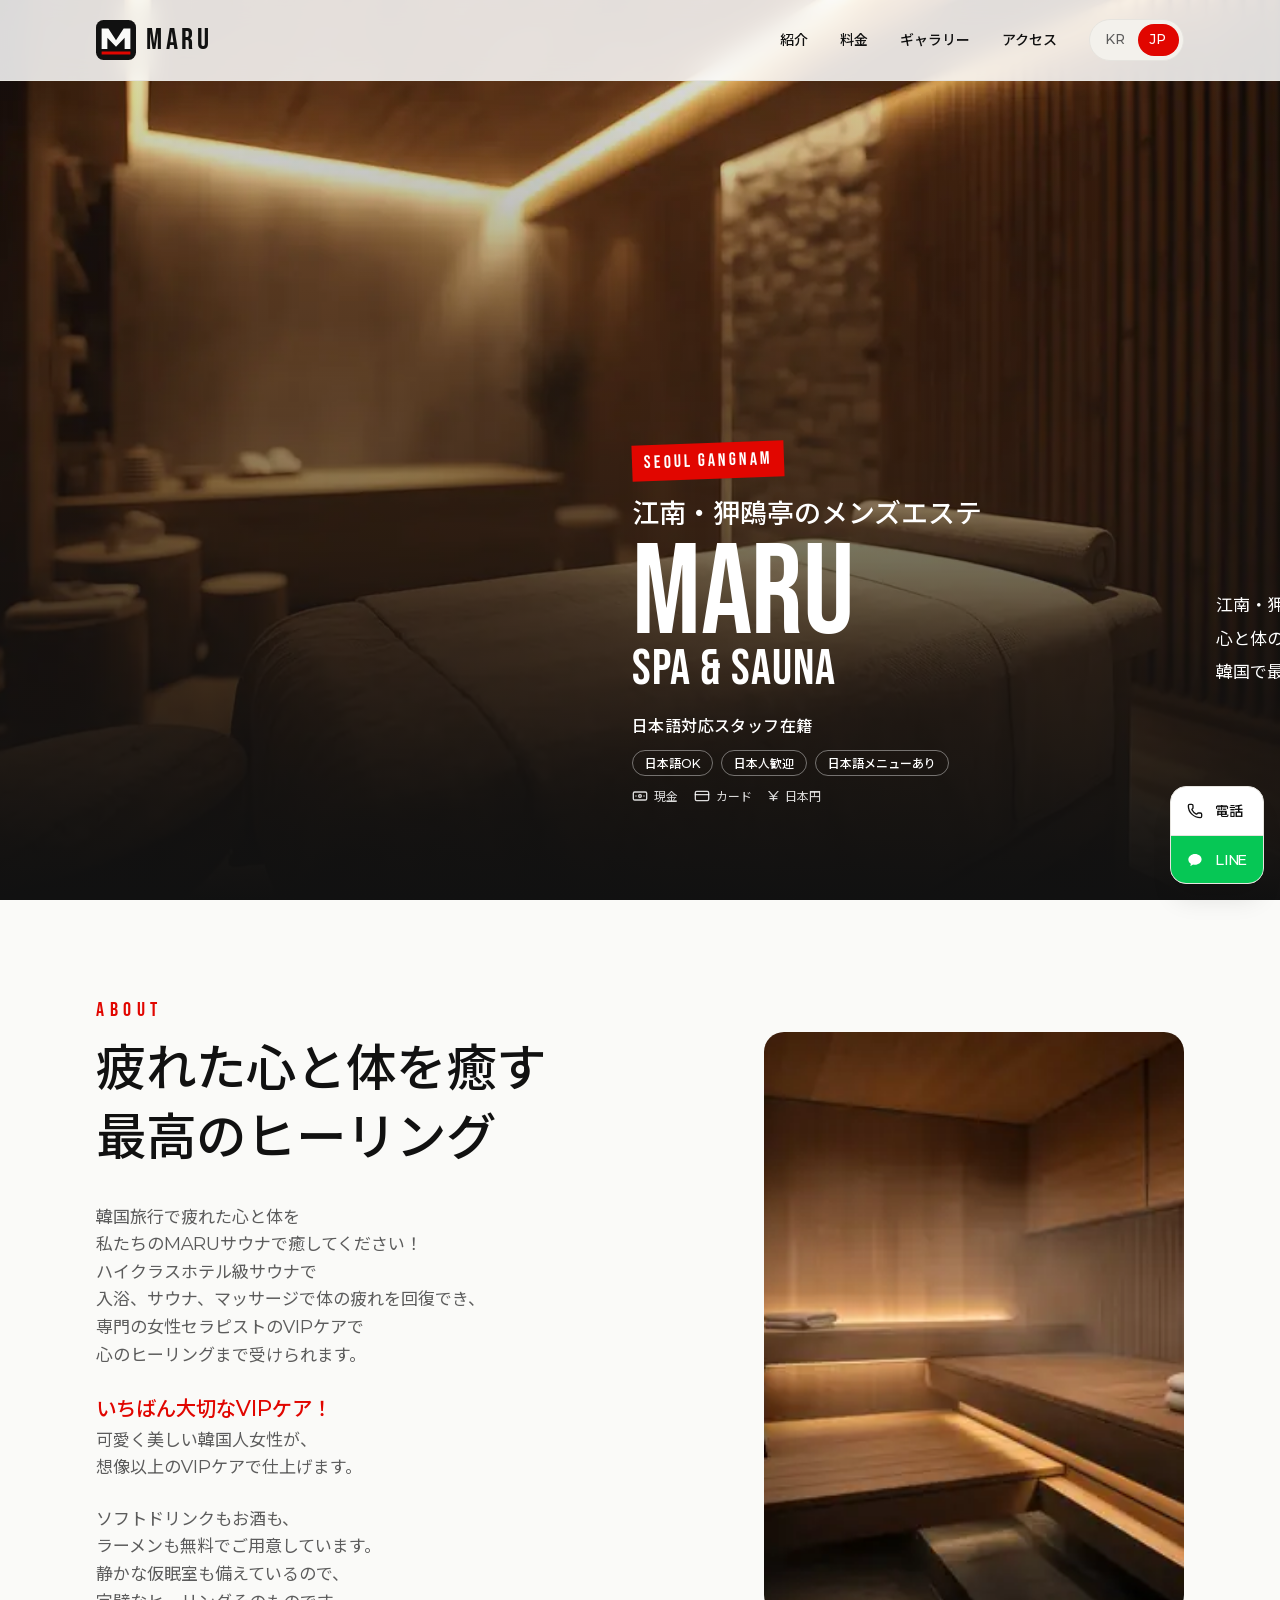
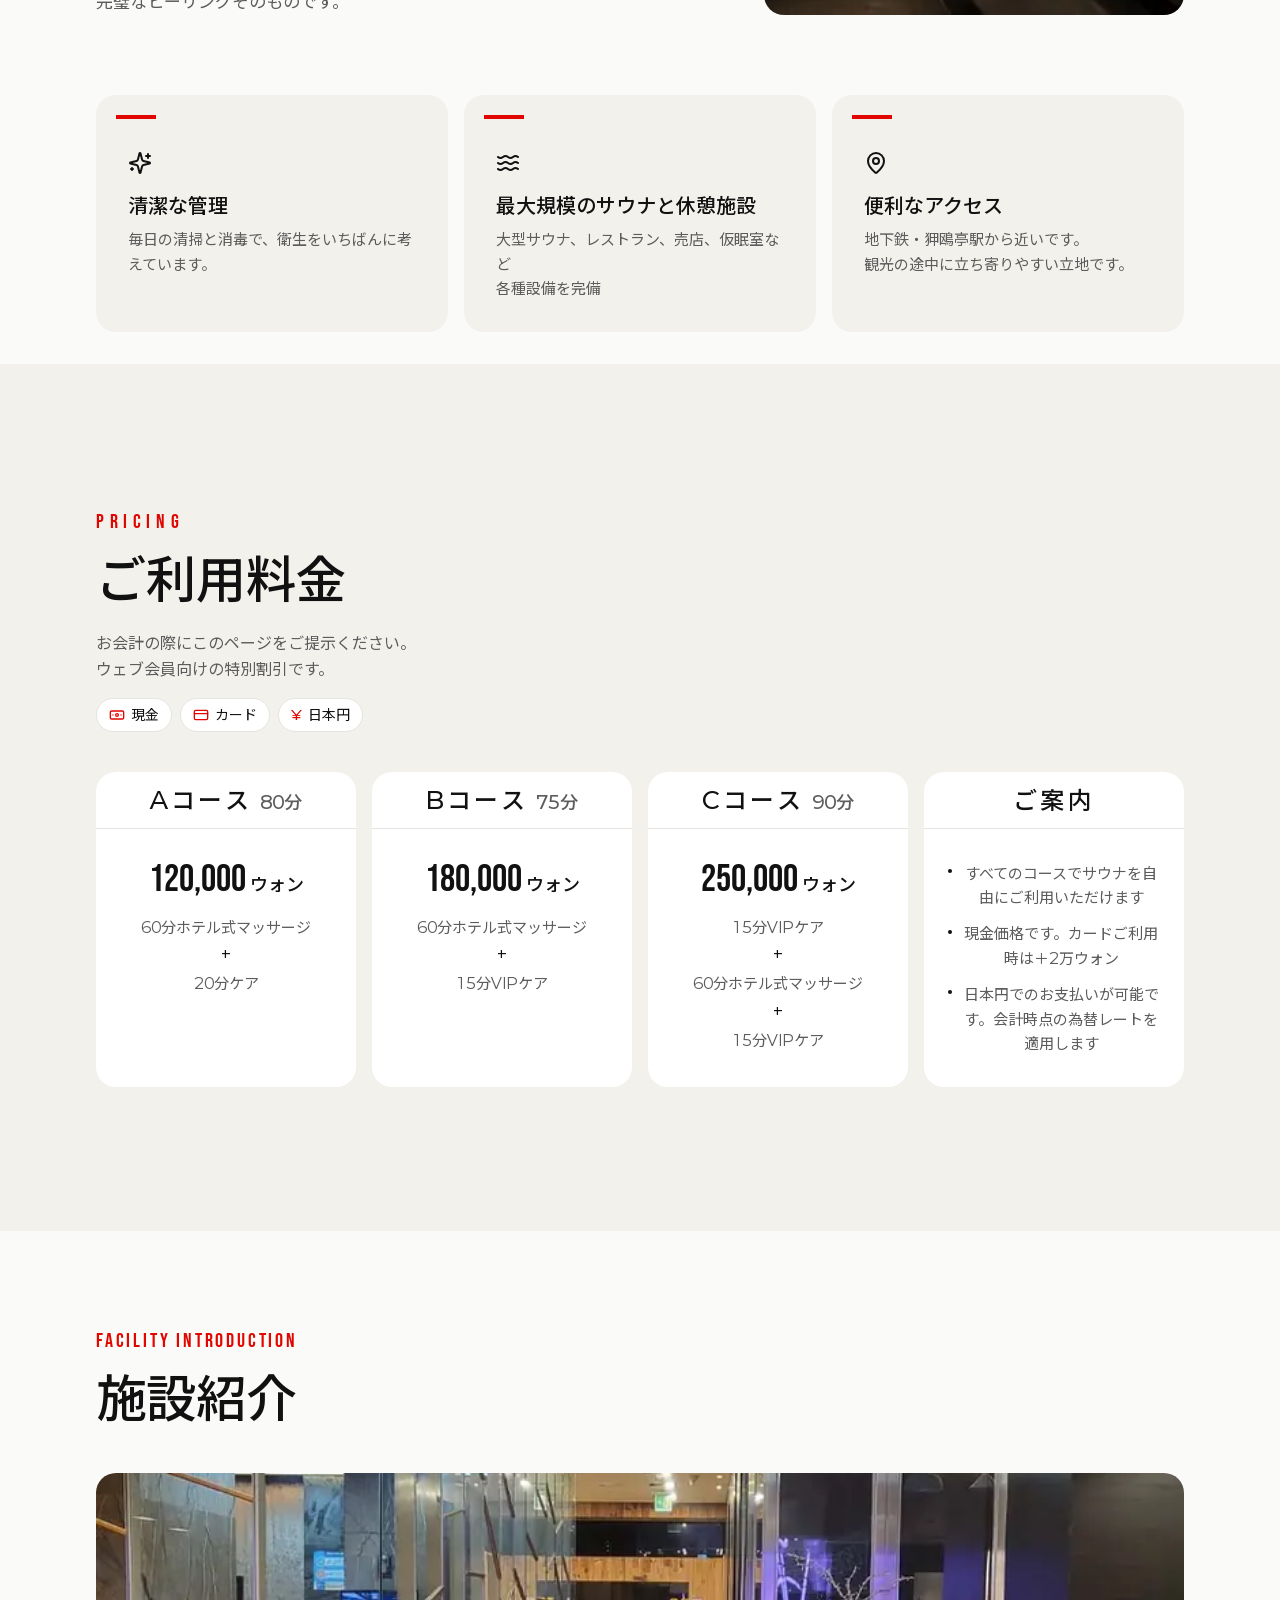
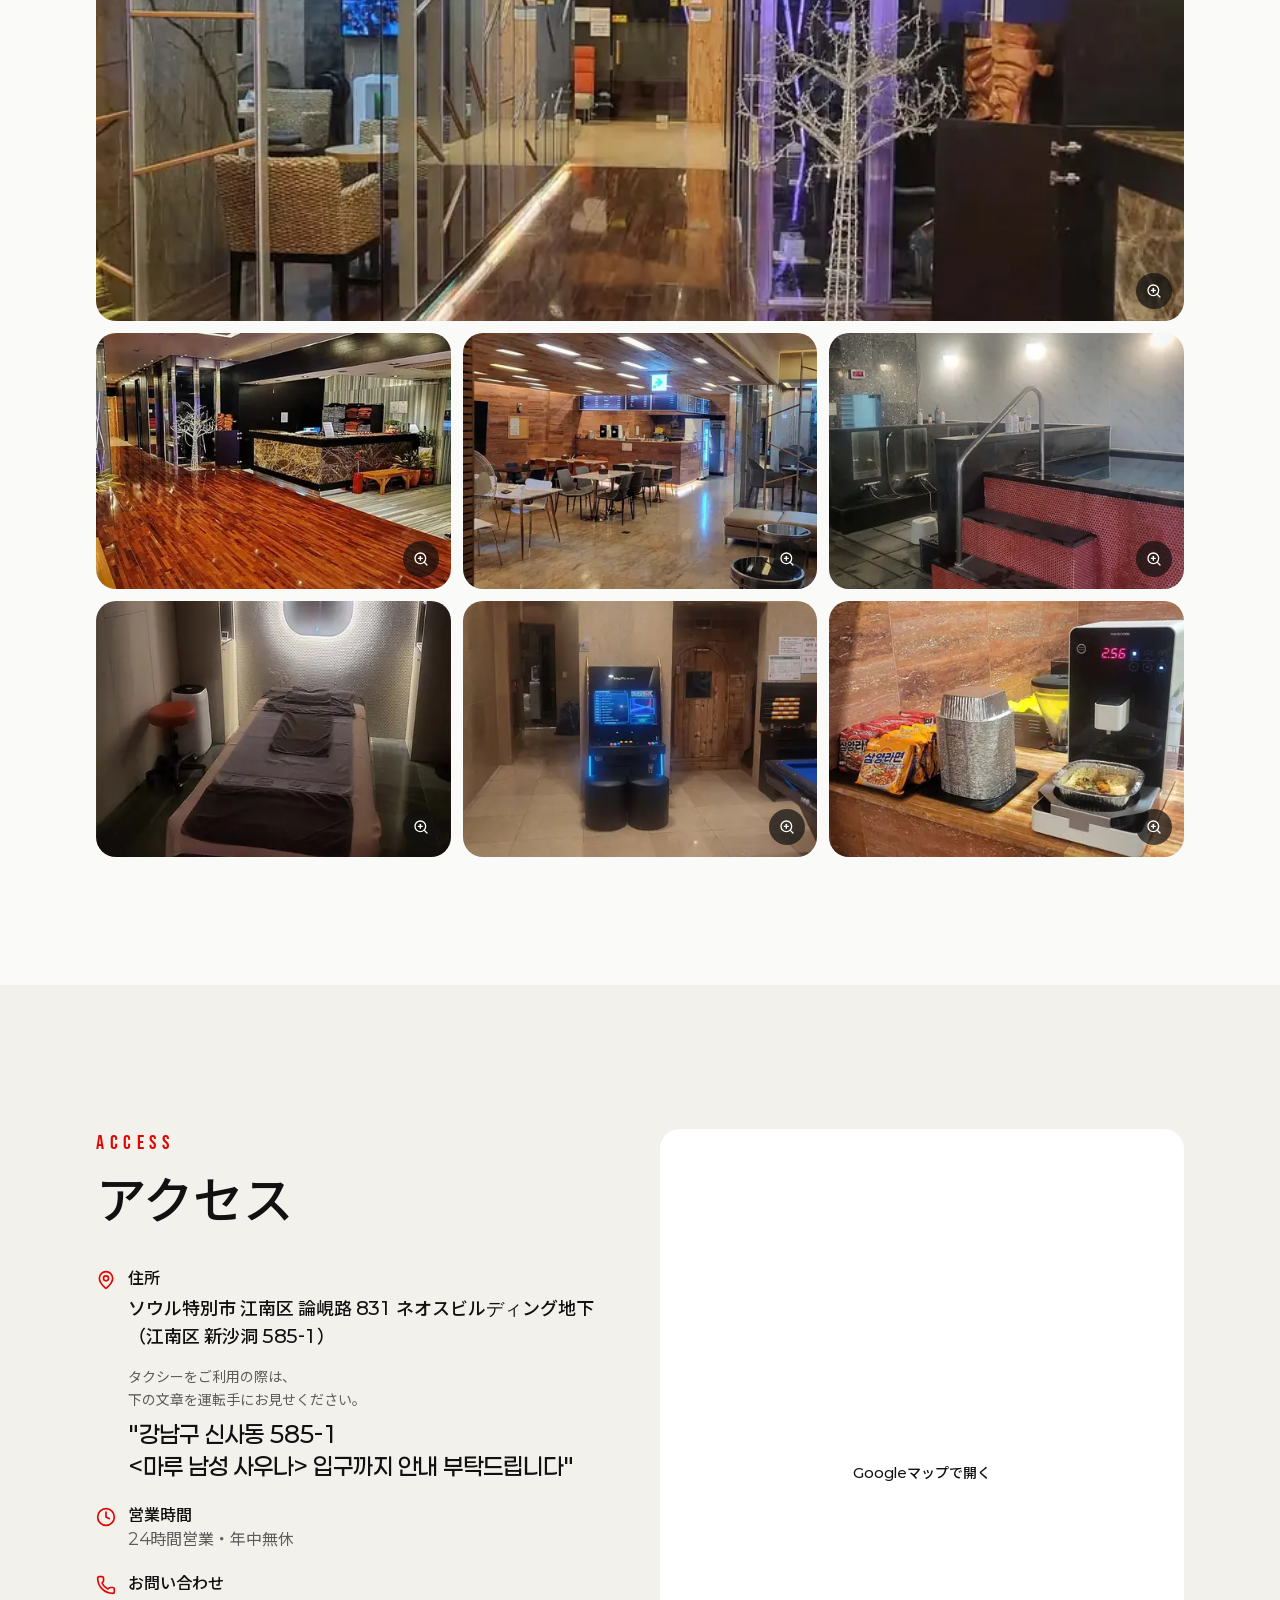
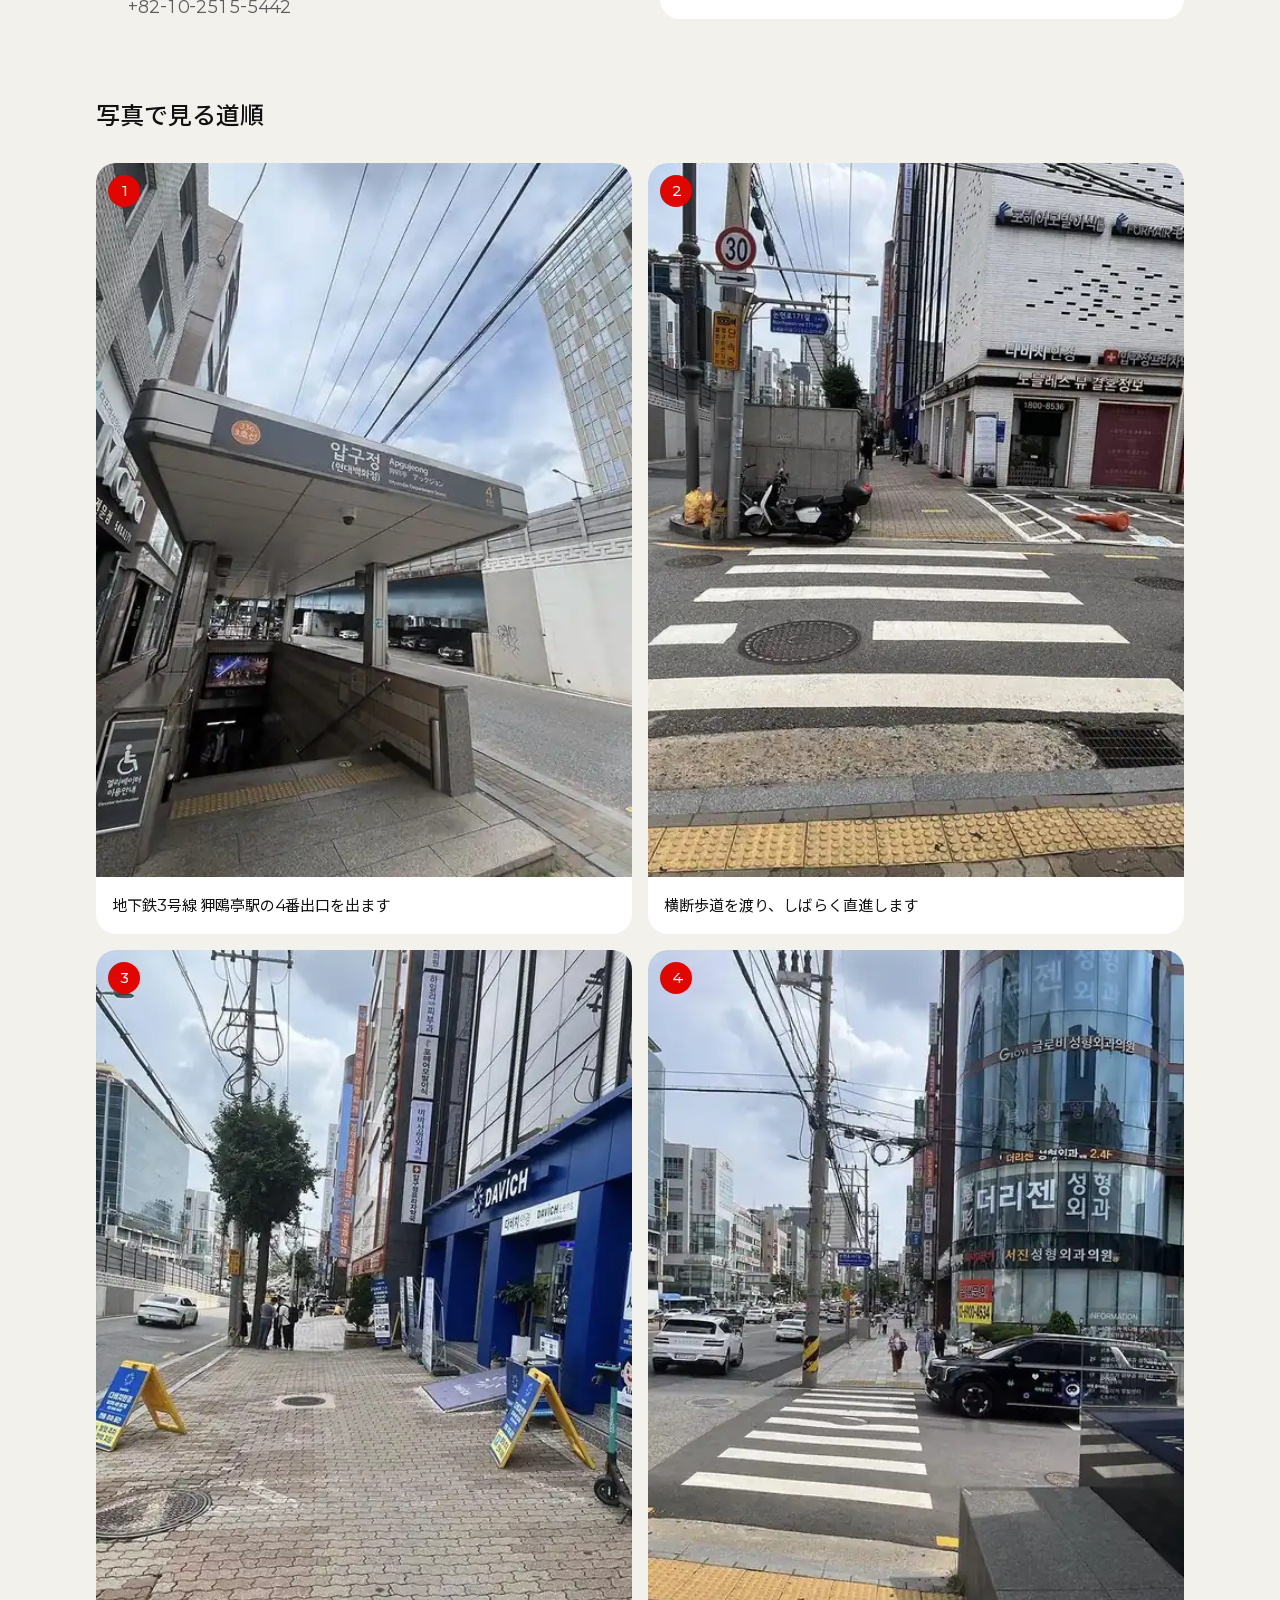
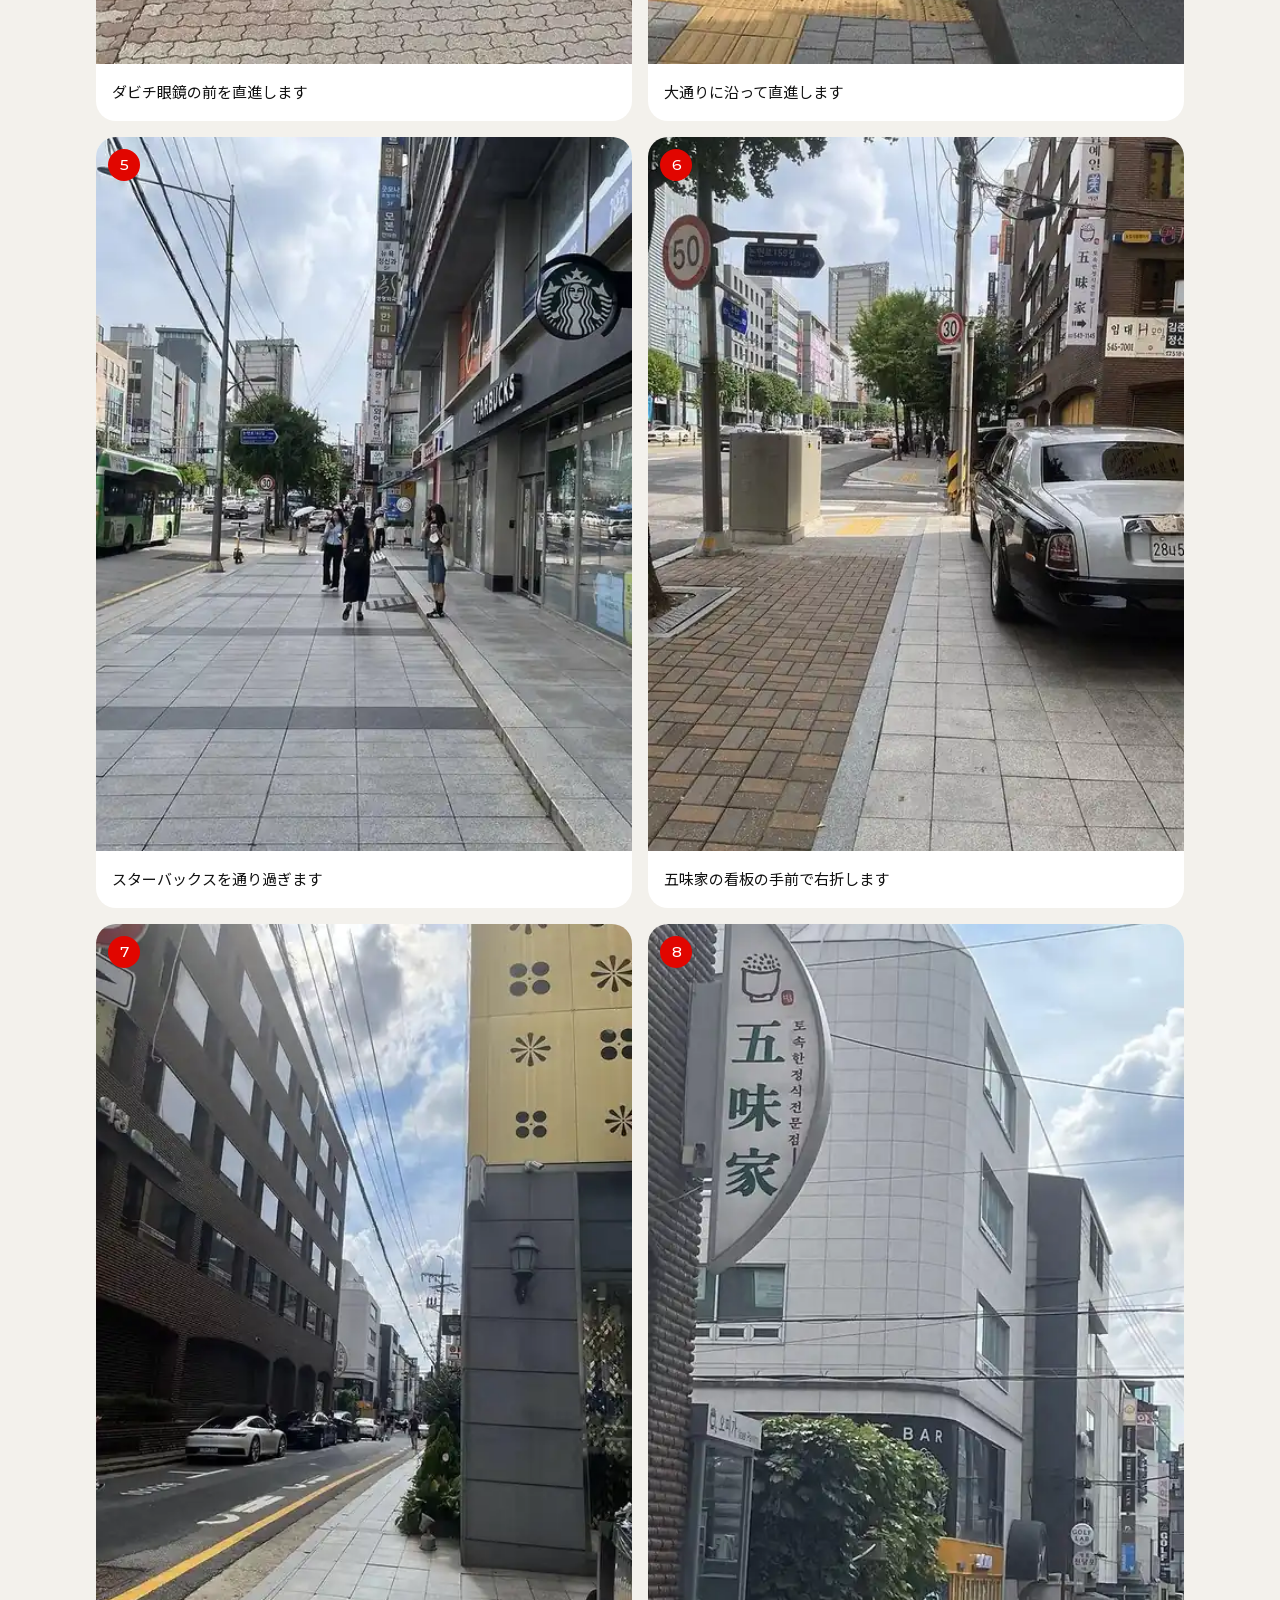
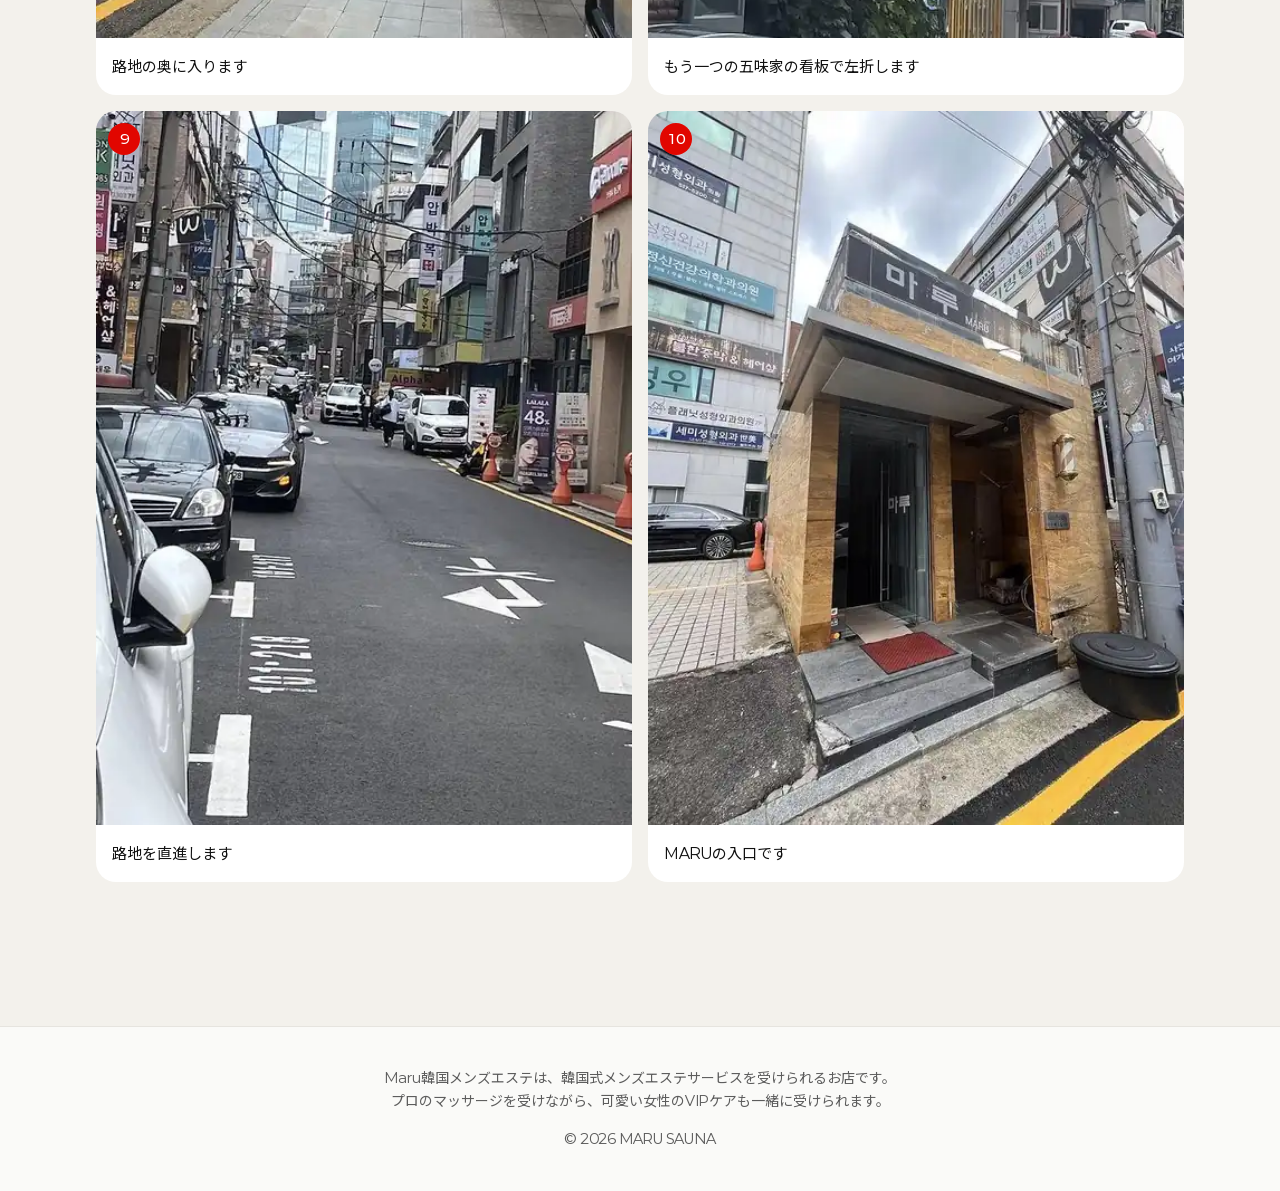
==== index.html @ d3b09a78 "Lock the hero title column so both languages share one position" ====
<!DOCTYPE html><html lang="ja" class="antialiased"><head><meta name="twitter:card" content="summary_large_image"><meta name="twitter:title" content="MARU SPA &amp; SAUNA"><meta property="og:title" content="MARU SPA &amp; SAUNA"><meta property="og:site_name" content="MARU SPA &amp; SAUNA"><meta property="og:description" content="江南・狎鴎亭の男性専用ヒーリングエステ。ホテル式マッサージ、VIPケア、サウナ。24時間営業。"><meta name="twitter:description" content="江南・狎鴎亭の男性専用ヒーリングエステ。ホテル式マッサージ、VIPケア、サウナ。24時間営業。"><meta property="og:type" content="website"><meta property="og:url" content="https://marusauna.com/"><meta property="og:image" content="https://marusauna.com/og.jpg"><meta property="og:image:width" content="1200"><meta property="og:image:height" content="630"><meta name="twitter:image" content="https://marusauna.com/og.jpg"><meta charSet="utf-8"/><meta name="viewport" content="width=device-width, initial-scale=1, viewport-fit=cover"/><link rel="stylesheet" href="/assets/styles-DVl0Yw9A.css" data-precedence="default"/><title>MARU SPA &amp; SAUNA | 江南・狎鴎亭のメンズエステ</title><meta name="theme-color" content="#fafaf8"/><meta name="description" content="江南・狎鴎亭の男性専用ヒーリングエステ。ホテル式マッサージ、VIPケア、サウナ。24時間営業。"/><meta property="og:locale" content="ja_JP"/><meta property="og:locale:alternate" content="ko_KR"/><meta name="robots" content="index, follow, max-image-preview:large"/><meta name="googlebot" content="index, follow, max-image-preview:large"/><meta property="og:image:alt" content="江南・狎鴎亭のメンズエステ MARU"/><meta name="geo.region" content="KR-11"/><meta name="geo.placename" content="ソウル特別市江南区新沙洞"/><link rel="preload" href="/fonts/bebas-neue.woff2" as="font" type="font/woff2" crossorigin="anonymous"/><link rel="preload" href="/fonts/noto-sans-jp-400.woff2" as="font" type="font/woff2" crossorigin="anonymous"/><link rel="icon" href="/favicon.ico" sizes="32x32"/><link rel="icon" type="image/svg+xml" href="/favicon.svg"/><link rel="manifest" href="/__grok/manifest.webmanifest"/><link rel="apple-touch-icon" href="/__grok/icon-180.png"/><link rel="canonical" href="https://marusauna.com/"/><link rel="alternate" hreflang="ko" href="https://marusauna.com/ko"/><link rel="alternate" hreflang="ja" href="https://marusauna.com/"/><link rel="alternate" hreflang="x-default" href="https://marusauna.com/"/><meta name="apple-mobile-web-app-title" content="MARU SPA &amp; SAUNA"><meta name="apple-mobile-web-app-status-bar-style" content="black"><script src="https://grok.com/grok-app-builder/extensions.js" defer></script></head><body><script type="application/ld+json">{"@context":"https://schema.org","@type":"HealthAndBeautyBusiness","name":"MARU SPA & SAUNA","telephone":"+82-10-2515-5442","alternateName":["마루 사우나","マルサウナ"],"image":["https://marusauna.com/og.jpg","https://marusauna.com/photos/hero-spa.jpg"],"url":"https://marusauna.com/","address":{"@type":"PostalAddress","streetAddress":"논현로 831 네오스빌딩 지하","addressLocality":"강남구","addressRegion":"서울특별시","addressCountry":"KR"},"geo":{"@type":"GeoCoordinates","latitude":37.522581,"longitude":127.027856},"hasMap":"https://www.google.com/maps/search/?api=1&query=%EC%84%9C%EC%9A%B8%ED%8A%B9%EB%B3%84%EC%8B%9C%20%EA%B0%95%EB%82%A8%EA%B5%AC%20%EB%85%BC%ED%98%84%EB%A1%9C%20831%20%EB%84%A4%EC%98%A4%EC%8A%A4%EB%B9%8C%EB%94%A9","openingHoursSpecification":{"@type":"OpeningHoursSpecification","dayOfWeek":["Monday","Tuesday","Wednesday","Thursday","Friday","Saturday","Sunday"],"opens":"00:00","closes":"23:59"},"priceRange":"₩120,000 - ₩250,000","currenciesAccepted":"KRW, JPY","paymentAccepted":"Cash, Credit Card","areaServed":"JP","inLanguage":"ja","hasOfferCatalog":{"@type":"OfferCatalog","name":"料金","itemListElement":[{"@type":"Offer","name":"Aコース 80分","price":"120000","priceCurrency":"KRW"},{"@type":"Offer","name":"Bコース 75分","price":"180000","priceCurrency":"KRW"},{"@type":"Offer","name":"Cコース 90分","price":"250000","priceCurrency":"KRW"}]}}</script><!--$--><div class="min-h-screen bg-bg text-ink"><a href="#content" class="sr-only focus:not-sr-only focus:fixed focus:top-3 focus:left-3 focus:z-[70] focus:rounded-full focus:bg-ink focus:px-4 focus:py-3 focus:text-sm focus:text-surface">本文へスキップ</a><header class="fixed inset-x-0 top-0 z-40 border-b border-line bg-surface/85 backdrop-blur-md"><div class="mx-auto flex h-16 max-w-6xl items-center justify-between gap-3 px-5 md:h-20 md:px-8"><a class="flex items-center gap-2.5 active" aria-label="MARU" href="/" data-status="active" aria-current="page"><svg viewBox="0 0 32 32" class="size-9 shrink-0 md:size-10" aria-hidden="true"><rect width="32" height="32" rx="6" fill="#111111"></rect><path fill="#FAFAF8" d="M4.5 23.2V6.8h5.4l6.1 9.4 6.1-9.4h5.4v16.4h-4.6V14.2L16 21.4l-6.9-7.2v9z"></path><rect x="4.5" y="25.2" width="23" height="2.4" fill="#E10600"></rect></svg><span class="font-display text-3xl tracking-[0.12em]">MARU</span></a><div class="ml-auto flex items-center gap-6 md:gap-8"><nav class="hidden gap-8 text-sm font-medium md:flex"><a class="hover:text-accent" href="/about">紹介</a><a class="hover:text-accent" href="/pricing">料金</a><a class="hover:text-accent" href="/gallery">ギャラリー</a><a class="hover:text-accent" href="/access">アクセス</a></nav><div class="inline-flex items-center rounded-full border border-line bg-soft p-1 text-[13px] font-medium tracking-[0.08em]"><a class="rounded-full px-3 py-1.5 text-muted hover:text-ink" href="/ko">KR</a><a aria-current="page" class="rounded-full px-3 py-1.5 bg-accent text-surface active" href="/" data-status="active">JP</a></div><button type="button" class="menu-button grid size-11 cursor-pointer place-items-center rounded-full border border-line md:hidden" popovertarget="mobile-menu" aria-label="メニューを開く"><svg xmlns="http://www.w3.org/2000/svg" width="24" height="24" viewBox="0 0 24 24" fill="none" stroke="currentColor" stroke-width="2" stroke-linecap="round" stroke-linejoin="round" class="lucide lucide-menu menu-open size-5" aria-hidden="true"><path d="M4 12h16"></path><path d="M4 18h16"></path><path d="M4 6h16"></path></svg><svg xmlns="http://www.w3.org/2000/svg" width="24" height="24" viewBox="0 0 24 24" fill="none" stroke="currentColor" stroke-width="2" stroke-linecap="round" stroke-linejoin="round" class="lucide lucide-x menu-close size-5" aria-hidden="true"><path d="M18 6 6 18"></path><path d="m6 6 12 12"></path></svg></button><nav id="mobile-menu" popover="auto" class="mobile-menu md:hidden"><a class="block py-3 text-right text-lg font-medium " href="/about">紹介</a><a class="block py-3 text-right text-lg font-medium " href="/pricing">料金</a><a class="block py-3 text-right text-lg font-medium " href="/gallery">ギャラリー</a><a class="block py-3 text-right text-lg font-medium " href="/access">アクセス</a></nav></div></div></header><main id="content" tabindex="-1" class="scroll-mt-20 outline-none"><section class="relative flex min-h-[100svh] items-end overflow-hidden pt-20"><picture class="block h-full w-full"><source type="image/webp" srcset="/photos/hero-spa-480.webp 480w, /photos/hero-spa-800.webp 800w, /photos/hero-spa-1280.webp 1280w" sizes="100vw"/><img src="/photos/hero-spa-1280.webp" alt="暖かい照明のトリートメントルーム" width="1920" height="1075" sizes="100vw" class="absolute inset-0 h-full w-full object-cover" decoding="async" fetchpriority="high"/></picture><div class="absolute inset-0 bg-gradient-to-t from-ink via-ink/45 to-ink/10"></div><div class="relative z-10 w-full pb-16 pl-[13vw] pr-6 text-surface md:pb-24 md:pr-16"><div class="hero-rise"><div class="mb-4"><p class="inline-block -rotate-2 bg-accent px-3 py-1 font-display text-lg tracking-[0.16em]">SEOUL GANGNAM</p></div></div><div class="grid w-full items-end gap-5 md:grid-cols-[34rem_minmax(0,1fr)] md:gap-10"><h1 class="hero-rise hero-rise-2 w-full font-display leading-[0.8] tracking-tight"><span class="mb-3 block whitespace-nowrap font-sans text-[clamp(1.05rem,2.1vw,1.7rem)] font-medium leading-snug tracking-normal">江南・狎鴎亭のメンズエステ</span><span class="block text-[clamp(4.75rem,10vw,9rem)]">MARU</span><span class="mt-1 block text-[clamp(1.85rem,3.9vw,3.6rem)] tracking-[0.02em]">SPA &amp; SAUNA</span></h1><p class="hero-rise hero-rise-3 flex max-w-none flex-col gap-1.5 pb-1 text-[13.5px] font-light leading-relaxed sm:max-w-lg sm:text-base md:text-[17px]"><span class="whitespace-nowrap">江南・狎鴎亭にある私たちのMARUは</span><span class="whitespace-nowrap">心と体の疲れを一気に吹き飛ばす、</span><span class="whitespace-nowrap">韓国で最も有名な男性専用ヒーリングエステサロンです。</span></p></div><div class="hero-rise hero-rise-4"><p class="mt-6 text-sm font-medium tracking-wide md:text-base">日本語対応スタッフ在籍</p><ul class="mt-3 flex flex-wrap gap-2"><li class="rounded-full border border-white/40 px-3 py-1 text-xs font-medium">日本語OK</li><li class="rounded-full border border-white/40 px-3 py-1 text-xs font-medium">日本人歓迎</li><li class="rounded-full border border-white/40 px-3 py-1 text-xs font-medium">日本語メニューあり</li></ul><ul class="mt-3 flex flex-wrap items-center gap-x-4 gap-y-2 text-xs text-white/85"><li class="flex items-center gap-1.5"><svg xmlns="http://www.w3.org/2000/svg" width="24" height="24" viewBox="0 0 24 24" fill="none" stroke="currentColor" stroke-width="2" stroke-linecap="round" stroke-linejoin="round" class="lucide lucide-banknote size-4" aria-hidden="true"><rect width="20" height="12" x="2" y="6" rx="2"></rect><circle cx="12" cy="12" r="2"></circle><path d="M6 12h.01M18 12h.01"></path></svg>現金</li><li class="flex items-center gap-1.5"><svg xmlns="http://www.w3.org/2000/svg" width="24" height="24" viewBox="0 0 24 24" fill="none" stroke="currentColor" stroke-width="2" stroke-linecap="round" stroke-linejoin="round" class="lucide lucide-credit-card size-4" aria-hidden="true"><rect width="20" height="14" x="2" y="5" rx="2"></rect><line x1="2" x2="22" y1="10" y2="10"></line></svg>カード</li><li class="flex items-center gap-1.5"><span class="text-sm font-semibold leading-none" aria-hidden="true">¥</span>日本円</li></ul></div></div></section><section class="mx-auto max-w-6xl px-4 pb-16 md:px-8 md:pb-20 pt-16 md:pt-24"><p class="font-display text-xl tracking-[0.28em] text-accent">ABOUT</p><div class="mt-2 grid items-stretch gap-8 md:grid-cols-[minmax(0,1fr)_320px] lg:grid-cols-[minmax(0,1fr)_420px] lg:gap-12"><div><h2 class="max-w-full text-[clamp(2rem,4vw,3.15rem)] font-semibold leading-snug">疲れた心と体を癒す<br/>最高のヒーリング</h2><div class="mt-8 space-y-6 text-[15px] leading-relaxed text-muted sm:text-base md:text-[17px]"><p><span class="block  ">韓国旅行で疲れた心と体を</span><span class="block  ">私たちのMARUサウナで癒してください！</span><span class="block  ">ハイクラスホテル級サウナで</span><span class="block  ">入浴、サウナ、マッサージで体の疲れを回復でき、</span><span class="block  ">専門の女性セラピストのVIPケアで</span><span class="block  ">心のヒーリングまで受けられます。</span></p><p><span class="block  text-[1.2em] font-medium text-accent">いちばん大切なVIPケア！</span><span class="block  ">可愛く美しい韓国人女性が、</span><span class="block  ">想像以上のVIPケアで仕上げます。</span></p><p><span class="block  ">ソフトドリンクもお酒も、</span><span class="block  ">ラーメンも無料でご用意しています。</span><span class="block  ">静かな仮眠室も備えているので、</span><span class="block  ">完璧なヒーリングそのものです。</span></p></div></div><div class="relative mt-8 h-56 overflow-hidden rounded-card md:mt-0 md:h-full"><picture class="block h-full w-full"><source type="image/webp" srcset="/photos/sauna-480.webp 480w, /photos/sauna-800.webp 800w" sizes="(min-width: 1024px) 420px, (min-width: 768px) 320px, 100vw"/><img src="/photos/sauna-800.webp" alt="温かい木のサウナ室内" width="1168" height="784" sizes="(min-width: 1024px) 420px, (min-width: 768px) 320px, 100vw" class="absolute inset-0 h-full w-full object-cover" loading="lazy" decoding="async" fetchpriority="low"/></picture></div></div></section><section class="mx-auto grid max-w-6xl gap-4 px-5 pb-8 md:grid-cols-3 md:px-8"><article class="relative rounded-card bg-soft p-8"><span class="absolute top-5 left-5 h-1 w-10 bg-accent"></span><svg xmlns="http://www.w3.org/2000/svg" width="24" height="24" viewBox="0 0 24 24" fill="none" stroke="currentColor" stroke-width="2" stroke-linecap="round" stroke-linejoin="round" class="lucide lucide-sparkles mt-6 size-6" aria-hidden="true"><path d="M9.937 15.5A2 2 0 0 0 8.5 14.063l-6.135-1.582a.5.5 0 0 1 0-.962L8.5 9.936A2 2 0 0 0 9.937 8.5l1.582-6.135a.5.5 0 0 1 .963 0L14.063 8.5A2 2 0 0 0 15.5 9.937l6.135 1.581a.5.5 0 0 1 0 .964L15.5 14.063a2 2 0 0 0-1.437 1.437l-1.582 6.135a.5.5 0 0 1-.963 0z"></path><path d="M20 3v4"></path><path d="M22 5h-4"></path><path d="M4 17v2"></path><path d="M5 18H3"></path></svg><h3 class="mt-4 text-xl font-semibold">清潔な管理</h3><p class="mt-2 whitespace-pre-line text-[15px] leading-relaxed text-muted">毎日の清掃と消毒で、衛生をいちばんに考えています。</p></article><article class="relative rounded-card bg-soft p-8"><span class="absolute top-5 left-5 h-1 w-10 bg-accent"></span><svg xmlns="http://www.w3.org/2000/svg" width="24" height="24" viewBox="0 0 24 24" fill="none" stroke="currentColor" stroke-width="2" stroke-linecap="round" stroke-linejoin="round" class="lucide lucide-waves mt-6 size-6" aria-hidden="true"><path d="M2 6c.6.5 1.2 1 2.5 1C7 7 7 5 9.5 5c2.6 0 2.4 2 5 2 2.5 0 2.5-2 5-2 1.3 0 1.9.5 2.5 1"></path><path d="M2 12c.6.5 1.2 1 2.5 1 2.5 0 2.5-2 5-2 2.6 0 2.4 2 5 2 2.5 0 2.5-2 5-2 1.3 0 1.9.5 2.5 1"></path><path d="M2 18c.6.5 1.2 1 2.5 1 2.5 0 2.5-2 5-2 2.6 0 2.4 2 5 2 2.5 0 2.5-2 5-2 1.3 0 1.9.5 2.5 1"></path></svg><h3 class="mt-4 text-xl font-semibold">最大規模のサウナと休憩施設</h3><p class="mt-2 whitespace-pre-line text-[15px] leading-relaxed text-muted">大型サウナ、レストラン、売店、仮眠室など
各種設備を完備</p></article><article class="relative rounded-card bg-soft p-8"><span class="absolute top-5 left-5 h-1 w-10 bg-accent"></span><svg xmlns="http://www.w3.org/2000/svg" width="24" height="24" viewBox="0 0 24 24" fill="none" stroke="currentColor" stroke-width="2" stroke-linecap="round" stroke-linejoin="round" class="lucide lucide-map-pin mt-6 size-6" aria-hidden="true"><path d="M20 10c0 4.993-5.539 10.193-7.399 11.799a1 1 0 0 1-1.202 0C9.539 20.193 4 14.993 4 10a8 8 0 0 1 16 0"></path><circle cx="12" cy="10" r="3"></circle></svg><h3 class="mt-4 text-xl font-semibold">便利なアクセス</h3><p class="mt-2 whitespace-pre-line text-[15px] leading-relaxed text-muted">地下鉄・狎鴎亭駅から近いです。
観光の途中に立ち寄りやすい立地です。</p></article></section><section class="bg-soft py-28 md:py-36"><div class="mx-auto max-w-6xl px-5 md:px-8"><p class="font-display text-xl tracking-[0.28em] text-accent">PRICING</p><h2 class="mt-2 max-w-full text-[clamp(2rem,4vw,3.15rem)] font-semibold leading-snug">ご利用料金</h2><p class="mt-4 text-[14px] leading-relaxed break-keep text-muted sm:text-base"><span class="block">お会計の際にこのページをご提示ください。</span><span class="block">ウェブ会員向けの特別割引です。</span></p><ul class="mt-4 flex flex-wrap gap-2"><li class="flex items-center gap-1.5 rounded-full border border-line bg-surface px-3 py-1.5 text-sm text-ink"><svg xmlns="http://www.w3.org/2000/svg" width="24" height="24" viewBox="0 0 24 24" fill="none" stroke="currentColor" stroke-width="2" stroke-linecap="round" stroke-linejoin="round" class="lucide lucide-banknote size-4 text-accent" aria-hidden="true"><rect width="20" height="12" x="2" y="6" rx="2"></rect><circle cx="12" cy="12" r="2"></circle><path d="M6 12h.01M18 12h.01"></path></svg>現金</li><li class="flex items-center gap-1.5 rounded-full border border-line bg-surface px-3 py-1.5 text-sm text-ink"><svg xmlns="http://www.w3.org/2000/svg" width="24" height="24" viewBox="0 0 24 24" fill="none" stroke="currentColor" stroke-width="2" stroke-linecap="round" stroke-linejoin="round" class="lucide lucide-credit-card size-4 text-accent" aria-hidden="true"><rect width="20" height="14" x="2" y="5" rx="2"></rect><line x1="2" x2="22" y1="10" y2="10"></line></svg>カード</li><li class="flex items-center gap-1.5 rounded-full border border-line bg-surface px-3 py-1.5 text-sm text-ink"><span class="text-sm font-semibold text-accent" aria-hidden="true">¥</span>日本円</li></ul><div class="mt-10 grid items-stretch gap-4 sm:grid-cols-2 xl:grid-cols-4"><article class="flex h-full flex-col overflow-hidden rounded-card bg-surface text-center ring-2 ring-transparent transition-[box-shadow] duration-300 hover:ring-accent active:ring-accent"><h3 class="border-b border-line px-6 py-3 text-2xl font-semibold tracking-[0.14em]">Aコース<span class="ml-2 text-lg font-medium tracking-normal text-muted">80分</span></h3><div class="flex flex-1 flex-col px-6 py-8"><p class="whitespace-nowrap font-display text-[clamp(2.4rem,3vw,3.25rem)] leading-none tabular-nums">120,000<span class="ml-1 font-sans text-lg font-medium">ウォン</span></p><div class="mt-4 flex flex-col items-center gap-2 text-[15px] font-light leading-relaxed text-muted"><span>60分ホテル式マッサージ</span><span class="text-base leading-none text-ink">+</span><span>20分ケア</span></div></div></article><article class="flex h-full flex-col overflow-hidden rounded-card bg-surface text-center ring-2 ring-transparent transition-[box-shadow] duration-300 hover:ring-accent active:ring-accent"><h3 class="border-b border-line px-6 py-3 text-2xl font-semibold tracking-[0.14em]">Bコース<span class="ml-2 text-lg font-medium tracking-normal text-muted">75分</span></h3><div class="flex flex-1 flex-col px-6 py-8"><p class="whitespace-nowrap font-display text-[clamp(2.4rem,3vw,3.25rem)] leading-none tabular-nums">180,000<span class="ml-1 font-sans text-lg font-medium">ウォン</span></p><div class="mt-4 flex flex-col items-center gap-2 text-[15px] font-light leading-relaxed text-muted"><span>60分ホテル式マッサージ</span><span class="text-base leading-none text-ink">+</span><span>15分VIPケア</span></div></div></article><article class="flex h-full flex-col overflow-hidden rounded-card bg-surface text-center ring-2 ring-transparent transition-[box-shadow] duration-300 hover:ring-accent active:ring-accent"><h3 class="border-b border-line px-6 py-3 text-2xl font-semibold tracking-[0.14em]">Cコース<span class="ml-2 text-lg font-medium tracking-normal text-muted">90分</span></h3><div class="flex flex-1 flex-col px-6 py-8"><p class="whitespace-nowrap font-display text-[clamp(2.4rem,3vw,3.25rem)] leading-none tabular-nums">250,000<span class="ml-1 font-sans text-lg font-medium">ウォン</span></p><div class="mt-4 flex flex-col items-center gap-2 text-[15px] font-light leading-relaxed text-muted"><span>15分VIPケア</span><span class="text-base leading-none text-ink">+</span><span>60分ホテル式マッサージ</span><span class="text-base leading-none text-ink">+</span><span>15分VIPケア</span></div></div></article><article class="flex h-full flex-col overflow-hidden rounded-card bg-surface text-center ring-2 ring-transparent transition-[box-shadow] duration-300 hover:ring-accent active:ring-accent"><h3 class="border-b border-line px-6 py-3 text-2xl font-semibold tracking-[0.14em]">ご案内</h3><ul class="flex flex-1 flex-col items-center justify-center gap-3 px-6 py-8 text-center text-[15px] font-light leading-relaxed text-muted"><li class="flex items-start justify-center gap-2.5"><span class="mt-[0.55em] size-1 shrink-0 rounded-full bg-ink" aria-hidden="true"></span><span>すべてのコースでサウナを自由にご利用いただけます</span></li><li class="flex items-start justify-center gap-2.5"><span class="mt-[0.55em] size-1 shrink-0 rounded-full bg-ink" aria-hidden="true"></span><span>現金価格です。カードご利用時は＋2万ウォン</span></li><li class="flex items-start justify-center gap-2.5"><span class="mt-[0.55em] size-1 shrink-0 rounded-full bg-ink" aria-hidden="true"></span><span>日本円でのお支払いが可能です。会計時点の為替レートを適用します</span></li></ul></article></div></div></section><section id="facility" class="mx-auto max-w-6xl px-5 pb-24 md:px-8 md:pb-32 pt-16 md:pt-24"><p class="font-display text-lg tracking-[0.14em] text-accent md:text-xl">Facility introduction</p><h2 class="mt-2 max-w-full text-[clamp(2rem,4vw,3.15rem)] font-semibold leading-snug">施設紹介</h2><div class="mt-10 grid grid-cols-2 gap-3 md:grid-cols-3"><div class="group relative overflow-hidden rounded-card col-span-2 h-56 md:col-span-3 md:h-[28rem]"><div id="photo-home-0" class="photo absolute inset-0"><picture class="block h-full w-full"><source type="image/webp" srcset="/photos/hall-480.webp 480w, /photos/hall-800.webp 800w" sizes="100vw"/><img src="/photos/hall-800.webp" alt="廊下とラウンジ" width="900" height="600" sizes="100vw" class="h-full w-full object-cover md:group-hover:scale-105" loading="lazy" decoding="async" fetchpriority="low"/></picture><a href="#photo-home-0" class="photo-open absolute inset-0 z-10" aria-label="廊下とラウンジ"><span class="absolute right-3 bottom-3 grid size-9 place-items-center rounded-full bg-ink/70 text-surface"><svg xmlns="http://www.w3.org/2000/svg" width="24" height="24" viewBox="0 0 24 24" fill="none" stroke="currentColor" stroke-width="2" stroke-linecap="round" stroke-linejoin="round" class="lucide lucide-zoom-in size-4" aria-hidden="true"><circle cx="11" cy="11" r="8"></circle><line x1="21" x2="16.65" y1="21" y2="16.65"></line><line x1="11" x2="11" y1="8" y2="14"></line><line x1="8" x2="14" y1="11" y2="11"></line></svg></span></a><a href="#photo-home-1" class="photo-nav photo-next" aria-label="次の写真">›</a><a href="#facility" class="photo-nav photo-close" aria-label="写真を閉じる"><svg xmlns="http://www.w3.org/2000/svg" width="24" height="24" viewBox="0 0 24 24" fill="none" stroke="currentColor" stroke-width="2" stroke-linecap="round" stroke-linejoin="round" class="lucide lucide-x size-5" aria-hidden="true"><path d="M18 6 6 18"></path><path d="m6 6 12 12"></path></svg></a></div></div><div class="group relative overflow-hidden rounded-card h-44 md:h-64"><div id="photo-home-1" class="photo absolute inset-0"><picture class="block h-full w-full"><source type="image/webp" srcset="/photos/reception-480.webp 480w" sizes="(min-width: 768px) 33vw, 50vw"/><img src="/photos/reception-480.webp" alt="フロント" width="800" height="533" sizes="(min-width: 768px) 33vw, 50vw" class="h-full w-full object-cover md:group-hover:scale-105" loading="lazy" decoding="async" fetchpriority="low"/></picture><a href="#photo-home-1" class="photo-open absolute inset-0 z-10" aria-label="フロント"><span class="absolute right-3 bottom-3 grid size-9 place-items-center rounded-full bg-ink/70 text-surface"><svg xmlns="http://www.w3.org/2000/svg" width="24" height="24" viewBox="0 0 24 24" fill="none" stroke="currentColor" stroke-width="2" stroke-linecap="round" stroke-linejoin="round" class="lucide lucide-zoom-in size-4" aria-hidden="true"><circle cx="11" cy="11" r="8"></circle><line x1="21" x2="16.65" y1="21" y2="16.65"></line><line x1="11" x2="11" y1="8" y2="14"></line><line x1="8" x2="14" y1="11" y2="11"></line></svg></span></a><a href="#photo-home-0" class="photo-nav photo-prev" aria-label="前の写真">‹</a><a href="#photo-home-2" class="photo-nav photo-next" aria-label="次の写真">›</a><a href="#facility" class="photo-nav photo-close" aria-label="写真を閉じる"><svg xmlns="http://www.w3.org/2000/svg" width="24" height="24" viewBox="0 0 24 24" fill="none" stroke="currentColor" stroke-width="2" stroke-linecap="round" stroke-linejoin="round" class="lucide lucide-x size-5" aria-hidden="true"><path d="M18 6 6 18"></path><path d="m6 6 12 12"></path></svg></a></div></div><div class="group relative overflow-hidden rounded-card h-44 md:h-64"><div id="photo-home-2" class="photo absolute inset-0"><picture class="block h-full w-full"><source type="image/webp" srcset="/photos/cafe-480.webp 480w, /photos/cafe-800.webp 800w" sizes="(min-width: 768px) 33vw, 50vw"/><img src="/photos/cafe-800.webp" alt="カフェラウンジ" width="900" height="600" sizes="(min-width: 768px) 33vw, 50vw" class="h-full w-full object-cover md:group-hover:scale-105" loading="lazy" decoding="async" fetchpriority="low"/></picture><a href="#photo-home-2" class="photo-open absolute inset-0 z-10" aria-label="カフェラウンジ"><span class="absolute right-3 bottom-3 grid size-9 place-items-center rounded-full bg-ink/70 text-surface"><svg xmlns="http://www.w3.org/2000/svg" width="24" height="24" viewBox="0 0 24 24" fill="none" stroke="currentColor" stroke-width="2" stroke-linecap="round" stroke-linejoin="round" class="lucide lucide-zoom-in size-4" aria-hidden="true"><circle cx="11" cy="11" r="8"></circle><line x1="21" x2="16.65" y1="21" y2="16.65"></line><line x1="11" x2="11" y1="8" y2="14"></line><line x1="8" x2="14" y1="11" y2="11"></line></svg></span></a><a href="#photo-home-1" class="photo-nav photo-prev" aria-label="前の写真">‹</a><a href="#photo-home-3" class="photo-nav photo-next" aria-label="次の写真">›</a><a href="#facility" class="photo-nav photo-close" aria-label="写真を閉じる"><svg xmlns="http://www.w3.org/2000/svg" width="24" height="24" viewBox="0 0 24 24" fill="none" stroke="currentColor" stroke-width="2" stroke-linecap="round" stroke-linejoin="round" class="lucide lucide-x size-5" aria-hidden="true"><path d="M18 6 6 18"></path><path d="m6 6 12 12"></path></svg></a></div></div><div class="group relative overflow-hidden rounded-card h-44 md:h-64"><div id="photo-home-3" class="photo absolute inset-0"><picture class="block h-full w-full"><source type="image/webp" srcset="/photos/bath-480.webp 480w, /photos/bath-800.webp 800w" sizes="(min-width: 768px) 33vw, 50vw"/><img src="/photos/bath-800.webp" alt="入浴施設" width="900" height="600" sizes="(min-width: 768px) 33vw, 50vw" class="h-full w-full object-cover md:group-hover:scale-105" loading="lazy" decoding="async" fetchpriority="low"/></picture><a href="#photo-home-3" class="photo-open absolute inset-0 z-10" aria-label="入浴施設"><span class="absolute right-3 bottom-3 grid size-9 place-items-center rounded-full bg-ink/70 text-surface"><svg xmlns="http://www.w3.org/2000/svg" width="24" height="24" viewBox="0 0 24 24" fill="none" stroke="currentColor" stroke-width="2" stroke-linecap="round" stroke-linejoin="round" class="lucide lucide-zoom-in size-4" aria-hidden="true"><circle cx="11" cy="11" r="8"></circle><line x1="21" x2="16.65" y1="21" y2="16.65"></line><line x1="11" x2="11" y1="8" y2="14"></line><line x1="8" x2="14" y1="11" y2="11"></line></svg></span></a><a href="#photo-home-2" class="photo-nav photo-prev" aria-label="前の写真">‹</a><a href="#photo-home-4" class="photo-nav photo-next" aria-label="次の写真">›</a><a href="#facility" class="photo-nav photo-close" aria-label="写真を閉じる"><svg xmlns="http://www.w3.org/2000/svg" width="24" height="24" viewBox="0 0 24 24" fill="none" stroke="currentColor" stroke-width="2" stroke-linecap="round" stroke-linejoin="round" class="lucide lucide-x size-5" aria-hidden="true"><path d="M18 6 6 18"></path><path d="m6 6 12 12"></path></svg></a></div></div><div class="group relative overflow-hidden rounded-card h-44 md:h-64"><div id="photo-home-4" class="photo absolute inset-0"><picture class="block h-full w-full"><source type="image/webp" srcset="/photos/massage-480.webp 480w" sizes="(min-width: 768px) 33vw, 50vw"/><img src="/photos/massage-480.webp" alt="マッサージルーム" width="700" height="1000" sizes="(min-width: 768px) 33vw, 50vw" class="h-full w-full object-cover md:group-hover:scale-105" loading="lazy" decoding="async" fetchpriority="low"/></picture><a href="#photo-home-4" class="photo-open absolute inset-0 z-10" aria-label="マッサージルーム"><span class="absolute right-3 bottom-3 grid size-9 place-items-center rounded-full bg-ink/70 text-surface"><svg xmlns="http://www.w3.org/2000/svg" width="24" height="24" viewBox="0 0 24 24" fill="none" stroke="currentColor" stroke-width="2" stroke-linecap="round" stroke-linejoin="round" class="lucide lucide-zoom-in size-4" aria-hidden="true"><circle cx="11" cy="11" r="8"></circle><line x1="21" x2="16.65" y1="21" y2="16.65"></line><line x1="11" x2="11" y1="8" y2="14"></line><line x1="8" x2="14" y1="11" y2="11"></line></svg></span></a><a href="#photo-home-3" class="photo-nav photo-prev" aria-label="前の写真">‹</a><a href="#photo-home-5" class="photo-nav photo-next" aria-label="次の写真">›</a><a href="#facility" class="photo-nav photo-close" aria-label="写真を閉じる"><svg xmlns="http://www.w3.org/2000/svg" width="24" height="24" viewBox="0 0 24 24" fill="none" stroke="currentColor" stroke-width="2" stroke-linecap="round" stroke-linejoin="round" class="lucide lucide-x size-5" aria-hidden="true"><path d="M18 6 6 18"></path><path d="m6 6 12 12"></path></svg></a></div></div><div class="group relative overflow-hidden rounded-card h-44 md:h-64"><div id="photo-home-5" class="photo absolute inset-0"><picture class="block h-full w-full"><source type="image/webp" srcset="/photos/karaoke-480.webp 480w, /photos/karaoke-800.webp 800w" sizes="(min-width: 768px) 33vw, 50vw"/><img src="/photos/karaoke-800.webp" alt="カラオケ" width="900" height="600" sizes="(min-width: 768px) 33vw, 50vw" class="h-full w-full object-cover md:group-hover:scale-105" loading="lazy" decoding="async" fetchpriority="low"/></picture><a href="#photo-home-5" class="photo-open absolute inset-0 z-10" aria-label="カラオケ"><span class="absolute right-3 bottom-3 grid size-9 place-items-center rounded-full bg-ink/70 text-surface"><svg xmlns="http://www.w3.org/2000/svg" width="24" height="24" viewBox="0 0 24 24" fill="none" stroke="currentColor" stroke-width="2" stroke-linecap="round" stroke-linejoin="round" class="lucide lucide-zoom-in size-4" aria-hidden="true"><circle cx="11" cy="11" r="8"></circle><line x1="21" x2="16.65" y1="21" y2="16.65"></line><line x1="11" x2="11" y1="8" y2="14"></line><line x1="8" x2="14" y1="11" y2="11"></line></svg></span></a><a href="#photo-home-4" class="photo-nav photo-prev" aria-label="前の写真">‹</a><a href="#photo-home-6" class="photo-nav photo-next" aria-label="次の写真">›</a><a href="#facility" class="photo-nav photo-close" aria-label="写真を閉じる"><svg xmlns="http://www.w3.org/2000/svg" width="24" height="24" viewBox="0 0 24 24" fill="none" stroke="currentColor" stroke-width="2" stroke-linecap="round" stroke-linejoin="round" class="lucide lucide-x size-5" aria-hidden="true"><path d="M18 6 6 18"></path><path d="m6 6 12 12"></path></svg></a></div></div><div class="group relative overflow-hidden rounded-card h-44 md:h-64"><div id="photo-home-6" class="photo absolute inset-0"><picture class="block h-full w-full"><source type="image/webp" srcset="/photos/ramen-480.webp 480w, /photos/ramen-800.webp 800w" sizes="(min-width: 768px) 33vw, 50vw"/><img src="/photos/ramen-800.webp" alt="無料ラーメン" width="900" height="600" sizes="(min-width: 768px) 33vw, 50vw" class="h-full w-full object-cover md:group-hover:scale-105" loading="lazy" decoding="async" fetchpriority="low"/></picture><a href="#photo-home-6" class="photo-open absolute inset-0 z-10" aria-label="無料ラーメン"><span class="absolute right-3 bottom-3 grid size-9 place-items-center rounded-full bg-ink/70 text-surface"><svg xmlns="http://www.w3.org/2000/svg" width="24" height="24" viewBox="0 0 24 24" fill="none" stroke="currentColor" stroke-width="2" stroke-linecap="round" stroke-linejoin="round" class="lucide lucide-zoom-in size-4" aria-hidden="true"><circle cx="11" cy="11" r="8"></circle><line x1="21" x2="16.65" y1="21" y2="16.65"></line><line x1="11" x2="11" y1="8" y2="14"></line><line x1="8" x2="14" y1="11" y2="11"></line></svg></span></a><a href="#photo-home-5" class="photo-nav photo-prev" aria-label="前の写真">‹</a><a href="#facility" class="photo-nav photo-close" aria-label="写真を閉じる"><svg xmlns="http://www.w3.org/2000/svg" width="24" height="24" viewBox="0 0 24 24" fill="none" stroke="currentColor" stroke-width="2" stroke-linecap="round" stroke-linejoin="round" class="lucide lucide-x size-5" aria-hidden="true"><path d="M18 6 6 18"></path><path d="m6 6 12 12"></path></svg></a></div></div></div></section><section class="bg-soft py-28 md:py-36"><div class="mx-auto grid max-w-6xl gap-10 px-5 md:grid-cols-2 md:px-8"><div><p class="font-display text-xl tracking-[0.28em] text-accent">ACCESS</p><h2 class="mt-2 max-w-full text-[clamp(2rem,4vw,3.15rem)] font-semibold leading-snug">アクセス</h2><ul class="mt-8 space-y-5 text-muted"><li class="flex gap-3"><svg xmlns="http://www.w3.org/2000/svg" width="24" height="24" viewBox="0 0 24 24" fill="none" stroke="currentColor" stroke-width="2" stroke-linecap="round" stroke-linejoin="round" class="lucide lucide-map-pin mt-1 size-5 shrink-0 text-accent" aria-hidden="true"><path d="M20 10c0 4.993-5.539 10.193-7.399 11.799a1 1 0 0 1-1.202 0C9.539 20.193 4 14.993 4 10a8 8 0 0 1 16 0"></path><circle cx="12" cy="10" r="3"></circle></svg><span><strong class="block text-ink">住所</strong><span class="mt-1 block text-lg font-medium text-ink"><span class="block">ソウル特別市 江南区 論峴路 831 ネオスビルディング地下</span><span class="block">（江南区 新沙洞 585-1）</span></span><span class="mt-4 block text-sm leading-relaxed whitespace-pre-line text-muted">タクシーをご利用の際は、
下の文章を運転手にお見せください。<span class="mt-2 block text-[15px] font-medium leading-snug text-ink md:text-[19px] lg:text-[23px]"><span class="block break-keep">&quot;강남구 신사동 585-1</span><span class="block break-keep">&lt;마루 남성 사우나&gt; 입구까지 안내 부탁드립니다&quot;</span></span></span></span></li><li class="flex gap-3"><svg xmlns="http://www.w3.org/2000/svg" width="24" height="24" viewBox="0 0 24 24" fill="none" stroke="currentColor" stroke-width="2" stroke-linecap="round" stroke-linejoin="round" class="lucide lucide-clock mt-1 size-5 shrink-0 text-accent" aria-hidden="true"><circle cx="12" cy="12" r="10"></circle><polyline points="12 6 12 12 16 14"></polyline></svg><span><strong class="block text-ink">営業時間</strong>24時間営業・年中無休</span></li><li class="flex gap-3"><svg xmlns="http://www.w3.org/2000/svg" width="24" height="24" viewBox="0 0 24 24" fill="none" stroke="currentColor" stroke-width="2" stroke-linecap="round" stroke-linejoin="round" class="lucide lucide-phone mt-1 size-5 shrink-0 text-accent" aria-hidden="true"><path d="M13.832 16.568a1 1 0 0 0 1.213-.303l.355-.465A2 2 0 0 1 17 15h3a2 2 0 0 1 2 2v3a2 2 0 0 1-2 2A18 18 0 0 1 2 4a2 2 0 0 1 2-2h3a2 2 0 0 1 2 2v3a2 2 0 0 1-.8 1.6l-.468.351a1 1 0 0 0-.292 1.233 14 14 0 0 0 6.392 6.384"></path></svg><span><strong class="block text-ink">お問い合わせ</strong>+82-10-2515-5442</span></li></ul></div><div class="overflow-hidden rounded-card bg-surface"><iframe title="MARU SAUNAのGoogleマップ" class="h-64 w-full border-0 md:h-80" src="https://maps.google.com/maps?q=%EC%84%9C%EC%9A%B8%ED%8A%B9%EB%B3%84%EC%8B%9C%20%EA%B0%95%EB%82%A8%EA%B5%AC%20%EB%85%BC%ED%98%84%EB%A1%9C%20831%20%EB%84%A4%EC%98%A4%EC%8A%A4%EB%B9%8C%EB%94%A9&amp;z=17&amp;hl=ja&amp;output=embed" loading="lazy" referrerPolicy="no-referrer-when-downgrade" allowFullScreen=""></iframe><a href="https://www.google.com/maps/search/?api=1&amp;query=%EC%84%9C%EC%9A%B8%ED%8A%B9%EB%B3%84%EC%8B%9C%20%EA%B0%95%EB%82%A8%EA%B5%AC%20%EB%85%BC%ED%98%84%EB%A1%9C%20831%20%EB%84%A4%EC%98%A4%EC%8A%A4%EB%B9%8C%EB%94%A9" target="_blank" rel="noreferrer" class="flex min-h-12 items-center justify-center bg-surface text-sm font-semibold text-ink">Googleマップで開く</a></div></div><div class="mx-auto mt-16 max-w-6xl px-5 md:mt-20 md:px-8"><h3 class="text-xl font-semibold md:text-2xl">写真で見る道順</h3><ol class="mt-8 grid gap-4 sm:grid-cols-2"><li class="overflow-hidden rounded-card bg-surface"><div class="relative"><picture class="block h-full w-full"><source type="image/webp" srcset="/photos/route-01-480.webp 480w" sizes="(min-width: 640px) 50vw, 100vw"/><img src="/photos/route-01-480.webp" alt="地下鉄3号線 狎鴎亭駅の4番出口を出ます" width="612" height="816" sizes="(min-width: 640px) 50vw, 100vw" class="aspect-[3/4] w-full object-cover" loading="lazy" decoding="async"/></picture><span class="absolute top-3 left-3 grid size-8 place-items-center rounded-full bg-accent text-sm font-semibold text-surface">1</span></div><p class="px-4 py-4 text-[15px] font-light leading-relaxed">地下鉄3号線 狎鴎亭駅の4番出口を出ます</p></li><li class="overflow-hidden rounded-card bg-surface"><div class="relative"><picture class="block h-full w-full"><source type="image/webp" srcset="/photos/route-02-480.webp 480w" sizes="(min-width: 640px) 50vw, 100vw"/><img src="/photos/route-02-480.webp" alt="横断歩道を渡り、しばらく直進します" width="612" height="828" sizes="(min-width: 640px) 50vw, 100vw" class="aspect-[3/4] w-full object-cover" loading="lazy" decoding="async"/></picture><span class="absolute top-3 left-3 grid size-8 place-items-center rounded-full bg-accent text-sm font-semibold text-surface">2</span></div><p class="px-4 py-4 text-[15px] font-light leading-relaxed">横断歩道を渡り、しばらく直進します</p></li><li class="overflow-hidden rounded-card bg-surface"><div class="relative"><picture class="block h-full w-full"><source type="image/webp" srcset="/photos/route-03-480.webp 480w" sizes="(min-width: 640px) 50vw, 100vw"/><img src="/photos/route-03-480.webp" alt="ダビチ眼鏡の前を直進します" width="612" height="816" sizes="(min-width: 640px) 50vw, 100vw" class="aspect-[3/4] w-full object-cover" loading="lazy" decoding="async"/></picture><span class="absolute top-3 left-3 grid size-8 place-items-center rounded-full bg-accent text-sm font-semibold text-surface">3</span></div><p class="px-4 py-4 text-[15px] font-light leading-relaxed">ダビチ眼鏡の前を直進します</p></li><li class="overflow-hidden rounded-card bg-surface"><div class="relative"><picture class="block h-full w-full"><source type="image/webp" srcset="/photos/route-04-480.webp 480w" sizes="(min-width: 640px) 50vw, 100vw"/><img src="/photos/route-04-480.webp" alt="大通りに沿って直進します" width="620" height="828" sizes="(min-width: 640px) 50vw, 100vw" class="aspect-[3/4] w-full object-cover" loading="lazy" decoding="async"/></picture><span class="absolute top-3 left-3 grid size-8 place-items-center rounded-full bg-accent text-sm font-semibold text-surface">4</span></div><p class="px-4 py-4 text-[15px] font-light leading-relaxed">大通りに沿って直進します</p></li><li class="overflow-hidden rounded-card bg-surface"><div class="relative"><picture class="block h-full w-full"><source type="image/webp" srcset="/photos/route-05-480.webp 480w" sizes="(min-width: 640px) 50vw, 100vw"/><img src="/photos/route-05-480.webp" alt="スターバックスを通り過ぎます" width="620" height="828" sizes="(min-width: 640px) 50vw, 100vw" class="aspect-[3/4] w-full object-cover" loading="lazy" decoding="async"/></picture><span class="absolute top-3 left-3 grid size-8 place-items-center rounded-full bg-accent text-sm font-semibold text-surface">5</span></div><p class="px-4 py-4 text-[15px] font-light leading-relaxed">スターバックスを通り過ぎます</p></li><li class="overflow-hidden rounded-card bg-surface"><div class="relative"><picture class="block h-full w-full"><source type="image/webp" srcset="/photos/route-06-480.webp 480w" sizes="(min-width: 640px) 50vw, 100vw"/><img src="/photos/route-06-480.webp" alt="五味家の看板の手前で右折します" width="612" height="828" sizes="(min-width: 640px) 50vw, 100vw" class="aspect-[3/4] w-full object-cover" loading="lazy" decoding="async"/></picture><span class="absolute top-3 left-3 grid size-8 place-items-center rounded-full bg-accent text-sm font-semibold text-surface">6</span></div><p class="px-4 py-4 text-[15px] font-light leading-relaxed">五味家の看板の手前で右折します</p></li><li class="overflow-hidden rounded-card bg-surface"><div class="relative"><picture class="block h-full w-full"><source type="image/webp" srcset="/photos/route-07-480.webp 480w" sizes="(min-width: 640px) 50vw, 100vw"/><img src="/photos/route-07-480.webp" alt="路地の奥に入ります" width="632" height="842" sizes="(min-width: 640px) 50vw, 100vw" class="aspect-[3/4] w-full object-cover" loading="lazy" decoding="async"/></picture><span class="absolute top-3 left-3 grid size-8 place-items-center rounded-full bg-accent text-sm font-semibold text-surface">7</span></div><p class="px-4 py-4 text-[15px] font-light leading-relaxed">路地の奥に入ります</p></li><li class="overflow-hidden rounded-card bg-surface"><div class="relative"><picture class="block h-full w-full"><source type="image/webp" srcset="/photos/route-08-480.webp 480w" sizes="(min-width: 640px) 50vw, 100vw"/><img src="/photos/route-08-480.webp" alt="もう一つの五味家の看板で左折します" width="612" height="842" sizes="(min-width: 640px) 50vw, 100vw" class="aspect-[3/4] w-full object-cover" loading="lazy" decoding="async"/></picture><span class="absolute top-3 left-3 grid size-8 place-items-center rounded-full bg-accent text-sm font-semibold text-surface">8</span></div><p class="px-4 py-4 text-[15px] font-light leading-relaxed">もう一つの五味家の看板で左折します</p></li><li class="overflow-hidden rounded-card bg-surface"><div class="relative"><picture class="block h-full w-full"><source type="image/webp" srcset="/photos/route-09-480.webp 480w" sizes="(min-width: 640px) 50vw, 100vw"/><img src="/photos/route-09-480.webp" alt="路地を直進します" width="612" height="828" sizes="(min-width: 640px) 50vw, 100vw" class="aspect-[3/4] w-full object-cover" loading="lazy" decoding="async"/></picture><span class="absolute top-3 left-3 grid size-8 place-items-center rounded-full bg-accent text-sm font-semibold text-surface">9</span></div><p class="px-4 py-4 text-[15px] font-light leading-relaxed">路地を直進します</p></li><li class="overflow-hidden rounded-card bg-surface"><div class="relative"><picture class="block h-full w-full"><source type="image/webp" srcset="/photos/route-10-480.webp 480w" sizes="(min-width: 640px) 50vw, 100vw"/><img src="/photos/route-10-480.webp" alt="MARUの入口です" width="632" height="842" sizes="(min-width: 640px) 50vw, 100vw" class="aspect-[3/4] w-full object-cover" loading="lazy" decoding="async"/></picture><span class="absolute top-3 left-3 grid size-8 place-items-center rounded-full bg-accent text-sm font-semibold text-surface">10</span></div><p class="px-4 py-4 text-[15px] font-light leading-relaxed">MARUの入口です</p></li></ol></div></section></main><footer class="border-t border-line px-5 py-10 text-center text-sm leading-relaxed text-muted"><p class="mx-auto max-w-3xl"><span class="block">Maru韓国メンズエステは、韓国式メンズエステサービスを受けられるお店です。</span><span class="block">プロのマッサージを受けながら、可愛い女性のVIPケアも一緒に受けられます。</span></p><p class="mt-4">© 2026 MARU SAUNA</p></footer><div class="fixed right-[max(1rem,env(safe-area-inset-right))] bottom-[max(1rem,env(safe-area-inset-bottom))] z-50 flex flex-col overflow-hidden rounded-2xl border border-line bg-surface shadow-xl"><a href="tel:+821025155442" class="flex min-h-12 items-center gap-3 px-4 py-3 text-sm font-medium hover:bg-soft"><svg xmlns="http://www.w3.org/2000/svg" width="24" height="24" viewBox="0 0 24 24" fill="none" stroke="currentColor" stroke-width="2" stroke-linecap="round" stroke-linejoin="round" class="lucide lucide-phone size-4 shrink-0" aria-hidden="true"><path d="M13.832 16.568a1 1 0 0 0 1.213-.303l.355-.465A2 2 0 0 1 17 15h3a2 2 0 0 1 2 2v3a2 2 0 0 1-2 2A18 18 0 0 1 2 4a2 2 0 0 1 2-2h3a2 2 0 0 1 2 2v3a2 2 0 0 1-.8 1.6l-.468.351a1 1 0 0 0-.292 1.233 14 14 0 0 0 6.392 6.384"></path></svg>電話</a><span class="flex min-h-12 items-center gap-3 border-t border-line bg-[#06C755] px-4 py-3 text-sm font-semibold tracking-tight text-white"><svg viewBox="0 0 24 24" class="size-4 shrink-0" aria-hidden="true"><path fill="currentColor" d="M12 3C6.5 3 2 6.8 2 11.4c0 2.6 1.5 4.9 3.8 6.4-.1.7-.5 2.4-.6 2.8-.1.4.2.7.5.5.3-.2 2.4-1.6 3.3-2.2.9.3 1.9.4 2.9.4 5.5 0 10-3.8 10-8.3S17.5 3 12 3z"></path></svg>LINE</span></div></div><!--/$--></body></html>
---- assets/styles-DVl0Yw9A.css ----
/*! tailwindcss v4.3.3 | MIT License | https://tailwindcss.com */
@layer properties{@supports (((-webkit-hyphens:none)) and (not (margin-trim:inline))) or ((-moz-orient:inline) and (not (color:rgb(from red r g b)))){*,:before,:after,::backdrop{--tw-space-y-reverse:0;--tw-border-style:solid;--tw-gradient-position:initial;--tw-gradient-from:#0000;--tw-gradient-via:#0000;--tw-gradient-to:#0000;--tw-gradient-stops:initial;--tw-gradient-via-stops:initial;--tw-gradient-from-position:0%;--tw-gradient-via-position:50%;--tw-gradient-to-position:100%;--tw-leading:initial;--tw-font-weight:initial;--tw-tracking:initial;--tw-ordinal:initial;--tw-slashed-zero:initial;--tw-numeric-figure:initial;--tw-numeric-spacing:initial;--tw-numeric-fraction:initial;--tw-shadow:0 0 #0000;--tw-shadow-color:initial;--tw-shadow-alpha:100%;--tw-inset-shadow:0 0 #0000;--tw-inset-shadow-color:initial;--tw-inset-shadow-alpha:100%;--tw-ring-color:initial;--tw-ring-shadow:0 0 #0000;--tw-inset-ring-color:initial;--tw-inset-ring-shadow:0 0 #0000;--tw-ring-inset:initial;--tw-ring-offset-width:0px;--tw-ring-offset-color:#fff;--tw-ring-offset-shadow:0 0 #0000;--tw-backdrop-blur:initial;--tw-backdrop-brightness:initial;--tw-backdrop-contrast:initial;--tw-backdrop-grayscale:initial;--tw-backdrop-hue-rotate:initial;--tw-backdrop-invert:initial;--tw-backdrop-opacity:initial;--tw-backdrop-saturate:initial;--tw-backdrop-sepia:initial;--tw-duration:initial;--tw-scale-x:1;--tw-scale-y:1;--tw-scale-z:1}}}@layer theme{:root,:host{--font-sans:"Paperlogy", "Noto Sans JP", system-ui, sans-serif;--font-mono:ui-monospace, SFMono-Regular, Menlo, Monaco, Consolas, "Liberation Mono", "Courier New", monospace;--color-white:#fff;--spacing:.25rem;--container-lg:32rem;--container-3xl:48rem;--container-6xl:72rem;--text-xs:.75rem;--text-xs--line-height:calc(1 / .75);--text-sm:.875rem;--text-sm--line-height:calc(1.25 / .875);--text-base:1rem;--text-base--line-height:calc(1.5 / 1);--text-lg:1.125rem;--text-lg--line-height:calc(1.75 / 1.125);--text-xl:1.25rem;--text-xl--line-height:calc(1.75 / 1.25);--text-2xl:1.5rem;--text-2xl--line-height:calc(2 / 1.5);--text-3xl:1.875rem;--text-3xl--line-height:calc(2.25 / 1.875);--font-weight-light:300;--font-weight-medium:500;--font-weight-semibold:600;--tracking-tight:-.025em;--tracking-normal:0em;--tracking-wide:.025em;--leading-snug:1.375;--leading-relaxed:1.625;--radius-2xl:1rem;--blur-md:12px;--default-transition-duration:.15s;--default-transition-timing-function:cubic-bezier(.4, 0, .2, 1);--default-font-family:var(--font-sans);--default-mono-font-family:var(--font-mono);--font-display:"Bebas Neue", "Arial Narrow", sans-serif;--color-bg:#fafaf8;--color-surface:#fff;--color-ink:#111;--color-muted:#5c5c5c;--color-accent:#e10600;--color-line:#e6e4df;--color-soft:#f3f1ec;--radius-card:1.25rem}}@layer base{*,:after,:before,::backdrop{box-sizing:border-box;border:0 solid;margin:0;padding:0}::file-selector-button{box-sizing:border-box;border:0 solid;margin:0;padding:0}html,:host{-webkit-text-size-adjust:100%;tab-size:4;line-height:1.5;font-family:var(--default-font-family,-apple-system, BlinkMacSystemFont, "Segoe UI", Roboto, "Helvetica Neue", "Noto Sans", Arial, sans-serif, "Apple Color Emoji", "Segoe UI Emoji", "Segoe UI Symbol", "Noto Color Emoji");font-feature-settings:var(--default-font-feature-settings,normal);font-variation-settings:var(--default-font-variation-settings,normal);-webkit-tap-highlight-color:transparent}hr{height:0;color:inherit;border-top-width:1px}abbr:where([title]){-webkit-text-decoration:underline dotted;text-decoration:underline dotted}h1,h2,h3,h4,h5,h6{font-size:inherit;font-weight:inherit}a{color:inherit;-webkit-text-decoration:inherit;-webkit-text-decoration:inherit;-webkit-text-decoration:inherit;-webkit-text-decoration:inherit;text-decoration:inherit}b,strong{font-weight:bolder}code,kbd,samp,pre{font-family:var(--default-mono-font-family,ui-monospace, SFMono-Regular, Menlo, Monaco, Consolas, "Liberation Mono", "Courier New", monospace);font-feature-settings:var(--default-mono-font-feature-settings,normal);font-variation-settings:var(--default-mono-font-variation-settings,normal);font-size:1em}small{font-size:80%}sub,sup{vertical-align:baseline;font-size:75%;line-height:0;position:relative}sub{bottom:-.25em}sup{top:-.5em}table{text-indent:0;border-color:inherit;border-collapse:collapse}:-moz-focusring:where(:not(iframe)){outline:auto}progress{vertical-align:baseline}summary{display:list-item}ol,ul,menu{list-style:none}img,svg,video,canvas,audio,iframe,embed,object{vertical-align:middle;display:block}img,video{max-width:100%;height:auto}button,input,select,optgroup,textarea{font:inherit;font-feature-settings:inherit;font-variation-settings:inherit;letter-spacing:inherit;color:inherit;opacity:1;background-color:#0000;border-radius:0}::file-selector-button{font:inherit;font-feature-settings:inherit;font-variation-settings:inherit;letter-spacing:inherit;color:inherit;opacity:1;background-color:#0000;border-radius:0}:where(select:is([multiple],[size])) optgroup{font-weight:bolder}:where(select:is([multiple],[size])) optgroup option{padding-inline-start:20px}::file-selector-button{margin-inline-end:4px}::placeholder{opacity:1}@supports (not ((-webkit-appearance:-apple-pay-button))) or (contain-intrinsic-size:1px){::placeholder{color:currentColor}@supports (color:color-mix(in lab, red, red)){::placeholder{color:color-mix(in oklab, currentcolor 50%, transparent)}}}textarea{resize:vertical}::-webkit-search-decoration{-webkit-appearance:none}::-webkit-date-and-time-value{min-height:1lh;text-align:inherit}::-webkit-datetime-edit{display:inline-flex}::-webkit-datetime-edit-fields-wrapper{padding:0}::-webkit-datetime-edit{padding-block:0}::-webkit-datetime-edit-year-field{padding-block:0}::-webkit-datetime-edit-month-field{padding-block:0}::-webkit-datetime-edit-day-field{padding-block:0}::-webkit-datetime-edit-hour-field{padding-block:0}::-webkit-datetime-edit-minute-field{padding-block:0}::-webkit-datetime-edit-second-field{padding-block:0}::-webkit-datetime-edit-millisecond-field{padding-block:0}::-webkit-datetime-edit-meridiem-field{padding-block:0}::-webkit-calendar-picker-indicator{line-height:1}:-moz-ui-invalid{box-shadow:none}button,input:where([type=button],[type=reset],[type=submit]){appearance:button}::file-selector-button{appearance:button}::-webkit-inner-spin-button{height:auto}::-webkit-outer-spin-button{height:auto}[hidden]:where(:not([hidden=until-found])){display:none!important}html{scroll-behavior:smooth;-webkit-font-smoothing:antialiased}body{background:var(--color-bg);color:var(--color-ink);font-family:var(--font-sans);font-synthesis:none}button:not(:disabled),[role=button]:not(:disabled){cursor:pointer}h1,h2,h3{text-wrap:balance}p{text-wrap:pretty}a:focus-visible,button:focus-visible,summary:focus-visible{outline:2px solid var(--color-accent);outline-offset:3px}@keyframes hero-rise{0%{opacity:0;transform:translateY(28px)}to{opacity:1;transform:translateY(0)}}.hero-rise{animation:1.15s cubic-bezier(.16,1,.3,1) both hero-rise}.hero-rise-2{animation-delay:.14s}.hero-rise-3{animation-delay:.28s}.hero-rise-4{animation-delay:.42s}@media (prefers-reduced-motion:reduce){html{scroll-behavior:auto}*,:before,:after{transition-duration:.01ms!important;animation-duration:.01ms!important;animation-iteration-count:1!important}}.menu-close{display:none}html:has(#mobile-menu:popover-open) .menu-open{display:none}html:has(#mobile-menu:popover-open) .menu-close{display:block}.mobile-menu{border:0;border-top:1px solid var(--color-line);background:var(--color-surface);width:100%;max-width:none;height:auto;padding:.5rem 1.25rem max(1rem, env(safe-area-inset-bottom));color:var(--color-ink);margin:0;position:fixed;inset:4rem 0 auto}.mobile-menu::backdrop{background:0 0}.photo-nav{display:none}.photo:target{z-index:80;background:#111111eb;justify-content:center;align-items:center;display:flex;position:fixed;inset:0}.photo:target picture,.photo:target img{object-fit:contain;width:auto;max-width:92vw;height:auto;max-height:82svh}.photo:target .photo-open{display:none}.photo:target .photo-nav{z-index:2;color:#fafaf8;background:#ffffff29;border-radius:999px;place-items:center;width:2.75rem;height:2.75rem;font-size:1.4rem;display:grid;position:absolute}.photo-prev{top:50%;left:1rem;transform:translateY(-50%)}.photo-next{top:50%;right:1rem;transform:translateY(-50%)}.photo-close{top:1rem;right:1rem}}@layer components;@layer utilities{.sr-only{clip-path:inset(50%);white-space:nowrap;border-width:0;width:1px;height:1px;margin:-1px;padding:0;position:absolute;overflow:hidden}.absolute{position:absolute}.fixed{position:fixed}.relative{position:relative}.inset-0{inset:0}.inset-x-0{inset-inline:0}.top-0{top:0}.top-3{top:calc(var(--spacing) * 3)}.top-5{top:calc(var(--spacing) * 5)}.right-3{right:calc(var(--spacing) * 3)}.right-\[max\(1rem\,env\(safe-area-inset-right\)\)\]{right:max(1rem, env(safe-area-inset-right))}.bottom-3{bottom:calc(var(--spacing) * 3)}.bottom-\[max\(1rem\,env\(safe-area-inset-bottom\)\)\]{bottom:max(1rem, env(safe-area-inset-bottom))}.left-3{left:calc(var(--spacing) * 3)}.left-5{left:calc(var(--spacing) * 5)}.z-10{z-index:10}.z-40{z-index:40}.z-50{z-index:50}.col-span-2{grid-column:span 2/span 2}.mx-auto{margin-inline:auto}.mt-1{margin-top:var(--spacing)}.mt-2{margin-top:calc(var(--spacing) * 2)}.mt-3{margin-top:calc(var(--spacing) * 3)}.mt-4{margin-top:calc(var(--spacing) * 4)}.mt-6{margin-top:calc(var(--spacing) * 6)}.mt-8{margin-top:calc(var(--spacing) * 8)}.mt-10{margin-top:calc(var(--spacing) * 10)}.mt-16{margin-top:calc(var(--spacing) * 16)}.mt-\[0\.55em\]{margin-top:.55em}.mb-3{margin-bottom:calc(var(--spacing) * 3)}.mb-4{margin-bottom:calc(var(--spacing) * 4)}.ml-1{margin-left:var(--spacing)}.ml-2{margin-left:calc(var(--spacing) * 2)}.ml-auto{margin-left:auto}.block{display:block}.flex{display:flex}.grid{display:grid}.hidden{display:none}.inline-block{display:inline-block}.inline-flex{display:inline-flex}.aspect-\[3\/4\]{aspect-ratio:3/4}.size-1{width:var(--spacing);height:var(--spacing)}.size-4{width:calc(var(--spacing) * 4);height:calc(var(--spacing) * 4)}.size-5{width:calc(var(--spacing) * 5);height:calc(var(--spacing) * 5)}.size-6{width:calc(var(--spacing) * 6);height:calc(var(--spacing) * 6)}.size-8{width:calc(var(--spacing) * 8);height:calc(var(--spacing) * 8)}.size-9{width:calc(var(--spacing) * 9);height:calc(var(--spacing) * 9)}.size-11{width:calc(var(--spacing) * 11);height:calc(var(--spacing) * 11)}.h-1{height:var(--spacing)}.h-16{height:calc(var(--spacing) * 16)}.h-44{height:calc(var(--spacing) * 44)}.h-56{height:calc(var(--spacing) * 56)}.h-64{height:calc(var(--spacing) * 64)}.h-full{height:100%}.min-h-12{min-height:calc(var(--spacing) * 12)}.min-h-\[100svh\]{min-height:100svh}.min-h-screen{min-height:100vh}.w-10{width:calc(var(--spacing) * 10)}.w-full{width:100%}.max-w-3xl{max-width:var(--container-3xl)}.max-w-6xl{max-width:var(--container-6xl)}.max-w-full{max-width:100%}.max-w-none{max-width:none}.flex-1{flex:1}.shrink-0{flex-shrink:0}.-rotate-2{rotate:-2deg}.cursor-pointer{cursor:pointer}.scroll-mt-20{scroll-margin-top:calc(var(--spacing) * 20)}.grid-cols-2{grid-template-columns:repeat(2,minmax(0,1fr))}.flex-col{flex-direction:column}.flex-wrap{flex-wrap:wrap}.place-items-center{place-items:center}.items-center{align-items:center}.items-end{align-items:flex-end}.items-start{align-items:flex-start}.items-stretch{align-items:stretch}.justify-between{justify-content:space-between}.justify-center{justify-content:center}.gap-1\.5{gap:calc(var(--spacing) * 1.5)}.gap-2{gap:calc(var(--spacing) * 2)}.gap-2\.5{gap:calc(var(--spacing) * 2.5)}.gap-3{gap:calc(var(--spacing) * 3)}.gap-4{gap:calc(var(--spacing) * 4)}.gap-5{gap:calc(var(--spacing) * 5)}.gap-6{gap:calc(var(--spacing) * 6)}.gap-8{gap:calc(var(--spacing) * 8)}.gap-10{gap:calc(var(--spacing) * 10)}:where(.space-y-5>:not(:last-child)){--tw-space-y-reverse:0;margin-block-start:calc(calc(var(--spacing) * 5) * var(--tw-space-y-reverse));margin-block-end:calc(calc(var(--spacing) * 5) * calc(1 - var(--tw-space-y-reverse)))}:where(.space-y-6>:not(:last-child)){--tw-space-y-reverse:0;margin-block-start:calc(calc(var(--spacing) * 6) * var(--tw-space-y-reverse));margin-block-end:calc(calc(var(--spacing) * 6) * calc(1 - var(--tw-space-y-reverse)))}.gap-x-4{column-gap:calc(var(--spacing) * 4)}.gap-y-2{row-gap:calc(var(--spacing) * 2)}.overflow-hidden{overflow:hidden}.rounded-2xl{border-radius:var(--radius-2xl)}.rounded-card{border-radius:var(--radius-card)}.rounded-full{border-radius:2147483647px}.border{border-style:var(--tw-border-style);border-width:1px}.border-0{border-style:var(--tw-border-style);border-width:0}.border-t{border-top-style:var(--tw-border-style);border-top-width:1px}.border-b{border-bottom-style:var(--tw-border-style);border-bottom-width:1px}.border-line{border-color:var(--color-line)}.border-white\/40{border-color:#fff6}@supports (color:color-mix(in lab, red, red)){.border-white\/40{border-color:color-mix(in oklab, var(--color-white) 40%, transparent)}}.bg-\[\#06C755\]{background-color:#06c755}.bg-accent{background-color:var(--color-accent)}.bg-bg{background-color:var(--color-bg)}.bg-ink{background-color:var(--color-ink)}.bg-ink\/70{background-color:#111111b3}@supports (color:color-mix(in lab, red, red)){.bg-ink\/70{background-color:color-mix(in oklab, var(--color-ink) 70%, transparent)}}.bg-soft{background-color:var(--color-soft)}.bg-surface{background-color:var(--color-surface)}.bg-surface\/85{background-color:#ffffffd9}@supports (color:color-mix(in lab, red, red)){.bg-surface\/85{background-color:color-mix(in oklab, var(--color-surface) 85%, transparent)}}.bg-gradient-to-t{--tw-gradient-position:to top in oklab;background-image:linear-gradient(var(--tw-gradient-stops))}.from-ink{--tw-gradient-from:var(--color-ink);--tw-gradient-stops:var(--tw-gradient-via-stops,var(--tw-gradient-position), var(--tw-gradient-from) var(--tw-gradient-from-position), var(--tw-gradient-to) var(--tw-gradient-to-position))}.via-ink\/45{--tw-gradient-via:#11111173}@supports (color:color-mix(in lab, red, red)){.via-ink\/45{--tw-gradient-via:color-mix(in oklab, var(--color-ink) 45%, transparent)}}.via-ink\/45{--tw-gradient-via-stops:var(--tw-gradient-position), var(--tw-gradient-from) var(--tw-gradient-from-position), var(--tw-gradient-via) var(--tw-gradient-via-position), var(--tw-gradient-to) var(--tw-gradient-to-position);--tw-gradient-stops:var(--tw-gradient-via-stops)}.to-ink\/10{--tw-gradient-to:#1111111a}@supports (color:color-mix(in lab, red, red)){.to-ink\/10{--tw-gradient-to:color-mix(in oklab, var(--color-ink) 10%, transparent)}}.to-ink\/10{--tw-gradient-stops:var(--tw-gradient-via-stops,var(--tw-gradient-position), var(--tw-gradient-from) var(--tw-gradient-from-position), var(--tw-gradient-to) var(--tw-gradient-to-position))}.object-cover{object-fit:cover}.p-1{padding:var(--spacing)}.p-8{padding:calc(var(--spacing) * 8)}.px-3{padding-inline:calc(var(--spacing) * 3)}.px-4{padding-inline:calc(var(--spacing) * 4)}.px-5{padding-inline:calc(var(--spacing) * 5)}.px-6{padding-inline:calc(var(--spacing) * 6)}.py-1{padding-block:var(--spacing)}.py-1\.5{padding-block:calc(var(--spacing) * 1.5)}.py-3{padding-block:calc(var(--spacing) * 3)}.py-4{padding-block:calc(var(--spacing) * 4)}.py-8{padding-block:calc(var(--spacing) * 8)}.py-10{padding-block:calc(var(--spacing) * 10)}.py-28{padding-block:calc(var(--spacing) * 28)}.pt-16{padding-top:calc(var(--spacing) * 16)}.pt-20{padding-top:calc(var(--spacing) * 20)}.pt-28{padding-top:calc(var(--spacing) * 28)}.pr-6{padding-right:calc(var(--spacing) * 6)}.pb-1{padding-bottom:var(--spacing)}.pb-8{padding-bottom:calc(var(--spacing) * 8)}.pb-16{padding-bottom:calc(var(--spacing) * 16)}.pb-24{padding-bottom:calc(var(--spacing) * 24)}.pl-\[13vw\]{padding-left:13vw}.text-center{text-align:center}.text-right{text-align:right}.font-display{font-family:var(--font-display)}.font-sans{font-family:var(--font-sans)}.text-2xl{font-size:var(--text-2xl);line-height:var(--tw-leading,var(--text-2xl--line-height))}.text-3xl{font-size:var(--text-3xl);line-height:var(--tw-leading,var(--text-3xl--line-height))}.text-base{font-size:var(--text-base);line-height:var(--tw-leading,var(--text-base--line-height))}.text-lg{font-size:var(--text-lg);line-height:var(--tw-leading,var(--text-lg--line-height))}.text-sm{font-size:var(--text-sm);line-height:var(--tw-leading,var(--text-sm--line-height))}.text-xl{font-size:var(--text-xl);line-height:var(--tw-leading,var(--text-xl--line-height))}.text-xs{font-size:var(--text-xs);line-height:var(--tw-leading,var(--text-xs--line-height))}.text-\[1\.2em\]{font-size:1.2em}.text-\[13\.5px\]{font-size:13.5px}.text-\[13px\]{font-size:13px}.text-\[14px\]{font-size:14px}.text-\[15px\]{font-size:15px}.text-\[clamp\(1\.05rem\,2\.1vw\,1\.7rem\)\]{font-size:clamp(1.05rem,2.1vw,1.7rem)}.text-\[clamp\(1\.85rem\,3\.9vw\,3\.6rem\)\]{font-size:clamp(1.85rem,3.9vw,3.6rem)}.text-\[clamp\(2\.4rem\,3vw\,3\.25rem\)\]{font-size:clamp(2.4rem,3vw,3.25rem)}.text-\[clamp\(2rem\,4vw\,3\.15rem\)\]{font-size:clamp(2rem,4vw,3.15rem)}.text-\[clamp\(4\.75rem\,10vw\,9rem\)\]{font-size:clamp(4.75rem,10vw,9rem)}.leading-\[0\.8\]{--tw-leading:.8;line-height:.8}.leading-none{--tw-leading:1;line-height:1}.leading-relaxed{--tw-leading:var(--leading-relaxed);line-height:var(--leading-relaxed)}.leading-snug{--tw-leading:var(--leading-snug);line-height:var(--leading-snug)}.font-light{--tw-font-weight:var(--font-weight-light);font-weight:var(--font-weight-light)}.font-medium{--tw-font-weight:var(--font-weight-medium);font-weight:var(--font-weight-medium)}.font-semibold{--tw-font-weight:var(--font-weight-semibold);font-weight:var(--font-weight-semibold)}.tracking-\[0\.02em\]{--tw-tracking:.02em;letter-spacing:.02em}.tracking-\[0\.08em\]{--tw-tracking:.08em;letter-spacing:.08em}.tracking-\[0\.12em\]{--tw-tracking:.12em;letter-spacing:.12em}.tracking-\[0\.14em\]{--tw-tracking:.14em;letter-spacing:.14em}.tracking-\[0\.16em\]{--tw-tracking:.16em;letter-spacing:.16em}.tracking-\[0\.28em\]{--tw-tracking:.28em;letter-spacing:.28em}.tracking-normal{--tw-tracking:var(--tracking-normal);letter-spacing:var(--tracking-normal)}.tracking-tight{--tw-tracking:var(--tracking-tight);letter-spacing:var(--tracking-tight)}.tracking-wide{--tw-tracking:var(--tracking-wide);letter-spacing:var(--tracking-wide)}.text-balance{text-wrap:balance}.break-keep{word-break:keep-all}.whitespace-nowrap{white-space:nowrap}.whitespace-pre-line{white-space:pre-line}.text-accent{color:var(--color-accent)}.text-ink{color:var(--color-ink)}.text-muted{color:var(--color-muted)}.text-surface{color:var(--color-surface)}.text-white{color:var(--color-white)}.text-white\/85{color:#ffffffd9}@supports (color:color-mix(in lab, red, red)){.text-white\/85{color:color-mix(in oklab, var(--color-white) 85%, transparent)}}.tabular-nums{--tw-numeric-spacing:tabular-nums;font-variant-numeric:var(--tw-ordinal,) var(--tw-slashed-zero,) var(--tw-numeric-figure,) var(--tw-numeric-spacing,) var(--tw-numeric-fraction,)}.antialiased{-webkit-font-smoothing:antialiased;-moz-osx-font-smoothing:grayscale}.shadow-xl{--tw-shadow:0 20px 25px -5px var(--tw-shadow-color,#0000001a), 0 8px 10px -6px var(--tw-shadow-color,#0000001a);box-shadow:var(--tw-inset-shadow), var(--tw-inset-ring-shadow), var(--tw-ring-offset-shadow), var(--tw-ring-shadow), var(--tw-shadow)}.ring-2{--tw-ring-shadow:var(--tw-ring-inset,) 0 0 0 calc(2px + var(--tw-ring-offset-width)) var(--tw-ring-color,currentcolor);box-shadow:var(--tw-inset-shadow), var(--tw-inset-ring-shadow), var(--tw-ring-offset-shadow), var(--tw-ring-shadow), var(--tw-shadow)}.ring-transparent{--tw-ring-color:transparent}.backdrop-blur-md{--tw-backdrop-blur:blur(var(--blur-md));-webkit-backdrop-filter:var(--tw-backdrop-blur,) var(--tw-backdrop-brightness,) var(--tw-backdrop-contrast,) var(--tw-backdrop-grayscale,) var(--tw-backdrop-hue-rotate,) var(--tw-backdrop-invert,) var(--tw-backdrop-opacity,) var(--tw-backdrop-saturate,) var(--tw-backdrop-sepia,);backdrop-filter:var(--tw-backdrop-blur,) var(--tw-backdrop-brightness,) var(--tw-backdrop-contrast,) var(--tw-backdrop-grayscale,) var(--tw-backdrop-hue-rotate,) var(--tw-backdrop-invert,) var(--tw-backdrop-opacity,) var(--tw-backdrop-saturate,) var(--tw-backdrop-sepia,)}.transition-\[box-shadow\]{transition-property:box-shadow;transition-timing-function:var(--tw-ease,var(--default-transition-timing-function));transition-duration:var(--tw-duration,var(--default-transition-duration))}.duration-300{--tw-duration:.3s;transition-duration:.3s}.outline-none{--tw-outline-style:none;outline-style:none}@media (hover:hover){.hover\:bg-soft:hover{background-color:var(--color-soft)}.hover\:text-accent:hover{color:var(--color-accent)}.hover\:text-ink:hover{color:var(--color-ink)}.hover\:ring-accent:hover{--tw-ring-color:var(--color-accent)}}.focus\:not-sr-only:focus{clip-path:none;white-space:normal;width:auto;height:auto;margin:0;padding:0;position:static;overflow:visible}.focus\:fixed:focus{position:fixed}.focus\:top-3:focus{top:calc(var(--spacing) * 3)}.focus\:left-3:focus{left:calc(var(--spacing) * 3)}.focus\:z-\[70\]:focus{z-index:70}.focus\:rounded-full:focus{border-radius:2147483647px}.focus\:bg-ink:focus{background-color:var(--color-ink)}.focus\:px-4:focus{padding-inline:calc(var(--spacing) * 4)}.focus\:py-3:focus{padding-block:calc(var(--spacing) * 3)}.focus\:text-sm:focus{font-size:var(--text-sm);line-height:var(--tw-leading,var(--text-sm--line-height))}.focus\:text-surface:focus{color:var(--color-surface)}.active\:ring-accent:active{--tw-ring-color:var(--color-accent)}@media (width>=40rem){.sm\:max-w-lg{max-width:var(--container-lg)}.sm\:grid-cols-2{grid-template-columns:repeat(2,minmax(0,1fr))}.sm\:text-base{font-size:var(--text-base);line-height:var(--tw-leading,var(--text-base--line-height))}}@media (width>=48rem){.md\:col-span-3{grid-column:span 3/span 3}.md\:mt-0{margin-top:0}.md\:mt-20{margin-top:calc(var(--spacing) * 20)}.md\:flex{display:flex}.md\:hidden{display:none}.md\:size-10{width:calc(var(--spacing) * 10);height:calc(var(--spacing) * 10)}.md\:h-20{height:calc(var(--spacing) * 20)}.md\:h-64{height:calc(var(--spacing) * 64)}.md\:h-80{height:calc(var(--spacing) * 80)}.md\:h-\[28rem\]{height:28rem}.md\:h-full{height:100%}.md\:grid-cols-2{grid-template-columns:repeat(2,minmax(0,1fr))}.md\:grid-cols-3{grid-template-columns:repeat(3,minmax(0,1fr))}.md\:grid-cols-\[34rem_minmax\(0\,1fr\)\]{grid-template-columns:34rem minmax(0,1fr)}.md\:grid-cols-\[minmax\(0\,1fr\)_320px\]{grid-template-columns:minmax(0,1fr) 320px}.md\:gap-8{gap:calc(var(--spacing) * 8)}.md\:gap-10{gap:calc(var(--spacing) * 10)}.md\:px-8{padding-inline:calc(var(--spacing) * 8)}.md\:py-36{padding-block:calc(var(--spacing) * 36)}.md\:pt-24{padding-top:calc(var(--spacing) * 24)}.md\:pt-36{padding-top:calc(var(--spacing) * 36)}.md\:pr-16{padding-right:calc(var(--spacing) * 16)}.md\:pb-20{padding-bottom:calc(var(--spacing) * 20)}.md\:pb-24{padding-bottom:calc(var(--spacing) * 24)}.md\:pb-32{padding-bottom:calc(var(--spacing) * 32)}.md\:text-2xl{font-size:var(--text-2xl);line-height:var(--tw-leading,var(--text-2xl--line-height))}.md\:text-base{font-size:var(--text-base);line-height:var(--tw-leading,var(--text-base--line-height))}.md\:text-xl{font-size:var(--text-xl);line-height:var(--tw-leading,var(--text-xl--line-height))}.md\:text-\[17px\]{font-size:17px}.md\:text-\[19px\]{font-size:19px}@media (hover:hover){.md\:group-hover\:scale-105:is(:where(.group):hover *){--tw-scale-x:105%;--tw-scale-y:105%;--tw-scale-z:105%;scale:var(--tw-scale-x) var(--tw-scale-y)}}}@media (width>=64rem){.lg\:grid-cols-\[minmax\(0\,1fr\)_420px\]{grid-template-columns:minmax(0,1fr) 420px}.lg\:gap-12{gap:calc(var(--spacing) * 12)}.lg\:text-\[23px\]{font-size:23px}}@media (width>=80rem){.xl\:grid-cols-4{grid-template-columns:repeat(4,minmax(0,1fr))}}}@font-face{font-family:Bebas Neue;font-style:normal;font-weight:400;font-display:swap;src:url(/fonts/bebas-neue.woff2)format("woff2")}@font-face{font-family:Paperlogy;font-style:normal;font-weight:400;font-display:swap;src:url(/fonts/paperlogy-4regular.woff2)format("woff2")}@font-face{font-family:Paperlogy;font-style:normal;font-weight:500;font-display:swap;src:url(/fonts/paperlogy-5medium.woff2)format("woff2")}@font-face{font-family:Noto Sans JP;font-style:normal;font-weight:400;font-display:swap;unicode-range:U+2026,U+3000-303F,U+3040-30FF,U+4E00-9FFF,U+FF00-FFEF;src:url(/fonts/noto-sans-jp-400.woff2)format("woff2")}@font-face{font-family:Noto Sans JP;font-style:normal;font-weight:500;font-display:swap;unicode-range:U+2026,U+3000-303F,U+3040-30FF,U+4E00-9FFF,U+FF00-FFEF;src:url(/fonts/noto-sans-jp-500.woff2)format("woff2")}@property --tw-space-y-reverse{syntax:"*";inherits:false;initial-value:0}@property --tw-border-style{syntax:"*";inherits:false;initial-value:solid}@property --tw-gradient-position{syntax:"*";inherits:false}@property --tw-gradient-from{syntax:"<color>";inherits:false;initial-value:#0000}@property --tw-gradient-via{syntax:"<color>";inherits:false;initial-value:#0000}@property --tw-gradient-to{syntax:"<color>";inherits:false;initial-value:#0000}@property --tw-gradient-stops{syntax:"*";inherits:false}@property --tw-gradient-via-stops{syntax:"*";inherits:false}@property --tw-gradient-from-position{syntax:"<length-percentage>";inherits:false;initial-value:0%}@property --tw-gradient-via-position{syntax:"<length-percentage>";inherits:false;initial-value:50%}@property --tw-gradient-to-position{syntax:"<length-percentage>";inherits:false;initial-value:100%}@property --tw-leading{syntax:"*";inherits:false}@property --tw-font-weight{syntax:"*";inherits:false}@property --tw-tracking{syntax:"*";inherits:false}@property --tw-ordinal{syntax:"*";inherits:false}@property --tw-slashed-zero{syntax:"*";inherits:false}@property --tw-numeric-figure{syntax:"*";inherits:false}@property --tw-numeric-spacing{syntax:"*";inherits:false}@property --tw-numeric-fraction{syntax:"*";inherits:false}@property --tw-shadow{syntax:"*";inherits:false;initial-value:0 0 #0000}@property --tw-shadow-color{syntax:"*";inherits:false}@property --tw-shadow-alpha{syntax:"<percentage>";inherits:false;initial-value:100%}@property --tw-inset-shadow{syntax:"*";inherits:false;initial-value:0 0 #0000}@property --tw-inset-shadow-color{syntax:"*";inherits:false}@property --tw-inset-shadow-alpha{syntax:"<percentage>";inherits:false;initial-value:100%}@property --tw-ring-color{syntax:"*";inherits:false}@property --tw-ring-shadow{syntax:"*";inherits:false;initial-value:0 0 #0000}@property --tw-inset-ring-color{syntax:"*";inherits:false}@property --tw-inset-ring-shadow{syntax:"*";inherits:false;initial-value:0 0 #0000}@property --tw-ring-inset{syntax:"*";inherits:false}@property --tw-ring-offset-width{syntax:"<length>";inherits:false;initial-value:0}@property --tw-ring-offset-color{syntax:"*";inherits:false;initial-value:#fff}@property --tw-ring-offset-shadow{syntax:"*";inherits:false;initial-value:0 0 #0000}@property --tw-backdrop-blur{syntax:"*";inherits:false}@property --tw-backdrop-brightness{syntax:"*";inherits:false}@property --tw-backdrop-contrast{syntax:"*";inherits:false}@property --tw-backdrop-grayscale{syntax:"*";inherits:false}@property --tw-backdrop-hue-rotate{syntax:"*";inherits:false}@property --tw-backdrop-invert{syntax:"*";inherits:false}@property --tw-backdrop-opacity{syntax:"*";inherits:false}@property --tw-backdrop-saturate{syntax:"*";inherits:false}@property --tw-backdrop-sepia{syntax:"*";inherits:false}@property --tw-duration{syntax:"*";inherits:false}@property --tw-scale-x{syntax:"*";inherits:false;initial-value:1}@property --tw-scale-y{syntax:"*";inherits:false;initial-value:1}@property --tw-scale-z{syntax:"*";inherits:false;initial-value:1}
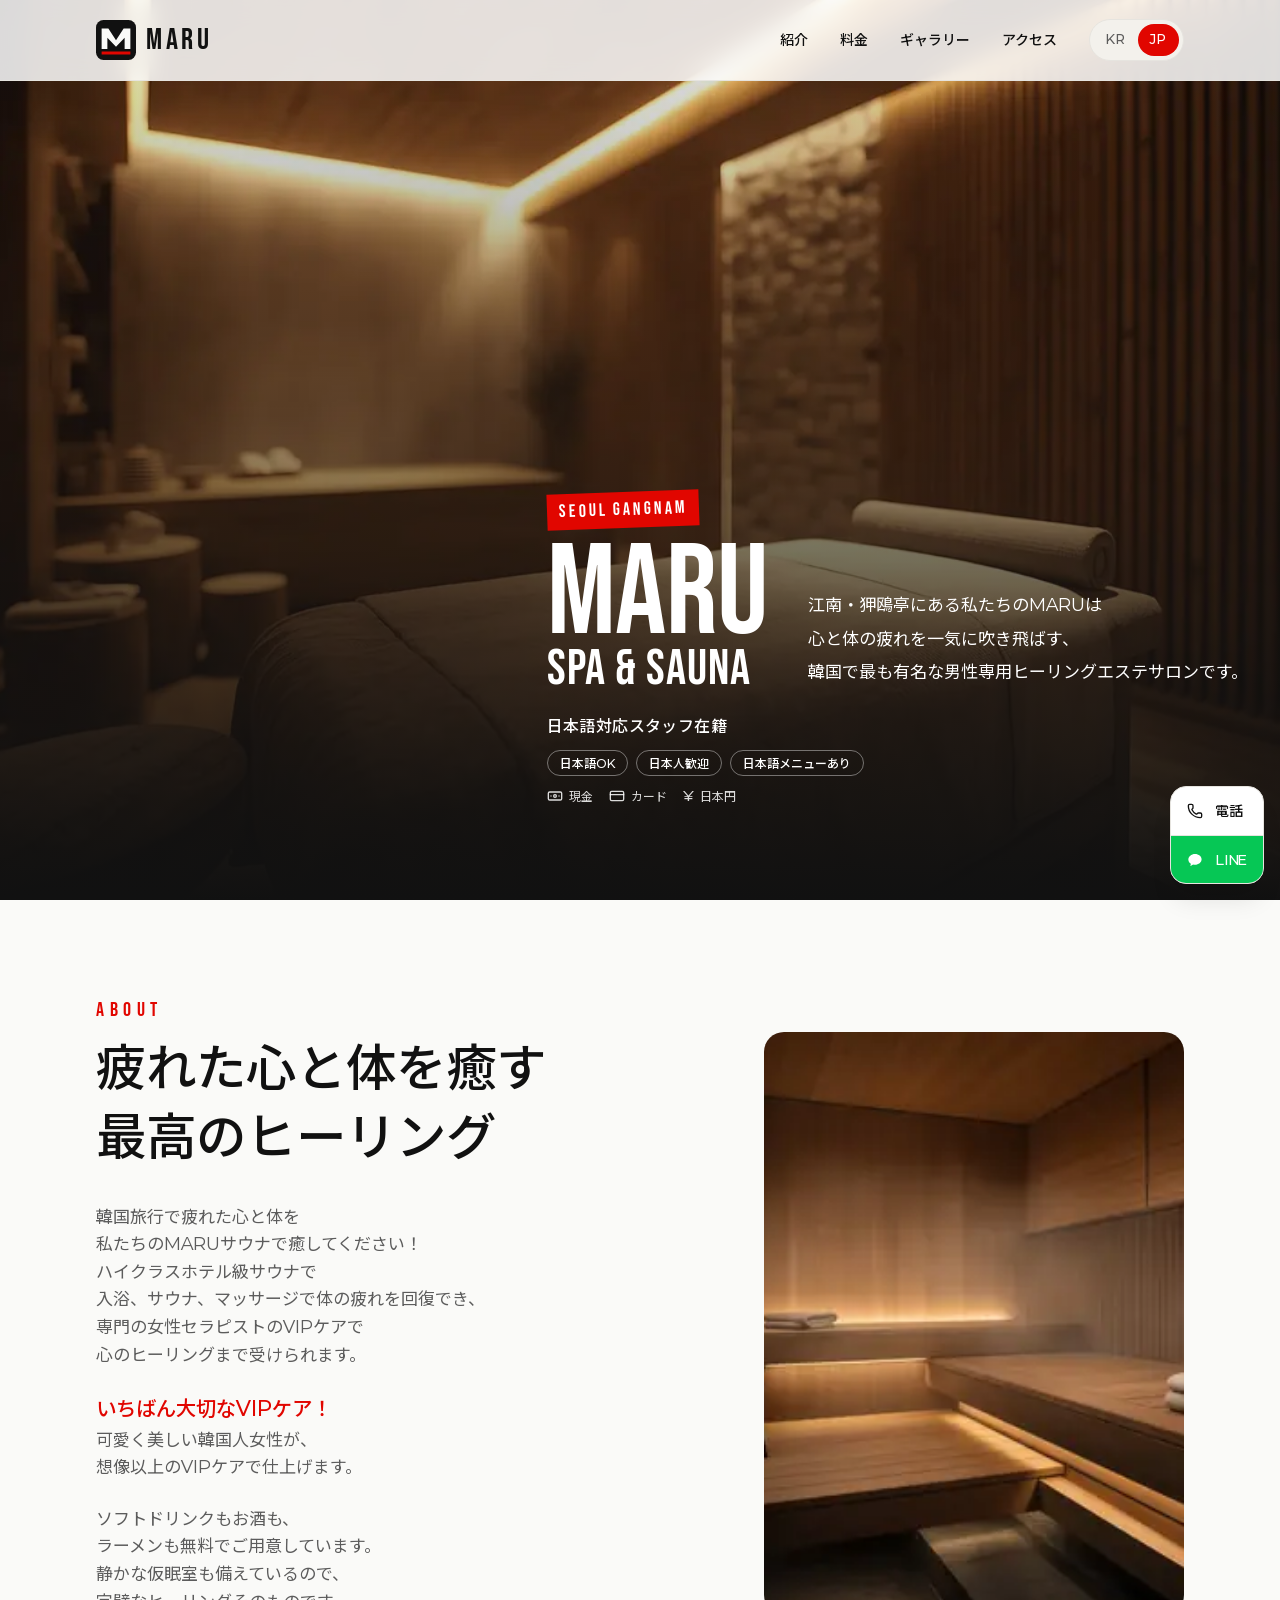
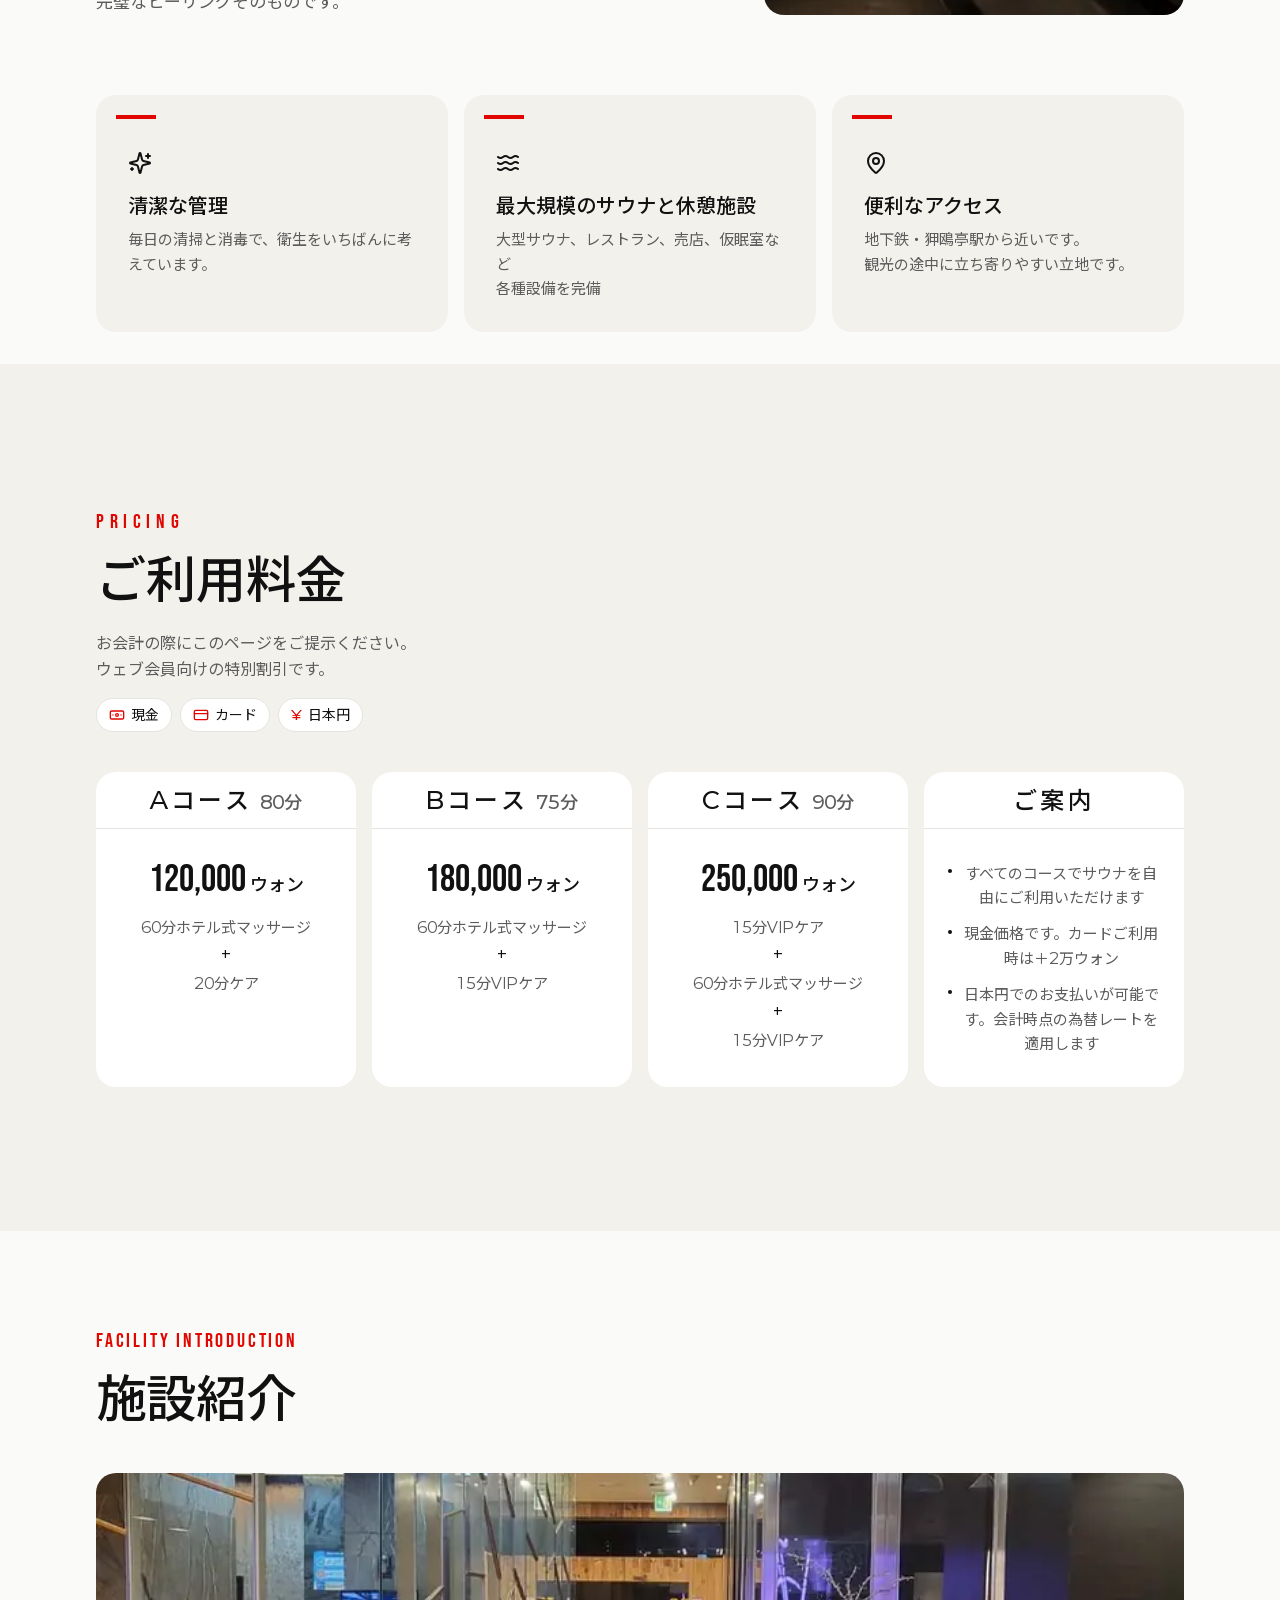
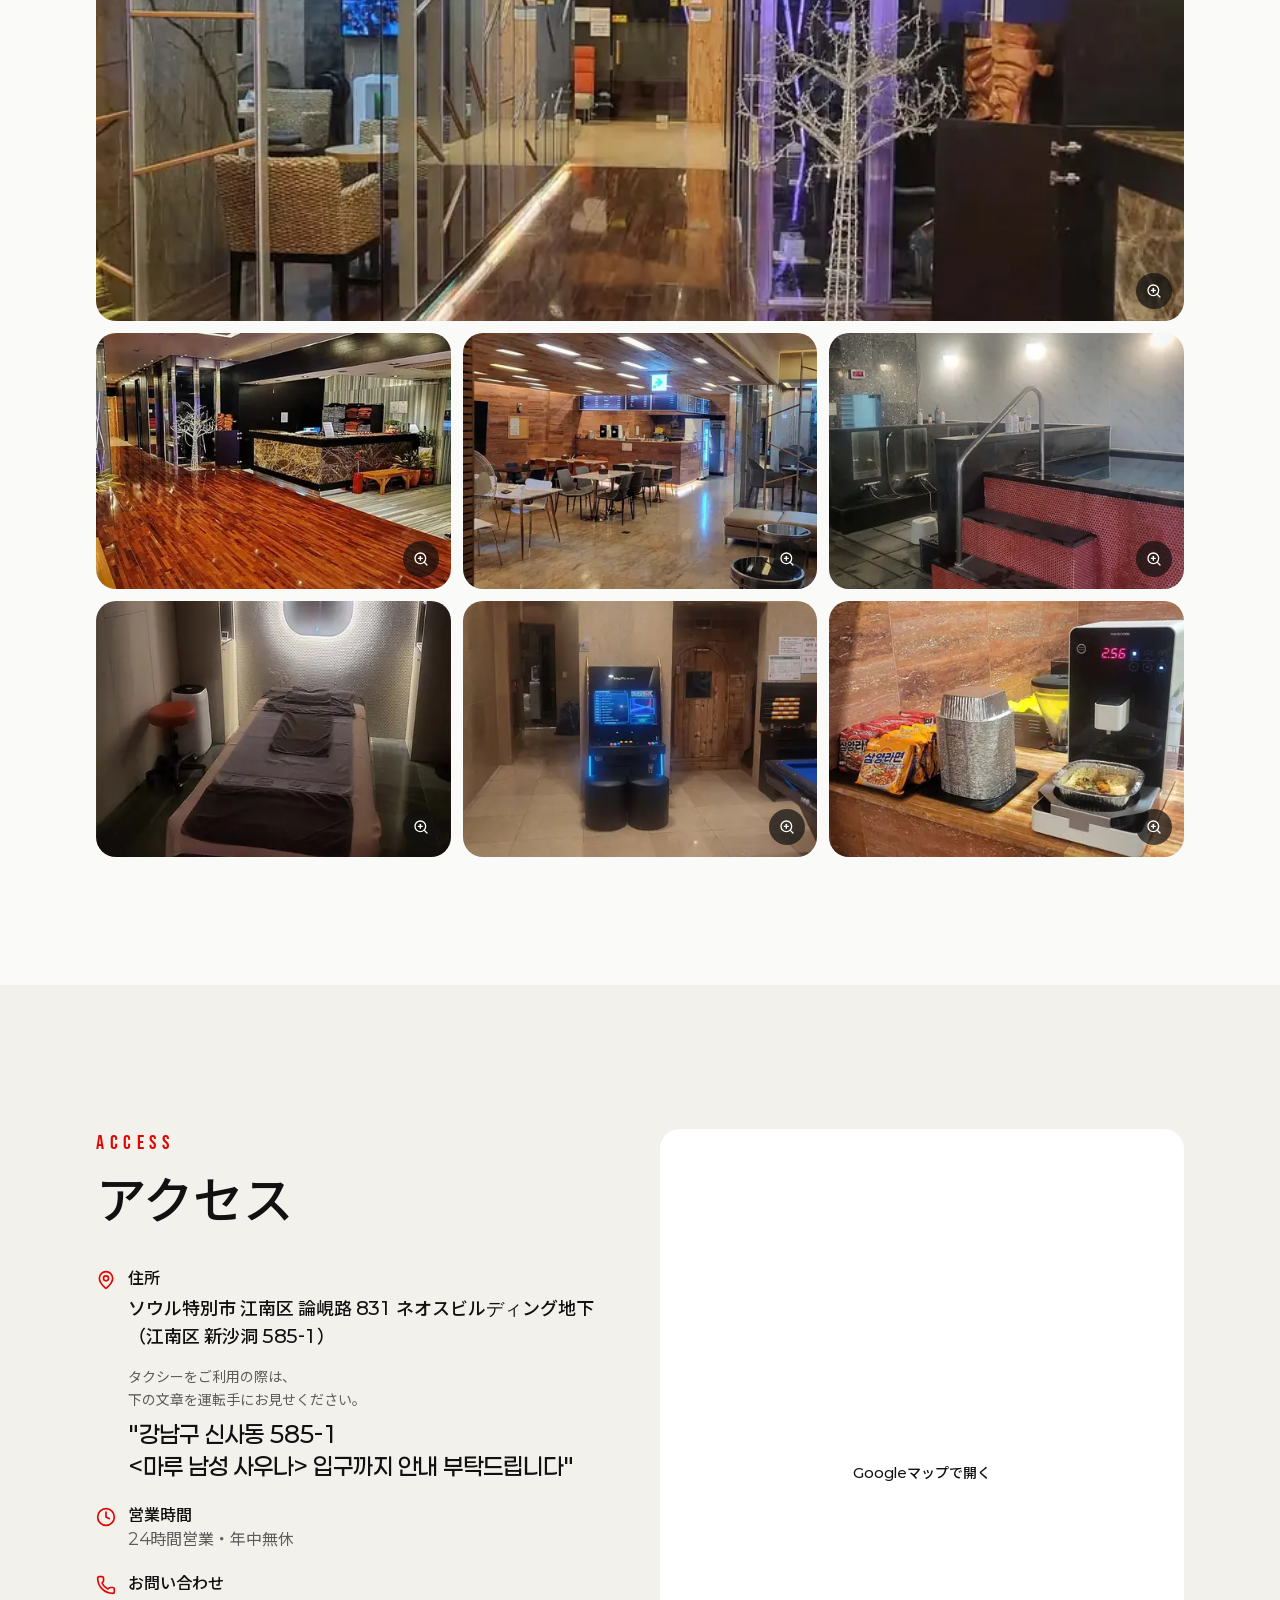
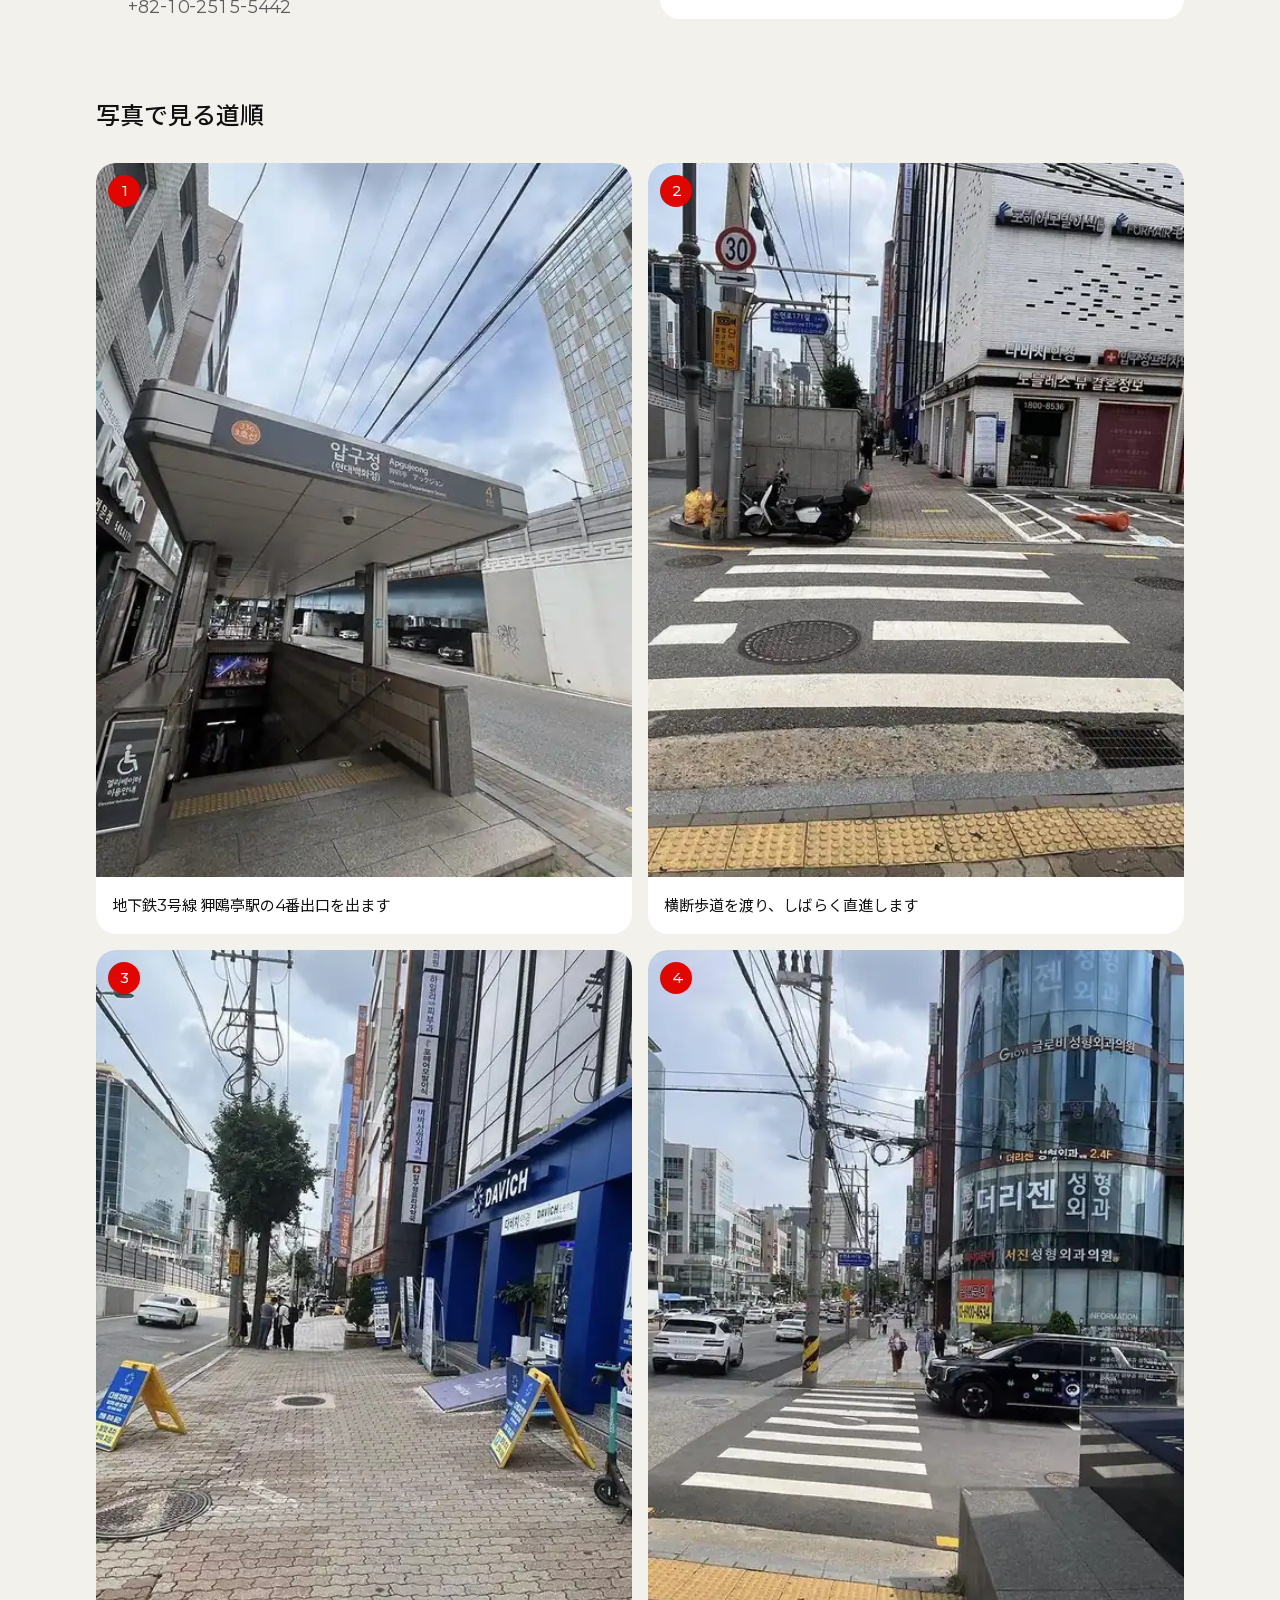
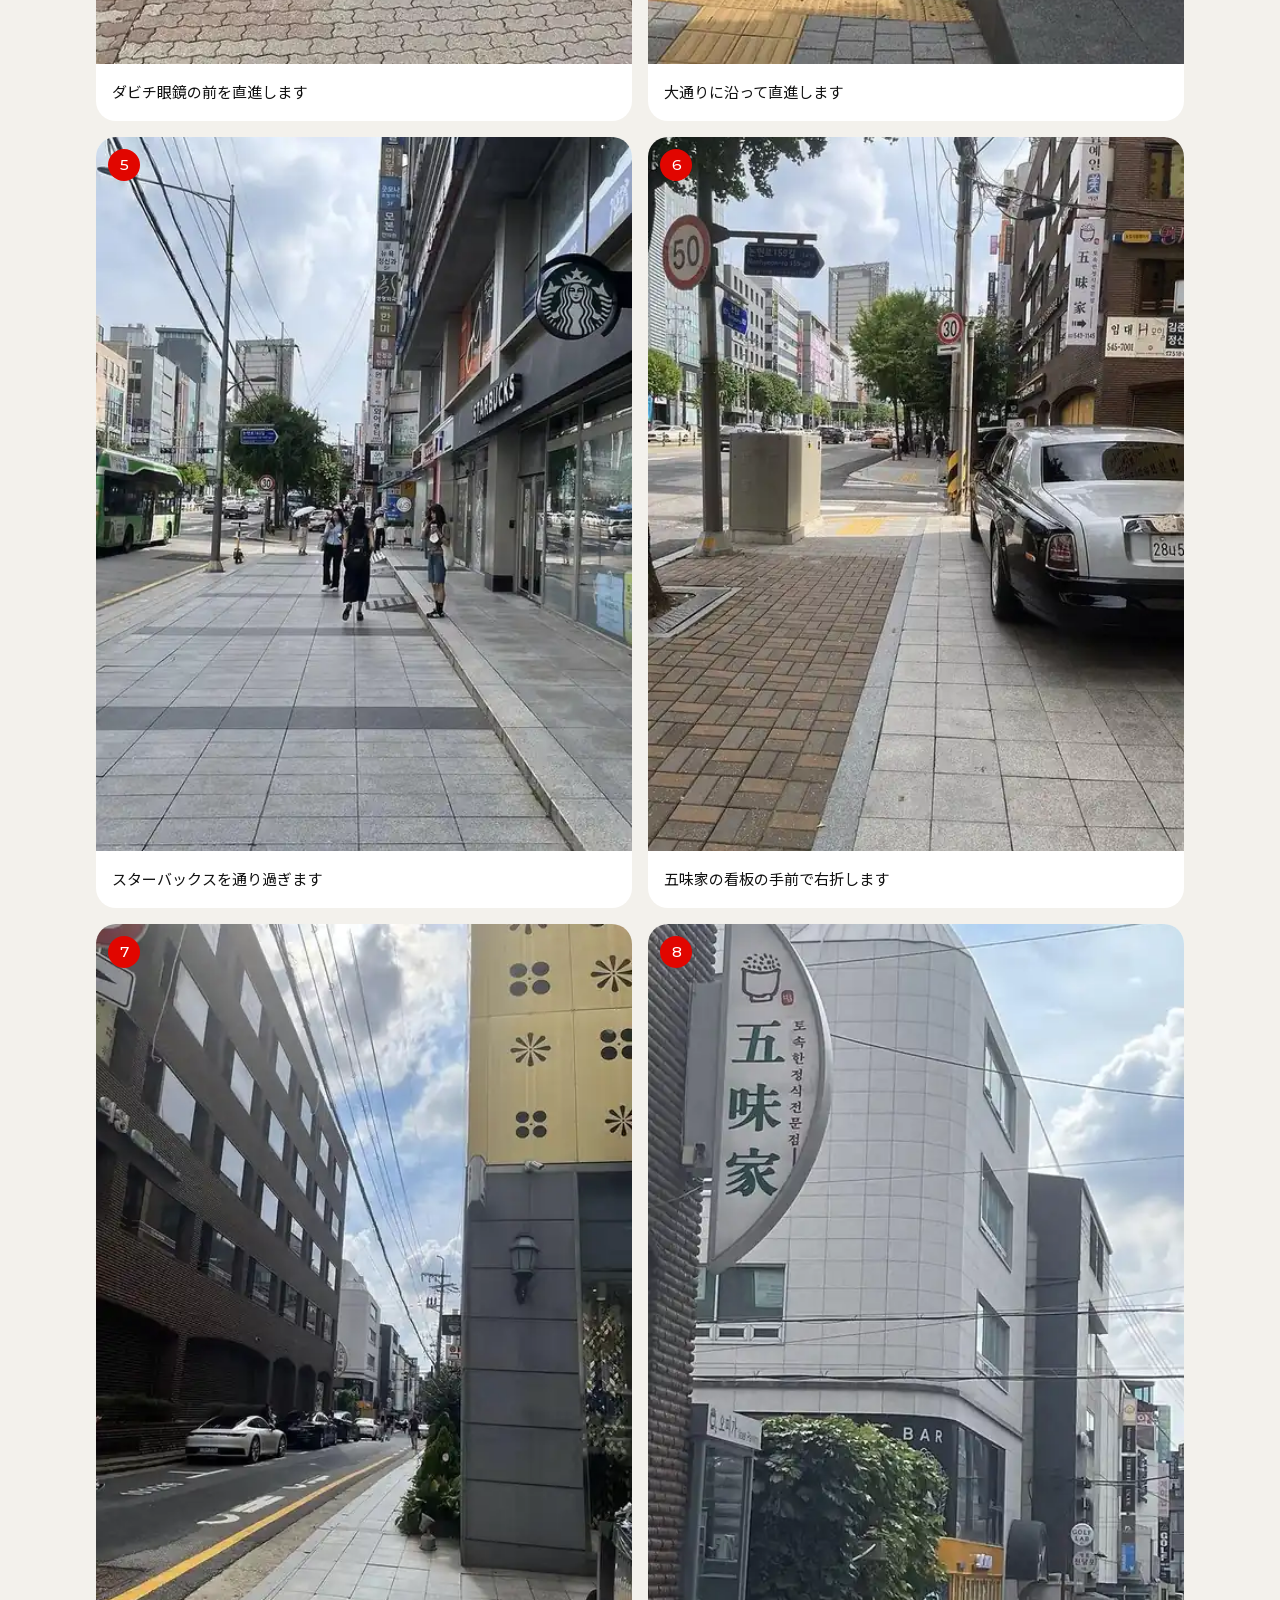
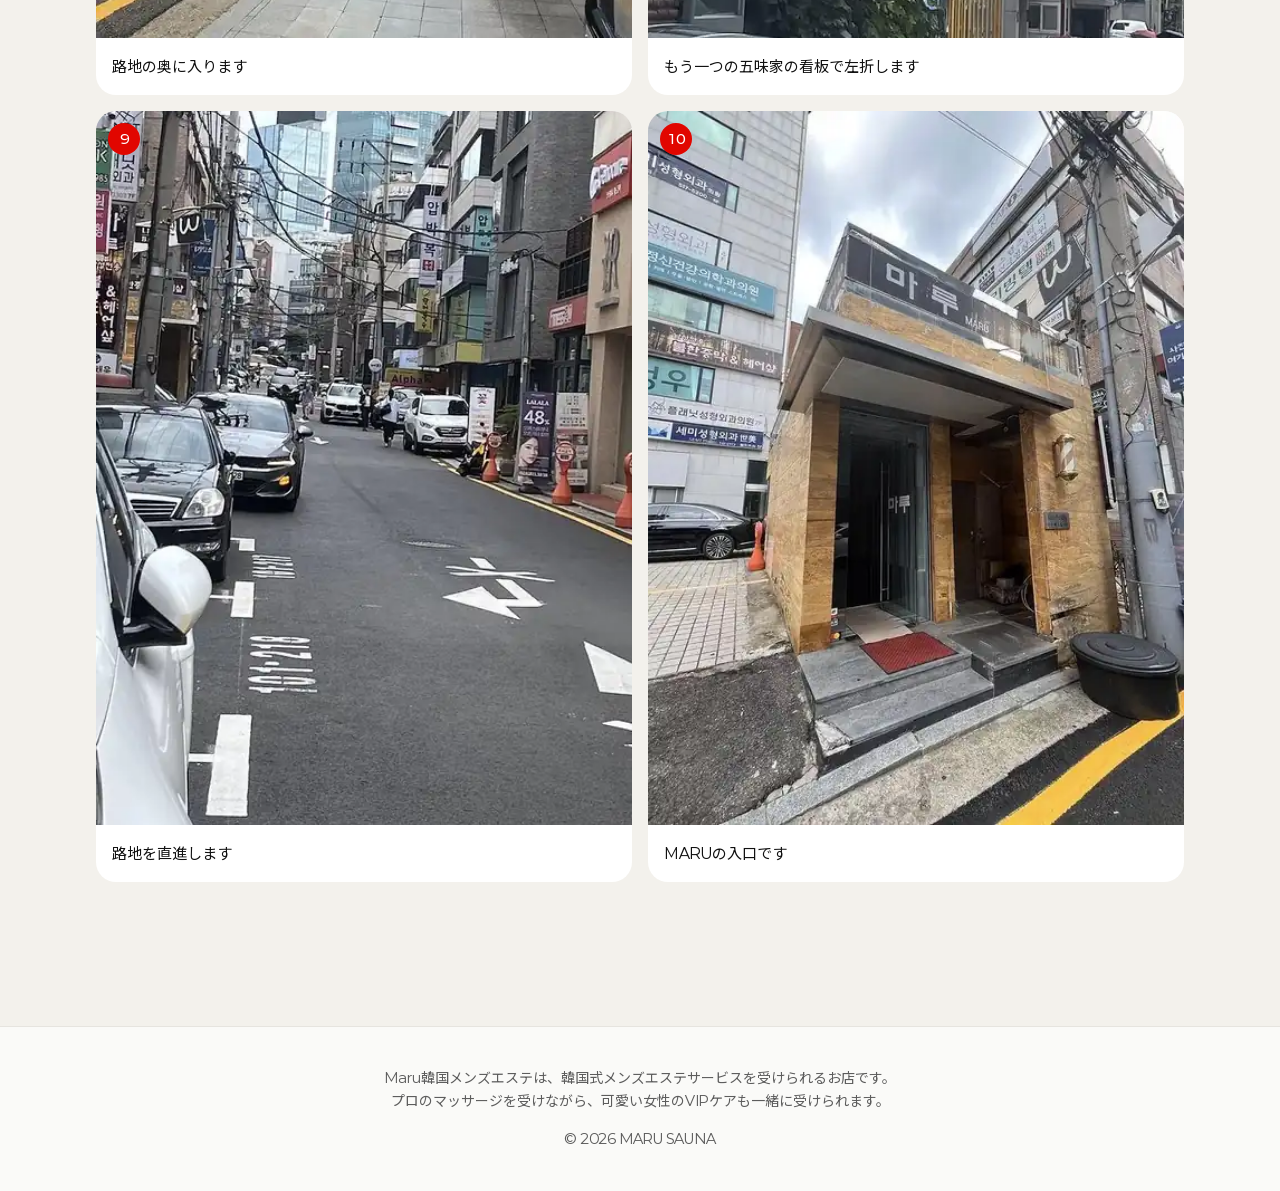
==== commit 0e7f55ce: "Restore the hero to its state from before 3 AM" ====
--- a/index.html
+++ b/index.html
@@ -1,4 +1,4 @@
-<!DOCTYPE html><html lang="ja" class="antialiased"><head><meta name="twitter:card" content="summary_large_image"><meta name="twitter:title" content="MARU SPA &amp; SAUNA"><meta property="og:title" content="MARU SPA &amp; SAUNA"><meta property="og:site_name" content="MARU SPA &amp; SAUNA"><meta property="og:description" content="江南・狎鴎亭の男性専用ヒーリングエステ。ホテル式マッサージ、VIPケア、サウナ。24時間営業。"><meta name="twitter:description" content="江南・狎鴎亭の男性専用ヒーリングエステ。ホテル式マッサージ、VIPケア、サウナ。24時間営業。"><meta property="og:type" content="website"><meta property="og:url" content="https://marusauna.com/"><meta property="og:image" content="https://marusauna.com/og.jpg"><meta property="og:image:width" content="1200"><meta property="og:image:height" content="630"><meta name="twitter:image" content="https://marusauna.com/og.jpg"><meta charSet="utf-8"/><meta name="viewport" content="width=device-width, initial-scale=1, viewport-fit=cover"/><link rel="stylesheet" href="/assets/styles-DVl0Yw9A.css" data-precedence="default"/><title>MARU SPA &amp; SAUNA | 江南・狎鴎亭のメンズエステ</title><meta name="theme-color" content="#fafaf8"/><meta name="description" content="江南・狎鴎亭の男性専用ヒーリングエステ。ホテル式マッサージ、VIPケア、サウナ。24時間営業。"/><meta property="og:locale" content="ja_JP"/><meta property="og:locale:alternate" content="ko_KR"/><meta name="robots" content="index, follow, max-image-preview:large"/><meta name="googlebot" content="index, follow, max-image-preview:large"/><meta property="og:image:alt" content="江南・狎鴎亭のメンズエステ MARU"/><meta name="geo.region" content="KR-11"/><meta name="geo.placename" content="ソウル特別市江南区新沙洞"/><link rel="preload" href="/fonts/bebas-neue.woff2" as="font" type="font/woff2" crossorigin="anonymous"/><link rel="preload" href="/fonts/noto-sans-jp-400.woff2" as="font" type="font/woff2" crossorigin="anonymous"/><link rel="icon" href="/favicon.ico" sizes="32x32"/><link rel="icon" type="image/svg+xml" href="/favicon.svg"/><link rel="manifest" href="/__grok/manifest.webmanifest"/><link rel="apple-touch-icon" href="/__grok/icon-180.png"/><link rel="canonical" href="https://marusauna.com/"/><link rel="alternate" hreflang="ko" href="https://marusauna.com/ko"/><link rel="alternate" hreflang="ja" href="https://marusauna.com/"/><link rel="alternate" hreflang="x-default" href="https://marusauna.com/"/><meta name="apple-mobile-web-app-title" content="MARU SPA &amp; SAUNA"><meta name="apple-mobile-web-app-status-bar-style" content="black"><script src="https://grok.com/grok-app-builder/extensions.js" defer></script></head><body><script type="application/ld+json">{"@context":"https://schema.org","@type":"HealthAndBeautyBusiness","name":"MARU SPA & SAUNA","telephone":"+82-10-2515-5442","alternateName":["마루 사우나","マルサウナ"],"image":["https://marusauna.com/og.jpg","https://marusauna.com/photos/hero-spa.jpg"],"url":"https://marusauna.com/","address":{"@type":"PostalAddress","streetAddress":"논현로 831 네오스빌딩 지하","addressLocality":"강남구","addressRegion":"서울특별시","addressCountry":"KR"},"geo":{"@type":"GeoCoordinates","latitude":37.522581,"longitude":127.027856},"hasMap":"https://www.google.com/maps/search/?api=1&query=%EC%84%9C%EC%9A%B8%ED%8A%B9%EB%B3%84%EC%8B%9C%20%EA%B0%95%EB%82%A8%EA%B5%AC%20%EB%85%BC%ED%98%84%EB%A1%9C%20831%20%EB%84%A4%EC%98%A4%EC%8A%A4%EB%B9%8C%EB%94%A9","openingHoursSpecification":{"@type":"OpeningHoursSpecification","dayOfWeek":["Monday","Tuesday","Wednesday","Thursday","Friday","Saturday","Sunday"],"opens":"00:00","closes":"23:59"},"priceRange":"₩120,000 - ₩250,000","currenciesAccepted":"KRW, JPY","paymentAccepted":"Cash, Credit Card","areaServed":"JP","inLanguage":"ja","hasOfferCatalog":{"@type":"OfferCatalog","name":"料金","itemListElement":[{"@type":"Offer","name":"Aコース 80分","price":"120000","priceCurrency":"KRW"},{"@type":"Offer","name":"Bコース 75分","price":"180000","priceCurrency":"KRW"},{"@type":"Offer","name":"Cコース 90分","price":"250000","priceCurrency":"KRW"}]}}</script><!--$--><div class="min-h-screen bg-bg text-ink"><a href="#content" class="sr-only focus:not-sr-only focus:fixed focus:top-3 focus:left-3 focus:z-[70] focus:rounded-full focus:bg-ink focus:px-4 focus:py-3 focus:text-sm focus:text-surface">本文へスキップ</a><header class="fixed inset-x-0 top-0 z-40 border-b border-line bg-surface/85 backdrop-blur-md"><div class="mx-auto flex h-16 max-w-6xl items-center justify-between gap-3 px-5 md:h-20 md:px-8"><a class="flex items-center gap-2.5 active" aria-label="MARU" href="/" data-status="active" aria-current="page"><svg viewBox="0 0 32 32" class="size-9 shrink-0 md:size-10" aria-hidden="true"><rect width="32" height="32" rx="6" fill="#111111"></rect><path fill="#FAFAF8" d="M4.5 23.2V6.8h5.4l6.1 9.4 6.1-9.4h5.4v16.4h-4.6V14.2L16 21.4l-6.9-7.2v9z"></path><rect x="4.5" y="25.2" width="23" height="2.4" fill="#E10600"></rect></svg><span class="font-display text-3xl tracking-[0.12em]">MARU</span></a><div class="ml-auto flex items-center gap-6 md:gap-8"><nav class="hidden gap-8 text-sm font-medium md:flex"><a class="hover:text-accent" href="/about">紹介</a><a class="hover:text-accent" href="/pricing">料金</a><a class="hover:text-accent" href="/gallery">ギャラリー</a><a class="hover:text-accent" href="/access">アクセス</a></nav><div class="inline-flex items-center rounded-full border border-line bg-soft p-1 text-[13px] font-medium tracking-[0.08em]"><a class="rounded-full px-3 py-1.5 text-muted hover:text-ink" href="/ko">KR</a><a aria-current="page" class="rounded-full px-3 py-1.5 bg-accent text-surface active" href="/" data-status="active">JP</a></div><button type="button" class="menu-button grid size-11 cursor-pointer place-items-center rounded-full border border-line md:hidden" popovertarget="mobile-menu" aria-label="メニューを開く"><svg xmlns="http://www.w3.org/2000/svg" width="24" height="24" viewBox="0 0 24 24" fill="none" stroke="currentColor" stroke-width="2" stroke-linecap="round" stroke-linejoin="round" class="lucide lucide-menu menu-open size-5" aria-hidden="true"><path d="M4 12h16"></path><path d="M4 18h16"></path><path d="M4 6h16"></path></svg><svg xmlns="http://www.w3.org/2000/svg" width="24" height="24" viewBox="0 0 24 24" fill="none" stroke="currentColor" stroke-width="2" stroke-linecap="round" stroke-linejoin="round" class="lucide lucide-x menu-close size-5" aria-hidden="true"><path d="M18 6 6 18"></path><path d="m6 6 12 12"></path></svg></button><nav id="mobile-menu" popover="auto" class="mobile-menu md:hidden"><a class="block py-3 text-right text-lg font-medium " href="/about">紹介</a><a class="block py-3 text-right text-lg font-medium " href="/pricing">料金</a><a class="block py-3 text-right text-lg font-medium " href="/gallery">ギャラリー</a><a class="block py-3 text-right text-lg font-medium " href="/access">アクセス</a></nav></div></div></header><main id="content" tabindex="-1" class="scroll-mt-20 outline-none"><section class="relative flex min-h-[100svh] items-end overflow-hidden pt-20"><picture class="block h-full w-full"><source type="image/webp" srcset="/photos/hero-spa-480.webp 480w, /photos/hero-spa-800.webp 800w, /photos/hero-spa-1280.webp 1280w" sizes="100vw"/><img src="/photos/hero-spa-1280.webp" alt="暖かい照明のトリートメントルーム" width="1920" height="1075" sizes="100vw" class="absolute inset-0 h-full w-full object-cover" decoding="async" fetchpriority="high"/></picture><div class="absolute inset-0 bg-gradient-to-t from-ink via-ink/45 to-ink/10"></div><div class="relative z-10 w-full pb-16 pl-[13vw] pr-6 text-surface md:pb-24 md:pr-16"><div class="hero-rise"><div class="mb-4"><p class="inline-block -rotate-2 bg-accent px-3 py-1 font-display text-lg tracking-[0.16em]">SEOUL GANGNAM</p></div></div><div class="grid w-full items-end gap-5 md:grid-cols-[34rem_minmax(0,1fr)] md:gap-10"><h1 class="hero-rise hero-rise-2 w-full font-display leading-[0.8] tracking-tight"><span class="mb-3 block whitespace-nowrap font-sans text-[clamp(1.05rem,2.1vw,1.7rem)] font-medium leading-snug tracking-normal">江南・狎鴎亭のメンズエステ</span><span class="block text-[clamp(4.75rem,10vw,9rem)]">MARU</span><span class="mt-1 block text-[clamp(1.85rem,3.9vw,3.6rem)] tracking-[0.02em]">SPA &amp; SAUNA</span></h1><p class="hero-rise hero-rise-3 flex max-w-none flex-col gap-1.5 pb-1 text-[13.5px] font-light leading-relaxed sm:max-w-lg sm:text-base md:text-[17px]"><span class="whitespace-nowrap">江南・狎鴎亭にある私たちのMARUは</span><span class="whitespace-nowrap">心と体の疲れを一気に吹き飛ばす、</span><span class="whitespace-nowrap">韓国で最も有名な男性専用ヒーリングエステサロンです。</span></p></div><div class="hero-rise hero-rise-4"><p class="mt-6 text-sm font-medium tracking-wide md:text-base">日本語対応スタッフ在籍</p><ul class="mt-3 flex flex-wrap gap-2"><li class="rounded-full border border-white/40 px-3 py-1 text-xs font-medium">日本語OK</li><li class="rounded-full border border-white/40 px-3 py-1 text-xs font-medium">日本人歓迎</li><li class="rounded-full border border-white/40 px-3 py-1 text-xs font-medium">日本語メニューあり</li></ul><ul class="mt-3 flex flex-wrap items-center gap-x-4 gap-y-2 text-xs text-white/85"><li class="flex items-center gap-1.5"><svg xmlns="http://www.w3.org/2000/svg" width="24" height="24" viewBox="0 0 24 24" fill="none" stroke="currentColor" stroke-width="2" stroke-linecap="round" stroke-linejoin="round" class="lucide lucide-banknote size-4" aria-hidden="true"><rect width="20" height="12" x="2" y="6" rx="2"></rect><circle cx="12" cy="12" r="2"></circle><path d="M6 12h.01M18 12h.01"></path></svg>現金</li><li class="flex items-center gap-1.5"><svg xmlns="http://www.w3.org/2000/svg" width="24" height="24" viewBox="0 0 24 24" fill="none" stroke="currentColor" stroke-width="2" stroke-linecap="round" stroke-linejoin="round" class="lucide lucide-credit-card size-4" aria-hidden="true"><rect width="20" height="14" x="2" y="5" rx="2"></rect><line x1="2" x2="22" y1="10" y2="10"></line></svg>カード</li><li class="flex items-center gap-1.5"><span class="text-sm font-semibold leading-none" aria-hidden="true">¥</span>日本円</li></ul></div></div></section><section class="mx-auto max-w-6xl px-4 pb-16 md:px-8 md:pb-20 pt-16 md:pt-24"><p class="font-display text-xl tracking-[0.28em] text-accent">ABOUT</p><div class="mt-2 grid items-stretch gap-8 md:grid-cols-[minmax(0,1fr)_320px] lg:grid-cols-[minmax(0,1fr)_420px] lg:gap-12"><div><h2 class="max-w-full text-[clamp(2rem,4vw,3.15rem)] font-semibold leading-snug">疲れた心と体を癒す<br/>最高のヒーリング</h2><div class="mt-8 space-y-6 text-[15px] leading-relaxed text-muted sm:text-base md:text-[17px]"><p><span class="block  ">韓国旅行で疲れた心と体を</span><span class="block  ">私たちのMARUサウナで癒してください！</span><span class="block  ">ハイクラスホテル級サウナで</span><span class="block  ">入浴、サウナ、マッサージで体の疲れを回復でき、</span><span class="block  ">専門の女性セラピストのVIPケアで</span><span class="block  ">心のヒーリングまで受けられます。</span></p><p><span class="block  text-[1.2em] font-medium text-accent">いちばん大切なVIPケア！</span><span class="block  ">可愛く美しい韓国人女性が、</span><span class="block  ">想像以上のVIPケアで仕上げます。</span></p><p><span class="block  ">ソフトドリンクもお酒も、</span><span class="block  ">ラーメンも無料でご用意しています。</span><span class="block  ">静かな仮眠室も備えているので、</span><span class="block  ">完璧なヒーリングそのものです。</span></p></div></div><div class="relative mt-8 h-56 overflow-hidden rounded-card md:mt-0 md:h-full"><picture class="block h-full w-full"><source type="image/webp" srcset="/photos/sauna-480.webp 480w, /photos/sauna-800.webp 800w" sizes="(min-width: 1024px) 420px, (min-width: 768px) 320px, 100vw"/><img src="/photos/sauna-800.webp" alt="温かい木のサウナ室内" width="1168" height="784" sizes="(min-width: 1024px) 420px, (min-width: 768px) 320px, 100vw" class="absolute inset-0 h-full w-full object-cover" loading="lazy" decoding="async" fetchpriority="low"/></picture></div></div></section><section class="mx-auto grid max-w-6xl gap-4 px-5 pb-8 md:grid-cols-3 md:px-8"><article class="relative rounded-card bg-soft p-8"><span class="absolute top-5 left-5 h-1 w-10 bg-accent"></span><svg xmlns="http://www.w3.org/2000/svg" width="24" height="24" viewBox="0 0 24 24" fill="none" stroke="currentColor" stroke-width="2" stroke-linecap="round" stroke-linejoin="round" class="lucide lucide-sparkles mt-6 size-6" aria-hidden="true"><path d="M9.937 15.5A2 2 0 0 0 8.5 14.063l-6.135-1.582a.5.5 0 0 1 0-.962L8.5 9.936A2 2 0 0 0 9.937 8.5l1.582-6.135a.5.5 0 0 1 .963 0L14.063 8.5A2 2 0 0 0 15.5 9.937l6.135 1.581a.5.5 0 0 1 0 .964L15.5 14.063a2 2 0 0 0-1.437 1.437l-1.582 6.135a.5.5 0 0 1-.963 0z"></path><path d="M20 3v4"></path><path d="M22 5h-4"></path><path d="M4 17v2"></path><path d="M5 18H3"></path></svg><h3 class="mt-4 text-xl font-semibold">清潔な管理</h3><p class="mt-2 whitespace-pre-line text-[15px] leading-relaxed text-muted">毎日の清掃と消毒で、衛生をいちばんに考えています。</p></article><article class="relative rounded-card bg-soft p-8"><span class="absolute top-5 left-5 h-1 w-10 bg-accent"></span><svg xmlns="http://www.w3.org/2000/svg" width="24" height="24" viewBox="0 0 24 24" fill="none" stroke="currentColor" stroke-width="2" stroke-linecap="round" stroke-linejoin="round" class="lucide lucide-waves mt-6 size-6" aria-hidden="true"><path d="M2 6c.6.5 1.2 1 2.5 1C7 7 7 5 9.5 5c2.6 0 2.4 2 5 2 2.5 0 2.5-2 5-2 1.3 0 1.9.5 2.5 1"></path><path d="M2 12c.6.5 1.2 1 2.5 1 2.5 0 2.5-2 5-2 2.6 0 2.4 2 5 2 2.5 0 2.5-2 5-2 1.3 0 1.9.5 2.5 1"></path><path d="M2 18c.6.5 1.2 1 2.5 1 2.5 0 2.5-2 5-2 2.6 0 2.4 2 5 2 2.5 0 2.5-2 5-2 1.3 0 1.9.5 2.5 1"></path></svg><h3 class="mt-4 text-xl font-semibold">最大規模のサウナと休憩施設</h3><p class="mt-2 whitespace-pre-line text-[15px] leading-relaxed text-muted">大型サウナ、レストラン、売店、仮眠室など
+<!DOCTYPE html><html lang="ja" class="antialiased"><head><meta name="twitter:card" content="summary_large_image"><meta property="og:title" content="MARU SPA &amp; SAUNA"><meta property="og:description" content="江南・狎鴎亭の男性専用ヒーリングエステ。ホテル式マッサージ、VIPケア、サウナ。24時間営業。"><meta charSet="utf-8"/><meta name="viewport" content="width=device-width, initial-scale=1, viewport-fit=cover"/><link rel="stylesheet" href="/assets/styles-BdBiKyeY.css" data-precedence="default"/><title>MARU SPA &amp; SAUNA | 江南・狎鴎亭のメンズエステ</title><meta name="theme-color" content="#fafaf8"/><meta name="description" content="江南・狎鴎亭の男性専用ヒーリングエステ。ホテル式マッサージ、VIPケア、サウナ。24時間営業。"/><meta property="og:locale" content="ja_JP"/><meta property="og:locale:alternate" content="ko_KR"/><meta name="robots" content="index, follow, max-image-preview:large"/><meta name="googlebot" content="index, follow, max-image-preview:large"/><meta property="og:image:alt" content="江南・狎鴎亭のメンズエステ MARU"/><meta name="geo.region" content="KR-11"/><meta name="geo.placename" content="ソウル特別市江南区新沙洞"/><link rel="preload" href="/fonts/bebas-neue.woff2" as="font" type="font/woff2" crossorigin="anonymous"/><link rel="preload" href="/fonts/noto-sans-jp-400.woff2" as="font" type="font/woff2" crossorigin="anonymous"/><link rel="icon" href="/favicon.ico" sizes="32x32"/><link rel="icon" type="image/svg+xml" href="/favicon.svg"/><link rel="manifest" href="/__grok/manifest.webmanifest"/><link rel="apple-touch-icon" href="/__grok/icon-180.png"/><link rel="canonical" href="https://marusauna.com/"/><link rel="alternate" hreflang="ko" href="https://marusauna.com/ko"/><link rel="alternate" hreflang="ja" href="https://marusauna.com/"/><link rel="alternate" hreflang="x-default" href="https://marusauna.com/"/><meta name="apple-mobile-web-app-title" content="MARU SPA &amp; SAUNA"><meta name="apple-mobile-web-app-status-bar-style" content="black"><script src="https://grok.com/grok-app-builder/extensions.js" defer></script></head><body><script type="application/ld+json">{"@context":"https://schema.org","@type":"HealthAndBeautyBusiness","name":"MARU SPA & SAUNA","telephone":"+82-10-2515-5442","alternateName":["마루 사우나","マルサウナ"],"image":["https://marusauna.com/og.jpg","https://marusauna.com/photos/hero-spa.jpg"],"url":"https://marusauna.com/","address":{"@type":"PostalAddress","streetAddress":"논현로 831 네오스빌딩 지하","addressLocality":"강남구","addressRegion":"서울특별시","addressCountry":"KR"},"geo":{"@type":"GeoCoordinates","latitude":37.522581,"longitude":127.027856},"hasMap":"https://www.google.com/maps/search/?api=1&query=%EC%84%9C%EC%9A%B8%ED%8A%B9%EB%B3%84%EC%8B%9C%20%EA%B0%95%EB%82%A8%EA%B5%AC%20%EB%85%BC%ED%98%84%EB%A1%9C%20831%20%EB%84%A4%EC%98%A4%EC%8A%A4%EB%B9%8C%EB%94%A9","openingHoursSpecification":{"@type":"OpeningHoursSpecification","dayOfWeek":["Monday","Tuesday","Wednesday","Thursday","Friday","Saturday","Sunday"],"opens":"00:00","closes":"23:59"},"priceRange":"₩120,000 - ₩250,000","currenciesAccepted":"KRW, JPY","paymentAccepted":"Cash, Credit Card","areaServed":"JP","inLanguage":"ja","hasOfferCatalog":{"@type":"OfferCatalog","name":"料金","itemListElement":[{"@type":"Offer","name":"Aコース 80分","price":"120000","priceCurrency":"KRW"},{"@type":"Offer","name":"Bコース 75分","price":"180000","priceCurrency":"KRW"},{"@type":"Offer","name":"Cコース 90分","price":"250000","priceCurrency":"KRW"}]}}</script><!--$--><div class="min-h-screen bg-bg text-ink"><a href="#content" class="sr-only focus:not-sr-only focus:fixed focus:top-3 focus:left-3 focus:z-[70] focus:rounded-full focus:bg-ink focus:px-4 focus:py-3 focus:text-sm focus:text-surface">本文へスキップ</a><header class="fixed inset-x-0 top-0 z-40 border-b border-line bg-surface/85 backdrop-blur-md"><div class="mx-auto flex h-16 max-w-6xl items-center justify-between gap-3 px-5 md:h-20 md:px-8"><a class="flex items-center gap-2.5 active" aria-label="MARU" href="/" data-status="active" aria-current="page"><svg viewBox="0 0 32 32" class="size-9 shrink-0 md:size-10" aria-hidden="true"><rect width="32" height="32" rx="6" fill="#111111"></rect><path fill="#FAFAF8" d="M4.5 23.2V6.8h5.4l6.1 9.4 6.1-9.4h5.4v16.4h-4.6V14.2L16 21.4l-6.9-7.2v9z"></path><rect x="4.5" y="25.2" width="23" height="2.4" fill="#E10600"></rect></svg><span class="font-display text-3xl tracking-[0.12em]">MARU</span></a><div class="ml-auto flex items-center gap-6 md:gap-8"><nav class="hidden gap-8 text-sm font-medium md:flex"><a class="hover:text-accent" href="/about">紹介</a><a class="hover:text-accent" href="/pricing">料金</a><a class="hover:text-accent" href="/gallery">ギャラリー</a><a class="hover:text-accent" href="/access">アクセス</a></nav><div class="inline-flex items-center rounded-full border border-line bg-soft p-1 text-[13px] font-medium tracking-[0.08em]"><a class="rounded-full px-3 py-1.5 text-muted hover:text-ink" href="/ko">KR</a><a aria-current="page" class="rounded-full px-3 py-1.5 bg-accent text-surface active" href="/" data-status="active">JP</a></div><button type="button" class="menu-button grid size-11 cursor-pointer place-items-center rounded-full border border-line md:hidden" popovertarget="mobile-menu" aria-label="メニューを開く"><svg xmlns="http://www.w3.org/2000/svg" width="24" height="24" viewBox="0 0 24 24" fill="none" stroke="currentColor" stroke-width="2" stroke-linecap="round" stroke-linejoin="round" class="lucide lucide-menu menu-open size-5" aria-hidden="true"><path d="M4 12h16"></path><path d="M4 18h16"></path><path d="M4 6h16"></path></svg><svg xmlns="http://www.w3.org/2000/svg" width="24" height="24" viewBox="0 0 24 24" fill="none" stroke="currentColor" stroke-width="2" stroke-linecap="round" stroke-linejoin="round" class="lucide lucide-x menu-close size-5" aria-hidden="true"><path d="M18 6 6 18"></path><path d="m6 6 12 12"></path></svg></button><nav id="mobile-menu" popover="auto" class="mobile-menu md:hidden"><a class="block py-3 text-right text-lg font-medium " href="/about">紹介</a><a class="block py-3 text-right text-lg font-medium " href="/pricing">料金</a><a class="block py-3 text-right text-lg font-medium " href="/gallery">ギャラリー</a><a class="block py-3 text-right text-lg font-medium " href="/access">アクセス</a></nav></div></div></header><main id="content" tabindex="-1" class="scroll-mt-20 outline-none"><section class="relative flex min-h-[100svh] items-end overflow-hidden pt-20"><picture class="block h-full w-full"><source type="image/webp" srcset="/photos/hero-spa-480.webp 480w, /photos/hero-spa-800.webp 800w, /photos/hero-spa-1280.webp 1280w" sizes="100vw"/><img src="/photos/hero-spa-1280.webp" alt="暖かい照明のトリートメントルーム" width="1920" height="1075" sizes="100vw" class="hero-zoom absolute inset-0 h-full w-full object-cover" decoding="async" fetchpriority="high"/></picture><div class="absolute inset-0 bg-gradient-to-t from-ink via-ink/45 to-ink/10"></div><div class="relative z-10 mx-auto w-full max-w-6xl px-5 pb-16 text-surface md:px-8 md:pb-24"><div class="hero-rise"><div class="mb-4"><p class="inline-block -rotate-2 bg-accent px-3 py-1 font-display text-lg tracking-[0.16em]">SEOUL GANGNAM</p></div></div><div class="flex flex-col items-start gap-5 md:flex-row md:items-end md:gap-10"><h1 class="hero-rise hero-rise-2 font-display leading-[0.8] tracking-tight"><span class="block text-[clamp(4.75rem,10vw,9rem)]">MARU</span><span class="mt-1 block text-[clamp(1.85rem,3.9vw,3.6rem)] tracking-[0.02em]">SPA &amp; SAUNA</span></h1><p class="hero-rise hero-rise-3 flex flex-col gap-1.5 pb-1 font-light leading-relaxed max-w-none text-[13.5px] sm:max-w-lg sm:text-base md:text-[17px]"><span class="whitespace-nowrap">江南・狎鴎亭にある私たちのMARUは</span><span class="whitespace-nowrap">心と体の疲れを一気に吹き飛ばす、</span><span class="whitespace-nowrap">韓国で最も有名な男性専用ヒーリングエステサロンです。</span></p></div><div class="hero-rise hero-rise-4"><p class="mt-6 text-sm font-medium tracking-wide md:text-base">日本語対応スタッフ在籍</p><ul class="mt-3 flex flex-wrap gap-2"><li class="rounded-full border border-white/40 px-3 py-1 text-xs font-medium">日本語OK</li><li class="rounded-full border border-white/40 px-3 py-1 text-xs font-medium">日本人歓迎</li><li class="rounded-full border border-white/40 px-3 py-1 text-xs font-medium">日本語メニューあり</li></ul><ul class="mt-3 flex flex-wrap items-center gap-x-4 gap-y-2 text-xs text-white/85"><li class="flex items-center gap-1.5"><svg xmlns="http://www.w3.org/2000/svg" width="24" height="24" viewBox="0 0 24 24" fill="none" stroke="currentColor" stroke-width="2" stroke-linecap="round" stroke-linejoin="round" class="lucide lucide-banknote size-4" aria-hidden="true"><rect width="20" height="12" x="2" y="6" rx="2"></rect><circle cx="12" cy="12" r="2"></circle><path d="M6 12h.01M18 12h.01"></path></svg>現金</li><li class="flex items-center gap-1.5"><svg xmlns="http://www.w3.org/2000/svg" width="24" height="24" viewBox="0 0 24 24" fill="none" stroke="currentColor" stroke-width="2" stroke-linecap="round" stroke-linejoin="round" class="lucide lucide-credit-card size-4" aria-hidden="true"><rect width="20" height="14" x="2" y="5" rx="2"></rect><line x1="2" x2="22" y1="10" y2="10"></line></svg>カード</li><li class="flex items-center gap-1.5"><span class="text-sm font-semibold leading-none" aria-hidden="true">¥</span>日本円</li></ul></div></div></section><section class="mx-auto max-w-6xl px-4 pb-16 md:px-8 md:pb-20 pt-16 md:pt-24"><p class="font-display text-xl tracking-[0.28em] text-accent">ABOUT</p><div class="mt-2 grid items-stretch gap-8 md:grid-cols-[minmax(0,1fr)_320px] lg:grid-cols-[minmax(0,1fr)_420px] lg:gap-12"><div><h2 class="max-w-full text-[clamp(2rem,4vw,3.15rem)] font-semibold leading-snug">疲れた心と体を癒す<br/>最高のヒーリング</h2><div class="mt-8 space-y-6 text-[15px] leading-relaxed text-muted sm:text-base md:text-[17px]"><p><span class="block  ">韓国旅行で疲れた心と体を</span><span class="block  ">私たちのMARUサウナで癒してください！</span><span class="block  ">ハイクラスホテル級サウナで</span><span class="block  ">入浴、サウナ、マッサージで体の疲れを回復でき、</span><span class="block  ">専門の女性セラピストのVIPケアで</span><span class="block  ">心のヒーリングまで受けられます。</span></p><p><span class="block  text-[1.2em] font-medium text-accent">いちばん大切なVIPケア！</span><span class="block  ">可愛く美しい韓国人女性が、</span><span class="block  ">想像以上のVIPケアで仕上げます。</span></p><p><span class="block  ">ソフトドリンクもお酒も、</span><span class="block  ">ラーメンも無料でご用意しています。</span><span class="block  ">静かな仮眠室も備えているので、</span><span class="block  ">完璧なヒーリングそのものです。</span></p></div></div><div class="relative mt-8 h-56 overflow-hidden rounded-card md:mt-0 md:h-full"><picture class="block h-full w-full"><source type="image/webp" srcset="/photos/sauna-480.webp 480w, /photos/sauna-800.webp 800w" sizes="(min-width: 1024px) 420px, (min-width: 768px) 320px, 100vw"/><img src="/photos/sauna-800.webp" alt="温かい木のサウナ室内" width="1168" height="784" sizes="(min-width: 1024px) 420px, (min-width: 768px) 320px, 100vw" class="absolute inset-0 h-full w-full object-cover" loading="lazy" decoding="async" fetchpriority="low"/></picture></div></div></section><section class="mx-auto grid max-w-6xl gap-4 px-5 pb-8 md:grid-cols-3 md:px-8"><article class="relative rounded-card bg-soft p-8"><span class="absolute top-5 left-5 h-1 w-10 bg-accent"></span><svg xmlns="http://www.w3.org/2000/svg" width="24" height="24" viewBox="0 0 24 24" fill="none" stroke="currentColor" stroke-width="2" stroke-linecap="round" stroke-linejoin="round" class="lucide lucide-sparkles mt-6 size-6" aria-hidden="true"><path d="M9.937 15.5A2 2 0 0 0 8.5 14.063l-6.135-1.582a.5.5 0 0 1 0-.962L8.5 9.936A2 2 0 0 0 9.937 8.5l1.582-6.135a.5.5 0 0 1 .963 0L14.063 8.5A2 2 0 0 0 15.5 9.937l6.135 1.581a.5.5 0 0 1 0 .964L15.5 14.063a2 2 0 0 0-1.437 1.437l-1.582 6.135a.5.5 0 0 1-.963 0z"></path><path d="M20 3v4"></path><path d="M22 5h-4"></path><path d="M4 17v2"></path><path d="M5 18H3"></path></svg><h3 class="mt-4 text-xl font-semibold">清潔な管理</h3><p class="mt-2 whitespace-pre-line text-[15px] leading-relaxed text-muted">毎日の清掃と消毒で、衛生をいちばんに考えています。</p></article><article class="relative rounded-card bg-soft p-8"><span class="absolute top-5 left-5 h-1 w-10 bg-accent"></span><svg xmlns="http://www.w3.org/2000/svg" width="24" height="24" viewBox="0 0 24 24" fill="none" stroke="currentColor" stroke-width="2" stroke-linecap="round" stroke-linejoin="round" class="lucide lucide-waves mt-6 size-6" aria-hidden="true"><path d="M2 6c.6.5 1.2 1 2.5 1C7 7 7 5 9.5 5c2.6 0 2.4 2 5 2 2.5 0 2.5-2 5-2 1.3 0 1.9.5 2.5 1"></path><path d="M2 12c.6.5 1.2 1 2.5 1 2.5 0 2.5-2 5-2 2.6 0 2.4 2 5 2 2.5 0 2.5-2 5-2 1.3 0 1.9.5 2.5 1"></path><path d="M2 18c.6.5 1.2 1 2.5 1 2.5 0 2.5-2 5-2 2.6 0 2.4 2 5 2 2.5 0 2.5-2 5-2 1.3 0 1.9.5 2.5 1"></path></svg><h3 class="mt-4 text-xl font-semibold">最大規模のサウナと休憩施設</h3><p class="mt-2 whitespace-pre-line text-[15px] leading-relaxed text-muted">大型サウナ、レストラン、売店、仮眠室など
 各種設備を完備</p></article><article class="relative rounded-card bg-soft p-8"><span class="absolute top-5 left-5 h-1 w-10 bg-accent"></span><svg xmlns="http://www.w3.org/2000/svg" width="24" height="24" viewBox="0 0 24 24" fill="none" stroke="currentColor" stroke-width="2" stroke-linecap="round" stroke-linejoin="round" class="lucide lucide-map-pin mt-6 size-6" aria-hidden="true"><path d="M20 10c0 4.993-5.539 10.193-7.399 11.799a1 1 0 0 1-1.202 0C9.539 20.193 4 14.993 4 10a8 8 0 0 1 16 0"></path><circle cx="12" cy="10" r="3"></circle></svg><h3 class="mt-4 text-xl font-semibold">便利なアクセス</h3><p class="mt-2 whitespace-pre-line text-[15px] leading-relaxed text-muted">地下鉄・狎鴎亭駅から近いです。
 観光の途中に立ち寄りやすい立地です。</p></article></section><section class="bg-soft py-28 md:py-36"><div class="mx-auto max-w-6xl px-5 md:px-8"><p class="font-display text-xl tracking-[0.28em] text-accent">PRICING</p><h2 class="mt-2 max-w-full text-[clamp(2rem,4vw,3.15rem)] font-semibold leading-snug">ご利用料金</h2><p class="mt-4 text-[14px] leading-relaxed break-keep text-muted sm:text-base"><span class="block">お会計の際にこのページをご提示ください。</span><span class="block">ウェブ会員向けの特別割引です。</span></p><ul class="mt-4 flex flex-wrap gap-2"><li class="flex items-center gap-1.5 rounded-full border border-line bg-surface px-3 py-1.5 text-sm text-ink"><svg xmlns="http://www.w3.org/2000/svg" width="24" height="24" viewBox="0 0 24 24" fill="none" stroke="currentColor" stroke-width="2" stroke-linecap="round" stroke-linejoin="round" class="lucide lucide-banknote size-4 text-accent" aria-hidden="true"><rect width="20" height="12" x="2" y="6" rx="2"></rect><circle cx="12" cy="12" r="2"></circle><path d="M6 12h.01M18 12h.01"></path></svg>現金</li><li class="flex items-center gap-1.5 rounded-full border border-line bg-surface px-3 py-1.5 text-sm text-ink"><svg xmlns="http://www.w3.org/2000/svg" width="24" height="24" viewBox="0 0 24 24" fill="none" stroke="currentColor" stroke-width="2" stroke-linecap="round" stroke-linejoin="round" class="lucide lucide-credit-card size-4 text-accent" aria-hidden="true"><rect width="20" height="14" x="2" y="5" rx="2"></rect><line x1="2" x2="22" y1="10" y2="10"></line></svg>カード</li><li class="flex items-center gap-1.5 rounded-full border border-line bg-surface px-3 py-1.5 text-sm text-ink"><span class="text-sm font-semibold text-accent" aria-hidden="true">¥</span>日本円</li></ul><div class="mt-10 grid items-stretch gap-4 sm:grid-cols-2 xl:grid-cols-4"><article class="flex h-full flex-col overflow-hidden rounded-card bg-surface text-center ring-2 ring-transparent transition-[box-shadow] duration-300 hover:ring-accent active:ring-accent"><h3 class="border-b border-line px-6 py-3 text-2xl font-semibold tracking-[0.14em]">Aコース<span class="ml-2 text-lg font-medium tracking-normal text-muted">80分</span></h3><div class="flex flex-1 flex-col px-6 py-8"><p class="whitespace-nowrap font-display text-[clamp(2.4rem,3vw,3.25rem)] leading-none tabular-nums">120,000<span class="ml-1 font-sans text-lg font-medium">ウォン</span></p><div class="mt-4 flex flex-col items-center gap-2 text-[15px] font-light leading-relaxed text-muted"><span>60分ホテル式マッサージ</span><span class="text-base leading-none text-ink">+</span><span>20分ケア</span></div></div></article><article class="flex h-full flex-col overflow-hidden rounded-card bg-surface text-center ring-2 ring-transparent transition-[box-shadow] duration-300 hover:ring-accent active:ring-accent"><h3 class="border-b border-line px-6 py-3 text-2xl font-semibold tracking-[0.14em]">Bコース<span class="ml-2 text-lg font-medium tracking-normal text-muted">75分</span></h3><div class="flex flex-1 flex-col px-6 py-8"><p class="whitespace-nowrap font-display text-[clamp(2.4rem,3vw,3.25rem)] leading-none tabular-nums">180,000<span class="ml-1 font-sans text-lg font-medium">ウォン</span></p><div class="mt-4 flex flex-col items-center gap-2 text-[15px] font-light leading-relaxed text-muted"><span>60分ホテル式マッサージ</span><span class="text-base leading-none text-ink">+</span><span>15分VIPケア</span></div></div></article><article class="flex h-full flex-col overflow-hidden rounded-card bg-surface text-center ring-2 ring-transparent transition-[box-shadow] duration-300 hover:ring-accent active:ring-accent"><h3 class="border-b border-line px-6 py-3 text-2xl font-semibold tracking-[0.14em]">Cコース<span class="ml-2 text-lg font-medium tracking-normal text-muted">90分</span></h3><div class="flex flex-1 flex-col px-6 py-8"><p class="whitespace-nowrap font-display text-[clamp(2.4rem,3vw,3.25rem)] leading-none tabular-nums">250,000<span class="ml-1 font-sans text-lg font-medium">ウォン</span></p><div class="mt-4 flex flex-col items-center gap-2 text-[15px] font-light leading-relaxed text-muted"><span>15分VIPケア</span><span class="text-base leading-none text-ink">+</span><span>60分ホテル式マッサージ</span><span class="text-base leading-none text-ink">+</span><span>15分VIPケア</span></div></div></article><article class="flex h-full flex-col overflow-hidden rounded-card bg-surface text-center ring-2 ring-transparent transition-[box-shadow] duration-300 hover:ring-accent active:ring-accent"><h3 class="border-b border-line px-6 py-3 text-2xl font-semibold tracking-[0.14em]">ご案内</h3><ul class="flex flex-1 flex-col items-center justify-center gap-3 px-6 py-8 text-center text-[15px] font-light leading-relaxed text-muted"><li class="flex items-start justify-center gap-2.5"><span class="mt-[0.55em] size-1 shrink-0 rounded-full bg-ink" aria-hidden="true"></span><span>すべてのコースでサウナを自由にご利用いただけます</span></li><li class="flex items-start justify-center gap-2.5"><span class="mt-[0.55em] size-1 shrink-0 rounded-full bg-ink" aria-hidden="true"></span><span>現金価格です。カードご利用時は＋2万ウォン</span></li><li class="flex items-start justify-center gap-2.5"><span class="mt-[0.55em] size-1 shrink-0 rounded-full bg-ink" aria-hidden="true"></span><span>日本円でのお支払いが可能です。会計時点の為替レートを適用します</span></li></ul></article></div></div></section><section id="facility" class="mx-auto max-w-6xl px-5 pb-24 md:px-8 md:pb-32 pt-16 md:pt-24"><p class="font-display text-lg tracking-[0.14em] text-accent md:text-xl">Facility introduction</p><h2 class="mt-2 max-w-full text-[clamp(2rem,4vw,3.15rem)] font-semibold leading-snug">施設紹介</h2><div class="mt-10 grid grid-cols-2 gap-3 md:grid-cols-3"><div class="group relative overflow-hidden rounded-card col-span-2 h-56 md:col-span-3 md:h-[28rem]"><div id="photo-home-0" class="photo absolute inset-0"><picture class="block h-full w-full"><source type="image/webp" srcset="/photos/hall-480.webp 480w, /photos/hall-800.webp 800w" sizes="100vw"/><img src="/photos/hall-800.webp" alt="廊下とラウンジ" width="900" height="600" sizes="100vw" class="h-full w-full object-cover md:group-hover:scale-105" loading="lazy" decoding="async" fetchpriority="low"/></picture><a href="#photo-home-0" class="photo-open absolute inset-0 z-10" aria-label="廊下とラウンジ"><span class="absolute right-3 bottom-3 grid size-9 place-items-center rounded-full bg-ink/70 text-surface"><svg xmlns="http://www.w3.org/2000/svg" width="24" height="24" viewBox="0 0 24 24" fill="none" stroke="currentColor" stroke-width="2" stroke-linecap="round" stroke-linejoin="round" class="lucide lucide-zoom-in size-4" aria-hidden="true"><circle cx="11" cy="11" r="8"></circle><line x1="21" x2="16.65" y1="21" y2="16.65"></line><line x1="11" x2="11" y1="8" y2="14"></line><line x1="8" x2="14" y1="11" y2="11"></line></svg></span></a><a href="#photo-home-1" class="photo-nav photo-next" aria-label="次の写真">›</a><a href="#facility" class="photo-nav photo-close" aria-label="写真を閉じる"><svg xmlns="http://www.w3.org/2000/svg" width="24" height="24" viewBox="0 0 24 24" fill="none" stroke="currentColor" stroke-width="2" stroke-linecap="round" stroke-linejoin="round" class="lucide lucide-x size-5" aria-hidden="true"><path d="M18 6 6 18"></path><path d="m6 6 12 12"></path></svg></a></div></div><div class="group relative overflow-hidden rounded-card h-44 md:h-64"><div id="photo-home-1" class="photo absolute inset-0"><picture class="block h-full w-full"><source type="image/webp" srcset="/photos/reception-480.webp 480w" sizes="(min-width: 768px) 33vw, 50vw"/><img src="/photos/reception-480.webp" alt="フロント" width="800" height="533" sizes="(min-width: 768px) 33vw, 50vw" class="h-full w-full object-cover md:group-hover:scale-105" loading="lazy" decoding="async" fetchpriority="low"/></picture><a href="#photo-home-1" class="photo-open absolute inset-0 z-10" aria-label="フロント"><span class="absolute right-3 bottom-3 grid size-9 place-items-center rounded-full bg-ink/70 text-surface"><svg xmlns="http://www.w3.org/2000/svg" width="24" height="24" viewBox="0 0 24 24" fill="none" stroke="currentColor" stroke-width="2" stroke-linecap="round" stroke-linejoin="round" class="lucide lucide-zoom-in size-4" aria-hidden="true"><circle cx="11" cy="11" r="8"></circle><line x1="21" x2="16.65" y1="21" y2="16.65"></line><line x1="11" x2="11" y1="8" y2="14"></line><line x1="8" x2="14" y1="11" y2="11"></line></svg></span></a><a href="#photo-home-0" class="photo-nav photo-prev" aria-label="前の写真">‹</a><a href="#photo-home-2" class="photo-nav photo-next" aria-label="次の写真">›</a><a href="#facility" class="photo-nav photo-close" aria-label="写真を閉じる"><svg xmlns="http://www.w3.org/2000/svg" width="24" height="24" viewBox="0 0 24 24" fill="none" stroke="currentColor" stroke-width="2" stroke-linecap="round" stroke-linejoin="round" class="lucide lucide-x size-5" aria-hidden="true"><path d="M18 6 6 18"></path><path d="m6 6 12 12"></path></svg></a></div></div><div class="group relative overflow-hidden rounded-card h-44 md:h-64"><div id="photo-home-2" class="photo absolute inset-0"><picture class="block h-full w-full"><source type="image/webp" srcset="/photos/cafe-480.webp 480w, /photos/cafe-800.webp 800w" sizes="(min-width: 768px) 33vw, 50vw"/><img src="/photos/cafe-800.webp" alt="カフェラウンジ" width="900" height="600" sizes="(min-width: 768px) 33vw, 50vw" class="h-full w-full object-cover md:group-hover:scale-105" loading="lazy" decoding="async" fetchpriority="low"/></picture><a href="#photo-home-2" class="photo-open absolute inset-0 z-10" aria-label="カフェラウンジ"><span class="absolute right-3 bottom-3 grid size-9 place-items-center rounded-full bg-ink/70 text-surface"><svg xmlns="http://www.w3.org/2000/svg" width="24" height="24" viewBox="0 0 24 24" fill="none" stroke="currentColor" stroke-width="2" stroke-linecap="round" stroke-linejoin="round" class="lucide lucide-zoom-in size-4" aria-hidden="true"><circle cx="11" cy="11" r="8"></circle><line x1="21" x2="16.65" y1="21" y2="16.65"></line><line x1="11" x2="11" y1="8" y2="14"></line><line x1="8" x2="14" y1="11" y2="11"></line></svg></span></a><a href="#photo-home-1" class="photo-nav photo-prev" aria-label="前の写真">‹</a><a href="#photo-home-3" class="photo-nav photo-next" aria-label="次の写真">›</a><a href="#facility" class="photo-nav photo-close" aria-label="写真を閉じる"><svg xmlns="http://www.w3.org/2000/svg" width="24" height="24" viewBox="0 0 24 24" fill="none" stroke="currentColor" stroke-width="2" stroke-linecap="round" stroke-linejoin="round" class="lucide lucide-x size-5" aria-hidden="true"><path d="M18 6 6 18"></path><path d="m6 6 12 12"></path></svg></a></div></div><div class="group relative overflow-hidden rounded-card h-44 md:h-64"><div id="photo-home-3" class="photo absolute inset-0"><picture class="block h-full w-full"><source type="image/webp" srcset="/photos/bath-480.webp 480w, /photos/bath-800.webp 800w" sizes="(min-width: 768px) 33vw, 50vw"/><img src="/photos/bath-800.webp" alt="入浴施設" width="900" height="600" sizes="(min-width: 768px) 33vw, 50vw" class="h-full w-full object-cover md:group-hover:scale-105" loading="lazy" decoding="async" fetchpriority="low"/></picture><a href="#photo-home-3" class="photo-open absolute inset-0 z-10" aria-label="入浴施設"><span class="absolute right-3 bottom-3 grid size-9 place-items-center rounded-full bg-ink/70 text-surface"><svg xmlns="http://www.w3.org/2000/svg" width="24" height="24" viewBox="0 0 24 24" fill="none" stroke="currentColor" stroke-width="2" stroke-linecap="round" stroke-linejoin="round" class="lucide lucide-zoom-in size-4" aria-hidden="true"><circle cx="11" cy="11" r="8"></circle><line x1="21" x2="16.65" y1="21" y2="16.65"></line><line x1="11" x2="11" y1="8" y2="14"></line><line x1="8" x2="14" y1="11" y2="11"></line></svg></span></a><a href="#photo-home-2" class="photo-nav photo-prev" aria-label="前の写真">‹</a><a href="#photo-home-4" class="photo-nav photo-next" aria-label="次の写真">›</a><a href="#facility" class="photo-nav photo-close" aria-label="写真を閉じる"><svg xmlns="http://www.w3.org/2000/svg" width="24" height="24" viewBox="0 0 24 24" fill="none" stroke="currentColor" stroke-width="2" stroke-linecap="round" stroke-linejoin="round" class="lucide lucide-x size-5" aria-hidden="true"><path d="M18 6 6 18"></path><path d="m6 6 12 12"></path></svg></a></div></div><div class="group relative overflow-hidden rounded-card h-44 md:h-64"><div id="photo-home-4" class="photo absolute inset-0"><picture class="block h-full w-full"><source type="image/webp" srcset="/photos/massage-480.webp 480w" sizes="(min-width: 768px) 33vw, 50vw"/><img src="/photos/massage-480.webp" alt="マッサージルーム" width="700" height="1000" sizes="(min-width: 768px) 33vw, 50vw" class="h-full w-full object-cover md:group-hover:scale-105" loading="lazy" decoding="async" fetchpriority="low"/></picture><a href="#photo-home-4" class="photo-open absolute inset-0 z-10" aria-label="マッサージルーム"><span class="absolute right-3 bottom-3 grid size-9 place-items-center rounded-full bg-ink/70 text-surface"><svg xmlns="http://www.w3.org/2000/svg" width="24" height="24" viewBox="0 0 24 24" fill="none" stroke="currentColor" stroke-width="2" stroke-linecap="round" stroke-linejoin="round" class="lucide lucide-zoom-in size-4" aria-hidden="true"><circle cx="11" cy="11" r="8"></circle><line x1="21" x2="16.65" y1="21" y2="16.65"></line><line x1="11" x2="11" y1="8" y2="14"></line><line x1="8" x2="14" y1="11" y2="11"></line></svg></span></a><a href="#photo-home-3" class="photo-nav photo-prev" aria-label="前の写真">‹</a><a href="#photo-home-5" class="photo-nav photo-next" aria-label="次の写真">›</a><a href="#facility" class="photo-nav photo-close" aria-label="写真を閉じる"><svg xmlns="http://www.w3.org/2000/svg" width="24" height="24" viewBox="0 0 24 24" fill="none" stroke="currentColor" stroke-width="2" stroke-linecap="round" stroke-linejoin="round" class="lucide lucide-x size-5" aria-hidden="true"><path d="M18 6 6 18"></path><path d="m6 6 12 12"></path></svg></a></div></div><div class="group relative overflow-hidden rounded-card h-44 md:h-64"><div id="photo-home-5" class="photo absolute inset-0"><picture class="block h-full w-full"><source type="image/webp" srcset="/photos/karaoke-480.webp 480w, /photos/karaoke-800.webp 800w" sizes="(min-width: 768px) 33vw, 50vw"/><img src="/photos/karaoke-800.webp" alt="カラオケ" width="900" height="600" sizes="(min-width: 768px) 33vw, 50vw" class="h-full w-full object-cover md:group-hover:scale-105" loading="lazy" decoding="async" fetchpriority="low"/></picture><a href="#photo-home-5" class="photo-open absolute inset-0 z-10" aria-label="カラオケ"><span class="absolute right-3 bottom-3 grid size-9 place-items-center rounded-full bg-ink/70 text-surface"><svg xmlns="http://www.w3.org/2000/svg" width="24" height="24" viewBox="0 0 24 24" fill="none" stroke="currentColor" stroke-width="2" stroke-linecap="round" stroke-linejoin="round" class="lucide lucide-zoom-in size-4" aria-hidden="true"><circle cx="11" cy="11" r="8"></circle><line x1="21" x2="16.65" y1="21" y2="16.65"></line><line x1="11" x2="11" y1="8" y2="14"></line><line x1="8" x2="14" y1="11" y2="11"></line></svg></span></a><a href="#photo-home-4" class="photo-nav photo-prev" aria-label="前の写真">‹</a><a href="#photo-home-6" class="photo-nav photo-next" aria-label="次の写真">›</a><a href="#facility" class="photo-nav photo-close" aria-label="写真を閉じる"><svg xmlns="http://www.w3.org/2000/svg" width="24" height="24" viewBox="0 0 24 24" fill="none" stroke="currentColor" stroke-width="2" stroke-linecap="round" stroke-linejoin="round" class="lucide lucide-x size-5" aria-hidden="true"><path d="M18 6 6 18"></path><path d="m6 6 12 12"></path></svg></a></div></div><div class="group relative overflow-hidden rounded-card h-44 md:h-64"><div id="photo-home-6" class="photo absolute inset-0"><picture class="block h-full w-full"><source type="image/webp" srcset="/photos/ramen-480.webp 480w, /photos/ramen-800.webp 800w" sizes="(min-width: 768px) 33vw, 50vw"/><img src="/photos/ramen-800.webp" alt="無料ラーメン" width="900" height="600" sizes="(min-width: 768px) 33vw, 50vw" class="h-full w-full object-cover md:group-hover:scale-105" loading="lazy" decoding="async" fetchpriority="low"/></picture><a href="#photo-home-6" class="photo-open absolute inset-0 z-10" aria-label="無料ラーメン"><span class="absolute right-3 bottom-3 grid size-9 place-items-center rounded-full bg-ink/70 text-surface"><svg xmlns="http://www.w3.org/2000/svg" width="24" height="24" viewBox="0 0 24 24" fill="none" stroke="currentColor" stroke-width="2" stroke-linecap="round" stroke-linejoin="round" class="lucide lucide-zoom-in size-4" aria-hidden="true"><circle cx="11" cy="11" r="8"></circle><line x1="21" x2="16.65" y1="21" y2="16.65"></line><line x1="11" x2="11" y1="8" y2="14"></line><line x1="8" x2="14" y1="11" y2="11"></line></svg></span></a><a href="#photo-home-5" class="photo-nav photo-prev" aria-label="前の写真">‹</a><a href="#facility" class="photo-nav photo-close" aria-label="写真を閉じる"><svg xmlns="http://www.w3.org/2000/svg" width="24" height="24" viewBox="0 0 24 24" fill="none" stroke="currentColor" stroke-width="2" stroke-linecap="round" stroke-linejoin="round" class="lucide lucide-x size-5" aria-hidden="true"><path d="M18 6 6 18"></path><path d="m6 6 12 12"></path></svg></a></div></div></div></section><section class="bg-soft py-28 md:py-36"><div class="mx-auto grid max-w-6xl gap-10 px-5 md:grid-cols-2 md:px-8"><div><p class="font-display text-xl tracking-[0.28em] text-accent">ACCESS</p><h2 class="mt-2 max-w-full text-[clamp(2rem,4vw,3.15rem)] font-semibold leading-snug">アクセス</h2><ul class="mt-8 space-y-5 text-muted"><li class="flex gap-3"><svg xmlns="http://www.w3.org/2000/svg" width="24" height="24" viewBox="0 0 24 24" fill="none" stroke="currentColor" stroke-width="2" stroke-linecap="round" stroke-linejoin="round" class="lucide lucide-map-pin mt-1 size-5 shrink-0 text-accent" aria-hidden="true"><path d="M20 10c0 4.993-5.539 10.193-7.399 11.799a1 1 0 0 1-1.202 0C9.539 20.193 4 14.993 4 10a8 8 0 0 1 16 0"></path><circle cx="12" cy="10" r="3"></circle></svg><span><strong class="block text-ink">住所</strong><span class="mt-1 block text-lg font-medium text-ink"><span class="block">ソウル特別市 江南区 論峴路 831 ネオスビルディング地下</span><span class="block">（江南区 新沙洞 585-1）</span></span><span class="mt-4 block text-sm leading-relaxed whitespace-pre-line text-muted">タクシーをご利用の際は、
 下の文章を運転手にお見せください。<span class="mt-2 block text-[15px] font-medium leading-snug text-ink md:text-[19px] lg:text-[23px]"><span class="block break-keep">&quot;강남구 신사동 585-1</span><span class="block break-keep">&lt;마루 남성 사우나&gt; 입구까지 안내 부탁드립니다&quot;</span></span></span></span></li><li class="flex gap-3"><svg xmlns="http://www.w3.org/2000/svg" width="24" height="24" viewBox="0 0 24 24" fill="none" stroke="currentColor" stroke-width="2" stroke-linecap="round" stroke-linejoin="round" class="lucide lucide-clock mt-1 size-5 shrink-0 text-accent" aria-hidden="true"><circle cx="12" cy="12" r="10"></circle><polyline points="12 6 12 12 16 14"></polyline></svg><span><strong class="block text-ink">営業時間</strong>24時間営業・年中無休</span></li><li class="flex gap-3"><svg xmlns="http://www.w3.org/2000/svg" width="24" height="24" viewBox="0 0 24 24" fill="none" stroke="currentColor" stroke-width="2" stroke-linecap="round" stroke-linejoin="round" class="lucide lucide-phone mt-1 size-5 shrink-0 text-accent" aria-hidden="true"><path d="M13.832 16.568a1 1 0 0 0 1.213-.303l.355-.465A2 2 0 0 1 17 15h3a2 2 0 0 1 2 2v3a2 2 0 0 1-2 2A18 18 0 0 1 2 4a2 2 0 0 1 2-2h3a2 2 0 0 1 2 2v3a2 2 0 0 1-.8 1.6l-.468.351a1 1 0 0 0-.292 1.233 14 14 0 0 0 6.392 6.384"></path></svg><span><strong class="block text-ink">お問い合わせ</strong>+82-10-2515-5442</span></li></ul></div><div class="overflow-hidden rounded-card bg-surface"><iframe title="MARU SAUNAのGoogleマップ" class="h-64 w-full border-0 md:h-80" src="https://maps.google.com/maps?q=%EC%84%9C%EC%9A%B8%ED%8A%B9%EB%B3%84%EC%8B%9C%20%EA%B0%95%EB%82%A8%EA%B5%AC%20%EB%85%BC%ED%98%84%EB%A1%9C%20831%20%EB%84%A4%EC%98%A4%EC%8A%A4%EB%B9%8C%EB%94%A9&amp;z=17&amp;hl=ja&amp;output=embed" loading="lazy" referrerPolicy="no-referrer-when-downgrade" allowFullScreen=""></iframe><a href="https://www.google.com/maps/search/?api=1&amp;query=%EC%84%9C%EC%9A%B8%ED%8A%B9%EB%B3%84%EC%8B%9C%20%EA%B0%95%EB%82%A8%EA%B5%AC%20%EB%85%BC%ED%98%84%EB%A1%9C%20831%20%EB%84%A4%EC%98%A4%EC%8A%A4%EB%B9%8C%EB%94%A9" target="_blank" rel="noreferrer" class="flex min-h-12 items-center justify-center bg-surface text-sm font-semibold text-ink">Googleマップで開く</a></div></div><div class="mx-auto mt-16 max-w-6xl px-5 md:mt-20 md:px-8"><h3 class="text-xl font-semibold md:text-2xl">写真で見る道順</h3><ol class="mt-8 grid gap-4 sm:grid-cols-2"><li class="overflow-hidden rounded-card bg-surface"><div class="relative"><picture class="block h-full w-full"><source type="image/webp" srcset="/photos/route-01-480.webp 480w" sizes="(min-width: 640px) 50vw, 100vw"/><img src="/photos/route-01-480.webp" alt="地下鉄3号線 狎鴎亭駅の4番出口を出ます" width="612" height="816" sizes="(min-width: 640px) 50vw, 100vw" class="aspect-[3/4] w-full object-cover" loading="lazy" decoding="async"/></picture><span class="absolute top-3 left-3 grid size-8 place-items-center rounded-full bg-accent text-sm font-semibold text-surface">1</span></div><p class="px-4 py-4 text-[15px] font-light leading-relaxed">地下鉄3号線 狎鴎亭駅の4番出口を出ます</p></li><li class="overflow-hidden rounded-card bg-surface"><div class="relative"><picture class="block h-full w-full"><source type="image/webp" srcset="/photos/route-02-480.webp 480w" sizes="(min-width: 640px) 50vw, 100vw"/><img src="/photos/route-02-480.webp" alt="横断歩道を渡り、しばらく直進します" width="612" height="828" sizes="(min-width: 640px) 50vw, 100vw" class="aspect-[3/4] w-full object-cover" loading="lazy" decoding="async"/></picture><span class="absolute top-3 left-3 grid size-8 place-items-center rounded-full bg-accent text-sm font-semibold text-surface">2</span></div><p class="px-4 py-4 text-[15px] font-light leading-relaxed">横断歩道を渡り、しばらく直進します</p></li><li class="overflow-hidden rounded-card bg-surface"><div class="relative"><picture class="block h-full w-full"><source type="image/webp" srcset="/photos/route-03-480.webp 480w" sizes="(min-width: 640px) 50vw, 100vw"/><img src="/photos/route-03-480.webp" alt="ダビチ眼鏡の前を直進します" width="612" height="816" sizes="(min-width: 640px) 50vw, 100vw" class="aspect-[3/4] w-full object-cover" loading="lazy" decoding="async"/></picture><span class="absolute top-3 left-3 grid size-8 place-items-center rounded-full bg-accent text-sm font-semibold text-surface">3</span></div><p class="px-4 py-4 text-[15px] font-light leading-relaxed">ダビチ眼鏡の前を直進します</p></li><li class="overflow-hidden rounded-card bg-surface"><div class="relative"><picture class="block h-full w-full"><source type="image/webp" srcset="/photos/route-04-480.webp 480w" sizes="(min-width: 640px) 50vw, 100vw"/><img src="/photos/route-04-480.webp" alt="大通りに沿って直進します" width="620" height="828" sizes="(min-width: 640px) 50vw, 100vw" class="aspect-[3/4] w-full object-cover" loading="lazy" decoding="async"/></picture><span class="absolute top-3 left-3 grid size-8 place-items-center rounded-full bg-accent text-sm font-semibold text-surface">4</span></div><p class="px-4 py-4 text-[15px] font-light leading-relaxed">大通りに沿って直進します</p></li><li class="overflow-hidden rounded-card bg-surface"><div class="relative"><picture class="block h-full w-full"><source type="image/webp" srcset="/photos/route-05-480.webp 480w" sizes="(min-width: 640px) 50vw, 100vw"/><img src="/photos/route-05-480.webp" alt="スターバックスを通り過ぎます" width="620" height="828" sizes="(min-width: 640px) 50vw, 100vw" class="aspect-[3/4] w-full object-cover" loading="lazy" decoding="async"/></picture><span class="absolute top-3 left-3 grid size-8 place-items-center rounded-full bg-accent text-sm font-semibold text-surface">5</span></div><p class="px-4 py-4 text-[15px] font-light leading-relaxed">スターバックスを通り過ぎます</p></li><li class="overflow-hidden rounded-card bg-surface"><div class="relative"><picture class="block h-full w-full"><source type="image/webp" srcset="/photos/route-06-480.webp 480w" sizes="(min-width: 640px) 50vw, 100vw"/><img src="/photos/route-06-480.webp" alt="五味家の看板の手前で右折します" width="612" height="828" sizes="(min-width: 640px) 50vw, 100vw" class="aspect-[3/4] w-full object-cover" loading="lazy" decoding="async"/></picture><span class="absolute top-3 left-3 grid size-8 place-items-center rounded-full bg-accent text-sm font-semibold text-surface">6</span></div><p class="px-4 py-4 text-[15px] font-light leading-relaxed">五味家の看板の手前で右折します</p></li><li class="overflow-hidden rounded-card bg-surface"><div class="relative"><picture class="block h-full w-full"><source type="image/webp" srcset="/photos/route-07-480.webp 480w" sizes="(min-width: 640px) 50vw, 100vw"/><img src="/photos/route-07-480.webp" alt="路地の奥に入ります" width="632" height="842" sizes="(min-width: 640px) 50vw, 100vw" class="aspect-[3/4] w-full object-cover" loading="lazy" decoding="async"/></picture><span class="absolute top-3 left-3 grid size-8 place-items-center rounded-full bg-accent text-sm font-semibold text-surface">7</span></div><p class="px-4 py-4 text-[15px] font-light leading-relaxed">路地の奥に入ります</p></li><li class="overflow-hidden rounded-card bg-surface"><div class="relative"><picture class="block h-full w-full"><source type="image/webp" srcset="/photos/route-08-480.webp 480w" sizes="(min-width: 640px) 50vw, 100vw"/><img src="/photos/route-08-480.webp" alt="もう一つの五味家の看板で左折します" width="612" height="842" sizes="(min-width: 640px) 50vw, 100vw" class="aspect-[3/4] w-full object-cover" loading="lazy" decoding="async"/></picture><span class="absolute top-3 left-3 grid size-8 place-items-center rounded-full bg-accent text-sm font-semibold text-surface">8</span></div><p class="px-4 py-4 text-[15px] font-light leading-relaxed">もう一つの五味家の看板で左折します</p></li><li class="overflow-hidden rounded-card bg-surface"><div class="relative"><picture class="block h-full w-full"><source type="image/webp" srcset="/photos/route-09-480.webp 480w" sizes="(min-width: 640px) 50vw, 100vw"/><img src="/photos/route-09-480.webp" alt="路地を直進します" width="612" height="828" sizes="(min-width: 640px) 50vw, 100vw" class="aspect-[3/4] w-full object-cover" loading="lazy" decoding="async"/></picture><span class="absolute top-3 left-3 grid size-8 place-items-center rounded-full bg-accent text-sm font-semibold text-surface">9</span></div><p class="px-4 py-4 text-[15px] font-light leading-relaxed">路地を直進します</p></li><li class="overflow-hidden rounded-card bg-surface"><div class="relative"><picture class="block h-full w-full"><source type="image/webp" srcset="/photos/route-10-480.webp 480w" sizes="(min-width: 640px) 50vw, 100vw"/><img src="/photos/route-10-480.webp" alt="MARUの入口です" width="632" height="842" sizes="(min-width: 640px) 50vw, 100vw" class="aspect-[3/4] w-full object-cover" loading="lazy" decoding="async"/></picture><span class="absolute top-3 left-3 grid size-8 place-items-center rounded-full bg-accent text-sm font-semibold text-surface">10</span></div><p class="px-4 py-4 text-[15px] font-light leading-relaxed">MARUの入口です</p></li></ol></div></section></main><footer class="border-t border-line px-5 py-10 text-center text-sm leading-relaxed text-muted"><p class="mx-auto max-w-3xl"><span class="block">Maru韓国メンズエステは、韓国式メンズエステサービスを受けられるお店です。</span><span class="block">プロのマッサージを受けながら、可愛い女性のVIPケアも一緒に受けられます。</span></p><p class="mt-4">© 2026 MARU SAUNA</p></footer><div class="fixed right-[max(1rem,env(safe-area-inset-right))] bottom-[max(1rem,env(safe-area-inset-bottom))] z-50 flex flex-col overflow-hidden rounded-2xl border border-line bg-surface shadow-xl"><a href="tel:+821025155442" class="flex min-h-12 items-center gap-3 px-4 py-3 text-sm font-medium hover:bg-soft"><svg xmlns="http://www.w3.org/2000/svg" width="24" height="24" viewBox="0 0 24 24" fill="none" stroke="currentColor" stroke-width="2" stroke-linecap="round" stroke-linejoin="round" class="lucide lucide-phone size-4 shrink-0" aria-hidden="true"><path d="M13.832 16.568a1 1 0 0 0 1.213-.303l.355-.465A2 2 0 0 1 17 15h3a2 2 0 0 1 2 2v3a2 2 0 0 1-2 2A18 18 0 0 1 2 4a2 2 0 0 1 2-2h3a2 2 0 0 1 2 2v3a2 2 0 0 1-.8 1.6l-.468.351a1 1 0 0 0-.292 1.233 14 14 0 0 0 6.392 6.384"></path></svg>電話</a><span class="flex min-h-12 items-center gap-3 border-t border-line bg-[#06C755] px-4 py-3 text-sm font-semibold tracking-tight text-white"><svg viewBox="0 0 24 24" class="size-4 shrink-0" aria-hidden="true"><path fill="currentColor" d="M12 3C6.5 3 2 6.8 2 11.4c0 2.6 1.5 4.9 3.8 6.4-.1.7-.5 2.4-.6 2.8-.1.4.2.7.5.5.3-.2 2.4-1.6 3.3-2.2.9.3 1.9.4 2.9.4 5.5 0 10-3.8 10-8.3S17.5 3 12 3z"></path></svg>LINE</span></div></div><!--/$--></body></html>
--- a/assets/styles-BdBiKyeY.css
+++ b/assets/styles-BdBiKyeY.css
@@ -0,0 +1,2 @@
+/*! tailwindcss v4.3.3 | MIT License | https://tailwindcss.com */
+@layer properties{@supports (((-webkit-hyphens:none)) and (not (margin-trim:inline))) or ((-moz-orient:inline) and (not (color:rgb(from red r g b)))){*,:before,:after,::backdrop{--tw-space-y-reverse:0;--tw-border-style:solid;--tw-gradient-position:initial;--tw-gradient-from:#0000;--tw-gradient-via:#0000;--tw-gradient-to:#0000;--tw-gradient-stops:initial;--tw-gradient-via-stops:initial;--tw-gradient-from-position:0%;--tw-gradient-via-position:50%;--tw-gradient-to-position:100%;--tw-leading:initial;--tw-font-weight:initial;--tw-tracking:initial;--tw-ordinal:initial;--tw-slashed-zero:initial;--tw-numeric-figure:initial;--tw-numeric-spacing:initial;--tw-numeric-fraction:initial;--tw-shadow:0 0 #0000;--tw-shadow-color:initial;--tw-shadow-alpha:100%;--tw-inset-shadow:0 0 #0000;--tw-inset-shadow-color:initial;--tw-inset-shadow-alpha:100%;--tw-ring-color:initial;--tw-ring-shadow:0 0 #0000;--tw-inset-ring-color:initial;--tw-inset-ring-shadow:0 0 #0000;--tw-ring-inset:initial;--tw-ring-offset-width:0px;--tw-ring-offset-color:#fff;--tw-ring-offset-shadow:0 0 #0000;--tw-backdrop-blur:initial;--tw-backdrop-brightness:initial;--tw-backdrop-contrast:initial;--tw-backdrop-grayscale:initial;--tw-backdrop-hue-rotate:initial;--tw-backdrop-invert:initial;--tw-backdrop-opacity:initial;--tw-backdrop-saturate:initial;--tw-backdrop-sepia:initial;--tw-duration:initial;--tw-scale-x:1;--tw-scale-y:1;--tw-scale-z:1}}}@layer theme{:root,:host{--font-sans:"Paperlogy", "Noto Sans JP", system-ui, sans-serif;--font-mono:ui-monospace, SFMono-Regular, Menlo, Monaco, Consolas, "Liberation Mono", "Courier New", monospace;--color-white:#fff;--spacing:.25rem;--container-sm:24rem;--container-lg:32rem;--container-3xl:48rem;--container-6xl:72rem;--text-xs:.75rem;--text-xs--line-height:calc(1 / .75);--text-sm:.875rem;--text-sm--line-height:calc(1.25 / .875);--text-base:1rem;--text-base--line-height:calc(1.5 / 1);--text-lg:1.125rem;--text-lg--line-height:calc(1.75 / 1.125);--text-xl:1.25rem;--text-xl--line-height:calc(1.75 / 1.25);--text-2xl:1.5rem;--text-2xl--line-height:calc(2 / 1.5);--text-3xl:1.875rem;--text-3xl--line-height:calc(2.25 / 1.875);--font-weight-light:300;--font-weight-medium:500;--font-weight-semibold:600;--tracking-tight:-.025em;--tracking-normal:0em;--tracking-wide:.025em;--leading-snug:1.375;--leading-relaxed:1.625;--radius-2xl:1rem;--blur-md:12px;--default-transition-duration:.15s;--default-transition-timing-function:cubic-bezier(.4, 0, .2, 1);--default-font-family:var(--font-sans);--default-mono-font-family:var(--font-mono);--font-display:"Bebas Neue", "Arial Narrow", sans-serif;--color-bg:#fafaf8;--color-surface:#fff;--color-ink:#111;--color-muted:#5c5c5c;--color-accent:#e10600;--color-line:#e6e4df;--color-soft:#f3f1ec;--radius-card:1.25rem}}@layer base{*,:after,:before,::backdrop{box-sizing:border-box;border:0 solid;margin:0;padding:0}::file-selector-button{box-sizing:border-box;border:0 solid;margin:0;padding:0}html,:host{-webkit-text-size-adjust:100%;tab-size:4;line-height:1.5;font-family:var(--default-font-family,-apple-system, BlinkMacSystemFont, "Segoe UI", Roboto, "Helvetica Neue", "Noto Sans", Arial, sans-serif, "Apple Color Emoji", "Segoe UI Emoji", "Segoe UI Symbol", "Noto Color Emoji");font-feature-settings:var(--default-font-feature-settings,normal);font-variation-settings:var(--default-font-variation-settings,normal);-webkit-tap-highlight-color:transparent}hr{height:0;color:inherit;border-top-width:1px}abbr:where([title]){-webkit-text-decoration:underline dotted;text-decoration:underline dotted}h1,h2,h3,h4,h5,h6{font-size:inherit;font-weight:inherit}a{color:inherit;-webkit-text-decoration:inherit;-webkit-text-decoration:inherit;-webkit-text-decoration:inherit;-webkit-text-decoration:inherit;text-decoration:inherit}b,strong{font-weight:bolder}code,kbd,samp,pre{font-family:var(--default-mono-font-family,ui-monospace, SFMono-Regular, Menlo, Monaco, Consolas, "Liberation Mono", "Courier New", monospace);font-feature-settings:var(--default-mono-font-feature-settings,normal);font-variation-settings:var(--default-mono-font-variation-settings,normal);font-size:1em}small{font-size:80%}sub,sup{vertical-align:baseline;font-size:75%;line-height:0;position:relative}sub{bottom:-.25em}sup{top:-.5em}table{text-indent:0;border-color:inherit;border-collapse:collapse}:-moz-focusring:where(:not(iframe)){outline:auto}progress{vertical-align:baseline}summary{display:list-item}ol,ul,menu{list-style:none}img,svg,video,canvas,audio,iframe,embed,object{vertical-align:middle;display:block}img,video{max-width:100%;height:auto}button,input,select,optgroup,textarea{font:inherit;font-feature-settings:inherit;font-variation-settings:inherit;letter-spacing:inherit;color:inherit;opacity:1;background-color:#0000;border-radius:0}::file-selector-button{font:inherit;font-feature-settings:inherit;font-variation-settings:inherit;letter-spacing:inherit;color:inherit;opacity:1;background-color:#0000;border-radius:0}:where(select:is([multiple],[size])) optgroup{font-weight:bolder}:where(select:is([multiple],[size])) optgroup option{padding-inline-start:20px}::file-selector-button{margin-inline-end:4px}::placeholder{opacity:1}@supports (not ((-webkit-appearance:-apple-pay-button))) or (contain-intrinsic-size:1px){::placeholder{color:currentColor}@supports (color:color-mix(in lab, red, red)){::placeholder{color:color-mix(in oklab, currentcolor 50%, transparent)}}}textarea{resize:vertical}::-webkit-search-decoration{-webkit-appearance:none}::-webkit-date-and-time-value{min-height:1lh;text-align:inherit}::-webkit-datetime-edit{display:inline-flex}::-webkit-datetime-edit-fields-wrapper{padding:0}::-webkit-datetime-edit{padding-block:0}::-webkit-datetime-edit-year-field{padding-block:0}::-webkit-datetime-edit-month-field{padding-block:0}::-webkit-datetime-edit-day-field{padding-block:0}::-webkit-datetime-edit-hour-field{padding-block:0}::-webkit-datetime-edit-minute-field{padding-block:0}::-webkit-datetime-edit-second-field{padding-block:0}::-webkit-datetime-edit-millisecond-field{padding-block:0}::-webkit-datetime-edit-meridiem-field{padding-block:0}::-webkit-calendar-picker-indicator{line-height:1}:-moz-ui-invalid{box-shadow:none}button,input:where([type=button],[type=reset],[type=submit]){appearance:button}::file-selector-button{appearance:button}::-webkit-inner-spin-button{height:auto}::-webkit-outer-spin-button{height:auto}[hidden]:where(:not([hidden=until-found])){display:none!important}html{scroll-behavior:smooth;-webkit-font-smoothing:antialiased}body{background:var(--color-bg);color:var(--color-ink);font-family:var(--font-sans);font-synthesis:none}button:not(:disabled),[role=button]:not(:disabled){cursor:pointer}h1,h2,h3{text-wrap:balance}p{text-wrap:pretty}a:focus-visible,button:focus-visible,summary:focus-visible{outline:2px solid var(--color-accent);outline-offset:3px}@keyframes hero-drift{0%{transform:scale(1.06)translate(0)}50%{transform:scale(1.16)translate(-2%,-1.2%)}to{transform:scale(1.06)translate(0)}}@keyframes hero-rise{0%{opacity:0;transform:translateY(28px)}to{opacity:1;transform:translateY(0)}}.hero-zoom{animation:18s ease-in-out infinite hero-drift}.hero-rise{animation:1.15s cubic-bezier(.16,1,.3,1) both hero-rise}.hero-rise-2{animation-delay:.14s}.hero-rise-3{animation-delay:.28s}.hero-rise-4{animation-delay:.42s}@media (prefers-reduced-motion:reduce){html{scroll-behavior:auto}*,:before,:after{transition-duration:.01ms!important;animation-duration:.01ms!important;animation-iteration-count:1!important}}.menu-close{display:none}html:has(#mobile-menu:popover-open) .menu-open{display:none}html:has(#mobile-menu:popover-open) .menu-close{display:block}.mobile-menu{border:0;border-top:1px solid var(--color-line);background:var(--color-surface);width:100%;max-width:none;height:auto;padding:.5rem 1.25rem max(1rem, env(safe-area-inset-bottom));color:var(--color-ink);margin:0;position:fixed;inset:4rem 0 auto}.mobile-menu::backdrop{background:0 0}.photo-nav{display:none}.photo:target{z-index:80;background:#111111eb;justify-content:center;align-items:center;display:flex;position:fixed;inset:0}.photo:target picture,.photo:target img{object-fit:contain;width:auto;max-width:92vw;height:auto;max-height:82svh}.photo:target .photo-open{display:none}.photo:target .photo-nav{z-index:2;color:#fafaf8;background:#ffffff29;border-radius:999px;place-items:center;width:2.75rem;height:2.75rem;font-size:1.4rem;display:grid;position:absolute}.photo-prev{top:50%;left:1rem;transform:translateY(-50%)}.photo-next{top:50%;right:1rem;transform:translateY(-50%)}.photo-close{top:1rem;right:1rem}}@layer components;@layer utilities{.sr-only{clip-path:inset(50%);white-space:nowrap;border-width:0;width:1px;height:1px;margin:-1px;padding:0;position:absolute;overflow:hidden}.absolute{position:absolute}.fixed{position:fixed}.relative{position:relative}.inset-0{inset:0}.inset-x-0{inset-inline:0}.top-0{top:0}.top-3{top:calc(var(--spacing) * 3)}.top-5{top:calc(var(--spacing) * 5)}.right-3{right:calc(var(--spacing) * 3)}.right-\[max\(1rem\,env\(safe-area-inset-right\)\)\]{right:max(1rem, env(safe-area-inset-right))}.bottom-3{bottom:calc(var(--spacing) * 3)}.bottom-\[max\(1rem\,env\(safe-area-inset-bottom\)\)\]{bottom:max(1rem, env(safe-area-inset-bottom))}.left-3{left:calc(var(--spacing) * 3)}.left-5{left:calc(var(--spacing) * 5)}.z-10{z-index:10}.z-40{z-index:40}.z-50{z-index:50}.col-span-2{grid-column:span 2/span 2}.mx-auto{margin-inline:auto}.mt-1{margin-top:var(--spacing)}.mt-2{margin-top:calc(var(--spacing) * 2)}.mt-3{margin-top:calc(var(--spacing) * 3)}.mt-4{margin-top:calc(var(--spacing) * 4)}.mt-6{margin-top:calc(var(--spacing) * 6)}.mt-8{margin-top:calc(var(--spacing) * 8)}.mt-10{margin-top:calc(var(--spacing) * 10)}.mt-16{margin-top:calc(var(--spacing) * 16)}.mt-\[0\.55em\]{margin-top:.55em}.mb-4{margin-bottom:calc(var(--spacing) * 4)}.ml-1{margin-left:var(--spacing)}.ml-2{margin-left:calc(var(--spacing) * 2)}.ml-auto{margin-left:auto}.block{display:block}.flex{display:flex}.grid{display:grid}.hidden{display:none}.inline-block{display:inline-block}.inline-flex{display:inline-flex}.aspect-\[3\/4\]{aspect-ratio:3/4}.size-1{width:var(--spacing);height:var(--spacing)}.size-4{width:calc(var(--spacing) * 4);height:calc(var(--spacing) * 4)}.size-5{width:calc(var(--spacing) * 5);height:calc(var(--spacing) * 5)}.size-6{width:calc(var(--spacing) * 6);height:calc(var(--spacing) * 6)}.size-8{width:calc(var(--spacing) * 8);height:calc(var(--spacing) * 8)}.size-9{width:calc(var(--spacing) * 9);height:calc(var(--spacing) * 9)}.size-11{width:calc(var(--spacing) * 11);height:calc(var(--spacing) * 11)}.h-1{height:var(--spacing)}.h-16{height:calc(var(--spacing) * 16)}.h-44{height:calc(var(--spacing) * 44)}.h-56{height:calc(var(--spacing) * 56)}.h-64{height:calc(var(--spacing) * 64)}.h-full{height:100%}.min-h-12{min-height:calc(var(--spacing) * 12)}.min-h-\[100svh\]{min-height:100svh}.min-h-screen{min-height:100vh}.w-10{width:calc(var(--spacing) * 10)}.w-full{width:100%}.max-w-3xl{max-width:var(--container-3xl)}.max-w-6xl{max-width:var(--container-6xl)}.max-w-full{max-width:100%}.max-w-none{max-width:none}.max-w-sm{max-width:var(--container-sm)}.flex-1{flex:1}.shrink-0{flex-shrink:0}.-rotate-2{rotate:-2deg}.cursor-pointer{cursor:pointer}.scroll-mt-20{scroll-margin-top:calc(var(--spacing) * 20)}.grid-cols-2{grid-template-columns:repeat(2,minmax(0,1fr))}.flex-col{flex-direction:column}.flex-wrap{flex-wrap:wrap}.place-items-center{place-items:center}.items-center{align-items:center}.items-end{align-items:flex-end}.items-start{align-items:flex-start}.items-stretch{align-items:stretch}.justify-between{justify-content:space-between}.justify-center{justify-content:center}.gap-1\.5{gap:calc(var(--spacing) * 1.5)}.gap-2{gap:calc(var(--spacing) * 2)}.gap-2\.5{gap:calc(var(--spacing) * 2.5)}.gap-3{gap:calc(var(--spacing) * 3)}.gap-4{gap:calc(var(--spacing) * 4)}.gap-5{gap:calc(var(--spacing) * 5)}.gap-6{gap:calc(var(--spacing) * 6)}.gap-8{gap:calc(var(--spacing) * 8)}.gap-10{gap:calc(var(--spacing) * 10)}:where(.space-y-5>:not(:last-child)){--tw-space-y-reverse:0;margin-block-start:calc(calc(var(--spacing) * 5) * var(--tw-space-y-reverse));margin-block-end:calc(calc(var(--spacing) * 5) * calc(1 - var(--tw-space-y-reverse)))}:where(.space-y-6>:not(:last-child)){--tw-space-y-reverse:0;margin-block-start:calc(calc(var(--spacing) * 6) * var(--tw-space-y-reverse));margin-block-end:calc(calc(var(--spacing) * 6) * calc(1 - var(--tw-space-y-reverse)))}.gap-x-4{column-gap:calc(var(--spacing) * 4)}.gap-y-2{row-gap:calc(var(--spacing) * 2)}.overflow-hidden{overflow:hidden}.rounded-2xl{border-radius:var(--radius-2xl)}.rounded-card{border-radius:var(--radius-card)}.rounded-full{border-radius:2147483647px}.border{border-style:var(--tw-border-style);border-width:1px}.border-0{border-style:var(--tw-border-style);border-width:0}.border-t{border-top-style:var(--tw-border-style);border-top-width:1px}.border-b{border-bottom-style:var(--tw-border-style);border-bottom-width:1px}.border-line{border-color:var(--color-line)}.border-white\/40{border-color:#fff6}@supports (color:color-mix(in lab, red, red)){.border-white\/40{border-color:color-mix(in oklab, var(--color-white) 40%, transparent)}}.bg-\[\#06C755\]{background-color:#06c755}.bg-accent{background-color:var(--color-accent)}.bg-bg{background-color:var(--color-bg)}.bg-ink{background-color:var(--color-ink)}.bg-ink\/70{background-color:#111111b3}@supports (color:color-mix(in lab, red, red)){.bg-ink\/70{background-color:color-mix(in oklab, var(--color-ink) 70%, transparent)}}.bg-soft{background-color:var(--color-soft)}.bg-surface{background-color:var(--color-surface)}.bg-surface\/85{background-color:#ffffffd9}@supports (color:color-mix(in lab, red, red)){.bg-surface\/85{background-color:color-mix(in oklab, var(--color-surface) 85%, transparent)}}.bg-gradient-to-t{--tw-gradient-position:to top in oklab;background-image:linear-gradient(var(--tw-gradient-stops))}.from-ink{--tw-gradient-from:var(--color-ink);--tw-gradient-stops:var(--tw-gradient-via-stops,var(--tw-gradient-position), var(--tw-gradient-from) var(--tw-gradient-from-position), var(--tw-gradient-to) var(--tw-gradient-to-position))}.via-ink\/45{--tw-gradient-via:#11111173}@supports (color:color-mix(in lab, red, red)){.via-ink\/45{--tw-gradient-via:color-mix(in oklab, var(--color-ink) 45%, transparent)}}.via-ink\/45{--tw-gradient-via-stops:var(--tw-gradient-position), var(--tw-gradient-from) var(--tw-gradient-from-position), var(--tw-gradient-via) var(--tw-gradient-via-position), var(--tw-gradient-to) var(--tw-gradient-to-position);--tw-gradient-stops:var(--tw-gradient-via-stops)}.to-ink\/10{--tw-gradient-to:#1111111a}@supports (color:color-mix(in lab, red, red)){.to-ink\/10{--tw-gradient-to:color-mix(in oklab, var(--color-ink) 10%, transparent)}}.to-ink\/10{--tw-gradient-stops:var(--tw-gradient-via-stops,var(--tw-gradient-position), var(--tw-gradient-from) var(--tw-gradient-from-position), var(--tw-gradient-to) var(--tw-gradient-to-position))}.object-cover{object-fit:cover}.p-1{padding:var(--spacing)}.p-8{padding:calc(var(--spacing) * 8)}.px-3{padding-inline:calc(var(--spacing) * 3)}.px-4{padding-inline:calc(var(--spacing) * 4)}.px-5{padding-inline:calc(var(--spacing) * 5)}.px-6{padding-inline:calc(var(--spacing) * 6)}.py-1{padding-block:var(--spacing)}.py-1\.5{padding-block:calc(var(--spacing) * 1.5)}.py-3{padding-block:calc(var(--spacing) * 3)}.py-4{padding-block:calc(var(--spacing) * 4)}.py-8{padding-block:calc(var(--spacing) * 8)}.py-10{padding-block:calc(var(--spacing) * 10)}.py-28{padding-block:calc(var(--spacing) * 28)}.pt-16{padding-top:calc(var(--spacing) * 16)}.pt-20{padding-top:calc(var(--spacing) * 20)}.pt-28{padding-top:calc(var(--spacing) * 28)}.pb-1{padding-bottom:var(--spacing)}.pb-8{padding-bottom:calc(var(--spacing) * 8)}.pb-16{padding-bottom:calc(var(--spacing) * 16)}.pb-24{padding-bottom:calc(var(--spacing) * 24)}.text-center{text-align:center}.text-right{text-align:right}.font-display{font-family:var(--font-display)}.font-sans{font-family:var(--font-sans)}.text-2xl{font-size:var(--text-2xl);line-height:var(--tw-leading,var(--text-2xl--line-height))}.text-3xl{font-size:var(--text-3xl);line-height:var(--tw-leading,var(--text-3xl--line-height))}.text-base{font-size:var(--text-base);line-height:var(--tw-leading,var(--text-base--line-height))}.text-lg{font-size:var(--text-lg);line-height:var(--tw-leading,var(--text-lg--line-height))}.text-sm{font-size:var(--text-sm);line-height:var(--tw-leading,var(--text-sm--line-height))}.text-xl{font-size:var(--text-xl);line-height:var(--tw-leading,var(--text-xl--line-height))}.text-xs{font-size:var(--text-xs);line-height:var(--tw-leading,var(--text-xs--line-height))}.text-\[1\.2em\]{font-size:1.2em}.text-\[13\.5px\]{font-size:13.5px}.text-\[13px\]{font-size:13px}.text-\[14px\]{font-size:14px}.text-\[15px\]{font-size:15px}.text-\[clamp\(1\.85rem\,3\.9vw\,3\.6rem\)\]{font-size:clamp(1.85rem,3.9vw,3.6rem)}.text-\[clamp\(2\.4rem\,3vw\,3\.25rem\)\]{font-size:clamp(2.4rem,3vw,3.25rem)}.text-\[clamp\(2rem\,4vw\,3\.15rem\)\]{font-size:clamp(2rem,4vw,3.15rem)}.text-\[clamp\(4\.75rem\,10vw\,9rem\)\]{font-size:clamp(4.75rem,10vw,9rem)}.leading-\[0\.8\]{--tw-leading:.8;line-height:.8}.leading-none{--tw-leading:1;line-height:1}.leading-relaxed{--tw-leading:var(--leading-relaxed);line-height:var(--leading-relaxed)}.leading-snug{--tw-leading:var(--leading-snug);line-height:var(--leading-snug)}.font-light{--tw-font-weight:var(--font-weight-light);font-weight:var(--font-weight-light)}.font-medium{--tw-font-weight:var(--font-weight-medium);font-weight:var(--font-weight-medium)}.font-semibold{--tw-font-weight:var(--font-weight-semibold);font-weight:var(--font-weight-semibold)}.tracking-\[0\.02em\]{--tw-tracking:.02em;letter-spacing:.02em}.tracking-\[0\.08em\]{--tw-tracking:.08em;letter-spacing:.08em}.tracking-\[0\.12em\]{--tw-tracking:.12em;letter-spacing:.12em}.tracking-\[0\.14em\]{--tw-tracking:.14em;letter-spacing:.14em}.tracking-\[0\.16em\]{--tw-tracking:.16em;letter-spacing:.16em}.tracking-\[0\.28em\]{--tw-tracking:.28em;letter-spacing:.28em}.tracking-normal{--tw-tracking:var(--tracking-normal);letter-spacing:var(--tracking-normal)}.tracking-tight{--tw-tracking:var(--tracking-tight);letter-spacing:var(--tracking-tight)}.tracking-wide{--tw-tracking:var(--tracking-wide);letter-spacing:var(--tracking-wide)}.text-balance{text-wrap:balance}.break-keep{word-break:keep-all}.whitespace-nowrap{white-space:nowrap}.whitespace-pre-line{white-space:pre-line}.text-accent{color:var(--color-accent)}.text-ink{color:var(--color-ink)}.text-muted{color:var(--color-muted)}.text-surface{color:var(--color-surface)}.text-white{color:var(--color-white)}.text-white\/85{color:#ffffffd9}@supports (color:color-mix(in lab, red, red)){.text-white\/85{color:color-mix(in oklab, var(--color-white) 85%, transparent)}}.tabular-nums{--tw-numeric-spacing:tabular-nums;font-variant-numeric:var(--tw-ordinal,) var(--tw-slashed-zero,) var(--tw-numeric-figure,) var(--tw-numeric-spacing,) var(--tw-numeric-fraction,)}.antialiased{-webkit-font-smoothing:antialiased;-moz-osx-font-smoothing:grayscale}.shadow-xl{--tw-shadow:0 20px 25px -5px var(--tw-shadow-color,#0000001a), 0 8px 10px -6px var(--tw-shadow-color,#0000001a);box-shadow:var(--tw-inset-shadow), var(--tw-inset-ring-shadow), var(--tw-ring-offset-shadow), var(--tw-ring-shadow), var(--tw-shadow)}.ring-2{--tw-ring-shadow:var(--tw-ring-inset,) 0 0 0 calc(2px + var(--tw-ring-offset-width)) var(--tw-ring-color,currentcolor);box-shadow:var(--tw-inset-shadow), var(--tw-inset-ring-shadow), var(--tw-ring-offset-shadow), var(--tw-ring-shadow), var(--tw-shadow)}.ring-transparent{--tw-ring-color:transparent}.backdrop-blur-md{--tw-backdrop-blur:blur(var(--blur-md));-webkit-backdrop-filter:var(--tw-backdrop-blur,) var(--tw-backdrop-brightness,) var(--tw-backdrop-contrast,) var(--tw-backdrop-grayscale,) var(--tw-backdrop-hue-rotate,) var(--tw-backdrop-invert,) var(--tw-backdrop-opacity,) var(--tw-backdrop-saturate,) var(--tw-backdrop-sepia,);backdrop-filter:var(--tw-backdrop-blur,) var(--tw-backdrop-brightness,) var(--tw-backdrop-contrast,) var(--tw-backdrop-grayscale,) var(--tw-backdrop-hue-rotate,) var(--tw-backdrop-invert,) var(--tw-backdrop-opacity,) var(--tw-backdrop-saturate,) var(--tw-backdrop-sepia,)}.transition-\[box-shadow\]{transition-property:box-shadow;transition-timing-function:var(--tw-ease,var(--default-transition-timing-function));transition-duration:var(--tw-duration,var(--default-transition-duration))}.duration-300{--tw-duration:.3s;transition-duration:.3s}.outline-none{--tw-outline-style:none;outline-style:none}@media (hover:hover){.hover\:bg-soft:hover{background-color:var(--color-soft)}.hover\:text-accent:hover{color:var(--color-accent)}.hover\:text-ink:hover{color:var(--color-ink)}.hover\:ring-accent:hover{--tw-ring-color:var(--color-accent)}}.focus\:not-sr-only:focus{clip-path:none;white-space:normal;width:auto;height:auto;margin:0;padding:0;position:static;overflow:visible}.focus\:fixed:focus{position:fixed}.focus\:top-3:focus{top:calc(var(--spacing) * 3)}.focus\:left-3:focus{left:calc(var(--spacing) * 3)}.focus\:z-\[70\]:focus{z-index:70}.focus\:rounded-full:focus{border-radius:2147483647px}.focus\:bg-ink:focus{background-color:var(--color-ink)}.focus\:px-4:focus{padding-inline:calc(var(--spacing) * 4)}.focus\:py-3:focus{padding-block:calc(var(--spacing) * 3)}.focus\:text-sm:focus{font-size:var(--text-sm);line-height:var(--tw-leading,var(--text-sm--line-height))}.focus\:text-surface:focus{color:var(--color-surface)}.active\:ring-accent:active{--tw-ring-color:var(--color-accent)}@media (width>=40rem){.sm\:max-w-lg{max-width:var(--container-lg)}.sm\:grid-cols-2{grid-template-columns:repeat(2,minmax(0,1fr))}.sm\:text-base{font-size:var(--text-base);line-height:var(--tw-leading,var(--text-base--line-height))}}@media (width>=48rem){.md\:col-span-3{grid-column:span 3/span 3}.md\:mt-0{margin-top:0}.md\:mt-20{margin-top:calc(var(--spacing) * 20)}.md\:flex{display:flex}.md\:hidden{display:none}.md\:size-10{width:calc(var(--spacing) * 10);height:calc(var(--spacing) * 10)}.md\:h-20{height:calc(var(--spacing) * 20)}.md\:h-64{height:calc(var(--spacing) * 64)}.md\:h-80{height:calc(var(--spacing) * 80)}.md\:h-\[28rem\]{height:28rem}.md\:h-full{height:100%}.md\:grid-cols-2{grid-template-columns:repeat(2,minmax(0,1fr))}.md\:grid-cols-3{grid-template-columns:repeat(3,minmax(0,1fr))}.md\:grid-cols-\[minmax\(0\,1fr\)_320px\]{grid-template-columns:minmax(0,1fr) 320px}.md\:flex-row{flex-direction:row}.md\:items-end{align-items:flex-end}.md\:gap-8{gap:calc(var(--spacing) * 8)}.md\:gap-10{gap:calc(var(--spacing) * 10)}.md\:px-8{padding-inline:calc(var(--spacing) * 8)}.md\:py-36{padding-block:calc(var(--spacing) * 36)}.md\:pt-24{padding-top:calc(var(--spacing) * 24)}.md\:pt-36{padding-top:calc(var(--spacing) * 36)}.md\:pb-20{padding-bottom:calc(var(--spacing) * 20)}.md\:pb-24{padding-bottom:calc(var(--spacing) * 24)}.md\:pb-32{padding-bottom:calc(var(--spacing) * 32)}.md\:text-2xl{font-size:var(--text-2xl);line-height:var(--tw-leading,var(--text-2xl--line-height))}.md\:text-base{font-size:var(--text-base);line-height:var(--tw-leading,var(--text-base--line-height))}.md\:text-xl{font-size:var(--text-xl);line-height:var(--tw-leading,var(--text-xl--line-height))}.md\:text-\[17px\]{font-size:17px}.md\:text-\[19px\]{font-size:19px}@media (hover:hover){.md\:group-hover\:scale-105:is(:where(.group):hover *){--tw-scale-x:105%;--tw-scale-y:105%;--tw-scale-z:105%;scale:var(--tw-scale-x) var(--tw-scale-y)}}}@media (width>=64rem){.lg\:grid-cols-\[minmax\(0\,1fr\)_420px\]{grid-template-columns:minmax(0,1fr) 420px}.lg\:gap-12{gap:calc(var(--spacing) * 12)}.lg\:text-\[23px\]{font-size:23px}}@media (width>=80rem){.xl\:grid-cols-4{grid-template-columns:repeat(4,minmax(0,1fr))}}}@font-face{font-family:Bebas Neue;font-style:normal;font-weight:400;font-display:swap;src:url(/fonts/bebas-neue.woff2)format("woff2")}@font-face{font-family:Paperlogy;font-style:normal;font-weight:400;font-display:swap;src:url(/fonts/paperlogy-4regular.woff2)format("woff2")}@font-face{font-family:Paperlogy;font-style:normal;font-weight:500;font-display:swap;src:url(/fonts/paperlogy-5medium.woff2)format("woff2")}@font-face{font-family:Noto Sans JP;font-style:normal;font-weight:400;font-display:swap;unicode-range:U+2026,U+3000-303F,U+3040-30FF,U+4E00-9FFF,U+FF00-FFEF;src:url(/fonts/noto-sans-jp-400.woff2)format("woff2")}@font-face{font-family:Noto Sans JP;font-style:normal;font-weight:500;font-display:swap;unicode-range:U+2026,U+3000-303F,U+3040-30FF,U+4E00-9FFF,U+FF00-FFEF;src:url(/fonts/noto-sans-jp-500.woff2)format("woff2")}@property --tw-space-y-reverse{syntax:"*";inherits:false;initial-value:0}@property --tw-border-style{syntax:"*";inherits:false;initial-value:solid}@property --tw-gradient-position{syntax:"*";inherits:false}@property --tw-gradient-from{syntax:"<color>";inherits:false;initial-value:#0000}@property --tw-gradient-via{syntax:"<color>";inherits:false;initial-value:#0000}@property --tw-gradient-to{syntax:"<color>";inherits:false;initial-value:#0000}@property --tw-gradient-stops{syntax:"*";inherits:false}@property --tw-gradient-via-stops{syntax:"*";inherits:false}@property --tw-gradient-from-position{syntax:"<length-percentage>";inherits:false;initial-value:0%}@property --tw-gradient-via-position{syntax:"<length-percentage>";inherits:false;initial-value:50%}@property --tw-gradient-to-position{syntax:"<length-percentage>";inherits:false;initial-value:100%}@property --tw-leading{syntax:"*";inherits:false}@property --tw-font-weight{syntax:"*";inherits:false}@property --tw-tracking{syntax:"*";inherits:false}@property --tw-ordinal{syntax:"*";inherits:false}@property --tw-slashed-zero{syntax:"*";inherits:false}@property --tw-numeric-figure{syntax:"*";inherits:false}@property --tw-numeric-spacing{syntax:"*";inherits:false}@property --tw-numeric-fraction{syntax:"*";inherits:false}@property --tw-shadow{syntax:"*";inherits:false;initial-value:0 0 #0000}@property --tw-shadow-color{syntax:"*";inherits:false}@property --tw-shadow-alpha{syntax:"<percentage>";inherits:false;initial-value:100%}@property --tw-inset-shadow{syntax:"*";inherits:false;initial-value:0 0 #0000}@property --tw-inset-shadow-color{syntax:"*";inherits:false}@property --tw-inset-shadow-alpha{syntax:"<percentage>";inherits:false;initial-value:100%}@property --tw-ring-color{syntax:"*";inherits:false}@property --tw-ring-shadow{syntax:"*";inherits:false;initial-value:0 0 #0000}@property --tw-inset-ring-color{syntax:"*";inherits:false}@property --tw-inset-ring-shadow{syntax:"*";inherits:false;initial-value:0 0 #0000}@property --tw-ring-inset{syntax:"*";inherits:false}@property --tw-ring-offset-width{syntax:"<length>";inherits:false;initial-value:0}@property --tw-ring-offset-color{syntax:"*";inherits:false;initial-value:#fff}@property --tw-ring-offset-shadow{syntax:"*";inherits:false;initial-value:0 0 #0000}@property --tw-backdrop-blur{syntax:"*";inherits:false}@property --tw-backdrop-brightness{syntax:"*";inherits:false}@property --tw-backdrop-contrast{syntax:"*";inherits:false}@property --tw-backdrop-grayscale{syntax:"*";inherits:false}@property --tw-backdrop-hue-rotate{syntax:"*";inherits:false}@property --tw-backdrop-invert{syntax:"*";inherits:false}@property --tw-backdrop-opacity{syntax:"*";inherits:false}@property --tw-backdrop-saturate{syntax:"*";inherits:false}@property --tw-backdrop-sepia{syntax:"*";inherits:false}@property --tw-duration{syntax:"*";inherits:false}@property --tw-scale-x{syntax:"*";inherits:false;initial-value:1}@property --tw-scale-y{syntax:"*";inherits:false;initial-value:1}@property --tw-scale-z{syntax:"*";inherits:false;initial-value:1}
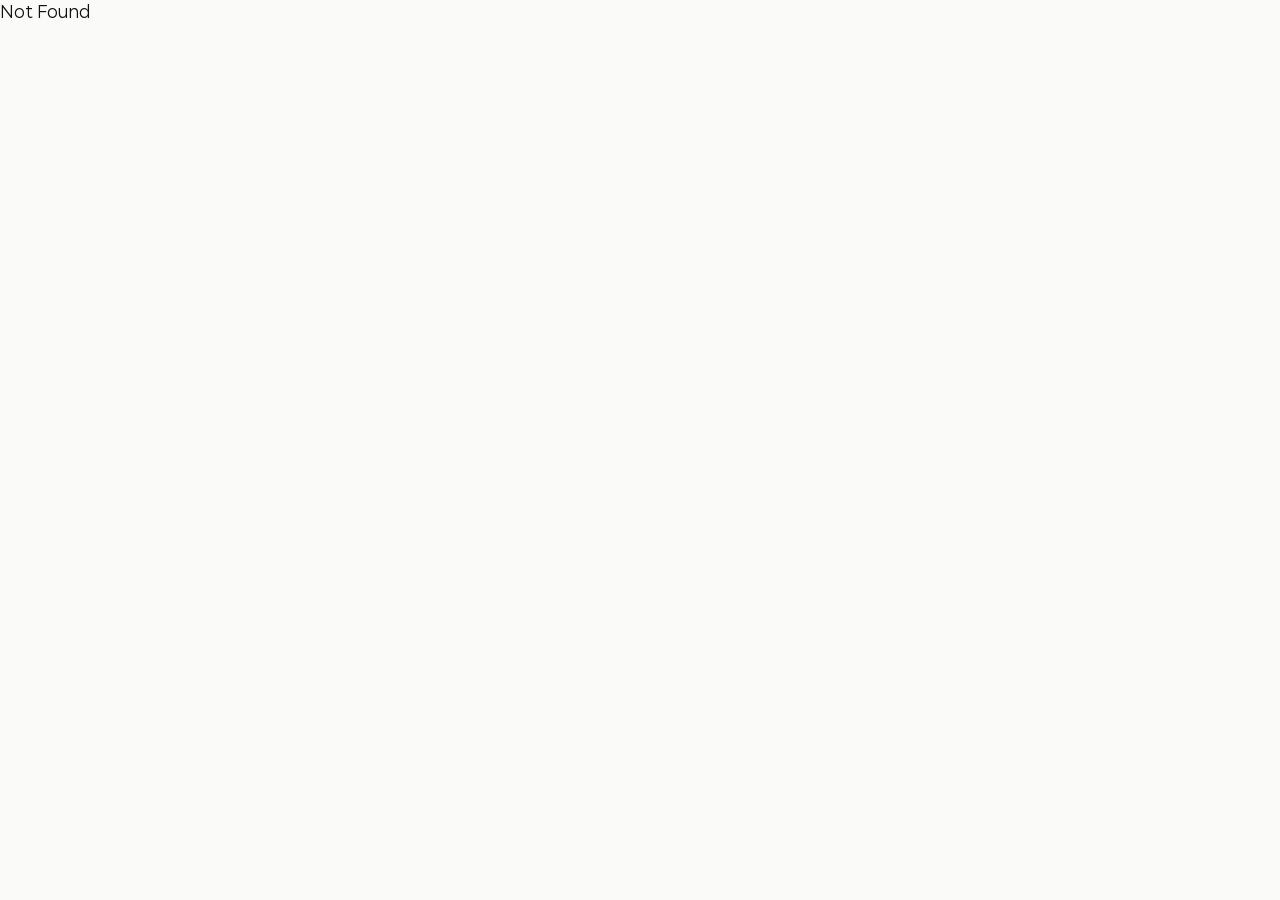
==== commit ab11e03a: "Restore the site to before the JavaScript removal" ====
--- a/index.html
+++ b/index.html
@@ -1,4 +1,4 @@
-<!DOCTYPE html><html lang="ja" class="antialiased"><head><meta name="twitter:card" content="summary_large_image"><meta property="og:title" content="MARU SPA &amp; SAUNA"><meta property="og:description" content="江南・狎鴎亭の男性専用ヒーリングエステ。ホテル式マッサージ、VIPケア、サウナ。24時間営業。"><meta charSet="utf-8"/><meta name="viewport" content="width=device-width, initial-scale=1, viewport-fit=cover"/><link rel="stylesheet" href="/assets/styles-BdBiKyeY.css" data-precedence="default"/><title>MARU SPA &amp; SAUNA | 江南・狎鴎亭のメンズエステ</title><meta name="theme-color" content="#fafaf8"/><meta name="description" content="江南・狎鴎亭の男性専用ヒーリングエステ。ホテル式マッサージ、VIPケア、サウナ。24時間営業。"/><meta property="og:locale" content="ja_JP"/><meta property="og:locale:alternate" content="ko_KR"/><meta name="robots" content="index, follow, max-image-preview:large"/><meta name="googlebot" content="index, follow, max-image-preview:large"/><meta property="og:image:alt" content="江南・狎鴎亭のメンズエステ MARU"/><meta name="geo.region" content="KR-11"/><meta name="geo.placename" content="ソウル特別市江南区新沙洞"/><link rel="preload" href="/fonts/bebas-neue.woff2" as="font" type="font/woff2" crossorigin="anonymous"/><link rel="preload" href="/fonts/noto-sans-jp-400.woff2" as="font" type="font/woff2" crossorigin="anonymous"/><link rel="icon" href="/favicon.ico" sizes="32x32"/><link rel="icon" type="image/svg+xml" href="/favicon.svg"/><link rel="manifest" href="/__grok/manifest.webmanifest"/><link rel="apple-touch-icon" href="/__grok/icon-180.png"/><link rel="canonical" href="https://marusauna.com/"/><link rel="alternate" hreflang="ko" href="https://marusauna.com/ko"/><link rel="alternate" hreflang="ja" href="https://marusauna.com/"/><link rel="alternate" hreflang="x-default" href="https://marusauna.com/"/><meta name="apple-mobile-web-app-title" content="MARU SPA &amp; SAUNA"><meta name="apple-mobile-web-app-status-bar-style" content="black"><script src="https://grok.com/grok-app-builder/extensions.js" defer></script></head><body><script type="application/ld+json">{"@context":"https://schema.org","@type":"HealthAndBeautyBusiness","name":"MARU SPA & SAUNA","telephone":"+82-10-2515-5442","alternateName":["마루 사우나","マルサウナ"],"image":["https://marusauna.com/og.jpg","https://marusauna.com/photos/hero-spa.jpg"],"url":"https://marusauna.com/","address":{"@type":"PostalAddress","streetAddress":"논현로 831 네오스빌딩 지하","addressLocality":"강남구","addressRegion":"서울특별시","addressCountry":"KR"},"geo":{"@type":"GeoCoordinates","latitude":37.522581,"longitude":127.027856},"hasMap":"https://www.google.com/maps/search/?api=1&query=%EC%84%9C%EC%9A%B8%ED%8A%B9%EB%B3%84%EC%8B%9C%20%EA%B0%95%EB%82%A8%EA%B5%AC%20%EB%85%BC%ED%98%84%EB%A1%9C%20831%20%EB%84%A4%EC%98%A4%EC%8A%A4%EB%B9%8C%EB%94%A9","openingHoursSpecification":{"@type":"OpeningHoursSpecification","dayOfWeek":["Monday","Tuesday","Wednesday","Thursday","Friday","Saturday","Sunday"],"opens":"00:00","closes":"23:59"},"priceRange":"₩120,000 - ₩250,000","currenciesAccepted":"KRW, JPY","paymentAccepted":"Cash, Credit Card","areaServed":"JP","inLanguage":"ja","hasOfferCatalog":{"@type":"OfferCatalog","name":"料金","itemListElement":[{"@type":"Offer","name":"Aコース 80分","price":"120000","priceCurrency":"KRW"},{"@type":"Offer","name":"Bコース 75分","price":"180000","priceCurrency":"KRW"},{"@type":"Offer","name":"Cコース 90分","price":"250000","priceCurrency":"KRW"}]}}</script><!--$--><div class="min-h-screen bg-bg text-ink"><a href="#content" class="sr-only focus:not-sr-only focus:fixed focus:top-3 focus:left-3 focus:z-[70] focus:rounded-full focus:bg-ink focus:px-4 focus:py-3 focus:text-sm focus:text-surface">本文へスキップ</a><header class="fixed inset-x-0 top-0 z-40 border-b border-line bg-surface/85 backdrop-blur-md"><div class="mx-auto flex h-16 max-w-6xl items-center justify-between gap-3 px-5 md:h-20 md:px-8"><a class="flex items-center gap-2.5 active" aria-label="MARU" href="/" data-status="active" aria-current="page"><svg viewBox="0 0 32 32" class="size-9 shrink-0 md:size-10" aria-hidden="true"><rect width="32" height="32" rx="6" fill="#111111"></rect><path fill="#FAFAF8" d="M4.5 23.2V6.8h5.4l6.1 9.4 6.1-9.4h5.4v16.4h-4.6V14.2L16 21.4l-6.9-7.2v9z"></path><rect x="4.5" y="25.2" width="23" height="2.4" fill="#E10600"></rect></svg><span class="font-display text-3xl tracking-[0.12em]">MARU</span></a><div class="ml-auto flex items-center gap-6 md:gap-8"><nav class="hidden gap-8 text-sm font-medium md:flex"><a class="hover:text-accent" href="/about">紹介</a><a class="hover:text-accent" href="/pricing">料金</a><a class="hover:text-accent" href="/gallery">ギャラリー</a><a class="hover:text-accent" href="/access">アクセス</a></nav><div class="inline-flex items-center rounded-full border border-line bg-soft p-1 text-[13px] font-medium tracking-[0.08em]"><a class="rounded-full px-3 py-1.5 text-muted hover:text-ink" href="/ko">KR</a><a aria-current="page" class="rounded-full px-3 py-1.5 bg-accent text-surface active" href="/" data-status="active">JP</a></div><button type="button" class="menu-button grid size-11 cursor-pointer place-items-center rounded-full border border-line md:hidden" popovertarget="mobile-menu" aria-label="メニューを開く"><svg xmlns="http://www.w3.org/2000/svg" width="24" height="24" viewBox="0 0 24 24" fill="none" stroke="currentColor" stroke-width="2" stroke-linecap="round" stroke-linejoin="round" class="lucide lucide-menu menu-open size-5" aria-hidden="true"><path d="M4 12h16"></path><path d="M4 18h16"></path><path d="M4 6h16"></path></svg><svg xmlns="http://www.w3.org/2000/svg" width="24" height="24" viewBox="0 0 24 24" fill="none" stroke="currentColor" stroke-width="2" stroke-linecap="round" stroke-linejoin="round" class="lucide lucide-x menu-close size-5" aria-hidden="true"><path d="M18 6 6 18"></path><path d="m6 6 12 12"></path></svg></button><nav id="mobile-menu" popover="auto" class="mobile-menu md:hidden"><a class="block py-3 text-right text-lg font-medium " href="/about">紹介</a><a class="block py-3 text-right text-lg font-medium " href="/pricing">料金</a><a class="block py-3 text-right text-lg font-medium " href="/gallery">ギャラリー</a><a class="block py-3 text-right text-lg font-medium " href="/access">アクセス</a></nav></div></div></header><main id="content" tabindex="-1" class="scroll-mt-20 outline-none"><section class="relative flex min-h-[100svh] items-end overflow-hidden pt-20"><picture class="block h-full w-full"><source type="image/webp" srcset="/photos/hero-spa-480.webp 480w, /photos/hero-spa-800.webp 800w, /photos/hero-spa-1280.webp 1280w" sizes="100vw"/><img src="/photos/hero-spa-1280.webp" alt="暖かい照明のトリートメントルーム" width="1920" height="1075" sizes="100vw" class="hero-zoom absolute inset-0 h-full w-full object-cover" decoding="async" fetchpriority="high"/></picture><div class="absolute inset-0 bg-gradient-to-t from-ink via-ink/45 to-ink/10"></div><div class="relative z-10 mx-auto w-full max-w-6xl px-5 pb-16 text-surface md:px-8 md:pb-24"><div class="hero-rise"><div class="mb-4"><p class="inline-block -rotate-2 bg-accent px-3 py-1 font-display text-lg tracking-[0.16em]">SEOUL GANGNAM</p></div></div><div class="flex flex-col items-start gap-5 md:flex-row md:items-end md:gap-10"><h1 class="hero-rise hero-rise-2 font-display leading-[0.8] tracking-tight"><span class="block text-[clamp(4.75rem,10vw,9rem)]">MARU</span><span class="mt-1 block text-[clamp(1.85rem,3.9vw,3.6rem)] tracking-[0.02em]">SPA &amp; SAUNA</span></h1><p class="hero-rise hero-rise-3 flex flex-col gap-1.5 pb-1 font-light leading-relaxed max-w-none text-[13.5px] sm:max-w-lg sm:text-base md:text-[17px]"><span class="whitespace-nowrap">江南・狎鴎亭にある私たちのMARUは</span><span class="whitespace-nowrap">心と体の疲れを一気に吹き飛ばす、</span><span class="whitespace-nowrap">韓国で最も有名な男性専用ヒーリングエステサロンです。</span></p></div><div class="hero-rise hero-rise-4"><p class="mt-6 text-sm font-medium tracking-wide md:text-base">日本語対応スタッフ在籍</p><ul class="mt-3 flex flex-wrap gap-2"><li class="rounded-full border border-white/40 px-3 py-1 text-xs font-medium">日本語OK</li><li class="rounded-full border border-white/40 px-3 py-1 text-xs font-medium">日本人歓迎</li><li class="rounded-full border border-white/40 px-3 py-1 text-xs font-medium">日本語メニューあり</li></ul><ul class="mt-3 flex flex-wrap items-center gap-x-4 gap-y-2 text-xs text-white/85"><li class="flex items-center gap-1.5"><svg xmlns="http://www.w3.org/2000/svg" width="24" height="24" viewBox="0 0 24 24" fill="none" stroke="currentColor" stroke-width="2" stroke-linecap="round" stroke-linejoin="round" class="lucide lucide-banknote size-4" aria-hidden="true"><rect width="20" height="12" x="2" y="6" rx="2"></rect><circle cx="12" cy="12" r="2"></circle><path d="M6 12h.01M18 12h.01"></path></svg>現金</li><li class="flex items-center gap-1.5"><svg xmlns="http://www.w3.org/2000/svg" width="24" height="24" viewBox="0 0 24 24" fill="none" stroke="currentColor" stroke-width="2" stroke-linecap="round" stroke-linejoin="round" class="lucide lucide-credit-card size-4" aria-hidden="true"><rect width="20" height="14" x="2" y="5" rx="2"></rect><line x1="2" x2="22" y1="10" y2="10"></line></svg>カード</li><li class="flex items-center gap-1.5"><span class="text-sm font-semibold leading-none" aria-hidden="true">¥</span>日本円</li></ul></div></div></section><section class="mx-auto max-w-6xl px-4 pb-16 md:px-8 md:pb-20 pt-16 md:pt-24"><p class="font-display text-xl tracking-[0.28em] text-accent">ABOUT</p><div class="mt-2 grid items-stretch gap-8 md:grid-cols-[minmax(0,1fr)_320px] lg:grid-cols-[minmax(0,1fr)_420px] lg:gap-12"><div><h2 class="max-w-full text-[clamp(2rem,4vw,3.15rem)] font-semibold leading-snug">疲れた心と体を癒す<br/>最高のヒーリング</h2><div class="mt-8 space-y-6 text-[15px] leading-relaxed text-muted sm:text-base md:text-[17px]"><p><span class="block  ">韓国旅行で疲れた心と体を</span><span class="block  ">私たちのMARUサウナで癒してください！</span><span class="block  ">ハイクラスホテル級サウナで</span><span class="block  ">入浴、サウナ、マッサージで体の疲れを回復でき、</span><span class="block  ">専門の女性セラピストのVIPケアで</span><span class="block  ">心のヒーリングまで受けられます。</span></p><p><span class="block  text-[1.2em] font-medium text-accent">いちばん大切なVIPケア！</span><span class="block  ">可愛く美しい韓国人女性が、</span><span class="block  ">想像以上のVIPケアで仕上げます。</span></p><p><span class="block  ">ソフトドリンクもお酒も、</span><span class="block  ">ラーメンも無料でご用意しています。</span><span class="block  ">静かな仮眠室も備えているので、</span><span class="block  ">完璧なヒーリングそのものです。</span></p></div></div><div class="relative mt-8 h-56 overflow-hidden rounded-card md:mt-0 md:h-full"><picture class="block h-full w-full"><source type="image/webp" srcset="/photos/sauna-480.webp 480w, /photos/sauna-800.webp 800w" sizes="(min-width: 1024px) 420px, (min-width: 768px) 320px, 100vw"/><img src="/photos/sauna-800.webp" alt="温かい木のサウナ室内" width="1168" height="784" sizes="(min-width: 1024px) 420px, (min-width: 768px) 320px, 100vw" class="absolute inset-0 h-full w-full object-cover" loading="lazy" decoding="async" fetchpriority="low"/></picture></div></div></section><section class="mx-auto grid max-w-6xl gap-4 px-5 pb-8 md:grid-cols-3 md:px-8"><article class="relative rounded-card bg-soft p-8"><span class="absolute top-5 left-5 h-1 w-10 bg-accent"></span><svg xmlns="http://www.w3.org/2000/svg" width="24" height="24" viewBox="0 0 24 24" fill="none" stroke="currentColor" stroke-width="2" stroke-linecap="round" stroke-linejoin="round" class="lucide lucide-sparkles mt-6 size-6" aria-hidden="true"><path d="M9.937 15.5A2 2 0 0 0 8.5 14.063l-6.135-1.582a.5.5 0 0 1 0-.962L8.5 9.936A2 2 0 0 0 9.937 8.5l1.582-6.135a.5.5 0 0 1 .963 0L14.063 8.5A2 2 0 0 0 15.5 9.937l6.135 1.581a.5.5 0 0 1 0 .964L15.5 14.063a2 2 0 0 0-1.437 1.437l-1.582 6.135a.5.5 0 0 1-.963 0z"></path><path d="M20 3v4"></path><path d="M22 5h-4"></path><path d="M4 17v2"></path><path d="M5 18H3"></path></svg><h3 class="mt-4 text-xl font-semibold">清潔な管理</h3><p class="mt-2 whitespace-pre-line text-[15px] leading-relaxed text-muted">毎日の清掃と消毒で、衛生をいちばんに考えています。</p></article><article class="relative rounded-card bg-soft p-8"><span class="absolute top-5 left-5 h-1 w-10 bg-accent"></span><svg xmlns="http://www.w3.org/2000/svg" width="24" height="24" viewBox="0 0 24 24" fill="none" stroke="currentColor" stroke-width="2" stroke-linecap="round" stroke-linejoin="round" class="lucide lucide-waves mt-6 size-6" aria-hidden="true"><path d="M2 6c.6.5 1.2 1 2.5 1C7 7 7 5 9.5 5c2.6 0 2.4 2 5 2 2.5 0 2.5-2 5-2 1.3 0 1.9.5 2.5 1"></path><path d="M2 12c.6.5 1.2 1 2.5 1 2.5 0 2.5-2 5-2 2.6 0 2.4 2 5 2 2.5 0 2.5-2 5-2 1.3 0 1.9.5 2.5 1"></path><path d="M2 18c.6.5 1.2 1 2.5 1 2.5 0 2.5-2 5-2 2.6 0 2.4 2 5 2 2.5 0 2.5-2 5-2 1.3 0 1.9.5 2.5 1"></path></svg><h3 class="mt-4 text-xl font-semibold">最大規模のサウナと休憩施設</h3><p class="mt-2 whitespace-pre-line text-[15px] leading-relaxed text-muted">大型サウナ、レストラン、売店、仮眠室など
+<!DOCTYPE html><html lang="ja" class="antialiased"><head><meta name="twitter:card" content="summary_large_image"><meta name="twitter:title" content="MARU SPA &amp; SAUNA"><meta property="og:title" content="MARU SPA &amp; SAUNA"><meta property="og:site_name" content="MARU SPA &amp; SAUNA"><meta property="og:description" content="江南・狎鴎亭の男性専用ヒーリングエステ。ホテル式マッサージ、VIPケア、サウナ。24時間営業。"><meta name="twitter:description" content="江南・狎鴎亭の男性専用ヒーリングエステ。ホテル式マッサージ、VIPケア、サウナ。24時間営業。"><meta property="og:type" content="website"><meta property="og:url" content="https://marusauna.com/"><meta property="og:image" content="https://marusauna.com/og.jpg"><meta property="og:image:width" content="1200"><meta property="og:image:height" content="630"><meta name="twitter:image" content="https://marusauna.com/og.jpg"><meta charSet="utf-8"/><meta name="viewport" content="width=device-width, initial-scale=1"/><link rel="preload" as="image" href="/photos/hero-spa.jpg" fetchPriority="high"/><link rel="preload" as="image" href="/photos/sauna.jpg"/><link rel="stylesheet" href="/assets/styles-ChNzn0M5.css" data-precedence="default"/><title>MARU SPA &amp; SAUNA | 江南・狎鴎亭のメンズエステ</title><meta name="theme-color" content="#fafaf8"/><meta name="description" content="江南・狎鴎亭の男性専用ヒーリングエステ。ホテル式マッサージ、VIPケア、サウナ。24時間営業。"/><meta property="og:locale" content="ja_JP"/><meta property="og:locale:alternate" content="ko_KR"/><meta name="robots" content="index, follow, max-image-preview:large"/><meta name="googlebot" content="index, follow, max-image-preview:large"/><meta name="geo.region" content="KR-11"/><meta name="geo.placename" content="ソウル特別市江南区新沙洞"/><link rel="modulepreload" href="/assets/index-BAKFYNxY.js"/><link rel="modulepreload" href="/assets/routes-pkZm2VGm.js"/><link rel="modulepreload" href="/assets/site-page-X49fSrQn.js"/><link rel="icon" href="/favicon.ico" sizes="32x32"/><link rel="icon" type="image/svg+xml" href="/favicon.svg"/><link rel="manifest" href="/__grok/manifest.webmanifest"/><link rel="apple-touch-icon" href="/__grok/icon-180.png"/><link rel="canonical" href="https://marusauna.com/"/><link rel="alternate" hreflang="ko" href="https://marusauna.com/ko"/><link rel="alternate" hreflang="ja" href="https://marusauna.com/"/><link rel="alternate" hreflang="x-default" href="https://marusauna.com/"/><meta name="apple-mobile-web-app-title" content="MARU SPA &amp; SAUNA"><meta name="apple-mobile-web-app-status-bar-style" content="black"><script src="https://grok.com/grok-app-builder/extensions.js" defer></script></head><body><script type="application/ld+json">{"@context":"https://schema.org","@type":["HealthAndBeautyBusiness","Sauna"],"name":"MARU SPA & SAUNA","telephone":"+82-10-2515-5442","alternateName":["마루 사우나","マルサウナ"],"image":["https://marusauna.com/og.jpg","https://marusauna.com/photos/hero-spa.jpg"],"url":"https://marusauna.com/","address":{"@type":"PostalAddress","streetAddress":"논현로 831 네오스빌 지하","addressLocality":"강남구","addressRegion":"서울특별시","addressCountry":"KR"},"geo":{"@type":"GeoCoordinates","latitude":37.522581,"longitude":127.027856},"openingHoursSpecification":{"@type":"OpeningHoursSpecification","dayOfWeek":["Monday","Tuesday","Wednesday","Thursday","Friday","Saturday","Sunday"],"opens":"00:00","closes":"23:59"},"priceRange":"₩120,000 - ₩250,000","currenciesAccepted":"KRW, JPY","paymentAccepted":"Cash, Credit Card","areaServed":"JP","inLanguage":["ja","ko"]}</script><!--$--><div class="min-h-screen bg-bg text-ink"><a href="#content" class="sr-only focus:not-sr-only focus:fixed focus:top-3 focus:left-3 focus:z-[70] focus:rounded-full focus:bg-ink focus:px-4 focus:py-3 focus:text-sm focus:text-surface">本文へスキップ</a><header class="fixed inset-x-0 top-0 z-40 border-b border-line bg-surface/85 backdrop-blur-md"><div class="mx-auto flex h-16 max-w-6xl items-center justify-between gap-3 px-5 md:h-20 md:px-8"><a class="flex items-center gap-2.5 active" aria-label="MARU" href="/" data-status="active" aria-current="page"><svg viewBox="0 0 32 32" class="size-9 shrink-0 md:size-10" aria-hidden="true"><rect width="32" height="32" rx="6" fill="#111111"></rect><path fill="#FAFAF8" d="M4.5 23.2V6.8h5.4l6.1 9.4 6.1-9.4h5.4v16.4h-4.6V14.2L16 21.4l-6.9-7.2v9z"></path><rect x="4.5" y="25.2" width="23" height="2.4" fill="#E10600"></rect></svg><span class="font-display text-3xl tracking-[0.12em]">MARU</span></a><div class="ml-auto flex items-center gap-6 md:gap-8"><nav class="hidden gap-8 text-sm font-medium md:flex"><a class="hover:text-accent" href="/about">紹介</a><a class="hover:text-accent" href="/pricing">料金</a><a class="hover:text-accent" href="/gallery">ギャラリー</a><a class="hover:text-accent" href="/access">アクセス</a></nav><div class="inline-flex items-center rounded-full border border-line bg-soft p-1 text-[13px] font-medium tracking-[0.08em]"><a class="rounded-full px-3 py-1.5 text-muted hover:text-ink" href="/ko">KR</a><a aria-current="page" class="rounded-full px-3 py-1.5 bg-accent text-surface active" href="/" data-status="active">JP</a></div><button type="button" class="grid size-11 place-items-center rounded-full border border-line md:hidden" aria-expanded="false" aria-controls="mobile-menu" aria-label="メニューを開く"><svg xmlns="http://www.w3.org/2000/svg" width="24" height="24" viewBox="0 0 24 24" fill="none" stroke="currentColor" stroke-width="2" stroke-linecap="round" stroke-linejoin="round" class="lucide lucide-menu size-5" aria-hidden="true"><path d="M4 12h16"></path><path d="M4 18h16"></path><path d="M4 6h16"></path></svg></button></div></div><nav id="mobile-menu" hidden="" class="border-t border-line bg-surface px-5 py-4 md:hidden"><a class="block py-3 text-right text-lg font-medium " href="/about">紹介</a><a class="block py-3 text-right text-lg font-medium " href="/pricing">料金</a><a class="block py-3 text-right text-lg font-medium " href="/gallery">ギャラリー</a><a class="block py-3 text-right text-lg font-medium " href="/access">アクセス</a></nav></header><main id="content" tabindex="-1" class="scroll-mt-20 outline-none"><section class="relative flex min-h-[100svh] items-end overflow-hidden pt-20"><img src="/photos/hero-spa.jpg" alt="暖かい照明のトリートメントルーム" fetchPriority="high" decoding="async" class="hero-zoom absolute inset-0 h-full w-full object-cover"/><div class="absolute inset-0 bg-gradient-to-t from-ink via-ink/45 to-ink/10"></div><div class="relative z-10 mx-auto w-full max-w-6xl px-5 pb-16 text-surface md:px-8 md:pb-24"><div class="hero-rise"><div class="mb-4"><p class="inline-block -rotate-2 bg-accent px-3 py-1 font-display text-lg tracking-[0.16em]">SEOUL GANGNAM</p></div></div><div class="flex flex-col items-start gap-5 md:flex-row md:items-end md:gap-10"><h1 class="hero-rise hero-rise-2 font-display leading-[0.8] tracking-tight"><span class="block text-[clamp(4.75rem,10vw,9rem)]">MARU</span><span class="mt-1 block text-[clamp(1.85rem,3.9vw,3.6rem)] tracking-[0.02em]">SPA &amp; SAUNA</span></h1><p class="hero-rise hero-rise-3 flex flex-col gap-1.5 pb-1 font-light leading-relaxed max-w-none text-[13.5px] sm:max-w-lg sm:text-base md:text-[17px]"><span class="whitespace-nowrap">江南・狎鴎亭にある私たちのMARUは</span><span class="whitespace-nowrap">心と体の疲れを一気に吹き飛ばす、</span><span class="whitespace-nowrap">韓国で最も有名な男性専用ヒーリングエステサロンです。</span></p></div><div class="hero-rise hero-rise-4"><p class="mt-6 text-sm font-medium tracking-wide md:text-base">日本語対応スタッフ在籍</p><ul class="mt-3 flex flex-wrap gap-2"><li class="rounded-full border border-white/40 px-3 py-1 text-xs font-medium">日本語OK</li><li class="rounded-full border border-white/40 px-3 py-1 text-xs font-medium">日本人歓迎</li><li class="rounded-full border border-white/40 px-3 py-1 text-xs font-medium">日本語メニューあり</li></ul><ul class="mt-3 flex flex-wrap items-center gap-x-4 gap-y-2 text-xs text-white/85"><li class="flex items-center gap-1.5"><svg xmlns="http://www.w3.org/2000/svg" width="24" height="24" viewBox="0 0 24 24" fill="none" stroke="currentColor" stroke-width="2" stroke-linecap="round" stroke-linejoin="round" class="lucide lucide-banknote size-4" aria-hidden="true"><rect width="20" height="12" x="2" y="6" rx="2"></rect><circle cx="12" cy="12" r="2"></circle><path d="M6 12h.01M18 12h.01"></path></svg>現金</li><li class="flex items-center gap-1.5"><svg xmlns="http://www.w3.org/2000/svg" width="24" height="24" viewBox="0 0 24 24" fill="none" stroke="currentColor" stroke-width="2" stroke-linecap="round" stroke-linejoin="round" class="lucide lucide-credit-card size-4" aria-hidden="true"><rect width="20" height="14" x="2" y="5" rx="2"></rect><line x1="2" x2="22" y1="10" y2="10"></line></svg>カード</li><li class="flex items-center gap-1.5"><span class="text-sm font-semibold leading-none" aria-hidden="true">¥</span>日本円</li></ul></div></div></section><section class="mx-auto max-w-6xl px-4 pb-16 md:px-8 md:pb-20 pt-16 md:pt-24"><p class="font-display text-xl tracking-[0.28em] text-accent">ABOUT</p><div class="mt-2 grid items-stretch gap-8 md:grid-cols-[minmax(0,1fr)_320px] lg:grid-cols-[minmax(0,1fr)_420px] lg:gap-12"><div><h2 class="max-w-full text-[clamp(2rem,4vw,3.15rem)] font-semibold leading-snug">疲れた心と体を癒す<br/>最高のヒーリング</h2><div class="mt-8 space-y-6 text-[15px] leading-relaxed text-muted sm:text-base md:text-[17px]"><p><span class="block  ">韓国旅行で疲れた心と体を</span><span class="block  ">私たちのMARUサウナで癒してください！</span><span class="block  ">ハイクラスホテル級サウナで</span><span class="block  ">入浴、サウナ、マッサージで体の疲れを回復でき、</span><span class="block  ">専門の女性セラピストのVIPケアで</span><span class="block  ">心のヒーリングまで受けられます。</span></p><p><span class="block  text-[1.2em] font-medium text-accent">いちばん大切なVIPケア！</span><span class="block  ">可愛く美しい韓国人女性が、</span><span class="block  ">想像以上のVIPケアで仕上げます。</span></p><p><span class="block  ">ソフトドリンクもお酒も、</span><span class="block  ">ラーメンも無料でご用意しています。</span><span class="block  ">静かな仮眠室も備えているので、</span><span class="block  ">完璧なヒーリングそのものです。</span></p></div></div><div class="relative mt-8 h-56 overflow-hidden rounded-card md:mt-0 md:h-full"><img src="/photos/sauna.jpg" alt="温かい木のサウナ室内" class="absolute inset-0 h-full w-full object-cover"/></div></div></section><section class="mx-auto grid max-w-6xl gap-4 px-5 pb-8 md:grid-cols-3 md:px-8"><article class="relative rounded-card bg-soft p-8"><span class="absolute top-5 left-5 h-1 w-10 bg-accent"></span><svg xmlns="http://www.w3.org/2000/svg" width="24" height="24" viewBox="0 0 24 24" fill="none" stroke="currentColor" stroke-width="2" stroke-linecap="round" stroke-linejoin="round" class="lucide lucide-sparkles mt-6 size-6" aria-hidden="true"><path d="M9.937 15.5A2 2 0 0 0 8.5 14.063l-6.135-1.582a.5.5 0 0 1 0-.962L8.5 9.936A2 2 0 0 0 9.937 8.5l1.582-6.135a.5.5 0 0 1 .963 0L14.063 8.5A2 2 0 0 0 15.5 9.937l6.135 1.581a.5.5 0 0 1 0 .964L15.5 14.063a2 2 0 0 0-1.437 1.437l-1.582 6.135a.5.5 0 0 1-.963 0z"></path><path d="M20 3v4"></path><path d="M22 5h-4"></path><path d="M4 17v2"></path><path d="M5 18H3"></path></svg><h3 class="mt-4 text-xl font-semibold">清潔な管理</h3><p class="mt-2 whitespace-pre-line text-[15px] leading-relaxed text-muted">毎日の清掃と消毒で、衛生をいちばんに考えています。</p></article><article class="relative rounded-card bg-soft p-8"><span class="absolute top-5 left-5 h-1 w-10 bg-accent"></span><svg xmlns="http://www.w3.org/2000/svg" width="24" height="24" viewBox="0 0 24 24" fill="none" stroke="currentColor" stroke-width="2" stroke-linecap="round" stroke-linejoin="round" class="lucide lucide-waves mt-6 size-6" aria-hidden="true"><path d="M2 6c.6.5 1.2 1 2.5 1C7 7 7 5 9.5 5c2.6 0 2.4 2 5 2 2.5 0 2.5-2 5-2 1.3 0 1.9.5 2.5 1"></path><path d="M2 12c.6.5 1.2 1 2.5 1 2.5 0 2.5-2 5-2 2.6 0 2.4 2 5 2 2.5 0 2.5-2 5-2 1.3 0 1.9.5 2.5 1"></path><path d="M2 18c.6.5 1.2 1 2.5 1 2.5 0 2.5-2 5-2 2.6 0 2.4 2 5 2 2.5 0 2.5-2 5-2 1.3 0 1.9.5 2.5 1"></path></svg><h3 class="mt-4 text-xl font-semibold">最大規模のサウナと休憩施設</h3><p class="mt-2 whitespace-pre-line text-[15px] leading-relaxed text-muted">大型サウナ、レストラン、売店、仮眠室など
 各種設備を完備</p></article><article class="relative rounded-card bg-soft p-8"><span class="absolute top-5 left-5 h-1 w-10 bg-accent"></span><svg xmlns="http://www.w3.org/2000/svg" width="24" height="24" viewBox="0 0 24 24" fill="none" stroke="currentColor" stroke-width="2" stroke-linecap="round" stroke-linejoin="round" class="lucide lucide-map-pin mt-6 size-6" aria-hidden="true"><path d="M20 10c0 4.993-5.539 10.193-7.399 11.799a1 1 0 0 1-1.202 0C9.539 20.193 4 14.993 4 10a8 8 0 0 1 16 0"></path><circle cx="12" cy="10" r="3"></circle></svg><h3 class="mt-4 text-xl font-semibold">便利なアクセス</h3><p class="mt-2 whitespace-pre-line text-[15px] leading-relaxed text-muted">地下鉄・狎鴎亭駅から近いです。
-観光の途中に立ち寄りやすい立地です。</p></article></section><section class="bg-soft py-28 md:py-36"><div class="mx-auto max-w-6xl px-5 md:px-8"><p class="font-display text-xl tracking-[0.28em] text-accent">PRICING</p><h2 class="mt-2 max-w-full text-[clamp(2rem,4vw,3.15rem)] font-semibold leading-snug">ご利用料金</h2><p class="mt-4 text-[14px] leading-relaxed break-keep text-muted sm:text-base"><span class="block">お会計の際にこのページをご提示ください。</span><span class="block">ウェブ会員向けの特別割引です。</span></p><ul class="mt-4 flex flex-wrap gap-2"><li class="flex items-center gap-1.5 rounded-full border border-line bg-surface px-3 py-1.5 text-sm text-ink"><svg xmlns="http://www.w3.org/2000/svg" width="24" height="24" viewBox="0 0 24 24" fill="none" stroke="currentColor" stroke-width="2" stroke-linecap="round" stroke-linejoin="round" class="lucide lucide-banknote size-4 text-accent" aria-hidden="true"><rect width="20" height="12" x="2" y="6" rx="2"></rect><circle cx="12" cy="12" r="2"></circle><path d="M6 12h.01M18 12h.01"></path></svg>現金</li><li class="flex items-center gap-1.5 rounded-full border border-line bg-surface px-3 py-1.5 text-sm text-ink"><svg xmlns="http://www.w3.org/2000/svg" width="24" height="24" viewBox="0 0 24 24" fill="none" stroke="currentColor" stroke-width="2" stroke-linecap="round" stroke-linejoin="round" class="lucide lucide-credit-card size-4 text-accent" aria-hidden="true"><rect width="20" height="14" x="2" y="5" rx="2"></rect><line x1="2" x2="22" y1="10" y2="10"></line></svg>カード</li><li class="flex items-center gap-1.5 rounded-full border border-line bg-surface px-3 py-1.5 text-sm text-ink"><span class="text-sm font-semibold text-accent" aria-hidden="true">¥</span>日本円</li></ul><div class="mt-10 grid items-stretch gap-4 sm:grid-cols-2 xl:grid-cols-4"><article class="flex h-full flex-col overflow-hidden rounded-card bg-surface text-center ring-2 ring-transparent transition-[box-shadow] duration-300 hover:ring-accent active:ring-accent"><h3 class="border-b border-line px-6 py-3 text-2xl font-semibold tracking-[0.14em]">Aコース<span class="ml-2 text-lg font-medium tracking-normal text-muted">80分</span></h3><div class="flex flex-1 flex-col px-6 py-8"><p class="whitespace-nowrap font-display text-[clamp(2.4rem,3vw,3.25rem)] leading-none tabular-nums">120,000<span class="ml-1 font-sans text-lg font-medium">ウォン</span></p><div class="mt-4 flex flex-col items-center gap-2 text-[15px] font-light leading-relaxed text-muted"><span>60分ホテル式マッサージ</span><span class="text-base leading-none text-ink">+</span><span>20分ケア</span></div></div></article><article class="flex h-full flex-col overflow-hidden rounded-card bg-surface text-center ring-2 ring-transparent transition-[box-shadow] duration-300 hover:ring-accent active:ring-accent"><h3 class="border-b border-line px-6 py-3 text-2xl font-semibold tracking-[0.14em]">Bコース<span class="ml-2 text-lg font-medium tracking-normal text-muted">75分</span></h3><div class="flex flex-1 flex-col px-6 py-8"><p class="whitespace-nowrap font-display text-[clamp(2.4rem,3vw,3.25rem)] leading-none tabular-nums">180,000<span class="ml-1 font-sans text-lg font-medium">ウォン</span></p><div class="mt-4 flex flex-col items-center gap-2 text-[15px] font-light leading-relaxed text-muted"><span>60分ホテル式マッサージ</span><span class="text-base leading-none text-ink">+</span><span>15分VIPケア</span></div></div></article><article class="flex h-full flex-col overflow-hidden rounded-card bg-surface text-center ring-2 ring-transparent transition-[box-shadow] duration-300 hover:ring-accent active:ring-accent"><h3 class="border-b border-line px-6 py-3 text-2xl font-semibold tracking-[0.14em]">Cコース<span class="ml-2 text-lg font-medium tracking-normal text-muted">90分</span></h3><div class="flex flex-1 flex-col px-6 py-8"><p class="whitespace-nowrap font-display text-[clamp(2.4rem,3vw,3.25rem)] leading-none tabular-nums">250,000<span class="ml-1 font-sans text-lg font-medium">ウォン</span></p><div class="mt-4 flex flex-col items-center gap-2 text-[15px] font-light leading-relaxed text-muted"><span>15分VIPケア</span><span class="text-base leading-none text-ink">+</span><span>60分ホテル式マッサージ</span><span class="text-base leading-none text-ink">+</span><span>15分VIPケア</span></div></div></article><article class="flex h-full flex-col overflow-hidden rounded-card bg-surface text-center ring-2 ring-transparent transition-[box-shadow] duration-300 hover:ring-accent active:ring-accent"><h3 class="border-b border-line px-6 py-3 text-2xl font-semibold tracking-[0.14em]">ご案内</h3><ul class="flex flex-1 flex-col items-center justify-center gap-3 px-6 py-8 text-center text-[15px] font-light leading-relaxed text-muted"><li class="flex items-start justify-center gap-2.5"><span class="mt-[0.55em] size-1 shrink-0 rounded-full bg-ink" aria-hidden="true"></span><span>すべてのコースでサウナを自由にご利用いただけます</span></li><li class="flex items-start justify-center gap-2.5"><span class="mt-[0.55em] size-1 shrink-0 rounded-full bg-ink" aria-hidden="true"></span><span>現金価格です。カードご利用時は＋2万ウォン</span></li><li class="flex items-start justify-center gap-2.5"><span class="mt-[0.55em] size-1 shrink-0 rounded-full bg-ink" aria-hidden="true"></span><span>日本円でのお支払いが可能です。会計時点の為替レートを適用します</span></li></ul></article></div></div></section><section id="facility" class="mx-auto max-w-6xl px-5 pb-24 md:px-8 md:pb-32 pt-16 md:pt-24"><p class="font-display text-lg tracking-[0.14em] text-accent md:text-xl">Facility introduction</p><h2 class="mt-2 max-w-full text-[clamp(2rem,4vw,3.15rem)] font-semibold leading-snug">施設紹介</h2><div class="mt-10 grid grid-cols-2 gap-3 md:grid-cols-3"><div class="group relative overflow-hidden rounded-card col-span-2 h-56 md:col-span-3 md:h-[28rem]"><div id="photo-home-0" class="photo absolute inset-0"><picture class="block h-full w-full"><source type="image/webp" srcset="/photos/hall-480.webp 480w, /photos/hall-800.webp 800w" sizes="100vw"/><img src="/photos/hall-800.webp" alt="廊下とラウンジ" width="900" height="600" sizes="100vw" class="h-full w-full object-cover md:group-hover:scale-105" loading="lazy" decoding="async" fetchpriority="low"/></picture><a href="#photo-home-0" class="photo-open absolute inset-0 z-10" aria-label="廊下とラウンジ"><span class="absolute right-3 bottom-3 grid size-9 place-items-center rounded-full bg-ink/70 text-surface"><svg xmlns="http://www.w3.org/2000/svg" width="24" height="24" viewBox="0 0 24 24" fill="none" stroke="currentColor" stroke-width="2" stroke-linecap="round" stroke-linejoin="round" class="lucide lucide-zoom-in size-4" aria-hidden="true"><circle cx="11" cy="11" r="8"></circle><line x1="21" x2="16.65" y1="21" y2="16.65"></line><line x1="11" x2="11" y1="8" y2="14"></line><line x1="8" x2="14" y1="11" y2="11"></line></svg></span></a><a href="#photo-home-1" class="photo-nav photo-next" aria-label="次の写真">›</a><a href="#facility" class="photo-nav photo-close" aria-label="写真を閉じる"><svg xmlns="http://www.w3.org/2000/svg" width="24" height="24" viewBox="0 0 24 24" fill="none" stroke="currentColor" stroke-width="2" stroke-linecap="round" stroke-linejoin="round" class="lucide lucide-x size-5" aria-hidden="true"><path d="M18 6 6 18"></path><path d="m6 6 12 12"></path></svg></a></div></div><div class="group relative overflow-hidden rounded-card h-44 md:h-64"><div id="photo-home-1" class="photo absolute inset-0"><picture class="block h-full w-full"><source type="image/webp" srcset="/photos/reception-480.webp 480w" sizes="(min-width: 768px) 33vw, 50vw"/><img src="/photos/reception-480.webp" alt="フロント" width="800" height="533" sizes="(min-width: 768px) 33vw, 50vw" class="h-full w-full object-cover md:group-hover:scale-105" loading="lazy" decoding="async" fetchpriority="low"/></picture><a href="#photo-home-1" class="photo-open absolute inset-0 z-10" aria-label="フロント"><span class="absolute right-3 bottom-3 grid size-9 place-items-center rounded-full bg-ink/70 text-surface"><svg xmlns="http://www.w3.org/2000/svg" width="24" height="24" viewBox="0 0 24 24" fill="none" stroke="currentColor" stroke-width="2" stroke-linecap="round" stroke-linejoin="round" class="lucide lucide-zoom-in size-4" aria-hidden="true"><circle cx="11" cy="11" r="8"></circle><line x1="21" x2="16.65" y1="21" y2="16.65"></line><line x1="11" x2="11" y1="8" y2="14"></line><line x1="8" x2="14" y1="11" y2="11"></line></svg></span></a><a href="#photo-home-0" class="photo-nav photo-prev" aria-label="前の写真">‹</a><a href="#photo-home-2" class="photo-nav photo-next" aria-label="次の写真">›</a><a href="#facility" class="photo-nav photo-close" aria-label="写真を閉じる"><svg xmlns="http://www.w3.org/2000/svg" width="24" height="24" viewBox="0 0 24 24" fill="none" stroke="currentColor" stroke-width="2" stroke-linecap="round" stroke-linejoin="round" class="lucide lucide-x size-5" aria-hidden="true"><path d="M18 6 6 18"></path><path d="m6 6 12 12"></path></svg></a></div></div><div class="group relative overflow-hidden rounded-card h-44 md:h-64"><div id="photo-home-2" class="photo absolute inset-0"><picture class="block h-full w-full"><source type="image/webp" srcset="/photos/cafe-480.webp 480w, /photos/cafe-800.webp 800w" sizes="(min-width: 768px) 33vw, 50vw"/><img src="/photos/cafe-800.webp" alt="カフェラウンジ" width="900" height="600" sizes="(min-width: 768px) 33vw, 50vw" class="h-full w-full object-cover md:group-hover:scale-105" loading="lazy" decoding="async" fetchpriority="low"/></picture><a href="#photo-home-2" class="photo-open absolute inset-0 z-10" aria-label="カフェラウンジ"><span class="absolute right-3 bottom-3 grid size-9 place-items-center rounded-full bg-ink/70 text-surface"><svg xmlns="http://www.w3.org/2000/svg" width="24" height="24" viewBox="0 0 24 24" fill="none" stroke="currentColor" stroke-width="2" stroke-linecap="round" stroke-linejoin="round" class="lucide lucide-zoom-in size-4" aria-hidden="true"><circle cx="11" cy="11" r="8"></circle><line x1="21" x2="16.65" y1="21" y2="16.65"></line><line x1="11" x2="11" y1="8" y2="14"></line><line x1="8" x2="14" y1="11" y2="11"></line></svg></span></a><a href="#photo-home-1" class="photo-nav photo-prev" aria-label="前の写真">‹</a><a href="#photo-home-3" class="photo-nav photo-next" aria-label="次の写真">›</a><a href="#facility" class="photo-nav photo-close" aria-label="写真を閉じる"><svg xmlns="http://www.w3.org/2000/svg" width="24" height="24" viewBox="0 0 24 24" fill="none" stroke="currentColor" stroke-width="2" stroke-linecap="round" stroke-linejoin="round" class="lucide lucide-x size-5" aria-hidden="true"><path d="M18 6 6 18"></path><path d="m6 6 12 12"></path></svg></a></div></div><div class="group relative overflow-hidden rounded-card h-44 md:h-64"><div id="photo-home-3" class="photo absolute inset-0"><picture class="block h-full w-full"><source type="image/webp" srcset="/photos/bath-480.webp 480w, /photos/bath-800.webp 800w" sizes="(min-width: 768px) 33vw, 50vw"/><img src="/photos/bath-800.webp" alt="入浴施設" width="900" height="600" sizes="(min-width: 768px) 33vw, 50vw" class="h-full w-full object-cover md:group-hover:scale-105" loading="lazy" decoding="async" fetchpriority="low"/></picture><a href="#photo-home-3" class="photo-open absolute inset-0 z-10" aria-label="入浴施設"><span class="absolute right-3 bottom-3 grid size-9 place-items-center rounded-full bg-ink/70 text-surface"><svg xmlns="http://www.w3.org/2000/svg" width="24" height="24" viewBox="0 0 24 24" fill="none" stroke="currentColor" stroke-width="2" stroke-linecap="round" stroke-linejoin="round" class="lucide lucide-zoom-in size-4" aria-hidden="true"><circle cx="11" cy="11" r="8"></circle><line x1="21" x2="16.65" y1="21" y2="16.65"></line><line x1="11" x2="11" y1="8" y2="14"></line><line x1="8" x2="14" y1="11" y2="11"></line></svg></span></a><a href="#photo-home-2" class="photo-nav photo-prev" aria-label="前の写真">‹</a><a href="#photo-home-4" class="photo-nav photo-next" aria-label="次の写真">›</a><a href="#facility" class="photo-nav photo-close" aria-label="写真を閉じる"><svg xmlns="http://www.w3.org/2000/svg" width="24" height="24" viewBox="0 0 24 24" fill="none" stroke="currentColor" stroke-width="2" stroke-linecap="round" stroke-linejoin="round" class="lucide lucide-x size-5" aria-hidden="true"><path d="M18 6 6 18"></path><path d="m6 6 12 12"></path></svg></a></div></div><div class="group relative overflow-hidden rounded-card h-44 md:h-64"><div id="photo-home-4" class="photo absolute inset-0"><picture class="block h-full w-full"><source type="image/webp" srcset="/photos/massage-480.webp 480w" sizes="(min-width: 768px) 33vw, 50vw"/><img src="/photos/massage-480.webp" alt="マッサージルーム" width="700" height="1000" sizes="(min-width: 768px) 33vw, 50vw" class="h-full w-full object-cover md:group-hover:scale-105" loading="lazy" decoding="async" fetchpriority="low"/></picture><a href="#photo-home-4" class="photo-open absolute inset-0 z-10" aria-label="マッサージルーム"><span class="absolute right-3 bottom-3 grid size-9 place-items-center rounded-full bg-ink/70 text-surface"><svg xmlns="http://www.w3.org/2000/svg" width="24" height="24" viewBox="0 0 24 24" fill="none" stroke="currentColor" stroke-width="2" stroke-linecap="round" stroke-linejoin="round" class="lucide lucide-zoom-in size-4" aria-hidden="true"><circle cx="11" cy="11" r="8"></circle><line x1="21" x2="16.65" y1="21" y2="16.65"></line><line x1="11" x2="11" y1="8" y2="14"></line><line x1="8" x2="14" y1="11" y2="11"></line></svg></span></a><a href="#photo-home-3" class="photo-nav photo-prev" aria-label="前の写真">‹</a><a href="#photo-home-5" class="photo-nav photo-next" aria-label="次の写真">›</a><a href="#facility" class="photo-nav photo-close" aria-label="写真を閉じる"><svg xmlns="http://www.w3.org/2000/svg" width="24" height="24" viewBox="0 0 24 24" fill="none" stroke="currentColor" stroke-width="2" stroke-linecap="round" stroke-linejoin="round" class="lucide lucide-x size-5" aria-hidden="true"><path d="M18 6 6 18"></path><path d="m6 6 12 12"></path></svg></a></div></div><div class="group relative overflow-hidden rounded-card h-44 md:h-64"><div id="photo-home-5" class="photo absolute inset-0"><picture class="block h-full w-full"><source type="image/webp" srcset="/photos/karaoke-480.webp 480w, /photos/karaoke-800.webp 800w" sizes="(min-width: 768px) 33vw, 50vw"/><img src="/photos/karaoke-800.webp" alt="カラオケ" width="900" height="600" sizes="(min-width: 768px) 33vw, 50vw" class="h-full w-full object-cover md:group-hover:scale-105" loading="lazy" decoding="async" fetchpriority="low"/></picture><a href="#photo-home-5" class="photo-open absolute inset-0 z-10" aria-label="カラオケ"><span class="absolute right-3 bottom-3 grid size-9 place-items-center rounded-full bg-ink/70 text-surface"><svg xmlns="http://www.w3.org/2000/svg" width="24" height="24" viewBox="0 0 24 24" fill="none" stroke="currentColor" stroke-width="2" stroke-linecap="round" stroke-linejoin="round" class="lucide lucide-zoom-in size-4" aria-hidden="true"><circle cx="11" cy="11" r="8"></circle><line x1="21" x2="16.65" y1="21" y2="16.65"></line><line x1="11" x2="11" y1="8" y2="14"></line><line x1="8" x2="14" y1="11" y2="11"></line></svg></span></a><a href="#photo-home-4" class="photo-nav photo-prev" aria-label="前の写真">‹</a><a href="#photo-home-6" class="photo-nav photo-next" aria-label="次の写真">›</a><a href="#facility" class="photo-nav photo-close" aria-label="写真を閉じる"><svg xmlns="http://www.w3.org/2000/svg" width="24" height="24" viewBox="0 0 24 24" fill="none" stroke="currentColor" stroke-width="2" stroke-linecap="round" stroke-linejoin="round" class="lucide lucide-x size-5" aria-hidden="true"><path d="M18 6 6 18"></path><path d="m6 6 12 12"></path></svg></a></div></div><div class="group relative overflow-hidden rounded-card h-44 md:h-64"><div id="photo-home-6" class="photo absolute inset-0"><picture class="block h-full w-full"><source type="image/webp" srcset="/photos/ramen-480.webp 480w, /photos/ramen-800.webp 800w" sizes="(min-width: 768px) 33vw, 50vw"/><img src="/photos/ramen-800.webp" alt="無料ラーメン" width="900" height="600" sizes="(min-width: 768px) 33vw, 50vw" class="h-full w-full object-cover md:group-hover:scale-105" loading="lazy" decoding="async" fetchpriority="low"/></picture><a href="#photo-home-6" class="photo-open absolute inset-0 z-10" aria-label="無料ラーメン"><span class="absolute right-3 bottom-3 grid size-9 place-items-center rounded-full bg-ink/70 text-surface"><svg xmlns="http://www.w3.org/2000/svg" width="24" height="24" viewBox="0 0 24 24" fill="none" stroke="currentColor" stroke-width="2" stroke-linecap="round" stroke-linejoin="round" class="lucide lucide-zoom-in size-4" aria-hidden="true"><circle cx="11" cy="11" r="8"></circle><line x1="21" x2="16.65" y1="21" y2="16.65"></line><line x1="11" x2="11" y1="8" y2="14"></line><line x1="8" x2="14" y1="11" y2="11"></line></svg></span></a><a href="#photo-home-5" class="photo-nav photo-prev" aria-label="前の写真">‹</a><a href="#facility" class="photo-nav photo-close" aria-label="写真を閉じる"><svg xmlns="http://www.w3.org/2000/svg" width="24" height="24" viewBox="0 0 24 24" fill="none" stroke="currentColor" stroke-width="2" stroke-linecap="round" stroke-linejoin="round" class="lucide lucide-x size-5" aria-hidden="true"><path d="M18 6 6 18"></path><path d="m6 6 12 12"></path></svg></a></div></div></div></section><section class="bg-soft py-28 md:py-36"><div class="mx-auto grid max-w-6xl gap-10 px-5 md:grid-cols-2 md:px-8"><div><p class="font-display text-xl tracking-[0.28em] text-accent">ACCESS</p><h2 class="mt-2 max-w-full text-[clamp(2rem,4vw,3.15rem)] font-semibold leading-snug">アクセス</h2><ul class="mt-8 space-y-5 text-muted"><li class="flex gap-3"><svg xmlns="http://www.w3.org/2000/svg" width="24" height="24" viewBox="0 0 24 24" fill="none" stroke="currentColor" stroke-width="2" stroke-linecap="round" stroke-linejoin="round" class="lucide lucide-map-pin mt-1 size-5 shrink-0 text-accent" aria-hidden="true"><path d="M20 10c0 4.993-5.539 10.193-7.399 11.799a1 1 0 0 1-1.202 0C9.539 20.193 4 14.993 4 10a8 8 0 0 1 16 0"></path><circle cx="12" cy="10" r="3"></circle></svg><span><strong class="block text-ink">住所</strong><span class="mt-1 block text-lg font-medium text-ink"><span class="block">ソウル特別市 江南区 論峴路 831 ネオスビルディング地下</span><span class="block">（江南区 新沙洞 585-1）</span></span><span class="mt-4 block text-sm leading-relaxed whitespace-pre-line text-muted">タクシーをご利用の際は、
-下の文章を運転手にお見せください。<span class="mt-2 block text-[15px] font-medium leading-snug text-ink md:text-[19px] lg:text-[23px]"><span class="block break-keep">&quot;강남구 신사동 585-1</span><span class="block break-keep">&lt;마루 남성 사우나&gt; 입구까지 안내 부탁드립니다&quot;</span></span></span></span></li><li class="flex gap-3"><svg xmlns="http://www.w3.org/2000/svg" width="24" height="24" viewBox="0 0 24 24" fill="none" stroke="currentColor" stroke-width="2" stroke-linecap="round" stroke-linejoin="round" class="lucide lucide-clock mt-1 size-5 shrink-0 text-accent" aria-hidden="true"><circle cx="12" cy="12" r="10"></circle><polyline points="12 6 12 12 16 14"></polyline></svg><span><strong class="block text-ink">営業時間</strong>24時間営業・年中無休</span></li><li class="flex gap-3"><svg xmlns="http://www.w3.org/2000/svg" width="24" height="24" viewBox="0 0 24 24" fill="none" stroke="currentColor" stroke-width="2" stroke-linecap="round" stroke-linejoin="round" class="lucide lucide-phone mt-1 size-5 shrink-0 text-accent" aria-hidden="true"><path d="M13.832 16.568a1 1 0 0 0 1.213-.303l.355-.465A2 2 0 0 1 17 15h3a2 2 0 0 1 2 2v3a2 2 0 0 1-2 2A18 18 0 0 1 2 4a2 2 0 0 1 2-2h3a2 2 0 0 1 2 2v3a2 2 0 0 1-.8 1.6l-.468.351a1 1 0 0 0-.292 1.233 14 14 0 0 0 6.392 6.384"></path></svg><span><strong class="block text-ink">お問い合わせ</strong>+82-10-2515-5442</span></li></ul></div><div class="overflow-hidden rounded-card bg-surface"><iframe title="MARU SAUNAのGoogleマップ" class="h-64 w-full border-0 md:h-80" src="https://maps.google.com/maps?q=%EC%84%9C%EC%9A%B8%ED%8A%B9%EB%B3%84%EC%8B%9C%20%EA%B0%95%EB%82%A8%EA%B5%AC%20%EB%85%BC%ED%98%84%EB%A1%9C%20831%20%EB%84%A4%EC%98%A4%EC%8A%A4%EB%B9%8C%EB%94%A9&amp;z=17&amp;hl=ja&amp;output=embed" loading="lazy" referrerPolicy="no-referrer-when-downgrade" allowFullScreen=""></iframe><a href="https://www.google.com/maps/search/?api=1&amp;query=%EC%84%9C%EC%9A%B8%ED%8A%B9%EB%B3%84%EC%8B%9C%20%EA%B0%95%EB%82%A8%EA%B5%AC%20%EB%85%BC%ED%98%84%EB%A1%9C%20831%20%EB%84%A4%EC%98%A4%EC%8A%A4%EB%B9%8C%EB%94%A9" target="_blank" rel="noreferrer" class="flex min-h-12 items-center justify-center bg-surface text-sm font-semibold text-ink">Googleマップで開く</a></div></div><div class="mx-auto mt-16 max-w-6xl px-5 md:mt-20 md:px-8"><h3 class="text-xl font-semibold md:text-2xl">写真で見る道順</h3><ol class="mt-8 grid gap-4 sm:grid-cols-2"><li class="overflow-hidden rounded-card bg-surface"><div class="relative"><picture class="block h-full w-full"><source type="image/webp" srcset="/photos/route-01-480.webp 480w" sizes="(min-width: 640px) 50vw, 100vw"/><img src="/photos/route-01-480.webp" alt="地下鉄3号線 狎鴎亭駅の4番出口を出ます" width="612" height="816" sizes="(min-width: 640px) 50vw, 100vw" class="aspect-[3/4] w-full object-cover" loading="lazy" decoding="async"/></picture><span class="absolute top-3 left-3 grid size-8 place-items-center rounded-full bg-accent text-sm font-semibold text-surface">1</span></div><p class="px-4 py-4 text-[15px] font-light leading-relaxed">地下鉄3号線 狎鴎亭駅の4番出口を出ます</p></li><li class="overflow-hidden rounded-card bg-surface"><div class="relative"><picture class="block h-full w-full"><source type="image/webp" srcset="/photos/route-02-480.webp 480w" sizes="(min-width: 640px) 50vw, 100vw"/><img src="/photos/route-02-480.webp" alt="横断歩道を渡り、しばらく直進します" width="612" height="828" sizes="(min-width: 640px) 50vw, 100vw" class="aspect-[3/4] w-full object-cover" loading="lazy" decoding="async"/></picture><span class="absolute top-3 left-3 grid size-8 place-items-center rounded-full bg-accent text-sm font-semibold text-surface">2</span></div><p class="px-4 py-4 text-[15px] font-light leading-relaxed">横断歩道を渡り、しばらく直進します</p></li><li class="overflow-hidden rounded-card bg-surface"><div class="relative"><picture class="block h-full w-full"><source type="image/webp" srcset="/photos/route-03-480.webp 480w" sizes="(min-width: 640px) 50vw, 100vw"/><img src="/photos/route-03-480.webp" alt="ダビチ眼鏡の前を直進します" width="612" height="816" sizes="(min-width: 640px) 50vw, 100vw" class="aspect-[3/4] w-full object-cover" loading="lazy" decoding="async"/></picture><span class="absolute top-3 left-3 grid size-8 place-items-center rounded-full bg-accent text-sm font-semibold text-surface">3</span></div><p class="px-4 py-4 text-[15px] font-light leading-relaxed">ダビチ眼鏡の前を直進します</p></li><li class="overflow-hidden rounded-card bg-surface"><div class="relative"><picture class="block h-full w-full"><source type="image/webp" srcset="/photos/route-04-480.webp 480w" sizes="(min-width: 640px) 50vw, 100vw"/><img src="/photos/route-04-480.webp" alt="大通りに沿って直進します" width="620" height="828" sizes="(min-width: 640px) 50vw, 100vw" class="aspect-[3/4] w-full object-cover" loading="lazy" decoding="async"/></picture><span class="absolute top-3 left-3 grid size-8 place-items-center rounded-full bg-accent text-sm font-semibold text-surface">4</span></div><p class="px-4 py-4 text-[15px] font-light leading-relaxed">大通りに沿って直進します</p></li><li class="overflow-hidden rounded-card bg-surface"><div class="relative"><picture class="block h-full w-full"><source type="image/webp" srcset="/photos/route-05-480.webp 480w" sizes="(min-width: 640px) 50vw, 100vw"/><img src="/photos/route-05-480.webp" alt="スターバックスを通り過ぎます" width="620" height="828" sizes="(min-width: 640px) 50vw, 100vw" class="aspect-[3/4] w-full object-cover" loading="lazy" decoding="async"/></picture><span class="absolute top-3 left-3 grid size-8 place-items-center rounded-full bg-accent text-sm font-semibold text-surface">5</span></div><p class="px-4 py-4 text-[15px] font-light leading-relaxed">スターバックスを通り過ぎます</p></li><li class="overflow-hidden rounded-card bg-surface"><div class="relative"><picture class="block h-full w-full"><source type="image/webp" srcset="/photos/route-06-480.webp 480w" sizes="(min-width: 640px) 50vw, 100vw"/><img src="/photos/route-06-480.webp" alt="五味家の看板の手前で右折します" width="612" height="828" sizes="(min-width: 640px) 50vw, 100vw" class="aspect-[3/4] w-full object-cover" loading="lazy" decoding="async"/></picture><span class="absolute top-3 left-3 grid size-8 place-items-center rounded-full bg-accent text-sm font-semibold text-surface">6</span></div><p class="px-4 py-4 text-[15px] font-light leading-relaxed">五味家の看板の手前で右折します</p></li><li class="overflow-hidden rounded-card bg-surface"><div class="relative"><picture class="block h-full w-full"><source type="image/webp" srcset="/photos/route-07-480.webp 480w" sizes="(min-width: 640px) 50vw, 100vw"/><img src="/photos/route-07-480.webp" alt="路地の奥に入ります" width="632" height="842" sizes="(min-width: 640px) 50vw, 100vw" class="aspect-[3/4] w-full object-cover" loading="lazy" decoding="async"/></picture><span class="absolute top-3 left-3 grid size-8 place-items-center rounded-full bg-accent text-sm font-semibold text-surface">7</span></div><p class="px-4 py-4 text-[15px] font-light leading-relaxed">路地の奥に入ります</p></li><li class="overflow-hidden rounded-card bg-surface"><div class="relative"><picture class="block h-full w-full"><source type="image/webp" srcset="/photos/route-08-480.webp 480w" sizes="(min-width: 640px) 50vw, 100vw"/><img src="/photos/route-08-480.webp" alt="もう一つの五味家の看板で左折します" width="612" height="842" sizes="(min-width: 640px) 50vw, 100vw" class="aspect-[3/4] w-full object-cover" loading="lazy" decoding="async"/></picture><span class="absolute top-3 left-3 grid size-8 place-items-center rounded-full bg-accent text-sm font-semibold text-surface">8</span></div><p class="px-4 py-4 text-[15px] font-light leading-relaxed">もう一つの五味家の看板で左折します</p></li><li class="overflow-hidden rounded-card bg-surface"><div class="relative"><picture class="block h-full w-full"><source type="image/webp" srcset="/photos/route-09-480.webp 480w" sizes="(min-width: 640px) 50vw, 100vw"/><img src="/photos/route-09-480.webp" alt="路地を直進します" width="612" height="828" sizes="(min-width: 640px) 50vw, 100vw" class="aspect-[3/4] w-full object-cover" loading="lazy" decoding="async"/></picture><span class="absolute top-3 left-3 grid size-8 place-items-center rounded-full bg-accent text-sm font-semibold text-surface">9</span></div><p class="px-4 py-4 text-[15px] font-light leading-relaxed">路地を直進します</p></li><li class="overflow-hidden rounded-card bg-surface"><div class="relative"><picture class="block h-full w-full"><source type="image/webp" srcset="/photos/route-10-480.webp 480w" sizes="(min-width: 640px) 50vw, 100vw"/><img src="/photos/route-10-480.webp" alt="MARUの入口です" width="632" height="842" sizes="(min-width: 640px) 50vw, 100vw" class="aspect-[3/4] w-full object-cover" loading="lazy" decoding="async"/></picture><span class="absolute top-3 left-3 grid size-8 place-items-center rounded-full bg-accent text-sm font-semibold text-surface">10</span></div><p class="px-4 py-4 text-[15px] font-light leading-relaxed">MARUの入口です</p></li></ol></div></section></main><footer class="border-t border-line px-5 py-10 text-center text-sm leading-relaxed text-muted"><p class="mx-auto max-w-3xl"><span class="block">Maru韓国メンズエステは、韓国式メンズエステサービスを受けられるお店です。</span><span class="block">プロのマッサージを受けながら、可愛い女性のVIPケアも一緒に受けられます。</span></p><p class="mt-4">© 2026 MARU SAUNA</p></footer><div class="fixed right-[max(1rem,env(safe-area-inset-right))] bottom-[max(1rem,env(safe-area-inset-bottom))] z-50 flex flex-col overflow-hidden rounded-2xl border border-line bg-surface shadow-xl"><a href="tel:+821025155442" class="flex min-h-12 items-center gap-3 px-4 py-3 text-sm font-medium hover:bg-soft"><svg xmlns="http://www.w3.org/2000/svg" width="24" height="24" viewBox="0 0 24 24" fill="none" stroke="currentColor" stroke-width="2" stroke-linecap="round" stroke-linejoin="round" class="lucide lucide-phone size-4 shrink-0" aria-hidden="true"><path d="M13.832 16.568a1 1 0 0 0 1.213-.303l.355-.465A2 2 0 0 1 17 15h3a2 2 0 0 1 2 2v3a2 2 0 0 1-2 2A18 18 0 0 1 2 4a2 2 0 0 1 2-2h3a2 2 0 0 1 2 2v3a2 2 0 0 1-.8 1.6l-.468.351a1 1 0 0 0-.292 1.233 14 14 0 0 0 6.392 6.384"></path></svg>電話</a><span class="flex min-h-12 items-center gap-3 border-t border-line bg-[#06C755] px-4 py-3 text-sm font-semibold tracking-tight text-white"><svg viewBox="0 0 24 24" class="size-4 shrink-0" aria-hidden="true"><path fill="currentColor" d="M12 3C6.5 3 2 6.8 2 11.4c0 2.6 1.5 4.9 3.8 6.4-.1.7-.5 2.4-.6 2.8-.1.4.2.7.5.5.3-.2 2.4-1.6 3.3-2.2.9.3 1.9.4 2.9.4 5.5 0 10-3.8 10-8.3S17.5 3 12 3z"></path></svg>LINE</span></div></div><!--/$--></body></html>+観光の途中に立ち寄りやすい立地です。</p></article></section><section class="bg-soft py-28 md:py-36"><div class="mx-auto max-w-6xl px-5 md:px-8"><p class="font-display text-xl tracking-[0.28em] text-accent">PRICING</p><h2 class="mt-2 max-w-full text-[clamp(2rem,4vw,3.15rem)] font-semibold leading-snug">ご利用料金</h2><p class="mt-4 text-[14px] leading-relaxed break-keep text-muted sm:text-base"><span class="block">お会計の際にこのページをご提示ください。</span><span class="block">ウェブ会員向けの特別割引です。</span></p><ul class="mt-4 flex flex-wrap gap-2"><li class="flex items-center gap-1.5 rounded-full border border-line bg-surface px-3 py-1.5 text-sm text-ink"><svg xmlns="http://www.w3.org/2000/svg" width="24" height="24" viewBox="0 0 24 24" fill="none" stroke="currentColor" stroke-width="2" stroke-linecap="round" stroke-linejoin="round" class="lucide lucide-banknote size-4 text-accent" aria-hidden="true"><rect width="20" height="12" x="2" y="6" rx="2"></rect><circle cx="12" cy="12" r="2"></circle><path d="M6 12h.01M18 12h.01"></path></svg>現金</li><li class="flex items-center gap-1.5 rounded-full border border-line bg-surface px-3 py-1.5 text-sm text-ink"><svg xmlns="http://www.w3.org/2000/svg" width="24" height="24" viewBox="0 0 24 24" fill="none" stroke="currentColor" stroke-width="2" stroke-linecap="round" stroke-linejoin="round" class="lucide lucide-credit-card size-4 text-accent" aria-hidden="true"><rect width="20" height="14" x="2" y="5" rx="2"></rect><line x1="2" x2="22" y1="10" y2="10"></line></svg>カード</li><li class="flex items-center gap-1.5 rounded-full border border-line bg-surface px-3 py-1.5 text-sm text-ink"><span class="text-sm font-semibold text-accent" aria-hidden="true">¥</span>日本円</li></ul><div class="mt-10 grid items-stretch gap-4 sm:grid-cols-2 xl:grid-cols-4"><article class="flex h-full flex-col overflow-hidden rounded-card bg-surface text-center ring-2 ring-transparent transition-[box-shadow] duration-300 hover:ring-accent active:ring-accent"><h3 class="border-b border-line px-6 py-3 text-2xl font-semibold tracking-[0.14em]">Aコース<span class="ml-2 text-lg font-medium tracking-normal text-muted">80分</span></h3><div class="flex flex-1 flex-col px-6 py-8"><p class="whitespace-nowrap font-display text-[clamp(2.4rem,3vw,3.25rem)] leading-none tabular-nums">120,000<span class="ml-1 font-sans text-lg font-medium">ウォン</span></p><div class="mt-4 flex flex-col items-center gap-2 text-[15px] font-light leading-relaxed text-muted"><span>60分ホテル式マッサージ</span><span class="text-base leading-none text-ink">+</span><span>20分ケア</span></div></div></article><article class="flex h-full flex-col overflow-hidden rounded-card bg-surface text-center ring-2 ring-transparent transition-[box-shadow] duration-300 hover:ring-accent active:ring-accent"><h3 class="border-b border-line px-6 py-3 text-2xl font-semibold tracking-[0.14em]">Bコース<span class="ml-2 text-lg font-medium tracking-normal text-muted">75分</span></h3><div class="flex flex-1 flex-col px-6 py-8"><p class="whitespace-nowrap font-display text-[clamp(2.4rem,3vw,3.25rem)] leading-none tabular-nums">180,000<span class="ml-1 font-sans text-lg font-medium">ウォン</span></p><div class="mt-4 flex flex-col items-center gap-2 text-[15px] font-light leading-relaxed text-muted"><span>60分ホテル式マッサージ</span><span class="text-base leading-none text-ink">+</span><span>15分VIPケア</span></div></div></article><article class="flex h-full flex-col overflow-hidden rounded-card bg-surface text-center ring-2 ring-transparent transition-[box-shadow] duration-300 hover:ring-accent active:ring-accent"><h3 class="border-b border-line px-6 py-3 text-2xl font-semibold tracking-[0.14em]">Cコース<span class="ml-2 text-lg font-medium tracking-normal text-muted">90分</span></h3><div class="flex flex-1 flex-col px-6 py-8"><p class="whitespace-nowrap font-display text-[clamp(2.4rem,3vw,3.25rem)] leading-none tabular-nums">250,000<span class="ml-1 font-sans text-lg font-medium">ウォン</span></p><div class="mt-4 flex flex-col items-center gap-2 text-[15px] font-light leading-relaxed text-muted"><span>15分VIPケア</span><span class="text-base leading-none text-ink">+</span><span>60分ホテル式マッサージ</span><span class="text-base leading-none text-ink">+</span><span>15分VIPケア</span></div></div></article><article class="flex h-full flex-col overflow-hidden rounded-card bg-surface text-center ring-2 ring-transparent transition-[box-shadow] duration-300 hover:ring-accent active:ring-accent"><h3 class="border-b border-line px-6 py-3 text-2xl font-semibold tracking-[0.14em]">ご案内</h3><ul class="flex flex-1 flex-col items-center justify-center gap-3 px-6 py-8 text-center text-[15px] font-light leading-relaxed text-muted"><li class="flex items-start justify-center gap-2.5"><span class="mt-[0.55em] size-1 shrink-0 rounded-full bg-ink" aria-hidden="true"></span><span>すべてのコースでサウナを自由にご利用いただけます</span></li><li class="flex items-start justify-center gap-2.5"><span class="mt-[0.55em] size-1 shrink-0 rounded-full bg-ink" aria-hidden="true"></span><span>現金価格です。カードご利用時は＋2万ウォン</span></li><li class="flex items-start justify-center gap-2.5"><span class="mt-[0.55em] size-1 shrink-0 rounded-full bg-ink" aria-hidden="true"></span><span>日本円でのお支払いが可能です。会計時点の為替レートを適用します</span></li></ul></article></div></div></section><section class="mx-auto max-w-6xl px-5 pb-24 md:px-8 md:pb-32 pt-16 md:pt-24"><p class="font-display text-lg tracking-[0.14em] text-accent md:text-xl">Facility introduction</p><h2 class="mt-2 max-w-full text-[clamp(2rem,4vw,3.15rem)] font-semibold leading-snug">施設紹介</h2><div class="mt-10 grid grid-cols-2 gap-3 md:grid-cols-3"><div class="group relative overflow-hidden rounded-card col-span-2 h-56 md:col-span-3 md:h-[28rem]"><img src="/photos/hall.jpg" alt="廊下とラウンジ" loading="lazy" decoding="async" fetchPriority="low" class="h-full w-full object-cover transition-transform duration-500 ease-out md:group-hover:scale-105"/><button type="button" class="absolute inset-0 z-10" aria-label="廊下とラウンジ" aria-haspopup="dialog"><span class="absolute right-3 bottom-3 grid size-9 place-items-center rounded-full bg-ink/70 text-surface"><svg xmlns="http://www.w3.org/2000/svg" width="24" height="24" viewBox="0 0 24 24" fill="none" stroke="currentColor" stroke-width="2" stroke-linecap="round" stroke-linejoin="round" class="lucide lucide-zoom-in size-4" aria-hidden="true"><circle cx="11" cy="11" r="8"></circle><line x1="21" x2="16.65" y1="21" y2="16.65"></line><line x1="11" x2="11" y1="8" y2="14"></line><line x1="8" x2="14" y1="11" y2="11"></line></svg></span></button></div><div class="group relative overflow-hidden rounded-card h-44 md:h-64"><img src="/photos/reception.jpg" alt="フロント" loading="lazy" decoding="async" fetchPriority="low" class="h-full w-full object-cover transition-transform duration-500 ease-out md:group-hover:scale-105"/><button type="button" class="absolute inset-0 z-10" aria-label="フロント" aria-haspopup="dialog"><span class="absolute right-3 bottom-3 grid size-9 place-items-center rounded-full bg-ink/70 text-surface"><svg xmlns="http://www.w3.org/2000/svg" width="24" height="24" viewBox="0 0 24 24" fill="none" stroke="currentColor" stroke-width="2" stroke-linecap="round" stroke-linejoin="round" class="lucide lucide-zoom-in size-4" aria-hidden="true"><circle cx="11" cy="11" r="8"></circle><line x1="21" x2="16.65" y1="21" y2="16.65"></line><line x1="11" x2="11" y1="8" y2="14"></line><line x1="8" x2="14" y1="11" y2="11"></line></svg></span></button></div><div class="group relative overflow-hidden rounded-card h-44 md:h-64"><img src="/photos/cafe.jpg" alt="カフェラウンジ" loading="lazy" decoding="async" fetchPriority="low" class="h-full w-full object-cover transition-transform duration-500 ease-out md:group-hover:scale-105"/><button type="button" class="absolute inset-0 z-10" aria-label="カフェラウンジ" aria-haspopup="dialog"><span class="absolute right-3 bottom-3 grid size-9 place-items-center rounded-full bg-ink/70 text-surface"><svg xmlns="http://www.w3.org/2000/svg" width="24" height="24" viewBox="0 0 24 24" fill="none" stroke="currentColor" stroke-width="2" stroke-linecap="round" stroke-linejoin="round" class="lucide lucide-zoom-in size-4" aria-hidden="true"><circle cx="11" cy="11" r="8"></circle><line x1="21" x2="16.65" y1="21" y2="16.65"></line><line x1="11" x2="11" y1="8" y2="14"></line><line x1="8" x2="14" y1="11" y2="11"></line></svg></span></button></div><div class="group relative overflow-hidden rounded-card h-44 md:h-64"><img src="/photos/bath.jpg" alt="入浴施設" loading="lazy" decoding="async" fetchPriority="low" class="h-full w-full object-cover transition-transform duration-500 ease-out md:group-hover:scale-105"/><button type="button" class="absolute inset-0 z-10" aria-label="入浴施設" aria-haspopup="dialog"><span class="absolute right-3 bottom-3 grid size-9 place-items-center rounded-full bg-ink/70 text-surface"><svg xmlns="http://www.w3.org/2000/svg" width="24" height="24" viewBox="0 0 24 24" fill="none" stroke="currentColor" stroke-width="2" stroke-linecap="round" stroke-linejoin="round" class="lucide lucide-zoom-in size-4" aria-hidden="true"><circle cx="11" cy="11" r="8"></circle><line x1="21" x2="16.65" y1="21" y2="16.65"></line><line x1="11" x2="11" y1="8" y2="14"></line><line x1="8" x2="14" y1="11" y2="11"></line></svg></span></button></div><div class="group relative overflow-hidden rounded-card h-44 md:h-64"><img src="/photos/massage.jpg" alt="マッサージルーム" loading="lazy" decoding="async" fetchPriority="low" class="h-full w-full object-cover transition-transform duration-500 ease-out md:group-hover:scale-105"/><button type="button" class="absolute inset-0 z-10" aria-label="マッサージルーム" aria-haspopup="dialog"><span class="absolute right-3 bottom-3 grid size-9 place-items-center rounded-full bg-ink/70 text-surface"><svg xmlns="http://www.w3.org/2000/svg" width="24" height="24" viewBox="0 0 24 24" fill="none" stroke="currentColor" stroke-width="2" stroke-linecap="round" stroke-linejoin="round" class="lucide lucide-zoom-in size-4" aria-hidden="true"><circle cx="11" cy="11" r="8"></circle><line x1="21" x2="16.65" y1="21" y2="16.65"></line><line x1="11" x2="11" y1="8" y2="14"></line><line x1="8" x2="14" y1="11" y2="11"></line></svg></span></button></div><div class="group relative overflow-hidden rounded-card h-44 md:h-64"><img src="/photos/karaoke.jpg" alt="カラオケ" loading="lazy" decoding="async" fetchPriority="low" class="h-full w-full object-cover transition-transform duration-500 ease-out md:group-hover:scale-105"/><button type="button" class="absolute inset-0 z-10" aria-label="カラオケ" aria-haspopup="dialog"><span class="absolute right-3 bottom-3 grid size-9 place-items-center rounded-full bg-ink/70 text-surface"><svg xmlns="http://www.w3.org/2000/svg" width="24" height="24" viewBox="0 0 24 24" fill="none" stroke="currentColor" stroke-width="2" stroke-linecap="round" stroke-linejoin="round" class="lucide lucide-zoom-in size-4" aria-hidden="true"><circle cx="11" cy="11" r="8"></circle><line x1="21" x2="16.65" y1="21" y2="16.65"></line><line x1="11" x2="11" y1="8" y2="14"></line><line x1="8" x2="14" y1="11" y2="11"></line></svg></span></button></div><div class="group relative overflow-hidden rounded-card h-44 md:h-64"><img src="/photos/ramen.jpg" alt="無料ラーメン" loading="lazy" decoding="async" fetchPriority="low" class="h-full w-full object-cover transition-transform duration-500 ease-out md:group-hover:scale-105"/><button type="button" class="absolute inset-0 z-10" aria-label="無料ラーメン" aria-haspopup="dialog"><span class="absolute right-3 bottom-3 grid size-9 place-items-center rounded-full bg-ink/70 text-surface"><svg xmlns="http://www.w3.org/2000/svg" width="24" height="24" viewBox="0 0 24 24" fill="none" stroke="currentColor" stroke-width="2" stroke-linecap="round" stroke-linejoin="round" class="lucide lucide-zoom-in size-4" aria-hidden="true"><circle cx="11" cy="11" r="8"></circle><line x1="21" x2="16.65" y1="21" y2="16.65"></line><line x1="11" x2="11" y1="8" y2="14"></line><line x1="8" x2="14" y1="11" y2="11"></line></svg></span></button></div></div></section><section class="bg-soft py-28 md:py-36"><div class="mx-auto grid max-w-6xl gap-10 px-5 md:grid-cols-2 md:px-8"><div><p class="font-display text-xl tracking-[0.28em] text-accent">ACCESS</p><h2 class="mt-2 max-w-full text-[clamp(2rem,4vw,3.15rem)] font-semibold leading-snug">アクセス</h2><ul class="mt-8 space-y-5 text-muted"><li class="flex gap-3"><svg xmlns="http://www.w3.org/2000/svg" width="24" height="24" viewBox="0 0 24 24" fill="none" stroke="currentColor" stroke-width="2" stroke-linecap="round" stroke-linejoin="round" class="lucide lucide-map-pin mt-1 size-5 shrink-0 text-accent" aria-hidden="true"><path d="M20 10c0 4.993-5.539 10.193-7.399 11.799a1 1 0 0 1-1.202 0C9.539 20.193 4 14.993 4 10a8 8 0 0 1 16 0"></path><circle cx="12" cy="10" r="3"></circle></svg><span><strong class="block text-ink">住所</strong><span class="mt-1 block text-lg font-medium text-ink"><span class="block">ソウル特別市 江南区 論峴路 831 ネオスビル地下</span><span class="block">（江南区 新沙洞 585-1）</span></span><span class="mt-4 block text-sm leading-relaxed whitespace-pre-line text-muted">タクシーをご利用の際は、
+下の文章を運転手にお見せください。<span class="mt-2 block text-[15px] font-medium leading-snug text-ink md:text-[19px] lg:text-[23px]"><span class="block break-keep">&quot;강남구 신사동 585-1</span><span class="block break-keep">&lt;마루 남성 사우나&gt; 입구까지 안내 부탁드립니다&quot;</span></span></span></span></li><li class="flex gap-3"><svg xmlns="http://www.w3.org/2000/svg" width="24" height="24" viewBox="0 0 24 24" fill="none" stroke="currentColor" stroke-width="2" stroke-linecap="round" stroke-linejoin="round" class="lucide lucide-clock mt-1 size-5 shrink-0 text-accent" aria-hidden="true"><circle cx="12" cy="12" r="10"></circle><polyline points="12 6 12 12 16 14"></polyline></svg><span><strong class="block text-ink">営業時間</strong>24時間営業・年中無休</span></li><li class="flex gap-3"><svg xmlns="http://www.w3.org/2000/svg" width="24" height="24" viewBox="0 0 24 24" fill="none" stroke="currentColor" stroke-width="2" stroke-linecap="round" stroke-linejoin="round" class="lucide lucide-phone mt-1 size-5 shrink-0 text-accent" aria-hidden="true"><path d="M13.832 16.568a1 1 0 0 0 1.213-.303l.355-.465A2 2 0 0 1 17 15h3a2 2 0 0 1 2 2v3a2 2 0 0 1-2 2A18 18 0 0 1 2 4a2 2 0 0 1 2-2h3a2 2 0 0 1 2 2v3a2 2 0 0 1-.8 1.6l-.468.351a1 1 0 0 0-.292 1.233 14 14 0 0 0 6.392 6.384"></path></svg><span><strong class="block text-ink">お問い合わせ</strong>+82-10-2515-5442</span></li></ul></div><div class="overflow-hidden rounded-card bg-surface"><iframe title="MARU SAUNAのGoogleマップ" class="h-64 w-full border-0 md:h-80" src="https://maps.google.com/maps?q=%EC%84%9C%EC%9A%B8%ED%8A%B9%EB%B3%84%EC%8B%9C%20%EA%B0%95%EB%82%A8%EA%B5%AC%20%EB%85%BC%ED%98%84%EB%A1%9C%20831%20%EB%84%A4%EC%98%A4%EC%8A%A4%20%EB%B9%8C%EB%94%A9&amp;z=17&amp;hl=ja&amp;output=embed" loading="lazy" referrerPolicy="no-referrer-when-downgrade" allowFullScreen=""></iframe><a href="https://www.google.com/maps/search/?api=1&amp;query=%EC%84%9C%EC%9A%B8%ED%8A%B9%EB%B3%84%EC%8B%9C%20%EA%B0%95%EB%82%A8%EA%B5%AC%20%EB%85%BC%ED%98%84%EB%A1%9C%20831%20%EB%84%A4%EC%98%A4%EC%8A%A4%20%EB%B9%8C%EB%94%A9" target="_blank" rel="noreferrer" class="flex min-h-12 items-center justify-center bg-surface text-sm font-semibold text-ink">Googleマップで開く</a></div></div><div class="mx-auto mt-16 max-w-6xl px-5 md:mt-20 md:px-8"><h3 class="text-xl font-semibold md:text-2xl">写真で見る道順</h3><ol class="mt-8 grid gap-4 sm:grid-cols-2"><li class="overflow-hidden rounded-card bg-surface"><div class="relative"><img src="/photos/route-01.jpg" alt="地下鉄3号線 狎鴎亭駅の4番出口を出ます" loading="lazy" decoding="async" class="aspect-[3/4] w-full object-cover"/><span class="absolute top-3 left-3 grid size-8 place-items-center rounded-full bg-accent text-sm font-semibold text-surface">1</span></div><p class="px-4 py-4 text-[15px] font-light leading-relaxed">地下鉄3号線 狎鴎亭駅の4番出口を出ます</p></li><li class="overflow-hidden rounded-card bg-surface"><div class="relative"><img src="/photos/route-02.jpg" alt="横断歩道を渡り、しばらく直進します" loading="lazy" decoding="async" class="aspect-[3/4] w-full object-cover"/><span class="absolute top-3 left-3 grid size-8 place-items-center rounded-full bg-accent text-sm font-semibold text-surface">2</span></div><p class="px-4 py-4 text-[15px] font-light leading-relaxed">横断歩道を渡り、しばらく直進します</p></li><li class="overflow-hidden rounded-card bg-surface"><div class="relative"><img src="/photos/route-03.jpg" alt="ダビチ眼鏡の前を直進します" loading="lazy" decoding="async" class="aspect-[3/4] w-full object-cover"/><span class="absolute top-3 left-3 grid size-8 place-items-center rounded-full bg-accent text-sm font-semibold text-surface">3</span></div><p class="px-4 py-4 text-[15px] font-light leading-relaxed">ダビチ眼鏡の前を直進します</p></li><li class="overflow-hidden rounded-card bg-surface"><div class="relative"><img src="/photos/route-04.jpg" alt="大通りに沿って直進します" loading="lazy" decoding="async" class="aspect-[3/4] w-full object-cover"/><span class="absolute top-3 left-3 grid size-8 place-items-center rounded-full bg-accent text-sm font-semibold text-surface">4</span></div><p class="px-4 py-4 text-[15px] font-light leading-relaxed">大通りに沿って直進します</p></li><li class="overflow-hidden rounded-card bg-surface"><div class="relative"><img src="/photos/route-05.jpg" alt="スターバックスを通り過ぎます" loading="lazy" decoding="async" class="aspect-[3/4] w-full object-cover"/><span class="absolute top-3 left-3 grid size-8 place-items-center rounded-full bg-accent text-sm font-semibold text-surface">5</span></div><p class="px-4 py-4 text-[15px] font-light leading-relaxed">スターバックスを通り過ぎます</p></li><li class="overflow-hidden rounded-card bg-surface"><div class="relative"><img src="/photos/route-06.jpg" alt="五味家の看板の手前で右折します" loading="lazy" decoding="async" class="aspect-[3/4] w-full object-cover"/><span class="absolute top-3 left-3 grid size-8 place-items-center rounded-full bg-accent text-sm font-semibold text-surface">6</span></div><p class="px-4 py-4 text-[15px] font-light leading-relaxed">五味家の看板の手前で右折します</p></li><li class="overflow-hidden rounded-card bg-surface"><div class="relative"><img src="/photos/route-07.jpg" alt="路地の奥に入ります" loading="lazy" decoding="async" class="aspect-[3/4] w-full object-cover"/><span class="absolute top-3 left-3 grid size-8 place-items-center rounded-full bg-accent text-sm font-semibold text-surface">7</span></div><p class="px-4 py-4 text-[15px] font-light leading-relaxed">路地の奥に入ります</p></li><li class="overflow-hidden rounded-card bg-surface"><div class="relative"><img src="/photos/route-08.jpg" alt="もう一つの五味家の看板で左折します" loading="lazy" decoding="async" class="aspect-[3/4] w-full object-cover"/><span class="absolute top-3 left-3 grid size-8 place-items-center rounded-full bg-accent text-sm font-semibold text-surface">8</span></div><p class="px-4 py-4 text-[15px] font-light leading-relaxed">もう一つの五味家の看板で左折します</p></li><li class="overflow-hidden rounded-card bg-surface"><div class="relative"><img src="/photos/route-09.jpg" alt="路地を直進します" loading="lazy" decoding="async" class="aspect-[3/4] w-full object-cover"/><span class="absolute top-3 left-3 grid size-8 place-items-center rounded-full bg-accent text-sm font-semibold text-surface">9</span></div><p class="px-4 py-4 text-[15px] font-light leading-relaxed">路地を直進します</p></li><li class="overflow-hidden rounded-card bg-surface"><div class="relative"><img src="/photos/route-10.jpg" alt="MARUの入口です" loading="lazy" decoding="async" class="aspect-[3/4] w-full object-cover"/><span class="absolute top-3 left-3 grid size-8 place-items-center rounded-full bg-accent text-sm font-semibold text-surface">10</span></div><p class="px-4 py-4 text-[15px] font-light leading-relaxed">MARUの入口です</p></li></ol></div></section></main><footer class="border-t border-line px-5 py-10 text-center text-sm leading-relaxed text-muted"><p class="mx-auto max-w-3xl"><span class="block">Maru韓国メンズエステは、韓国式メンズエステサービスを受けられるお店です。</span><span class="block">プロのマッサージを受けながら、可愛い女性のVIPケアも一緒に受けられます。</span></p><p class="mt-4">© 2026 MARU SAUNA</p></footer><div class="fixed right-4 bottom-4 z-50 flex flex-col overflow-hidden rounded-2xl border border-line bg-surface shadow-xl"><a href="tel:+821025155442" class="flex min-h-12 items-center gap-3 px-4 py-3 text-sm font-medium hover:bg-soft"><svg xmlns="http://www.w3.org/2000/svg" width="24" height="24" viewBox="0 0 24 24" fill="none" stroke="currentColor" stroke-width="2" stroke-linecap="round" stroke-linejoin="round" class="lucide lucide-phone size-4 shrink-0" aria-hidden="true"><path d="M13.832 16.568a1 1 0 0 0 1.213-.303l.355-.465A2 2 0 0 1 17 15h3a2 2 0 0 1 2 2v3a2 2 0 0 1-2 2A18 18 0 0 1 2 4a2 2 0 0 1 2-2h3a2 2 0 0 1 2 2v3a2 2 0 0 1-.8 1.6l-.468.351a1 1 0 0 0-.292 1.233 14 14 0 0 0 6.392 6.384"></path></svg>電話</a><span class="flex min-h-12 items-center gap-3 border-t border-line bg-[#06C755] px-4 py-3 text-sm font-semibold tracking-tight text-white"><svg viewBox="0 0 24 24" class="size-4 shrink-0" aria-hidden="true"><path fill="currentColor" d="M12 3C6.5 3 2 6.8 2 11.4c0 2.6 1.5 4.9 3.8 6.4-.1.7-.5 2.4-.6 2.8-.1.4.2.7.5.5.3-.2 2.4-1.6 3.3-2.2.9.3 1.9.4 2.9.4 5.5 0 10-3.8 10-8.3S17.5 3 12 3z"></path></svg>LINE</span></div><dialog aria-label="メニューを閉じる" class="fixed inset-0 z-[60] m-0 h-full max-h-none w-full max-w-none border-0 bg-transparent p-5 open:flex open:items-center open:justify-center backdrop:bg-ink/85"></dialog></div><!--/$--><script data-tsr-stream-part="">(self.$R=self.$R||{})["tsr"]=[];self.$_TSR={h(){this.hydrated=!0,this.c()},e(){this.streamEnded=!0,this.c()},c(){this.hydrated&&this.streamEnded&&(delete self.$_TSR,delete self.$R.tsr)},p(e){this.initialized?e():this.buffer.push(e)},buffer:[]};$_TSR.router=($R=>$R[0]={manifest:$R[1]={routes:$R[2]={__root__:$R[3]={preloads:$R[4]=["/assets/index-BAKFYNxY.js"],scripts:$R[5]=[$R[6]={attrs:$R[7]={type:"module",async:!0,src:"/assets/index-BAKFYNxY.js"}}]},"/":$R[8]={preloads:$R[9]=["/assets/routes-pkZm2VGm.js","/assets/site-page-X49fSrQn.js"]}}},matches:$R[10]=[$R[11]={i:"__root__ ",u:1794856902486,s:"success",ssr:!0},$R[12]={i:"  ",u:1794856902486,s:"success",ssr:!0}]})($R["tsr"]);$_TSR.e();{let s=document.currentScript,p;while((p=s.previousElementSibling)&&p.hasAttribute('data-tsr-stream-part'))p.remove();s.remove()}</script><script type="module" async="" src="/assets/index-BAKFYNxY.js"></script><script>document.currentScript.remove();/*$tsr-stream-boundary*/</script></body></html>
--- a/assets/styles-ChNzn0M5.css
+++ b/assets/styles-ChNzn0M5.css
@@ -0,0 +1,2 @@
+/*! tailwindcss v4.3.3 | MIT License | https://tailwindcss.com */
+@layer properties{@supports (((-webkit-hyphens:none)) and (not (margin-trim:inline))) or ((-moz-orient:inline) and (not (color:rgb(from red r g b)))){*,:before,:after,::backdrop{--tw-translate-x:0;--tw-translate-y:0;--tw-translate-z:0;--tw-scale-x:1;--tw-scale-y:1;--tw-scale-z:1;--tw-rotate-x:initial;--tw-rotate-y:initial;--tw-rotate-z:initial;--tw-skew-x:initial;--tw-skew-y:initial;--tw-space-y-reverse:0;--tw-border-style:solid;--tw-gradient-position:initial;--tw-gradient-from:#0000;--tw-gradient-via:#0000;--tw-gradient-to:#0000;--tw-gradient-stops:initial;--tw-gradient-via-stops:initial;--tw-gradient-from-position:0%;--tw-gradient-via-position:50%;--tw-gradient-to-position:100%;--tw-leading:initial;--tw-font-weight:initial;--tw-tracking:initial;--tw-ordinal:initial;--tw-slashed-zero:initial;--tw-numeric-figure:initial;--tw-numeric-spacing:initial;--tw-numeric-fraction:initial;--tw-shadow:0 0 #0000;--tw-shadow-color:initial;--tw-shadow-alpha:100%;--tw-inset-shadow:0 0 #0000;--tw-inset-shadow-color:initial;--tw-inset-shadow-alpha:100%;--tw-ring-color:initial;--tw-ring-shadow:0 0 #0000;--tw-inset-ring-color:initial;--tw-inset-ring-shadow:0 0 #0000;--tw-ring-inset:initial;--tw-ring-offset-width:0px;--tw-ring-offset-color:#fff;--tw-ring-offset-shadow:0 0 #0000;--tw-outline-style:solid;--tw-blur:initial;--tw-brightness:initial;--tw-contrast:initial;--tw-grayscale:initial;--tw-hue-rotate:initial;--tw-invert:initial;--tw-opacity:initial;--tw-saturate:initial;--tw-sepia:initial;--tw-drop-shadow:initial;--tw-drop-shadow-color:initial;--tw-drop-shadow-alpha:100%;--tw-drop-shadow-size:initial;--tw-backdrop-blur:initial;--tw-backdrop-brightness:initial;--tw-backdrop-contrast:initial;--tw-backdrop-grayscale:initial;--tw-backdrop-hue-rotate:initial;--tw-backdrop-invert:initial;--tw-backdrop-opacity:initial;--tw-backdrop-saturate:initial;--tw-backdrop-sepia:initial;--tw-duration:initial;--tw-ease:initial;--tw-content:""}}}@layer theme{:root,:host{--font-sans:"Paperlogy", "Noto Sans KR", system-ui, sans-serif;--font-mono:ui-monospace, SFMono-Regular, Menlo, Monaco, Consolas, "Liberation Mono", "Courier New", monospace;--color-red-500:oklch(63.7% .237 25.331);--color-zinc-50:oklch(98.5% 0 none);--color-zinc-400:oklch(70.5% .015 286.067);--color-zinc-500:oklch(55.2% .016 285.938);--color-zinc-900:oklch(21% .006 285.885);--color-zinc-950:oklch(14.1% .005 285.823);--color-neutral-100:oklch(97% 0 none);--color-neutral-300:oklch(87% 0 none);--color-neutral-500:oklch(55.6% 0 none);--color-neutral-700:oklch(37.1% 0 none);--color-neutral-900:oklch(20.5% 0 none);--color-black:#000;--color-white:#fff;--spacing:.25rem;--container-sm:24rem;--container-md:28rem;--container-lg:32rem;--container-3xl:48rem;--container-6xl:72rem;--text-xs:.75rem;--text-xs--line-height:calc(1 / .75);--text-sm:.875rem;--text-sm--line-height:calc(1.25 / .875);--text-base:1rem;--text-base--line-height:calc(1.5 / 1);--text-lg:1.125rem;--text-lg--line-height:calc(1.75 / 1.125);--text-xl:1.25rem;--text-xl--line-height:calc(1.75 / 1.25);--text-2xl:1.5rem;--text-2xl--line-height:calc(2 / 1.5);--text-3xl:1.875rem;--text-3xl--line-height:calc(2.25 / 1.875);--font-weight-light:300;--font-weight-medium:500;--font-weight-semibold:600;--tracking-tight:-.025em;--tracking-normal:0em;--tracking-wide:.025em;--leading-tight:1.25;--leading-snug:1.375;--leading-normal:1.5;--leading-relaxed:1.625;--radius-xs:.125rem;--radius-sm:.25rem;--radius-md:.375rem;--radius-lg:.5rem;--radius-xl:.75rem;--radius-2xl:1rem;--ease-out:cubic-bezier(0, 0, .2, 1);--ease-in-out:cubic-bezier(.4, 0, .2, 1);--animate-pulse:pulse 2s cubic-bezier(.4, 0, .6, 1) infinite;--blur-md:12px;--default-transition-duration:.15s;--default-transition-timing-function:cubic-bezier(.4, 0, .2, 1);--default-font-family:var(--font-sans);--default-mono-font-family:var(--font-mono);--font-display:"Bebas Neue", "Arial Narrow", sans-serif;--color-bg:#fafaf8;--color-surface:#fff;--color-ink:#111;--color-muted:#5c5c5c;--color-accent:#e10600;--color-line:#e6e4df;--color-soft:#f3f1ec;--radius-card:1.25rem}}@layer base{*,:after,:before,::backdrop{box-sizing:border-box;border:0 solid;margin:0;padding:0}::file-selector-button{box-sizing:border-box;border:0 solid;margin:0;padding:0}html,:host{-webkit-text-size-adjust:100%;tab-size:4;line-height:1.5;font-family:var(--default-font-family,-apple-system, BlinkMacSystemFont, "Segoe UI", Roboto, "Helvetica Neue", "Noto Sans", Arial, sans-serif, "Apple Color Emoji", "Segoe UI Emoji", "Segoe UI Symbol", "Noto Color Emoji");font-feature-settings:var(--default-font-feature-settings,normal);font-variation-settings:var(--default-font-variation-settings,normal);-webkit-tap-highlight-color:transparent}hr{height:0;color:inherit;border-top-width:1px}abbr:where([title]){-webkit-text-decoration:underline dotted;text-decoration:underline dotted}h1,h2,h3,h4,h5,h6{font-size:inherit;font-weight:inherit}a{color:inherit;-webkit-text-decoration:inherit;-webkit-text-decoration:inherit;-webkit-text-decoration:inherit;-webkit-text-decoration:inherit;text-decoration:inherit}b,strong{font-weight:bolder}code,kbd,samp,pre{font-family:var(--default-mono-font-family,ui-monospace, SFMono-Regular, Menlo, Monaco, Consolas, "Liberation Mono", "Courier New", monospace);font-feature-settings:var(--default-mono-font-feature-settings,normal);font-variation-settings:var(--default-mono-font-variation-settings,normal);font-size:1em}small{font-size:80%}sub,sup{vertical-align:baseline;font-size:75%;line-height:0;position:relative}sub{bottom:-.25em}sup{top:-.5em}table{text-indent:0;border-color:inherit;border-collapse:collapse}:-moz-focusring:where(:not(iframe)){outline:auto}progress{vertical-align:baseline}summary{display:list-item}ol,ul,menu{list-style:none}img,svg,video,canvas,audio,iframe,embed,object{vertical-align:middle;display:block}img,video{max-width:100%;height:auto}button,input,select,optgroup,textarea{font:inherit;font-feature-settings:inherit;font-variation-settings:inherit;letter-spacing:inherit;color:inherit;opacity:1;background-color:#0000;border-radius:0}::file-selector-button{font:inherit;font-feature-settings:inherit;font-variation-settings:inherit;letter-spacing:inherit;color:inherit;opacity:1;background-color:#0000;border-radius:0}:where(select:is([multiple],[size])) optgroup{font-weight:bolder}:where(select:is([multiple],[size])) optgroup option{padding-inline-start:20px}::file-selector-button{margin-inline-end:4px}::placeholder{opacity:1}@supports (not ((-webkit-appearance:-apple-pay-button))) or (contain-intrinsic-size:1px){::placeholder{color:currentColor}@supports (color:color-mix(in lab, red, red)){::placeholder{color:color-mix(in oklab, currentcolor 50%, transparent)}}}textarea{resize:vertical}::-webkit-search-decoration{-webkit-appearance:none}::-webkit-date-and-time-value{min-height:1lh;text-align:inherit}::-webkit-datetime-edit{display:inline-flex}::-webkit-datetime-edit-fields-wrapper{padding:0}::-webkit-datetime-edit{padding-block:0}::-webkit-datetime-edit-year-field{padding-block:0}::-webkit-datetime-edit-month-field{padding-block:0}::-webkit-datetime-edit-day-field{padding-block:0}::-webkit-datetime-edit-hour-field{padding-block:0}::-webkit-datetime-edit-minute-field{padding-block:0}::-webkit-datetime-edit-second-field{padding-block:0}::-webkit-datetime-edit-millisecond-field{padding-block:0}::-webkit-datetime-edit-meridiem-field{padding-block:0}::-webkit-calendar-picker-indicator{line-height:1}:-moz-ui-invalid{box-shadow:none}button,input:where([type=button],[type=reset],[type=submit]){appearance:button}::file-selector-button{appearance:button}::-webkit-inner-spin-button{height:auto}::-webkit-outer-spin-button{height:auto}[hidden]:where(:not([hidden=until-found])){display:none!important}html{scroll-behavior:smooth;-webkit-font-smoothing:antialiased}body{background:var(--color-bg);color:var(--color-ink);font-family:var(--font-sans)}button:not(:disabled),[role=button]:not(:disabled){cursor:pointer}h1,h2,h3{text-wrap:balance}p{text-wrap:pretty}@keyframes hero-drift{0%{transform:scale(1.06)translate(0)}50%{transform:scale(1.16)translate(-2%,-1.2%)}to{transform:scale(1.06)translate(0)}}@keyframes hero-rise{0%{opacity:0;transform:translateY(28px)}to{opacity:1;transform:translateY(0)}}.hero-zoom{animation:18s ease-in-out infinite hero-drift}.hero-rise{animation:1.15s cubic-bezier(.16,1,.3,1) both hero-rise}.hero-rise-2{animation-delay:.14s}.hero-rise-3{animation-delay:.28s}.hero-rise-4{animation-delay:.42s}@media (prefers-reduced-motion:reduce){html{scroll-behavior:auto}*,:before,:after{transition-duration:.01ms!important;animation-duration:.01ms!important;animation-iteration-count:1!important}}}@layer components;@layer utilities{.collapse{visibility:collapse}.invisible{visibility:hidden}.visible{visibility:visible}.sr-only{clip-path:inset(50%);white-space:nowrap;border-width:0;width:1px;height:1px;margin:-1px;padding:0;position:absolute;overflow:hidden}.absolute{position:absolute}.fixed{position:fixed}.relative{position:relative}.static{position:static}.sticky{position:sticky}.inset-0{inset:0}.inset-x-0{inset-inline:0}.top-0{top:0}.top-1\/2{top:50%}.top-3{top:calc(var(--spacing) * 3)}.top-4{top:calc(var(--spacing) * 4)}.top-5{top:calc(var(--spacing) * 5)}.right-1{right:var(--spacing)}.right-2{right:calc(var(--spacing) * 2)}.right-3{right:calc(var(--spacing) * 3)}.right-4{right:calc(var(--spacing) * 4)}.bottom-3{bottom:calc(var(--spacing) * 3)}.bottom-4{bottom:calc(var(--spacing) * 4)}.left-1{left:var(--spacing)}.left-2{left:calc(var(--spacing) * 2)}.left-3{left:calc(var(--spacing) * 3)}.left-4{left:calc(var(--spacing) * 4)}.left-5{left:calc(var(--spacing) * 5)}.z-10{z-index:10}.z-40{z-index:40}.z-50{z-index:50}.z-\[60\]{z-index:60}.col-span-2{grid-column:span 2/span 2}.container{width:100%}@media (width>=40rem){.container{max-width:40rem}}@media (width>=48rem){.container{max-width:48rem}}@media (width>=64rem){.container{max-width:64rem}}@media (width>=80rem){.container{max-width:80rem}}@media (width>=96rem){.container{max-width:96rem}}.m-0{margin:0}.m-32{margin:calc(var(--spacing) * 32)}.mx-1{margin-inline:var(--spacing)}.mx-auto{margin-inline:auto}.my-0{margin-block:0}.mt-1{margin-top:var(--spacing)}.mt-2{margin-top:calc(var(--spacing) * 2)}.mt-3{margin-top:calc(var(--spacing) * 3)}.mt-4{margin-top:calc(var(--spacing) * 4)}.mt-6{margin-top:calc(var(--spacing) * 6)}.mt-8{margin-top:calc(var(--spacing) * 8)}.mt-10{margin-top:calc(var(--spacing) * 10)}.mt-16{margin-top:calc(var(--spacing) * 16)}.mt-\[0\.55em\]{margin-top:.55em}.mr-0{margin-right:0}.mr-1{margin-right:var(--spacing)}.mr-2{margin-right:calc(var(--spacing) * 2)}.mr-3{margin-right:calc(var(--spacing) * 3)}.mb-0{margin-bottom:0}.mb-4{margin-bottom:calc(var(--spacing) * 4)}.mb-12{margin-bottom:calc(var(--spacing) * 12)}.ml-1{margin-left:var(--spacing)}.ml-2{margin-left:calc(var(--spacing) * 2)}.ml-auto{margin-left:auto}.ml-px{margin-left:1px}.block{display:block}.flex{display:flex}.grid{display:grid}.hidden{display:none}.inline{display:inline}.inline-block{display:inline-block}.inline-flex{display:inline-flex}.table{display:table}.aspect-\[3\/4\]{aspect-ratio:3/4}.size-1{width:var(--spacing);height:var(--spacing)}.size-4{width:calc(var(--spacing) * 4);height:calc(var(--spacing) * 4)}.size-5{width:calc(var(--spacing) * 5);height:calc(var(--spacing) * 5)}.size-6{width:calc(var(--spacing) * 6);height:calc(var(--spacing) * 6)}.size-8{width:calc(var(--spacing) * 8);height:calc(var(--spacing) * 8)}.size-9{width:calc(var(--spacing) * 9);height:calc(var(--spacing) * 9)}.size-10{width:calc(var(--spacing) * 10);height:calc(var(--spacing) * 10)}.size-11{width:calc(var(--spacing) * 11);height:calc(var(--spacing) * 11)}.size-full{width:100%;height:100%}.h-1{height:var(--spacing)}.h-8{height:calc(var(--spacing) * 8)}.h-16{height:calc(var(--spacing) * 16)}.h-44{height:calc(var(--spacing) * 44)}.h-56{height:calc(var(--spacing) * 56)}.h-64{height:calc(var(--spacing) * 64)}.h-100{height:calc(var(--spacing) * 100)}.h-full{height:100%}.max-h-\[82svh\]{max-height:82svh}.max-h-none{max-height:none}.min-h-12{min-height:calc(var(--spacing) * 12)}.min-h-\[100svh\]{min-height:100svh}.min-h-screen{min-height:100vh}.w-8{width:calc(var(--spacing) * 8)}.w-10{width:calc(var(--spacing) * 10)}.w-100{width:calc(var(--spacing) * 100)}.w-full{width:100%}.max-w-3xl{max-width:var(--container-3xl)}.max-w-6xl{max-width:var(--container-6xl)}.max-w-full{max-width:100%}.max-w-md{max-width:var(--container-md)}.max-w-none{max-width:none}.max-w-sm{max-width:var(--container-sm)}.flex-1{flex:1}.shrink{flex-shrink:1}.shrink-0{flex-shrink:0}.flex-grow-1{flex-grow:1}.-translate-y-1\/2{--tw-translate-y:calc(calc(1 / 2 * 100%) * -1);translate:var(--tw-translate-x) var(--tw-translate-y)}.scale-100{--tw-scale-x:100%;--tw-scale-y:100%;--tw-scale-z:100%;scale:var(--tw-scale-x) var(--tw-scale-y)}.scale-\[0\.25\]{scale:.25}.-rotate-2{rotate:-2deg}.transform{transform:var(--tw-rotate-x,) var(--tw-rotate-y,) var(--tw-rotate-z,) var(--tw-skew-x,) var(--tw-skew-y,)}.animate-pulse{animation:var(--animate-pulse)}.cursor-pointer{cursor:pointer}.touch-none{touch-action:none}.resize{resize:both}.scroll-mt-20{scroll-margin-top:calc(var(--spacing) * 20)}.grid-cols-2{grid-template-columns:repeat(2,minmax(0,1fr))}.flex-col{flex-direction:column}.flex-wrap{flex-wrap:wrap}.place-items-center{place-items:center}.items-center{align-items:center}.items-end{align-items:flex-end}.items-start{align-items:flex-start}.items-stretch{align-items:stretch}.justify-between{justify-content:space-between}.justify-center{justify-content:center}.gap-1\.5{gap:calc(var(--spacing) * 1.5)}.gap-2{gap:calc(var(--spacing) * 2)}.gap-2\.5{gap:calc(var(--spacing) * 2.5)}.gap-3{gap:calc(var(--spacing) * 3)}.gap-4{gap:calc(var(--spacing) * 4)}.gap-5{gap:calc(var(--spacing) * 5)}.gap-6{gap:calc(var(--spacing) * 6)}.gap-8{gap:calc(var(--spacing) * 8)}.gap-10{gap:calc(var(--spacing) * 10)}:where(.space-y-3>:not(:last-child)){--tw-space-y-reverse:0;margin-block-start:calc(calc(var(--spacing) * 3) * var(--tw-space-y-reverse));margin-block-end:calc(calc(var(--spacing) * 3) * calc(1 - var(--tw-space-y-reverse)))}:where(.space-y-5>:not(:last-child)){--tw-space-y-reverse:0;margin-block-start:calc(calc(var(--spacing) * 5) * var(--tw-space-y-reverse));margin-block-end:calc(calc(var(--spacing) * 5) * calc(1 - var(--tw-space-y-reverse)))}:where(.space-y-6>:not(:last-child)){--tw-space-y-reverse:0;margin-block-start:calc(calc(var(--spacing) * 6) * var(--tw-space-y-reverse));margin-block-end:calc(calc(var(--spacing) * 6) * calc(1 - var(--tw-space-y-reverse)))}.gap-x-4{column-gap:calc(var(--spacing) * 4)}.gap-y-2{row-gap:calc(var(--spacing) * 2)}.truncate{text-overflow:ellipsis;white-space:nowrap;overflow:hidden}.overflow-hidden{overflow:hidden}.overflow-visible{overflow:visible}.rounded{border-radius:.25rem}.rounded-2xl{border-radius:var(--radius-2xl)}.rounded-card{border-radius:var(--radius-card)}.rounded-full{border-radius:2147483647px}.rounded-lg{border-radius:var(--radius-lg)}.rounded-md{border-radius:var(--radius-md)}.rounded-xl{border-radius:var(--radius-xl)}.border{border-style:var(--tw-border-style);border-width:1px}.border-0{border-style:var(--tw-border-style);border-width:0}.border-t{border-top-style:var(--tw-border-style);border-top-width:1px}.border-b{border-bottom-style:var(--tw-border-style);border-bottom-width:1px}.border-line{border-color:var(--color-line)}.border-neutral-300{border-color:var(--color-neutral-300)}.border-white\/40{border-color:#fff6}@supports (color:color-mix(in lab, red, red)){.border-white\/40{border-color:color-mix(in oklab, var(--color-white) 40%, transparent)}}.bg-\[\#06C755\]{background-color:#06c755}.bg-accent{background-color:var(--color-accent)}.bg-bg{background-color:var(--color-bg)}.bg-black{background-color:var(--color-black)}.bg-black\/10{background-color:#0000001a}@supports (color:color-mix(in lab, red, red)){.bg-black\/10{background-color:color-mix(in oklab, var(--color-black) 10%, transparent)}}.bg-ink{background-color:var(--color-ink)}.bg-ink\/70{background-color:#111111b3}@supports (color:color-mix(in lab, red, red)){.bg-ink\/70{background-color:color-mix(in oklab, var(--color-ink) 70%, transparent)}}.bg-ink\/85{background-color:#111111d9}@supports (color:color-mix(in lab, red, red)){.bg-ink\/85{background-color:color-mix(in oklab, var(--color-ink) 85%, transparent)}}.bg-soft{background-color:var(--color-soft)}.bg-surface{background-color:var(--color-surface)}.bg-surface\/15{background-color:#ffffff26}@supports (color:color-mix(in lab, red, red)){.bg-surface\/15{background-color:color-mix(in oklab, var(--color-surface) 15%, transparent)}}.bg-surface\/85{background-color:#ffffffd9}@supports (color:color-mix(in lab, red, red)){.bg-surface\/85{background-color:color-mix(in oklab, var(--color-surface) 85%, transparent)}}.bg-transparent{background-color:#0000}.bg-white{background-color:var(--color-white)}.bg-zinc-50{background-color:var(--color-zinc-50)}.bg-gradient-to-t{--tw-gradient-position:to top in oklab;background-image:linear-gradient(var(--tw-gradient-stops))}.from-ink{--tw-gradient-from:var(--color-ink);--tw-gradient-stops:var(--tw-gradient-via-stops,var(--tw-gradient-position), var(--tw-gradient-from) var(--tw-gradient-from-position), var(--tw-gradient-to) var(--tw-gradient-to-position))}.via-ink\/45{--tw-gradient-via:#11111173}@supports (color:color-mix(in lab, red, red)){.via-ink\/45{--tw-gradient-via:color-mix(in oklab, var(--color-ink) 45%, transparent)}}.via-ink\/45{--tw-gradient-via-stops:var(--tw-gradient-position), var(--tw-gradient-from) var(--tw-gradient-from-position), var(--tw-gradient-via) var(--tw-gradient-via-position), var(--tw-gradient-to) var(--tw-gradient-to-position);--tw-gradient-stops:var(--tw-gradient-via-stops)}.to-ink\/10{--tw-gradient-to:#1111111a}@supports (color:color-mix(in lab, red, red)){.to-ink\/10{--tw-gradient-to:color-mix(in oklab, var(--color-ink) 10%, transparent)}}.to-ink\/10{--tw-gradient-stops:var(--tw-gradient-via-stops,var(--tw-gradient-position), var(--tw-gradient-from) var(--tw-gradient-from-position), var(--tw-gradient-to) var(--tw-gradient-to-position))}.object-contain{object-fit:contain}.object-cover{object-fit:cover}.p-1{padding:var(--spacing)}.p-2{padding:calc(var(--spacing) * 2)}.p-5{padding:calc(var(--spacing) * 5)}.p-6{padding:calc(var(--spacing) * 6)}.p-8{padding:calc(var(--spacing) * 8)}.p-42{padding:calc(var(--spacing) * 42)}.p-\[16px\]{padding:16px}.px-3{padding-inline:calc(var(--spacing) * 3)}.px-4{padding-inline:calc(var(--spacing) * 4)}.px-5{padding-inline:calc(var(--spacing) * 5)}.px-6{padding-inline:calc(var(--spacing) * 6)}.py-0{padding-block:0}.py-1{padding-block:var(--spacing)}.py-1\.5{padding-block:calc(var(--spacing) * 1.5)}.py-2{padding-block:calc(var(--spacing) * 2)}.py-3{padding-block:calc(var(--spacing) * 3)}.py-4{padding-block:calc(var(--spacing) * 4)}.py-8{padding-block:calc(var(--spacing) * 8)}.py-10{padding-block:calc(var(--spacing) * 10)}.py-28{padding-block:calc(var(--spacing) * 28)}.pt-3{padding-top:calc(var(--spacing) * 3)}.pt-4{padding-top:calc(var(--spacing) * 4)}.pt-16{padding-top:calc(var(--spacing) * 16)}.pt-20{padding-top:calc(var(--spacing) * 20)}.pt-28{padding-top:calc(var(--spacing) * 28)}.pr-3\.5{padding-right:calc(var(--spacing) * 3.5)}.pb-1{padding-bottom:var(--spacing)}.pb-8{padding-bottom:calc(var(--spacing) * 8)}.pb-16{padding-bottom:calc(var(--spacing) * 16)}.pb-24{padding-bottom:calc(var(--spacing) * 24)}.pl-4{padding-left:calc(var(--spacing) * 4)}.text-center{text-align:center}.text-left{text-align:left}.text-right{text-align:right}.font-display{font-family:var(--font-display)}.font-sans{font-family:var(--font-sans)}.text-2xl{font-size:var(--text-2xl);line-height:var(--tw-leading,var(--text-2xl--line-height))}.text-3xl{font-size:var(--text-3xl);line-height:var(--tw-leading,var(--text-3xl--line-height))}.text-base{font-size:var(--text-base);line-height:var(--tw-leading,var(--text-base--line-height))}.text-lg{font-size:var(--text-lg);line-height:var(--tw-leading,var(--text-lg--line-height))}.text-sm{font-size:var(--text-sm);line-height:var(--tw-leading,var(--text-sm--line-height))}.text-xl{font-size:var(--text-xl);line-height:var(--tw-leading,var(--text-xl--line-height))}.text-xs{font-size:var(--text-xs);line-height:var(--tw-leading,var(--text-xs--line-height))}.text-\[1\.2em\]{font-size:1.2em}.text-\[13\.5px\]{font-size:13.5px}.text-\[13px\]{font-size:13px}.text-\[14px\]{font-size:14px}.text-\[15px\]{font-size:15px}.text-\[clamp\(1\.85rem\,3\.9vw\,3\.6rem\)\]{font-size:clamp(1.85rem,3.9vw,3.6rem)}.text-\[clamp\(2\.4rem\,3vw\,3\.25rem\)\]{font-size:clamp(2.4rem,3vw,3.25rem)}.text-\[clamp\(2rem\,4vw\,3\.15rem\)\]{font-size:clamp(2rem,4vw,3.15rem)}.text-\[clamp\(4\.75rem\,10vw\,9rem\)\]{font-size:clamp(4.75rem,10vw,9rem)}.leading-\[0\.8\]{--tw-leading:.8;line-height:.8}.leading-none{--tw-leading:1;line-height:1}.leading-relaxed{--tw-leading:var(--leading-relaxed);line-height:var(--leading-relaxed)}.leading-snug{--tw-leading:var(--leading-snug);line-height:var(--leading-snug)}.font-light{--tw-font-weight:var(--font-weight-light);font-weight:var(--font-weight-light)}.font-medium{--tw-font-weight:var(--font-weight-medium);font-weight:var(--font-weight-medium)}.font-semibold{--tw-font-weight:var(--font-weight-semibold);font-weight:var(--font-weight-semibold)}.tracking-\[0\.02em\]{--tw-tracking:.02em;letter-spacing:.02em}.tracking-\[0\.08em\]{--tw-tracking:.08em;letter-spacing:.08em}.tracking-\[0\.12em\]{--tw-tracking:.12em;letter-spacing:.12em}.tracking-\[0\.14em\]{--tw-tracking:.14em;letter-spacing:.14em}.tracking-\[0\.16em\]{--tw-tracking:.16em;letter-spacing:.16em}.tracking-\[0\.28em\]{--tw-tracking:.28em;letter-spacing:.28em}.tracking-normal{--tw-tracking:var(--tracking-normal);letter-spacing:var(--tracking-normal)}.tracking-tight{--tw-tracking:var(--tracking-tight);letter-spacing:var(--tracking-tight)}.tracking-wide{--tw-tracking:var(--tracking-wide);letter-spacing:var(--tracking-wide)}.text-balance{text-wrap:balance}.text-wrap{text-wrap:wrap}.break-words{overflow-wrap:break-word}.break-keep{word-break:keep-all}.whitespace-nowrap{white-space:nowrap}.whitespace-pre-line{white-space:pre-line}.text-accent{color:var(--color-accent)}.text-black{color:var(--color-black)}.text-ink{color:var(--color-ink)}.text-muted{color:var(--color-muted)}.text-neutral-500{color:var(--color-neutral-500)}.text-red-500{color:var(--color-red-500)}.text-surface{color:var(--color-surface)}.text-white{color:var(--color-white)}.text-white\/85{color:#ffffffd9}@supports (color:color-mix(in lab, red, red)){.text-white\/85{color:color-mix(in oklab, var(--color-white) 85%, transparent)}}.text-zinc-500{color:var(--color-zinc-500)}.text-zinc-900{color:var(--color-zinc-900)}.tabular-nums{--tw-numeric-spacing:tabular-nums;font-variant-numeric:var(--tw-ordinal,) var(--tw-slashed-zero,) var(--tw-numeric-figure,) var(--tw-numeric-spacing,) var(--tw-numeric-fraction,)}.underline-offset-4{text-underline-offset:4px}.antialiased{-webkit-font-smoothing:antialiased;-moz-osx-font-smoothing:grayscale}.opacity-0{opacity:0}.opacity-70{opacity:.7}.opacity-100{opacity:1}.shadow{--tw-shadow:0 1px 3px 0 var(--tw-shadow-color,#0000001a), 0 1px 2px -1px var(--tw-shadow-color,#0000001a);box-shadow:var(--tw-inset-shadow), var(--tw-inset-ring-shadow), var(--tw-ring-offset-shadow), var(--tw-ring-shadow), var(--tw-shadow)}.shadow-lg{--tw-shadow:0 10px 15px -3px var(--tw-shadow-color,#0000001a), 0 4px 6px -4px var(--tw-shadow-color,#0000001a);box-shadow:var(--tw-inset-shadow), var(--tw-inset-ring-shadow), var(--tw-ring-offset-shadow), var(--tw-ring-shadow), var(--tw-shadow)}.shadow-xl{--tw-shadow:0 20px 25px -5px var(--tw-shadow-color,#0000001a), 0 8px 10px -6px var(--tw-shadow-color,#0000001a);box-shadow:var(--tw-inset-shadow), var(--tw-inset-ring-shadow), var(--tw-ring-offset-shadow), var(--tw-ring-shadow), var(--tw-shadow)}.ring{--tw-ring-shadow:var(--tw-ring-inset,) 0 0 0 calc(1px + var(--tw-ring-offset-width)) var(--tw-ring-color,currentcolor);box-shadow:var(--tw-inset-shadow), var(--tw-inset-ring-shadow), var(--tw-ring-offset-shadow), var(--tw-ring-shadow), var(--tw-shadow)}.ring-2{--tw-ring-shadow:var(--tw-ring-inset,) 0 0 0 calc(2px + var(--tw-ring-offset-width)) var(--tw-ring-color,currentcolor);box-shadow:var(--tw-inset-shadow), var(--tw-inset-ring-shadow), var(--tw-ring-offset-shadow), var(--tw-ring-shadow), var(--tw-shadow)}.ring-transparent{--tw-ring-color:transparent}.outline,.outline-1{outline-style:var(--tw-outline-style);outline-width:1px}.-outline-offset-1{outline-offset:calc(1px * -1)}.outline-black\/10{outline-color:#0000001a}@supports (color:color-mix(in lab, red, red)){.outline-black\/10{outline-color:color-mix(in oklab, var(--color-black) 10%, transparent)}}.blur{--tw-blur:blur(8px);filter:var(--tw-blur,) var(--tw-brightness,) var(--tw-contrast,) var(--tw-grayscale,) var(--tw-hue-rotate,) var(--tw-invert,) var(--tw-saturate,) var(--tw-sepia,) var(--tw-drop-shadow,)}.blur-\[4px\]{--tw-blur:blur(4px);filter:var(--tw-blur,) var(--tw-brightness,) var(--tw-contrast,) var(--tw-grayscale,) var(--tw-hue-rotate,) var(--tw-invert,) var(--tw-saturate,) var(--tw-sepia,) var(--tw-drop-shadow,)}.blur-none{--tw-blur: ;filter:var(--tw-blur,) var(--tw-brightness,) var(--tw-contrast,) var(--tw-grayscale,) var(--tw-hue-rotate,) var(--tw-invert,) var(--tw-saturate,) var(--tw-sepia,) var(--tw-drop-shadow,)}.grayscale{--tw-grayscale:grayscale(100%);filter:var(--tw-blur,) var(--tw-brightness,) var(--tw-contrast,) var(--tw-grayscale,) var(--tw-hue-rotate,) var(--tw-invert,) var(--tw-saturate,) var(--tw-sepia,) var(--tw-drop-shadow,)}.invert{--tw-invert:invert(100%);filter:var(--tw-blur,) var(--tw-brightness,) var(--tw-contrast,) var(--tw-grayscale,) var(--tw-hue-rotate,) var(--tw-invert,) var(--tw-saturate,) var(--tw-sepia,) var(--tw-drop-shadow,)}.sepia{--tw-sepia:sepia(100%);filter:var(--tw-blur,) var(--tw-brightness,) var(--tw-contrast,) var(--tw-grayscale,) var(--tw-hue-rotate,) var(--tw-invert,) var(--tw-saturate,) var(--tw-sepia,) var(--tw-drop-shadow,)}.filter{filter:var(--tw-blur,) var(--tw-brightness,) var(--tw-contrast,) var(--tw-grayscale,) var(--tw-hue-rotate,) var(--tw-invert,) var(--tw-saturate,) var(--tw-sepia,) var(--tw-drop-shadow,)}.backdrop-blur-md{--tw-backdrop-blur:blur(var(--blur-md));-webkit-backdrop-filter:var(--tw-backdrop-blur,) var(--tw-backdrop-brightness,) var(--tw-backdrop-contrast,) var(--tw-backdrop-grayscale,) var(--tw-backdrop-hue-rotate,) var(--tw-backdrop-invert,) var(--tw-backdrop-opacity,) var(--tw-backdrop-saturate,) var(--tw-backdrop-sepia,);backdrop-filter:var(--tw-backdrop-blur,) var(--tw-backdrop-brightness,) var(--tw-backdrop-contrast,) var(--tw-backdrop-grayscale,) var(--tw-backdrop-hue-rotate,) var(--tw-backdrop-invert,) var(--tw-backdrop-opacity,) var(--tw-backdrop-saturate,) var(--tw-backdrop-sepia,)}.backdrop-filter{-webkit-backdrop-filter:var(--tw-backdrop-blur,) var(--tw-backdrop-brightness,) var(--tw-backdrop-contrast,) var(--tw-backdrop-grayscale,) var(--tw-backdrop-hue-rotate,) var(--tw-backdrop-invert,) var(--tw-backdrop-opacity,) var(--tw-backdrop-saturate,) var(--tw-backdrop-sepia,);backdrop-filter:var(--tw-backdrop-blur,) var(--tw-backdrop-brightness,) var(--tw-backdrop-contrast,) var(--tw-backdrop-grayscale,) var(--tw-backdrop-hue-rotate,) var(--tw-backdrop-invert,) var(--tw-backdrop-opacity,) var(--tw-backdrop-saturate,) var(--tw-backdrop-sepia,)}.transition{transition-property:color,background-color,border-color,outline-color,text-decoration-color,fill,stroke,--tw-gradient-from,--tw-gradient-via,--tw-gradient-to,opacity,box-shadow,transform,translate,scale,rotate,filter,-webkit-backdrop-filter,backdrop-filter,display,content-visibility,overlay,pointer-events;transition-timing-function:var(--tw-ease,var(--default-transition-timing-function));transition-duration:var(--tw-duration,var(--default-transition-duration))}.transition-\[box-shadow\]{transition-property:box-shadow;transition-timing-function:var(--tw-ease,var(--default-transition-timing-function));transition-duration:var(--tw-duration,var(--default-transition-duration))}.transition-\[opacity\,filter\,scale\]{transition-property:opacity,filter,scale;transition-timing-function:var(--tw-ease,var(--default-transition-timing-function));transition-duration:var(--tw-duration,var(--default-transition-duration))}.transition-\[scale\,background-color\]{transition-property:scale,background-color;transition-timing-function:var(--tw-ease,var(--default-transition-timing-function));transition-duration:var(--tw-duration,var(--default-transition-duration))}.transition-\[scale\,opacity\,filter\]{transition-property:scale,opacity,filter;transition-timing-function:var(--tw-ease,var(--default-transition-timing-function));transition-duration:var(--tw-duration,var(--default-transition-duration))}.transition-transform{transition-property:transform,translate,scale,rotate;transition-timing-function:var(--tw-ease,var(--default-transition-timing-function));transition-duration:var(--tw-duration,var(--default-transition-duration))}.duration-150{--tw-duration:.15s;transition-duration:.15s}.duration-300{--tw-duration:.3s;transition-duration:.3s}.duration-500{--tw-duration:.5s;transition-duration:.5s}.ease-\[cubic-bezier\(0\.2\,0\,0\,1\)\]{--tw-ease:cubic-bezier(.2,0,0,1);transition-timing-function:cubic-bezier(.2,0,0,1)}.ease-out{--tw-ease:var(--ease-out);transition-timing-function:var(--ease-out)}.outline-none{--tw-outline-style:none;outline-style:none}.select-none{-webkit-user-select:none;user-select:none}.backdrop\:bg-ink\/85::backdrop{background-color:#111111d9}@supports (color:color-mix(in lab, red, red)){.backdrop\:bg-ink\/85::backdrop{background-color:color-mix(in oklab, var(--color-ink) 85%, transparent)}}.after\:absolute:after{content:var(--tw-content);position:absolute}.after\:top-1\/2:after{content:var(--tw-content);top:50%}.after\:left-1\/2:after{content:var(--tw-content);left:50%}.after\:size-10:after{content:var(--tw-content);width:calc(var(--spacing) * 10);height:calc(var(--spacing) * 10)}.after\:-translate-1\/2:after{content:var(--tw-content);--tw-translate-x:calc(calc(1 / 2 * 100%) * -1);--tw-translate-y:calc(calc(1 / 2 * 100%) * -1);translate:var(--tw-translate-x) var(--tw-translate-y)}.open\:flex:is([open],:popover-open,:open){display:flex}.open\:items-center:is([open],:popover-open,:open){align-items:center}.open\:justify-center:is([open],:popover-open,:open){justify-content:center}@media (hover:hover){.hover\:bg-neutral-100:hover{background-color:var(--color-neutral-100)}.hover\:bg-soft:hover{background-color:var(--color-soft)}.hover\:text-accent:hover{color:var(--color-accent)}.hover\:text-ink:hover{color:var(--color-ink)}.hover\:underline:hover{text-decoration-line:underline}.hover\:ring-accent:hover{--tw-ring-color:var(--color-accent)}}.focus\:not-sr-only:focus{clip-path:none;white-space:normal;width:auto;height:auto;margin:0;padding:0;position:static;overflow:visible}.focus\:fixed:focus{position:fixed}.focus\:top-3:focus{top:calc(var(--spacing) * 3)}.focus\:left-3:focus{left:calc(var(--spacing) * 3)}.focus\:z-\[70\]:focus{z-index:70}.focus\:rounded-full:focus{border-radius:2147483647px}.focus\:bg-ink:focus{background-color:var(--color-ink)}.focus\:px-4:focus{padding-inline:calc(var(--spacing) * 4)}.focus\:py-3:focus{padding-block:calc(var(--spacing) * 3)}.focus\:text-sm:focus{font-size:var(--text-sm);line-height:var(--tw-leading,var(--text-sm--line-height))}.focus\:text-surface:focus{color:var(--color-surface)}.active\:scale-\[0\.96\]:active{scale:.96}.active\:ring-accent:active{--tw-ring-color:var(--color-accent)}.active\:not-disabled\:scale-\[0\.96\]:active:not(:disabled){scale:.96}.disabled\:cursor-wait:disabled{cursor:wait}.disabled\:no-underline:disabled{text-decoration-line:none}@media (width>=40rem){.sm\:max-w-lg{max-width:var(--container-lg)}.sm\:grid-cols-2{grid-template-columns:repeat(2,minmax(0,1fr))}.sm\:text-base{font-size:var(--text-base);line-height:var(--tw-leading,var(--text-base--line-height))}}@media (width>=48rem){.md\:col-span-3{grid-column:span 3/span 3}.md\:mt-0{margin-top:0}.md\:mt-20{margin-top:calc(var(--spacing) * 20)}.md\:flex{display:flex}.md\:hidden{display:none}.md\:size-10{width:calc(var(--spacing) * 10);height:calc(var(--spacing) * 10)}.md\:h-20{height:calc(var(--spacing) * 20)}.md\:h-64{height:calc(var(--spacing) * 64)}.md\:h-80{height:calc(var(--spacing) * 80)}.md\:h-\[28rem\]{height:28rem}.md\:h-full{height:100%}.md\:grid-cols-2{grid-template-columns:repeat(2,minmax(0,1fr))}.md\:grid-cols-3{grid-template-columns:repeat(3,minmax(0,1fr))}.md\:grid-cols-\[minmax\(0\,1fr\)_320px\]{grid-template-columns:minmax(0,1fr) 320px}.md\:flex-row{flex-direction:row}.md\:items-end{align-items:flex-end}.md\:gap-8{gap:calc(var(--spacing) * 8)}.md\:gap-10{gap:calc(var(--spacing) * 10)}.md\:px-8{padding-inline:calc(var(--spacing) * 8)}.md\:py-36{padding-block:calc(var(--spacing) * 36)}.md\:pt-24{padding-top:calc(var(--spacing) * 24)}.md\:pt-36{padding-top:calc(var(--spacing) * 36)}.md\:pb-20{padding-bottom:calc(var(--spacing) * 20)}.md\:pb-24{padding-bottom:calc(var(--spacing) * 24)}.md\:pb-32{padding-bottom:calc(var(--spacing) * 32)}.md\:text-2xl{font-size:var(--text-2xl);line-height:var(--tw-leading,var(--text-2xl--line-height))}.md\:text-base{font-size:var(--text-base);line-height:var(--tw-leading,var(--text-base--line-height))}.md\:text-xl{font-size:var(--text-xl);line-height:var(--tw-leading,var(--text-xl--line-height))}.md\:text-\[17px\]{font-size:17px}.md\:text-\[19px\]{font-size:19px}@media (hover:hover){.md\:group-hover\:scale-105:is(:where(.group):hover *){--tw-scale-x:105%;--tw-scale-y:105%;--tw-scale-z:105%;scale:var(--tw-scale-x) var(--tw-scale-y)}}}@media (width>=64rem){.lg\:grid-cols-\[minmax\(0\,1fr\)_420px\]{grid-template-columns:minmax(0,1fr) 420px}.lg\:gap-12{gap:calc(var(--spacing) * 12)}.lg\:text-\[23px\]{font-size:23px}}@media (width>=80rem){.xl\:grid-cols-4{grid-template-columns:repeat(4,minmax(0,1fr))}}@media (prefers-color-scheme:dark){.dark\:border-neutral-700{border-color:var(--color-neutral-700)}.dark\:bg-white\/20{background-color:#fff3}@supports (color:color-mix(in lab, red, red)){.dark\:bg-white\/20{background-color:color-mix(in oklab, var(--color-white) 20%, transparent)}}.dark\:bg-zinc-950{background-color:var(--color-zinc-950)}.dark\:text-zinc-50{color:var(--color-zinc-50)}.dark\:text-zinc-400{color:var(--color-zinc-400)}.dark\:outline-white\/10{outline-color:#ffffff1a}@supports (color:color-mix(in lab, red, red)){.dark\:outline-white\/10{outline-color:color-mix(in oklab, var(--color-white) 10%, transparent)}}@media (hover:hover){.dark\:hover\:bg-neutral-900:hover{background-color:var(--color-neutral-900)}}}}@font-face{font-family:Bebas Neue;font-style:normal;font-weight:400;font-display:swap;src:url(/fonts/bebas-neue.woff2)format("woff2")}@font-face{font-family:Paperlogy;font-style:normal;font-weight:300;font-display:swap;src:url(/fonts/paperlogy-3light.woff2)format("woff2")}@font-face{font-family:Paperlogy;font-style:normal;font-weight:400;font-display:swap;src:url(/fonts/paperlogy-4regular.woff2)format("woff2")}@font-face{font-family:Paperlogy;font-style:normal;font-weight:500;font-display:swap;src:url(/fonts/paperlogy-5medium.woff2)format("woff2")}@font-face{font-family:Paperlogy;font-style:normal;font-weight:600;font-display:swap;src:url(/fonts/paperlogy-6semibold.woff2)format("woff2")}@property --tw-translate-x{syntax:"*";inherits:false;initial-value:0}@property --tw-translate-y{syntax:"*";inherits:false;initial-value:0}@property --tw-translate-z{syntax:"*";inherits:false;initial-value:0}@property --tw-scale-x{syntax:"*";inherits:false;initial-value:1}@property --tw-scale-y{syntax:"*";inherits:false;initial-value:1}@property --tw-scale-z{syntax:"*";inherits:false;initial-value:1}@property --tw-rotate-x{syntax:"*";inherits:false}@property --tw-rotate-y{syntax:"*";inherits:false}@property --tw-rotate-z{syntax:"*";inherits:false}@property --tw-skew-x{syntax:"*";inherits:false}@property --tw-skew-y{syntax:"*";inherits:false}@property --tw-space-y-reverse{syntax:"*";inherits:false;initial-value:0}@property --tw-border-style{syntax:"*";inherits:false;initial-value:solid}@property --tw-gradient-position{syntax:"*";inherits:false}@property --tw-gradient-from{syntax:"<color>";inherits:false;initial-value:#0000}@property --tw-gradient-via{syntax:"<color>";inherits:false;initial-value:#0000}@property --tw-gradient-to{syntax:"<color>";inherits:false;initial-value:#0000}@property --tw-gradient-stops{syntax:"*";inherits:false}@property --tw-gradient-via-stops{syntax:"*";inherits:false}@property --tw-gradient-from-position{syntax:"<length-percentage>";inherits:false;initial-value:0%}@property --tw-gradient-via-position{syntax:"<length-percentage>";inherits:false;initial-value:50%}@property --tw-gradient-to-position{syntax:"<length-percentage>";inherits:false;initial-value:100%}@property --tw-leading{syntax:"*";inherits:false}@property --tw-font-weight{syntax:"*";inherits:false}@property --tw-tracking{syntax:"*";inherits:false}@property --tw-ordinal{syntax:"*";inherits:false}@property --tw-slashed-zero{syntax:"*";inherits:false}@property --tw-numeric-figure{syntax:"*";inherits:false}@property --tw-numeric-spacing{syntax:"*";inherits:false}@property --tw-numeric-fraction{syntax:"*";inherits:false}@property --tw-shadow{syntax:"*";inherits:false;initial-value:0 0 #0000}@property --tw-shadow-color{syntax:"*";inherits:false}@property --tw-shadow-alpha{syntax:"<percentage>";inherits:false;initial-value:100%}@property --tw-inset-shadow{syntax:"*";inherits:false;initial-value:0 0 #0000}@property --tw-inset-shadow-color{syntax:"*";inherits:false}@property --tw-inset-shadow-alpha{syntax:"<percentage>";inherits:false;initial-value:100%}@property --tw-ring-color{syntax:"*";inherits:false}@property --tw-ring-shadow{syntax:"*";inherits:false;initial-value:0 0 #0000}@property --tw-inset-ring-color{syntax:"*";inherits:false}@property --tw-inset-ring-shadow{syntax:"*";inherits:false;initial-value:0 0 #0000}@property --tw-ring-inset{syntax:"*";inherits:false}@property --tw-ring-offset-width{syntax:"<length>";inherits:false;initial-value:0}@property --tw-ring-offset-color{syntax:"*";inherits:false;initial-value:#fff}@property --tw-ring-offset-shadow{syntax:"*";inherits:false;initial-value:0 0 #0000}@property --tw-outline-style{syntax:"*";inherits:false;initial-value:solid}@property --tw-blur{syntax:"*";inherits:false}@property --tw-brightness{syntax:"*";inherits:false}@property --tw-contrast{syntax:"*";inherits:false}@property --tw-grayscale{syntax:"*";inherits:false}@property --tw-hue-rotate{syntax:"*";inherits:false}@property --tw-invert{syntax:"*";inherits:false}@property --tw-opacity{syntax:"*";inherits:false}@property --tw-saturate{syntax:"*";inherits:false}@property --tw-sepia{syntax:"*";inherits:false}@property --tw-drop-shadow{syntax:"*";inherits:false}@property --tw-drop-shadow-color{syntax:"*";inherits:false}@property --tw-drop-shadow-alpha{syntax:"<percentage>";inherits:false;initial-value:100%}@property --tw-drop-shadow-size{syntax:"*";inherits:false}@property --tw-backdrop-blur{syntax:"*";inherits:false}@property --tw-backdrop-brightness{syntax:"*";inherits:false}@property --tw-backdrop-contrast{syntax:"*";inherits:false}@property --tw-backdrop-grayscale{syntax:"*";inherits:false}@property --tw-backdrop-hue-rotate{syntax:"*";inherits:false}@property --tw-backdrop-invert{syntax:"*";inherits:false}@property --tw-backdrop-opacity{syntax:"*";inherits:false}@property --tw-backdrop-saturate{syntax:"*";inherits:false}@property --tw-backdrop-sepia{syntax:"*";inherits:false}@property --tw-duration{syntax:"*";inherits:false}@property --tw-ease{syntax:"*";inherits:false}@property --tw-content{syntax:"*";inherits:false;initial-value:""}@keyframes pulse{50%{opacity:.5}}
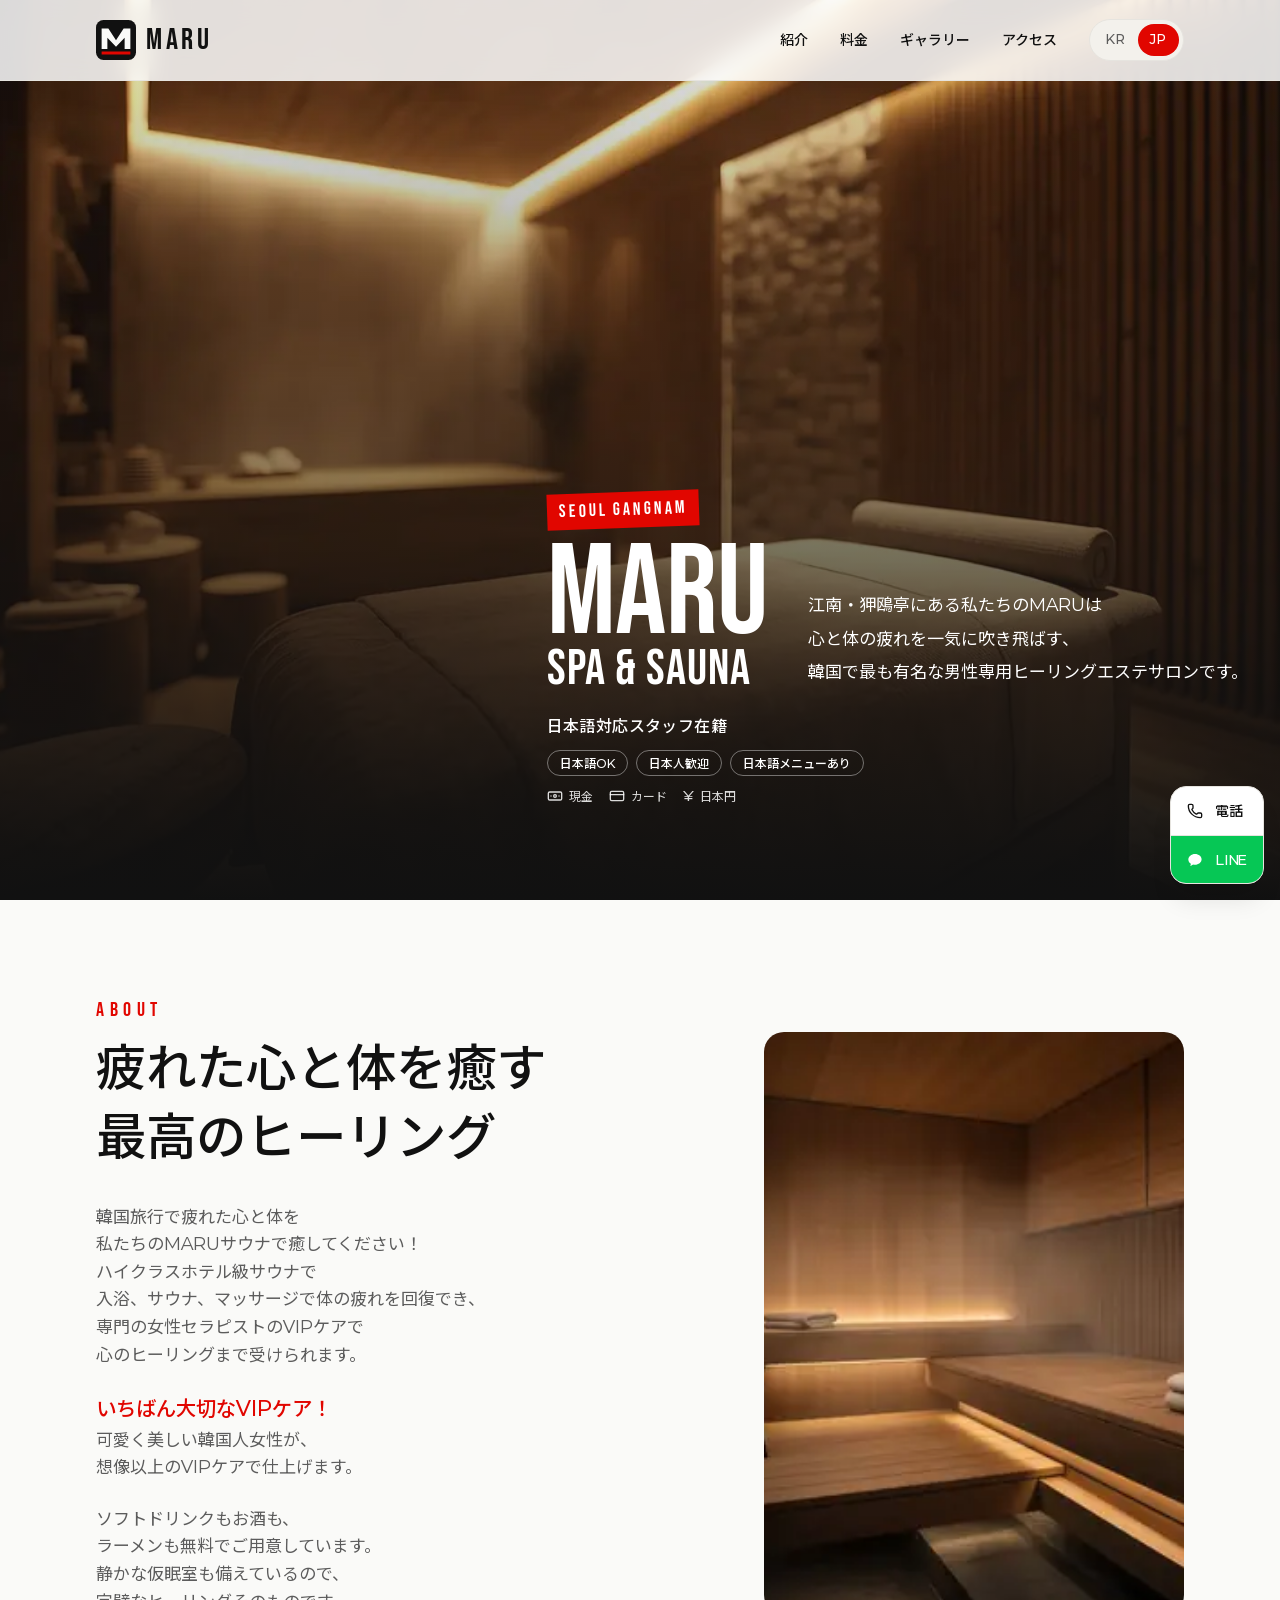
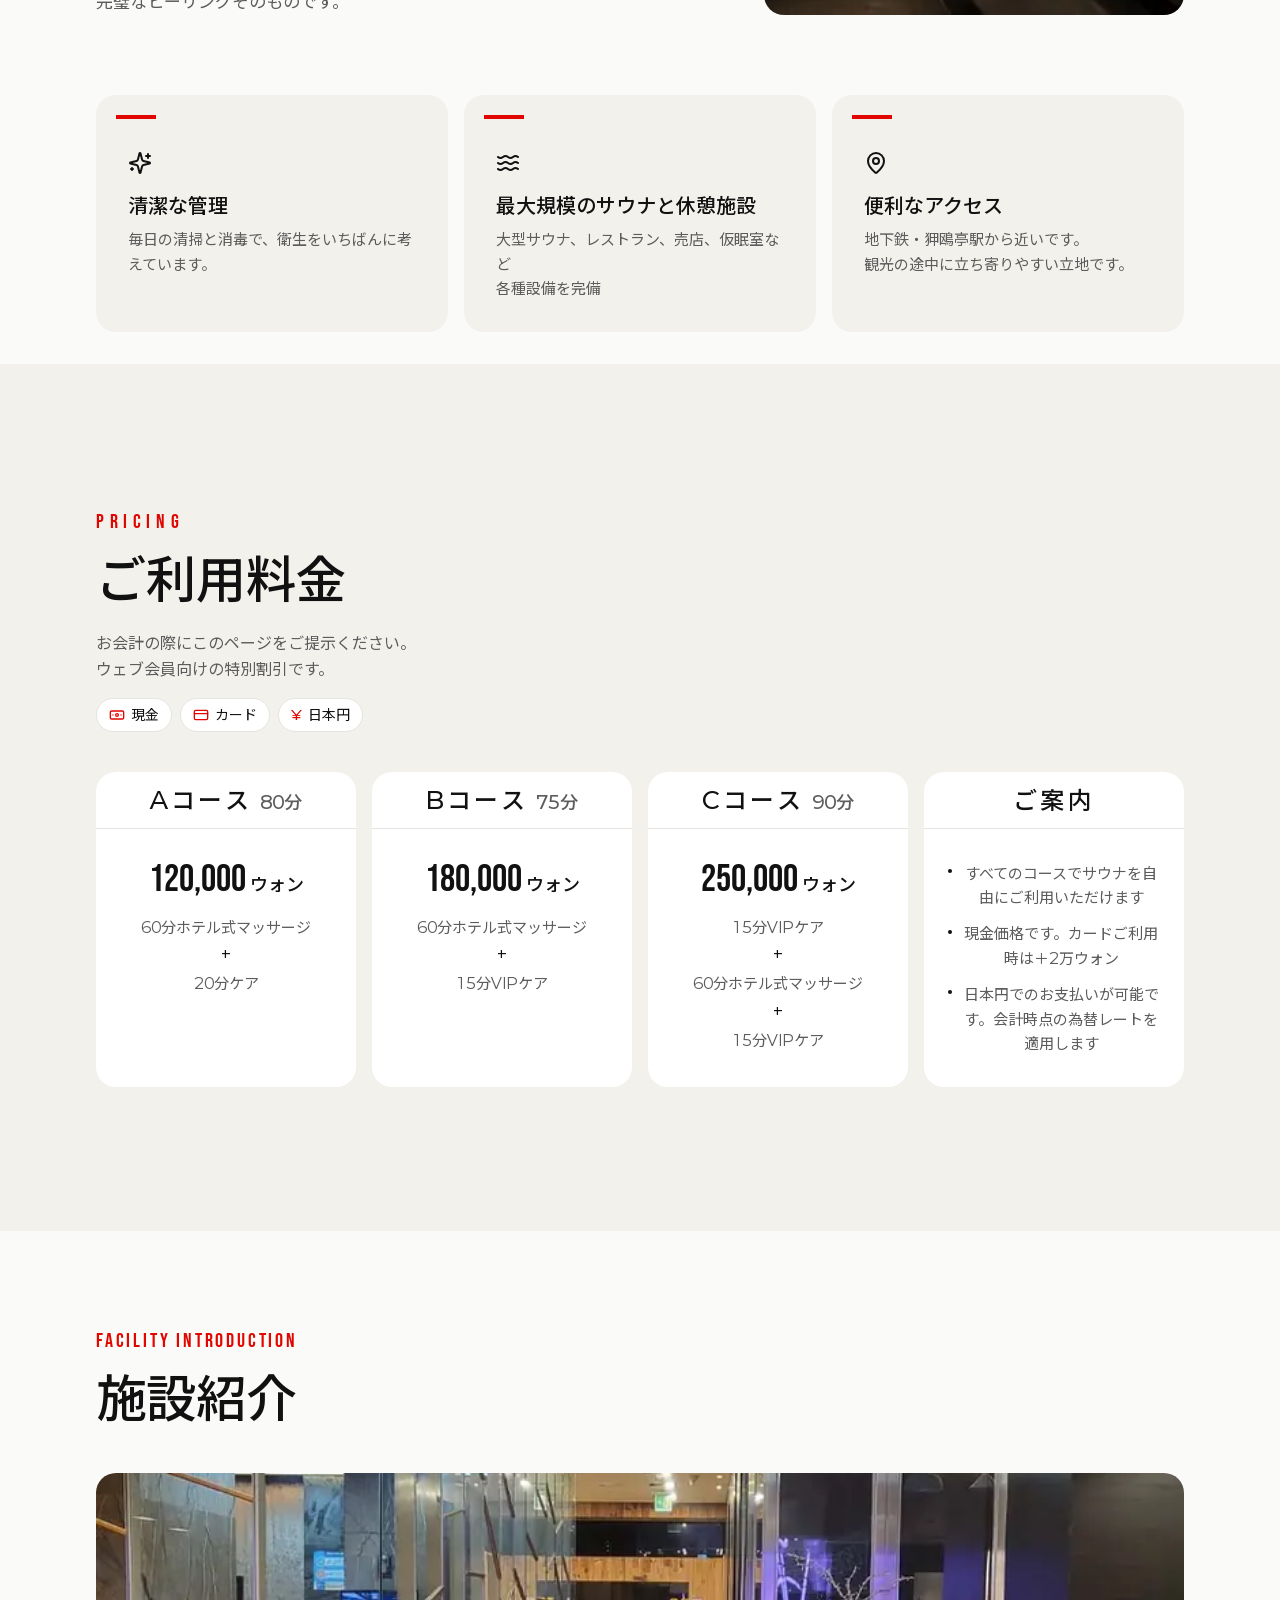
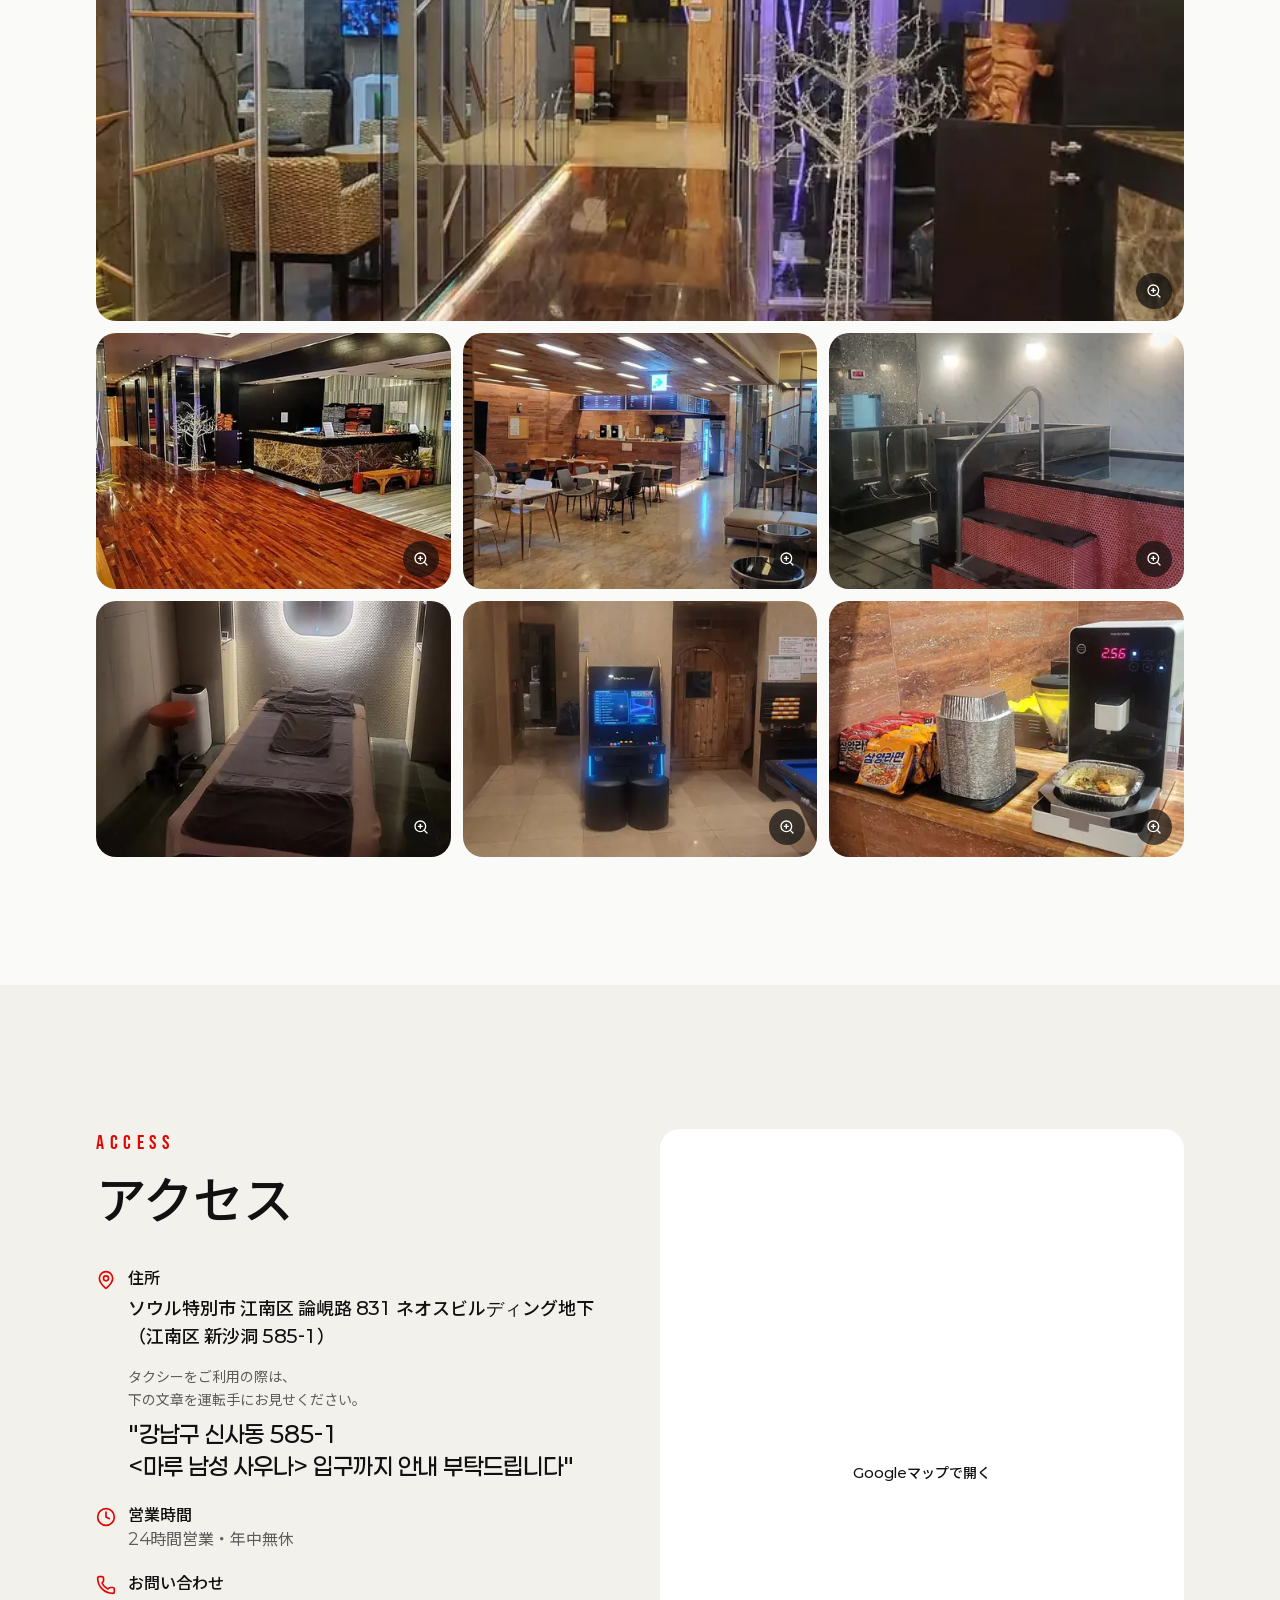
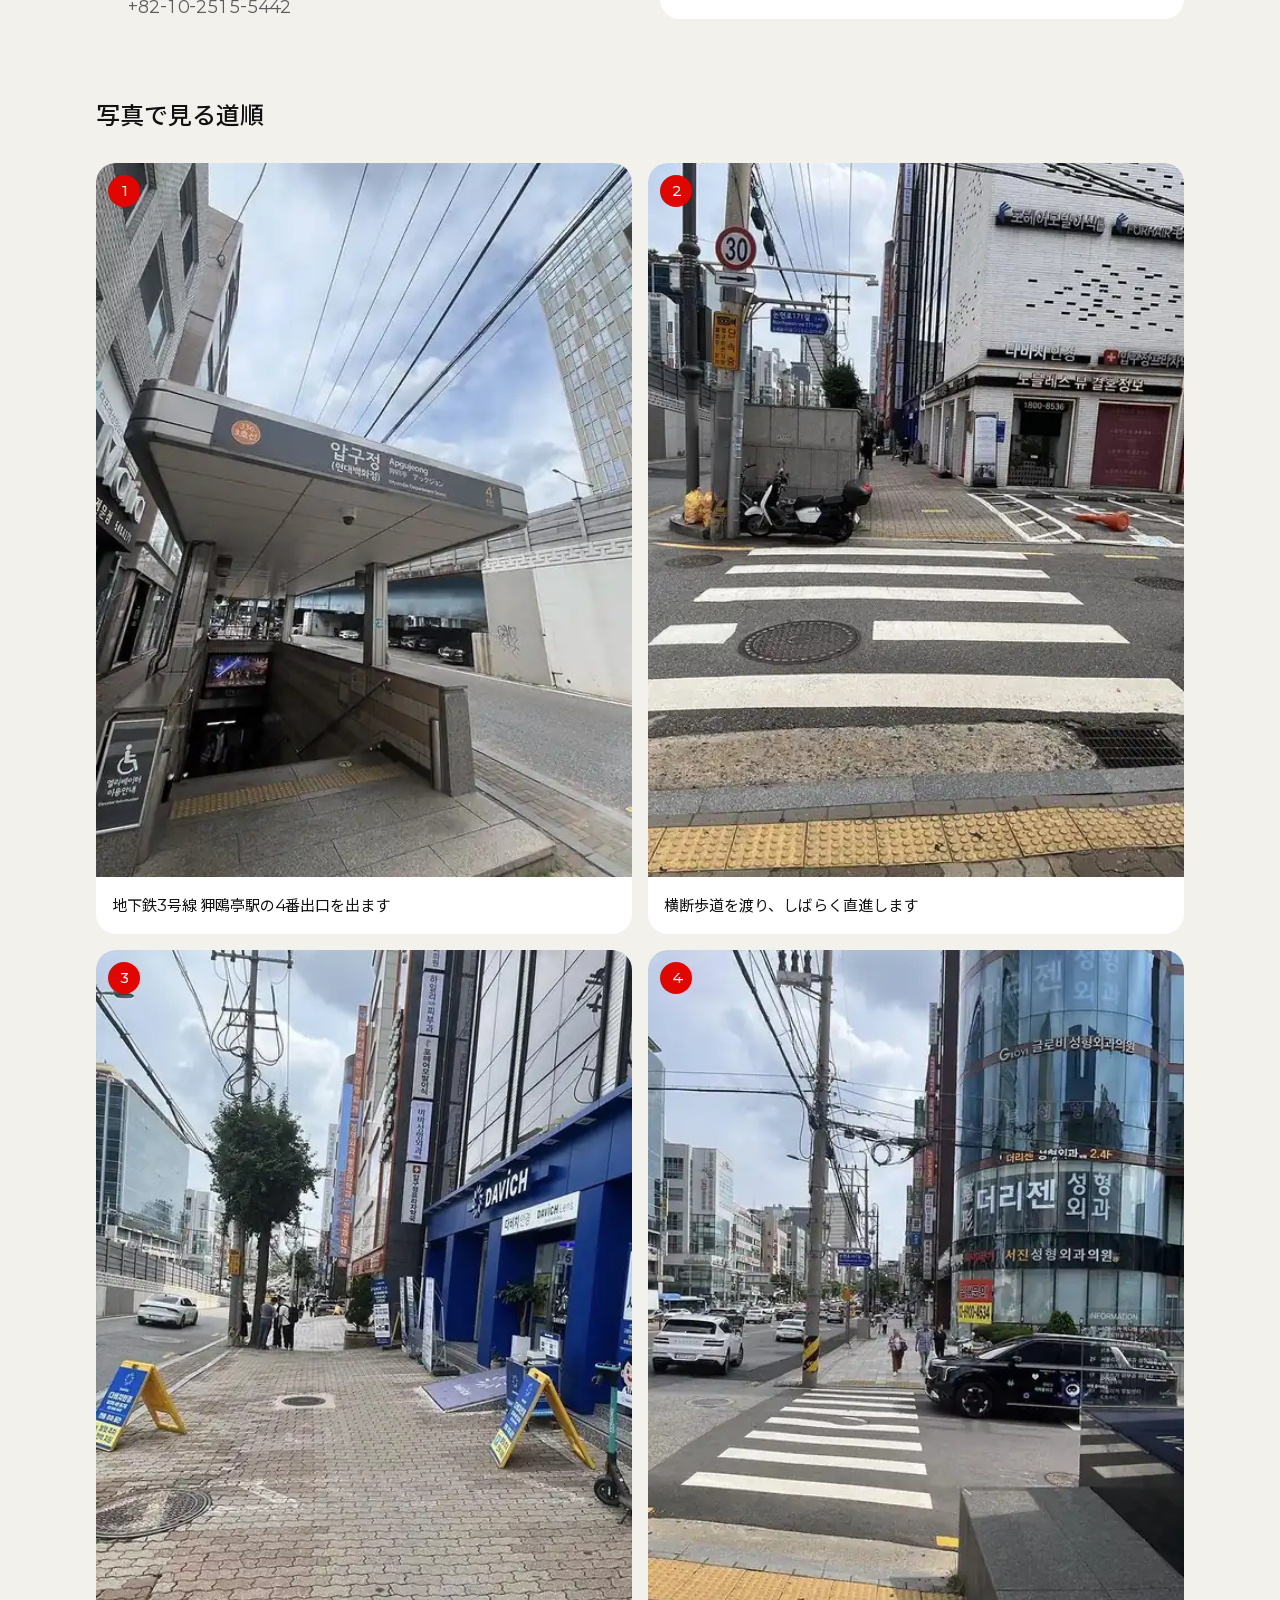
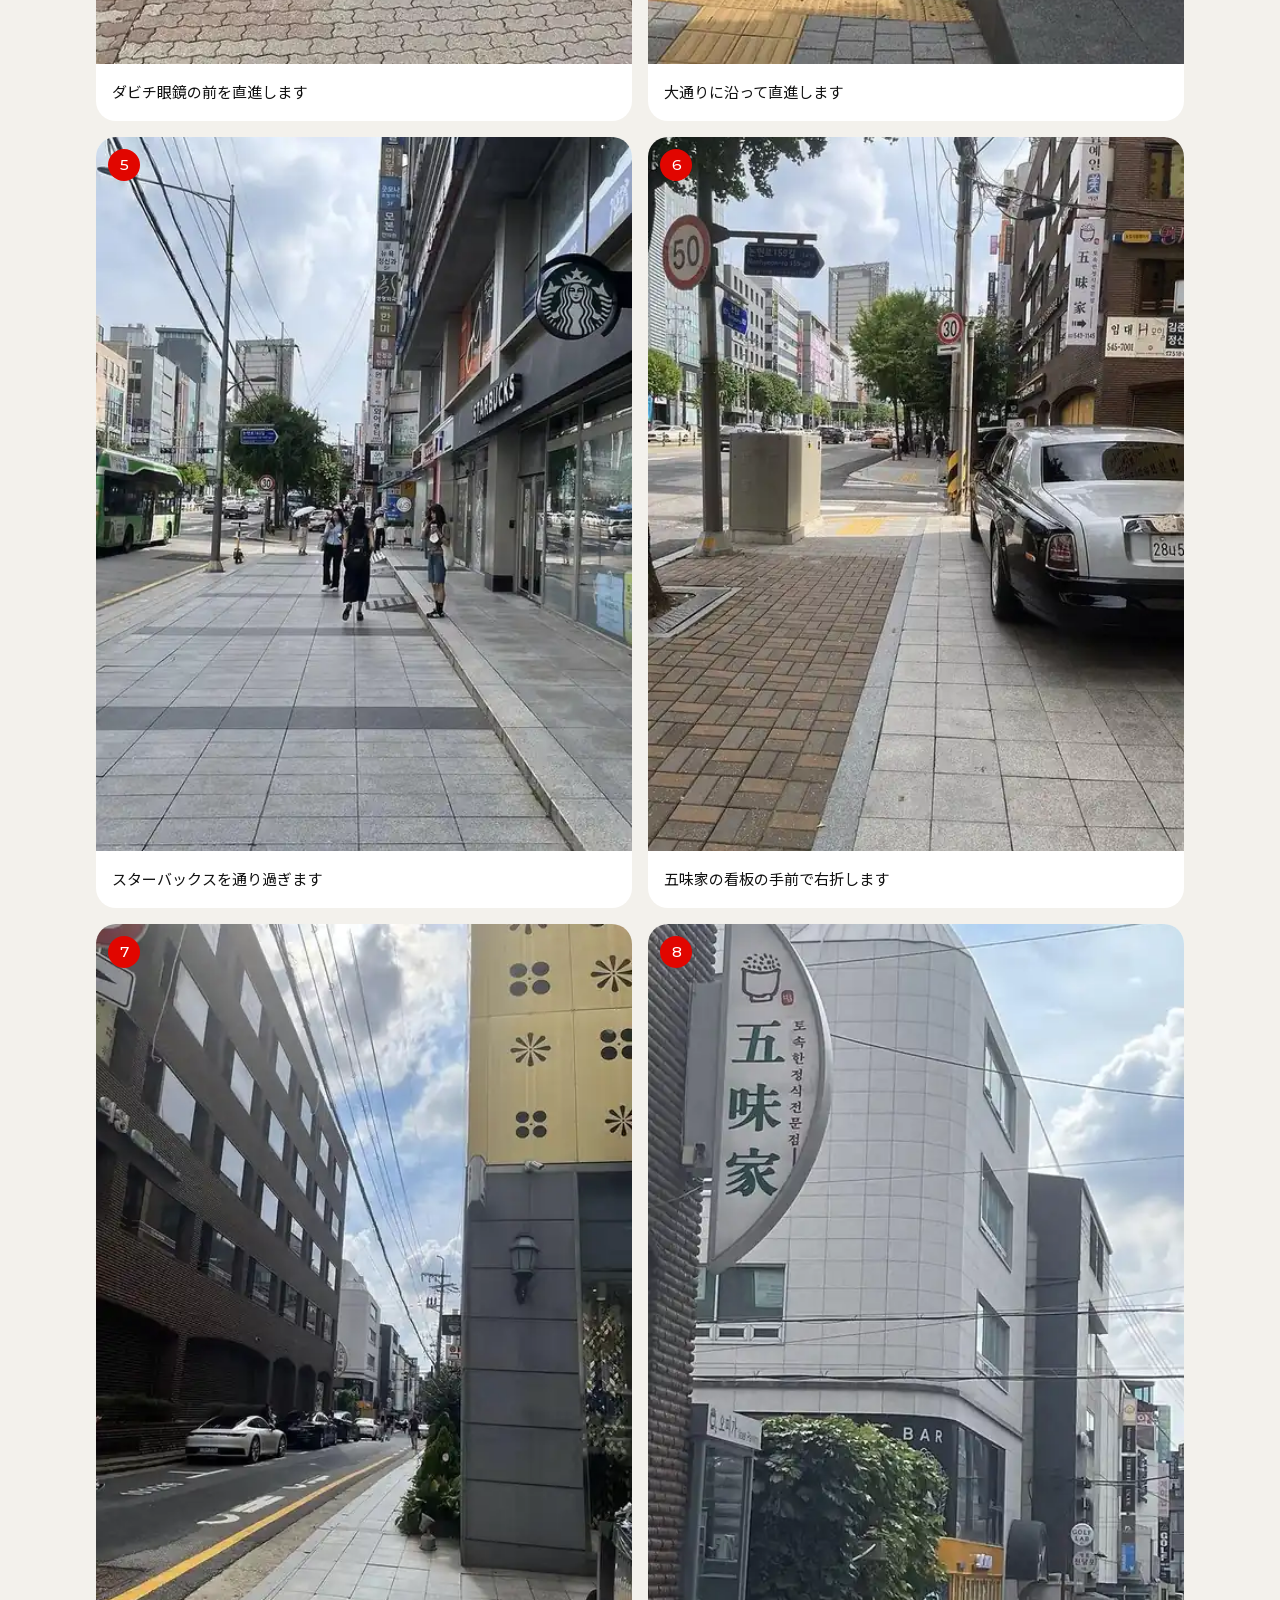
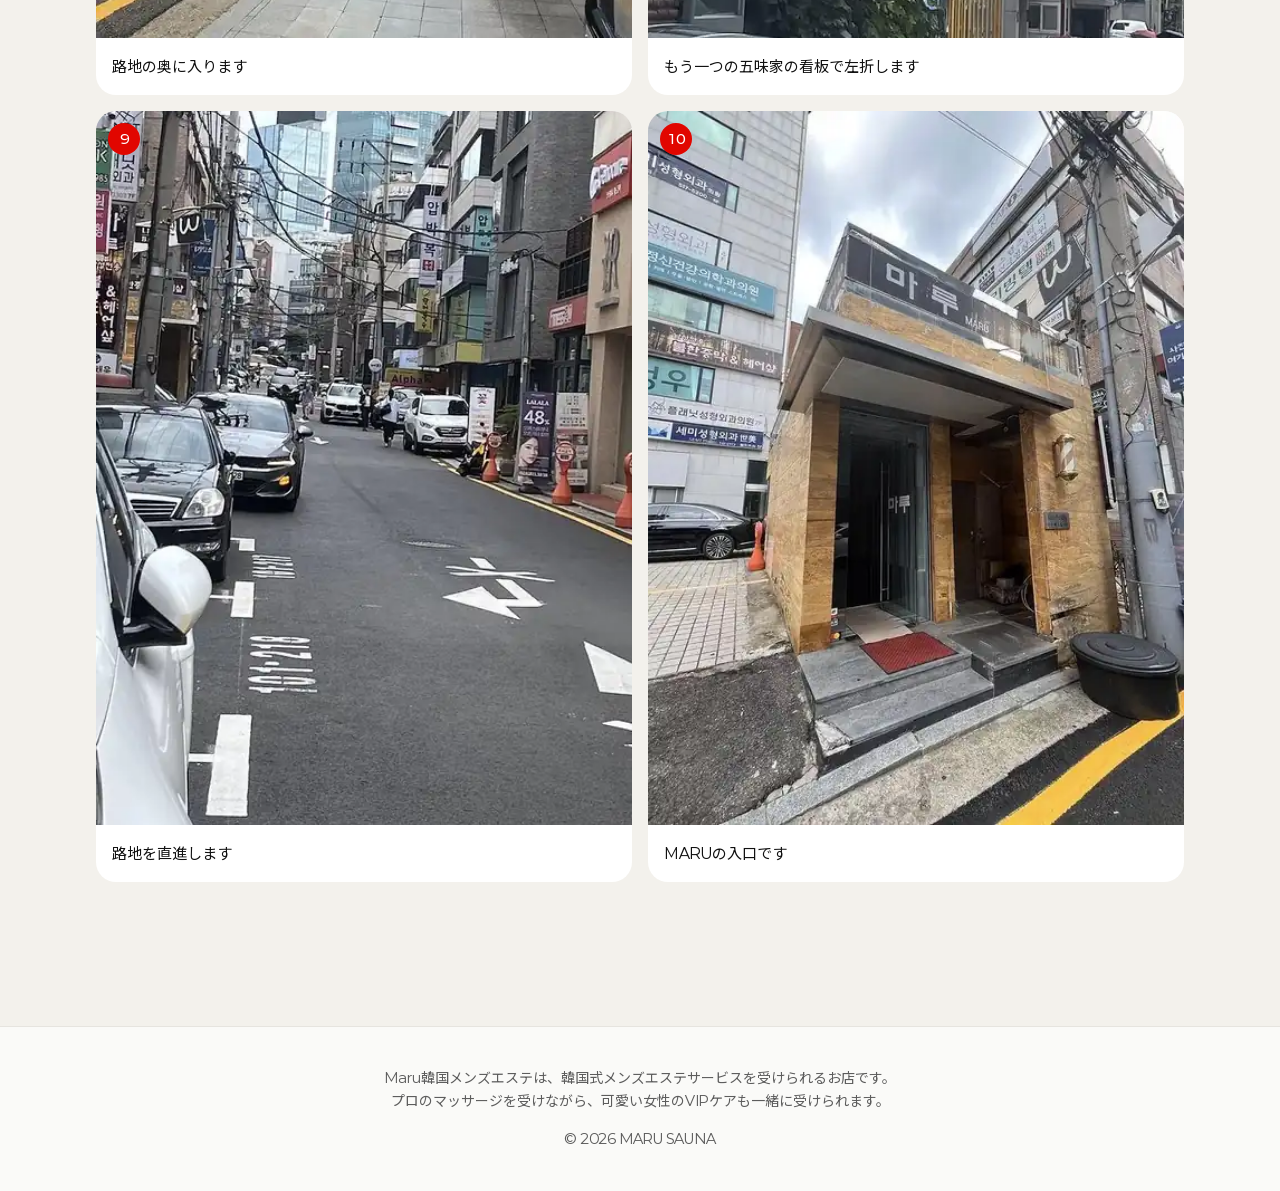
==== commit 81a5886f: "Revert "Restore the site to before the JavaScript removal" This reverts commit ab11e03a2db994e0e4de4" ====
--- a/index.html
+++ b/index.html
@@ -1,4 +1,4 @@
-<!DOCTYPE html><html lang="ja" class="antialiased"><head><meta name="twitter:card" content="summary_large_image"><meta name="twitter:title" content="MARU SPA &amp; SAUNA"><meta property="og:title" content="MARU SPA &amp; SAUNA"><meta property="og:site_name" content="MARU SPA &amp; SAUNA"><meta property="og:description" content="江南・狎鴎亭の男性専用ヒーリングエステ。ホテル式マッサージ、VIPケア、サウナ。24時間営業。"><meta name="twitter:description" content="江南・狎鴎亭の男性専用ヒーリングエステ。ホテル式マッサージ、VIPケア、サウナ。24時間営業。"><meta property="og:type" content="website"><meta property="og:url" content="https://marusauna.com/"><meta property="og:image" content="https://marusauna.com/og.jpg"><meta property="og:image:width" content="1200"><meta property="og:image:height" content="630"><meta name="twitter:image" content="https://marusauna.com/og.jpg"><meta charSet="utf-8"/><meta name="viewport" content="width=device-width, initial-scale=1"/><link rel="preload" as="image" href="/photos/hero-spa.jpg" fetchPriority="high"/><link rel="preload" as="image" href="/photos/sauna.jpg"/><link rel="stylesheet" href="/assets/styles-ChNzn0M5.css" data-precedence="default"/><title>MARU SPA &amp; SAUNA | 江南・狎鴎亭のメンズエステ</title><meta name="theme-color" content="#fafaf8"/><meta name="description" content="江南・狎鴎亭の男性専用ヒーリングエステ。ホテル式マッサージ、VIPケア、サウナ。24時間営業。"/><meta property="og:locale" content="ja_JP"/><meta property="og:locale:alternate" content="ko_KR"/><meta name="robots" content="index, follow, max-image-preview:large"/><meta name="googlebot" content="index, follow, max-image-preview:large"/><meta name="geo.region" content="KR-11"/><meta name="geo.placename" content="ソウル特別市江南区新沙洞"/><link rel="modulepreload" href="/assets/index-BAKFYNxY.js"/><link rel="modulepreload" href="/assets/routes-pkZm2VGm.js"/><link rel="modulepreload" href="/assets/site-page-X49fSrQn.js"/><link rel="icon" href="/favicon.ico" sizes="32x32"/><link rel="icon" type="image/svg+xml" href="/favicon.svg"/><link rel="manifest" href="/__grok/manifest.webmanifest"/><link rel="apple-touch-icon" href="/__grok/icon-180.png"/><link rel="canonical" href="https://marusauna.com/"/><link rel="alternate" hreflang="ko" href="https://marusauna.com/ko"/><link rel="alternate" hreflang="ja" href="https://marusauna.com/"/><link rel="alternate" hreflang="x-default" href="https://marusauna.com/"/><meta name="apple-mobile-web-app-title" content="MARU SPA &amp; SAUNA"><meta name="apple-mobile-web-app-status-bar-style" content="black"><script src="https://grok.com/grok-app-builder/extensions.js" defer></script></head><body><script type="application/ld+json">{"@context":"https://schema.org","@type":["HealthAndBeautyBusiness","Sauna"],"name":"MARU SPA & SAUNA","telephone":"+82-10-2515-5442","alternateName":["마루 사우나","マルサウナ"],"image":["https://marusauna.com/og.jpg","https://marusauna.com/photos/hero-spa.jpg"],"url":"https://marusauna.com/","address":{"@type":"PostalAddress","streetAddress":"논현로 831 네오스빌 지하","addressLocality":"강남구","addressRegion":"서울특별시","addressCountry":"KR"},"geo":{"@type":"GeoCoordinates","latitude":37.522581,"longitude":127.027856},"openingHoursSpecification":{"@type":"OpeningHoursSpecification","dayOfWeek":["Monday","Tuesday","Wednesday","Thursday","Friday","Saturday","Sunday"],"opens":"00:00","closes":"23:59"},"priceRange":"₩120,000 - ₩250,000","currenciesAccepted":"KRW, JPY","paymentAccepted":"Cash, Credit Card","areaServed":"JP","inLanguage":["ja","ko"]}</script><!--$--><div class="min-h-screen bg-bg text-ink"><a href="#content" class="sr-only focus:not-sr-only focus:fixed focus:top-3 focus:left-3 focus:z-[70] focus:rounded-full focus:bg-ink focus:px-4 focus:py-3 focus:text-sm focus:text-surface">本文へスキップ</a><header class="fixed inset-x-0 top-0 z-40 border-b border-line bg-surface/85 backdrop-blur-md"><div class="mx-auto flex h-16 max-w-6xl items-center justify-between gap-3 px-5 md:h-20 md:px-8"><a class="flex items-center gap-2.5 active" aria-label="MARU" href="/" data-status="active" aria-current="page"><svg viewBox="0 0 32 32" class="size-9 shrink-0 md:size-10" aria-hidden="true"><rect width="32" height="32" rx="6" fill="#111111"></rect><path fill="#FAFAF8" d="M4.5 23.2V6.8h5.4l6.1 9.4 6.1-9.4h5.4v16.4h-4.6V14.2L16 21.4l-6.9-7.2v9z"></path><rect x="4.5" y="25.2" width="23" height="2.4" fill="#E10600"></rect></svg><span class="font-display text-3xl tracking-[0.12em]">MARU</span></a><div class="ml-auto flex items-center gap-6 md:gap-8"><nav class="hidden gap-8 text-sm font-medium md:flex"><a class="hover:text-accent" href="/about">紹介</a><a class="hover:text-accent" href="/pricing">料金</a><a class="hover:text-accent" href="/gallery">ギャラリー</a><a class="hover:text-accent" href="/access">アクセス</a></nav><div class="inline-flex items-center rounded-full border border-line bg-soft p-1 text-[13px] font-medium tracking-[0.08em]"><a class="rounded-full px-3 py-1.5 text-muted hover:text-ink" href="/ko">KR</a><a aria-current="page" class="rounded-full px-3 py-1.5 bg-accent text-surface active" href="/" data-status="active">JP</a></div><button type="button" class="grid size-11 place-items-center rounded-full border border-line md:hidden" aria-expanded="false" aria-controls="mobile-menu" aria-label="メニューを開く"><svg xmlns="http://www.w3.org/2000/svg" width="24" height="24" viewBox="0 0 24 24" fill="none" stroke="currentColor" stroke-width="2" stroke-linecap="round" stroke-linejoin="round" class="lucide lucide-menu size-5" aria-hidden="true"><path d="M4 12h16"></path><path d="M4 18h16"></path><path d="M4 6h16"></path></svg></button></div></div><nav id="mobile-menu" hidden="" class="border-t border-line bg-surface px-5 py-4 md:hidden"><a class="block py-3 text-right text-lg font-medium " href="/about">紹介</a><a class="block py-3 text-right text-lg font-medium " href="/pricing">料金</a><a class="block py-3 text-right text-lg font-medium " href="/gallery">ギャラリー</a><a class="block py-3 text-right text-lg font-medium " href="/access">アクセス</a></nav></header><main id="content" tabindex="-1" class="scroll-mt-20 outline-none"><section class="relative flex min-h-[100svh] items-end overflow-hidden pt-20"><img src="/photos/hero-spa.jpg" alt="暖かい照明のトリートメントルーム" fetchPriority="high" decoding="async" class="hero-zoom absolute inset-0 h-full w-full object-cover"/><div class="absolute inset-0 bg-gradient-to-t from-ink via-ink/45 to-ink/10"></div><div class="relative z-10 mx-auto w-full max-w-6xl px-5 pb-16 text-surface md:px-8 md:pb-24"><div class="hero-rise"><div class="mb-4"><p class="inline-block -rotate-2 bg-accent px-3 py-1 font-display text-lg tracking-[0.16em]">SEOUL GANGNAM</p></div></div><div class="flex flex-col items-start gap-5 md:flex-row md:items-end md:gap-10"><h1 class="hero-rise hero-rise-2 font-display leading-[0.8] tracking-tight"><span class="block text-[clamp(4.75rem,10vw,9rem)]">MARU</span><span class="mt-1 block text-[clamp(1.85rem,3.9vw,3.6rem)] tracking-[0.02em]">SPA &amp; SAUNA</span></h1><p class="hero-rise hero-rise-3 flex flex-col gap-1.5 pb-1 font-light leading-relaxed max-w-none text-[13.5px] sm:max-w-lg sm:text-base md:text-[17px]"><span class="whitespace-nowrap">江南・狎鴎亭にある私たちのMARUは</span><span class="whitespace-nowrap">心と体の疲れを一気に吹き飛ばす、</span><span class="whitespace-nowrap">韓国で最も有名な男性専用ヒーリングエステサロンです。</span></p></div><div class="hero-rise hero-rise-4"><p class="mt-6 text-sm font-medium tracking-wide md:text-base">日本語対応スタッフ在籍</p><ul class="mt-3 flex flex-wrap gap-2"><li class="rounded-full border border-white/40 px-3 py-1 text-xs font-medium">日本語OK</li><li class="rounded-full border border-white/40 px-3 py-1 text-xs font-medium">日本人歓迎</li><li class="rounded-full border border-white/40 px-3 py-1 text-xs font-medium">日本語メニューあり</li></ul><ul class="mt-3 flex flex-wrap items-center gap-x-4 gap-y-2 text-xs text-white/85"><li class="flex items-center gap-1.5"><svg xmlns="http://www.w3.org/2000/svg" width="24" height="24" viewBox="0 0 24 24" fill="none" stroke="currentColor" stroke-width="2" stroke-linecap="round" stroke-linejoin="round" class="lucide lucide-banknote size-4" aria-hidden="true"><rect width="20" height="12" x="2" y="6" rx="2"></rect><circle cx="12" cy="12" r="2"></circle><path d="M6 12h.01M18 12h.01"></path></svg>現金</li><li class="flex items-center gap-1.5"><svg xmlns="http://www.w3.org/2000/svg" width="24" height="24" viewBox="0 0 24 24" fill="none" stroke="currentColor" stroke-width="2" stroke-linecap="round" stroke-linejoin="round" class="lucide lucide-credit-card size-4" aria-hidden="true"><rect width="20" height="14" x="2" y="5" rx="2"></rect><line x1="2" x2="22" y1="10" y2="10"></line></svg>カード</li><li class="flex items-center gap-1.5"><span class="text-sm font-semibold leading-none" aria-hidden="true">¥</span>日本円</li></ul></div></div></section><section class="mx-auto max-w-6xl px-4 pb-16 md:px-8 md:pb-20 pt-16 md:pt-24"><p class="font-display text-xl tracking-[0.28em] text-accent">ABOUT</p><div class="mt-2 grid items-stretch gap-8 md:grid-cols-[minmax(0,1fr)_320px] lg:grid-cols-[minmax(0,1fr)_420px] lg:gap-12"><div><h2 class="max-w-full text-[clamp(2rem,4vw,3.15rem)] font-semibold leading-snug">疲れた心と体を癒す<br/>最高のヒーリング</h2><div class="mt-8 space-y-6 text-[15px] leading-relaxed text-muted sm:text-base md:text-[17px]"><p><span class="block  ">韓国旅行で疲れた心と体を</span><span class="block  ">私たちのMARUサウナで癒してください！</span><span class="block  ">ハイクラスホテル級サウナで</span><span class="block  ">入浴、サウナ、マッサージで体の疲れを回復でき、</span><span class="block  ">専門の女性セラピストのVIPケアで</span><span class="block  ">心のヒーリングまで受けられます。</span></p><p><span class="block  text-[1.2em] font-medium text-accent">いちばん大切なVIPケア！</span><span class="block  ">可愛く美しい韓国人女性が、</span><span class="block  ">想像以上のVIPケアで仕上げます。</span></p><p><span class="block  ">ソフトドリンクもお酒も、</span><span class="block  ">ラーメンも無料でご用意しています。</span><span class="block  ">静かな仮眠室も備えているので、</span><span class="block  ">完璧なヒーリングそのものです。</span></p></div></div><div class="relative mt-8 h-56 overflow-hidden rounded-card md:mt-0 md:h-full"><img src="/photos/sauna.jpg" alt="温かい木のサウナ室内" class="absolute inset-0 h-full w-full object-cover"/></div></div></section><section class="mx-auto grid max-w-6xl gap-4 px-5 pb-8 md:grid-cols-3 md:px-8"><article class="relative rounded-card bg-soft p-8"><span class="absolute top-5 left-5 h-1 w-10 bg-accent"></span><svg xmlns="http://www.w3.org/2000/svg" width="24" height="24" viewBox="0 0 24 24" fill="none" stroke="currentColor" stroke-width="2" stroke-linecap="round" stroke-linejoin="round" class="lucide lucide-sparkles mt-6 size-6" aria-hidden="true"><path d="M9.937 15.5A2 2 0 0 0 8.5 14.063l-6.135-1.582a.5.5 0 0 1 0-.962L8.5 9.936A2 2 0 0 0 9.937 8.5l1.582-6.135a.5.5 0 0 1 .963 0L14.063 8.5A2 2 0 0 0 15.5 9.937l6.135 1.581a.5.5 0 0 1 0 .964L15.5 14.063a2 2 0 0 0-1.437 1.437l-1.582 6.135a.5.5 0 0 1-.963 0z"></path><path d="M20 3v4"></path><path d="M22 5h-4"></path><path d="M4 17v2"></path><path d="M5 18H3"></path></svg><h3 class="mt-4 text-xl font-semibold">清潔な管理</h3><p class="mt-2 whitespace-pre-line text-[15px] leading-relaxed text-muted">毎日の清掃と消毒で、衛生をいちばんに考えています。</p></article><article class="relative rounded-card bg-soft p-8"><span class="absolute top-5 left-5 h-1 w-10 bg-accent"></span><svg xmlns="http://www.w3.org/2000/svg" width="24" height="24" viewBox="0 0 24 24" fill="none" stroke="currentColor" stroke-width="2" stroke-linecap="round" stroke-linejoin="round" class="lucide lucide-waves mt-6 size-6" aria-hidden="true"><path d="M2 6c.6.5 1.2 1 2.5 1C7 7 7 5 9.5 5c2.6 0 2.4 2 5 2 2.5 0 2.5-2 5-2 1.3 0 1.9.5 2.5 1"></path><path d="M2 12c.6.5 1.2 1 2.5 1 2.5 0 2.5-2 5-2 2.6 0 2.4 2 5 2 2.5 0 2.5-2 5-2 1.3 0 1.9.5 2.5 1"></path><path d="M2 18c.6.5 1.2 1 2.5 1 2.5 0 2.5-2 5-2 2.6 0 2.4 2 5 2 2.5 0 2.5-2 5-2 1.3 0 1.9.5 2.5 1"></path></svg><h3 class="mt-4 text-xl font-semibold">最大規模のサウナと休憩施設</h3><p class="mt-2 whitespace-pre-line text-[15px] leading-relaxed text-muted">大型サウナ、レストラン、売店、仮眠室など
+<!DOCTYPE html><html lang="ja" class="antialiased"><head><meta name="twitter:card" content="summary_large_image"><meta property="og:title" content="MARU SPA &amp; SAUNA"><meta property="og:description" content="江南・狎鴎亭の男性専用ヒーリングエステ。ホテル式マッサージ、VIPケア、サウナ。24時間営業。"><meta charSet="utf-8"/><meta name="viewport" content="width=device-width, initial-scale=1, viewport-fit=cover"/><link rel="stylesheet" href="/assets/styles-BdBiKyeY.css" data-precedence="default"/><title>MARU SPA &amp; SAUNA | 江南・狎鴎亭のメンズエステ</title><meta name="theme-color" content="#fafaf8"/><meta name="description" content="江南・狎鴎亭の男性専用ヒーリングエステ。ホテル式マッサージ、VIPケア、サウナ。24時間営業。"/><meta property="og:locale" content="ja_JP"/><meta property="og:locale:alternate" content="ko_KR"/><meta name="robots" content="index, follow, max-image-preview:large"/><meta name="googlebot" content="index, follow, max-image-preview:large"/><meta property="og:image:alt" content="江南・狎鴎亭のメンズエステ MARU"/><meta name="geo.region" content="KR-11"/><meta name="geo.placename" content="ソウル特別市江南区新沙洞"/><link rel="preload" href="/fonts/bebas-neue.woff2" as="font" type="font/woff2" crossorigin="anonymous"/><link rel="preload" href="/fonts/noto-sans-jp-400.woff2" as="font" type="font/woff2" crossorigin="anonymous"/><link rel="icon" href="/favicon.ico" sizes="32x32"/><link rel="icon" type="image/svg+xml" href="/favicon.svg"/><link rel="manifest" href="/__grok/manifest.webmanifest"/><link rel="apple-touch-icon" href="/__grok/icon-180.png"/><link rel="canonical" href="https://marusauna.com/"/><link rel="alternate" hreflang="ko" href="https://marusauna.com/ko"/><link rel="alternate" hreflang="ja" href="https://marusauna.com/"/><link rel="alternate" hreflang="x-default" href="https://marusauna.com/"/><meta name="apple-mobile-web-app-title" content="MARU SPA &amp; SAUNA"><meta name="apple-mobile-web-app-status-bar-style" content="black"><script src="https://grok.com/grok-app-builder/extensions.js" defer></script></head><body><script type="application/ld+json">{"@context":"https://schema.org","@type":"HealthAndBeautyBusiness","name":"MARU SPA & SAUNA","telephone":"+82-10-2515-5442","alternateName":["마루 사우나","マルサウナ"],"image":["https://marusauna.com/og.jpg","https://marusauna.com/photos/hero-spa.jpg"],"url":"https://marusauna.com/","address":{"@type":"PostalAddress","streetAddress":"논현로 831 네오스빌딩 지하","addressLocality":"강남구","addressRegion":"서울특별시","addressCountry":"KR"},"geo":{"@type":"GeoCoordinates","latitude":37.522581,"longitude":127.027856},"hasMap":"https://www.google.com/maps/search/?api=1&query=%EC%84%9C%EC%9A%B8%ED%8A%B9%EB%B3%84%EC%8B%9C%20%EA%B0%95%EB%82%A8%EA%B5%AC%20%EB%85%BC%ED%98%84%EB%A1%9C%20831%20%EB%84%A4%EC%98%A4%EC%8A%A4%EB%B9%8C%EB%94%A9","openingHoursSpecification":{"@type":"OpeningHoursSpecification","dayOfWeek":["Monday","Tuesday","Wednesday","Thursday","Friday","Saturday","Sunday"],"opens":"00:00","closes":"23:59"},"priceRange":"₩120,000 - ₩250,000","currenciesAccepted":"KRW, JPY","paymentAccepted":"Cash, Credit Card","areaServed":"JP","inLanguage":"ja","hasOfferCatalog":{"@type":"OfferCatalog","name":"料金","itemListElement":[{"@type":"Offer","name":"Aコース 80分","price":"120000","priceCurrency":"KRW"},{"@type":"Offer","name":"Bコース 75分","price":"180000","priceCurrency":"KRW"},{"@type":"Offer","name":"Cコース 90分","price":"250000","priceCurrency":"KRW"}]}}</script><!--$--><div class="min-h-screen bg-bg text-ink"><a href="#content" class="sr-only focus:not-sr-only focus:fixed focus:top-3 focus:left-3 focus:z-[70] focus:rounded-full focus:bg-ink focus:px-4 focus:py-3 focus:text-sm focus:text-surface">本文へスキップ</a><header class="fixed inset-x-0 top-0 z-40 border-b border-line bg-surface/85 backdrop-blur-md"><div class="mx-auto flex h-16 max-w-6xl items-center justify-between gap-3 px-5 md:h-20 md:px-8"><a class="flex items-center gap-2.5 active" aria-label="MARU" href="/" data-status="active" aria-current="page"><svg viewBox="0 0 32 32" class="size-9 shrink-0 md:size-10" aria-hidden="true"><rect width="32" height="32" rx="6" fill="#111111"></rect><path fill="#FAFAF8" d="M4.5 23.2V6.8h5.4l6.1 9.4 6.1-9.4h5.4v16.4h-4.6V14.2L16 21.4l-6.9-7.2v9z"></path><rect x="4.5" y="25.2" width="23" height="2.4" fill="#E10600"></rect></svg><span class="font-display text-3xl tracking-[0.12em]">MARU</span></a><div class="ml-auto flex items-center gap-6 md:gap-8"><nav class="hidden gap-8 text-sm font-medium md:flex"><a class="hover:text-accent" href="/about">紹介</a><a class="hover:text-accent" href="/pricing">料金</a><a class="hover:text-accent" href="/gallery">ギャラリー</a><a class="hover:text-accent" href="/access">アクセス</a></nav><div class="inline-flex items-center rounded-full border border-line bg-soft p-1 text-[13px] font-medium tracking-[0.08em]"><a class="rounded-full px-3 py-1.5 text-muted hover:text-ink" href="/ko">KR</a><a aria-current="page" class="rounded-full px-3 py-1.5 bg-accent text-surface active" href="/" data-status="active">JP</a></div><button type="button" class="menu-button grid size-11 cursor-pointer place-items-center rounded-full border border-line md:hidden" popovertarget="mobile-menu" aria-label="メニューを開く"><svg xmlns="http://www.w3.org/2000/svg" width="24" height="24" viewBox="0 0 24 24" fill="none" stroke="currentColor" stroke-width="2" stroke-linecap="round" stroke-linejoin="round" class="lucide lucide-menu menu-open size-5" aria-hidden="true"><path d="M4 12h16"></path><path d="M4 18h16"></path><path d="M4 6h16"></path></svg><svg xmlns="http://www.w3.org/2000/svg" width="24" height="24" viewBox="0 0 24 24" fill="none" stroke="currentColor" stroke-width="2" stroke-linecap="round" stroke-linejoin="round" class="lucide lucide-x menu-close size-5" aria-hidden="true"><path d="M18 6 6 18"></path><path d="m6 6 12 12"></path></svg></button><nav id="mobile-menu" popover="auto" class="mobile-menu md:hidden"><a class="block py-3 text-right text-lg font-medium " href="/about">紹介</a><a class="block py-3 text-right text-lg font-medium " href="/pricing">料金</a><a class="block py-3 text-right text-lg font-medium " href="/gallery">ギャラリー</a><a class="block py-3 text-right text-lg font-medium " href="/access">アクセス</a></nav></div></div></header><main id="content" tabindex="-1" class="scroll-mt-20 outline-none"><section class="relative flex min-h-[100svh] items-end overflow-hidden pt-20"><picture class="block h-full w-full"><source type="image/webp" srcset="/photos/hero-spa-480.webp 480w, /photos/hero-spa-800.webp 800w, /photos/hero-spa-1280.webp 1280w" sizes="100vw"/><img src="/photos/hero-spa-1280.webp" alt="暖かい照明のトリートメントルーム" width="1920" height="1075" sizes="100vw" class="hero-zoom absolute inset-0 h-full w-full object-cover" decoding="async" fetchpriority="high"/></picture><div class="absolute inset-0 bg-gradient-to-t from-ink via-ink/45 to-ink/10"></div><div class="relative z-10 mx-auto w-full max-w-6xl px-5 pb-16 text-surface md:px-8 md:pb-24"><div class="hero-rise"><div class="mb-4"><p class="inline-block -rotate-2 bg-accent px-3 py-1 font-display text-lg tracking-[0.16em]">SEOUL GANGNAM</p></div></div><div class="flex flex-col items-start gap-5 md:flex-row md:items-end md:gap-10"><h1 class="hero-rise hero-rise-2 font-display leading-[0.8] tracking-tight"><span class="block text-[clamp(4.75rem,10vw,9rem)]">MARU</span><span class="mt-1 block text-[clamp(1.85rem,3.9vw,3.6rem)] tracking-[0.02em]">SPA &amp; SAUNA</span></h1><p class="hero-rise hero-rise-3 flex flex-col gap-1.5 pb-1 font-light leading-relaxed max-w-none text-[13.5px] sm:max-w-lg sm:text-base md:text-[17px]"><span class="whitespace-nowrap">江南・狎鴎亭にある私たちのMARUは</span><span class="whitespace-nowrap">心と体の疲れを一気に吹き飛ばす、</span><span class="whitespace-nowrap">韓国で最も有名な男性専用ヒーリングエステサロンです。</span></p></div><div class="hero-rise hero-rise-4"><p class="mt-6 text-sm font-medium tracking-wide md:text-base">日本語対応スタッフ在籍</p><ul class="mt-3 flex flex-wrap gap-2"><li class="rounded-full border border-white/40 px-3 py-1 text-xs font-medium">日本語OK</li><li class="rounded-full border border-white/40 px-3 py-1 text-xs font-medium">日本人歓迎</li><li class="rounded-full border border-white/40 px-3 py-1 text-xs font-medium">日本語メニューあり</li></ul><ul class="mt-3 flex flex-wrap items-center gap-x-4 gap-y-2 text-xs text-white/85"><li class="flex items-center gap-1.5"><svg xmlns="http://www.w3.org/2000/svg" width="24" height="24" viewBox="0 0 24 24" fill="none" stroke="currentColor" stroke-width="2" stroke-linecap="round" stroke-linejoin="round" class="lucide lucide-banknote size-4" aria-hidden="true"><rect width="20" height="12" x="2" y="6" rx="2"></rect><circle cx="12" cy="12" r="2"></circle><path d="M6 12h.01M18 12h.01"></path></svg>現金</li><li class="flex items-center gap-1.5"><svg xmlns="http://www.w3.org/2000/svg" width="24" height="24" viewBox="0 0 24 24" fill="none" stroke="currentColor" stroke-width="2" stroke-linecap="round" stroke-linejoin="round" class="lucide lucide-credit-card size-4" aria-hidden="true"><rect width="20" height="14" x="2" y="5" rx="2"></rect><line x1="2" x2="22" y1="10" y2="10"></line></svg>カード</li><li class="flex items-center gap-1.5"><span class="text-sm font-semibold leading-none" aria-hidden="true">¥</span>日本円</li></ul></div></div></section><section class="mx-auto max-w-6xl px-4 pb-16 md:px-8 md:pb-20 pt-16 md:pt-24"><p class="font-display text-xl tracking-[0.28em] text-accent">ABOUT</p><div class="mt-2 grid items-stretch gap-8 md:grid-cols-[minmax(0,1fr)_320px] lg:grid-cols-[minmax(0,1fr)_420px] lg:gap-12"><div><h2 class="max-w-full text-[clamp(2rem,4vw,3.15rem)] font-semibold leading-snug">疲れた心と体を癒す<br/>最高のヒーリング</h2><div class="mt-8 space-y-6 text-[15px] leading-relaxed text-muted sm:text-base md:text-[17px]"><p><span class="block  ">韓国旅行で疲れた心と体を</span><span class="block  ">私たちのMARUサウナで癒してください！</span><span class="block  ">ハイクラスホテル級サウナで</span><span class="block  ">入浴、サウナ、マッサージで体の疲れを回復でき、</span><span class="block  ">専門の女性セラピストのVIPケアで</span><span class="block  ">心のヒーリングまで受けられます。</span></p><p><span class="block  text-[1.2em] font-medium text-accent">いちばん大切なVIPケア！</span><span class="block  ">可愛く美しい韓国人女性が、</span><span class="block  ">想像以上のVIPケアで仕上げます。</span></p><p><span class="block  ">ソフトドリンクもお酒も、</span><span class="block  ">ラーメンも無料でご用意しています。</span><span class="block  ">静かな仮眠室も備えているので、</span><span class="block  ">完璧なヒーリングそのものです。</span></p></div></div><div class="relative mt-8 h-56 overflow-hidden rounded-card md:mt-0 md:h-full"><picture class="block h-full w-full"><source type="image/webp" srcset="/photos/sauna-480.webp 480w, /photos/sauna-800.webp 800w" sizes="(min-width: 1024px) 420px, (min-width: 768px) 320px, 100vw"/><img src="/photos/sauna-800.webp" alt="温かい木のサウナ室内" width="1168" height="784" sizes="(min-width: 1024px) 420px, (min-width: 768px) 320px, 100vw" class="absolute inset-0 h-full w-full object-cover" loading="lazy" decoding="async" fetchpriority="low"/></picture></div></div></section><section class="mx-auto grid max-w-6xl gap-4 px-5 pb-8 md:grid-cols-3 md:px-8"><article class="relative rounded-card bg-soft p-8"><span class="absolute top-5 left-5 h-1 w-10 bg-accent"></span><svg xmlns="http://www.w3.org/2000/svg" width="24" height="24" viewBox="0 0 24 24" fill="none" stroke="currentColor" stroke-width="2" stroke-linecap="round" stroke-linejoin="round" class="lucide lucide-sparkles mt-6 size-6" aria-hidden="true"><path d="M9.937 15.5A2 2 0 0 0 8.5 14.063l-6.135-1.582a.5.5 0 0 1 0-.962L8.5 9.936A2 2 0 0 0 9.937 8.5l1.582-6.135a.5.5 0 0 1 .963 0L14.063 8.5A2 2 0 0 0 15.5 9.937l6.135 1.581a.5.5 0 0 1 0 .964L15.5 14.063a2 2 0 0 0-1.437 1.437l-1.582 6.135a.5.5 0 0 1-.963 0z"></path><path d="M20 3v4"></path><path d="M22 5h-4"></path><path d="M4 17v2"></path><path d="M5 18H3"></path></svg><h3 class="mt-4 text-xl font-semibold">清潔な管理</h3><p class="mt-2 whitespace-pre-line text-[15px] leading-relaxed text-muted">毎日の清掃と消毒で、衛生をいちばんに考えています。</p></article><article class="relative rounded-card bg-soft p-8"><span class="absolute top-5 left-5 h-1 w-10 bg-accent"></span><svg xmlns="http://www.w3.org/2000/svg" width="24" height="24" viewBox="0 0 24 24" fill="none" stroke="currentColor" stroke-width="2" stroke-linecap="round" stroke-linejoin="round" class="lucide lucide-waves mt-6 size-6" aria-hidden="true"><path d="M2 6c.6.5 1.2 1 2.5 1C7 7 7 5 9.5 5c2.6 0 2.4 2 5 2 2.5 0 2.5-2 5-2 1.3 0 1.9.5 2.5 1"></path><path d="M2 12c.6.5 1.2 1 2.5 1 2.5 0 2.5-2 5-2 2.6 0 2.4 2 5 2 2.5 0 2.5-2 5-2 1.3 0 1.9.5 2.5 1"></path><path d="M2 18c.6.5 1.2 1 2.5 1 2.5 0 2.5-2 5-2 2.6 0 2.4 2 5 2 2.5 0 2.5-2 5-2 1.3 0 1.9.5 2.5 1"></path></svg><h3 class="mt-4 text-xl font-semibold">最大規模のサウナと休憩施設</h3><p class="mt-2 whitespace-pre-line text-[15px] leading-relaxed text-muted">大型サウナ、レストラン、売店、仮眠室など
 各種設備を完備</p></article><article class="relative rounded-card bg-soft p-8"><span class="absolute top-5 left-5 h-1 w-10 bg-accent"></span><svg xmlns="http://www.w3.org/2000/svg" width="24" height="24" viewBox="0 0 24 24" fill="none" stroke="currentColor" stroke-width="2" stroke-linecap="round" stroke-linejoin="round" class="lucide lucide-map-pin mt-6 size-6" aria-hidden="true"><path d="M20 10c0 4.993-5.539 10.193-7.399 11.799a1 1 0 0 1-1.202 0C9.539 20.193 4 14.993 4 10a8 8 0 0 1 16 0"></path><circle cx="12" cy="10" r="3"></circle></svg><h3 class="mt-4 text-xl font-semibold">便利なアクセス</h3><p class="mt-2 whitespace-pre-line text-[15px] leading-relaxed text-muted">地下鉄・狎鴎亭駅から近いです。
-観光の途中に立ち寄りやすい立地です。</p></article></section><section class="bg-soft py-28 md:py-36"><div class="mx-auto max-w-6xl px-5 md:px-8"><p class="font-display text-xl tracking-[0.28em] text-accent">PRICING</p><h2 class="mt-2 max-w-full text-[clamp(2rem,4vw,3.15rem)] font-semibold leading-snug">ご利用料金</h2><p class="mt-4 text-[14px] leading-relaxed break-keep text-muted sm:text-base"><span class="block">お会計の際にこのページをご提示ください。</span><span class="block">ウェブ会員向けの特別割引です。</span></p><ul class="mt-4 flex flex-wrap gap-2"><li class="flex items-center gap-1.5 rounded-full border border-line bg-surface px-3 py-1.5 text-sm text-ink"><svg xmlns="http://www.w3.org/2000/svg" width="24" height="24" viewBox="0 0 24 24" fill="none" stroke="currentColor" stroke-width="2" stroke-linecap="round" stroke-linejoin="round" class="lucide lucide-banknote size-4 text-accent" aria-hidden="true"><rect width="20" height="12" x="2" y="6" rx="2"></rect><circle cx="12" cy="12" r="2"></circle><path d="M6 12h.01M18 12h.01"></path></svg>現金</li><li class="flex items-center gap-1.5 rounded-full border border-line bg-surface px-3 py-1.5 text-sm text-ink"><svg xmlns="http://www.w3.org/2000/svg" width="24" height="24" viewBox="0 0 24 24" fill="none" stroke="currentColor" stroke-width="2" stroke-linecap="round" stroke-linejoin="round" class="lucide lucide-credit-card size-4 text-accent" aria-hidden="true"><rect width="20" height="14" x="2" y="5" rx="2"></rect><line x1="2" x2="22" y1="10" y2="10"></line></svg>カード</li><li class="flex items-center gap-1.5 rounded-full border border-line bg-surface px-3 py-1.5 text-sm text-ink"><span class="text-sm font-semibold text-accent" aria-hidden="true">¥</span>日本円</li></ul><div class="mt-10 grid items-stretch gap-4 sm:grid-cols-2 xl:grid-cols-4"><article class="flex h-full flex-col overflow-hidden rounded-card bg-surface text-center ring-2 ring-transparent transition-[box-shadow] duration-300 hover:ring-accent active:ring-accent"><h3 class="border-b border-line px-6 py-3 text-2xl font-semibold tracking-[0.14em]">Aコース<span class="ml-2 text-lg font-medium tracking-normal text-muted">80分</span></h3><div class="flex flex-1 flex-col px-6 py-8"><p class="whitespace-nowrap font-display text-[clamp(2.4rem,3vw,3.25rem)] leading-none tabular-nums">120,000<span class="ml-1 font-sans text-lg font-medium">ウォン</span></p><div class="mt-4 flex flex-col items-center gap-2 text-[15px] font-light leading-relaxed text-muted"><span>60分ホテル式マッサージ</span><span class="text-base leading-none text-ink">+</span><span>20分ケア</span></div></div></article><article class="flex h-full flex-col overflow-hidden rounded-card bg-surface text-center ring-2 ring-transparent transition-[box-shadow] duration-300 hover:ring-accent active:ring-accent"><h3 class="border-b border-line px-6 py-3 text-2xl font-semibold tracking-[0.14em]">Bコース<span class="ml-2 text-lg font-medium tracking-normal text-muted">75分</span></h3><div class="flex flex-1 flex-col px-6 py-8"><p class="whitespace-nowrap font-display text-[clamp(2.4rem,3vw,3.25rem)] leading-none tabular-nums">180,000<span class="ml-1 font-sans text-lg font-medium">ウォン</span></p><div class="mt-4 flex flex-col items-center gap-2 text-[15px] font-light leading-relaxed text-muted"><span>60分ホテル式マッサージ</span><span class="text-base leading-none text-ink">+</span><span>15分VIPケア</span></div></div></article><article class="flex h-full flex-col overflow-hidden rounded-card bg-surface text-center ring-2 ring-transparent transition-[box-shadow] duration-300 hover:ring-accent active:ring-accent"><h3 class="border-b border-line px-6 py-3 text-2xl font-semibold tracking-[0.14em]">Cコース<span class="ml-2 text-lg font-medium tracking-normal text-muted">90分</span></h3><div class="flex flex-1 flex-col px-6 py-8"><p class="whitespace-nowrap font-display text-[clamp(2.4rem,3vw,3.25rem)] leading-none tabular-nums">250,000<span class="ml-1 font-sans text-lg font-medium">ウォン</span></p><div class="mt-4 flex flex-col items-center gap-2 text-[15px] font-light leading-relaxed text-muted"><span>15分VIPケア</span><span class="text-base leading-none text-ink">+</span><span>60分ホテル式マッサージ</span><span class="text-base leading-none text-ink">+</span><span>15分VIPケア</span></div></div></article><article class="flex h-full flex-col overflow-hidden rounded-card bg-surface text-center ring-2 ring-transparent transition-[box-shadow] duration-300 hover:ring-accent active:ring-accent"><h3 class="border-b border-line px-6 py-3 text-2xl font-semibold tracking-[0.14em]">ご案内</h3><ul class="flex flex-1 flex-col items-center justify-center gap-3 px-6 py-8 text-center text-[15px] font-light leading-relaxed text-muted"><li class="flex items-start justify-center gap-2.5"><span class="mt-[0.55em] size-1 shrink-0 rounded-full bg-ink" aria-hidden="true"></span><span>すべてのコースでサウナを自由にご利用いただけます</span></li><li class="flex items-start justify-center gap-2.5"><span class="mt-[0.55em] size-1 shrink-0 rounded-full bg-ink" aria-hidden="true"></span><span>現金価格です。カードご利用時は＋2万ウォン</span></li><li class="flex items-start justify-center gap-2.5"><span class="mt-[0.55em] size-1 shrink-0 rounded-full bg-ink" aria-hidden="true"></span><span>日本円でのお支払いが可能です。会計時点の為替レートを適用します</span></li></ul></article></div></div></section><section class="mx-auto max-w-6xl px-5 pb-24 md:px-8 md:pb-32 pt-16 md:pt-24"><p class="font-display text-lg tracking-[0.14em] text-accent md:text-xl">Facility introduction</p><h2 class="mt-2 max-w-full text-[clamp(2rem,4vw,3.15rem)] font-semibold leading-snug">施設紹介</h2><div class="mt-10 grid grid-cols-2 gap-3 md:grid-cols-3"><div class="group relative overflow-hidden rounded-card col-span-2 h-56 md:col-span-3 md:h-[28rem]"><img src="/photos/hall.jpg" alt="廊下とラウンジ" loading="lazy" decoding="async" fetchPriority="low" class="h-full w-full object-cover transition-transform duration-500 ease-out md:group-hover:scale-105"/><button type="button" class="absolute inset-0 z-10" aria-label="廊下とラウンジ" aria-haspopup="dialog"><span class="absolute right-3 bottom-3 grid size-9 place-items-center rounded-full bg-ink/70 text-surface"><svg xmlns="http://www.w3.org/2000/svg" width="24" height="24" viewBox="0 0 24 24" fill="none" stroke="currentColor" stroke-width="2" stroke-linecap="round" stroke-linejoin="round" class="lucide lucide-zoom-in size-4" aria-hidden="true"><circle cx="11" cy="11" r="8"></circle><line x1="21" x2="16.65" y1="21" y2="16.65"></line><line x1="11" x2="11" y1="8" y2="14"></line><line x1="8" x2="14" y1="11" y2="11"></line></svg></span></button></div><div class="group relative overflow-hidden rounded-card h-44 md:h-64"><img src="/photos/reception.jpg" alt="フロント" loading="lazy" decoding="async" fetchPriority="low" class="h-full w-full object-cover transition-transform duration-500 ease-out md:group-hover:scale-105"/><button type="button" class="absolute inset-0 z-10" aria-label="フロント" aria-haspopup="dialog"><span class="absolute right-3 bottom-3 grid size-9 place-items-center rounded-full bg-ink/70 text-surface"><svg xmlns="http://www.w3.org/2000/svg" width="24" height="24" viewBox="0 0 24 24" fill="none" stroke="currentColor" stroke-width="2" stroke-linecap="round" stroke-linejoin="round" class="lucide lucide-zoom-in size-4" aria-hidden="true"><circle cx="11" cy="11" r="8"></circle><line x1="21" x2="16.65" y1="21" y2="16.65"></line><line x1="11" x2="11" y1="8" y2="14"></line><line x1="8" x2="14" y1="11" y2="11"></line></svg></span></button></div><div class="group relative overflow-hidden rounded-card h-44 md:h-64"><img src="/photos/cafe.jpg" alt="カフェラウンジ" loading="lazy" decoding="async" fetchPriority="low" class="h-full w-full object-cover transition-transform duration-500 ease-out md:group-hover:scale-105"/><button type="button" class="absolute inset-0 z-10" aria-label="カフェラウンジ" aria-haspopup="dialog"><span class="absolute right-3 bottom-3 grid size-9 place-items-center rounded-full bg-ink/70 text-surface"><svg xmlns="http://www.w3.org/2000/svg" width="24" height="24" viewBox="0 0 24 24" fill="none" stroke="currentColor" stroke-width="2" stroke-linecap="round" stroke-linejoin="round" class="lucide lucide-zoom-in size-4" aria-hidden="true"><circle cx="11" cy="11" r="8"></circle><line x1="21" x2="16.65" y1="21" y2="16.65"></line><line x1="11" x2="11" y1="8" y2="14"></line><line x1="8" x2="14" y1="11" y2="11"></line></svg></span></button></div><div class="group relative overflow-hidden rounded-card h-44 md:h-64"><img src="/photos/bath.jpg" alt="入浴施設" loading="lazy" decoding="async" fetchPriority="low" class="h-full w-full object-cover transition-transform duration-500 ease-out md:group-hover:scale-105"/><button type="button" class="absolute inset-0 z-10" aria-label="入浴施設" aria-haspopup="dialog"><span class="absolute right-3 bottom-3 grid size-9 place-items-center rounded-full bg-ink/70 text-surface"><svg xmlns="http://www.w3.org/2000/svg" width="24" height="24" viewBox="0 0 24 24" fill="none" stroke="currentColor" stroke-width="2" stroke-linecap="round" stroke-linejoin="round" class="lucide lucide-zoom-in size-4" aria-hidden="true"><circle cx="11" cy="11" r="8"></circle><line x1="21" x2="16.65" y1="21" y2="16.65"></line><line x1="11" x2="11" y1="8" y2="14"></line><line x1="8" x2="14" y1="11" y2="11"></line></svg></span></button></div><div class="group relative overflow-hidden rounded-card h-44 md:h-64"><img src="/photos/massage.jpg" alt="マッサージルーム" loading="lazy" decoding="async" fetchPriority="low" class="h-full w-full object-cover transition-transform duration-500 ease-out md:group-hover:scale-105"/><button type="button" class="absolute inset-0 z-10" aria-label="マッサージルーム" aria-haspopup="dialog"><span class="absolute right-3 bottom-3 grid size-9 place-items-center rounded-full bg-ink/70 text-surface"><svg xmlns="http://www.w3.org/2000/svg" width="24" height="24" viewBox="0 0 24 24" fill="none" stroke="currentColor" stroke-width="2" stroke-linecap="round" stroke-linejoin="round" class="lucide lucide-zoom-in size-4" aria-hidden="true"><circle cx="11" cy="11" r="8"></circle><line x1="21" x2="16.65" y1="21" y2="16.65"></line><line x1="11" x2="11" y1="8" y2="14"></line><line x1="8" x2="14" y1="11" y2="11"></line></svg></span></button></div><div class="group relative overflow-hidden rounded-card h-44 md:h-64"><img src="/photos/karaoke.jpg" alt="カラオケ" loading="lazy" decoding="async" fetchPriority="low" class="h-full w-full object-cover transition-transform duration-500 ease-out md:group-hover:scale-105"/><button type="button" class="absolute inset-0 z-10" aria-label="カラオケ" aria-haspopup="dialog"><span class="absolute right-3 bottom-3 grid size-9 place-items-center rounded-full bg-ink/70 text-surface"><svg xmlns="http://www.w3.org/2000/svg" width="24" height="24" viewBox="0 0 24 24" fill="none" stroke="currentColor" stroke-width="2" stroke-linecap="round" stroke-linejoin="round" class="lucide lucide-zoom-in size-4" aria-hidden="true"><circle cx="11" cy="11" r="8"></circle><line x1="21" x2="16.65" y1="21" y2="16.65"></line><line x1="11" x2="11" y1="8" y2="14"></line><line x1="8" x2="14" y1="11" y2="11"></line></svg></span></button></div><div class="group relative overflow-hidden rounded-card h-44 md:h-64"><img src="/photos/ramen.jpg" alt="無料ラーメン" loading="lazy" decoding="async" fetchPriority="low" class="h-full w-full object-cover transition-transform duration-500 ease-out md:group-hover:scale-105"/><button type="button" class="absolute inset-0 z-10" aria-label="無料ラーメン" aria-haspopup="dialog"><span class="absolute right-3 bottom-3 grid size-9 place-items-center rounded-full bg-ink/70 text-surface"><svg xmlns="http://www.w3.org/2000/svg" width="24" height="24" viewBox="0 0 24 24" fill="none" stroke="currentColor" stroke-width="2" stroke-linecap="round" stroke-linejoin="round" class="lucide lucide-zoom-in size-4" aria-hidden="true"><circle cx="11" cy="11" r="8"></circle><line x1="21" x2="16.65" y1="21" y2="16.65"></line><line x1="11" x2="11" y1="8" y2="14"></line><line x1="8" x2="14" y1="11" y2="11"></line></svg></span></button></div></div></section><section class="bg-soft py-28 md:py-36"><div class="mx-auto grid max-w-6xl gap-10 px-5 md:grid-cols-2 md:px-8"><div><p class="font-display text-xl tracking-[0.28em] text-accent">ACCESS</p><h2 class="mt-2 max-w-full text-[clamp(2rem,4vw,3.15rem)] font-semibold leading-snug">アクセス</h2><ul class="mt-8 space-y-5 text-muted"><li class="flex gap-3"><svg xmlns="http://www.w3.org/2000/svg" width="24" height="24" viewBox="0 0 24 24" fill="none" stroke="currentColor" stroke-width="2" stroke-linecap="round" stroke-linejoin="round" class="lucide lucide-map-pin mt-1 size-5 shrink-0 text-accent" aria-hidden="true"><path d="M20 10c0 4.993-5.539 10.193-7.399 11.799a1 1 0 0 1-1.202 0C9.539 20.193 4 14.993 4 10a8 8 0 0 1 16 0"></path><circle cx="12" cy="10" r="3"></circle></svg><span><strong class="block text-ink">住所</strong><span class="mt-1 block text-lg font-medium text-ink"><span class="block">ソウル特別市 江南区 論峴路 831 ネオスビル地下</span><span class="block">（江南区 新沙洞 585-1）</span></span><span class="mt-4 block text-sm leading-relaxed whitespace-pre-line text-muted">タクシーをご利用の際は、
-下の文章を運転手にお見せください。<span class="mt-2 block text-[15px] font-medium leading-snug text-ink md:text-[19px] lg:text-[23px]"><span class="block break-keep">&quot;강남구 신사동 585-1</span><span class="block break-keep">&lt;마루 남성 사우나&gt; 입구까지 안내 부탁드립니다&quot;</span></span></span></span></li><li class="flex gap-3"><svg xmlns="http://www.w3.org/2000/svg" width="24" height="24" viewBox="0 0 24 24" fill="none" stroke="currentColor" stroke-width="2" stroke-linecap="round" stroke-linejoin="round" class="lucide lucide-clock mt-1 size-5 shrink-0 text-accent" aria-hidden="true"><circle cx="12" cy="12" r="10"></circle><polyline points="12 6 12 12 16 14"></polyline></svg><span><strong class="block text-ink">営業時間</strong>24時間営業・年中無休</span></li><li class="flex gap-3"><svg xmlns="http://www.w3.org/2000/svg" width="24" height="24" viewBox="0 0 24 24" fill="none" stroke="currentColor" stroke-width="2" stroke-linecap="round" stroke-linejoin="round" class="lucide lucide-phone mt-1 size-5 shrink-0 text-accent" aria-hidden="true"><path d="M13.832 16.568a1 1 0 0 0 1.213-.303l.355-.465A2 2 0 0 1 17 15h3a2 2 0 0 1 2 2v3a2 2 0 0 1-2 2A18 18 0 0 1 2 4a2 2 0 0 1 2-2h3a2 2 0 0 1 2 2v3a2 2 0 0 1-.8 1.6l-.468.351a1 1 0 0 0-.292 1.233 14 14 0 0 0 6.392 6.384"></path></svg><span><strong class="block text-ink">お問い合わせ</strong>+82-10-2515-5442</span></li></ul></div><div class="overflow-hidden rounded-card bg-surface"><iframe title="MARU SAUNAのGoogleマップ" class="h-64 w-full border-0 md:h-80" src="https://maps.google.com/maps?q=%EC%84%9C%EC%9A%B8%ED%8A%B9%EB%B3%84%EC%8B%9C%20%EA%B0%95%EB%82%A8%EA%B5%AC%20%EB%85%BC%ED%98%84%EB%A1%9C%20831%20%EB%84%A4%EC%98%A4%EC%8A%A4%20%EB%B9%8C%EB%94%A9&amp;z=17&amp;hl=ja&amp;output=embed" loading="lazy" referrerPolicy="no-referrer-when-downgrade" allowFullScreen=""></iframe><a href="https://www.google.com/maps/search/?api=1&amp;query=%EC%84%9C%EC%9A%B8%ED%8A%B9%EB%B3%84%EC%8B%9C%20%EA%B0%95%EB%82%A8%EA%B5%AC%20%EB%85%BC%ED%98%84%EB%A1%9C%20831%20%EB%84%A4%EC%98%A4%EC%8A%A4%20%EB%B9%8C%EB%94%A9" target="_blank" rel="noreferrer" class="flex min-h-12 items-center justify-center bg-surface text-sm font-semibold text-ink">Googleマップで開く</a></div></div><div class="mx-auto mt-16 max-w-6xl px-5 md:mt-20 md:px-8"><h3 class="text-xl font-semibold md:text-2xl">写真で見る道順</h3><ol class="mt-8 grid gap-4 sm:grid-cols-2"><li class="overflow-hidden rounded-card bg-surface"><div class="relative"><img src="/photos/route-01.jpg" alt="地下鉄3号線 狎鴎亭駅の4番出口を出ます" loading="lazy" decoding="async" class="aspect-[3/4] w-full object-cover"/><span class="absolute top-3 left-3 grid size-8 place-items-center rounded-full bg-accent text-sm font-semibold text-surface">1</span></div><p class="px-4 py-4 text-[15px] font-light leading-relaxed">地下鉄3号線 狎鴎亭駅の4番出口を出ます</p></li><li class="overflow-hidden rounded-card bg-surface"><div class="relative"><img src="/photos/route-02.jpg" alt="横断歩道を渡り、しばらく直進します" loading="lazy" decoding="async" class="aspect-[3/4] w-full object-cover"/><span class="absolute top-3 left-3 grid size-8 place-items-center rounded-full bg-accent text-sm font-semibold text-surface">2</span></div><p class="px-4 py-4 text-[15px] font-light leading-relaxed">横断歩道を渡り、しばらく直進します</p></li><li class="overflow-hidden rounded-card bg-surface"><div class="relative"><img src="/photos/route-03.jpg" alt="ダビチ眼鏡の前を直進します" loading="lazy" decoding="async" class="aspect-[3/4] w-full object-cover"/><span class="absolute top-3 left-3 grid size-8 place-items-center rounded-full bg-accent text-sm font-semibold text-surface">3</span></div><p class="px-4 py-4 text-[15px] font-light leading-relaxed">ダビチ眼鏡の前を直進します</p></li><li class="overflow-hidden rounded-card bg-surface"><div class="relative"><img src="/photos/route-04.jpg" alt="大通りに沿って直進します" loading="lazy" decoding="async" class="aspect-[3/4] w-full object-cover"/><span class="absolute top-3 left-3 grid size-8 place-items-center rounded-full bg-accent text-sm font-semibold text-surface">4</span></div><p class="px-4 py-4 text-[15px] font-light leading-relaxed">大通りに沿って直進します</p></li><li class="overflow-hidden rounded-card bg-surface"><div class="relative"><img src="/photos/route-05.jpg" alt="スターバックスを通り過ぎます" loading="lazy" decoding="async" class="aspect-[3/4] w-full object-cover"/><span class="absolute top-3 left-3 grid size-8 place-items-center rounded-full bg-accent text-sm font-semibold text-surface">5</span></div><p class="px-4 py-4 text-[15px] font-light leading-relaxed">スターバックスを通り過ぎます</p></li><li class="overflow-hidden rounded-card bg-surface"><div class="relative"><img src="/photos/route-06.jpg" alt="五味家の看板の手前で右折します" loading="lazy" decoding="async" class="aspect-[3/4] w-full object-cover"/><span class="absolute top-3 left-3 grid size-8 place-items-center rounded-full bg-accent text-sm font-semibold text-surface">6</span></div><p class="px-4 py-4 text-[15px] font-light leading-relaxed">五味家の看板の手前で右折します</p></li><li class="overflow-hidden rounded-card bg-surface"><div class="relative"><img src="/photos/route-07.jpg" alt="路地の奥に入ります" loading="lazy" decoding="async" class="aspect-[3/4] w-full object-cover"/><span class="absolute top-3 left-3 grid size-8 place-items-center rounded-full bg-accent text-sm font-semibold text-surface">7</span></div><p class="px-4 py-4 text-[15px] font-light leading-relaxed">路地の奥に入ります</p></li><li class="overflow-hidden rounded-card bg-surface"><div class="relative"><img src="/photos/route-08.jpg" alt="もう一つの五味家の看板で左折します" loading="lazy" decoding="async" class="aspect-[3/4] w-full object-cover"/><span class="absolute top-3 left-3 grid size-8 place-items-center rounded-full bg-accent text-sm font-semibold text-surface">8</span></div><p class="px-4 py-4 text-[15px] font-light leading-relaxed">もう一つの五味家の看板で左折します</p></li><li class="overflow-hidden rounded-card bg-surface"><div class="relative"><img src="/photos/route-09.jpg" alt="路地を直進します" loading="lazy" decoding="async" class="aspect-[3/4] w-full object-cover"/><span class="absolute top-3 left-3 grid size-8 place-items-center rounded-full bg-accent text-sm font-semibold text-surface">9</span></div><p class="px-4 py-4 text-[15px] font-light leading-relaxed">路地を直進します</p></li><li class="overflow-hidden rounded-card bg-surface"><div class="relative"><img src="/photos/route-10.jpg" alt="MARUの入口です" loading="lazy" decoding="async" class="aspect-[3/4] w-full object-cover"/><span class="absolute top-3 left-3 grid size-8 place-items-center rounded-full bg-accent text-sm font-semibold text-surface">10</span></div><p class="px-4 py-4 text-[15px] font-light leading-relaxed">MARUの入口です</p></li></ol></div></section></main><footer class="border-t border-line px-5 py-10 text-center text-sm leading-relaxed text-muted"><p class="mx-auto max-w-3xl"><span class="block">Maru韓国メンズエステは、韓国式メンズエステサービスを受けられるお店です。</span><span class="block">プロのマッサージを受けながら、可愛い女性のVIPケアも一緒に受けられます。</span></p><p class="mt-4">© 2026 MARU SAUNA</p></footer><div class="fixed right-4 bottom-4 z-50 flex flex-col overflow-hidden rounded-2xl border border-line bg-surface shadow-xl"><a href="tel:+821025155442" class="flex min-h-12 items-center gap-3 px-4 py-3 text-sm font-medium hover:bg-soft"><svg xmlns="http://www.w3.org/2000/svg" width="24" height="24" viewBox="0 0 24 24" fill="none" stroke="currentColor" stroke-width="2" stroke-linecap="round" stroke-linejoin="round" class="lucide lucide-phone size-4 shrink-0" aria-hidden="true"><path d="M13.832 16.568a1 1 0 0 0 1.213-.303l.355-.465A2 2 0 0 1 17 15h3a2 2 0 0 1 2 2v3a2 2 0 0 1-2 2A18 18 0 0 1 2 4a2 2 0 0 1 2-2h3a2 2 0 0 1 2 2v3a2 2 0 0 1-.8 1.6l-.468.351a1 1 0 0 0-.292 1.233 14 14 0 0 0 6.392 6.384"></path></svg>電話</a><span class="flex min-h-12 items-center gap-3 border-t border-line bg-[#06C755] px-4 py-3 text-sm font-semibold tracking-tight text-white"><svg viewBox="0 0 24 24" class="size-4 shrink-0" aria-hidden="true"><path fill="currentColor" d="M12 3C6.5 3 2 6.8 2 11.4c0 2.6 1.5 4.9 3.8 6.4-.1.7-.5 2.4-.6 2.8-.1.4.2.7.5.5.3-.2 2.4-1.6 3.3-2.2.9.3 1.9.4 2.9.4 5.5 0 10-3.8 10-8.3S17.5 3 12 3z"></path></svg>LINE</span></div><dialog aria-label="メニューを閉じる" class="fixed inset-0 z-[60] m-0 h-full max-h-none w-full max-w-none border-0 bg-transparent p-5 open:flex open:items-center open:justify-center backdrop:bg-ink/85"></dialog></div><!--/$--><script data-tsr-stream-part="">(self.$R=self.$R||{})["tsr"]=[];self.$_TSR={h(){this.hydrated=!0,this.c()},e(){this.streamEnded=!0,this.c()},c(){this.hydrated&&this.streamEnded&&(delete self.$_TSR,delete self.$R.tsr)},p(e){this.initialized?e():this.buffer.push(e)},buffer:[]};$_TSR.router=($R=>$R[0]={manifest:$R[1]={routes:$R[2]={__root__:$R[3]={preloads:$R[4]=["/assets/index-BAKFYNxY.js"],scripts:$R[5]=[$R[6]={attrs:$R[7]={type:"module",async:!0,src:"/assets/index-BAKFYNxY.js"}}]},"/":$R[8]={preloads:$R[9]=["/assets/routes-pkZm2VGm.js","/assets/site-page-X49fSrQn.js"]}}},matches:$R[10]=[$R[11]={i:"__root__ ",u:1794856902486,s:"success",ssr:!0},$R[12]={i:"  ",u:1794856902486,s:"success",ssr:!0}]})($R["tsr"]);$_TSR.e();{let s=document.currentScript,p;while((p=s.previousElementSibling)&&p.hasAttribute('data-tsr-stream-part'))p.remove();s.remove()}</script><script type="module" async="" src="/assets/index-BAKFYNxY.js"></script><script>document.currentScript.remove();/*$tsr-stream-boundary*/</script></body></html>+観光の途中に立ち寄りやすい立地です。</p></article></section><section class="bg-soft py-28 md:py-36"><div class="mx-auto max-w-6xl px-5 md:px-8"><p class="font-display text-xl tracking-[0.28em] text-accent">PRICING</p><h2 class="mt-2 max-w-full text-[clamp(2rem,4vw,3.15rem)] font-semibold leading-snug">ご利用料金</h2><p class="mt-4 text-[14px] leading-relaxed break-keep text-muted sm:text-base"><span class="block">お会計の際にこのページをご提示ください。</span><span class="block">ウェブ会員向けの特別割引です。</span></p><ul class="mt-4 flex flex-wrap gap-2"><li class="flex items-center gap-1.5 rounded-full border border-line bg-surface px-3 py-1.5 text-sm text-ink"><svg xmlns="http://www.w3.org/2000/svg" width="24" height="24" viewBox="0 0 24 24" fill="none" stroke="currentColor" stroke-width="2" stroke-linecap="round" stroke-linejoin="round" class="lucide lucide-banknote size-4 text-accent" aria-hidden="true"><rect width="20" height="12" x="2" y="6" rx="2"></rect><circle cx="12" cy="12" r="2"></circle><path d="M6 12h.01M18 12h.01"></path></svg>現金</li><li class="flex items-center gap-1.5 rounded-full border border-line bg-surface px-3 py-1.5 text-sm text-ink"><svg xmlns="http://www.w3.org/2000/svg" width="24" height="24" viewBox="0 0 24 24" fill="none" stroke="currentColor" stroke-width="2" stroke-linecap="round" stroke-linejoin="round" class="lucide lucide-credit-card size-4 text-accent" aria-hidden="true"><rect width="20" height="14" x="2" y="5" rx="2"></rect><line x1="2" x2="22" y1="10" y2="10"></line></svg>カード</li><li class="flex items-center gap-1.5 rounded-full border border-line bg-surface px-3 py-1.5 text-sm text-ink"><span class="text-sm font-semibold text-accent" aria-hidden="true">¥</span>日本円</li></ul><div class="mt-10 grid items-stretch gap-4 sm:grid-cols-2 xl:grid-cols-4"><article class="flex h-full flex-col overflow-hidden rounded-card bg-surface text-center ring-2 ring-transparent transition-[box-shadow] duration-300 hover:ring-accent active:ring-accent"><h3 class="border-b border-line px-6 py-3 text-2xl font-semibold tracking-[0.14em]">Aコース<span class="ml-2 text-lg font-medium tracking-normal text-muted">80分</span></h3><div class="flex flex-1 flex-col px-6 py-8"><p class="whitespace-nowrap font-display text-[clamp(2.4rem,3vw,3.25rem)] leading-none tabular-nums">120,000<span class="ml-1 font-sans text-lg font-medium">ウォン</span></p><div class="mt-4 flex flex-col items-center gap-2 text-[15px] font-light leading-relaxed text-muted"><span>60分ホテル式マッサージ</span><span class="text-base leading-none text-ink">+</span><span>20分ケア</span></div></div></article><article class="flex h-full flex-col overflow-hidden rounded-card bg-surface text-center ring-2 ring-transparent transition-[box-shadow] duration-300 hover:ring-accent active:ring-accent"><h3 class="border-b border-line px-6 py-3 text-2xl font-semibold tracking-[0.14em]">Bコース<span class="ml-2 text-lg font-medium tracking-normal text-muted">75分</span></h3><div class="flex flex-1 flex-col px-6 py-8"><p class="whitespace-nowrap font-display text-[clamp(2.4rem,3vw,3.25rem)] leading-none tabular-nums">180,000<span class="ml-1 font-sans text-lg font-medium">ウォン</span></p><div class="mt-4 flex flex-col items-center gap-2 text-[15px] font-light leading-relaxed text-muted"><span>60分ホテル式マッサージ</span><span class="text-base leading-none text-ink">+</span><span>15分VIPケア</span></div></div></article><article class="flex h-full flex-col overflow-hidden rounded-card bg-surface text-center ring-2 ring-transparent transition-[box-shadow] duration-300 hover:ring-accent active:ring-accent"><h3 class="border-b border-line px-6 py-3 text-2xl font-semibold tracking-[0.14em]">Cコース<span class="ml-2 text-lg font-medium tracking-normal text-muted">90分</span></h3><div class="flex flex-1 flex-col px-6 py-8"><p class="whitespace-nowrap font-display text-[clamp(2.4rem,3vw,3.25rem)] leading-none tabular-nums">250,000<span class="ml-1 font-sans text-lg font-medium">ウォン</span></p><div class="mt-4 flex flex-col items-center gap-2 text-[15px] font-light leading-relaxed text-muted"><span>15分VIPケア</span><span class="text-base leading-none text-ink">+</span><span>60分ホテル式マッサージ</span><span class="text-base leading-none text-ink">+</span><span>15分VIPケア</span></div></div></article><article class="flex h-full flex-col overflow-hidden rounded-card bg-surface text-center ring-2 ring-transparent transition-[box-shadow] duration-300 hover:ring-accent active:ring-accent"><h3 class="border-b border-line px-6 py-3 text-2xl font-semibold tracking-[0.14em]">ご案内</h3><ul class="flex flex-1 flex-col items-center justify-center gap-3 px-6 py-8 text-center text-[15px] font-light leading-relaxed text-muted"><li class="flex items-start justify-center gap-2.5"><span class="mt-[0.55em] size-1 shrink-0 rounded-full bg-ink" aria-hidden="true"></span><span>すべてのコースでサウナを自由にご利用いただけます</span></li><li class="flex items-start justify-center gap-2.5"><span class="mt-[0.55em] size-1 shrink-0 rounded-full bg-ink" aria-hidden="true"></span><span>現金価格です。カードご利用時は＋2万ウォン</span></li><li class="flex items-start justify-center gap-2.5"><span class="mt-[0.55em] size-1 shrink-0 rounded-full bg-ink" aria-hidden="true"></span><span>日本円でのお支払いが可能です。会計時点の為替レートを適用します</span></li></ul></article></div></div></section><section id="facility" class="mx-auto max-w-6xl px-5 pb-24 md:px-8 md:pb-32 pt-16 md:pt-24"><p class="font-display text-lg tracking-[0.14em] text-accent md:text-xl">Facility introduction</p><h2 class="mt-2 max-w-full text-[clamp(2rem,4vw,3.15rem)] font-semibold leading-snug">施設紹介</h2><div class="mt-10 grid grid-cols-2 gap-3 md:grid-cols-3"><div class="group relative overflow-hidden rounded-card col-span-2 h-56 md:col-span-3 md:h-[28rem]"><div id="photo-home-0" class="photo absolute inset-0"><picture class="block h-full w-full"><source type="image/webp" srcset="/photos/hall-480.webp 480w, /photos/hall-800.webp 800w" sizes="100vw"/><img src="/photos/hall-800.webp" alt="廊下とラウンジ" width="900" height="600" sizes="100vw" class="h-full w-full object-cover md:group-hover:scale-105" loading="lazy" decoding="async" fetchpriority="low"/></picture><a href="#photo-home-0" class="photo-open absolute inset-0 z-10" aria-label="廊下とラウンジ"><span class="absolute right-3 bottom-3 grid size-9 place-items-center rounded-full bg-ink/70 text-surface"><svg xmlns="http://www.w3.org/2000/svg" width="24" height="24" viewBox="0 0 24 24" fill="none" stroke="currentColor" stroke-width="2" stroke-linecap="round" stroke-linejoin="round" class="lucide lucide-zoom-in size-4" aria-hidden="true"><circle cx="11" cy="11" r="8"></circle><line x1="21" x2="16.65" y1="21" y2="16.65"></line><line x1="11" x2="11" y1="8" y2="14"></line><line x1="8" x2="14" y1="11" y2="11"></line></svg></span></a><a href="#photo-home-1" class="photo-nav photo-next" aria-label="次の写真">›</a><a href="#facility" class="photo-nav photo-close" aria-label="写真を閉じる"><svg xmlns="http://www.w3.org/2000/svg" width="24" height="24" viewBox="0 0 24 24" fill="none" stroke="currentColor" stroke-width="2" stroke-linecap="round" stroke-linejoin="round" class="lucide lucide-x size-5" aria-hidden="true"><path d="M18 6 6 18"></path><path d="m6 6 12 12"></path></svg></a></div></div><div class="group relative overflow-hidden rounded-card h-44 md:h-64"><div id="photo-home-1" class="photo absolute inset-0"><picture class="block h-full w-full"><source type="image/webp" srcset="/photos/reception-480.webp 480w" sizes="(min-width: 768px) 33vw, 50vw"/><img src="/photos/reception-480.webp" alt="フロント" width="800" height="533" sizes="(min-width: 768px) 33vw, 50vw" class="h-full w-full object-cover md:group-hover:scale-105" loading="lazy" decoding="async" fetchpriority="low"/></picture><a href="#photo-home-1" class="photo-open absolute inset-0 z-10" aria-label="フロント"><span class="absolute right-3 bottom-3 grid size-9 place-items-center rounded-full bg-ink/70 text-surface"><svg xmlns="http://www.w3.org/2000/svg" width="24" height="24" viewBox="0 0 24 24" fill="none" stroke="currentColor" stroke-width="2" stroke-linecap="round" stroke-linejoin="round" class="lucide lucide-zoom-in size-4" aria-hidden="true"><circle cx="11" cy="11" r="8"></circle><line x1="21" x2="16.65" y1="21" y2="16.65"></line><line x1="11" x2="11" y1="8" y2="14"></line><line x1="8" x2="14" y1="11" y2="11"></line></svg></span></a><a href="#photo-home-0" class="photo-nav photo-prev" aria-label="前の写真">‹</a><a href="#photo-home-2" class="photo-nav photo-next" aria-label="次の写真">›</a><a href="#facility" class="photo-nav photo-close" aria-label="写真を閉じる"><svg xmlns="http://www.w3.org/2000/svg" width="24" height="24" viewBox="0 0 24 24" fill="none" stroke="currentColor" stroke-width="2" stroke-linecap="round" stroke-linejoin="round" class="lucide lucide-x size-5" aria-hidden="true"><path d="M18 6 6 18"></path><path d="m6 6 12 12"></path></svg></a></div></div><div class="group relative overflow-hidden rounded-card h-44 md:h-64"><div id="photo-home-2" class="photo absolute inset-0"><picture class="block h-full w-full"><source type="image/webp" srcset="/photos/cafe-480.webp 480w, /photos/cafe-800.webp 800w" sizes="(min-width: 768px) 33vw, 50vw"/><img src="/photos/cafe-800.webp" alt="カフェラウンジ" width="900" height="600" sizes="(min-width: 768px) 33vw, 50vw" class="h-full w-full object-cover md:group-hover:scale-105" loading="lazy" decoding="async" fetchpriority="low"/></picture><a href="#photo-home-2" class="photo-open absolute inset-0 z-10" aria-label="カフェラウンジ"><span class="absolute right-3 bottom-3 grid size-9 place-items-center rounded-full bg-ink/70 text-surface"><svg xmlns="http://www.w3.org/2000/svg" width="24" height="24" viewBox="0 0 24 24" fill="none" stroke="currentColor" stroke-width="2" stroke-linecap="round" stroke-linejoin="round" class="lucide lucide-zoom-in size-4" aria-hidden="true"><circle cx="11" cy="11" r="8"></circle><line x1="21" x2="16.65" y1="21" y2="16.65"></line><line x1="11" x2="11" y1="8" y2="14"></line><line x1="8" x2="14" y1="11" y2="11"></line></svg></span></a><a href="#photo-home-1" class="photo-nav photo-prev" aria-label="前の写真">‹</a><a href="#photo-home-3" class="photo-nav photo-next" aria-label="次の写真">›</a><a href="#facility" class="photo-nav photo-close" aria-label="写真を閉じる"><svg xmlns="http://www.w3.org/2000/svg" width="24" height="24" viewBox="0 0 24 24" fill="none" stroke="currentColor" stroke-width="2" stroke-linecap="round" stroke-linejoin="round" class="lucide lucide-x size-5" aria-hidden="true"><path d="M18 6 6 18"></path><path d="m6 6 12 12"></path></svg></a></div></div><div class="group relative overflow-hidden rounded-card h-44 md:h-64"><div id="photo-home-3" class="photo absolute inset-0"><picture class="block h-full w-full"><source type="image/webp" srcset="/photos/bath-480.webp 480w, /photos/bath-800.webp 800w" sizes="(min-width: 768px) 33vw, 50vw"/><img src="/photos/bath-800.webp" alt="入浴施設" width="900" height="600" sizes="(min-width: 768px) 33vw, 50vw" class="h-full w-full object-cover md:group-hover:scale-105" loading="lazy" decoding="async" fetchpriority="low"/></picture><a href="#photo-home-3" class="photo-open absolute inset-0 z-10" aria-label="入浴施設"><span class="absolute right-3 bottom-3 grid size-9 place-items-center rounded-full bg-ink/70 text-surface"><svg xmlns="http://www.w3.org/2000/svg" width="24" height="24" viewBox="0 0 24 24" fill="none" stroke="currentColor" stroke-width="2" stroke-linecap="round" stroke-linejoin="round" class="lucide lucide-zoom-in size-4" aria-hidden="true"><circle cx="11" cy="11" r="8"></circle><line x1="21" x2="16.65" y1="21" y2="16.65"></line><line x1="11" x2="11" y1="8" y2="14"></line><line x1="8" x2="14" y1="11" y2="11"></line></svg></span></a><a href="#photo-home-2" class="photo-nav photo-prev" aria-label="前の写真">‹</a><a href="#photo-home-4" class="photo-nav photo-next" aria-label="次の写真">›</a><a href="#facility" class="photo-nav photo-close" aria-label="写真を閉じる"><svg xmlns="http://www.w3.org/2000/svg" width="24" height="24" viewBox="0 0 24 24" fill="none" stroke="currentColor" stroke-width="2" stroke-linecap="round" stroke-linejoin="round" class="lucide lucide-x size-5" aria-hidden="true"><path d="M18 6 6 18"></path><path d="m6 6 12 12"></path></svg></a></div></div><div class="group relative overflow-hidden rounded-card h-44 md:h-64"><div id="photo-home-4" class="photo absolute inset-0"><picture class="block h-full w-full"><source type="image/webp" srcset="/photos/massage-480.webp 480w" sizes="(min-width: 768px) 33vw, 50vw"/><img src="/photos/massage-480.webp" alt="マッサージルーム" width="700" height="1000" sizes="(min-width: 768px) 33vw, 50vw" class="h-full w-full object-cover md:group-hover:scale-105" loading="lazy" decoding="async" fetchpriority="low"/></picture><a href="#photo-home-4" class="photo-open absolute inset-0 z-10" aria-label="マッサージルーム"><span class="absolute right-3 bottom-3 grid size-9 place-items-center rounded-full bg-ink/70 text-surface"><svg xmlns="http://www.w3.org/2000/svg" width="24" height="24" viewBox="0 0 24 24" fill="none" stroke="currentColor" stroke-width="2" stroke-linecap="round" stroke-linejoin="round" class="lucide lucide-zoom-in size-4" aria-hidden="true"><circle cx="11" cy="11" r="8"></circle><line x1="21" x2="16.65" y1="21" y2="16.65"></line><line x1="11" x2="11" y1="8" y2="14"></line><line x1="8" x2="14" y1="11" y2="11"></line></svg></span></a><a href="#photo-home-3" class="photo-nav photo-prev" aria-label="前の写真">‹</a><a href="#photo-home-5" class="photo-nav photo-next" aria-label="次の写真">›</a><a href="#facility" class="photo-nav photo-close" aria-label="写真を閉じる"><svg xmlns="http://www.w3.org/2000/svg" width="24" height="24" viewBox="0 0 24 24" fill="none" stroke="currentColor" stroke-width="2" stroke-linecap="round" stroke-linejoin="round" class="lucide lucide-x size-5" aria-hidden="true"><path d="M18 6 6 18"></path><path d="m6 6 12 12"></path></svg></a></div></div><div class="group relative overflow-hidden rounded-card h-44 md:h-64"><div id="photo-home-5" class="photo absolute inset-0"><picture class="block h-full w-full"><source type="image/webp" srcset="/photos/karaoke-480.webp 480w, /photos/karaoke-800.webp 800w" sizes="(min-width: 768px) 33vw, 50vw"/><img src="/photos/karaoke-800.webp" alt="カラオケ" width="900" height="600" sizes="(min-width: 768px) 33vw, 50vw" class="h-full w-full object-cover md:group-hover:scale-105" loading="lazy" decoding="async" fetchpriority="low"/></picture><a href="#photo-home-5" class="photo-open absolute inset-0 z-10" aria-label="カラオケ"><span class="absolute right-3 bottom-3 grid size-9 place-items-center rounded-full bg-ink/70 text-surface"><svg xmlns="http://www.w3.org/2000/svg" width="24" height="24" viewBox="0 0 24 24" fill="none" stroke="currentColor" stroke-width="2" stroke-linecap="round" stroke-linejoin="round" class="lucide lucide-zoom-in size-4" aria-hidden="true"><circle cx="11" cy="11" r="8"></circle><line x1="21" x2="16.65" y1="21" y2="16.65"></line><line x1="11" x2="11" y1="8" y2="14"></line><line x1="8" x2="14" y1="11" y2="11"></line></svg></span></a><a href="#photo-home-4" class="photo-nav photo-prev" aria-label="前の写真">‹</a><a href="#photo-home-6" class="photo-nav photo-next" aria-label="次の写真">›</a><a href="#facility" class="photo-nav photo-close" aria-label="写真を閉じる"><svg xmlns="http://www.w3.org/2000/svg" width="24" height="24" viewBox="0 0 24 24" fill="none" stroke="currentColor" stroke-width="2" stroke-linecap="round" stroke-linejoin="round" class="lucide lucide-x size-5" aria-hidden="true"><path d="M18 6 6 18"></path><path d="m6 6 12 12"></path></svg></a></div></div><div class="group relative overflow-hidden rounded-card h-44 md:h-64"><div id="photo-home-6" class="photo absolute inset-0"><picture class="block h-full w-full"><source type="image/webp" srcset="/photos/ramen-480.webp 480w, /photos/ramen-800.webp 800w" sizes="(min-width: 768px) 33vw, 50vw"/><img src="/photos/ramen-800.webp" alt="無料ラーメン" width="900" height="600" sizes="(min-width: 768px) 33vw, 50vw" class="h-full w-full object-cover md:group-hover:scale-105" loading="lazy" decoding="async" fetchpriority="low"/></picture><a href="#photo-home-6" class="photo-open absolute inset-0 z-10" aria-label="無料ラーメン"><span class="absolute right-3 bottom-3 grid size-9 place-items-center rounded-full bg-ink/70 text-surface"><svg xmlns="http://www.w3.org/2000/svg" width="24" height="24" viewBox="0 0 24 24" fill="none" stroke="currentColor" stroke-width="2" stroke-linecap="round" stroke-linejoin="round" class="lucide lucide-zoom-in size-4" aria-hidden="true"><circle cx="11" cy="11" r="8"></circle><line x1="21" x2="16.65" y1="21" y2="16.65"></line><line x1="11" x2="11" y1="8" y2="14"></line><line x1="8" x2="14" y1="11" y2="11"></line></svg></span></a><a href="#photo-home-5" class="photo-nav photo-prev" aria-label="前の写真">‹</a><a href="#facility" class="photo-nav photo-close" aria-label="写真を閉じる"><svg xmlns="http://www.w3.org/2000/svg" width="24" height="24" viewBox="0 0 24 24" fill="none" stroke="currentColor" stroke-width="2" stroke-linecap="round" stroke-linejoin="round" class="lucide lucide-x size-5" aria-hidden="true"><path d="M18 6 6 18"></path><path d="m6 6 12 12"></path></svg></a></div></div></div></section><section class="bg-soft py-28 md:py-36"><div class="mx-auto grid max-w-6xl gap-10 px-5 md:grid-cols-2 md:px-8"><div><p class="font-display text-xl tracking-[0.28em] text-accent">ACCESS</p><h2 class="mt-2 max-w-full text-[clamp(2rem,4vw,3.15rem)] font-semibold leading-snug">アクセス</h2><ul class="mt-8 space-y-5 text-muted"><li class="flex gap-3"><svg xmlns="http://www.w3.org/2000/svg" width="24" height="24" viewBox="0 0 24 24" fill="none" stroke="currentColor" stroke-width="2" stroke-linecap="round" stroke-linejoin="round" class="lucide lucide-map-pin mt-1 size-5 shrink-0 text-accent" aria-hidden="true"><path d="M20 10c0 4.993-5.539 10.193-7.399 11.799a1 1 0 0 1-1.202 0C9.539 20.193 4 14.993 4 10a8 8 0 0 1 16 0"></path><circle cx="12" cy="10" r="3"></circle></svg><span><strong class="block text-ink">住所</strong><span class="mt-1 block text-lg font-medium text-ink"><span class="block">ソウル特別市 江南区 論峴路 831 ネオスビルディング地下</span><span class="block">（江南区 新沙洞 585-1）</span></span><span class="mt-4 block text-sm leading-relaxed whitespace-pre-line text-muted">タクシーをご利用の際は、
+下の文章を運転手にお見せください。<span class="mt-2 block text-[15px] font-medium leading-snug text-ink md:text-[19px] lg:text-[23px]"><span class="block break-keep">&quot;강남구 신사동 585-1</span><span class="block break-keep">&lt;마루 남성 사우나&gt; 입구까지 안내 부탁드립니다&quot;</span></span></span></span></li><li class="flex gap-3"><svg xmlns="http://www.w3.org/2000/svg" width="24" height="24" viewBox="0 0 24 24" fill="none" stroke="currentColor" stroke-width="2" stroke-linecap="round" stroke-linejoin="round" class="lucide lucide-clock mt-1 size-5 shrink-0 text-accent" aria-hidden="true"><circle cx="12" cy="12" r="10"></circle><polyline points="12 6 12 12 16 14"></polyline></svg><span><strong class="block text-ink">営業時間</strong>24時間営業・年中無休</span></li><li class="flex gap-3"><svg xmlns="http://www.w3.org/2000/svg" width="24" height="24" viewBox="0 0 24 24" fill="none" stroke="currentColor" stroke-width="2" stroke-linecap="round" stroke-linejoin="round" class="lucide lucide-phone mt-1 size-5 shrink-0 text-accent" aria-hidden="true"><path d="M13.832 16.568a1 1 0 0 0 1.213-.303l.355-.465A2 2 0 0 1 17 15h3a2 2 0 0 1 2 2v3a2 2 0 0 1-2 2A18 18 0 0 1 2 4a2 2 0 0 1 2-2h3a2 2 0 0 1 2 2v3a2 2 0 0 1-.8 1.6l-.468.351a1 1 0 0 0-.292 1.233 14 14 0 0 0 6.392 6.384"></path></svg><span><strong class="block text-ink">お問い合わせ</strong>+82-10-2515-5442</span></li></ul></div><div class="overflow-hidden rounded-card bg-surface"><iframe title="MARU SAUNAのGoogleマップ" class="h-64 w-full border-0 md:h-80" src="https://maps.google.com/maps?q=%EC%84%9C%EC%9A%B8%ED%8A%B9%EB%B3%84%EC%8B%9C%20%EA%B0%95%EB%82%A8%EA%B5%AC%20%EB%85%BC%ED%98%84%EB%A1%9C%20831%20%EB%84%A4%EC%98%A4%EC%8A%A4%EB%B9%8C%EB%94%A9&amp;z=17&amp;hl=ja&amp;output=embed" loading="lazy" referrerPolicy="no-referrer-when-downgrade" allowFullScreen=""></iframe><a href="https://www.google.com/maps/search/?api=1&amp;query=%EC%84%9C%EC%9A%B8%ED%8A%B9%EB%B3%84%EC%8B%9C%20%EA%B0%95%EB%82%A8%EA%B5%AC%20%EB%85%BC%ED%98%84%EB%A1%9C%20831%20%EB%84%A4%EC%98%A4%EC%8A%A4%EB%B9%8C%EB%94%A9" target="_blank" rel="noreferrer" class="flex min-h-12 items-center justify-center bg-surface text-sm font-semibold text-ink">Googleマップで開く</a></div></div><div class="mx-auto mt-16 max-w-6xl px-5 md:mt-20 md:px-8"><h3 class="text-xl font-semibold md:text-2xl">写真で見る道順</h3><ol class="mt-8 grid gap-4 sm:grid-cols-2"><li class="overflow-hidden rounded-card bg-surface"><div class="relative"><picture class="block h-full w-full"><source type="image/webp" srcset="/photos/route-01-480.webp 480w" sizes="(min-width: 640px) 50vw, 100vw"/><img src="/photos/route-01-480.webp" alt="地下鉄3号線 狎鴎亭駅の4番出口を出ます" width="612" height="816" sizes="(min-width: 640px) 50vw, 100vw" class="aspect-[3/4] w-full object-cover" loading="lazy" decoding="async"/></picture><span class="absolute top-3 left-3 grid size-8 place-items-center rounded-full bg-accent text-sm font-semibold text-surface">1</span></div><p class="px-4 py-4 text-[15px] font-light leading-relaxed">地下鉄3号線 狎鴎亭駅の4番出口を出ます</p></li><li class="overflow-hidden rounded-card bg-surface"><div class="relative"><picture class="block h-full w-full"><source type="image/webp" srcset="/photos/route-02-480.webp 480w" sizes="(min-width: 640px) 50vw, 100vw"/><img src="/photos/route-02-480.webp" alt="横断歩道を渡り、しばらく直進します" width="612" height="828" sizes="(min-width: 640px) 50vw, 100vw" class="aspect-[3/4] w-full object-cover" loading="lazy" decoding="async"/></picture><span class="absolute top-3 left-3 grid size-8 place-items-center rounded-full bg-accent text-sm font-semibold text-surface">2</span></div><p class="px-4 py-4 text-[15px] font-light leading-relaxed">横断歩道を渡り、しばらく直進します</p></li><li class="overflow-hidden rounded-card bg-surface"><div class="relative"><picture class="block h-full w-full"><source type="image/webp" srcset="/photos/route-03-480.webp 480w" sizes="(min-width: 640px) 50vw, 100vw"/><img src="/photos/route-03-480.webp" alt="ダビチ眼鏡の前を直進します" width="612" height="816" sizes="(min-width: 640px) 50vw, 100vw" class="aspect-[3/4] w-full object-cover" loading="lazy" decoding="async"/></picture><span class="absolute top-3 left-3 grid size-8 place-items-center rounded-full bg-accent text-sm font-semibold text-surface">3</span></div><p class="px-4 py-4 text-[15px] font-light leading-relaxed">ダビチ眼鏡の前を直進します</p></li><li class="overflow-hidden rounded-card bg-surface"><div class="relative"><picture class="block h-full w-full"><source type="image/webp" srcset="/photos/route-04-480.webp 480w" sizes="(min-width: 640px) 50vw, 100vw"/><img src="/photos/route-04-480.webp" alt="大通りに沿って直進します" width="620" height="828" sizes="(min-width: 640px) 50vw, 100vw" class="aspect-[3/4] w-full object-cover" loading="lazy" decoding="async"/></picture><span class="absolute top-3 left-3 grid size-8 place-items-center rounded-full bg-accent text-sm font-semibold text-surface">4</span></div><p class="px-4 py-4 text-[15px] font-light leading-relaxed">大通りに沿って直進します</p></li><li class="overflow-hidden rounded-card bg-surface"><div class="relative"><picture class="block h-full w-full"><source type="image/webp" srcset="/photos/route-05-480.webp 480w" sizes="(min-width: 640px) 50vw, 100vw"/><img src="/photos/route-05-480.webp" alt="スターバックスを通り過ぎます" width="620" height="828" sizes="(min-width: 640px) 50vw, 100vw" class="aspect-[3/4] w-full object-cover" loading="lazy" decoding="async"/></picture><span class="absolute top-3 left-3 grid size-8 place-items-center rounded-full bg-accent text-sm font-semibold text-surface">5</span></div><p class="px-4 py-4 text-[15px] font-light leading-relaxed">スターバックスを通り過ぎます</p></li><li class="overflow-hidden rounded-card bg-surface"><div class="relative"><picture class="block h-full w-full"><source type="image/webp" srcset="/photos/route-06-480.webp 480w" sizes="(min-width: 640px) 50vw, 100vw"/><img src="/photos/route-06-480.webp" alt="五味家の看板の手前で右折します" width="612" height="828" sizes="(min-width: 640px) 50vw, 100vw" class="aspect-[3/4] w-full object-cover" loading="lazy" decoding="async"/></picture><span class="absolute top-3 left-3 grid size-8 place-items-center rounded-full bg-accent text-sm font-semibold text-surface">6</span></div><p class="px-4 py-4 text-[15px] font-light leading-relaxed">五味家の看板の手前で右折します</p></li><li class="overflow-hidden rounded-card bg-surface"><div class="relative"><picture class="block h-full w-full"><source type="image/webp" srcset="/photos/route-07-480.webp 480w" sizes="(min-width: 640px) 50vw, 100vw"/><img src="/photos/route-07-480.webp" alt="路地の奥に入ります" width="632" height="842" sizes="(min-width: 640px) 50vw, 100vw" class="aspect-[3/4] w-full object-cover" loading="lazy" decoding="async"/></picture><span class="absolute top-3 left-3 grid size-8 place-items-center rounded-full bg-accent text-sm font-semibold text-surface">7</span></div><p class="px-4 py-4 text-[15px] font-light leading-relaxed">路地の奥に入ります</p></li><li class="overflow-hidden rounded-card bg-surface"><div class="relative"><picture class="block h-full w-full"><source type="image/webp" srcset="/photos/route-08-480.webp 480w" sizes="(min-width: 640px) 50vw, 100vw"/><img src="/photos/route-08-480.webp" alt="もう一つの五味家の看板で左折します" width="612" height="842" sizes="(min-width: 640px) 50vw, 100vw" class="aspect-[3/4] w-full object-cover" loading="lazy" decoding="async"/></picture><span class="absolute top-3 left-3 grid size-8 place-items-center rounded-full bg-accent text-sm font-semibold text-surface">8</span></div><p class="px-4 py-4 text-[15px] font-light leading-relaxed">もう一つの五味家の看板で左折します</p></li><li class="overflow-hidden rounded-card bg-surface"><div class="relative"><picture class="block h-full w-full"><source type="image/webp" srcset="/photos/route-09-480.webp 480w" sizes="(min-width: 640px) 50vw, 100vw"/><img src="/photos/route-09-480.webp" alt="路地を直進します" width="612" height="828" sizes="(min-width: 640px) 50vw, 100vw" class="aspect-[3/4] w-full object-cover" loading="lazy" decoding="async"/></picture><span class="absolute top-3 left-3 grid size-8 place-items-center rounded-full bg-accent text-sm font-semibold text-surface">9</span></div><p class="px-4 py-4 text-[15px] font-light leading-relaxed">路地を直進します</p></li><li class="overflow-hidden rounded-card bg-surface"><div class="relative"><picture class="block h-full w-full"><source type="image/webp" srcset="/photos/route-10-480.webp 480w" sizes="(min-width: 640px) 50vw, 100vw"/><img src="/photos/route-10-480.webp" alt="MARUの入口です" width="632" height="842" sizes="(min-width: 640px) 50vw, 100vw" class="aspect-[3/4] w-full object-cover" loading="lazy" decoding="async"/></picture><span class="absolute top-3 left-3 grid size-8 place-items-center rounded-full bg-accent text-sm font-semibold text-surface">10</span></div><p class="px-4 py-4 text-[15px] font-light leading-relaxed">MARUの入口です</p></li></ol></div></section></main><footer class="border-t border-line px-5 py-10 text-center text-sm leading-relaxed text-muted"><p class="mx-auto max-w-3xl"><span class="block">Maru韓国メンズエステは、韓国式メンズエステサービスを受けられるお店です。</span><span class="block">プロのマッサージを受けながら、可愛い女性のVIPケアも一緒に受けられます。</span></p><p class="mt-4">© 2026 MARU SAUNA</p></footer><div class="fixed right-[max(1rem,env(safe-area-inset-right))] bottom-[max(1rem,env(safe-area-inset-bottom))] z-50 flex flex-col overflow-hidden rounded-2xl border border-line bg-surface shadow-xl"><a href="tel:+821025155442" class="flex min-h-12 items-center gap-3 px-4 py-3 text-sm font-medium hover:bg-soft"><svg xmlns="http://www.w3.org/2000/svg" width="24" height="24" viewBox="0 0 24 24" fill="none" stroke="currentColor" stroke-width="2" stroke-linecap="round" stroke-linejoin="round" class="lucide lucide-phone size-4 shrink-0" aria-hidden="true"><path d="M13.832 16.568a1 1 0 0 0 1.213-.303l.355-.465A2 2 0 0 1 17 15h3a2 2 0 0 1 2 2v3a2 2 0 0 1-2 2A18 18 0 0 1 2 4a2 2 0 0 1 2-2h3a2 2 0 0 1 2 2v3a2 2 0 0 1-.8 1.6l-.468.351a1 1 0 0 0-.292 1.233 14 14 0 0 0 6.392 6.384"></path></svg>電話</a><span class="flex min-h-12 items-center gap-3 border-t border-line bg-[#06C755] px-4 py-3 text-sm font-semibold tracking-tight text-white"><svg viewBox="0 0 24 24" class="size-4 shrink-0" aria-hidden="true"><path fill="currentColor" d="M12 3C6.5 3 2 6.8 2 11.4c0 2.6 1.5 4.9 3.8 6.4-.1.7-.5 2.4-.6 2.8-.1.4.2.7.5.5.3-.2 2.4-1.6 3.3-2.2.9.3 1.9.4 2.9.4 5.5 0 10-3.8 10-8.3S17.5 3 12 3z"></path></svg>LINE</span></div></div><!--/$--></body></html>
--- a/assets/styles-BdBiKyeY.css
+++ b/assets/styles-BdBiKyeY.css
@@ -0,0 +1,2 @@
+/*! tailwindcss v4.3.3 | MIT License | https://tailwindcss.com */
+@layer properties{@supports (((-webkit-hyphens:none)) and (not (margin-trim:inline))) or ((-moz-orient:inline) and (not (color:rgb(from red r g b)))){*,:before,:after,::backdrop{--tw-space-y-reverse:0;--tw-border-style:solid;--tw-gradient-position:initial;--tw-gradient-from:#0000;--tw-gradient-via:#0000;--tw-gradient-to:#0000;--tw-gradient-stops:initial;--tw-gradient-via-stops:initial;--tw-gradient-from-position:0%;--tw-gradient-via-position:50%;--tw-gradient-to-position:100%;--tw-leading:initial;--tw-font-weight:initial;--tw-tracking:initial;--tw-ordinal:initial;--tw-slashed-zero:initial;--tw-numeric-figure:initial;--tw-numeric-spacing:initial;--tw-numeric-fraction:initial;--tw-shadow:0 0 #0000;--tw-shadow-color:initial;--tw-shadow-alpha:100%;--tw-inset-shadow:0 0 #0000;--tw-inset-shadow-color:initial;--tw-inset-shadow-alpha:100%;--tw-ring-color:initial;--tw-ring-shadow:0 0 #0000;--tw-inset-ring-color:initial;--tw-inset-ring-shadow:0 0 #0000;--tw-ring-inset:initial;--tw-ring-offset-width:0px;--tw-ring-offset-color:#fff;--tw-ring-offset-shadow:0 0 #0000;--tw-backdrop-blur:initial;--tw-backdrop-brightness:initial;--tw-backdrop-contrast:initial;--tw-backdrop-grayscale:initial;--tw-backdrop-hue-rotate:initial;--tw-backdrop-invert:initial;--tw-backdrop-opacity:initial;--tw-backdrop-saturate:initial;--tw-backdrop-sepia:initial;--tw-duration:initial;--tw-scale-x:1;--tw-scale-y:1;--tw-scale-z:1}}}@layer theme{:root,:host{--font-sans:"Paperlogy", "Noto Sans JP", system-ui, sans-serif;--font-mono:ui-monospace, SFMono-Regular, Menlo, Monaco, Consolas, "Liberation Mono", "Courier New", monospace;--color-white:#fff;--spacing:.25rem;--container-sm:24rem;--container-lg:32rem;--container-3xl:48rem;--container-6xl:72rem;--text-xs:.75rem;--text-xs--line-height:calc(1 / .75);--text-sm:.875rem;--text-sm--line-height:calc(1.25 / .875);--text-base:1rem;--text-base--line-height:calc(1.5 / 1);--text-lg:1.125rem;--text-lg--line-height:calc(1.75 / 1.125);--text-xl:1.25rem;--text-xl--line-height:calc(1.75 / 1.25);--text-2xl:1.5rem;--text-2xl--line-height:calc(2 / 1.5);--text-3xl:1.875rem;--text-3xl--line-height:calc(2.25 / 1.875);--font-weight-light:300;--font-weight-medium:500;--font-weight-semibold:600;--tracking-tight:-.025em;--tracking-normal:0em;--tracking-wide:.025em;--leading-snug:1.375;--leading-relaxed:1.625;--radius-2xl:1rem;--blur-md:12px;--default-transition-duration:.15s;--default-transition-timing-function:cubic-bezier(.4, 0, .2, 1);--default-font-family:var(--font-sans);--default-mono-font-family:var(--font-mono);--font-display:"Bebas Neue", "Arial Narrow", sans-serif;--color-bg:#fafaf8;--color-surface:#fff;--color-ink:#111;--color-muted:#5c5c5c;--color-accent:#e10600;--color-line:#e6e4df;--color-soft:#f3f1ec;--radius-card:1.25rem}}@layer base{*,:after,:before,::backdrop{box-sizing:border-box;border:0 solid;margin:0;padding:0}::file-selector-button{box-sizing:border-box;border:0 solid;margin:0;padding:0}html,:host{-webkit-text-size-adjust:100%;tab-size:4;line-height:1.5;font-family:var(--default-font-family,-apple-system, BlinkMacSystemFont, "Segoe UI", Roboto, "Helvetica Neue", "Noto Sans", Arial, sans-serif, "Apple Color Emoji", "Segoe UI Emoji", "Segoe UI Symbol", "Noto Color Emoji");font-feature-settings:var(--default-font-feature-settings,normal);font-variation-settings:var(--default-font-variation-settings,normal);-webkit-tap-highlight-color:transparent}hr{height:0;color:inherit;border-top-width:1px}abbr:where([title]){-webkit-text-decoration:underline dotted;text-decoration:underline dotted}h1,h2,h3,h4,h5,h6{font-size:inherit;font-weight:inherit}a{color:inherit;-webkit-text-decoration:inherit;-webkit-text-decoration:inherit;-webkit-text-decoration:inherit;-webkit-text-decoration:inherit;text-decoration:inherit}b,strong{font-weight:bolder}code,kbd,samp,pre{font-family:var(--default-mono-font-family,ui-monospace, SFMono-Regular, Menlo, Monaco, Consolas, "Liberation Mono", "Courier New", monospace);font-feature-settings:var(--default-mono-font-feature-settings,normal);font-variation-settings:var(--default-mono-font-variation-settings,normal);font-size:1em}small{font-size:80%}sub,sup{vertical-align:baseline;font-size:75%;line-height:0;position:relative}sub{bottom:-.25em}sup{top:-.5em}table{text-indent:0;border-color:inherit;border-collapse:collapse}:-moz-focusring:where(:not(iframe)){outline:auto}progress{vertical-align:baseline}summary{display:list-item}ol,ul,menu{list-style:none}img,svg,video,canvas,audio,iframe,embed,object{vertical-align:middle;display:block}img,video{max-width:100%;height:auto}button,input,select,optgroup,textarea{font:inherit;font-feature-settings:inherit;font-variation-settings:inherit;letter-spacing:inherit;color:inherit;opacity:1;background-color:#0000;border-radius:0}::file-selector-button{font:inherit;font-feature-settings:inherit;font-variation-settings:inherit;letter-spacing:inherit;color:inherit;opacity:1;background-color:#0000;border-radius:0}:where(select:is([multiple],[size])) optgroup{font-weight:bolder}:where(select:is([multiple],[size])) optgroup option{padding-inline-start:20px}::file-selector-button{margin-inline-end:4px}::placeholder{opacity:1}@supports (not ((-webkit-appearance:-apple-pay-button))) or (contain-intrinsic-size:1px){::placeholder{color:currentColor}@supports (color:color-mix(in lab, red, red)){::placeholder{color:color-mix(in oklab, currentcolor 50%, transparent)}}}textarea{resize:vertical}::-webkit-search-decoration{-webkit-appearance:none}::-webkit-date-and-time-value{min-height:1lh;text-align:inherit}::-webkit-datetime-edit{display:inline-flex}::-webkit-datetime-edit-fields-wrapper{padding:0}::-webkit-datetime-edit{padding-block:0}::-webkit-datetime-edit-year-field{padding-block:0}::-webkit-datetime-edit-month-field{padding-block:0}::-webkit-datetime-edit-day-field{padding-block:0}::-webkit-datetime-edit-hour-field{padding-block:0}::-webkit-datetime-edit-minute-field{padding-block:0}::-webkit-datetime-edit-second-field{padding-block:0}::-webkit-datetime-edit-millisecond-field{padding-block:0}::-webkit-datetime-edit-meridiem-field{padding-block:0}::-webkit-calendar-picker-indicator{line-height:1}:-moz-ui-invalid{box-shadow:none}button,input:where([type=button],[type=reset],[type=submit]){appearance:button}::file-selector-button{appearance:button}::-webkit-inner-spin-button{height:auto}::-webkit-outer-spin-button{height:auto}[hidden]:where(:not([hidden=until-found])){display:none!important}html{scroll-behavior:smooth;-webkit-font-smoothing:antialiased}body{background:var(--color-bg);color:var(--color-ink);font-family:var(--font-sans);font-synthesis:none}button:not(:disabled),[role=button]:not(:disabled){cursor:pointer}h1,h2,h3{text-wrap:balance}p{text-wrap:pretty}a:focus-visible,button:focus-visible,summary:focus-visible{outline:2px solid var(--color-accent);outline-offset:3px}@keyframes hero-drift{0%{transform:scale(1.06)translate(0)}50%{transform:scale(1.16)translate(-2%,-1.2%)}to{transform:scale(1.06)translate(0)}}@keyframes hero-rise{0%{opacity:0;transform:translateY(28px)}to{opacity:1;transform:translateY(0)}}.hero-zoom{animation:18s ease-in-out infinite hero-drift}.hero-rise{animation:1.15s cubic-bezier(.16,1,.3,1) both hero-rise}.hero-rise-2{animation-delay:.14s}.hero-rise-3{animation-delay:.28s}.hero-rise-4{animation-delay:.42s}@media (prefers-reduced-motion:reduce){html{scroll-behavior:auto}*,:before,:after{transition-duration:.01ms!important;animation-duration:.01ms!important;animation-iteration-count:1!important}}.menu-close{display:none}html:has(#mobile-menu:popover-open) .menu-open{display:none}html:has(#mobile-menu:popover-open) .menu-close{display:block}.mobile-menu{border:0;border-top:1px solid var(--color-line);background:var(--color-surface);width:100%;max-width:none;height:auto;padding:.5rem 1.25rem max(1rem, env(safe-area-inset-bottom));color:var(--color-ink);margin:0;position:fixed;inset:4rem 0 auto}.mobile-menu::backdrop{background:0 0}.photo-nav{display:none}.photo:target{z-index:80;background:#111111eb;justify-content:center;align-items:center;display:flex;position:fixed;inset:0}.photo:target picture,.photo:target img{object-fit:contain;width:auto;max-width:92vw;height:auto;max-height:82svh}.photo:target .photo-open{display:none}.photo:target .photo-nav{z-index:2;color:#fafaf8;background:#ffffff29;border-radius:999px;place-items:center;width:2.75rem;height:2.75rem;font-size:1.4rem;display:grid;position:absolute}.photo-prev{top:50%;left:1rem;transform:translateY(-50%)}.photo-next{top:50%;right:1rem;transform:translateY(-50%)}.photo-close{top:1rem;right:1rem}}@layer components;@layer utilities{.sr-only{clip-path:inset(50%);white-space:nowrap;border-width:0;width:1px;height:1px;margin:-1px;padding:0;position:absolute;overflow:hidden}.absolute{position:absolute}.fixed{position:fixed}.relative{position:relative}.inset-0{inset:0}.inset-x-0{inset-inline:0}.top-0{top:0}.top-3{top:calc(var(--spacing) * 3)}.top-5{top:calc(var(--spacing) * 5)}.right-3{right:calc(var(--spacing) * 3)}.right-\[max\(1rem\,env\(safe-area-inset-right\)\)\]{right:max(1rem, env(safe-area-inset-right))}.bottom-3{bottom:calc(var(--spacing) * 3)}.bottom-\[max\(1rem\,env\(safe-area-inset-bottom\)\)\]{bottom:max(1rem, env(safe-area-inset-bottom))}.left-3{left:calc(var(--spacing) * 3)}.left-5{left:calc(var(--spacing) * 5)}.z-10{z-index:10}.z-40{z-index:40}.z-50{z-index:50}.col-span-2{grid-column:span 2/span 2}.mx-auto{margin-inline:auto}.mt-1{margin-top:var(--spacing)}.mt-2{margin-top:calc(var(--spacing) * 2)}.mt-3{margin-top:calc(var(--spacing) * 3)}.mt-4{margin-top:calc(var(--spacing) * 4)}.mt-6{margin-top:calc(var(--spacing) * 6)}.mt-8{margin-top:calc(var(--spacing) * 8)}.mt-10{margin-top:calc(var(--spacing) * 10)}.mt-16{margin-top:calc(var(--spacing) * 16)}.mt-\[0\.55em\]{margin-top:.55em}.mb-4{margin-bottom:calc(var(--spacing) * 4)}.ml-1{margin-left:var(--spacing)}.ml-2{margin-left:calc(var(--spacing) * 2)}.ml-auto{margin-left:auto}.block{display:block}.flex{display:flex}.grid{display:grid}.hidden{display:none}.inline-block{display:inline-block}.inline-flex{display:inline-flex}.aspect-\[3\/4\]{aspect-ratio:3/4}.size-1{width:var(--spacing);height:var(--spacing)}.size-4{width:calc(var(--spacing) * 4);height:calc(var(--spacing) * 4)}.size-5{width:calc(var(--spacing) * 5);height:calc(var(--spacing) * 5)}.size-6{width:calc(var(--spacing) * 6);height:calc(var(--spacing) * 6)}.size-8{width:calc(var(--spacing) * 8);height:calc(var(--spacing) * 8)}.size-9{width:calc(var(--spacing) * 9);height:calc(var(--spacing) * 9)}.size-11{width:calc(var(--spacing) * 11);height:calc(var(--spacing) * 11)}.h-1{height:var(--spacing)}.h-16{height:calc(var(--spacing) * 16)}.h-44{height:calc(var(--spacing) * 44)}.h-56{height:calc(var(--spacing) * 56)}.h-64{height:calc(var(--spacing) * 64)}.h-full{height:100%}.min-h-12{min-height:calc(var(--spacing) * 12)}.min-h-\[100svh\]{min-height:100svh}.min-h-screen{min-height:100vh}.w-10{width:calc(var(--spacing) * 10)}.w-full{width:100%}.max-w-3xl{max-width:var(--container-3xl)}.max-w-6xl{max-width:var(--container-6xl)}.max-w-full{max-width:100%}.max-w-none{max-width:none}.max-w-sm{max-width:var(--container-sm)}.flex-1{flex:1}.shrink-0{flex-shrink:0}.-rotate-2{rotate:-2deg}.cursor-pointer{cursor:pointer}.scroll-mt-20{scroll-margin-top:calc(var(--spacing) * 20)}.grid-cols-2{grid-template-columns:repeat(2,minmax(0,1fr))}.flex-col{flex-direction:column}.flex-wrap{flex-wrap:wrap}.place-items-center{place-items:center}.items-center{align-items:center}.items-end{align-items:flex-end}.items-start{align-items:flex-start}.items-stretch{align-items:stretch}.justify-between{justify-content:space-between}.justify-center{justify-content:center}.gap-1\.5{gap:calc(var(--spacing) * 1.5)}.gap-2{gap:calc(var(--spacing) * 2)}.gap-2\.5{gap:calc(var(--spacing) * 2.5)}.gap-3{gap:calc(var(--spacing) * 3)}.gap-4{gap:calc(var(--spacing) * 4)}.gap-5{gap:calc(var(--spacing) * 5)}.gap-6{gap:calc(var(--spacing) * 6)}.gap-8{gap:calc(var(--spacing) * 8)}.gap-10{gap:calc(var(--spacing) * 10)}:where(.space-y-5>:not(:last-child)){--tw-space-y-reverse:0;margin-block-start:calc(calc(var(--spacing) * 5) * var(--tw-space-y-reverse));margin-block-end:calc(calc(var(--spacing) * 5) * calc(1 - var(--tw-space-y-reverse)))}:where(.space-y-6>:not(:last-child)){--tw-space-y-reverse:0;margin-block-start:calc(calc(var(--spacing) * 6) * var(--tw-space-y-reverse));margin-block-end:calc(calc(var(--spacing) * 6) * calc(1 - var(--tw-space-y-reverse)))}.gap-x-4{column-gap:calc(var(--spacing) * 4)}.gap-y-2{row-gap:calc(var(--spacing) * 2)}.overflow-hidden{overflow:hidden}.rounded-2xl{border-radius:var(--radius-2xl)}.rounded-card{border-radius:var(--radius-card)}.rounded-full{border-radius:2147483647px}.border{border-style:var(--tw-border-style);border-width:1px}.border-0{border-style:var(--tw-border-style);border-width:0}.border-t{border-top-style:var(--tw-border-style);border-top-width:1px}.border-b{border-bottom-style:var(--tw-border-style);border-bottom-width:1px}.border-line{border-color:var(--color-line)}.border-white\/40{border-color:#fff6}@supports (color:color-mix(in lab, red, red)){.border-white\/40{border-color:color-mix(in oklab, var(--color-white) 40%, transparent)}}.bg-\[\#06C755\]{background-color:#06c755}.bg-accent{background-color:var(--color-accent)}.bg-bg{background-color:var(--color-bg)}.bg-ink{background-color:var(--color-ink)}.bg-ink\/70{background-color:#111111b3}@supports (color:color-mix(in lab, red, red)){.bg-ink\/70{background-color:color-mix(in oklab, var(--color-ink) 70%, transparent)}}.bg-soft{background-color:var(--color-soft)}.bg-surface{background-color:var(--color-surface)}.bg-surface\/85{background-color:#ffffffd9}@supports (color:color-mix(in lab, red, red)){.bg-surface\/85{background-color:color-mix(in oklab, var(--color-surface) 85%, transparent)}}.bg-gradient-to-t{--tw-gradient-position:to top in oklab;background-image:linear-gradient(var(--tw-gradient-stops))}.from-ink{--tw-gradient-from:var(--color-ink);--tw-gradient-stops:var(--tw-gradient-via-stops,var(--tw-gradient-position), var(--tw-gradient-from) var(--tw-gradient-from-position), var(--tw-gradient-to) var(--tw-gradient-to-position))}.via-ink\/45{--tw-gradient-via:#11111173}@supports (color:color-mix(in lab, red, red)){.via-ink\/45{--tw-gradient-via:color-mix(in oklab, var(--color-ink) 45%, transparent)}}.via-ink\/45{--tw-gradient-via-stops:var(--tw-gradient-position), var(--tw-gradient-from) var(--tw-gradient-from-position), var(--tw-gradient-via) var(--tw-gradient-via-position), var(--tw-gradient-to) var(--tw-gradient-to-position);--tw-gradient-stops:var(--tw-gradient-via-stops)}.to-ink\/10{--tw-gradient-to:#1111111a}@supports (color:color-mix(in lab, red, red)){.to-ink\/10{--tw-gradient-to:color-mix(in oklab, var(--color-ink) 10%, transparent)}}.to-ink\/10{--tw-gradient-stops:var(--tw-gradient-via-stops,var(--tw-gradient-position), var(--tw-gradient-from) var(--tw-gradient-from-position), var(--tw-gradient-to) var(--tw-gradient-to-position))}.object-cover{object-fit:cover}.p-1{padding:var(--spacing)}.p-8{padding:calc(var(--spacing) * 8)}.px-3{padding-inline:calc(var(--spacing) * 3)}.px-4{padding-inline:calc(var(--spacing) * 4)}.px-5{padding-inline:calc(var(--spacing) * 5)}.px-6{padding-inline:calc(var(--spacing) * 6)}.py-1{padding-block:var(--spacing)}.py-1\.5{padding-block:calc(var(--spacing) * 1.5)}.py-3{padding-block:calc(var(--spacing) * 3)}.py-4{padding-block:calc(var(--spacing) * 4)}.py-8{padding-block:calc(var(--spacing) * 8)}.py-10{padding-block:calc(var(--spacing) * 10)}.py-28{padding-block:calc(var(--spacing) * 28)}.pt-16{padding-top:calc(var(--spacing) * 16)}.pt-20{padding-top:calc(var(--spacing) * 20)}.pt-28{padding-top:calc(var(--spacing) * 28)}.pb-1{padding-bottom:var(--spacing)}.pb-8{padding-bottom:calc(var(--spacing) * 8)}.pb-16{padding-bottom:calc(var(--spacing) * 16)}.pb-24{padding-bottom:calc(var(--spacing) * 24)}.text-center{text-align:center}.text-right{text-align:right}.font-display{font-family:var(--font-display)}.font-sans{font-family:var(--font-sans)}.text-2xl{font-size:var(--text-2xl);line-height:var(--tw-leading,var(--text-2xl--line-height))}.text-3xl{font-size:var(--text-3xl);line-height:var(--tw-leading,var(--text-3xl--line-height))}.text-base{font-size:var(--text-base);line-height:var(--tw-leading,var(--text-base--line-height))}.text-lg{font-size:var(--text-lg);line-height:var(--tw-leading,var(--text-lg--line-height))}.text-sm{font-size:var(--text-sm);line-height:var(--tw-leading,var(--text-sm--line-height))}.text-xl{font-size:var(--text-xl);line-height:var(--tw-leading,var(--text-xl--line-height))}.text-xs{font-size:var(--text-xs);line-height:var(--tw-leading,var(--text-xs--line-height))}.text-\[1\.2em\]{font-size:1.2em}.text-\[13\.5px\]{font-size:13.5px}.text-\[13px\]{font-size:13px}.text-\[14px\]{font-size:14px}.text-\[15px\]{font-size:15px}.text-\[clamp\(1\.85rem\,3\.9vw\,3\.6rem\)\]{font-size:clamp(1.85rem,3.9vw,3.6rem)}.text-\[clamp\(2\.4rem\,3vw\,3\.25rem\)\]{font-size:clamp(2.4rem,3vw,3.25rem)}.text-\[clamp\(2rem\,4vw\,3\.15rem\)\]{font-size:clamp(2rem,4vw,3.15rem)}.text-\[clamp\(4\.75rem\,10vw\,9rem\)\]{font-size:clamp(4.75rem,10vw,9rem)}.leading-\[0\.8\]{--tw-leading:.8;line-height:.8}.leading-none{--tw-leading:1;line-height:1}.leading-relaxed{--tw-leading:var(--leading-relaxed);line-height:var(--leading-relaxed)}.leading-snug{--tw-leading:var(--leading-snug);line-height:var(--leading-snug)}.font-light{--tw-font-weight:var(--font-weight-light);font-weight:var(--font-weight-light)}.font-medium{--tw-font-weight:var(--font-weight-medium);font-weight:var(--font-weight-medium)}.font-semibold{--tw-font-weight:var(--font-weight-semibold);font-weight:var(--font-weight-semibold)}.tracking-\[0\.02em\]{--tw-tracking:.02em;letter-spacing:.02em}.tracking-\[0\.08em\]{--tw-tracking:.08em;letter-spacing:.08em}.tracking-\[0\.12em\]{--tw-tracking:.12em;letter-spacing:.12em}.tracking-\[0\.14em\]{--tw-tracking:.14em;letter-spacing:.14em}.tracking-\[0\.16em\]{--tw-tracking:.16em;letter-spacing:.16em}.tracking-\[0\.28em\]{--tw-tracking:.28em;letter-spacing:.28em}.tracking-normal{--tw-tracking:var(--tracking-normal);letter-spacing:var(--tracking-normal)}.tracking-tight{--tw-tracking:var(--tracking-tight);letter-spacing:var(--tracking-tight)}.tracking-wide{--tw-tracking:var(--tracking-wide);letter-spacing:var(--tracking-wide)}.text-balance{text-wrap:balance}.break-keep{word-break:keep-all}.whitespace-nowrap{white-space:nowrap}.whitespace-pre-line{white-space:pre-line}.text-accent{color:var(--color-accent)}.text-ink{color:var(--color-ink)}.text-muted{color:var(--color-muted)}.text-surface{color:var(--color-surface)}.text-white{color:var(--color-white)}.text-white\/85{color:#ffffffd9}@supports (color:color-mix(in lab, red, red)){.text-white\/85{color:color-mix(in oklab, var(--color-white) 85%, transparent)}}.tabular-nums{--tw-numeric-spacing:tabular-nums;font-variant-numeric:var(--tw-ordinal,) var(--tw-slashed-zero,) var(--tw-numeric-figure,) var(--tw-numeric-spacing,) var(--tw-numeric-fraction,)}.antialiased{-webkit-font-smoothing:antialiased;-moz-osx-font-smoothing:grayscale}.shadow-xl{--tw-shadow:0 20px 25px -5px var(--tw-shadow-color,#0000001a), 0 8px 10px -6px var(--tw-shadow-color,#0000001a);box-shadow:var(--tw-inset-shadow), var(--tw-inset-ring-shadow), var(--tw-ring-offset-shadow), var(--tw-ring-shadow), var(--tw-shadow)}.ring-2{--tw-ring-shadow:var(--tw-ring-inset,) 0 0 0 calc(2px + var(--tw-ring-offset-width)) var(--tw-ring-color,currentcolor);box-shadow:var(--tw-inset-shadow), var(--tw-inset-ring-shadow), var(--tw-ring-offset-shadow), var(--tw-ring-shadow), var(--tw-shadow)}.ring-transparent{--tw-ring-color:transparent}.backdrop-blur-md{--tw-backdrop-blur:blur(var(--blur-md));-webkit-backdrop-filter:var(--tw-backdrop-blur,) var(--tw-backdrop-brightness,) var(--tw-backdrop-contrast,) var(--tw-backdrop-grayscale,) var(--tw-backdrop-hue-rotate,) var(--tw-backdrop-invert,) var(--tw-backdrop-opacity,) var(--tw-backdrop-saturate,) var(--tw-backdrop-sepia,);backdrop-filter:var(--tw-backdrop-blur,) var(--tw-backdrop-brightness,) var(--tw-backdrop-contrast,) var(--tw-backdrop-grayscale,) var(--tw-backdrop-hue-rotate,) var(--tw-backdrop-invert,) var(--tw-backdrop-opacity,) var(--tw-backdrop-saturate,) var(--tw-backdrop-sepia,)}.transition-\[box-shadow\]{transition-property:box-shadow;transition-timing-function:var(--tw-ease,var(--default-transition-timing-function));transition-duration:var(--tw-duration,var(--default-transition-duration))}.duration-300{--tw-duration:.3s;transition-duration:.3s}.outline-none{--tw-outline-style:none;outline-style:none}@media (hover:hover){.hover\:bg-soft:hover{background-color:var(--color-soft)}.hover\:text-accent:hover{color:var(--color-accent)}.hover\:text-ink:hover{color:var(--color-ink)}.hover\:ring-accent:hover{--tw-ring-color:var(--color-accent)}}.focus\:not-sr-only:focus{clip-path:none;white-space:normal;width:auto;height:auto;margin:0;padding:0;position:static;overflow:visible}.focus\:fixed:focus{position:fixed}.focus\:top-3:focus{top:calc(var(--spacing) * 3)}.focus\:left-3:focus{left:calc(var(--spacing) * 3)}.focus\:z-\[70\]:focus{z-index:70}.focus\:rounded-full:focus{border-radius:2147483647px}.focus\:bg-ink:focus{background-color:var(--color-ink)}.focus\:px-4:focus{padding-inline:calc(var(--spacing) * 4)}.focus\:py-3:focus{padding-block:calc(var(--spacing) * 3)}.focus\:text-sm:focus{font-size:var(--text-sm);line-height:var(--tw-leading,var(--text-sm--line-height))}.focus\:text-surface:focus{color:var(--color-surface)}.active\:ring-accent:active{--tw-ring-color:var(--color-accent)}@media (width>=40rem){.sm\:max-w-lg{max-width:var(--container-lg)}.sm\:grid-cols-2{grid-template-columns:repeat(2,minmax(0,1fr))}.sm\:text-base{font-size:var(--text-base);line-height:var(--tw-leading,var(--text-base--line-height))}}@media (width>=48rem){.md\:col-span-3{grid-column:span 3/span 3}.md\:mt-0{margin-top:0}.md\:mt-20{margin-top:calc(var(--spacing) * 20)}.md\:flex{display:flex}.md\:hidden{display:none}.md\:size-10{width:calc(var(--spacing) * 10);height:calc(var(--spacing) * 10)}.md\:h-20{height:calc(var(--spacing) * 20)}.md\:h-64{height:calc(var(--spacing) * 64)}.md\:h-80{height:calc(var(--spacing) * 80)}.md\:h-\[28rem\]{height:28rem}.md\:h-full{height:100%}.md\:grid-cols-2{grid-template-columns:repeat(2,minmax(0,1fr))}.md\:grid-cols-3{grid-template-columns:repeat(3,minmax(0,1fr))}.md\:grid-cols-\[minmax\(0\,1fr\)_320px\]{grid-template-columns:minmax(0,1fr) 320px}.md\:flex-row{flex-direction:row}.md\:items-end{align-items:flex-end}.md\:gap-8{gap:calc(var(--spacing) * 8)}.md\:gap-10{gap:calc(var(--spacing) * 10)}.md\:px-8{padding-inline:calc(var(--spacing) * 8)}.md\:py-36{padding-block:calc(var(--spacing) * 36)}.md\:pt-24{padding-top:calc(var(--spacing) * 24)}.md\:pt-36{padding-top:calc(var(--spacing) * 36)}.md\:pb-20{padding-bottom:calc(var(--spacing) * 20)}.md\:pb-24{padding-bottom:calc(var(--spacing) * 24)}.md\:pb-32{padding-bottom:calc(var(--spacing) * 32)}.md\:text-2xl{font-size:var(--text-2xl);line-height:var(--tw-leading,var(--text-2xl--line-height))}.md\:text-base{font-size:var(--text-base);line-height:var(--tw-leading,var(--text-base--line-height))}.md\:text-xl{font-size:var(--text-xl);line-height:var(--tw-leading,var(--text-xl--line-height))}.md\:text-\[17px\]{font-size:17px}.md\:text-\[19px\]{font-size:19px}@media (hover:hover){.md\:group-hover\:scale-105:is(:where(.group):hover *){--tw-scale-x:105%;--tw-scale-y:105%;--tw-scale-z:105%;scale:var(--tw-scale-x) var(--tw-scale-y)}}}@media (width>=64rem){.lg\:grid-cols-\[minmax\(0\,1fr\)_420px\]{grid-template-columns:minmax(0,1fr) 420px}.lg\:gap-12{gap:calc(var(--spacing) * 12)}.lg\:text-\[23px\]{font-size:23px}}@media (width>=80rem){.xl\:grid-cols-4{grid-template-columns:repeat(4,minmax(0,1fr))}}}@font-face{font-family:Bebas Neue;font-style:normal;font-weight:400;font-display:swap;src:url(/fonts/bebas-neue.woff2)format("woff2")}@font-face{font-family:Paperlogy;font-style:normal;font-weight:400;font-display:swap;src:url(/fonts/paperlogy-4regular.woff2)format("woff2")}@font-face{font-family:Paperlogy;font-style:normal;font-weight:500;font-display:swap;src:url(/fonts/paperlogy-5medium.woff2)format("woff2")}@font-face{font-family:Noto Sans JP;font-style:normal;font-weight:400;font-display:swap;unicode-range:U+2026,U+3000-303F,U+3040-30FF,U+4E00-9FFF,U+FF00-FFEF;src:url(/fonts/noto-sans-jp-400.woff2)format("woff2")}@font-face{font-family:Noto Sans JP;font-style:normal;font-weight:500;font-display:swap;unicode-range:U+2026,U+3000-303F,U+3040-30FF,U+4E00-9FFF,U+FF00-FFEF;src:url(/fonts/noto-sans-jp-500.woff2)format("woff2")}@property --tw-space-y-reverse{syntax:"*";inherits:false;initial-value:0}@property --tw-border-style{syntax:"*";inherits:false;initial-value:solid}@property --tw-gradient-position{syntax:"*";inherits:false}@property --tw-gradient-from{syntax:"<color>";inherits:false;initial-value:#0000}@property --tw-gradient-via{syntax:"<color>";inherits:false;initial-value:#0000}@property --tw-gradient-to{syntax:"<color>";inherits:false;initial-value:#0000}@property --tw-gradient-stops{syntax:"*";inherits:false}@property --tw-gradient-via-stops{syntax:"*";inherits:false}@property --tw-gradient-from-position{syntax:"<length-percentage>";inherits:false;initial-value:0%}@property --tw-gradient-via-position{syntax:"<length-percentage>";inherits:false;initial-value:50%}@property --tw-gradient-to-position{syntax:"<length-percentage>";inherits:false;initial-value:100%}@property --tw-leading{syntax:"*";inherits:false}@property --tw-font-weight{syntax:"*";inherits:false}@property --tw-tracking{syntax:"*";inherits:false}@property --tw-ordinal{syntax:"*";inherits:false}@property --tw-slashed-zero{syntax:"*";inherits:false}@property --tw-numeric-figure{syntax:"*";inherits:false}@property --tw-numeric-spacing{syntax:"*";inherits:false}@property --tw-numeric-fraction{syntax:"*";inherits:false}@property --tw-shadow{syntax:"*";inherits:false;initial-value:0 0 #0000}@property --tw-shadow-color{syntax:"*";inherits:false}@property --tw-shadow-alpha{syntax:"<percentage>";inherits:false;initial-value:100%}@property --tw-inset-shadow{syntax:"*";inherits:false;initial-value:0 0 #0000}@property --tw-inset-shadow-color{syntax:"*";inherits:false}@property --tw-inset-shadow-alpha{syntax:"<percentage>";inherits:false;initial-value:100%}@property --tw-ring-color{syntax:"*";inherits:false}@property --tw-ring-shadow{syntax:"*";inherits:false;initial-value:0 0 #0000}@property --tw-inset-ring-color{syntax:"*";inherits:false}@property --tw-inset-ring-shadow{syntax:"*";inherits:false;initial-value:0 0 #0000}@property --tw-ring-inset{syntax:"*";inherits:false}@property --tw-ring-offset-width{syntax:"<length>";inherits:false;initial-value:0}@property --tw-ring-offset-color{syntax:"*";inherits:false;initial-value:#fff}@property --tw-ring-offset-shadow{syntax:"*";inherits:false;initial-value:0 0 #0000}@property --tw-backdrop-blur{syntax:"*";inherits:false}@property --tw-backdrop-brightness{syntax:"*";inherits:false}@property --tw-backdrop-contrast{syntax:"*";inherits:false}@property --tw-backdrop-grayscale{syntax:"*";inherits:false}@property --tw-backdrop-hue-rotate{syntax:"*";inherits:false}@property --tw-backdrop-invert{syntax:"*";inherits:false}@property --tw-backdrop-opacity{syntax:"*";inherits:false}@property --tw-backdrop-saturate{syntax:"*";inherits:false}@property --tw-backdrop-sepia{syntax:"*";inherits:false}@property --tw-duration{syntax:"*";inherits:false}@property --tw-scale-x{syntax:"*";inherits:false;initial-value:1}@property --tw-scale-y{syntax:"*";inherits:false;initial-value:1}@property --tw-scale-z{syntax:"*";inherits:false;initial-value:1}
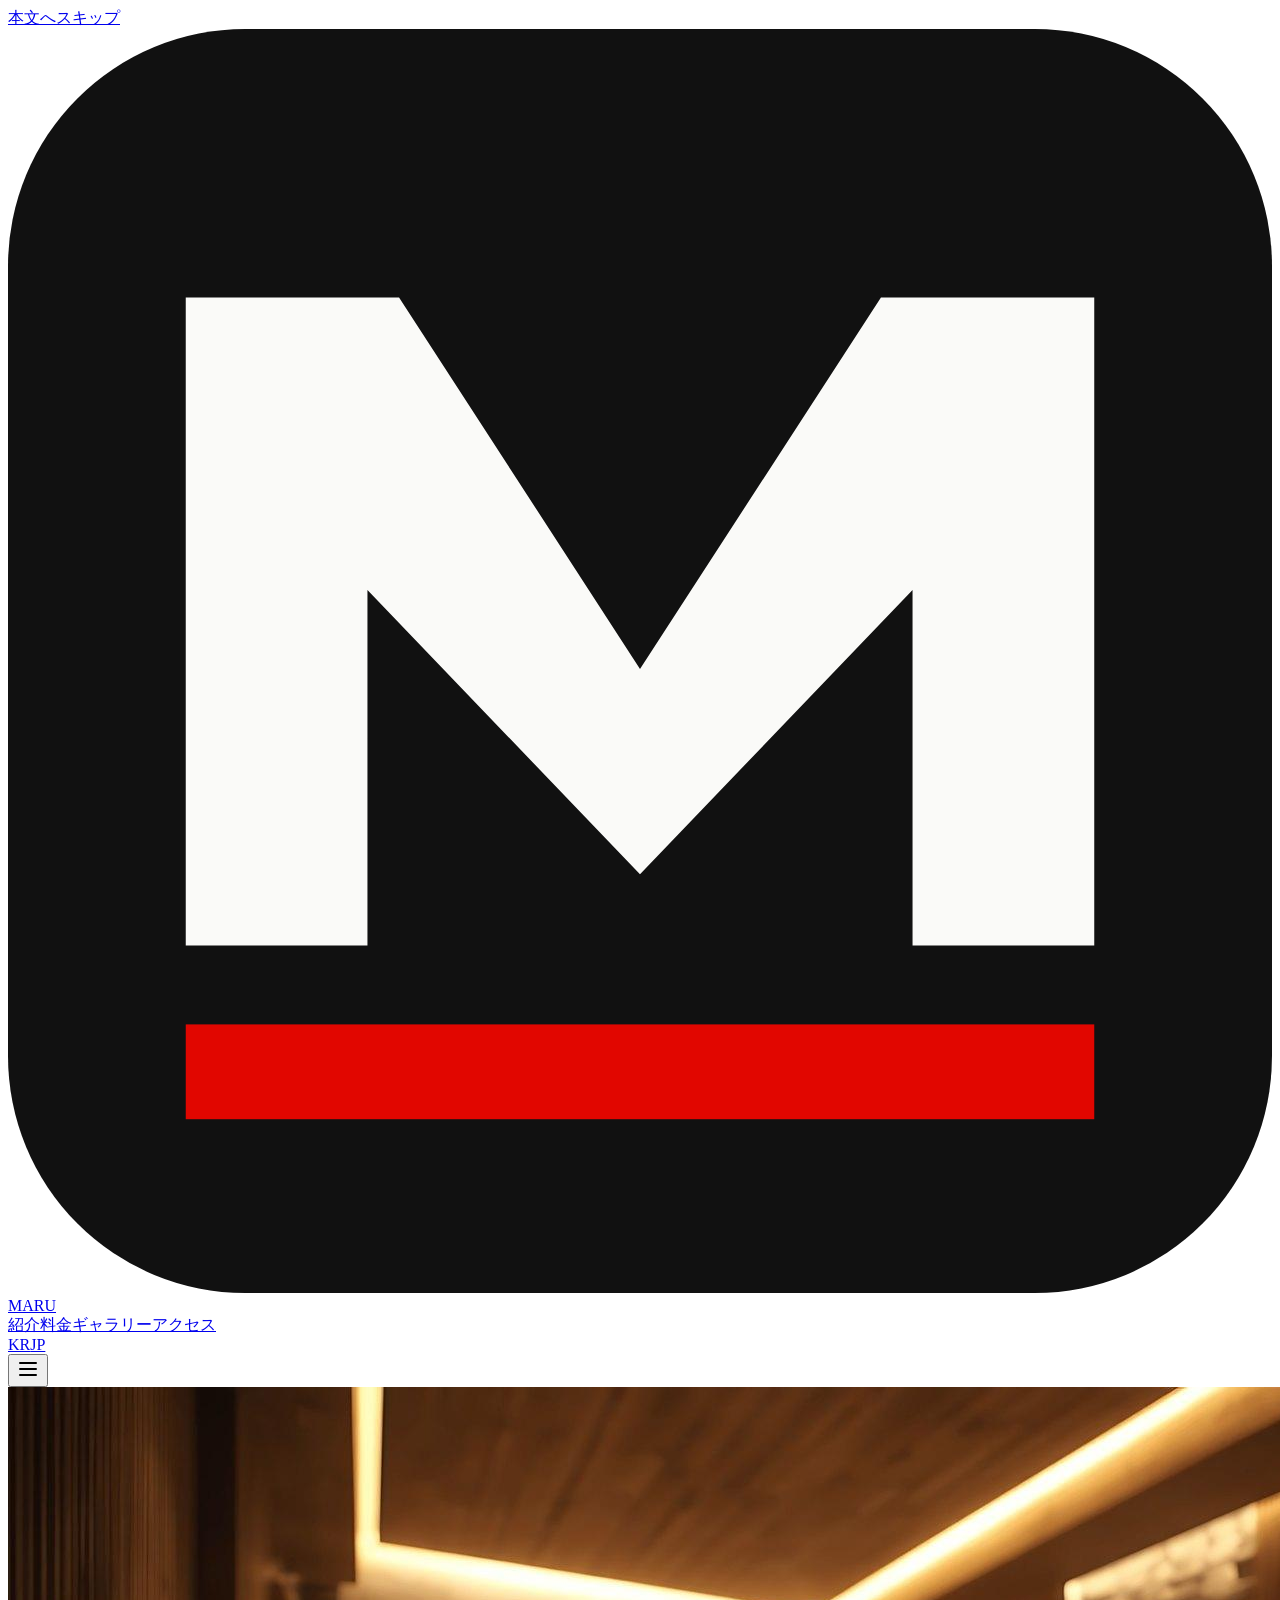
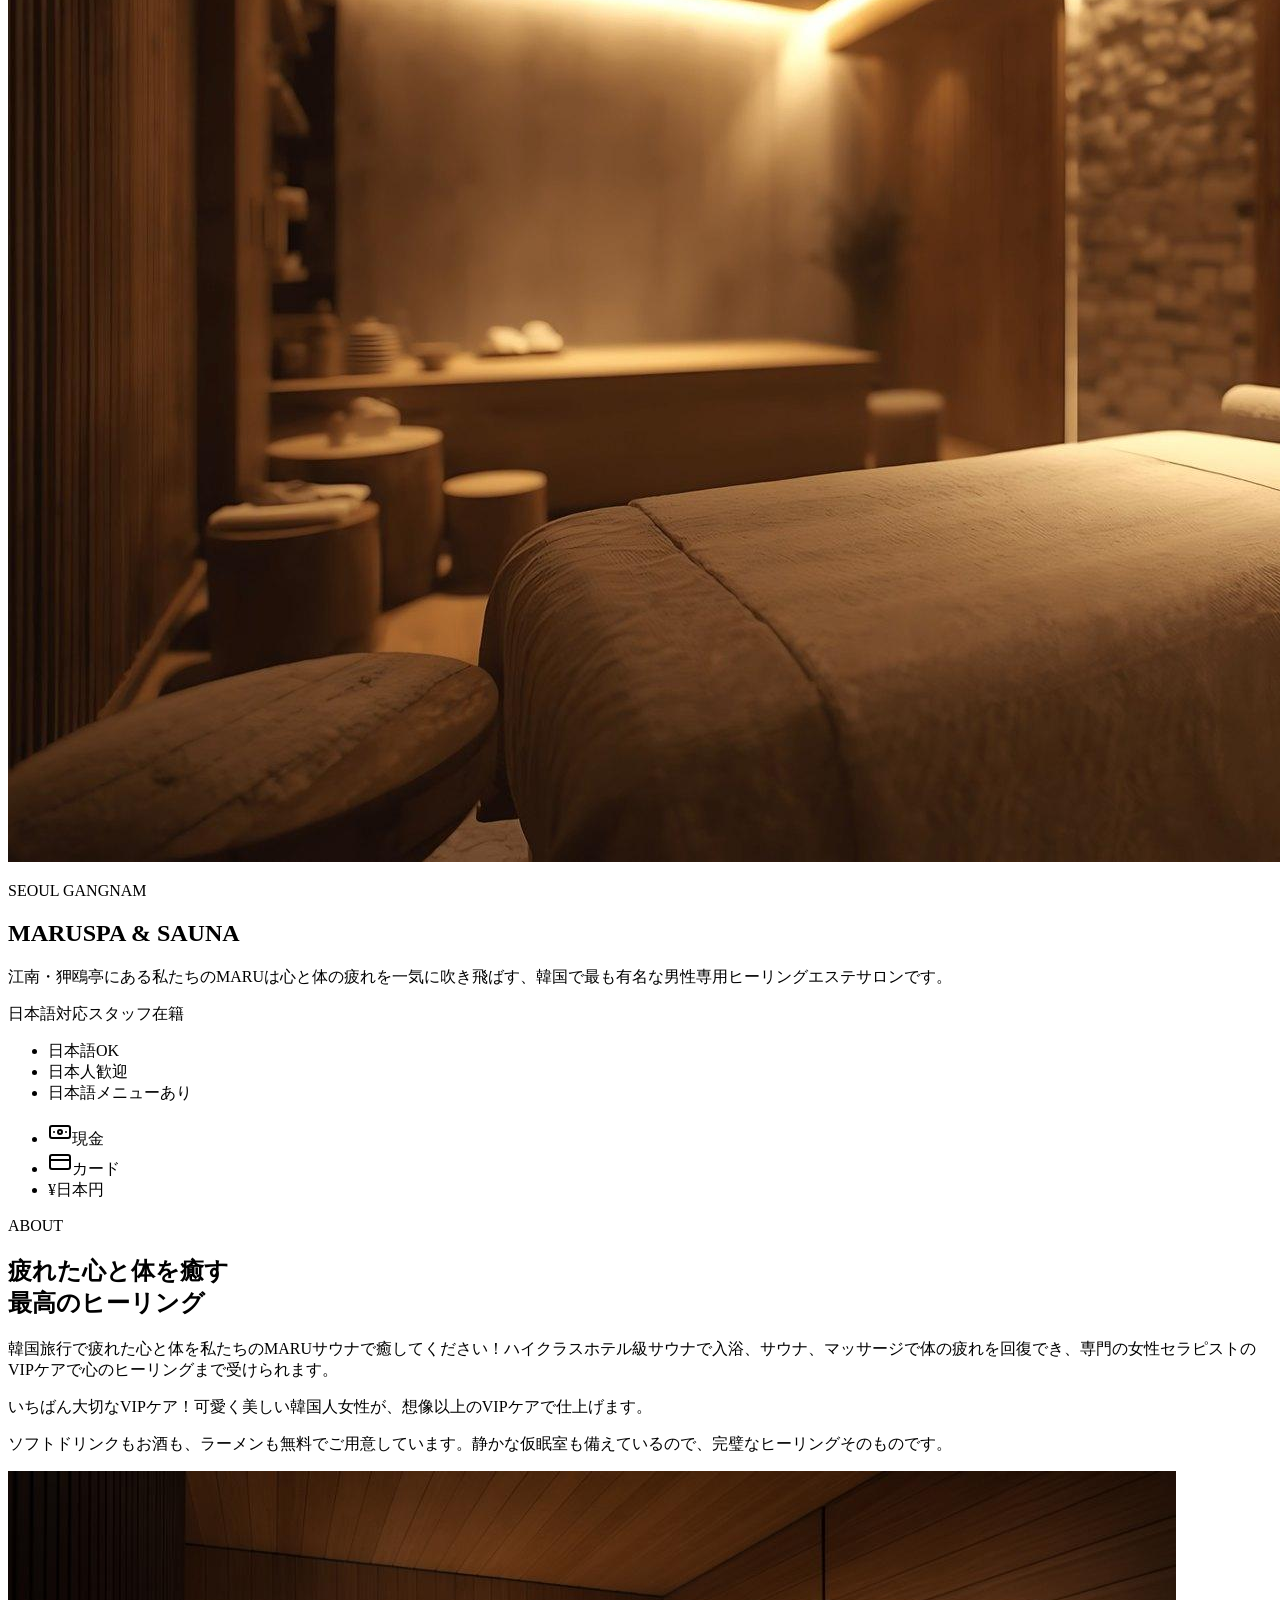
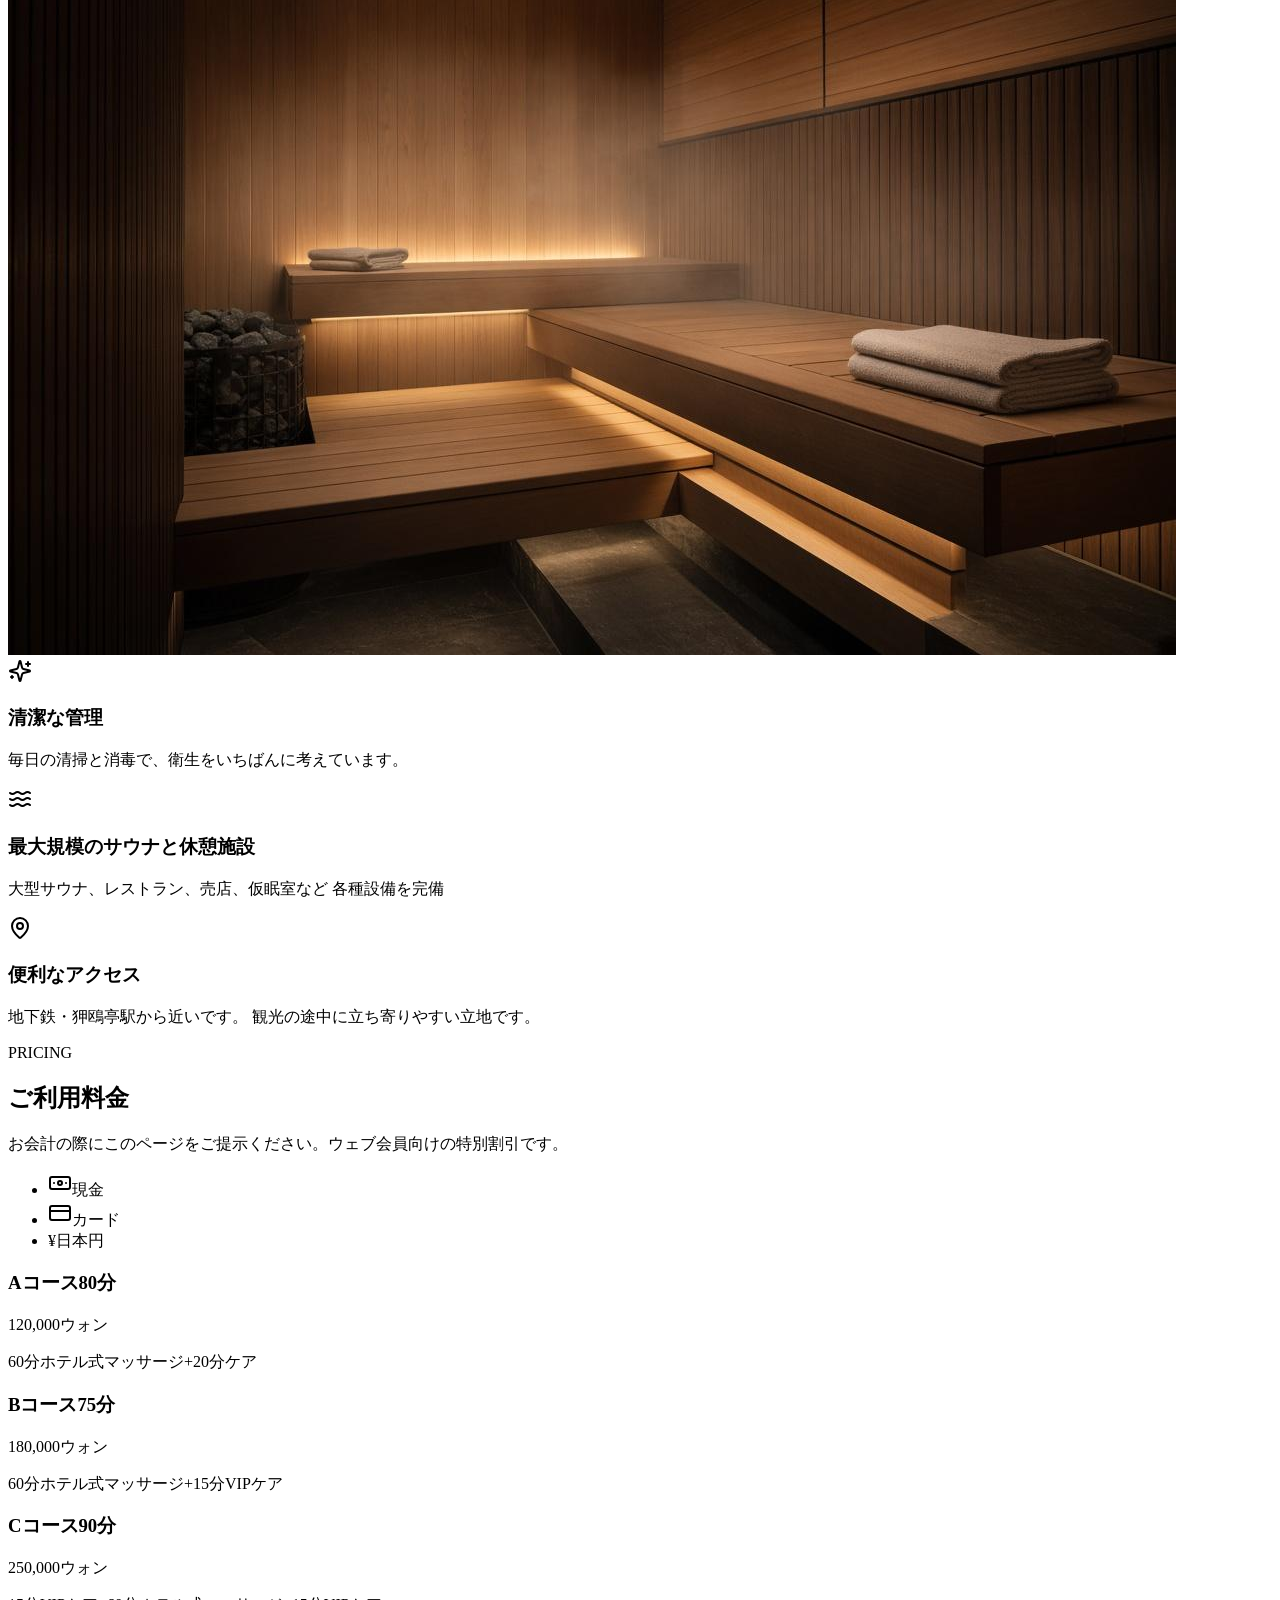
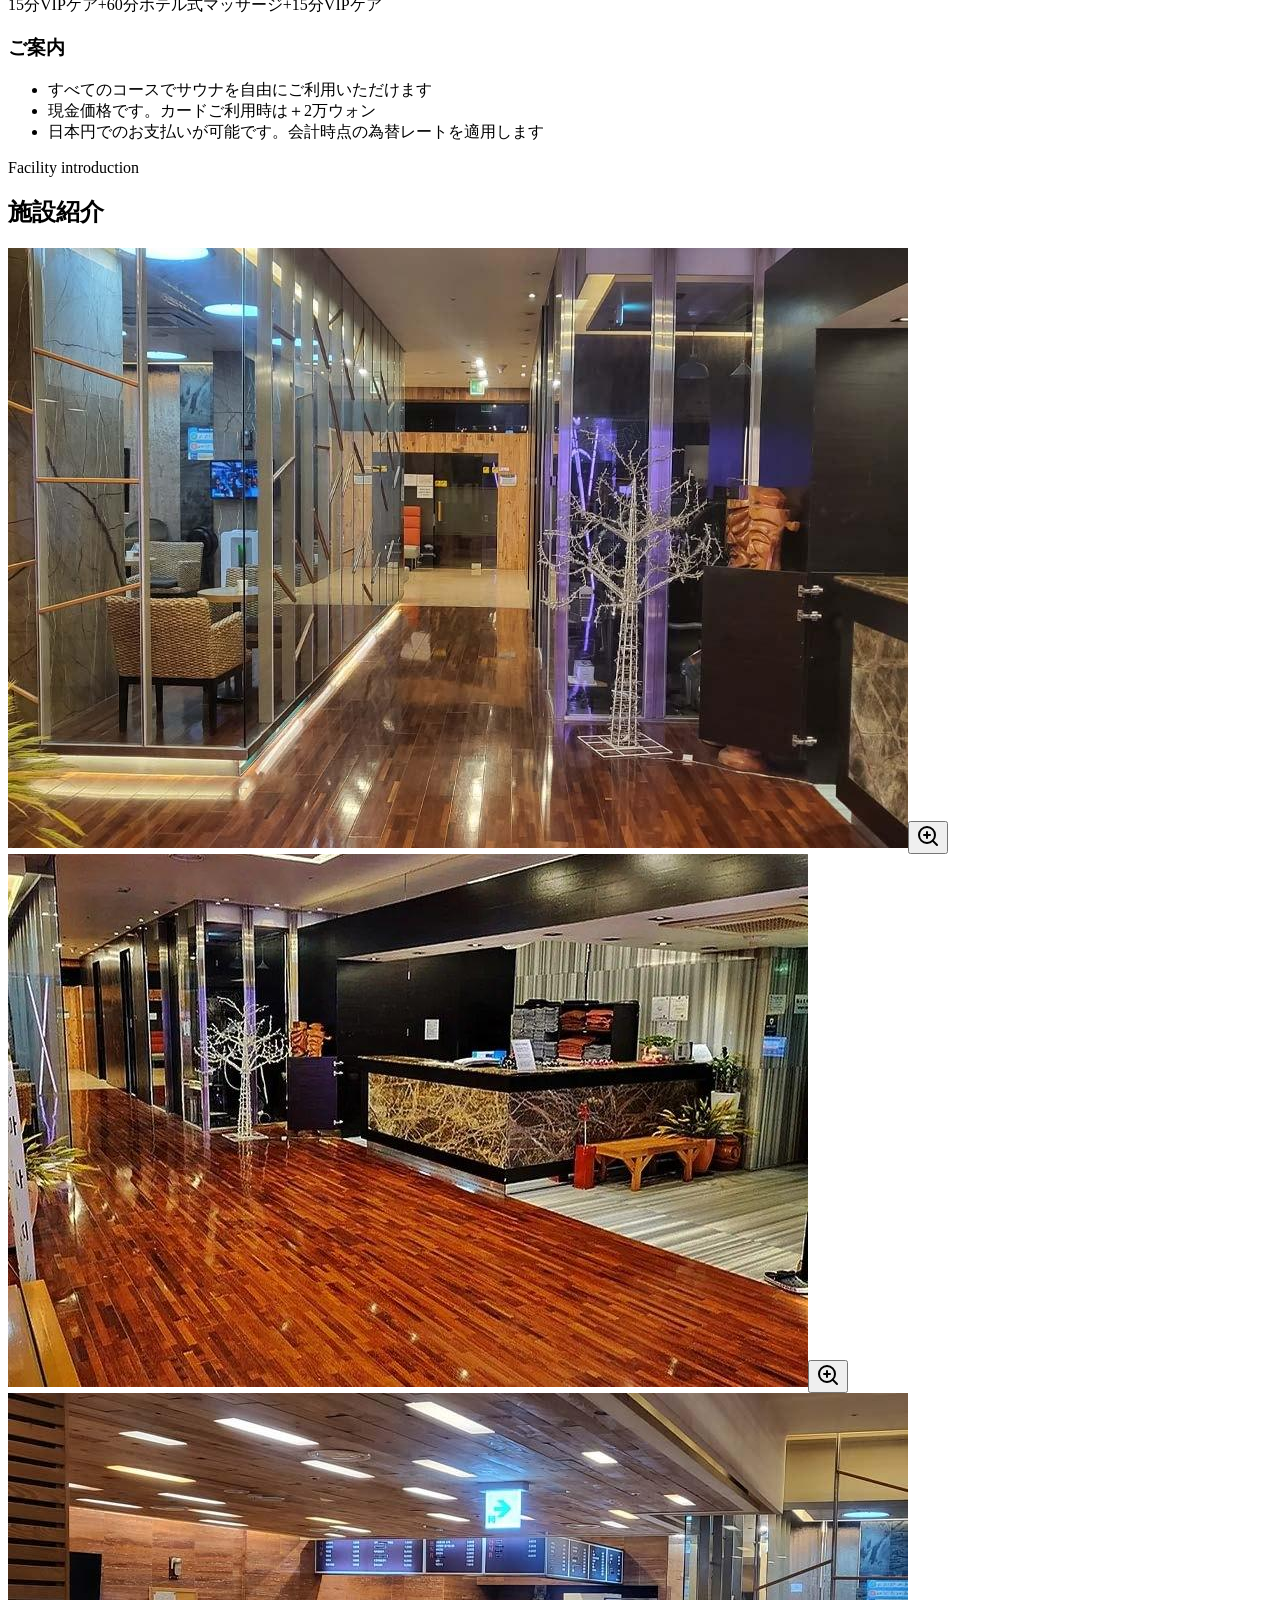
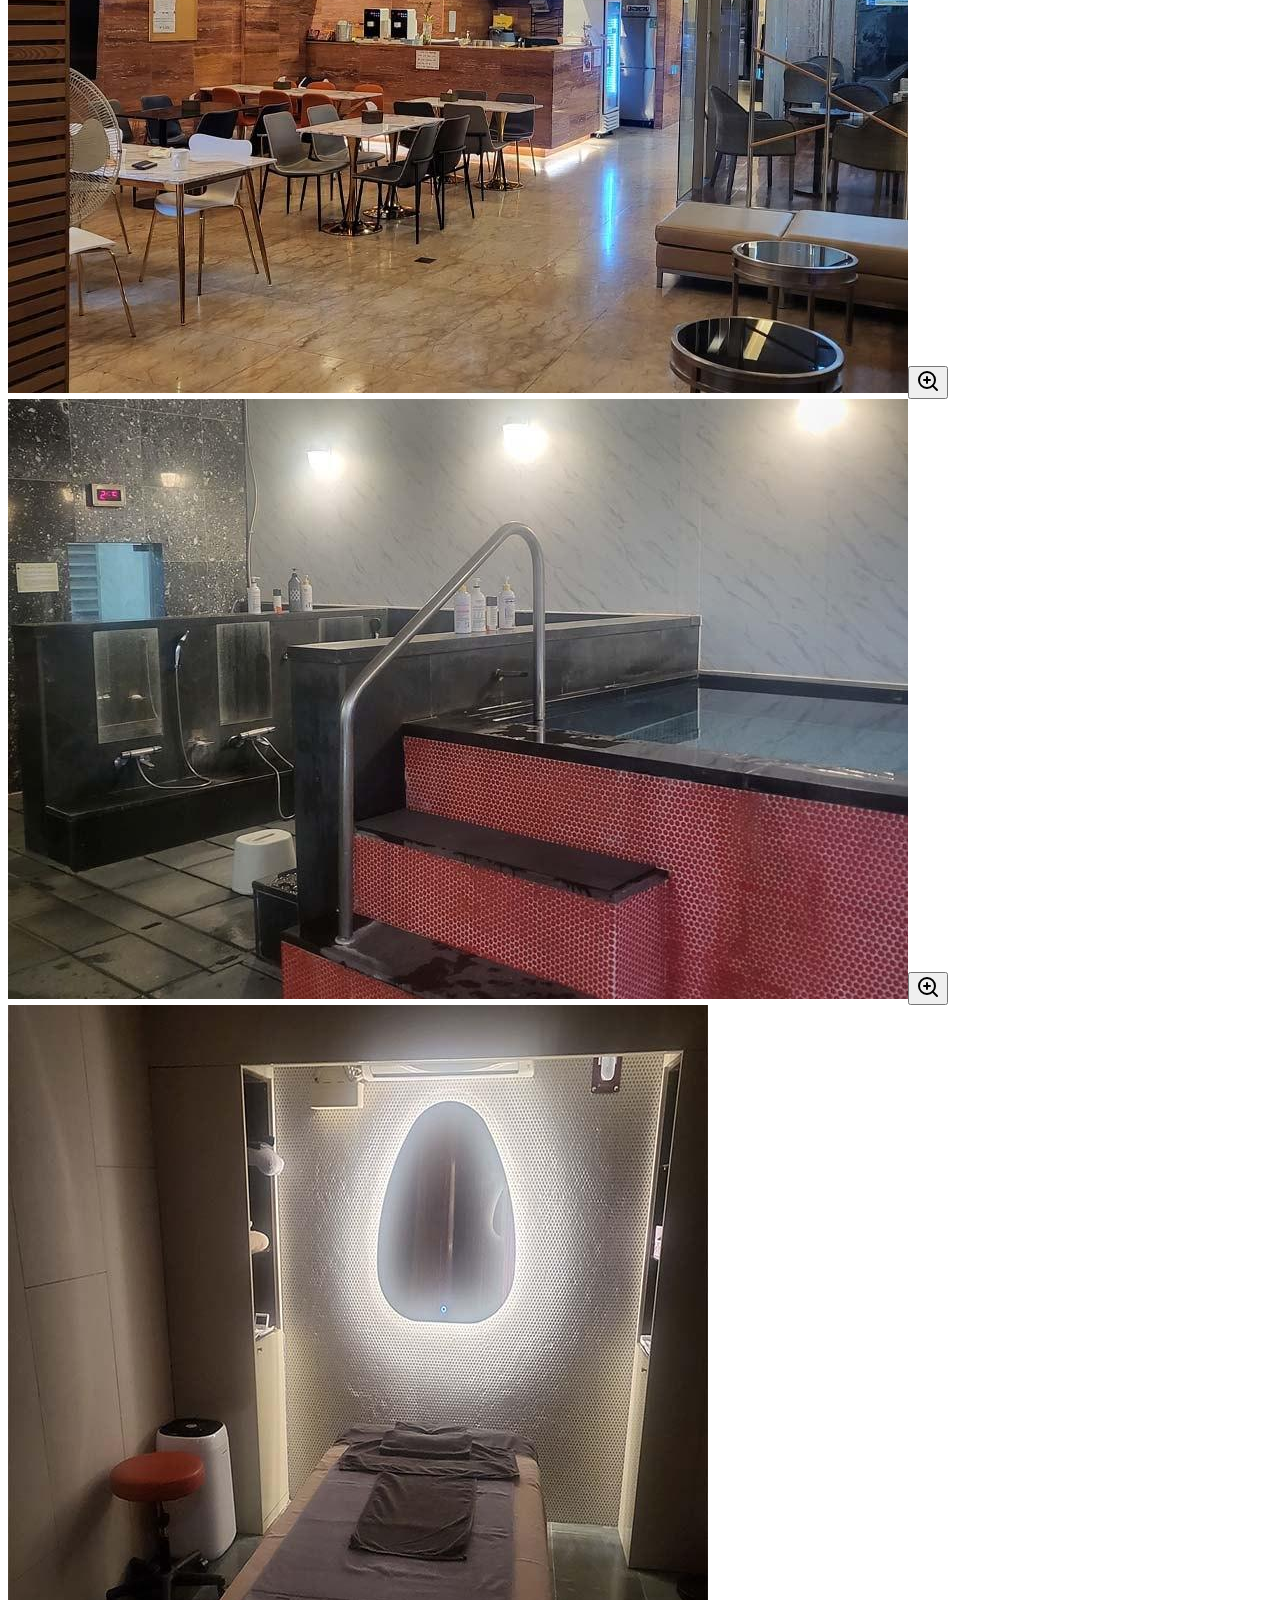
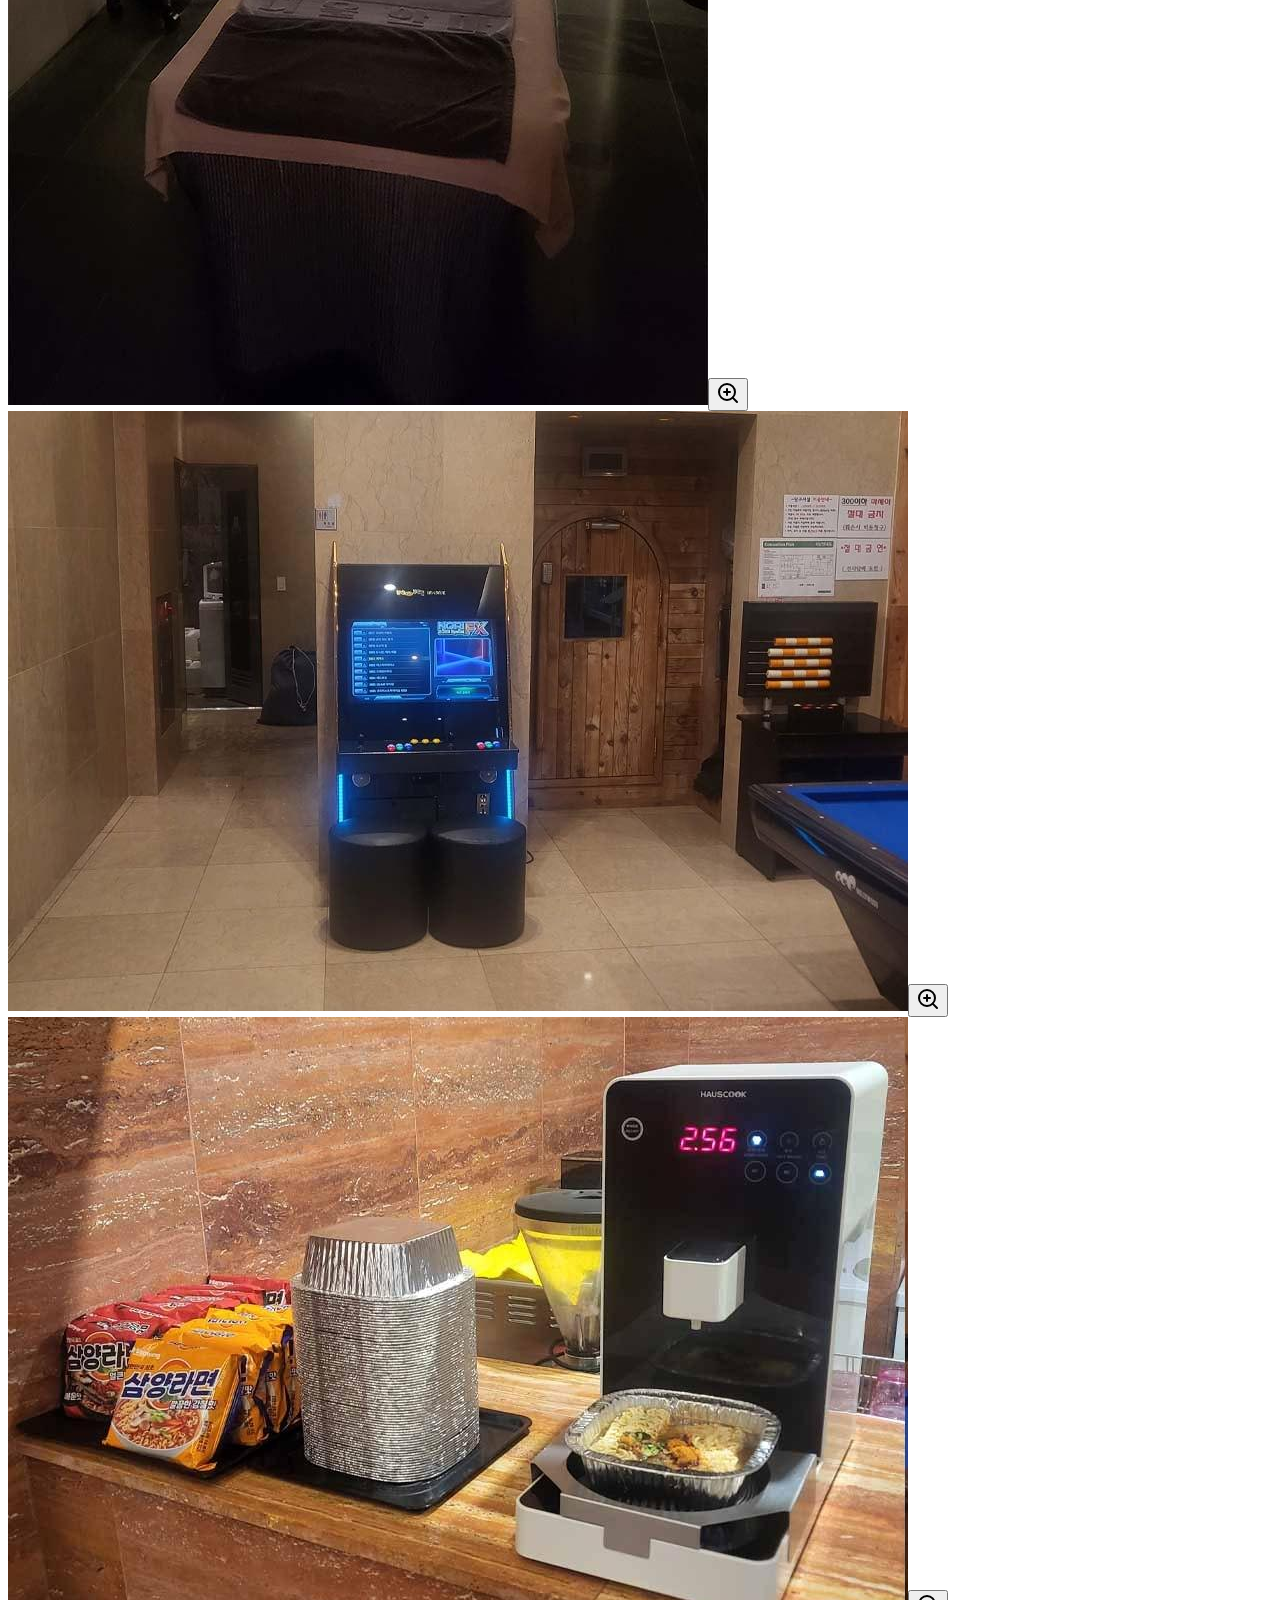
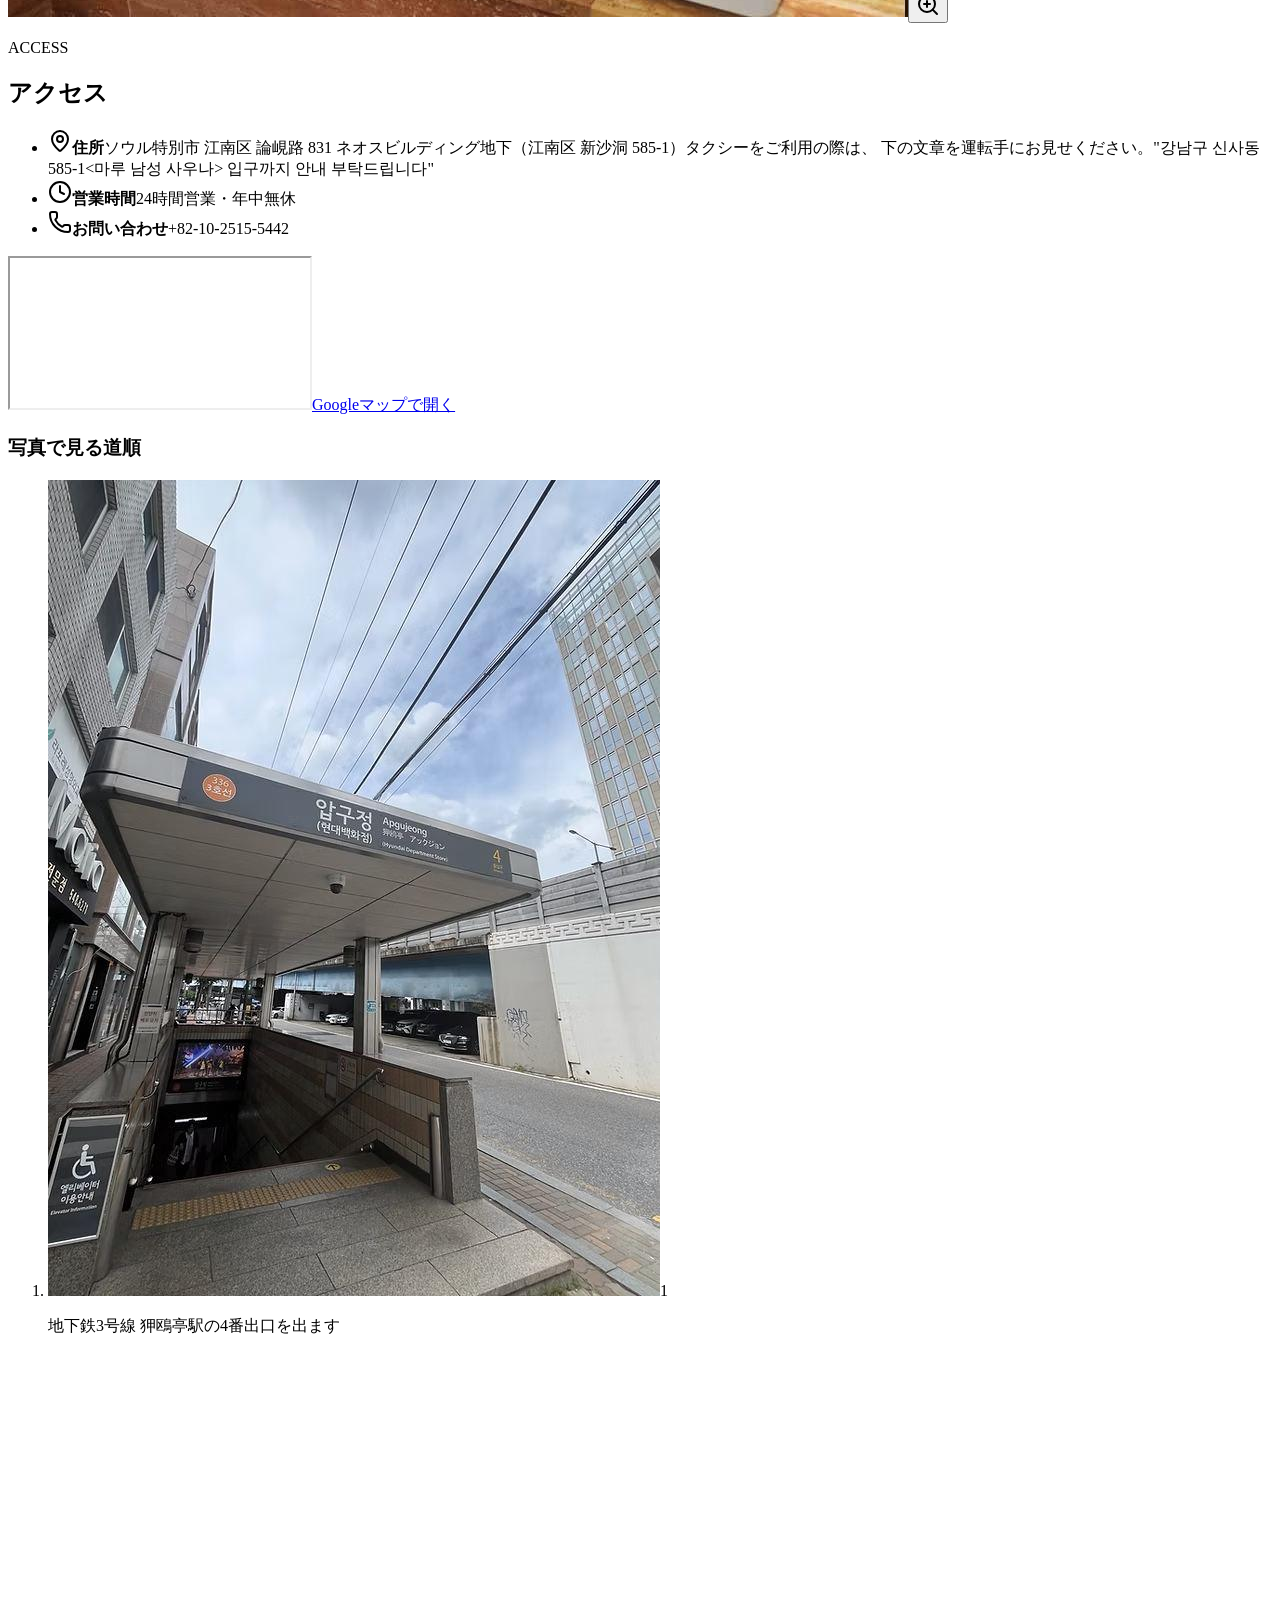
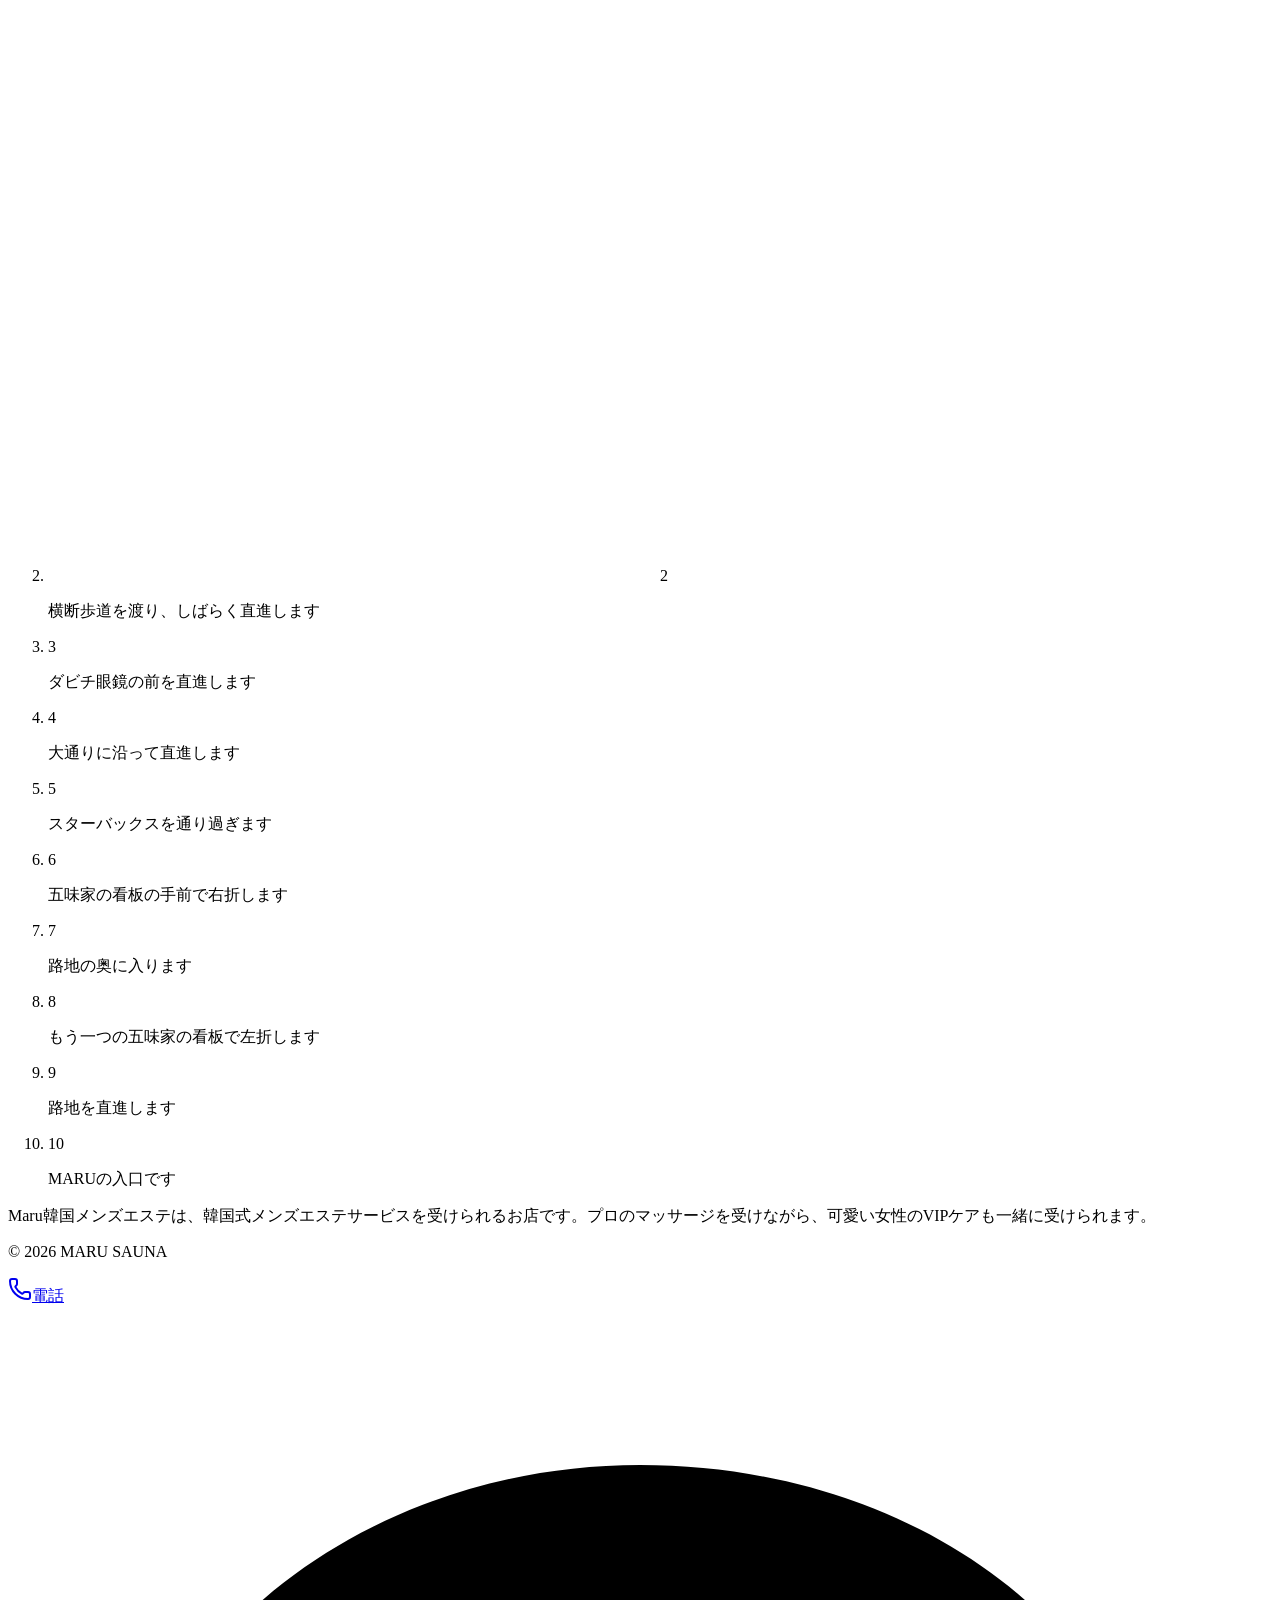
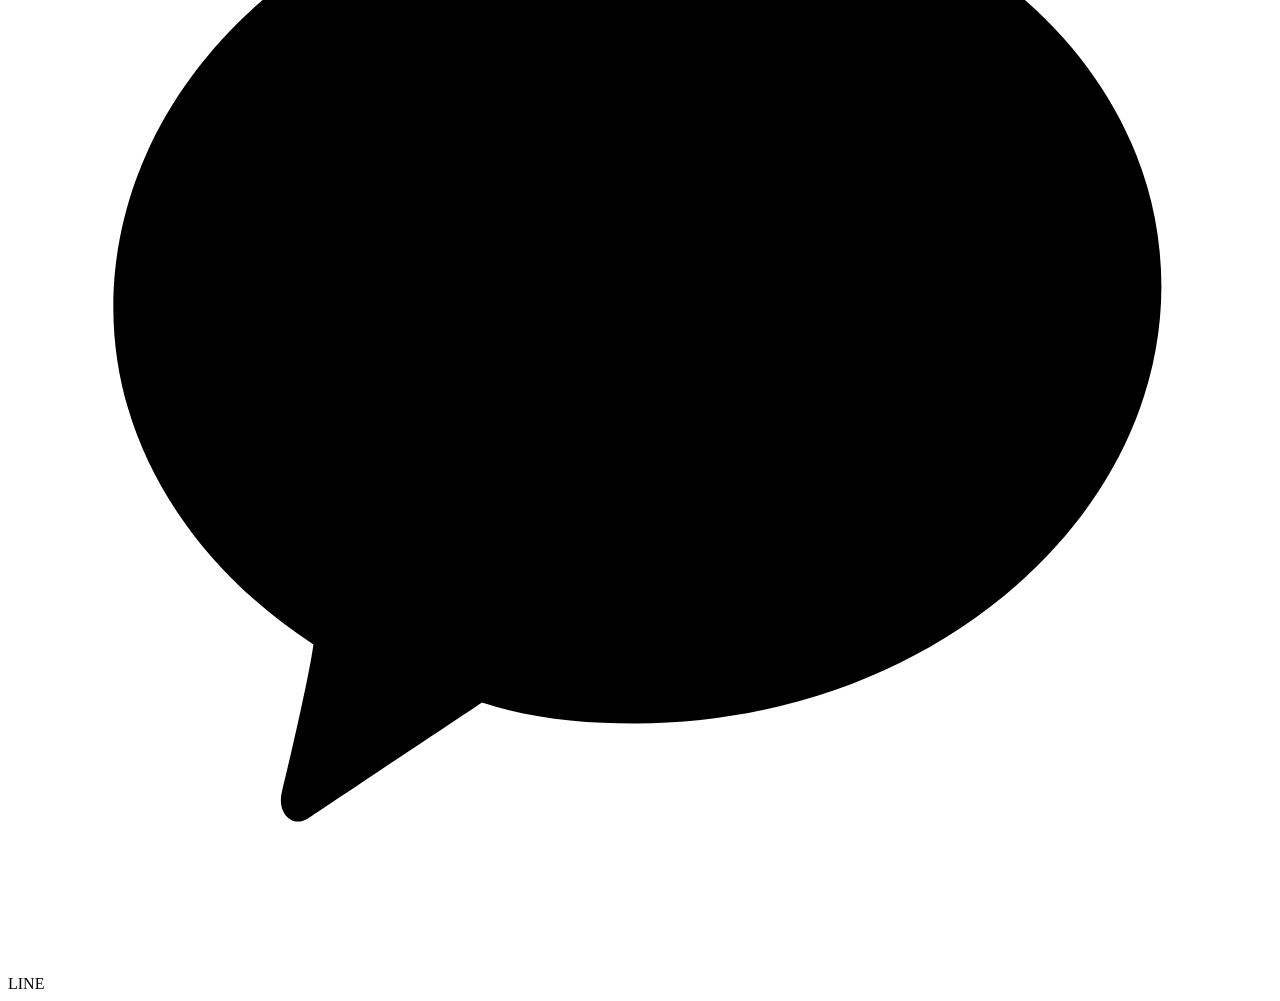
==== commit 9a70aaca: "Rename the building to 네오스빌딩 on the restored site" ====
--- a/index.html
+++ b/index.html
@@ -1,4 +1,4 @@
-<!DOCTYPE html><html lang="ja" class="antialiased"><head><meta name="twitter:card" content="summary_large_image"><meta property="og:title" content="MARU SPA &amp; SAUNA"><meta property="og:description" content="江南・狎鴎亭の男性専用ヒーリングエステ。ホテル式マッサージ、VIPケア、サウナ。24時間営業。"><meta charSet="utf-8"/><meta name="viewport" content="width=device-width, initial-scale=1, viewport-fit=cover"/><link rel="stylesheet" href="/assets/styles-BdBiKyeY.css" data-precedence="default"/><title>MARU SPA &amp; SAUNA | 江南・狎鴎亭のメンズエステ</title><meta name="theme-color" content="#fafaf8"/><meta name="description" content="江南・狎鴎亭の男性専用ヒーリングエステ。ホテル式マッサージ、VIPケア、サウナ。24時間営業。"/><meta property="og:locale" content="ja_JP"/><meta property="og:locale:alternate" content="ko_KR"/><meta name="robots" content="index, follow, max-image-preview:large"/><meta name="googlebot" content="index, follow, max-image-preview:large"/><meta property="og:image:alt" content="江南・狎鴎亭のメンズエステ MARU"/><meta name="geo.region" content="KR-11"/><meta name="geo.placename" content="ソウル特別市江南区新沙洞"/><link rel="preload" href="/fonts/bebas-neue.woff2" as="font" type="font/woff2" crossorigin="anonymous"/><link rel="preload" href="/fonts/noto-sans-jp-400.woff2" as="font" type="font/woff2" crossorigin="anonymous"/><link rel="icon" href="/favicon.ico" sizes="32x32"/><link rel="icon" type="image/svg+xml" href="/favicon.svg"/><link rel="manifest" href="/__grok/manifest.webmanifest"/><link rel="apple-touch-icon" href="/__grok/icon-180.png"/><link rel="canonical" href="https://marusauna.com/"/><link rel="alternate" hreflang="ko" href="https://marusauna.com/ko"/><link rel="alternate" hreflang="ja" href="https://marusauna.com/"/><link rel="alternate" hreflang="x-default" href="https://marusauna.com/"/><meta name="apple-mobile-web-app-title" content="MARU SPA &amp; SAUNA"><meta name="apple-mobile-web-app-status-bar-style" content="black"><script src="https://grok.com/grok-app-builder/extensions.js" defer></script></head><body><script type="application/ld+json">{"@context":"https://schema.org","@type":"HealthAndBeautyBusiness","name":"MARU SPA & SAUNA","telephone":"+82-10-2515-5442","alternateName":["마루 사우나","マルサウナ"],"image":["https://marusauna.com/og.jpg","https://marusauna.com/photos/hero-spa.jpg"],"url":"https://marusauna.com/","address":{"@type":"PostalAddress","streetAddress":"논현로 831 네오스빌딩 지하","addressLocality":"강남구","addressRegion":"서울특별시","addressCountry":"KR"},"geo":{"@type":"GeoCoordinates","latitude":37.522581,"longitude":127.027856},"hasMap":"https://www.google.com/maps/search/?api=1&query=%EC%84%9C%EC%9A%B8%ED%8A%B9%EB%B3%84%EC%8B%9C%20%EA%B0%95%EB%82%A8%EA%B5%AC%20%EB%85%BC%ED%98%84%EB%A1%9C%20831%20%EB%84%A4%EC%98%A4%EC%8A%A4%EB%B9%8C%EB%94%A9","openingHoursSpecification":{"@type":"OpeningHoursSpecification","dayOfWeek":["Monday","Tuesday","Wednesday","Thursday","Friday","Saturday","Sunday"],"opens":"00:00","closes":"23:59"},"priceRange":"₩120,000 - ₩250,000","currenciesAccepted":"KRW, JPY","paymentAccepted":"Cash, Credit Card","areaServed":"JP","inLanguage":"ja","hasOfferCatalog":{"@type":"OfferCatalog","name":"料金","itemListElement":[{"@type":"Offer","name":"Aコース 80分","price":"120000","priceCurrency":"KRW"},{"@type":"Offer","name":"Bコース 75分","price":"180000","priceCurrency":"KRW"},{"@type":"Offer","name":"Cコース 90分","price":"250000","priceCurrency":"KRW"}]}}</script><!--$--><div class="min-h-screen bg-bg text-ink"><a href="#content" class="sr-only focus:not-sr-only focus:fixed focus:top-3 focus:left-3 focus:z-[70] focus:rounded-full focus:bg-ink focus:px-4 focus:py-3 focus:text-sm focus:text-surface">本文へスキップ</a><header class="fixed inset-x-0 top-0 z-40 border-b border-line bg-surface/85 backdrop-blur-md"><div class="mx-auto flex h-16 max-w-6xl items-center justify-between gap-3 px-5 md:h-20 md:px-8"><a class="flex items-center gap-2.5 active" aria-label="MARU" href="/" data-status="active" aria-current="page"><svg viewBox="0 0 32 32" class="size-9 shrink-0 md:size-10" aria-hidden="true"><rect width="32" height="32" rx="6" fill="#111111"></rect><path fill="#FAFAF8" d="M4.5 23.2V6.8h5.4l6.1 9.4 6.1-9.4h5.4v16.4h-4.6V14.2L16 21.4l-6.9-7.2v9z"></path><rect x="4.5" y="25.2" width="23" height="2.4" fill="#E10600"></rect></svg><span class="font-display text-3xl tracking-[0.12em]">MARU</span></a><div class="ml-auto flex items-center gap-6 md:gap-8"><nav class="hidden gap-8 text-sm font-medium md:flex"><a class="hover:text-accent" href="/about">紹介</a><a class="hover:text-accent" href="/pricing">料金</a><a class="hover:text-accent" href="/gallery">ギャラリー</a><a class="hover:text-accent" href="/access">アクセス</a></nav><div class="inline-flex items-center rounded-full border border-line bg-soft p-1 text-[13px] font-medium tracking-[0.08em]"><a class="rounded-full px-3 py-1.5 text-muted hover:text-ink" href="/ko">KR</a><a aria-current="page" class="rounded-full px-3 py-1.5 bg-accent text-surface active" href="/" data-status="active">JP</a></div><button type="button" class="menu-button grid size-11 cursor-pointer place-items-center rounded-full border border-line md:hidden" popovertarget="mobile-menu" aria-label="メニューを開く"><svg xmlns="http://www.w3.org/2000/svg" width="24" height="24" viewBox="0 0 24 24" fill="none" stroke="currentColor" stroke-width="2" stroke-linecap="round" stroke-linejoin="round" class="lucide lucide-menu menu-open size-5" aria-hidden="true"><path d="M4 12h16"></path><path d="M4 18h16"></path><path d="M4 6h16"></path></svg><svg xmlns="http://www.w3.org/2000/svg" width="24" height="24" viewBox="0 0 24 24" fill="none" stroke="currentColor" stroke-width="2" stroke-linecap="round" stroke-linejoin="round" class="lucide lucide-x menu-close size-5" aria-hidden="true"><path d="M18 6 6 18"></path><path d="m6 6 12 12"></path></svg></button><nav id="mobile-menu" popover="auto" class="mobile-menu md:hidden"><a class="block py-3 text-right text-lg font-medium " href="/about">紹介</a><a class="block py-3 text-right text-lg font-medium " href="/pricing">料金</a><a class="block py-3 text-right text-lg font-medium " href="/gallery">ギャラリー</a><a class="block py-3 text-right text-lg font-medium " href="/access">アクセス</a></nav></div></div></header><main id="content" tabindex="-1" class="scroll-mt-20 outline-none"><section class="relative flex min-h-[100svh] items-end overflow-hidden pt-20"><picture class="block h-full w-full"><source type="image/webp" srcset="/photos/hero-spa-480.webp 480w, /photos/hero-spa-800.webp 800w, /photos/hero-spa-1280.webp 1280w" sizes="100vw"/><img src="/photos/hero-spa-1280.webp" alt="暖かい照明のトリートメントルーム" width="1920" height="1075" sizes="100vw" class="hero-zoom absolute inset-0 h-full w-full object-cover" decoding="async" fetchpriority="high"/></picture><div class="absolute inset-0 bg-gradient-to-t from-ink via-ink/45 to-ink/10"></div><div class="relative z-10 mx-auto w-full max-w-6xl px-5 pb-16 text-surface md:px-8 md:pb-24"><div class="hero-rise"><div class="mb-4"><p class="inline-block -rotate-2 bg-accent px-3 py-1 font-display text-lg tracking-[0.16em]">SEOUL GANGNAM</p></div></div><div class="flex flex-col items-start gap-5 md:flex-row md:items-end md:gap-10"><h1 class="hero-rise hero-rise-2 font-display leading-[0.8] tracking-tight"><span class="block text-[clamp(4.75rem,10vw,9rem)]">MARU</span><span class="mt-1 block text-[clamp(1.85rem,3.9vw,3.6rem)] tracking-[0.02em]">SPA &amp; SAUNA</span></h1><p class="hero-rise hero-rise-3 flex flex-col gap-1.5 pb-1 font-light leading-relaxed max-w-none text-[13.5px] sm:max-w-lg sm:text-base md:text-[17px]"><span class="whitespace-nowrap">江南・狎鴎亭にある私たちのMARUは</span><span class="whitespace-nowrap">心と体の疲れを一気に吹き飛ばす、</span><span class="whitespace-nowrap">韓国で最も有名な男性専用ヒーリングエステサロンです。</span></p></div><div class="hero-rise hero-rise-4"><p class="mt-6 text-sm font-medium tracking-wide md:text-base">日本語対応スタッフ在籍</p><ul class="mt-3 flex flex-wrap gap-2"><li class="rounded-full border border-white/40 px-3 py-1 text-xs font-medium">日本語OK</li><li class="rounded-full border border-white/40 px-3 py-1 text-xs font-medium">日本人歓迎</li><li class="rounded-full border border-white/40 px-3 py-1 text-xs font-medium">日本語メニューあり</li></ul><ul class="mt-3 flex flex-wrap items-center gap-x-4 gap-y-2 text-xs text-white/85"><li class="flex items-center gap-1.5"><svg xmlns="http://www.w3.org/2000/svg" width="24" height="24" viewBox="0 0 24 24" fill="none" stroke="currentColor" stroke-width="2" stroke-linecap="round" stroke-linejoin="round" class="lucide lucide-banknote size-4" aria-hidden="true"><rect width="20" height="12" x="2" y="6" rx="2"></rect><circle cx="12" cy="12" r="2"></circle><path d="M6 12h.01M18 12h.01"></path></svg>現金</li><li class="flex items-center gap-1.5"><svg xmlns="http://www.w3.org/2000/svg" width="24" height="24" viewBox="0 0 24 24" fill="none" stroke="currentColor" stroke-width="2" stroke-linecap="round" stroke-linejoin="round" class="lucide lucide-credit-card size-4" aria-hidden="true"><rect width="20" height="14" x="2" y="5" rx="2"></rect><line x1="2" x2="22" y1="10" y2="10"></line></svg>カード</li><li class="flex items-center gap-1.5"><span class="text-sm font-semibold leading-none" aria-hidden="true">¥</span>日本円</li></ul></div></div></section><section class="mx-auto max-w-6xl px-4 pb-16 md:px-8 md:pb-20 pt-16 md:pt-24"><p class="font-display text-xl tracking-[0.28em] text-accent">ABOUT</p><div class="mt-2 grid items-stretch gap-8 md:grid-cols-[minmax(0,1fr)_320px] lg:grid-cols-[minmax(0,1fr)_420px] lg:gap-12"><div><h2 class="max-w-full text-[clamp(2rem,4vw,3.15rem)] font-semibold leading-snug">疲れた心と体を癒す<br/>最高のヒーリング</h2><div class="mt-8 space-y-6 text-[15px] leading-relaxed text-muted sm:text-base md:text-[17px]"><p><span class="block  ">韓国旅行で疲れた心と体を</span><span class="block  ">私たちのMARUサウナで癒してください！</span><span class="block  ">ハイクラスホテル級サウナで</span><span class="block  ">入浴、サウナ、マッサージで体の疲れを回復でき、</span><span class="block  ">専門の女性セラピストのVIPケアで</span><span class="block  ">心のヒーリングまで受けられます。</span></p><p><span class="block  text-[1.2em] font-medium text-accent">いちばん大切なVIPケア！</span><span class="block  ">可愛く美しい韓国人女性が、</span><span class="block  ">想像以上のVIPケアで仕上げます。</span></p><p><span class="block  ">ソフトドリンクもお酒も、</span><span class="block  ">ラーメンも無料でご用意しています。</span><span class="block  ">静かな仮眠室も備えているので、</span><span class="block  ">完璧なヒーリングそのものです。</span></p></div></div><div class="relative mt-8 h-56 overflow-hidden rounded-card md:mt-0 md:h-full"><picture class="block h-full w-full"><source type="image/webp" srcset="/photos/sauna-480.webp 480w, /photos/sauna-800.webp 800w" sizes="(min-width: 1024px) 420px, (min-width: 768px) 320px, 100vw"/><img src="/photos/sauna-800.webp" alt="温かい木のサウナ室内" width="1168" height="784" sizes="(min-width: 1024px) 420px, (min-width: 768px) 320px, 100vw" class="absolute inset-0 h-full w-full object-cover" loading="lazy" decoding="async" fetchpriority="low"/></picture></div></div></section><section class="mx-auto grid max-w-6xl gap-4 px-5 pb-8 md:grid-cols-3 md:px-8"><article class="relative rounded-card bg-soft p-8"><span class="absolute top-5 left-5 h-1 w-10 bg-accent"></span><svg xmlns="http://www.w3.org/2000/svg" width="24" height="24" viewBox="0 0 24 24" fill="none" stroke="currentColor" stroke-width="2" stroke-linecap="round" stroke-linejoin="round" class="lucide lucide-sparkles mt-6 size-6" aria-hidden="true"><path d="M9.937 15.5A2 2 0 0 0 8.5 14.063l-6.135-1.582a.5.5 0 0 1 0-.962L8.5 9.936A2 2 0 0 0 9.937 8.5l1.582-6.135a.5.5 0 0 1 .963 0L14.063 8.5A2 2 0 0 0 15.5 9.937l6.135 1.581a.5.5 0 0 1 0 .964L15.5 14.063a2 2 0 0 0-1.437 1.437l-1.582 6.135a.5.5 0 0 1-.963 0z"></path><path d="M20 3v4"></path><path d="M22 5h-4"></path><path d="M4 17v2"></path><path d="M5 18H3"></path></svg><h3 class="mt-4 text-xl font-semibold">清潔な管理</h3><p class="mt-2 whitespace-pre-line text-[15px] leading-relaxed text-muted">毎日の清掃と消毒で、衛生をいちばんに考えています。</p></article><article class="relative rounded-card bg-soft p-8"><span class="absolute top-5 left-5 h-1 w-10 bg-accent"></span><svg xmlns="http://www.w3.org/2000/svg" width="24" height="24" viewBox="0 0 24 24" fill="none" stroke="currentColor" stroke-width="2" stroke-linecap="round" stroke-linejoin="round" class="lucide lucide-waves mt-6 size-6" aria-hidden="true"><path d="M2 6c.6.5 1.2 1 2.5 1C7 7 7 5 9.5 5c2.6 0 2.4 2 5 2 2.5 0 2.5-2 5-2 1.3 0 1.9.5 2.5 1"></path><path d="M2 12c.6.5 1.2 1 2.5 1 2.5 0 2.5-2 5-2 2.6 0 2.4 2 5 2 2.5 0 2.5-2 5-2 1.3 0 1.9.5 2.5 1"></path><path d="M2 18c.6.5 1.2 1 2.5 1 2.5 0 2.5-2 5-2 2.6 0 2.4 2 5 2 2.5 0 2.5-2 5-2 1.3 0 1.9.5 2.5 1"></path></svg><h3 class="mt-4 text-xl font-semibold">最大規模のサウナと休憩施設</h3><p class="mt-2 whitespace-pre-line text-[15px] leading-relaxed text-muted">大型サウナ、レストラン、売店、仮眠室など
+<!DOCTYPE html><html lang="ja" class="antialiased"><head><meta name="twitter:card" content="summary_large_image"><meta name="twitter:title" content="MARU SPA &amp; SAUNA"><meta property="og:title" content="MARU SPA &amp; SAUNA"><meta property="og:site_name" content="MARU SPA &amp; SAUNA"><meta property="og:description" content="江南・狎鴎亭の男性専用ヒーリングエステ。ホテル式マッサージ、VIPケア、サウナ。24時間営業。"><meta name="twitter:description" content="江南・狎鴎亭の男性専用ヒーリングエステ。ホテル式マッサージ、VIPケア、サウナ。24時間営業。"><meta property="og:type" content="website"><meta property="og:url" content="https://marusauna.com/"><meta property="og:image" content="https://marusauna.com/og.jpg"><meta property="og:image:width" content="1200"><meta property="og:image:height" content="630"><meta name="twitter:image" content="https://marusauna.com/og.jpg"><meta charSet="utf-8"/><meta name="viewport" content="width=device-width, initial-scale=1"/><link rel="preload" as="image" href="/photos/hero-spa.jpg" fetchPriority="high"/><link rel="preload" as="image" href="/photos/sauna.jpg"/><link rel="stylesheet" href="/assets/styles-ChNzn0M5.css" data-precedence="default"/><title>MARU SPA &amp; SAUNA | 江南・狎鴎亭のメンズエステ</title><meta name="theme-color" content="#fafaf8"/><meta name="description" content="江南・狎鴎亭の男性専用ヒーリングエステ。ホテル式マッサージ、VIPケア、サウナ。24時間営業。"/><meta property="og:locale" content="ja_JP"/><meta property="og:locale:alternate" content="ko_KR"/><meta name="robots" content="index, follow, max-image-preview:large"/><meta name="googlebot" content="index, follow, max-image-preview:large"/><meta name="geo.region" content="KR-11"/><meta name="geo.placename" content="ソウル特別市江南区新沙洞"/><link rel="modulepreload" href="/assets/index-BAKFYNxY.js"/><link rel="modulepreload" href="/assets/routes-pkZm2VGm.js"/><link rel="modulepreload" href="/assets/site-page-X49fSrQn.js"/><link rel="icon" href="/favicon.ico" sizes="32x32"/><link rel="icon" type="image/svg+xml" href="/favicon.svg"/><link rel="manifest" href="/__grok/manifest.webmanifest"/><link rel="apple-touch-icon" href="/__grok/icon-180.png"/><link rel="canonical" href="https://marusauna.com/"/><link rel="alternate" hreflang="ko" href="https://marusauna.com/ko"/><link rel="alternate" hreflang="ja" href="https://marusauna.com/"/><link rel="alternate" hreflang="x-default" href="https://marusauna.com/"/><meta name="apple-mobile-web-app-title" content="MARU SPA &amp; SAUNA"><meta name="apple-mobile-web-app-status-bar-style" content="black"><script src="https://grok.com/grok-app-builder/extensions.js" defer></script></head><body><script type="application/ld+json">{"@context":"https://schema.org","@type":["HealthAndBeautyBusiness","Sauna"],"name":"MARU SPA & SAUNA","telephone":"+82-10-2515-5442","alternateName":["마루 사우나","マルサウナ"],"image":["https://marusauna.com/og.jpg","https://marusauna.com/photos/hero-spa.jpg"],"url":"https://marusauna.com/","address":{"@type":"PostalAddress","streetAddress":"논현로 831 네오스빌딩 지하","addressLocality":"강남구","addressRegion":"서울특별시","addressCountry":"KR"},"geo":{"@type":"GeoCoordinates","latitude":37.522581,"longitude":127.027856},"openingHoursSpecification":{"@type":"OpeningHoursSpecification","dayOfWeek":["Monday","Tuesday","Wednesday","Thursday","Friday","Saturday","Sunday"],"opens":"00:00","closes":"23:59"},"priceRange":"₩120,000 - ₩250,000","currenciesAccepted":"KRW, JPY","paymentAccepted":"Cash, Credit Card","areaServed":"JP","inLanguage":["ja","ko"]}</script><!--$--><div class="min-h-screen bg-bg text-ink"><a href="#content" class="sr-only focus:not-sr-only focus:fixed focus:top-3 focus:left-3 focus:z-[70] focus:rounded-full focus:bg-ink focus:px-4 focus:py-3 focus:text-sm focus:text-surface">本文へスキップ</a><header class="fixed inset-x-0 top-0 z-40 border-b border-line bg-surface/85 backdrop-blur-md"><div class="mx-auto flex h-16 max-w-6xl items-center justify-between gap-3 px-5 md:h-20 md:px-8"><a class="flex items-center gap-2.5 active" aria-label="MARU" href="/" data-status="active" aria-current="page"><svg viewBox="0 0 32 32" class="size-9 shrink-0 md:size-10" aria-hidden="true"><rect width="32" height="32" rx="6" fill="#111111"></rect><path fill="#FAFAF8" d="M4.5 23.2V6.8h5.4l6.1 9.4 6.1-9.4h5.4v16.4h-4.6V14.2L16 21.4l-6.9-7.2v9z"></path><rect x="4.5" y="25.2" width="23" height="2.4" fill="#E10600"></rect></svg><span class="font-display text-3xl tracking-[0.12em]">MARU</span></a><div class="ml-auto flex items-center gap-6 md:gap-8"><nav class="hidden gap-8 text-sm font-medium md:flex"><a class="hover:text-accent" href="/about">紹介</a><a class="hover:text-accent" href="/pricing">料金</a><a class="hover:text-accent" href="/gallery">ギャラリー</a><a class="hover:text-accent" href="/access">アクセス</a></nav><div class="inline-flex items-center rounded-full border border-line bg-soft p-1 text-[13px] font-medium tracking-[0.08em]"><a class="rounded-full px-3 py-1.5 text-muted hover:text-ink" href="/ko">KR</a><a aria-current="page" class="rounded-full px-3 py-1.5 bg-accent text-surface active" href="/" data-status="active">JP</a></div><button type="button" class="grid size-11 place-items-center rounded-full border border-line md:hidden" aria-expanded="false" aria-controls="mobile-menu" aria-label="メニューを開く"><svg xmlns="http://www.w3.org/2000/svg" width="24" height="24" viewBox="0 0 24 24" fill="none" stroke="currentColor" stroke-width="2" stroke-linecap="round" stroke-linejoin="round" class="lucide lucide-menu size-5" aria-hidden="true"><path d="M4 12h16"></path><path d="M4 18h16"></path><path d="M4 6h16"></path></svg></button></div></div><nav id="mobile-menu" hidden="" class="border-t border-line bg-surface px-5 py-4 md:hidden"><a class="block py-3 text-right text-lg font-medium " href="/about">紹介</a><a class="block py-3 text-right text-lg font-medium " href="/pricing">料金</a><a class="block py-3 text-right text-lg font-medium " href="/gallery">ギャラリー</a><a class="block py-3 text-right text-lg font-medium " href="/access">アクセス</a></nav></header><main id="content" tabindex="-1" class="scroll-mt-20 outline-none"><section class="relative flex min-h-[100svh] items-end overflow-hidden pt-20"><img src="/photos/hero-spa.jpg" alt="暖かい照明のトリートメントルーム" fetchPriority="high" decoding="async" class="hero-zoom absolute inset-0 h-full w-full object-cover"/><div class="absolute inset-0 bg-gradient-to-t from-ink via-ink/45 to-ink/10"></div><div class="relative z-10 mx-auto w-full max-w-6xl px-5 pb-16 text-surface md:px-8 md:pb-24"><div class="hero-rise"><div class="mb-4"><p class="inline-block -rotate-2 bg-accent px-3 py-1 font-display text-lg tracking-[0.16em]">SEOUL GANGNAM</p></div></div><div class="flex flex-col items-start gap-5 md:flex-row md:items-end md:gap-10"><h1 class="hero-rise hero-rise-2 font-display leading-[0.8] tracking-tight"><span class="block text-[clamp(4.75rem,10vw,9rem)]">MARU</span><span class="mt-1 block text-[clamp(1.85rem,3.9vw,3.6rem)] tracking-[0.02em]">SPA &amp; SAUNA</span></h1><p class="hero-rise hero-rise-3 flex flex-col gap-1.5 pb-1 font-light leading-relaxed max-w-none text-[13.5px] sm:max-w-lg sm:text-base md:text-[17px]"><span class="whitespace-nowrap">江南・狎鴎亭にある私たちのMARUは</span><span class="whitespace-nowrap">心と体の疲れを一気に吹き飛ばす、</span><span class="whitespace-nowrap">韓国で最も有名な男性専用ヒーリングエステサロンです。</span></p></div><div class="hero-rise hero-rise-4"><p class="mt-6 text-sm font-medium tracking-wide md:text-base">日本語対応スタッフ在籍</p><ul class="mt-3 flex flex-wrap gap-2"><li class="rounded-full border border-white/40 px-3 py-1 text-xs font-medium">日本語OK</li><li class="rounded-full border border-white/40 px-3 py-1 text-xs font-medium">日本人歓迎</li><li class="rounded-full border border-white/40 px-3 py-1 text-xs font-medium">日本語メニューあり</li></ul><ul class="mt-3 flex flex-wrap items-center gap-x-4 gap-y-2 text-xs text-white/85"><li class="flex items-center gap-1.5"><svg xmlns="http://www.w3.org/2000/svg" width="24" height="24" viewBox="0 0 24 24" fill="none" stroke="currentColor" stroke-width="2" stroke-linecap="round" stroke-linejoin="round" class="lucide lucide-banknote size-4" aria-hidden="true"><rect width="20" height="12" x="2" y="6" rx="2"></rect><circle cx="12" cy="12" r="2"></circle><path d="M6 12h.01M18 12h.01"></path></svg>現金</li><li class="flex items-center gap-1.5"><svg xmlns="http://www.w3.org/2000/svg" width="24" height="24" viewBox="0 0 24 24" fill="none" stroke="currentColor" stroke-width="2" stroke-linecap="round" stroke-linejoin="round" class="lucide lucide-credit-card size-4" aria-hidden="true"><rect width="20" height="14" x="2" y="5" rx="2"></rect><line x1="2" x2="22" y1="10" y2="10"></line></svg>カード</li><li class="flex items-center gap-1.5"><span class="text-sm font-semibold leading-none" aria-hidden="true">¥</span>日本円</li></ul></div></div></section><section class="mx-auto max-w-6xl px-4 pb-16 md:px-8 md:pb-20 pt-16 md:pt-24"><p class="font-display text-xl tracking-[0.28em] text-accent">ABOUT</p><div class="mt-2 grid items-stretch gap-8 md:grid-cols-[minmax(0,1fr)_320px] lg:grid-cols-[minmax(0,1fr)_420px] lg:gap-12"><div><h2 class="max-w-full text-[clamp(2rem,4vw,3.15rem)] font-semibold leading-snug">疲れた心と体を癒す<br/>最高のヒーリング</h2><div class="mt-8 space-y-6 text-[15px] leading-relaxed text-muted sm:text-base md:text-[17px]"><p><span class="block  ">韓国旅行で疲れた心と体を</span><span class="block  ">私たちのMARUサウナで癒してください！</span><span class="block  ">ハイクラスホテル級サウナで</span><span class="block  ">入浴、サウナ、マッサージで体の疲れを回復でき、</span><span class="block  ">専門の女性セラピストのVIPケアで</span><span class="block  ">心のヒーリングまで受けられます。</span></p><p><span class="block  text-[1.2em] font-medium text-accent">いちばん大切なVIPケア！</span><span class="block  ">可愛く美しい韓国人女性が、</span><span class="block  ">想像以上のVIPケアで仕上げます。</span></p><p><span class="block  ">ソフトドリンクもお酒も、</span><span class="block  ">ラーメンも無料でご用意しています。</span><span class="block  ">静かな仮眠室も備えているので、</span><span class="block  ">完璧なヒーリングそのものです。</span></p></div></div><div class="relative mt-8 h-56 overflow-hidden rounded-card md:mt-0 md:h-full"><img src="/photos/sauna.jpg" alt="温かい木のサウナ室内" class="absolute inset-0 h-full w-full object-cover"/></div></div></section><section class="mx-auto grid max-w-6xl gap-4 px-5 pb-8 md:grid-cols-3 md:px-8"><article class="relative rounded-card bg-soft p-8"><span class="absolute top-5 left-5 h-1 w-10 bg-accent"></span><svg xmlns="http://www.w3.org/2000/svg" width="24" height="24" viewBox="0 0 24 24" fill="none" stroke="currentColor" stroke-width="2" stroke-linecap="round" stroke-linejoin="round" class="lucide lucide-sparkles mt-6 size-6" aria-hidden="true"><path d="M9.937 15.5A2 2 0 0 0 8.5 14.063l-6.135-1.582a.5.5 0 0 1 0-.962L8.5 9.936A2 2 0 0 0 9.937 8.5l1.582-6.135a.5.5 0 0 1 .963 0L14.063 8.5A2 2 0 0 0 15.5 9.937l6.135 1.581a.5.5 0 0 1 0 .964L15.5 14.063a2 2 0 0 0-1.437 1.437l-1.582 6.135a.5.5 0 0 1-.963 0z"></path><path d="M20 3v4"></path><path d="M22 5h-4"></path><path d="M4 17v2"></path><path d="M5 18H3"></path></svg><h3 class="mt-4 text-xl font-semibold">清潔な管理</h3><p class="mt-2 whitespace-pre-line text-[15px] leading-relaxed text-muted">毎日の清掃と消毒で、衛生をいちばんに考えています。</p></article><article class="relative rounded-card bg-soft p-8"><span class="absolute top-5 left-5 h-1 w-10 bg-accent"></span><svg xmlns="http://www.w3.org/2000/svg" width="24" height="24" viewBox="0 0 24 24" fill="none" stroke="currentColor" stroke-width="2" stroke-linecap="round" stroke-linejoin="round" class="lucide lucide-waves mt-6 size-6" aria-hidden="true"><path d="M2 6c.6.5 1.2 1 2.5 1C7 7 7 5 9.5 5c2.6 0 2.4 2 5 2 2.5 0 2.5-2 5-2 1.3 0 1.9.5 2.5 1"></path><path d="M2 12c.6.5 1.2 1 2.5 1 2.5 0 2.5-2 5-2 2.6 0 2.4 2 5 2 2.5 0 2.5-2 5-2 1.3 0 1.9.5 2.5 1"></path><path d="M2 18c.6.5 1.2 1 2.5 1 2.5 0 2.5-2 5-2 2.6 0 2.4 2 5 2 2.5 0 2.5-2 5-2 1.3 0 1.9.5 2.5 1"></path></svg><h3 class="mt-4 text-xl font-semibold">最大規模のサウナと休憩施設</h3><p class="mt-2 whitespace-pre-line text-[15px] leading-relaxed text-muted">大型サウナ、レストラン、売店、仮眠室など
 各種設備を完備</p></article><article class="relative rounded-card bg-soft p-8"><span class="absolute top-5 left-5 h-1 w-10 bg-accent"></span><svg xmlns="http://www.w3.org/2000/svg" width="24" height="24" viewBox="0 0 24 24" fill="none" stroke="currentColor" stroke-width="2" stroke-linecap="round" stroke-linejoin="round" class="lucide lucide-map-pin mt-6 size-6" aria-hidden="true"><path d="M20 10c0 4.993-5.539 10.193-7.399 11.799a1 1 0 0 1-1.202 0C9.539 20.193 4 14.993 4 10a8 8 0 0 1 16 0"></path><circle cx="12" cy="10" r="3"></circle></svg><h3 class="mt-4 text-xl font-semibold">便利なアクセス</h3><p class="mt-2 whitespace-pre-line text-[15px] leading-relaxed text-muted">地下鉄・狎鴎亭駅から近いです。
-観光の途中に立ち寄りやすい立地です。</p></article></section><section class="bg-soft py-28 md:py-36"><div class="mx-auto max-w-6xl px-5 md:px-8"><p class="font-display text-xl tracking-[0.28em] text-accent">PRICING</p><h2 class="mt-2 max-w-full text-[clamp(2rem,4vw,3.15rem)] font-semibold leading-snug">ご利用料金</h2><p class="mt-4 text-[14px] leading-relaxed break-keep text-muted sm:text-base"><span class="block">お会計の際にこのページをご提示ください。</span><span class="block">ウェブ会員向けの特別割引です。</span></p><ul class="mt-4 flex flex-wrap gap-2"><li class="flex items-center gap-1.5 rounded-full border border-line bg-surface px-3 py-1.5 text-sm text-ink"><svg xmlns="http://www.w3.org/2000/svg" width="24" height="24" viewBox="0 0 24 24" fill="none" stroke="currentColor" stroke-width="2" stroke-linecap="round" stroke-linejoin="round" class="lucide lucide-banknote size-4 text-accent" aria-hidden="true"><rect width="20" height="12" x="2" y="6" rx="2"></rect><circle cx="12" cy="12" r="2"></circle><path d="M6 12h.01M18 12h.01"></path></svg>現金</li><li class="flex items-center gap-1.5 rounded-full border border-line bg-surface px-3 py-1.5 text-sm text-ink"><svg xmlns="http://www.w3.org/2000/svg" width="24" height="24" viewBox="0 0 24 24" fill="none" stroke="currentColor" stroke-width="2" stroke-linecap="round" stroke-linejoin="round" class="lucide lucide-credit-card size-4 text-accent" aria-hidden="true"><rect width="20" height="14" x="2" y="5" rx="2"></rect><line x1="2" x2="22" y1="10" y2="10"></line></svg>カード</li><li class="flex items-center gap-1.5 rounded-full border border-line bg-surface px-3 py-1.5 text-sm text-ink"><span class="text-sm font-semibold text-accent" aria-hidden="true">¥</span>日本円</li></ul><div class="mt-10 grid items-stretch gap-4 sm:grid-cols-2 xl:grid-cols-4"><article class="flex h-full flex-col overflow-hidden rounded-card bg-surface text-center ring-2 ring-transparent transition-[box-shadow] duration-300 hover:ring-accent active:ring-accent"><h3 class="border-b border-line px-6 py-3 text-2xl font-semibold tracking-[0.14em]">Aコース<span class="ml-2 text-lg font-medium tracking-normal text-muted">80分</span></h3><div class="flex flex-1 flex-col px-6 py-8"><p class="whitespace-nowrap font-display text-[clamp(2.4rem,3vw,3.25rem)] leading-none tabular-nums">120,000<span class="ml-1 font-sans text-lg font-medium">ウォン</span></p><div class="mt-4 flex flex-col items-center gap-2 text-[15px] font-light leading-relaxed text-muted"><span>60分ホテル式マッサージ</span><span class="text-base leading-none text-ink">+</span><span>20分ケア</span></div></div></article><article class="flex h-full flex-col overflow-hidden rounded-card bg-surface text-center ring-2 ring-transparent transition-[box-shadow] duration-300 hover:ring-accent active:ring-accent"><h3 class="border-b border-line px-6 py-3 text-2xl font-semibold tracking-[0.14em]">Bコース<span class="ml-2 text-lg font-medium tracking-normal text-muted">75分</span></h3><div class="flex flex-1 flex-col px-6 py-8"><p class="whitespace-nowrap font-display text-[clamp(2.4rem,3vw,3.25rem)] leading-none tabular-nums">180,000<span class="ml-1 font-sans text-lg font-medium">ウォン</span></p><div class="mt-4 flex flex-col items-center gap-2 text-[15px] font-light leading-relaxed text-muted"><span>60分ホテル式マッサージ</span><span class="text-base leading-none text-ink">+</span><span>15分VIPケア</span></div></div></article><article class="flex h-full flex-col overflow-hidden rounded-card bg-surface text-center ring-2 ring-transparent transition-[box-shadow] duration-300 hover:ring-accent active:ring-accent"><h3 class="border-b border-line px-6 py-3 text-2xl font-semibold tracking-[0.14em]">Cコース<span class="ml-2 text-lg font-medium tracking-normal text-muted">90分</span></h3><div class="flex flex-1 flex-col px-6 py-8"><p class="whitespace-nowrap font-display text-[clamp(2.4rem,3vw,3.25rem)] leading-none tabular-nums">250,000<span class="ml-1 font-sans text-lg font-medium">ウォン</span></p><div class="mt-4 flex flex-col items-center gap-2 text-[15px] font-light leading-relaxed text-muted"><span>15分VIPケア</span><span class="text-base leading-none text-ink">+</span><span>60分ホテル式マッサージ</span><span class="text-base leading-none text-ink">+</span><span>15分VIPケア</span></div></div></article><article class="flex h-full flex-col overflow-hidden rounded-card bg-surface text-center ring-2 ring-transparent transition-[box-shadow] duration-300 hover:ring-accent active:ring-accent"><h3 class="border-b border-line px-6 py-3 text-2xl font-semibold tracking-[0.14em]">ご案内</h3><ul class="flex flex-1 flex-col items-center justify-center gap-3 px-6 py-8 text-center text-[15px] font-light leading-relaxed text-muted"><li class="flex items-start justify-center gap-2.5"><span class="mt-[0.55em] size-1 shrink-0 rounded-full bg-ink" aria-hidden="true"></span><span>すべてのコースでサウナを自由にご利用いただけます</span></li><li class="flex items-start justify-center gap-2.5"><span class="mt-[0.55em] size-1 shrink-0 rounded-full bg-ink" aria-hidden="true"></span><span>現金価格です。カードご利用時は＋2万ウォン</span></li><li class="flex items-start justify-center gap-2.5"><span class="mt-[0.55em] size-1 shrink-0 rounded-full bg-ink" aria-hidden="true"></span><span>日本円でのお支払いが可能です。会計時点の為替レートを適用します</span></li></ul></article></div></div></section><section id="facility" class="mx-auto max-w-6xl px-5 pb-24 md:px-8 md:pb-32 pt-16 md:pt-24"><p class="font-display text-lg tracking-[0.14em] text-accent md:text-xl">Facility introduction</p><h2 class="mt-2 max-w-full text-[clamp(2rem,4vw,3.15rem)] font-semibold leading-snug">施設紹介</h2><div class="mt-10 grid grid-cols-2 gap-3 md:grid-cols-3"><div class="group relative overflow-hidden rounded-card col-span-2 h-56 md:col-span-3 md:h-[28rem]"><div id="photo-home-0" class="photo absolute inset-0"><picture class="block h-full w-full"><source type="image/webp" srcset="/photos/hall-480.webp 480w, /photos/hall-800.webp 800w" sizes="100vw"/><img src="/photos/hall-800.webp" alt="廊下とラウンジ" width="900" height="600" sizes="100vw" class="h-full w-full object-cover md:group-hover:scale-105" loading="lazy" decoding="async" fetchpriority="low"/></picture><a href="#photo-home-0" class="photo-open absolute inset-0 z-10" aria-label="廊下とラウンジ"><span class="absolute right-3 bottom-3 grid size-9 place-items-center rounded-full bg-ink/70 text-surface"><svg xmlns="http://www.w3.org/2000/svg" width="24" height="24" viewBox="0 0 24 24" fill="none" stroke="currentColor" stroke-width="2" stroke-linecap="round" stroke-linejoin="round" class="lucide lucide-zoom-in size-4" aria-hidden="true"><circle cx="11" cy="11" r="8"></circle><line x1="21" x2="16.65" y1="21" y2="16.65"></line><line x1="11" x2="11" y1="8" y2="14"></line><line x1="8" x2="14" y1="11" y2="11"></line></svg></span></a><a href="#photo-home-1" class="photo-nav photo-next" aria-label="次の写真">›</a><a href="#facility" class="photo-nav photo-close" aria-label="写真を閉じる"><svg xmlns="http://www.w3.org/2000/svg" width="24" height="24" viewBox="0 0 24 24" fill="none" stroke="currentColor" stroke-width="2" stroke-linecap="round" stroke-linejoin="round" class="lucide lucide-x size-5" aria-hidden="true"><path d="M18 6 6 18"></path><path d="m6 6 12 12"></path></svg></a></div></div><div class="group relative overflow-hidden rounded-card h-44 md:h-64"><div id="photo-home-1" class="photo absolute inset-0"><picture class="block h-full w-full"><source type="image/webp" srcset="/photos/reception-480.webp 480w" sizes="(min-width: 768px) 33vw, 50vw"/><img src="/photos/reception-480.webp" alt="フロント" width="800" height="533" sizes="(min-width: 768px) 33vw, 50vw" class="h-full w-full object-cover md:group-hover:scale-105" loading="lazy" decoding="async" fetchpriority="low"/></picture><a href="#photo-home-1" class="photo-open absolute inset-0 z-10" aria-label="フロント"><span class="absolute right-3 bottom-3 grid size-9 place-items-center rounded-full bg-ink/70 text-surface"><svg xmlns="http://www.w3.org/2000/svg" width="24" height="24" viewBox="0 0 24 24" fill="none" stroke="currentColor" stroke-width="2" stroke-linecap="round" stroke-linejoin="round" class="lucide lucide-zoom-in size-4" aria-hidden="true"><circle cx="11" cy="11" r="8"></circle><line x1="21" x2="16.65" y1="21" y2="16.65"></line><line x1="11" x2="11" y1="8" y2="14"></line><line x1="8" x2="14" y1="11" y2="11"></line></svg></span></a><a href="#photo-home-0" class="photo-nav photo-prev" aria-label="前の写真">‹</a><a href="#photo-home-2" class="photo-nav photo-next" aria-label="次の写真">›</a><a href="#facility" class="photo-nav photo-close" aria-label="写真を閉じる"><svg xmlns="http://www.w3.org/2000/svg" width="24" height="24" viewBox="0 0 24 24" fill="none" stroke="currentColor" stroke-width="2" stroke-linecap="round" stroke-linejoin="round" class="lucide lucide-x size-5" aria-hidden="true"><path d="M18 6 6 18"></path><path d="m6 6 12 12"></path></svg></a></div></div><div class="group relative overflow-hidden rounded-card h-44 md:h-64"><div id="photo-home-2" class="photo absolute inset-0"><picture class="block h-full w-full"><source type="image/webp" srcset="/photos/cafe-480.webp 480w, /photos/cafe-800.webp 800w" sizes="(min-width: 768px) 33vw, 50vw"/><img src="/photos/cafe-800.webp" alt="カフェラウンジ" width="900" height="600" sizes="(min-width: 768px) 33vw, 50vw" class="h-full w-full object-cover md:group-hover:scale-105" loading="lazy" decoding="async" fetchpriority="low"/></picture><a href="#photo-home-2" class="photo-open absolute inset-0 z-10" aria-label="カフェラウンジ"><span class="absolute right-3 bottom-3 grid size-9 place-items-center rounded-full bg-ink/70 text-surface"><svg xmlns="http://www.w3.org/2000/svg" width="24" height="24" viewBox="0 0 24 24" fill="none" stroke="currentColor" stroke-width="2" stroke-linecap="round" stroke-linejoin="round" class="lucide lucide-zoom-in size-4" aria-hidden="true"><circle cx="11" cy="11" r="8"></circle><line x1="21" x2="16.65" y1="21" y2="16.65"></line><line x1="11" x2="11" y1="8" y2="14"></line><line x1="8" x2="14" y1="11" y2="11"></line></svg></span></a><a href="#photo-home-1" class="photo-nav photo-prev" aria-label="前の写真">‹</a><a href="#photo-home-3" class="photo-nav photo-next" aria-label="次の写真">›</a><a href="#facility" class="photo-nav photo-close" aria-label="写真を閉じる"><svg xmlns="http://www.w3.org/2000/svg" width="24" height="24" viewBox="0 0 24 24" fill="none" stroke="currentColor" stroke-width="2" stroke-linecap="round" stroke-linejoin="round" class="lucide lucide-x size-5" aria-hidden="true"><path d="M18 6 6 18"></path><path d="m6 6 12 12"></path></svg></a></div></div><div class="group relative overflow-hidden rounded-card h-44 md:h-64"><div id="photo-home-3" class="photo absolute inset-0"><picture class="block h-full w-full"><source type="image/webp" srcset="/photos/bath-480.webp 480w, /photos/bath-800.webp 800w" sizes="(min-width: 768px) 33vw, 50vw"/><img src="/photos/bath-800.webp" alt="入浴施設" width="900" height="600" sizes="(min-width: 768px) 33vw, 50vw" class="h-full w-full object-cover md:group-hover:scale-105" loading="lazy" decoding="async" fetchpriority="low"/></picture><a href="#photo-home-3" class="photo-open absolute inset-0 z-10" aria-label="入浴施設"><span class="absolute right-3 bottom-3 grid size-9 place-items-center rounded-full bg-ink/70 text-surface"><svg xmlns="http://www.w3.org/2000/svg" width="24" height="24" viewBox="0 0 24 24" fill="none" stroke="currentColor" stroke-width="2" stroke-linecap="round" stroke-linejoin="round" class="lucide lucide-zoom-in size-4" aria-hidden="true"><circle cx="11" cy="11" r="8"></circle><line x1="21" x2="16.65" y1="21" y2="16.65"></line><line x1="11" x2="11" y1="8" y2="14"></line><line x1="8" x2="14" y1="11" y2="11"></line></svg></span></a><a href="#photo-home-2" class="photo-nav photo-prev" aria-label="前の写真">‹</a><a href="#photo-home-4" class="photo-nav photo-next" aria-label="次の写真">›</a><a href="#facility" class="photo-nav photo-close" aria-label="写真を閉じる"><svg xmlns="http://www.w3.org/2000/svg" width="24" height="24" viewBox="0 0 24 24" fill="none" stroke="currentColor" stroke-width="2" stroke-linecap="round" stroke-linejoin="round" class="lucide lucide-x size-5" aria-hidden="true"><path d="M18 6 6 18"></path><path d="m6 6 12 12"></path></svg></a></div></div><div class="group relative overflow-hidden rounded-card h-44 md:h-64"><div id="photo-home-4" class="photo absolute inset-0"><picture class="block h-full w-full"><source type="image/webp" srcset="/photos/massage-480.webp 480w" sizes="(min-width: 768px) 33vw, 50vw"/><img src="/photos/massage-480.webp" alt="マッサージルーム" width="700" height="1000" sizes="(min-width: 768px) 33vw, 50vw" class="h-full w-full object-cover md:group-hover:scale-105" loading="lazy" decoding="async" fetchpriority="low"/></picture><a href="#photo-home-4" class="photo-open absolute inset-0 z-10" aria-label="マッサージルーム"><span class="absolute right-3 bottom-3 grid size-9 place-items-center rounded-full bg-ink/70 text-surface"><svg xmlns="http://www.w3.org/2000/svg" width="24" height="24" viewBox="0 0 24 24" fill="none" stroke="currentColor" stroke-width="2" stroke-linecap="round" stroke-linejoin="round" class="lucide lucide-zoom-in size-4" aria-hidden="true"><circle cx="11" cy="11" r="8"></circle><line x1="21" x2="16.65" y1="21" y2="16.65"></line><line x1="11" x2="11" y1="8" y2="14"></line><line x1="8" x2="14" y1="11" y2="11"></line></svg></span></a><a href="#photo-home-3" class="photo-nav photo-prev" aria-label="前の写真">‹</a><a href="#photo-home-5" class="photo-nav photo-next" aria-label="次の写真">›</a><a href="#facility" class="photo-nav photo-close" aria-label="写真を閉じる"><svg xmlns="http://www.w3.org/2000/svg" width="24" height="24" viewBox="0 0 24 24" fill="none" stroke="currentColor" stroke-width="2" stroke-linecap="round" stroke-linejoin="round" class="lucide lucide-x size-5" aria-hidden="true"><path d="M18 6 6 18"></path><path d="m6 6 12 12"></path></svg></a></div></div><div class="group relative overflow-hidden rounded-card h-44 md:h-64"><div id="photo-home-5" class="photo absolute inset-0"><picture class="block h-full w-full"><source type="image/webp" srcset="/photos/karaoke-480.webp 480w, /photos/karaoke-800.webp 800w" sizes="(min-width: 768px) 33vw, 50vw"/><img src="/photos/karaoke-800.webp" alt="カラオケ" width="900" height="600" sizes="(min-width: 768px) 33vw, 50vw" class="h-full w-full object-cover md:group-hover:scale-105" loading="lazy" decoding="async" fetchpriority="low"/></picture><a href="#photo-home-5" class="photo-open absolute inset-0 z-10" aria-label="カラオケ"><span class="absolute right-3 bottom-3 grid size-9 place-items-center rounded-full bg-ink/70 text-surface"><svg xmlns="http://www.w3.org/2000/svg" width="24" height="24" viewBox="0 0 24 24" fill="none" stroke="currentColor" stroke-width="2" stroke-linecap="round" stroke-linejoin="round" class="lucide lucide-zoom-in size-4" aria-hidden="true"><circle cx="11" cy="11" r="8"></circle><line x1="21" x2="16.65" y1="21" y2="16.65"></line><line x1="11" x2="11" y1="8" y2="14"></line><line x1="8" x2="14" y1="11" y2="11"></line></svg></span></a><a href="#photo-home-4" class="photo-nav photo-prev" aria-label="前の写真">‹</a><a href="#photo-home-6" class="photo-nav photo-next" aria-label="次の写真">›</a><a href="#facility" class="photo-nav photo-close" aria-label="写真を閉じる"><svg xmlns="http://www.w3.org/2000/svg" width="24" height="24" viewBox="0 0 24 24" fill="none" stroke="currentColor" stroke-width="2" stroke-linecap="round" stroke-linejoin="round" class="lucide lucide-x size-5" aria-hidden="true"><path d="M18 6 6 18"></path><path d="m6 6 12 12"></path></svg></a></div></div><div class="group relative overflow-hidden rounded-card h-44 md:h-64"><div id="photo-home-6" class="photo absolute inset-0"><picture class="block h-full w-full"><source type="image/webp" srcset="/photos/ramen-480.webp 480w, /photos/ramen-800.webp 800w" sizes="(min-width: 768px) 33vw, 50vw"/><img src="/photos/ramen-800.webp" alt="無料ラーメン" width="900" height="600" sizes="(min-width: 768px) 33vw, 50vw" class="h-full w-full object-cover md:group-hover:scale-105" loading="lazy" decoding="async" fetchpriority="low"/></picture><a href="#photo-home-6" class="photo-open absolute inset-0 z-10" aria-label="無料ラーメン"><span class="absolute right-3 bottom-3 grid size-9 place-items-center rounded-full bg-ink/70 text-surface"><svg xmlns="http://www.w3.org/2000/svg" width="24" height="24" viewBox="0 0 24 24" fill="none" stroke="currentColor" stroke-width="2" stroke-linecap="round" stroke-linejoin="round" class="lucide lucide-zoom-in size-4" aria-hidden="true"><circle cx="11" cy="11" r="8"></circle><line x1="21" x2="16.65" y1="21" y2="16.65"></line><line x1="11" x2="11" y1="8" y2="14"></line><line x1="8" x2="14" y1="11" y2="11"></line></svg></span></a><a href="#photo-home-5" class="photo-nav photo-prev" aria-label="前の写真">‹</a><a href="#facility" class="photo-nav photo-close" aria-label="写真を閉じる"><svg xmlns="http://www.w3.org/2000/svg" width="24" height="24" viewBox="0 0 24 24" fill="none" stroke="currentColor" stroke-width="2" stroke-linecap="round" stroke-linejoin="round" class="lucide lucide-x size-5" aria-hidden="true"><path d="M18 6 6 18"></path><path d="m6 6 12 12"></path></svg></a></div></div></div></section><section class="bg-soft py-28 md:py-36"><div class="mx-auto grid max-w-6xl gap-10 px-5 md:grid-cols-2 md:px-8"><div><p class="font-display text-xl tracking-[0.28em] text-accent">ACCESS</p><h2 class="mt-2 max-w-full text-[clamp(2rem,4vw,3.15rem)] font-semibold leading-snug">アクセス</h2><ul class="mt-8 space-y-5 text-muted"><li class="flex gap-3"><svg xmlns="http://www.w3.org/2000/svg" width="24" height="24" viewBox="0 0 24 24" fill="none" stroke="currentColor" stroke-width="2" stroke-linecap="round" stroke-linejoin="round" class="lucide lucide-map-pin mt-1 size-5 shrink-0 text-accent" aria-hidden="true"><path d="M20 10c0 4.993-5.539 10.193-7.399 11.799a1 1 0 0 1-1.202 0C9.539 20.193 4 14.993 4 10a8 8 0 0 1 16 0"></path><circle cx="12" cy="10" r="3"></circle></svg><span><strong class="block text-ink">住所</strong><span class="mt-1 block text-lg font-medium text-ink"><span class="block">ソウル特別市 江南区 論峴路 831 ネオスビルディング地下</span><span class="block">（江南区 新沙洞 585-1）</span></span><span class="mt-4 block text-sm leading-relaxed whitespace-pre-line text-muted">タクシーをご利用の際は、
-下の文章を運転手にお見せください。<span class="mt-2 block text-[15px] font-medium leading-snug text-ink md:text-[19px] lg:text-[23px]"><span class="block break-keep">&quot;강남구 신사동 585-1</span><span class="block break-keep">&lt;마루 남성 사우나&gt; 입구까지 안내 부탁드립니다&quot;</span></span></span></span></li><li class="flex gap-3"><svg xmlns="http://www.w3.org/2000/svg" width="24" height="24" viewBox="0 0 24 24" fill="none" stroke="currentColor" stroke-width="2" stroke-linecap="round" stroke-linejoin="round" class="lucide lucide-clock mt-1 size-5 shrink-0 text-accent" aria-hidden="true"><circle cx="12" cy="12" r="10"></circle><polyline points="12 6 12 12 16 14"></polyline></svg><span><strong class="block text-ink">営業時間</strong>24時間営業・年中無休</span></li><li class="flex gap-3"><svg xmlns="http://www.w3.org/2000/svg" width="24" height="24" viewBox="0 0 24 24" fill="none" stroke="currentColor" stroke-width="2" stroke-linecap="round" stroke-linejoin="round" class="lucide lucide-phone mt-1 size-5 shrink-0 text-accent" aria-hidden="true"><path d="M13.832 16.568a1 1 0 0 0 1.213-.303l.355-.465A2 2 0 0 1 17 15h3a2 2 0 0 1 2 2v3a2 2 0 0 1-2 2A18 18 0 0 1 2 4a2 2 0 0 1 2-2h3a2 2 0 0 1 2 2v3a2 2 0 0 1-.8 1.6l-.468.351a1 1 0 0 0-.292 1.233 14 14 0 0 0 6.392 6.384"></path></svg><span><strong class="block text-ink">お問い合わせ</strong>+82-10-2515-5442</span></li></ul></div><div class="overflow-hidden rounded-card bg-surface"><iframe title="MARU SAUNAのGoogleマップ" class="h-64 w-full border-0 md:h-80" src="https://maps.google.com/maps?q=%EC%84%9C%EC%9A%B8%ED%8A%B9%EB%B3%84%EC%8B%9C%20%EA%B0%95%EB%82%A8%EA%B5%AC%20%EB%85%BC%ED%98%84%EB%A1%9C%20831%20%EB%84%A4%EC%98%A4%EC%8A%A4%EB%B9%8C%EB%94%A9&amp;z=17&amp;hl=ja&amp;output=embed" loading="lazy" referrerPolicy="no-referrer-when-downgrade" allowFullScreen=""></iframe><a href="https://www.google.com/maps/search/?api=1&amp;query=%EC%84%9C%EC%9A%B8%ED%8A%B9%EB%B3%84%EC%8B%9C%20%EA%B0%95%EB%82%A8%EA%B5%AC%20%EB%85%BC%ED%98%84%EB%A1%9C%20831%20%EB%84%A4%EC%98%A4%EC%8A%A4%EB%B9%8C%EB%94%A9" target="_blank" rel="noreferrer" class="flex min-h-12 items-center justify-center bg-surface text-sm font-semibold text-ink">Googleマップで開く</a></div></div><div class="mx-auto mt-16 max-w-6xl px-5 md:mt-20 md:px-8"><h3 class="text-xl font-semibold md:text-2xl">写真で見る道順</h3><ol class="mt-8 grid gap-4 sm:grid-cols-2"><li class="overflow-hidden rounded-card bg-surface"><div class="relative"><picture class="block h-full w-full"><source type="image/webp" srcset="/photos/route-01-480.webp 480w" sizes="(min-width: 640px) 50vw, 100vw"/><img src="/photos/route-01-480.webp" alt="地下鉄3号線 狎鴎亭駅の4番出口を出ます" width="612" height="816" sizes="(min-width: 640px) 50vw, 100vw" class="aspect-[3/4] w-full object-cover" loading="lazy" decoding="async"/></picture><span class="absolute top-3 left-3 grid size-8 place-items-center rounded-full bg-accent text-sm font-semibold text-surface">1</span></div><p class="px-4 py-4 text-[15px] font-light leading-relaxed">地下鉄3号線 狎鴎亭駅の4番出口を出ます</p></li><li class="overflow-hidden rounded-card bg-surface"><div class="relative"><picture class="block h-full w-full"><source type="image/webp" srcset="/photos/route-02-480.webp 480w" sizes="(min-width: 640px) 50vw, 100vw"/><img src="/photos/route-02-480.webp" alt="横断歩道を渡り、しばらく直進します" width="612" height="828" sizes="(min-width: 640px) 50vw, 100vw" class="aspect-[3/4] w-full object-cover" loading="lazy" decoding="async"/></picture><span class="absolute top-3 left-3 grid size-8 place-items-center rounded-full bg-accent text-sm font-semibold text-surface">2</span></div><p class="px-4 py-4 text-[15px] font-light leading-relaxed">横断歩道を渡り、しばらく直進します</p></li><li class="overflow-hidden rounded-card bg-surface"><div class="relative"><picture class="block h-full w-full"><source type="image/webp" srcset="/photos/route-03-480.webp 480w" sizes="(min-width: 640px) 50vw, 100vw"/><img src="/photos/route-03-480.webp" alt="ダビチ眼鏡の前を直進します" width="612" height="816" sizes="(min-width: 640px) 50vw, 100vw" class="aspect-[3/4] w-full object-cover" loading="lazy" decoding="async"/></picture><span class="absolute top-3 left-3 grid size-8 place-items-center rounded-full bg-accent text-sm font-semibold text-surface">3</span></div><p class="px-4 py-4 text-[15px] font-light leading-relaxed">ダビチ眼鏡の前を直進します</p></li><li class="overflow-hidden rounded-card bg-surface"><div class="relative"><picture class="block h-full w-full"><source type="image/webp" srcset="/photos/route-04-480.webp 480w" sizes="(min-width: 640px) 50vw, 100vw"/><img src="/photos/route-04-480.webp" alt="大通りに沿って直進します" width="620" height="828" sizes="(min-width: 640px) 50vw, 100vw" class="aspect-[3/4] w-full object-cover" loading="lazy" decoding="async"/></picture><span class="absolute top-3 left-3 grid size-8 place-items-center rounded-full bg-accent text-sm font-semibold text-surface">4</span></div><p class="px-4 py-4 text-[15px] font-light leading-relaxed">大通りに沿って直進します</p></li><li class="overflow-hidden rounded-card bg-surface"><div class="relative"><picture class="block h-full w-full"><source type="image/webp" srcset="/photos/route-05-480.webp 480w" sizes="(min-width: 640px) 50vw, 100vw"/><img src="/photos/route-05-480.webp" alt="スターバックスを通り過ぎます" width="620" height="828" sizes="(min-width: 640px) 50vw, 100vw" class="aspect-[3/4] w-full object-cover" loading="lazy" decoding="async"/></picture><span class="absolute top-3 left-3 grid size-8 place-items-center rounded-full bg-accent text-sm font-semibold text-surface">5</span></div><p class="px-4 py-4 text-[15px] font-light leading-relaxed">スターバックスを通り過ぎます</p></li><li class="overflow-hidden rounded-card bg-surface"><div class="relative"><picture class="block h-full w-full"><source type="image/webp" srcset="/photos/route-06-480.webp 480w" sizes="(min-width: 640px) 50vw, 100vw"/><img src="/photos/route-06-480.webp" alt="五味家の看板の手前で右折します" width="612" height="828" sizes="(min-width: 640px) 50vw, 100vw" class="aspect-[3/4] w-full object-cover" loading="lazy" decoding="async"/></picture><span class="absolute top-3 left-3 grid size-8 place-items-center rounded-full bg-accent text-sm font-semibold text-surface">6</span></div><p class="px-4 py-4 text-[15px] font-light leading-relaxed">五味家の看板の手前で右折します</p></li><li class="overflow-hidden rounded-card bg-surface"><div class="relative"><picture class="block h-full w-full"><source type="image/webp" srcset="/photos/route-07-480.webp 480w" sizes="(min-width: 640px) 50vw, 100vw"/><img src="/photos/route-07-480.webp" alt="路地の奥に入ります" width="632" height="842" sizes="(min-width: 640px) 50vw, 100vw" class="aspect-[3/4] w-full object-cover" loading="lazy" decoding="async"/></picture><span class="absolute top-3 left-3 grid size-8 place-items-center rounded-full bg-accent text-sm font-semibold text-surface">7</span></div><p class="px-4 py-4 text-[15px] font-light leading-relaxed">路地の奥に入ります</p></li><li class="overflow-hidden rounded-card bg-surface"><div class="relative"><picture class="block h-full w-full"><source type="image/webp" srcset="/photos/route-08-480.webp 480w" sizes="(min-width: 640px) 50vw, 100vw"/><img src="/photos/route-08-480.webp" alt="もう一つの五味家の看板で左折します" width="612" height="842" sizes="(min-width: 640px) 50vw, 100vw" class="aspect-[3/4] w-full object-cover" loading="lazy" decoding="async"/></picture><span class="absolute top-3 left-3 grid size-8 place-items-center rounded-full bg-accent text-sm font-semibold text-surface">8</span></div><p class="px-4 py-4 text-[15px] font-light leading-relaxed">もう一つの五味家の看板で左折します</p></li><li class="overflow-hidden rounded-card bg-surface"><div class="relative"><picture class="block h-full w-full"><source type="image/webp" srcset="/photos/route-09-480.webp 480w" sizes="(min-width: 640px) 50vw, 100vw"/><img src="/photos/route-09-480.webp" alt="路地を直進します" width="612" height="828" sizes="(min-width: 640px) 50vw, 100vw" class="aspect-[3/4] w-full object-cover" loading="lazy" decoding="async"/></picture><span class="absolute top-3 left-3 grid size-8 place-items-center rounded-full bg-accent text-sm font-semibold text-surface">9</span></div><p class="px-4 py-4 text-[15px] font-light leading-relaxed">路地を直進します</p></li><li class="overflow-hidden rounded-card bg-surface"><div class="relative"><picture class="block h-full w-full"><source type="image/webp" srcset="/photos/route-10-480.webp 480w" sizes="(min-width: 640px) 50vw, 100vw"/><img src="/photos/route-10-480.webp" alt="MARUの入口です" width="632" height="842" sizes="(min-width: 640px) 50vw, 100vw" class="aspect-[3/4] w-full object-cover" loading="lazy" decoding="async"/></picture><span class="absolute top-3 left-3 grid size-8 place-items-center rounded-full bg-accent text-sm font-semibold text-surface">10</span></div><p class="px-4 py-4 text-[15px] font-light leading-relaxed">MARUの入口です</p></li></ol></div></section></main><footer class="border-t border-line px-5 py-10 text-center text-sm leading-relaxed text-muted"><p class="mx-auto max-w-3xl"><span class="block">Maru韓国メンズエステは、韓国式メンズエステサービスを受けられるお店です。</span><span class="block">プロのマッサージを受けながら、可愛い女性のVIPケアも一緒に受けられます。</span></p><p class="mt-4">© 2026 MARU SAUNA</p></footer><div class="fixed right-[max(1rem,env(safe-area-inset-right))] bottom-[max(1rem,env(safe-area-inset-bottom))] z-50 flex flex-col overflow-hidden rounded-2xl border border-line bg-surface shadow-xl"><a href="tel:+821025155442" class="flex min-h-12 items-center gap-3 px-4 py-3 text-sm font-medium hover:bg-soft"><svg xmlns="http://www.w3.org/2000/svg" width="24" height="24" viewBox="0 0 24 24" fill="none" stroke="currentColor" stroke-width="2" stroke-linecap="round" stroke-linejoin="round" class="lucide lucide-phone size-4 shrink-0" aria-hidden="true"><path d="M13.832 16.568a1 1 0 0 0 1.213-.303l.355-.465A2 2 0 0 1 17 15h3a2 2 0 0 1 2 2v3a2 2 0 0 1-2 2A18 18 0 0 1 2 4a2 2 0 0 1 2-2h3a2 2 0 0 1 2 2v3a2 2 0 0 1-.8 1.6l-.468.351a1 1 0 0 0-.292 1.233 14 14 0 0 0 6.392 6.384"></path></svg>電話</a><span class="flex min-h-12 items-center gap-3 border-t border-line bg-[#06C755] px-4 py-3 text-sm font-semibold tracking-tight text-white"><svg viewBox="0 0 24 24" class="size-4 shrink-0" aria-hidden="true"><path fill="currentColor" d="M12 3C6.5 3 2 6.8 2 11.4c0 2.6 1.5 4.9 3.8 6.4-.1.7-.5 2.4-.6 2.8-.1.4.2.7.5.5.3-.2 2.4-1.6 3.3-2.2.9.3 1.9.4 2.9.4 5.5 0 10-3.8 10-8.3S17.5 3 12 3z"></path></svg>LINE</span></div></div><!--/$--></body></html>+観光の途中に立ち寄りやすい立地です。</p></article></section><section class="bg-soft py-28 md:py-36"><div class="mx-auto max-w-6xl px-5 md:px-8"><p class="font-display text-xl tracking-[0.28em] text-accent">PRICING</p><h2 class="mt-2 max-w-full text-[clamp(2rem,4vw,3.15rem)] font-semibold leading-snug">ご利用料金</h2><p class="mt-4 text-[14px] leading-relaxed break-keep text-muted sm:text-base"><span class="block">お会計の際にこのページをご提示ください。</span><span class="block">ウェブ会員向けの特別割引です。</span></p><ul class="mt-4 flex flex-wrap gap-2"><li class="flex items-center gap-1.5 rounded-full border border-line bg-surface px-3 py-1.5 text-sm text-ink"><svg xmlns="http://www.w3.org/2000/svg" width="24" height="24" viewBox="0 0 24 24" fill="none" stroke="currentColor" stroke-width="2" stroke-linecap="round" stroke-linejoin="round" class="lucide lucide-banknote size-4 text-accent" aria-hidden="true"><rect width="20" height="12" x="2" y="6" rx="2"></rect><circle cx="12" cy="12" r="2"></circle><path d="M6 12h.01M18 12h.01"></path></svg>現金</li><li class="flex items-center gap-1.5 rounded-full border border-line bg-surface px-3 py-1.5 text-sm text-ink"><svg xmlns="http://www.w3.org/2000/svg" width="24" height="24" viewBox="0 0 24 24" fill="none" stroke="currentColor" stroke-width="2" stroke-linecap="round" stroke-linejoin="round" class="lucide lucide-credit-card size-4 text-accent" aria-hidden="true"><rect width="20" height="14" x="2" y="5" rx="2"></rect><line x1="2" x2="22" y1="10" y2="10"></line></svg>カード</li><li class="flex items-center gap-1.5 rounded-full border border-line bg-surface px-3 py-1.5 text-sm text-ink"><span class="text-sm font-semibold text-accent" aria-hidden="true">¥</span>日本円</li></ul><div class="mt-10 grid items-stretch gap-4 sm:grid-cols-2 xl:grid-cols-4"><article class="flex h-full flex-col overflow-hidden rounded-card bg-surface text-center ring-2 ring-transparent transition-[box-shadow] duration-300 hover:ring-accent active:ring-accent"><h3 class="border-b border-line px-6 py-3 text-2xl font-semibold tracking-[0.14em]">Aコース<span class="ml-2 text-lg font-medium tracking-normal text-muted">80分</span></h3><div class="flex flex-1 flex-col px-6 py-8"><p class="whitespace-nowrap font-display text-[clamp(2.4rem,3vw,3.25rem)] leading-none tabular-nums">120,000<span class="ml-1 font-sans text-lg font-medium">ウォン</span></p><div class="mt-4 flex flex-col items-center gap-2 text-[15px] font-light leading-relaxed text-muted"><span>60分ホテル式マッサージ</span><span class="text-base leading-none text-ink">+</span><span>20分ケア</span></div></div></article><article class="flex h-full flex-col overflow-hidden rounded-card bg-surface text-center ring-2 ring-transparent transition-[box-shadow] duration-300 hover:ring-accent active:ring-accent"><h3 class="border-b border-line px-6 py-3 text-2xl font-semibold tracking-[0.14em]">Bコース<span class="ml-2 text-lg font-medium tracking-normal text-muted">75分</span></h3><div class="flex flex-1 flex-col px-6 py-8"><p class="whitespace-nowrap font-display text-[clamp(2.4rem,3vw,3.25rem)] leading-none tabular-nums">180,000<span class="ml-1 font-sans text-lg font-medium">ウォン</span></p><div class="mt-4 flex flex-col items-center gap-2 text-[15px] font-light leading-relaxed text-muted"><span>60分ホテル式マッサージ</span><span class="text-base leading-none text-ink">+</span><span>15分VIPケア</span></div></div></article><article class="flex h-full flex-col overflow-hidden rounded-card bg-surface text-center ring-2 ring-transparent transition-[box-shadow] duration-300 hover:ring-accent active:ring-accent"><h3 class="border-b border-line px-6 py-3 text-2xl font-semibold tracking-[0.14em]">Cコース<span class="ml-2 text-lg font-medium tracking-normal text-muted">90分</span></h3><div class="flex flex-1 flex-col px-6 py-8"><p class="whitespace-nowrap font-display text-[clamp(2.4rem,3vw,3.25rem)] leading-none tabular-nums">250,000<span class="ml-1 font-sans text-lg font-medium">ウォン</span></p><div class="mt-4 flex flex-col items-center gap-2 text-[15px] font-light leading-relaxed text-muted"><span>15分VIPケア</span><span class="text-base leading-none text-ink">+</span><span>60分ホテル式マッサージ</span><span class="text-base leading-none text-ink">+</span><span>15分VIPケア</span></div></div></article><article class="flex h-full flex-col overflow-hidden rounded-card bg-surface text-center ring-2 ring-transparent transition-[box-shadow] duration-300 hover:ring-accent active:ring-accent"><h3 class="border-b border-line px-6 py-3 text-2xl font-semibold tracking-[0.14em]">ご案内</h3><ul class="flex flex-1 flex-col items-center justify-center gap-3 px-6 py-8 text-center text-[15px] font-light leading-relaxed text-muted"><li class="flex items-start justify-center gap-2.5"><span class="mt-[0.55em] size-1 shrink-0 rounded-full bg-ink" aria-hidden="true"></span><span>すべてのコースでサウナを自由にご利用いただけます</span></li><li class="flex items-start justify-center gap-2.5"><span class="mt-[0.55em] size-1 shrink-0 rounded-full bg-ink" aria-hidden="true"></span><span>現金価格です。カードご利用時は＋2万ウォン</span></li><li class="flex items-start justify-center gap-2.5"><span class="mt-[0.55em] size-1 shrink-0 rounded-full bg-ink" aria-hidden="true"></span><span>日本円でのお支払いが可能です。会計時点の為替レートを適用します</span></li></ul></article></div></div></section><section class="mx-auto max-w-6xl px-5 pb-24 md:px-8 md:pb-32 pt-16 md:pt-24"><p class="font-display text-lg tracking-[0.14em] text-accent md:text-xl">Facility introduction</p><h2 class="mt-2 max-w-full text-[clamp(2rem,4vw,3.15rem)] font-semibold leading-snug">施設紹介</h2><div class="mt-10 grid grid-cols-2 gap-3 md:grid-cols-3"><div class="group relative overflow-hidden rounded-card col-span-2 h-56 md:col-span-3 md:h-[28rem]"><img src="/photos/hall.jpg" alt="廊下とラウンジ" loading="lazy" decoding="async" fetchPriority="low" class="h-full w-full object-cover transition-transform duration-500 ease-out md:group-hover:scale-105"/><button type="button" class="absolute inset-0 z-10" aria-label="廊下とラウンジ" aria-haspopup="dialog"><span class="absolute right-3 bottom-3 grid size-9 place-items-center rounded-full bg-ink/70 text-surface"><svg xmlns="http://www.w3.org/2000/svg" width="24" height="24" viewBox="0 0 24 24" fill="none" stroke="currentColor" stroke-width="2" stroke-linecap="round" stroke-linejoin="round" class="lucide lucide-zoom-in size-4" aria-hidden="true"><circle cx="11" cy="11" r="8"></circle><line x1="21" x2="16.65" y1="21" y2="16.65"></line><line x1="11" x2="11" y1="8" y2="14"></line><line x1="8" x2="14" y1="11" y2="11"></line></svg></span></button></div><div class="group relative overflow-hidden rounded-card h-44 md:h-64"><img src="/photos/reception.jpg" alt="フロント" loading="lazy" decoding="async" fetchPriority="low" class="h-full w-full object-cover transition-transform duration-500 ease-out md:group-hover:scale-105"/><button type="button" class="absolute inset-0 z-10" aria-label="フロント" aria-haspopup="dialog"><span class="absolute right-3 bottom-3 grid size-9 place-items-center rounded-full bg-ink/70 text-surface"><svg xmlns="http://www.w3.org/2000/svg" width="24" height="24" viewBox="0 0 24 24" fill="none" stroke="currentColor" stroke-width="2" stroke-linecap="round" stroke-linejoin="round" class="lucide lucide-zoom-in size-4" aria-hidden="true"><circle cx="11" cy="11" r="8"></circle><line x1="21" x2="16.65" y1="21" y2="16.65"></line><line x1="11" x2="11" y1="8" y2="14"></line><line x1="8" x2="14" y1="11" y2="11"></line></svg></span></button></div><div class="group relative overflow-hidden rounded-card h-44 md:h-64"><img src="/photos/cafe.jpg" alt="カフェラウンジ" loading="lazy" decoding="async" fetchPriority="low" class="h-full w-full object-cover transition-transform duration-500 ease-out md:group-hover:scale-105"/><button type="button" class="absolute inset-0 z-10" aria-label="カフェラウンジ" aria-haspopup="dialog"><span class="absolute right-3 bottom-3 grid size-9 place-items-center rounded-full bg-ink/70 text-surface"><svg xmlns="http://www.w3.org/2000/svg" width="24" height="24" viewBox="0 0 24 24" fill="none" stroke="currentColor" stroke-width="2" stroke-linecap="round" stroke-linejoin="round" class="lucide lucide-zoom-in size-4" aria-hidden="true"><circle cx="11" cy="11" r="8"></circle><line x1="21" x2="16.65" y1="21" y2="16.65"></line><line x1="11" x2="11" y1="8" y2="14"></line><line x1="8" x2="14" y1="11" y2="11"></line></svg></span></button></div><div class="group relative overflow-hidden rounded-card h-44 md:h-64"><img src="/photos/bath.jpg" alt="入浴施設" loading="lazy" decoding="async" fetchPriority="low" class="h-full w-full object-cover transition-transform duration-500 ease-out md:group-hover:scale-105"/><button type="button" class="absolute inset-0 z-10" aria-label="入浴施設" aria-haspopup="dialog"><span class="absolute right-3 bottom-3 grid size-9 place-items-center rounded-full bg-ink/70 text-surface"><svg xmlns="http://www.w3.org/2000/svg" width="24" height="24" viewBox="0 0 24 24" fill="none" stroke="currentColor" stroke-width="2" stroke-linecap="round" stroke-linejoin="round" class="lucide lucide-zoom-in size-4" aria-hidden="true"><circle cx="11" cy="11" r="8"></circle><line x1="21" x2="16.65" y1="21" y2="16.65"></line><line x1="11" x2="11" y1="8" y2="14"></line><line x1="8" x2="14" y1="11" y2="11"></line></svg></span></button></div><div class="group relative overflow-hidden rounded-card h-44 md:h-64"><img src="/photos/massage.jpg" alt="マッサージルーム" loading="lazy" decoding="async" fetchPriority="low" class="h-full w-full object-cover transition-transform duration-500 ease-out md:group-hover:scale-105"/><button type="button" class="absolute inset-0 z-10" aria-label="マッサージルーム" aria-haspopup="dialog"><span class="absolute right-3 bottom-3 grid size-9 place-items-center rounded-full bg-ink/70 text-surface"><svg xmlns="http://www.w3.org/2000/svg" width="24" height="24" viewBox="0 0 24 24" fill="none" stroke="currentColor" stroke-width="2" stroke-linecap="round" stroke-linejoin="round" class="lucide lucide-zoom-in size-4" aria-hidden="true"><circle cx="11" cy="11" r="8"></circle><line x1="21" x2="16.65" y1="21" y2="16.65"></line><line x1="11" x2="11" y1="8" y2="14"></line><line x1="8" x2="14" y1="11" y2="11"></line></svg></span></button></div><div class="group relative overflow-hidden rounded-card h-44 md:h-64"><img src="/photos/karaoke.jpg" alt="カラオケ" loading="lazy" decoding="async" fetchPriority="low" class="h-full w-full object-cover transition-transform duration-500 ease-out md:group-hover:scale-105"/><button type="button" class="absolute inset-0 z-10" aria-label="カラオケ" aria-haspopup="dialog"><span class="absolute right-3 bottom-3 grid size-9 place-items-center rounded-full bg-ink/70 text-surface"><svg xmlns="http://www.w3.org/2000/svg" width="24" height="24" viewBox="0 0 24 24" fill="none" stroke="currentColor" stroke-width="2" stroke-linecap="round" stroke-linejoin="round" class="lucide lucide-zoom-in size-4" aria-hidden="true"><circle cx="11" cy="11" r="8"></circle><line x1="21" x2="16.65" y1="21" y2="16.65"></line><line x1="11" x2="11" y1="8" y2="14"></line><line x1="8" x2="14" y1="11" y2="11"></line></svg></span></button></div><div class="group relative overflow-hidden rounded-card h-44 md:h-64"><img src="/photos/ramen.jpg" alt="無料ラーメン" loading="lazy" decoding="async" fetchPriority="low" class="h-full w-full object-cover transition-transform duration-500 ease-out md:group-hover:scale-105"/><button type="button" class="absolute inset-0 z-10" aria-label="無料ラーメン" aria-haspopup="dialog"><span class="absolute right-3 bottom-3 grid size-9 place-items-center rounded-full bg-ink/70 text-surface"><svg xmlns="http://www.w3.org/2000/svg" width="24" height="24" viewBox="0 0 24 24" fill="none" stroke="currentColor" stroke-width="2" stroke-linecap="round" stroke-linejoin="round" class="lucide lucide-zoom-in size-4" aria-hidden="true"><circle cx="11" cy="11" r="8"></circle><line x1="21" x2="16.65" y1="21" y2="16.65"></line><line x1="11" x2="11" y1="8" y2="14"></line><line x1="8" x2="14" y1="11" y2="11"></line></svg></span></button></div></div></section><section class="bg-soft py-28 md:py-36"><div class="mx-auto grid max-w-6xl gap-10 px-5 md:grid-cols-2 md:px-8"><div><p class="font-display text-xl tracking-[0.28em] text-accent">ACCESS</p><h2 class="mt-2 max-w-full text-[clamp(2rem,4vw,3.15rem)] font-semibold leading-snug">アクセス</h2><ul class="mt-8 space-y-5 text-muted"><li class="flex gap-3"><svg xmlns="http://www.w3.org/2000/svg" width="24" height="24" viewBox="0 0 24 24" fill="none" stroke="currentColor" stroke-width="2" stroke-linecap="round" stroke-linejoin="round" class="lucide lucide-map-pin mt-1 size-5 shrink-0 text-accent" aria-hidden="true"><path d="M20 10c0 4.993-5.539 10.193-7.399 11.799a1 1 0 0 1-1.202 0C9.539 20.193 4 14.993 4 10a8 8 0 0 1 16 0"></path><circle cx="12" cy="10" r="3"></circle></svg><span><strong class="block text-ink">住所</strong><span class="mt-1 block text-lg font-medium text-ink"><span class="block">ソウル特別市 江南区 論峴路 831 ネオスビルディング地下</span><span class="block">（江南区 新沙洞 585-1）</span></span><span class="mt-4 block text-sm leading-relaxed whitespace-pre-line text-muted">タクシーをご利用の際は、
+下の文章を運転手にお見せください。<span class="mt-2 block text-[15px] font-medium leading-snug text-ink md:text-[19px] lg:text-[23px]"><span class="block break-keep">&quot;강남구 신사동 585-1</span><span class="block break-keep">&lt;마루 남성 사우나&gt; 입구까지 안내 부탁드립니다&quot;</span></span></span></span></li><li class="flex gap-3"><svg xmlns="http://www.w3.org/2000/svg" width="24" height="24" viewBox="0 0 24 24" fill="none" stroke="currentColor" stroke-width="2" stroke-linecap="round" stroke-linejoin="round" class="lucide lucide-clock mt-1 size-5 shrink-0 text-accent" aria-hidden="true"><circle cx="12" cy="12" r="10"></circle><polyline points="12 6 12 12 16 14"></polyline></svg><span><strong class="block text-ink">営業時間</strong>24時間営業・年中無休</span></li><li class="flex gap-3"><svg xmlns="http://www.w3.org/2000/svg" width="24" height="24" viewBox="0 0 24 24" fill="none" stroke="currentColor" stroke-width="2" stroke-linecap="round" stroke-linejoin="round" class="lucide lucide-phone mt-1 size-5 shrink-0 text-accent" aria-hidden="true"><path d="M13.832 16.568a1 1 0 0 0 1.213-.303l.355-.465A2 2 0 0 1 17 15h3a2 2 0 0 1 2 2v3a2 2 0 0 1-2 2A18 18 0 0 1 2 4a2 2 0 0 1 2-2h3a2 2 0 0 1 2 2v3a2 2 0 0 1-.8 1.6l-.468.351a1 1 0 0 0-.292 1.233 14 14 0 0 0 6.392 6.384"></path></svg><span><strong class="block text-ink">お問い合わせ</strong>+82-10-2515-5442</span></li></ul></div><div class="overflow-hidden rounded-card bg-surface"><iframe title="MARU SAUNAのGoogleマップ" class="h-64 w-full border-0 md:h-80" src="https://maps.google.com/maps?q=%EC%84%9C%EC%9A%B8%ED%8A%B9%EB%B3%84%EC%8B%9C%20%EA%B0%95%EB%82%A8%EA%B5%AC%20%EB%85%BC%ED%98%84%EB%A1%9C%20831%20%EB%84%A4%EC%98%A4%EC%8A%A4%EB%B9%8C%EB%94%A9&amp;z=17&amp;hl=ja&amp;output=embed" loading="lazy" referrerPolicy="no-referrer-when-downgrade" allowFullScreen=""></iframe><a href="https://www.google.com/maps/search/?api=1&amp;query=%EC%84%9C%EC%9A%B8%ED%8A%B9%EB%B3%84%EC%8B%9C%20%EA%B0%95%EB%82%A8%EA%B5%AC%20%EB%85%BC%ED%98%84%EB%A1%9C%20831%20%EB%84%A4%EC%98%A4%EC%8A%A4%EB%B9%8C%EB%94%A9" target="_blank" rel="noreferrer" class="flex min-h-12 items-center justify-center bg-surface text-sm font-semibold text-ink">Googleマップで開く</a></div></div><div class="mx-auto mt-16 max-w-6xl px-5 md:mt-20 md:px-8"><h3 class="text-xl font-semibold md:text-2xl">写真で見る道順</h3><ol class="mt-8 grid gap-4 sm:grid-cols-2"><li class="overflow-hidden rounded-card bg-surface"><div class="relative"><img src="/photos/route-01.jpg" alt="地下鉄3号線 狎鴎亭駅の4番出口を出ます" loading="lazy" decoding="async" class="aspect-[3/4] w-full object-cover"/><span class="absolute top-3 left-3 grid size-8 place-items-center rounded-full bg-accent text-sm font-semibold text-surface">1</span></div><p class="px-4 py-4 text-[15px] font-light leading-relaxed">地下鉄3号線 狎鴎亭駅の4番出口を出ます</p></li><li class="overflow-hidden rounded-card bg-surface"><div class="relative"><img src="/photos/route-02.jpg" alt="横断歩道を渡り、しばらく直進します" loading="lazy" decoding="async" class="aspect-[3/4] w-full object-cover"/><span class="absolute top-3 left-3 grid size-8 place-items-center rounded-full bg-accent text-sm font-semibold text-surface">2</span></div><p class="px-4 py-4 text-[15px] font-light leading-relaxed">横断歩道を渡り、しばらく直進します</p></li><li class="overflow-hidden rounded-card bg-surface"><div class="relative"><img src="/photos/route-03.jpg" alt="ダビチ眼鏡の前を直進します" loading="lazy" decoding="async" class="aspect-[3/4] w-full object-cover"/><span class="absolute top-3 left-3 grid size-8 place-items-center rounded-full bg-accent text-sm font-semibold text-surface">3</span></div><p class="px-4 py-4 text-[15px] font-light leading-relaxed">ダビチ眼鏡の前を直進します</p></li><li class="overflow-hidden rounded-card bg-surface"><div class="relative"><img src="/photos/route-04.jpg" alt="大通りに沿って直進します" loading="lazy" decoding="async" class="aspect-[3/4] w-full object-cover"/><span class="absolute top-3 left-3 grid size-8 place-items-center rounded-full bg-accent text-sm font-semibold text-surface">4</span></div><p class="px-4 py-4 text-[15px] font-light leading-relaxed">大通りに沿って直進します</p></li><li class="overflow-hidden rounded-card bg-surface"><div class="relative"><img src="/photos/route-05.jpg" alt="スターバックスを通り過ぎます" loading="lazy" decoding="async" class="aspect-[3/4] w-full object-cover"/><span class="absolute top-3 left-3 grid size-8 place-items-center rounded-full bg-accent text-sm font-semibold text-surface">5</span></div><p class="px-4 py-4 text-[15px] font-light leading-relaxed">スターバックスを通り過ぎます</p></li><li class="overflow-hidden rounded-card bg-surface"><div class="relative"><img src="/photos/route-06.jpg" alt="五味家の看板の手前で右折します" loading="lazy" decoding="async" class="aspect-[3/4] w-full object-cover"/><span class="absolute top-3 left-3 grid size-8 place-items-center rounded-full bg-accent text-sm font-semibold text-surface">6</span></div><p class="px-4 py-4 text-[15px] font-light leading-relaxed">五味家の看板の手前で右折します</p></li><li class="overflow-hidden rounded-card bg-surface"><div class="relative"><img src="/photos/route-07.jpg" alt="路地の奥に入ります" loading="lazy" decoding="async" class="aspect-[3/4] w-full object-cover"/><span class="absolute top-3 left-3 grid size-8 place-items-center rounded-full bg-accent text-sm font-semibold text-surface">7</span></div><p class="px-4 py-4 text-[15px] font-light leading-relaxed">路地の奥に入ります</p></li><li class="overflow-hidden rounded-card bg-surface"><div class="relative"><img src="/photos/route-08.jpg" alt="もう一つの五味家の看板で左折します" loading="lazy" decoding="async" class="aspect-[3/4] w-full object-cover"/><span class="absolute top-3 left-3 grid size-8 place-items-center rounded-full bg-accent text-sm font-semibold text-surface">8</span></div><p class="px-4 py-4 text-[15px] font-light leading-relaxed">もう一つの五味家の看板で左折します</p></li><li class="overflow-hidden rounded-card bg-surface"><div class="relative"><img src="/photos/route-09.jpg" alt="路地を直進します" loading="lazy" decoding="async" class="aspect-[3/4] w-full object-cover"/><span class="absolute top-3 left-3 grid size-8 place-items-center rounded-full bg-accent text-sm font-semibold text-surface">9</span></div><p class="px-4 py-4 text-[15px] font-light leading-relaxed">路地を直進します</p></li><li class="overflow-hidden rounded-card bg-surface"><div class="relative"><img src="/photos/route-10.jpg" alt="MARUの入口です" loading="lazy" decoding="async" class="aspect-[3/4] w-full object-cover"/><span class="absolute top-3 left-3 grid size-8 place-items-center rounded-full bg-accent text-sm font-semibold text-surface">10</span></div><p class="px-4 py-4 text-[15px] font-light leading-relaxed">MARUの入口です</p></li></ol></div></section></main><footer class="border-t border-line px-5 py-10 text-center text-sm leading-relaxed text-muted"><p class="mx-auto max-w-3xl"><span class="block">Maru韓国メンズエステは、韓国式メンズエステサービスを受けられるお店です。</span><span class="block">プロのマッサージを受けながら、可愛い女性のVIPケアも一緒に受けられます。</span></p><p class="mt-4">© 2026 MARU SAUNA</p></footer><div class="fixed right-4 bottom-4 z-50 flex flex-col overflow-hidden rounded-2xl border border-line bg-surface shadow-xl"><a href="tel:+821025155442" class="flex min-h-12 items-center gap-3 px-4 py-3 text-sm font-medium hover:bg-soft"><svg xmlns="http://www.w3.org/2000/svg" width="24" height="24" viewBox="0 0 24 24" fill="none" stroke="currentColor" stroke-width="2" stroke-linecap="round" stroke-linejoin="round" class="lucide lucide-phone size-4 shrink-0" aria-hidden="true"><path d="M13.832 16.568a1 1 0 0 0 1.213-.303l.355-.465A2 2 0 0 1 17 15h3a2 2 0 0 1 2 2v3a2 2 0 0 1-2 2A18 18 0 0 1 2 4a2 2 0 0 1 2-2h3a2 2 0 0 1 2 2v3a2 2 0 0 1-.8 1.6l-.468.351a1 1 0 0 0-.292 1.233 14 14 0 0 0 6.392 6.384"></path></svg>電話</a><span class="flex min-h-12 items-center gap-3 border-t border-line bg-[#06C755] px-4 py-3 text-sm font-semibold tracking-tight text-white"><svg viewBox="0 0 24 24" class="size-4 shrink-0" aria-hidden="true"><path fill="currentColor" d="M12 3C6.5 3 2 6.8 2 11.4c0 2.6 1.5 4.9 3.8 6.4-.1.7-.5 2.4-.6 2.8-.1.4.2.7.5.5.3-.2 2.4-1.6 3.3-2.2.9.3 1.9.4 2.9.4 5.5 0 10-3.8 10-8.3S17.5 3 12 3z"></path></svg>LINE</span></div><dialog aria-label="メニューを閉じる" class="fixed inset-0 z-[60] m-0 h-full max-h-none w-full max-w-none border-0 bg-transparent p-5 open:flex open:items-center open:justify-center backdrop:bg-ink/85"></dialog></div><!--/$--><script data-tsr-stream-part="">(self.$R=self.$R||{})["tsr"]=[];self.$_TSR={h(){this.hydrated=!0,this.c()},e(){this.streamEnded=!0,this.c()},c(){this.hydrated&&this.streamEnded&&(delete self.$_TSR,delete self.$R.tsr)},p(e){this.initialized?e():this.buffer.push(e)},buffer:[]};$_TSR.router=($R=>$R[0]={manifest:$R[1]={routes:$R[2]={__root__:$R[3]={preloads:$R[4]=["/assets/index-BAKFYNxY.js"],scripts:$R[5]=[$R[6]={attrs:$R[7]={type:"module",async:!0,src:"/assets/index-BAKFYNxY.js"}}]},"/":$R[8]={preloads:$R[9]=["/assets/routes-pkZm2VGm.js","/assets/site-page-X49fSrQn.js"]}}},matches:$R[10]=[$R[11]={i:"__root__ ",u:1794856902486,s:"success",ssr:!0},$R[12]={i:"  ",u:1794856902486,s:"success",ssr:!0}]})($R["tsr"]);$_TSR.e();{let s=document.currentScript,p;while((p=s.previousElementSibling)&&p.hasAttribute('data-tsr-stream-part'))p.remove();s.remove()}</script><script type="module" async="" src="/assets/index-BAKFYNxY.js"></script><script>document.currentScript.remove();/*$tsr-stream-boundary*/</script></body></html>
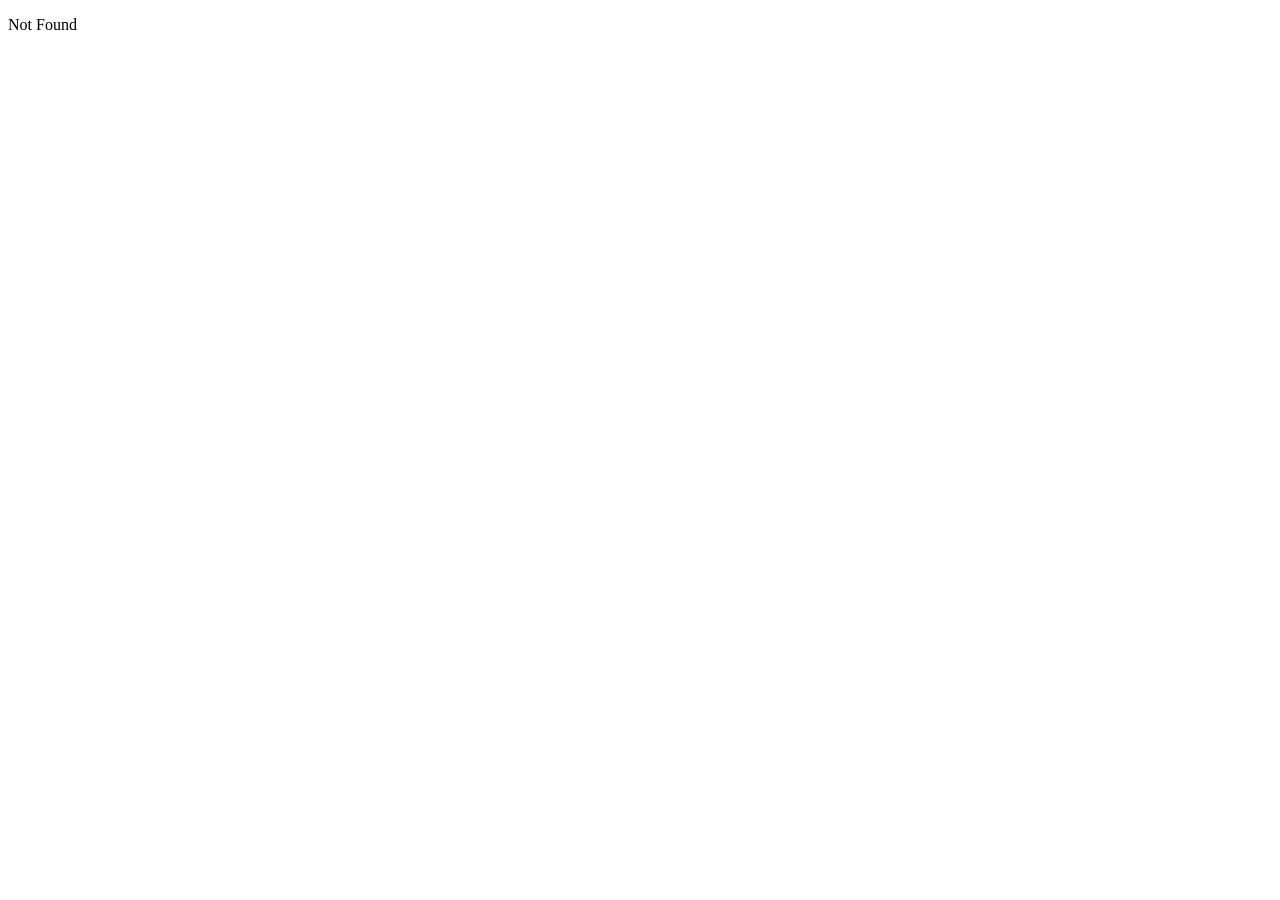
==== commit 8bf670af: "Update the React bundle address to 네오스빌딩" ====
--- a/index.html
+++ b/index.html
@@ -1,4 +1,4 @@
-<!DOCTYPE html><html lang="ja" class="antialiased"><head><meta name="twitter:card" content="summary_large_image"><meta name="twitter:title" content="MARU SPA &amp; SAUNA"><meta property="og:title" content="MARU SPA &amp; SAUNA"><meta property="og:site_name" content="MARU SPA &amp; SAUNA"><meta property="og:description" content="江南・狎鴎亭の男性専用ヒーリングエステ。ホテル式マッサージ、VIPケア、サウナ。24時間営業。"><meta name="twitter:description" content="江南・狎鴎亭の男性専用ヒーリングエステ。ホテル式マッサージ、VIPケア、サウナ。24時間営業。"><meta property="og:type" content="website"><meta property="og:url" content="https://marusauna.com/"><meta property="og:image" content="https://marusauna.com/og.jpg"><meta property="og:image:width" content="1200"><meta property="og:image:height" content="630"><meta name="twitter:image" content="https://marusauna.com/og.jpg"><meta charSet="utf-8"/><meta name="viewport" content="width=device-width, initial-scale=1"/><link rel="preload" as="image" href="/photos/hero-spa.jpg" fetchPriority="high"/><link rel="preload" as="image" href="/photos/sauna.jpg"/><link rel="stylesheet" href="/assets/styles-ChNzn0M5.css" data-precedence="default"/><title>MARU SPA &amp; SAUNA | 江南・狎鴎亭のメンズエステ</title><meta name="theme-color" content="#fafaf8"/><meta name="description" content="江南・狎鴎亭の男性専用ヒーリングエステ。ホテル式マッサージ、VIPケア、サウナ。24時間営業。"/><meta property="og:locale" content="ja_JP"/><meta property="og:locale:alternate" content="ko_KR"/><meta name="robots" content="index, follow, max-image-preview:large"/><meta name="googlebot" content="index, follow, max-image-preview:large"/><meta name="geo.region" content="KR-11"/><meta name="geo.placename" content="ソウル特別市江南区新沙洞"/><link rel="modulepreload" href="/assets/index-BAKFYNxY.js"/><link rel="modulepreload" href="/assets/routes-pkZm2VGm.js"/><link rel="modulepreload" href="/assets/site-page-X49fSrQn.js"/><link rel="icon" href="/favicon.ico" sizes="32x32"/><link rel="icon" type="image/svg+xml" href="/favicon.svg"/><link rel="manifest" href="/__grok/manifest.webmanifest"/><link rel="apple-touch-icon" href="/__grok/icon-180.png"/><link rel="canonical" href="https://marusauna.com/"/><link rel="alternate" hreflang="ko" href="https://marusauna.com/ko"/><link rel="alternate" hreflang="ja" href="https://marusauna.com/"/><link rel="alternate" hreflang="x-default" href="https://marusauna.com/"/><meta name="apple-mobile-web-app-title" content="MARU SPA &amp; SAUNA"><meta name="apple-mobile-web-app-status-bar-style" content="black"><script src="https://grok.com/grok-app-builder/extensions.js" defer></script></head><body><script type="application/ld+json">{"@context":"https://schema.org","@type":["HealthAndBeautyBusiness","Sauna"],"name":"MARU SPA & SAUNA","telephone":"+82-10-2515-5442","alternateName":["마루 사우나","マルサウナ"],"image":["https://marusauna.com/og.jpg","https://marusauna.com/photos/hero-spa.jpg"],"url":"https://marusauna.com/","address":{"@type":"PostalAddress","streetAddress":"논현로 831 네오스빌딩 지하","addressLocality":"강남구","addressRegion":"서울특별시","addressCountry":"KR"},"geo":{"@type":"GeoCoordinates","latitude":37.522581,"longitude":127.027856},"openingHoursSpecification":{"@type":"OpeningHoursSpecification","dayOfWeek":["Monday","Tuesday","Wednesday","Thursday","Friday","Saturday","Sunday"],"opens":"00:00","closes":"23:59"},"priceRange":"₩120,000 - ₩250,000","currenciesAccepted":"KRW, JPY","paymentAccepted":"Cash, Credit Card","areaServed":"JP","inLanguage":["ja","ko"]}</script><!--$--><div class="min-h-screen bg-bg text-ink"><a href="#content" class="sr-only focus:not-sr-only focus:fixed focus:top-3 focus:left-3 focus:z-[70] focus:rounded-full focus:bg-ink focus:px-4 focus:py-3 focus:text-sm focus:text-surface">本文へスキップ</a><header class="fixed inset-x-0 top-0 z-40 border-b border-line bg-surface/85 backdrop-blur-md"><div class="mx-auto flex h-16 max-w-6xl items-center justify-between gap-3 px-5 md:h-20 md:px-8"><a class="flex items-center gap-2.5 active" aria-label="MARU" href="/" data-status="active" aria-current="page"><svg viewBox="0 0 32 32" class="size-9 shrink-0 md:size-10" aria-hidden="true"><rect width="32" height="32" rx="6" fill="#111111"></rect><path fill="#FAFAF8" d="M4.5 23.2V6.8h5.4l6.1 9.4 6.1-9.4h5.4v16.4h-4.6V14.2L16 21.4l-6.9-7.2v9z"></path><rect x="4.5" y="25.2" width="23" height="2.4" fill="#E10600"></rect></svg><span class="font-display text-3xl tracking-[0.12em]">MARU</span></a><div class="ml-auto flex items-center gap-6 md:gap-8"><nav class="hidden gap-8 text-sm font-medium md:flex"><a class="hover:text-accent" href="/about">紹介</a><a class="hover:text-accent" href="/pricing">料金</a><a class="hover:text-accent" href="/gallery">ギャラリー</a><a class="hover:text-accent" href="/access">アクセス</a></nav><div class="inline-flex items-center rounded-full border border-line bg-soft p-1 text-[13px] font-medium tracking-[0.08em]"><a class="rounded-full px-3 py-1.5 text-muted hover:text-ink" href="/ko">KR</a><a aria-current="page" class="rounded-full px-3 py-1.5 bg-accent text-surface active" href="/" data-status="active">JP</a></div><button type="button" class="grid size-11 place-items-center rounded-full border border-line md:hidden" aria-expanded="false" aria-controls="mobile-menu" aria-label="メニューを開く"><svg xmlns="http://www.w3.org/2000/svg" width="24" height="24" viewBox="0 0 24 24" fill="none" stroke="currentColor" stroke-width="2" stroke-linecap="round" stroke-linejoin="round" class="lucide lucide-menu size-5" aria-hidden="true"><path d="M4 12h16"></path><path d="M4 18h16"></path><path d="M4 6h16"></path></svg></button></div></div><nav id="mobile-menu" hidden="" class="border-t border-line bg-surface px-5 py-4 md:hidden"><a class="block py-3 text-right text-lg font-medium " href="/about">紹介</a><a class="block py-3 text-right text-lg font-medium " href="/pricing">料金</a><a class="block py-3 text-right text-lg font-medium " href="/gallery">ギャラリー</a><a class="block py-3 text-right text-lg font-medium " href="/access">アクセス</a></nav></header><main id="content" tabindex="-1" class="scroll-mt-20 outline-none"><section class="relative flex min-h-[100svh] items-end overflow-hidden pt-20"><img src="/photos/hero-spa.jpg" alt="暖かい照明のトリートメントルーム" fetchPriority="high" decoding="async" class="hero-zoom absolute inset-0 h-full w-full object-cover"/><div class="absolute inset-0 bg-gradient-to-t from-ink via-ink/45 to-ink/10"></div><div class="relative z-10 mx-auto w-full max-w-6xl px-5 pb-16 text-surface md:px-8 md:pb-24"><div class="hero-rise"><div class="mb-4"><p class="inline-block -rotate-2 bg-accent px-3 py-1 font-display text-lg tracking-[0.16em]">SEOUL GANGNAM</p></div></div><div class="flex flex-col items-start gap-5 md:flex-row md:items-end md:gap-10"><h1 class="hero-rise hero-rise-2 font-display leading-[0.8] tracking-tight"><span class="block text-[clamp(4.75rem,10vw,9rem)]">MARU</span><span class="mt-1 block text-[clamp(1.85rem,3.9vw,3.6rem)] tracking-[0.02em]">SPA &amp; SAUNA</span></h1><p class="hero-rise hero-rise-3 flex flex-col gap-1.5 pb-1 font-light leading-relaxed max-w-none text-[13.5px] sm:max-w-lg sm:text-base md:text-[17px]"><span class="whitespace-nowrap">江南・狎鴎亭にある私たちのMARUは</span><span class="whitespace-nowrap">心と体の疲れを一気に吹き飛ばす、</span><span class="whitespace-nowrap">韓国で最も有名な男性専用ヒーリングエステサロンです。</span></p></div><div class="hero-rise hero-rise-4"><p class="mt-6 text-sm font-medium tracking-wide md:text-base">日本語対応スタッフ在籍</p><ul class="mt-3 flex flex-wrap gap-2"><li class="rounded-full border border-white/40 px-3 py-1 text-xs font-medium">日本語OK</li><li class="rounded-full border border-white/40 px-3 py-1 text-xs font-medium">日本人歓迎</li><li class="rounded-full border border-white/40 px-3 py-1 text-xs font-medium">日本語メニューあり</li></ul><ul class="mt-3 flex flex-wrap items-center gap-x-4 gap-y-2 text-xs text-white/85"><li class="flex items-center gap-1.5"><svg xmlns="http://www.w3.org/2000/svg" width="24" height="24" viewBox="0 0 24 24" fill="none" stroke="currentColor" stroke-width="2" stroke-linecap="round" stroke-linejoin="round" class="lucide lucide-banknote size-4" aria-hidden="true"><rect width="20" height="12" x="2" y="6" rx="2"></rect><circle cx="12" cy="12" r="2"></circle><path d="M6 12h.01M18 12h.01"></path></svg>現金</li><li class="flex items-center gap-1.5"><svg xmlns="http://www.w3.org/2000/svg" width="24" height="24" viewBox="0 0 24 24" fill="none" stroke="currentColor" stroke-width="2" stroke-linecap="round" stroke-linejoin="round" class="lucide lucide-credit-card size-4" aria-hidden="true"><rect width="20" height="14" x="2" y="5" rx="2"></rect><line x1="2" x2="22" y1="10" y2="10"></line></svg>カード</li><li class="flex items-center gap-1.5"><span class="text-sm font-semibold leading-none" aria-hidden="true">¥</span>日本円</li></ul></div></div></section><section class="mx-auto max-w-6xl px-4 pb-16 md:px-8 md:pb-20 pt-16 md:pt-24"><p class="font-display text-xl tracking-[0.28em] text-accent">ABOUT</p><div class="mt-2 grid items-stretch gap-8 md:grid-cols-[minmax(0,1fr)_320px] lg:grid-cols-[minmax(0,1fr)_420px] lg:gap-12"><div><h2 class="max-w-full text-[clamp(2rem,4vw,3.15rem)] font-semibold leading-snug">疲れた心と体を癒す<br/>最高のヒーリング</h2><div class="mt-8 space-y-6 text-[15px] leading-relaxed text-muted sm:text-base md:text-[17px]"><p><span class="block  ">韓国旅行で疲れた心と体を</span><span class="block  ">私たちのMARUサウナで癒してください！</span><span class="block  ">ハイクラスホテル級サウナで</span><span class="block  ">入浴、サウナ、マッサージで体の疲れを回復でき、</span><span class="block  ">専門の女性セラピストのVIPケアで</span><span class="block  ">心のヒーリングまで受けられます。</span></p><p><span class="block  text-[1.2em] font-medium text-accent">いちばん大切なVIPケア！</span><span class="block  ">可愛く美しい韓国人女性が、</span><span class="block  ">想像以上のVIPケアで仕上げます。</span></p><p><span class="block  ">ソフトドリンクもお酒も、</span><span class="block  ">ラーメンも無料でご用意しています。</span><span class="block  ">静かな仮眠室も備えているので、</span><span class="block  ">完璧なヒーリングそのものです。</span></p></div></div><div class="relative mt-8 h-56 overflow-hidden rounded-card md:mt-0 md:h-full"><img src="/photos/sauna.jpg" alt="温かい木のサウナ室内" class="absolute inset-0 h-full w-full object-cover"/></div></div></section><section class="mx-auto grid max-w-6xl gap-4 px-5 pb-8 md:grid-cols-3 md:px-8"><article class="relative rounded-card bg-soft p-8"><span class="absolute top-5 left-5 h-1 w-10 bg-accent"></span><svg xmlns="http://www.w3.org/2000/svg" width="24" height="24" viewBox="0 0 24 24" fill="none" stroke="currentColor" stroke-width="2" stroke-linecap="round" stroke-linejoin="round" class="lucide lucide-sparkles mt-6 size-6" aria-hidden="true"><path d="M9.937 15.5A2 2 0 0 0 8.5 14.063l-6.135-1.582a.5.5 0 0 1 0-.962L8.5 9.936A2 2 0 0 0 9.937 8.5l1.582-6.135a.5.5 0 0 1 .963 0L14.063 8.5A2 2 0 0 0 15.5 9.937l6.135 1.581a.5.5 0 0 1 0 .964L15.5 14.063a2 2 0 0 0-1.437 1.437l-1.582 6.135a.5.5 0 0 1-.963 0z"></path><path d="M20 3v4"></path><path d="M22 5h-4"></path><path d="M4 17v2"></path><path d="M5 18H3"></path></svg><h3 class="mt-4 text-xl font-semibold">清潔な管理</h3><p class="mt-2 whitespace-pre-line text-[15px] leading-relaxed text-muted">毎日の清掃と消毒で、衛生をいちばんに考えています。</p></article><article class="relative rounded-card bg-soft p-8"><span class="absolute top-5 left-5 h-1 w-10 bg-accent"></span><svg xmlns="http://www.w3.org/2000/svg" width="24" height="24" viewBox="0 0 24 24" fill="none" stroke="currentColor" stroke-width="2" stroke-linecap="round" stroke-linejoin="round" class="lucide lucide-waves mt-6 size-6" aria-hidden="true"><path d="M2 6c.6.5 1.2 1 2.5 1C7 7 7 5 9.5 5c2.6 0 2.4 2 5 2 2.5 0 2.5-2 5-2 1.3 0 1.9.5 2.5 1"></path><path d="M2 12c.6.5 1.2 1 2.5 1 2.5 0 2.5-2 5-2 2.6 0 2.4 2 5 2 2.5 0 2.5-2 5-2 1.3 0 1.9.5 2.5 1"></path><path d="M2 18c.6.5 1.2 1 2.5 1 2.5 0 2.5-2 5-2 2.6 0 2.4 2 5 2 2.5 0 2.5-2 5-2 1.3 0 1.9.5 2.5 1"></path></svg><h3 class="mt-4 text-xl font-semibold">最大規模のサウナと休憩施設</h3><p class="mt-2 whitespace-pre-line text-[15px] leading-relaxed text-muted">大型サウナ、レストラン、売店、仮眠室など
+<!DOCTYPE html><html lang="ja" class="antialiased"><head><meta name="twitter:card" content="summary_large_image"><meta name="twitter:title" content="MARU SPA &amp; SAUNA"><meta property="og:title" content="MARU SPA &amp; SAUNA"><meta property="og:site_name" content="MARU SPA &amp; SAUNA"><meta property="og:description" content="江南・狎鴎亭の男性専用ヒーリングエステ。ホテル式マッサージ、VIPケア、サウナ。24時間営業。"><meta name="twitter:description" content="江南・狎鴎亭の男性専用ヒーリングエステ。ホテル式マッサージ、VIPケア、サウナ。24時間営業。"><meta property="og:type" content="website"><meta property="og:url" content="https://marusauna.com/"><meta property="og:image" content="https://marusauna.com/og.jpg"><meta property="og:image:width" content="1200"><meta property="og:image:height" content="630"><meta name="twitter:image" content="https://marusauna.com/og.jpg"><meta charSet="utf-8"/><meta name="viewport" content="width=device-width, initial-scale=1"/><link rel="preload" as="image" href="/photos/hero-spa.jpg" fetchPriority="high"/><link rel="preload" as="image" href="/photos/sauna.jpg"/><link rel="stylesheet" href="/assets/styles-ChNzn0M5.css" data-precedence="default"/><title>MARU SPA &amp; SAUNA | 江南・狎鴎亭のメンズエステ</title><meta name="theme-color" content="#fafaf8"/><meta name="description" content="江南・狎鴎亭の男性専用ヒーリングエステ。ホテル式マッサージ、VIPケア、サウナ。24時間営業。"/><meta property="og:locale" content="ja_JP"/><meta property="og:locale:alternate" content="ko_KR"/><meta name="robots" content="index, follow, max-image-preview:large"/><meta name="googlebot" content="index, follow, max-image-preview:large"/><meta name="geo.region" content="KR-11"/><meta name="geo.placename" content="ソウル特別市江南区新沙洞"/><link rel="modulepreload" href="/assets/index-NeosBldg.js"/><link rel="modulepreload" href="/assets/routes-pkZm2VGm.js"/><link rel="modulepreload" href="/assets/site-page-NeosBldg.js"/><link rel="icon" href="/favicon.ico" sizes="32x32"/><link rel="icon" type="image/svg+xml" href="/favicon.svg"/><link rel="manifest" href="/__grok/manifest.webmanifest"/><link rel="apple-touch-icon" href="/__grok/icon-180.png"/><link rel="canonical" href="https://marusauna.com/"/><link rel="alternate" hreflang="ko" href="https://marusauna.com/ko"/><link rel="alternate" hreflang="ja" href="https://marusauna.com/"/><link rel="alternate" hreflang="x-default" href="https://marusauna.com/"/><meta name="apple-mobile-web-app-title" content="MARU SPA &amp; SAUNA"><meta name="apple-mobile-web-app-status-bar-style" content="black"><script src="https://grok.com/grok-app-builder/extensions.js" defer></script></head><body><script type="application/ld+json">{"@context":"https://schema.org","@type":["HealthAndBeautyBusiness","Sauna"],"name":"MARU SPA & SAUNA","telephone":"+82-10-2515-5442","alternateName":["마루 사우나","マルサウナ"],"image":["https://marusauna.com/og.jpg","https://marusauna.com/photos/hero-spa.jpg"],"url":"https://marusauna.com/","address":{"@type":"PostalAddress","streetAddress":"논현로 831 네오스빌딩 지하","addressLocality":"강남구","addressRegion":"서울특별시","addressCountry":"KR"},"geo":{"@type":"GeoCoordinates","latitude":37.522581,"longitude":127.027856},"openingHoursSpecification":{"@type":"OpeningHoursSpecification","dayOfWeek":["Monday","Tuesday","Wednesday","Thursday","Friday","Saturday","Sunday"],"opens":"00:00","closes":"23:59"},"priceRange":"₩120,000 - ₩250,000","currenciesAccepted":"KRW, JPY","paymentAccepted":"Cash, Credit Card","areaServed":"JP","inLanguage":["ja","ko"]}</script><!--$--><div class="min-h-screen bg-bg text-ink"><a href="#content" class="sr-only focus:not-sr-only focus:fixed focus:top-3 focus:left-3 focus:z-[70] focus:rounded-full focus:bg-ink focus:px-4 focus:py-3 focus:text-sm focus:text-surface">本文へスキップ</a><header class="fixed inset-x-0 top-0 z-40 border-b border-line bg-surface/85 backdrop-blur-md"><div class="mx-auto flex h-16 max-w-6xl items-center justify-between gap-3 px-5 md:h-20 md:px-8"><a class="flex items-center gap-2.5 active" aria-label="MARU" href="/" data-status="active" aria-current="page"><svg viewBox="0 0 32 32" class="size-9 shrink-0 md:size-10" aria-hidden="true"><rect width="32" height="32" rx="6" fill="#111111"></rect><path fill="#FAFAF8" d="M4.5 23.2V6.8h5.4l6.1 9.4 6.1-9.4h5.4v16.4h-4.6V14.2L16 21.4l-6.9-7.2v9z"></path><rect x="4.5" y="25.2" width="23" height="2.4" fill="#E10600"></rect></svg><span class="font-display text-3xl tracking-[0.12em]">MARU</span></a><div class="ml-auto flex items-center gap-6 md:gap-8"><nav class="hidden gap-8 text-sm font-medium md:flex"><a class="hover:text-accent" href="/about">紹介</a><a class="hover:text-accent" href="/pricing">料金</a><a class="hover:text-accent" href="/gallery">ギャラリー</a><a class="hover:text-accent" href="/access">アクセス</a></nav><div class="inline-flex items-center rounded-full border border-line bg-soft p-1 text-[13px] font-medium tracking-[0.08em]"><a class="rounded-full px-3 py-1.5 text-muted hover:text-ink" href="/ko">KR</a><a aria-current="page" class="rounded-full px-3 py-1.5 bg-accent text-surface active" href="/" data-status="active">JP</a></div><button type="button" class="grid size-11 place-items-center rounded-full border border-line md:hidden" aria-expanded="false" aria-controls="mobile-menu" aria-label="メニューを開く"><svg xmlns="http://www.w3.org/2000/svg" width="24" height="24" viewBox="0 0 24 24" fill="none" stroke="currentColor" stroke-width="2" stroke-linecap="round" stroke-linejoin="round" class="lucide lucide-menu size-5" aria-hidden="true"><path d="M4 12h16"></path><path d="M4 18h16"></path><path d="M4 6h16"></path></svg></button></div></div><nav id="mobile-menu" hidden="" class="border-t border-line bg-surface px-5 py-4 md:hidden"><a class="block py-3 text-right text-lg font-medium " href="/about">紹介</a><a class="block py-3 text-right text-lg font-medium " href="/pricing">料金</a><a class="block py-3 text-right text-lg font-medium " href="/gallery">ギャラリー</a><a class="block py-3 text-right text-lg font-medium " href="/access">アクセス</a></nav></header><main id="content" tabindex="-1" class="scroll-mt-20 outline-none"><section class="relative flex min-h-[100svh] items-end overflow-hidden pt-20"><img src="/photos/hero-spa.jpg" alt="暖かい照明のトリートメントルーム" fetchPriority="high" decoding="async" class="hero-zoom absolute inset-0 h-full w-full object-cover"/><div class="absolute inset-0 bg-gradient-to-t from-ink via-ink/45 to-ink/10"></div><div class="relative z-10 mx-auto w-full max-w-6xl px-5 pb-16 text-surface md:px-8 md:pb-24"><div class="hero-rise"><div class="mb-4"><p class="inline-block -rotate-2 bg-accent px-3 py-1 font-display text-lg tracking-[0.16em]">SEOUL GANGNAM</p></div></div><div class="flex flex-col items-start gap-5 md:flex-row md:items-end md:gap-10"><h1 class="hero-rise hero-rise-2 font-display leading-[0.8] tracking-tight"><span class="block text-[clamp(4.75rem,10vw,9rem)]">MARU</span><span class="mt-1 block text-[clamp(1.85rem,3.9vw,3.6rem)] tracking-[0.02em]">SPA &amp; SAUNA</span></h1><p class="hero-rise hero-rise-3 flex flex-col gap-1.5 pb-1 font-light leading-relaxed max-w-none text-[13.5px] sm:max-w-lg sm:text-base md:text-[17px]"><span class="whitespace-nowrap">江南・狎鴎亭にある私たちのMARUは</span><span class="whitespace-nowrap">心と体の疲れを一気に吹き飛ばす、</span><span class="whitespace-nowrap">韓国で最も有名な男性専用ヒーリングエステサロンです。</span></p></div><div class="hero-rise hero-rise-4"><p class="mt-6 text-sm font-medium tracking-wide md:text-base">日本語対応スタッフ在籍</p><ul class="mt-3 flex flex-wrap gap-2"><li class="rounded-full border border-white/40 px-3 py-1 text-xs font-medium">日本語OK</li><li class="rounded-full border border-white/40 px-3 py-1 text-xs font-medium">日本人歓迎</li><li class="rounded-full border border-white/40 px-3 py-1 text-xs font-medium">日本語メニューあり</li></ul><ul class="mt-3 flex flex-wrap items-center gap-x-4 gap-y-2 text-xs text-white/85"><li class="flex items-center gap-1.5"><svg xmlns="http://www.w3.org/2000/svg" width="24" height="24" viewBox="0 0 24 24" fill="none" stroke="currentColor" stroke-width="2" stroke-linecap="round" stroke-linejoin="round" class="lucide lucide-banknote size-4" aria-hidden="true"><rect width="20" height="12" x="2" y="6" rx="2"></rect><circle cx="12" cy="12" r="2"></circle><path d="M6 12h.01M18 12h.01"></path></svg>現金</li><li class="flex items-center gap-1.5"><svg xmlns="http://www.w3.org/2000/svg" width="24" height="24" viewBox="0 0 24 24" fill="none" stroke="currentColor" stroke-width="2" stroke-linecap="round" stroke-linejoin="round" class="lucide lucide-credit-card size-4" aria-hidden="true"><rect width="20" height="14" x="2" y="5" rx="2"></rect><line x1="2" x2="22" y1="10" y2="10"></line></svg>カード</li><li class="flex items-center gap-1.5"><span class="text-sm font-semibold leading-none" aria-hidden="true">¥</span>日本円</li></ul></div></div></section><section class="mx-auto max-w-6xl px-4 pb-16 md:px-8 md:pb-20 pt-16 md:pt-24"><p class="font-display text-xl tracking-[0.28em] text-accent">ABOUT</p><div class="mt-2 grid items-stretch gap-8 md:grid-cols-[minmax(0,1fr)_320px] lg:grid-cols-[minmax(0,1fr)_420px] lg:gap-12"><div><h2 class="max-w-full text-[clamp(2rem,4vw,3.15rem)] font-semibold leading-snug">疲れた心と体を癒す<br/>最高のヒーリング</h2><div class="mt-8 space-y-6 text-[15px] leading-relaxed text-muted sm:text-base md:text-[17px]"><p><span class="block  ">韓国旅行で疲れた心と体を</span><span class="block  ">私たちのMARUサウナで癒してください！</span><span class="block  ">ハイクラスホテル級サウナで</span><span class="block  ">入浴、サウナ、マッサージで体の疲れを回復でき、</span><span class="block  ">専門の女性セラピストのVIPケアで</span><span class="block  ">心のヒーリングまで受けられます。</span></p><p><span class="block  text-[1.2em] font-medium text-accent">いちばん大切なVIPケア！</span><span class="block  ">可愛く美しい韓国人女性が、</span><span class="block  ">想像以上のVIPケアで仕上げます。</span></p><p><span class="block  ">ソフトドリンクもお酒も、</span><span class="block  ">ラーメンも無料でご用意しています。</span><span class="block  ">静かな仮眠室も備えているので、</span><span class="block  ">完璧なヒーリングそのものです。</span></p></div></div><div class="relative mt-8 h-56 overflow-hidden rounded-card md:mt-0 md:h-full"><img src="/photos/sauna.jpg" alt="温かい木のサウナ室内" class="absolute inset-0 h-full w-full object-cover"/></div></div></section><section class="mx-auto grid max-w-6xl gap-4 px-5 pb-8 md:grid-cols-3 md:px-8"><article class="relative rounded-card bg-soft p-8"><span class="absolute top-5 left-5 h-1 w-10 bg-accent"></span><svg xmlns="http://www.w3.org/2000/svg" width="24" height="24" viewBox="0 0 24 24" fill="none" stroke="currentColor" stroke-width="2" stroke-linecap="round" stroke-linejoin="round" class="lucide lucide-sparkles mt-6 size-6" aria-hidden="true"><path d="M9.937 15.5A2 2 0 0 0 8.5 14.063l-6.135-1.582a.5.5 0 0 1 0-.962L8.5 9.936A2 2 0 0 0 9.937 8.5l1.582-6.135a.5.5 0 0 1 .963 0L14.063 8.5A2 2 0 0 0 15.5 9.937l6.135 1.581a.5.5 0 0 1 0 .964L15.5 14.063a2 2 0 0 0-1.437 1.437l-1.582 6.135a.5.5 0 0 1-.963 0z"></path><path d="M20 3v4"></path><path d="M22 5h-4"></path><path d="M4 17v2"></path><path d="M5 18H3"></path></svg><h3 class="mt-4 text-xl font-semibold">清潔な管理</h3><p class="mt-2 whitespace-pre-line text-[15px] leading-relaxed text-muted">毎日の清掃と消毒で、衛生をいちばんに考えています。</p></article><article class="relative rounded-card bg-soft p-8"><span class="absolute top-5 left-5 h-1 w-10 bg-accent"></span><svg xmlns="http://www.w3.org/2000/svg" width="24" height="24" viewBox="0 0 24 24" fill="none" stroke="currentColor" stroke-width="2" stroke-linecap="round" stroke-linejoin="round" class="lucide lucide-waves mt-6 size-6" aria-hidden="true"><path d="M2 6c.6.5 1.2 1 2.5 1C7 7 7 5 9.5 5c2.6 0 2.4 2 5 2 2.5 0 2.5-2 5-2 1.3 0 1.9.5 2.5 1"></path><path d="M2 12c.6.5 1.2 1 2.5 1 2.5 0 2.5-2 5-2 2.6 0 2.4 2 5 2 2.5 0 2.5-2 5-2 1.3 0 1.9.5 2.5 1"></path><path d="M2 18c.6.5 1.2 1 2.5 1 2.5 0 2.5-2 5-2 2.6 0 2.4 2 5 2 2.5 0 2.5-2 5-2 1.3 0 1.9.5 2.5 1"></path></svg><h3 class="mt-4 text-xl font-semibold">最大規模のサウナと休憩施設</h3><p class="mt-2 whitespace-pre-line text-[15px] leading-relaxed text-muted">大型サウナ、レストラン、売店、仮眠室など
 各種設備を完備</p></article><article class="relative rounded-card bg-soft p-8"><span class="absolute top-5 left-5 h-1 w-10 bg-accent"></span><svg xmlns="http://www.w3.org/2000/svg" width="24" height="24" viewBox="0 0 24 24" fill="none" stroke="currentColor" stroke-width="2" stroke-linecap="round" stroke-linejoin="round" class="lucide lucide-map-pin mt-6 size-6" aria-hidden="true"><path d="M20 10c0 4.993-5.539 10.193-7.399 11.799a1 1 0 0 1-1.202 0C9.539 20.193 4 14.993 4 10a8 8 0 0 1 16 0"></path><circle cx="12" cy="10" r="3"></circle></svg><h3 class="mt-4 text-xl font-semibold">便利なアクセス</h3><p class="mt-2 whitespace-pre-line text-[15px] leading-relaxed text-muted">地下鉄・狎鴎亭駅から近いです。
 観光の途中に立ち寄りやすい立地です。</p></article></section><section class="bg-soft py-28 md:py-36"><div class="mx-auto max-w-6xl px-5 md:px-8"><p class="font-display text-xl tracking-[0.28em] text-accent">PRICING</p><h2 class="mt-2 max-w-full text-[clamp(2rem,4vw,3.15rem)] font-semibold leading-snug">ご利用料金</h2><p class="mt-4 text-[14px] leading-relaxed break-keep text-muted sm:text-base"><span class="block">お会計の際にこのページをご提示ください。</span><span class="block">ウェブ会員向けの特別割引です。</span></p><ul class="mt-4 flex flex-wrap gap-2"><li class="flex items-center gap-1.5 rounded-full border border-line bg-surface px-3 py-1.5 text-sm text-ink"><svg xmlns="http://www.w3.org/2000/svg" width="24" height="24" viewBox="0 0 24 24" fill="none" stroke="currentColor" stroke-width="2" stroke-linecap="round" stroke-linejoin="round" class="lucide lucide-banknote size-4 text-accent" aria-hidden="true"><rect width="20" height="12" x="2" y="6" rx="2"></rect><circle cx="12" cy="12" r="2"></circle><path d="M6 12h.01M18 12h.01"></path></svg>現金</li><li class="flex items-center gap-1.5 rounded-full border border-line bg-surface px-3 py-1.5 text-sm text-ink"><svg xmlns="http://www.w3.org/2000/svg" width="24" height="24" viewBox="0 0 24 24" fill="none" stroke="currentColor" stroke-width="2" stroke-linecap="round" stroke-linejoin="round" class="lucide lucide-credit-card size-4 text-accent" aria-hidden="true"><rect width="20" height="14" x="2" y="5" rx="2"></rect><line x1="2" x2="22" y1="10" y2="10"></line></svg>カード</li><li class="flex items-center gap-1.5 rounded-full border border-line bg-surface px-3 py-1.5 text-sm text-ink"><span class="text-sm font-semibold text-accent" aria-hidden="true">¥</span>日本円</li></ul><div class="mt-10 grid items-stretch gap-4 sm:grid-cols-2 xl:grid-cols-4"><article class="flex h-full flex-col overflow-hidden rounded-card bg-surface text-center ring-2 ring-transparent transition-[box-shadow] duration-300 hover:ring-accent active:ring-accent"><h3 class="border-b border-line px-6 py-3 text-2xl font-semibold tracking-[0.14em]">Aコース<span class="ml-2 text-lg font-medium tracking-normal text-muted">80分</span></h3><div class="flex flex-1 flex-col px-6 py-8"><p class="whitespace-nowrap font-display text-[clamp(2.4rem,3vw,3.25rem)] leading-none tabular-nums">120,000<span class="ml-1 font-sans text-lg font-medium">ウォン</span></p><div class="mt-4 flex flex-col items-center gap-2 text-[15px] font-light leading-relaxed text-muted"><span>60分ホテル式マッサージ</span><span class="text-base leading-none text-ink">+</span><span>20分ケア</span></div></div></article><article class="flex h-full flex-col overflow-hidden rounded-card bg-surface text-center ring-2 ring-transparent transition-[box-shadow] duration-300 hover:ring-accent active:ring-accent"><h3 class="border-b border-line px-6 py-3 text-2xl font-semibold tracking-[0.14em]">Bコース<span class="ml-2 text-lg font-medium tracking-normal text-muted">75分</span></h3><div class="flex flex-1 flex-col px-6 py-8"><p class="whitespace-nowrap font-display text-[clamp(2.4rem,3vw,3.25rem)] leading-none tabular-nums">180,000<span class="ml-1 font-sans text-lg font-medium">ウォン</span></p><div class="mt-4 flex flex-col items-center gap-2 text-[15px] font-light leading-relaxed text-muted"><span>60分ホテル式マッサージ</span><span class="text-base leading-none text-ink">+</span><span>15分VIPケア</span></div></div></article><article class="flex h-full flex-col overflow-hidden rounded-card bg-surface text-center ring-2 ring-transparent transition-[box-shadow] duration-300 hover:ring-accent active:ring-accent"><h3 class="border-b border-line px-6 py-3 text-2xl font-semibold tracking-[0.14em]">Cコース<span class="ml-2 text-lg font-medium tracking-normal text-muted">90分</span></h3><div class="flex flex-1 flex-col px-6 py-8"><p class="whitespace-nowrap font-display text-[clamp(2.4rem,3vw,3.25rem)] leading-none tabular-nums">250,000<span class="ml-1 font-sans text-lg font-medium">ウォン</span></p><div class="mt-4 flex flex-col items-center gap-2 text-[15px] font-light leading-relaxed text-muted"><span>15分VIPケア</span><span class="text-base leading-none text-ink">+</span><span>60分ホテル式マッサージ</span><span class="text-base leading-none text-ink">+</span><span>15分VIPケア</span></div></div></article><article class="flex h-full flex-col overflow-hidden rounded-card bg-surface text-center ring-2 ring-transparent transition-[box-shadow] duration-300 hover:ring-accent active:ring-accent"><h3 class="border-b border-line px-6 py-3 text-2xl font-semibold tracking-[0.14em]">ご案内</h3><ul class="flex flex-1 flex-col items-center justify-center gap-3 px-6 py-8 text-center text-[15px] font-light leading-relaxed text-muted"><li class="flex items-start justify-center gap-2.5"><span class="mt-[0.55em] size-1 shrink-0 rounded-full bg-ink" aria-hidden="true"></span><span>すべてのコースでサウナを自由にご利用いただけます</span></li><li class="flex items-start justify-center gap-2.5"><span class="mt-[0.55em] size-1 shrink-0 rounded-full bg-ink" aria-hidden="true"></span><span>現金価格です。カードご利用時は＋2万ウォン</span></li><li class="flex items-start justify-center gap-2.5"><span class="mt-[0.55em] size-1 shrink-0 rounded-full bg-ink" aria-hidden="true"></span><span>日本円でのお支払いが可能です。会計時点の為替レートを適用します</span></li></ul></article></div></div></section><section class="mx-auto max-w-6xl px-5 pb-24 md:px-8 md:pb-32 pt-16 md:pt-24"><p class="font-display text-lg tracking-[0.14em] text-accent md:text-xl">Facility introduction</p><h2 class="mt-2 max-w-full text-[clamp(2rem,4vw,3.15rem)] font-semibold leading-snug">施設紹介</h2><div class="mt-10 grid grid-cols-2 gap-3 md:grid-cols-3"><div class="group relative overflow-hidden rounded-card col-span-2 h-56 md:col-span-3 md:h-[28rem]"><img src="/photos/hall.jpg" alt="廊下とラウンジ" loading="lazy" decoding="async" fetchPriority="low" class="h-full w-full object-cover transition-transform duration-500 ease-out md:group-hover:scale-105"/><button type="button" class="absolute inset-0 z-10" aria-label="廊下とラウンジ" aria-haspopup="dialog"><span class="absolute right-3 bottom-3 grid size-9 place-items-center rounded-full bg-ink/70 text-surface"><svg xmlns="http://www.w3.org/2000/svg" width="24" height="24" viewBox="0 0 24 24" fill="none" stroke="currentColor" stroke-width="2" stroke-linecap="round" stroke-linejoin="round" class="lucide lucide-zoom-in size-4" aria-hidden="true"><circle cx="11" cy="11" r="8"></circle><line x1="21" x2="16.65" y1="21" y2="16.65"></line><line x1="11" x2="11" y1="8" y2="14"></line><line x1="8" x2="14" y1="11" y2="11"></line></svg></span></button></div><div class="group relative overflow-hidden rounded-card h-44 md:h-64"><img src="/photos/reception.jpg" alt="フロント" loading="lazy" decoding="async" fetchPriority="low" class="h-full w-full object-cover transition-transform duration-500 ease-out md:group-hover:scale-105"/><button type="button" class="absolute inset-0 z-10" aria-label="フロント" aria-haspopup="dialog"><span class="absolute right-3 bottom-3 grid size-9 place-items-center rounded-full bg-ink/70 text-surface"><svg xmlns="http://www.w3.org/2000/svg" width="24" height="24" viewBox="0 0 24 24" fill="none" stroke="currentColor" stroke-width="2" stroke-linecap="round" stroke-linejoin="round" class="lucide lucide-zoom-in size-4" aria-hidden="true"><circle cx="11" cy="11" r="8"></circle><line x1="21" x2="16.65" y1="21" y2="16.65"></line><line x1="11" x2="11" y1="8" y2="14"></line><line x1="8" x2="14" y1="11" y2="11"></line></svg></span></button></div><div class="group relative overflow-hidden rounded-card h-44 md:h-64"><img src="/photos/cafe.jpg" alt="カフェラウンジ" loading="lazy" decoding="async" fetchPriority="low" class="h-full w-full object-cover transition-transform duration-500 ease-out md:group-hover:scale-105"/><button type="button" class="absolute inset-0 z-10" aria-label="カフェラウンジ" aria-haspopup="dialog"><span class="absolute right-3 bottom-3 grid size-9 place-items-center rounded-full bg-ink/70 text-surface"><svg xmlns="http://www.w3.org/2000/svg" width="24" height="24" viewBox="0 0 24 24" fill="none" stroke="currentColor" stroke-width="2" stroke-linecap="round" stroke-linejoin="round" class="lucide lucide-zoom-in size-4" aria-hidden="true"><circle cx="11" cy="11" r="8"></circle><line x1="21" x2="16.65" y1="21" y2="16.65"></line><line x1="11" x2="11" y1="8" y2="14"></line><line x1="8" x2="14" y1="11" y2="11"></line></svg></span></button></div><div class="group relative overflow-hidden rounded-card h-44 md:h-64"><img src="/photos/bath.jpg" alt="入浴施設" loading="lazy" decoding="async" fetchPriority="low" class="h-full w-full object-cover transition-transform duration-500 ease-out md:group-hover:scale-105"/><button type="button" class="absolute inset-0 z-10" aria-label="入浴施設" aria-haspopup="dialog"><span class="absolute right-3 bottom-3 grid size-9 place-items-center rounded-full bg-ink/70 text-surface"><svg xmlns="http://www.w3.org/2000/svg" width="24" height="24" viewBox="0 0 24 24" fill="none" stroke="currentColor" stroke-width="2" stroke-linecap="round" stroke-linejoin="round" class="lucide lucide-zoom-in size-4" aria-hidden="true"><circle cx="11" cy="11" r="8"></circle><line x1="21" x2="16.65" y1="21" y2="16.65"></line><line x1="11" x2="11" y1="8" y2="14"></line><line x1="8" x2="14" y1="11" y2="11"></line></svg></span></button></div><div class="group relative overflow-hidden rounded-card h-44 md:h-64"><img src="/photos/massage.jpg" alt="マッサージルーム" loading="lazy" decoding="async" fetchPriority="low" class="h-full w-full object-cover transition-transform duration-500 ease-out md:group-hover:scale-105"/><button type="button" class="absolute inset-0 z-10" aria-label="マッサージルーム" aria-haspopup="dialog"><span class="absolute right-3 bottom-3 grid size-9 place-items-center rounded-full bg-ink/70 text-surface"><svg xmlns="http://www.w3.org/2000/svg" width="24" height="24" viewBox="0 0 24 24" fill="none" stroke="currentColor" stroke-width="2" stroke-linecap="round" stroke-linejoin="round" class="lucide lucide-zoom-in size-4" aria-hidden="true"><circle cx="11" cy="11" r="8"></circle><line x1="21" x2="16.65" y1="21" y2="16.65"></line><line x1="11" x2="11" y1="8" y2="14"></line><line x1="8" x2="14" y1="11" y2="11"></line></svg></span></button></div><div class="group relative overflow-hidden rounded-card h-44 md:h-64"><img src="/photos/karaoke.jpg" alt="カラオケ" loading="lazy" decoding="async" fetchPriority="low" class="h-full w-full object-cover transition-transform duration-500 ease-out md:group-hover:scale-105"/><button type="button" class="absolute inset-0 z-10" aria-label="カラオケ" aria-haspopup="dialog"><span class="absolute right-3 bottom-3 grid size-9 place-items-center rounded-full bg-ink/70 text-surface"><svg xmlns="http://www.w3.org/2000/svg" width="24" height="24" viewBox="0 0 24 24" fill="none" stroke="currentColor" stroke-width="2" stroke-linecap="round" stroke-linejoin="round" class="lucide lucide-zoom-in size-4" aria-hidden="true"><circle cx="11" cy="11" r="8"></circle><line x1="21" x2="16.65" y1="21" y2="16.65"></line><line x1="11" x2="11" y1="8" y2="14"></line><line x1="8" x2="14" y1="11" y2="11"></line></svg></span></button></div><div class="group relative overflow-hidden rounded-card h-44 md:h-64"><img src="/photos/ramen.jpg" alt="無料ラーメン" loading="lazy" decoding="async" fetchPriority="low" class="h-full w-full object-cover transition-transform duration-500 ease-out md:group-hover:scale-105"/><button type="button" class="absolute inset-0 z-10" aria-label="無料ラーメン" aria-haspopup="dialog"><span class="absolute right-3 bottom-3 grid size-9 place-items-center rounded-full bg-ink/70 text-surface"><svg xmlns="http://www.w3.org/2000/svg" width="24" height="24" viewBox="0 0 24 24" fill="none" stroke="currentColor" stroke-width="2" stroke-linecap="round" stroke-linejoin="round" class="lucide lucide-zoom-in size-4" aria-hidden="true"><circle cx="11" cy="11" r="8"></circle><line x1="21" x2="16.65" y1="21" y2="16.65"></line><line x1="11" x2="11" y1="8" y2="14"></line><line x1="8" x2="14" y1="11" y2="11"></line></svg></span></button></div></div></section><section class="bg-soft py-28 md:py-36"><div class="mx-auto grid max-w-6xl gap-10 px-5 md:grid-cols-2 md:px-8"><div><p class="font-display text-xl tracking-[0.28em] text-accent">ACCESS</p><h2 class="mt-2 max-w-full text-[clamp(2rem,4vw,3.15rem)] font-semibold leading-snug">アクセス</h2><ul class="mt-8 space-y-5 text-muted"><li class="flex gap-3"><svg xmlns="http://www.w3.org/2000/svg" width="24" height="24" viewBox="0 0 24 24" fill="none" stroke="currentColor" stroke-width="2" stroke-linecap="round" stroke-linejoin="round" class="lucide lucide-map-pin mt-1 size-5 shrink-0 text-accent" aria-hidden="true"><path d="M20 10c0 4.993-5.539 10.193-7.399 11.799a1 1 0 0 1-1.202 0C9.539 20.193 4 14.993 4 10a8 8 0 0 1 16 0"></path><circle cx="12" cy="10" r="3"></circle></svg><span><strong class="block text-ink">住所</strong><span class="mt-1 block text-lg font-medium text-ink"><span class="block">ソウル特別市 江南区 論峴路 831 ネオスビルディング地下</span><span class="block">（江南区 新沙洞 585-1）</span></span><span class="mt-4 block text-sm leading-relaxed whitespace-pre-line text-muted">タクシーをご利用の際は、
-下の文章を運転手にお見せください。<span class="mt-2 block text-[15px] font-medium leading-snug text-ink md:text-[19px] lg:text-[23px]"><span class="block break-keep">&quot;강남구 신사동 585-1</span><span class="block break-keep">&lt;마루 남성 사우나&gt; 입구까지 안내 부탁드립니다&quot;</span></span></span></span></li><li class="flex gap-3"><svg xmlns="http://www.w3.org/2000/svg" width="24" height="24" viewBox="0 0 24 24" fill="none" stroke="currentColor" stroke-width="2" stroke-linecap="round" stroke-linejoin="round" class="lucide lucide-clock mt-1 size-5 shrink-0 text-accent" aria-hidden="true"><circle cx="12" cy="12" r="10"></circle><polyline points="12 6 12 12 16 14"></polyline></svg><span><strong class="block text-ink">営業時間</strong>24時間営業・年中無休</span></li><li class="flex gap-3"><svg xmlns="http://www.w3.org/2000/svg" width="24" height="24" viewBox="0 0 24 24" fill="none" stroke="currentColor" stroke-width="2" stroke-linecap="round" stroke-linejoin="round" class="lucide lucide-phone mt-1 size-5 shrink-0 text-accent" aria-hidden="true"><path d="M13.832 16.568a1 1 0 0 0 1.213-.303l.355-.465A2 2 0 0 1 17 15h3a2 2 0 0 1 2 2v3a2 2 0 0 1-2 2A18 18 0 0 1 2 4a2 2 0 0 1 2-2h3a2 2 0 0 1 2 2v3a2 2 0 0 1-.8 1.6l-.468.351a1 1 0 0 0-.292 1.233 14 14 0 0 0 6.392 6.384"></path></svg><span><strong class="block text-ink">お問い合わせ</strong>+82-10-2515-5442</span></li></ul></div><div class="overflow-hidden rounded-card bg-surface"><iframe title="MARU SAUNAのGoogleマップ" class="h-64 w-full border-0 md:h-80" src="https://maps.google.com/maps?q=%EC%84%9C%EC%9A%B8%ED%8A%B9%EB%B3%84%EC%8B%9C%20%EA%B0%95%EB%82%A8%EA%B5%AC%20%EB%85%BC%ED%98%84%EB%A1%9C%20831%20%EB%84%A4%EC%98%A4%EC%8A%A4%EB%B9%8C%EB%94%A9&amp;z=17&amp;hl=ja&amp;output=embed" loading="lazy" referrerPolicy="no-referrer-when-downgrade" allowFullScreen=""></iframe><a href="https://www.google.com/maps/search/?api=1&amp;query=%EC%84%9C%EC%9A%B8%ED%8A%B9%EB%B3%84%EC%8B%9C%20%EA%B0%95%EB%82%A8%EA%B5%AC%20%EB%85%BC%ED%98%84%EB%A1%9C%20831%20%EB%84%A4%EC%98%A4%EC%8A%A4%EB%B9%8C%EB%94%A9" target="_blank" rel="noreferrer" class="flex min-h-12 items-center justify-center bg-surface text-sm font-semibold text-ink">Googleマップで開く</a></div></div><div class="mx-auto mt-16 max-w-6xl px-5 md:mt-20 md:px-8"><h3 class="text-xl font-semibold md:text-2xl">写真で見る道順</h3><ol class="mt-8 grid gap-4 sm:grid-cols-2"><li class="overflow-hidden rounded-card bg-surface"><div class="relative"><img src="/photos/route-01.jpg" alt="地下鉄3号線 狎鴎亭駅の4番出口を出ます" loading="lazy" decoding="async" class="aspect-[3/4] w-full object-cover"/><span class="absolute top-3 left-3 grid size-8 place-items-center rounded-full bg-accent text-sm font-semibold text-surface">1</span></div><p class="px-4 py-4 text-[15px] font-light leading-relaxed">地下鉄3号線 狎鴎亭駅の4番出口を出ます</p></li><li class="overflow-hidden rounded-card bg-surface"><div class="relative"><img src="/photos/route-02.jpg" alt="横断歩道を渡り、しばらく直進します" loading="lazy" decoding="async" class="aspect-[3/4] w-full object-cover"/><span class="absolute top-3 left-3 grid size-8 place-items-center rounded-full bg-accent text-sm font-semibold text-surface">2</span></div><p class="px-4 py-4 text-[15px] font-light leading-relaxed">横断歩道を渡り、しばらく直進します</p></li><li class="overflow-hidden rounded-card bg-surface"><div class="relative"><img src="/photos/route-03.jpg" alt="ダビチ眼鏡の前を直進します" loading="lazy" decoding="async" class="aspect-[3/4] w-full object-cover"/><span class="absolute top-3 left-3 grid size-8 place-items-center rounded-full bg-accent text-sm font-semibold text-surface">3</span></div><p class="px-4 py-4 text-[15px] font-light leading-relaxed">ダビチ眼鏡の前を直進します</p></li><li class="overflow-hidden rounded-card bg-surface"><div class="relative"><img src="/photos/route-04.jpg" alt="大通りに沿って直進します" loading="lazy" decoding="async" class="aspect-[3/4] w-full object-cover"/><span class="absolute top-3 left-3 grid size-8 place-items-center rounded-full bg-accent text-sm font-semibold text-surface">4</span></div><p class="px-4 py-4 text-[15px] font-light leading-relaxed">大通りに沿って直進します</p></li><li class="overflow-hidden rounded-card bg-surface"><div class="relative"><img src="/photos/route-05.jpg" alt="スターバックスを通り過ぎます" loading="lazy" decoding="async" class="aspect-[3/4] w-full object-cover"/><span class="absolute top-3 left-3 grid size-8 place-items-center rounded-full bg-accent text-sm font-semibold text-surface">5</span></div><p class="px-4 py-4 text-[15px] font-light leading-relaxed">スターバックスを通り過ぎます</p></li><li class="overflow-hidden rounded-card bg-surface"><div class="relative"><img src="/photos/route-06.jpg" alt="五味家の看板の手前で右折します" loading="lazy" decoding="async" class="aspect-[3/4] w-full object-cover"/><span class="absolute top-3 left-3 grid size-8 place-items-center rounded-full bg-accent text-sm font-semibold text-surface">6</span></div><p class="px-4 py-4 text-[15px] font-light leading-relaxed">五味家の看板の手前で右折します</p></li><li class="overflow-hidden rounded-card bg-surface"><div class="relative"><img src="/photos/route-07.jpg" alt="路地の奥に入ります" loading="lazy" decoding="async" class="aspect-[3/4] w-full object-cover"/><span class="absolute top-3 left-3 grid size-8 place-items-center rounded-full bg-accent text-sm font-semibold text-surface">7</span></div><p class="px-4 py-4 text-[15px] font-light leading-relaxed">路地の奥に入ります</p></li><li class="overflow-hidden rounded-card bg-surface"><div class="relative"><img src="/photos/route-08.jpg" alt="もう一つの五味家の看板で左折します" loading="lazy" decoding="async" class="aspect-[3/4] w-full object-cover"/><span class="absolute top-3 left-3 grid size-8 place-items-center rounded-full bg-accent text-sm font-semibold text-surface">8</span></div><p class="px-4 py-4 text-[15px] font-light leading-relaxed">もう一つの五味家の看板で左折します</p></li><li class="overflow-hidden rounded-card bg-surface"><div class="relative"><img src="/photos/route-09.jpg" alt="路地を直進します" loading="lazy" decoding="async" class="aspect-[3/4] w-full object-cover"/><span class="absolute top-3 left-3 grid size-8 place-items-center rounded-full bg-accent text-sm font-semibold text-surface">9</span></div><p class="px-4 py-4 text-[15px] font-light leading-relaxed">路地を直進します</p></li><li class="overflow-hidden rounded-card bg-surface"><div class="relative"><img src="/photos/route-10.jpg" alt="MARUの入口です" loading="lazy" decoding="async" class="aspect-[3/4] w-full object-cover"/><span class="absolute top-3 left-3 grid size-8 place-items-center rounded-full bg-accent text-sm font-semibold text-surface">10</span></div><p class="px-4 py-4 text-[15px] font-light leading-relaxed">MARUの入口です</p></li></ol></div></section></main><footer class="border-t border-line px-5 py-10 text-center text-sm leading-relaxed text-muted"><p class="mx-auto max-w-3xl"><span class="block">Maru韓国メンズエステは、韓国式メンズエステサービスを受けられるお店です。</span><span class="block">プロのマッサージを受けながら、可愛い女性のVIPケアも一緒に受けられます。</span></p><p class="mt-4">© 2026 MARU SAUNA</p></footer><div class="fixed right-4 bottom-4 z-50 flex flex-col overflow-hidden rounded-2xl border border-line bg-surface shadow-xl"><a href="tel:+821025155442" class="flex min-h-12 items-center gap-3 px-4 py-3 text-sm font-medium hover:bg-soft"><svg xmlns="http://www.w3.org/2000/svg" width="24" height="24" viewBox="0 0 24 24" fill="none" stroke="currentColor" stroke-width="2" stroke-linecap="round" stroke-linejoin="round" class="lucide lucide-phone size-4 shrink-0" aria-hidden="true"><path d="M13.832 16.568a1 1 0 0 0 1.213-.303l.355-.465A2 2 0 0 1 17 15h3a2 2 0 0 1 2 2v3a2 2 0 0 1-2 2A18 18 0 0 1 2 4a2 2 0 0 1 2-2h3a2 2 0 0 1 2 2v3a2 2 0 0 1-.8 1.6l-.468.351a1 1 0 0 0-.292 1.233 14 14 0 0 0 6.392 6.384"></path></svg>電話</a><span class="flex min-h-12 items-center gap-3 border-t border-line bg-[#06C755] px-4 py-3 text-sm font-semibold tracking-tight text-white"><svg viewBox="0 0 24 24" class="size-4 shrink-0" aria-hidden="true"><path fill="currentColor" d="M12 3C6.5 3 2 6.8 2 11.4c0 2.6 1.5 4.9 3.8 6.4-.1.7-.5 2.4-.6 2.8-.1.4.2.7.5.5.3-.2 2.4-1.6 3.3-2.2.9.3 1.9.4 2.9.4 5.5 0 10-3.8 10-8.3S17.5 3 12 3z"></path></svg>LINE</span></div><dialog aria-label="メニューを閉じる" class="fixed inset-0 z-[60] m-0 h-full max-h-none w-full max-w-none border-0 bg-transparent p-5 open:flex open:items-center open:justify-center backdrop:bg-ink/85"></dialog></div><!--/$--><script data-tsr-stream-part="">(self.$R=self.$R||{})["tsr"]=[];self.$_TSR={h(){this.hydrated=!0,this.c()},e(){this.streamEnded=!0,this.c()},c(){this.hydrated&&this.streamEnded&&(delete self.$_TSR,delete self.$R.tsr)},p(e){this.initialized?e():this.buffer.push(e)},buffer:[]};$_TSR.router=($R=>$R[0]={manifest:$R[1]={routes:$R[2]={__root__:$R[3]={preloads:$R[4]=["/assets/index-BAKFYNxY.js"],scripts:$R[5]=[$R[6]={attrs:$R[7]={type:"module",async:!0,src:"/assets/index-BAKFYNxY.js"}}]},"/":$R[8]={preloads:$R[9]=["/assets/routes-pkZm2VGm.js","/assets/site-page-X49fSrQn.js"]}}},matches:$R[10]=[$R[11]={i:"__root__ ",u:1794856902486,s:"success",ssr:!0},$R[12]={i:"  ",u:1794856902486,s:"success",ssr:!0}]})($R["tsr"]);$_TSR.e();{let s=document.currentScript,p;while((p=s.previousElementSibling)&&p.hasAttribute('data-tsr-stream-part'))p.remove();s.remove()}</script><script type="module" async="" src="/assets/index-BAKFYNxY.js"></script><script>document.currentScript.remove();/*$tsr-stream-boundary*/</script></body></html>+下の文章を運転手にお見せください。<span class="mt-2 block text-[15px] font-medium leading-snug text-ink md:text-[19px] lg:text-[23px]"><span class="block break-keep">&quot;강남구 신사동 585-1</span><span class="block break-keep">&lt;마루 남성 사우나&gt; 입구까지 안내 부탁드립니다&quot;</span></span></span></span></li><li class="flex gap-3"><svg xmlns="http://www.w3.org/2000/svg" width="24" height="24" viewBox="0 0 24 24" fill="none" stroke="currentColor" stroke-width="2" stroke-linecap="round" stroke-linejoin="round" class="lucide lucide-clock mt-1 size-5 shrink-0 text-accent" aria-hidden="true"><circle cx="12" cy="12" r="10"></circle><polyline points="12 6 12 12 16 14"></polyline></svg><span><strong class="block text-ink">営業時間</strong>24時間営業・年中無休</span></li><li class="flex gap-3"><svg xmlns="http://www.w3.org/2000/svg" width="24" height="24" viewBox="0 0 24 24" fill="none" stroke="currentColor" stroke-width="2" stroke-linecap="round" stroke-linejoin="round" class="lucide lucide-phone mt-1 size-5 shrink-0 text-accent" aria-hidden="true"><path d="M13.832 16.568a1 1 0 0 0 1.213-.303l.355-.465A2 2 0 0 1 17 15h3a2 2 0 0 1 2 2v3a2 2 0 0 1-2 2A18 18 0 0 1 2 4a2 2 0 0 1 2-2h3a2 2 0 0 1 2 2v3a2 2 0 0 1-.8 1.6l-.468.351a1 1 0 0 0-.292 1.233 14 14 0 0 0 6.392 6.384"></path></svg><span><strong class="block text-ink">お問い合わせ</strong>+82-10-2515-5442</span></li></ul></div><div class="overflow-hidden rounded-card bg-surface"><iframe title="MARU SAUNAのGoogleマップ" class="h-64 w-full border-0 md:h-80" src="https://maps.google.com/maps?q=%EC%84%9C%EC%9A%B8%ED%8A%B9%EB%B3%84%EC%8B%9C%20%EA%B0%95%EB%82%A8%EA%B5%AC%20%EB%85%BC%ED%98%84%EB%A1%9C%20831%20%EB%84%A4%EC%98%A4%EC%8A%A4%EB%B9%8C%EB%94%A9&amp;z=17&amp;hl=ja&amp;output=embed" loading="lazy" referrerPolicy="no-referrer-when-downgrade" allowFullScreen=""></iframe><a href="https://www.google.com/maps/search/?api=1&amp;query=%EC%84%9C%EC%9A%B8%ED%8A%B9%EB%B3%84%EC%8B%9C%20%EA%B0%95%EB%82%A8%EA%B5%AC%20%EB%85%BC%ED%98%84%EB%A1%9C%20831%20%EB%84%A4%EC%98%A4%EC%8A%A4%EB%B9%8C%EB%94%A9" target="_blank" rel="noreferrer" class="flex min-h-12 items-center justify-center bg-surface text-sm font-semibold text-ink">Googleマップで開く</a></div></div><div class="mx-auto mt-16 max-w-6xl px-5 md:mt-20 md:px-8"><h3 class="text-xl font-semibold md:text-2xl">写真で見る道順</h3><ol class="mt-8 grid gap-4 sm:grid-cols-2"><li class="overflow-hidden rounded-card bg-surface"><div class="relative"><img src="/photos/route-01.jpg" alt="地下鉄3号線 狎鴎亭駅の4番出口を出ます" loading="lazy" decoding="async" class="aspect-[3/4] w-full object-cover"/><span class="absolute top-3 left-3 grid size-8 place-items-center rounded-full bg-accent text-sm font-semibold text-surface">1</span></div><p class="px-4 py-4 text-[15px] font-light leading-relaxed">地下鉄3号線 狎鴎亭駅の4番出口を出ます</p></li><li class="overflow-hidden rounded-card bg-surface"><div class="relative"><img src="/photos/route-02.jpg" alt="横断歩道を渡り、しばらく直進します" loading="lazy" decoding="async" class="aspect-[3/4] w-full object-cover"/><span class="absolute top-3 left-3 grid size-8 place-items-center rounded-full bg-accent text-sm font-semibold text-surface">2</span></div><p class="px-4 py-4 text-[15px] font-light leading-relaxed">横断歩道を渡り、しばらく直進します</p></li><li class="overflow-hidden rounded-card bg-surface"><div class="relative"><img src="/photos/route-03.jpg" alt="ダビチ眼鏡の前を直進します" loading="lazy" decoding="async" class="aspect-[3/4] w-full object-cover"/><span class="absolute top-3 left-3 grid size-8 place-items-center rounded-full bg-accent text-sm font-semibold text-surface">3</span></div><p class="px-4 py-4 text-[15px] font-light leading-relaxed">ダビチ眼鏡の前を直進します</p></li><li class="overflow-hidden rounded-card bg-surface"><div class="relative"><img src="/photos/route-04.jpg" alt="大通りに沿って直進します" loading="lazy" decoding="async" class="aspect-[3/4] w-full object-cover"/><span class="absolute top-3 left-3 grid size-8 place-items-center rounded-full bg-accent text-sm font-semibold text-surface">4</span></div><p class="px-4 py-4 text-[15px] font-light leading-relaxed">大通りに沿って直進します</p></li><li class="overflow-hidden rounded-card bg-surface"><div class="relative"><img src="/photos/route-05.jpg" alt="スターバックスを通り過ぎます" loading="lazy" decoding="async" class="aspect-[3/4] w-full object-cover"/><span class="absolute top-3 left-3 grid size-8 place-items-center rounded-full bg-accent text-sm font-semibold text-surface">5</span></div><p class="px-4 py-4 text-[15px] font-light leading-relaxed">スターバックスを通り過ぎます</p></li><li class="overflow-hidden rounded-card bg-surface"><div class="relative"><img src="/photos/route-06.jpg" alt="五味家の看板の手前で右折します" loading="lazy" decoding="async" class="aspect-[3/4] w-full object-cover"/><span class="absolute top-3 left-3 grid size-8 place-items-center rounded-full bg-accent text-sm font-semibold text-surface">6</span></div><p class="px-4 py-4 text-[15px] font-light leading-relaxed">五味家の看板の手前で右折します</p></li><li class="overflow-hidden rounded-card bg-surface"><div class="relative"><img src="/photos/route-07.jpg" alt="路地の奥に入ります" loading="lazy" decoding="async" class="aspect-[3/4] w-full object-cover"/><span class="absolute top-3 left-3 grid size-8 place-items-center rounded-full bg-accent text-sm font-semibold text-surface">7</span></div><p class="px-4 py-4 text-[15px] font-light leading-relaxed">路地の奥に入ります</p></li><li class="overflow-hidden rounded-card bg-surface"><div class="relative"><img src="/photos/route-08.jpg" alt="もう一つの五味家の看板で左折します" loading="lazy" decoding="async" class="aspect-[3/4] w-full object-cover"/><span class="absolute top-3 left-3 grid size-8 place-items-center rounded-full bg-accent text-sm font-semibold text-surface">8</span></div><p class="px-4 py-4 text-[15px] font-light leading-relaxed">もう一つの五味家の看板で左折します</p></li><li class="overflow-hidden rounded-card bg-surface"><div class="relative"><img src="/photos/route-09.jpg" alt="路地を直進します" loading="lazy" decoding="async" class="aspect-[3/4] w-full object-cover"/><span class="absolute top-3 left-3 grid size-8 place-items-center rounded-full bg-accent text-sm font-semibold text-surface">9</span></div><p class="px-4 py-4 text-[15px] font-light leading-relaxed">路地を直進します</p></li><li class="overflow-hidden rounded-card bg-surface"><div class="relative"><img src="/photos/route-10.jpg" alt="MARUの入口です" loading="lazy" decoding="async" class="aspect-[3/4] w-full object-cover"/><span class="absolute top-3 left-3 grid size-8 place-items-center rounded-full bg-accent text-sm font-semibold text-surface">10</span></div><p class="px-4 py-4 text-[15px] font-light leading-relaxed">MARUの入口です</p></li></ol></div></section></main><footer class="border-t border-line px-5 py-10 text-center text-sm leading-relaxed text-muted"><p class="mx-auto max-w-3xl"><span class="block">Maru韓国メンズエステは、韓国式メンズエステサービスを受けられるお店です。</span><span class="block">プロのマッサージを受けながら、可愛い女性のVIPケアも一緒に受けられます。</span></p><p class="mt-4">© 2026 MARU SAUNA</p></footer><div class="fixed right-4 bottom-4 z-50 flex flex-col overflow-hidden rounded-2xl border border-line bg-surface shadow-xl"><a href="tel:+821025155442" class="flex min-h-12 items-center gap-3 px-4 py-3 text-sm font-medium hover:bg-soft"><svg xmlns="http://www.w3.org/2000/svg" width="24" height="24" viewBox="0 0 24 24" fill="none" stroke="currentColor" stroke-width="2" stroke-linecap="round" stroke-linejoin="round" class="lucide lucide-phone size-4 shrink-0" aria-hidden="true"><path d="M13.832 16.568a1 1 0 0 0 1.213-.303l.355-.465A2 2 0 0 1 17 15h3a2 2 0 0 1 2 2v3a2 2 0 0 1-2 2A18 18 0 0 1 2 4a2 2 0 0 1 2-2h3a2 2 0 0 1 2 2v3a2 2 0 0 1-.8 1.6l-.468.351a1 1 0 0 0-.292 1.233 14 14 0 0 0 6.392 6.384"></path></svg>電話</a><span class="flex min-h-12 items-center gap-3 border-t border-line bg-[#06C755] px-4 py-3 text-sm font-semibold tracking-tight text-white"><svg viewBox="0 0 24 24" class="size-4 shrink-0" aria-hidden="true"><path fill="currentColor" d="M12 3C6.5 3 2 6.8 2 11.4c0 2.6 1.5 4.9 3.8 6.4-.1.7-.5 2.4-.6 2.8-.1.4.2.7.5.5.3-.2 2.4-1.6 3.3-2.2.9.3 1.9.4 2.9.4 5.5 0 10-3.8 10-8.3S17.5 3 12 3z"></path></svg>LINE</span></div><dialog aria-label="メニューを閉じる" class="fixed inset-0 z-[60] m-0 h-full max-h-none w-full max-w-none border-0 bg-transparent p-5 open:flex open:items-center open:justify-center backdrop:bg-ink/85"></dialog></div><!--/$--><script data-tsr-stream-part="">(self.$R=self.$R||{})["tsr"]=[];self.$_TSR={h(){this.hydrated=!0,this.c()},e(){this.streamEnded=!0,this.c()},c(){this.hydrated&&this.streamEnded&&(delete self.$_TSR,delete self.$R.tsr)},p(e){this.initialized?e():this.buffer.push(e)},buffer:[]};$_TSR.router=($R=>$R[0]={manifest:$R[1]={routes:$R[2]={__root__:$R[3]={preloads:$R[4]=["/assets/index-NeosBldg.js"],scripts:$R[5]=[$R[6]={attrs:$R[7]={type:"module",async:!0,src:"/assets/index-NeosBldg.js"}}]},"/":$R[8]={preloads:$R[9]=["/assets/routes-pkZm2VGm.js","/assets/site-page-NeosBldg.js"]}}},matches:$R[10]=[$R[11]={i:"__root__ ",u:1794856902486,s:"success",ssr:!0},$R[12]={i:"  ",u:1794856902486,s:"success",ssr:!0}]})($R["tsr"]);$_TSR.e();{let s=document.currentScript,p;while((p=s.previousElementSibling)&&p.hasAttribute('data-tsr-stream-part'))p.remove();s.remove()}</script><script type="module" async="" src="/assets/index-NeosBldg.js"></script><script>document.currentScript.remove();/*$tsr-stream-boundary*/</script></body></html>
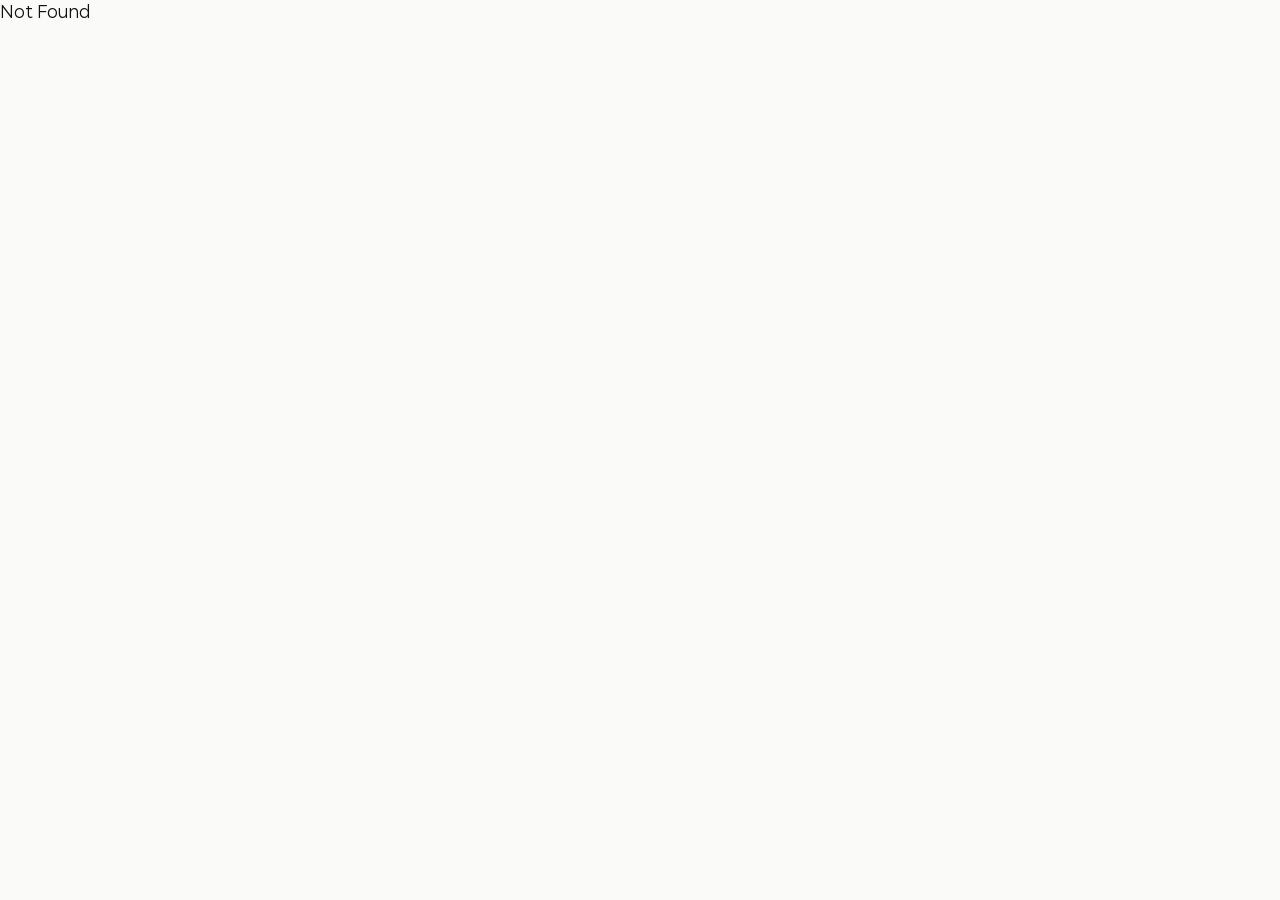
==== commit 208884a7: "Make the hero title 1.3 times larger" ====
--- a/index.html
+++ b/index.html
@@ -1,4 +1,4 @@
-<!DOCTYPE html><html lang="ja" class="antialiased"><head><meta name="twitter:card" content="summary_large_image"><meta name="twitter:title" content="MARU SPA &amp; SAUNA"><meta property="og:title" content="MARU SPA &amp; SAUNA"><meta property="og:site_name" content="MARU SPA &amp; SAUNA"><meta property="og:description" content="江南・狎鴎亭の男性専用ヒーリングエステ。ホテル式マッサージ、VIPケア、サウナ。24時間営業。"><meta name="twitter:description" content="江南・狎鴎亭の男性専用ヒーリングエステ。ホテル式マッサージ、VIPケア、サウナ。24時間営業。"><meta property="og:type" content="website"><meta property="og:url" content="https://marusauna.com/"><meta property="og:image" content="https://marusauna.com/og.jpg"><meta property="og:image:width" content="1200"><meta property="og:image:height" content="630"><meta name="twitter:image" content="https://marusauna.com/og.jpg"><meta charSet="utf-8"/><meta name="viewport" content="width=device-width, initial-scale=1"/><link rel="preload" as="image" href="/photos/hero-spa.jpg" fetchPriority="high"/><link rel="preload" as="image" href="/photos/sauna.jpg"/><link rel="stylesheet" href="/assets/styles-ChNzn0M5.css" data-precedence="default"/><title>MARU SPA &amp; SAUNA | 江南・狎鴎亭のメンズエステ</title><meta name="theme-color" content="#fafaf8"/><meta name="description" content="江南・狎鴎亭の男性専用ヒーリングエステ。ホテル式マッサージ、VIPケア、サウナ。24時間営業。"/><meta property="og:locale" content="ja_JP"/><meta property="og:locale:alternate" content="ko_KR"/><meta name="robots" content="index, follow, max-image-preview:large"/><meta name="googlebot" content="index, follow, max-image-preview:large"/><meta name="geo.region" content="KR-11"/><meta name="geo.placename" content="ソウル特別市江南区新沙洞"/><link rel="modulepreload" href="/assets/index-NeosBldg.js"/><link rel="modulepreload" href="/assets/routes-pkZm2VGm.js"/><link rel="modulepreload" href="/assets/site-page-NeosBldg.js"/><link rel="icon" href="/favicon.ico" sizes="32x32"/><link rel="icon" type="image/svg+xml" href="/favicon.svg"/><link rel="manifest" href="/__grok/manifest.webmanifest"/><link rel="apple-touch-icon" href="/__grok/icon-180.png"/><link rel="canonical" href="https://marusauna.com/"/><link rel="alternate" hreflang="ko" href="https://marusauna.com/ko"/><link rel="alternate" hreflang="ja" href="https://marusauna.com/"/><link rel="alternate" hreflang="x-default" href="https://marusauna.com/"/><meta name="apple-mobile-web-app-title" content="MARU SPA &amp; SAUNA"><meta name="apple-mobile-web-app-status-bar-style" content="black"><script src="https://grok.com/grok-app-builder/extensions.js" defer></script></head><body><script type="application/ld+json">{"@context":"https://schema.org","@type":["HealthAndBeautyBusiness","Sauna"],"name":"MARU SPA & SAUNA","telephone":"+82-10-2515-5442","alternateName":["마루 사우나","マルサウナ"],"image":["https://marusauna.com/og.jpg","https://marusauna.com/photos/hero-spa.jpg"],"url":"https://marusauna.com/","address":{"@type":"PostalAddress","streetAddress":"논현로 831 네오스빌딩 지하","addressLocality":"강남구","addressRegion":"서울특별시","addressCountry":"KR"},"geo":{"@type":"GeoCoordinates","latitude":37.522581,"longitude":127.027856},"openingHoursSpecification":{"@type":"OpeningHoursSpecification","dayOfWeek":["Monday","Tuesday","Wednesday","Thursday","Friday","Saturday","Sunday"],"opens":"00:00","closes":"23:59"},"priceRange":"₩120,000 - ₩250,000","currenciesAccepted":"KRW, JPY","paymentAccepted":"Cash, Credit Card","areaServed":"JP","inLanguage":["ja","ko"]}</script><!--$--><div class="min-h-screen bg-bg text-ink"><a href="#content" class="sr-only focus:not-sr-only focus:fixed focus:top-3 focus:left-3 focus:z-[70] focus:rounded-full focus:bg-ink focus:px-4 focus:py-3 focus:text-sm focus:text-surface">本文へスキップ</a><header class="fixed inset-x-0 top-0 z-40 border-b border-line bg-surface/85 backdrop-blur-md"><div class="mx-auto flex h-16 max-w-6xl items-center justify-between gap-3 px-5 md:h-20 md:px-8"><a class="flex items-center gap-2.5 active" aria-label="MARU" href="/" data-status="active" aria-current="page"><svg viewBox="0 0 32 32" class="size-9 shrink-0 md:size-10" aria-hidden="true"><rect width="32" height="32" rx="6" fill="#111111"></rect><path fill="#FAFAF8" d="M4.5 23.2V6.8h5.4l6.1 9.4 6.1-9.4h5.4v16.4h-4.6V14.2L16 21.4l-6.9-7.2v9z"></path><rect x="4.5" y="25.2" width="23" height="2.4" fill="#E10600"></rect></svg><span class="font-display text-3xl tracking-[0.12em]">MARU</span></a><div class="ml-auto flex items-center gap-6 md:gap-8"><nav class="hidden gap-8 text-sm font-medium md:flex"><a class="hover:text-accent" href="/about">紹介</a><a class="hover:text-accent" href="/pricing">料金</a><a class="hover:text-accent" href="/gallery">ギャラリー</a><a class="hover:text-accent" href="/access">アクセス</a></nav><div class="inline-flex items-center rounded-full border border-line bg-soft p-1 text-[13px] font-medium tracking-[0.08em]"><a class="rounded-full px-3 py-1.5 text-muted hover:text-ink" href="/ko">KR</a><a aria-current="page" class="rounded-full px-3 py-1.5 bg-accent text-surface active" href="/" data-status="active">JP</a></div><button type="button" class="grid size-11 place-items-center rounded-full border border-line md:hidden" aria-expanded="false" aria-controls="mobile-menu" aria-label="メニューを開く"><svg xmlns="http://www.w3.org/2000/svg" width="24" height="24" viewBox="0 0 24 24" fill="none" stroke="currentColor" stroke-width="2" stroke-linecap="round" stroke-linejoin="round" class="lucide lucide-menu size-5" aria-hidden="true"><path d="M4 12h16"></path><path d="M4 18h16"></path><path d="M4 6h16"></path></svg></button></div></div><nav id="mobile-menu" hidden="" class="border-t border-line bg-surface px-5 py-4 md:hidden"><a class="block py-3 text-right text-lg font-medium " href="/about">紹介</a><a class="block py-3 text-right text-lg font-medium " href="/pricing">料金</a><a class="block py-3 text-right text-lg font-medium " href="/gallery">ギャラリー</a><a class="block py-3 text-right text-lg font-medium " href="/access">アクセス</a></nav></header><main id="content" tabindex="-1" class="scroll-mt-20 outline-none"><section class="relative flex min-h-[100svh] items-end overflow-hidden pt-20"><img src="/photos/hero-spa.jpg" alt="暖かい照明のトリートメントルーム" fetchPriority="high" decoding="async" class="hero-zoom absolute inset-0 h-full w-full object-cover"/><div class="absolute inset-0 bg-gradient-to-t from-ink via-ink/45 to-ink/10"></div><div class="relative z-10 mx-auto w-full max-w-6xl px-5 pb-16 text-surface md:px-8 md:pb-24"><div class="hero-rise"><div class="mb-4"><p class="inline-block -rotate-2 bg-accent px-3 py-1 font-display text-lg tracking-[0.16em]">SEOUL GANGNAM</p></div></div><div class="flex flex-col items-start gap-5 md:flex-row md:items-end md:gap-10"><h1 class="hero-rise hero-rise-2 font-display leading-[0.8] tracking-tight"><span class="block text-[clamp(4.75rem,10vw,9rem)]">MARU</span><span class="mt-1 block text-[clamp(1.85rem,3.9vw,3.6rem)] tracking-[0.02em]">SPA &amp; SAUNA</span></h1><p class="hero-rise hero-rise-3 flex flex-col gap-1.5 pb-1 font-light leading-relaxed max-w-none text-[13.5px] sm:max-w-lg sm:text-base md:text-[17px]"><span class="whitespace-nowrap">江南・狎鴎亭にある私たちのMARUは</span><span class="whitespace-nowrap">心と体の疲れを一気に吹き飛ばす、</span><span class="whitespace-nowrap">韓国で最も有名な男性専用ヒーリングエステサロンです。</span></p></div><div class="hero-rise hero-rise-4"><p class="mt-6 text-sm font-medium tracking-wide md:text-base">日本語対応スタッフ在籍</p><ul class="mt-3 flex flex-wrap gap-2"><li class="rounded-full border border-white/40 px-3 py-1 text-xs font-medium">日本語OK</li><li class="rounded-full border border-white/40 px-3 py-1 text-xs font-medium">日本人歓迎</li><li class="rounded-full border border-white/40 px-3 py-1 text-xs font-medium">日本語メニューあり</li></ul><ul class="mt-3 flex flex-wrap items-center gap-x-4 gap-y-2 text-xs text-white/85"><li class="flex items-center gap-1.5"><svg xmlns="http://www.w3.org/2000/svg" width="24" height="24" viewBox="0 0 24 24" fill="none" stroke="currentColor" stroke-width="2" stroke-linecap="round" stroke-linejoin="round" class="lucide lucide-banknote size-4" aria-hidden="true"><rect width="20" height="12" x="2" y="6" rx="2"></rect><circle cx="12" cy="12" r="2"></circle><path d="M6 12h.01M18 12h.01"></path></svg>現金</li><li class="flex items-center gap-1.5"><svg xmlns="http://www.w3.org/2000/svg" width="24" height="24" viewBox="0 0 24 24" fill="none" stroke="currentColor" stroke-width="2" stroke-linecap="round" stroke-linejoin="round" class="lucide lucide-credit-card size-4" aria-hidden="true"><rect width="20" height="14" x="2" y="5" rx="2"></rect><line x1="2" x2="22" y1="10" y2="10"></line></svg>カード</li><li class="flex items-center gap-1.5"><span class="text-sm font-semibold leading-none" aria-hidden="true">¥</span>日本円</li></ul></div></div></section><section class="mx-auto max-w-6xl px-4 pb-16 md:px-8 md:pb-20 pt-16 md:pt-24"><p class="font-display text-xl tracking-[0.28em] text-accent">ABOUT</p><div class="mt-2 grid items-stretch gap-8 md:grid-cols-[minmax(0,1fr)_320px] lg:grid-cols-[minmax(0,1fr)_420px] lg:gap-12"><div><h2 class="max-w-full text-[clamp(2rem,4vw,3.15rem)] font-semibold leading-snug">疲れた心と体を癒す<br/>最高のヒーリング</h2><div class="mt-8 space-y-6 text-[15px] leading-relaxed text-muted sm:text-base md:text-[17px]"><p><span class="block  ">韓国旅行で疲れた心と体を</span><span class="block  ">私たちのMARUサウナで癒してください！</span><span class="block  ">ハイクラスホテル級サウナで</span><span class="block  ">入浴、サウナ、マッサージで体の疲れを回復でき、</span><span class="block  ">専門の女性セラピストのVIPケアで</span><span class="block  ">心のヒーリングまで受けられます。</span></p><p><span class="block  text-[1.2em] font-medium text-accent">いちばん大切なVIPケア！</span><span class="block  ">可愛く美しい韓国人女性が、</span><span class="block  ">想像以上のVIPケアで仕上げます。</span></p><p><span class="block  ">ソフトドリンクもお酒も、</span><span class="block  ">ラーメンも無料でご用意しています。</span><span class="block  ">静かな仮眠室も備えているので、</span><span class="block  ">完璧なヒーリングそのものです。</span></p></div></div><div class="relative mt-8 h-56 overflow-hidden rounded-card md:mt-0 md:h-full"><img src="/photos/sauna.jpg" alt="温かい木のサウナ室内" class="absolute inset-0 h-full w-full object-cover"/></div></div></section><section class="mx-auto grid max-w-6xl gap-4 px-5 pb-8 md:grid-cols-3 md:px-8"><article class="relative rounded-card bg-soft p-8"><span class="absolute top-5 left-5 h-1 w-10 bg-accent"></span><svg xmlns="http://www.w3.org/2000/svg" width="24" height="24" viewBox="0 0 24 24" fill="none" stroke="currentColor" stroke-width="2" stroke-linecap="round" stroke-linejoin="round" class="lucide lucide-sparkles mt-6 size-6" aria-hidden="true"><path d="M9.937 15.5A2 2 0 0 0 8.5 14.063l-6.135-1.582a.5.5 0 0 1 0-.962L8.5 9.936A2 2 0 0 0 9.937 8.5l1.582-6.135a.5.5 0 0 1 .963 0L14.063 8.5A2 2 0 0 0 15.5 9.937l6.135 1.581a.5.5 0 0 1 0 .964L15.5 14.063a2 2 0 0 0-1.437 1.437l-1.582 6.135a.5.5 0 0 1-.963 0z"></path><path d="M20 3v4"></path><path d="M22 5h-4"></path><path d="M4 17v2"></path><path d="M5 18H3"></path></svg><h3 class="mt-4 text-xl font-semibold">清潔な管理</h3><p class="mt-2 whitespace-pre-line text-[15px] leading-relaxed text-muted">毎日の清掃と消毒で、衛生をいちばんに考えています。</p></article><article class="relative rounded-card bg-soft p-8"><span class="absolute top-5 left-5 h-1 w-10 bg-accent"></span><svg xmlns="http://www.w3.org/2000/svg" width="24" height="24" viewBox="0 0 24 24" fill="none" stroke="currentColor" stroke-width="2" stroke-linecap="round" stroke-linejoin="round" class="lucide lucide-waves mt-6 size-6" aria-hidden="true"><path d="M2 6c.6.5 1.2 1 2.5 1C7 7 7 5 9.5 5c2.6 0 2.4 2 5 2 2.5 0 2.5-2 5-2 1.3 0 1.9.5 2.5 1"></path><path d="M2 12c.6.5 1.2 1 2.5 1 2.5 0 2.5-2 5-2 2.6 0 2.4 2 5 2 2.5 0 2.5-2 5-2 1.3 0 1.9.5 2.5 1"></path><path d="M2 18c.6.5 1.2 1 2.5 1 2.5 0 2.5-2 5-2 2.6 0 2.4 2 5 2 2.5 0 2.5-2 5-2 1.3 0 1.9.5 2.5 1"></path></svg><h3 class="mt-4 text-xl font-semibold">最大規模のサウナと休憩施設</h3><p class="mt-2 whitespace-pre-line text-[15px] leading-relaxed text-muted">大型サウナ、レストラン、売店、仮眠室など
+<!DOCTYPE html><html lang="ja" class="antialiased"><head><meta name="twitter:card" content="summary_large_image"><meta name="twitter:title" content="MARU SPA &amp; SAUNA"><meta property="og:title" content="MARU SPA &amp; SAUNA"><meta property="og:site_name" content="MARU SPA &amp; SAUNA"><meta property="og:description" content="江南・狎鴎亭の男性専用ヒーリングエステ。ホテル式マッサージ、VIPケア、サウナ。24時間営業。"><meta name="twitter:description" content="江南・狎鴎亭の男性専用ヒーリングエステ。ホテル式マッサージ、VIPケア、サウナ。24時間営業。"><meta property="og:type" content="website"><meta property="og:url" content="https://marusauna.com/"><meta property="og:image" content="https://marusauna.com/og.jpg"><meta property="og:image:width" content="1200"><meta property="og:image:height" content="630"><meta name="twitter:image" content="https://marusauna.com/og.jpg"><meta charSet="utf-8"/><meta name="viewport" content="width=device-width, initial-scale=1"/><link rel="preload" as="image" href="/photos/hero-spa.jpg" fetchPriority="high"/><link rel="preload" as="image" href="/photos/sauna.jpg"/><link rel="stylesheet" href="/assets/styles-Hero13x.css" data-precedence="default"/><title>MARU SPA &amp; SAUNA | 江南・狎鴎亭のメンズエステ</title><meta name="theme-color" content="#fafaf8"/><meta name="description" content="江南・狎鴎亭の男性専用ヒーリングエステ。ホテル式マッサージ、VIPケア、サウナ。24時間営業。"/><meta property="og:locale" content="ja_JP"/><meta property="og:locale:alternate" content="ko_KR"/><meta name="robots" content="index, follow, max-image-preview:large"/><meta name="googlebot" content="index, follow, max-image-preview:large"/><meta name="geo.region" content="KR-11"/><meta name="geo.placename" content="ソウル特別市江南区新沙洞"/><link rel="modulepreload" href="/assets/index-BAKFYNxY.js"/><link rel="modulepreload" href="/assets/routes-pkZm2VGm.js"/><link rel="modulepreload" href="/assets/site-page-X49fSrQn.js"/><link rel="icon" href="/favicon.ico" sizes="32x32"/><link rel="icon" type="image/svg+xml" href="/favicon.svg"/><link rel="manifest" href="/__grok/manifest.webmanifest"/><link rel="apple-touch-icon" href="/__grok/icon-180.png"/><link rel="canonical" href="https://marusauna.com/"/><link rel="alternate" hreflang="ko" href="https://marusauna.com/ko"/><link rel="alternate" hreflang="ja" href="https://marusauna.com/"/><link rel="alternate" hreflang="x-default" href="https://marusauna.com/"/><meta name="apple-mobile-web-app-title" content="MARU SPA &amp; SAUNA"><meta name="apple-mobile-web-app-status-bar-style" content="black"><script src="https://grok.com/grok-app-builder/extensions.js" defer></script></head><body><script type="application/ld+json">{"@context":"https://schema.org","@type":["HealthAndBeautyBusiness","Sauna"],"name":"MARU SPA & SAUNA","telephone":"+82-10-2515-5442","alternateName":["마루 사우나","マルサウナ"],"image":["https://marusauna.com/og.jpg","https://marusauna.com/photos/hero-spa.jpg"],"url":"https://marusauna.com/","address":{"@type":"PostalAddress","streetAddress":"논현로 831 네오스빌딩 지하","addressLocality":"강남구","addressRegion":"서울특별시","addressCountry":"KR"},"geo":{"@type":"GeoCoordinates","latitude":37.522581,"longitude":127.027856},"openingHoursSpecification":{"@type":"OpeningHoursSpecification","dayOfWeek":["Monday","Tuesday","Wednesday","Thursday","Friday","Saturday","Sunday"],"opens":"00:00","closes":"23:59"},"priceRange":"₩120,000 - ₩250,000","currenciesAccepted":"KRW, JPY","paymentAccepted":"Cash, Credit Card","areaServed":"JP","inLanguage":["ja","ko"]}</script><!--$--><div class="min-h-screen bg-bg text-ink"><a href="#content" class="sr-only focus:not-sr-only focus:fixed focus:top-3 focus:left-3 focus:z-[70] focus:rounded-full focus:bg-ink focus:px-4 focus:py-3 focus:text-sm focus:text-surface">本文へスキップ</a><header class="fixed inset-x-0 top-0 z-40 border-b border-line bg-surface/85 backdrop-blur-md"><div class="mx-auto flex h-16 max-w-6xl items-center justify-between gap-3 px-5 md:h-20 md:px-8"><a class="flex items-center gap-2.5 active" aria-label="MARU" href="/" data-status="active" aria-current="page"><svg viewBox="0 0 32 32" class="size-9 shrink-0 md:size-10" aria-hidden="true"><rect width="32" height="32" rx="6" fill="#111111"></rect><path fill="#FAFAF8" d="M4.5 23.2V6.8h5.4l6.1 9.4 6.1-9.4h5.4v16.4h-4.6V14.2L16 21.4l-6.9-7.2v9z"></path><rect x="4.5" y="25.2" width="23" height="2.4" fill="#E10600"></rect></svg><span class="font-display text-3xl tracking-[0.12em]">MARU</span></a><div class="ml-auto flex items-center gap-6 md:gap-8"><nav class="hidden gap-8 text-sm font-medium md:flex"><a class="hover:text-accent" href="/about">紹介</a><a class="hover:text-accent" href="/pricing">料金</a><a class="hover:text-accent" href="/gallery">ギャラリー</a><a class="hover:text-accent" href="/access">アクセス</a></nav><div class="inline-flex items-center rounded-full border border-line bg-soft p-1 text-[13px] font-medium tracking-[0.08em]"><a class="rounded-full px-3 py-1.5 text-muted hover:text-ink" href="/ko">KR</a><a aria-current="page" class="rounded-full px-3 py-1.5 bg-accent text-surface active" href="/" data-status="active">JP</a></div><button type="button" class="grid size-11 place-items-center rounded-full border border-line md:hidden" aria-expanded="false" aria-controls="mobile-menu" aria-label="メニューを開く"><svg xmlns="http://www.w3.org/2000/svg" width="24" height="24" viewBox="0 0 24 24" fill="none" stroke="currentColor" stroke-width="2" stroke-linecap="round" stroke-linejoin="round" class="lucide lucide-menu size-5" aria-hidden="true"><path d="M4 12h16"></path><path d="M4 18h16"></path><path d="M4 6h16"></path></svg></button></div></div><nav id="mobile-menu" hidden="" class="border-t border-line bg-surface px-5 py-4 md:hidden"><a class="block py-3 text-right text-lg font-medium " href="/about">紹介</a><a class="block py-3 text-right text-lg font-medium " href="/pricing">料金</a><a class="block py-3 text-right text-lg font-medium " href="/gallery">ギャラリー</a><a class="block py-3 text-right text-lg font-medium " href="/access">アクセス</a></nav></header><main id="content" tabindex="-1" class="scroll-mt-20 outline-none"><section class="relative flex min-h-[100svh] items-end overflow-hidden pt-20"><img src="/photos/hero-spa.jpg" alt="暖かい照明のトリートメントルーム" fetchPriority="high" decoding="async" class="hero-zoom absolute inset-0 h-full w-full object-cover"/><div class="absolute inset-0 bg-gradient-to-t from-ink via-ink/45 to-ink/10"></div><div class="relative z-10 mx-auto w-full max-w-6xl px-5 pb-16 text-surface md:px-8 md:pb-24"><div class="hero-rise"><div class="mb-4"><p class="inline-block -rotate-2 bg-accent px-3 py-1 font-display text-lg tracking-[0.16em]">SEOUL GANGNAM</p></div></div><div class="flex flex-col items-start gap-5 md:flex-row md:items-end md:gap-10"><h1 class="hero-rise hero-rise-2 font-display leading-[0.8] tracking-tight"><span class="block text-[clamp(4.75rem,10vw,9rem)]">MARU</span><span class="mt-1 block text-[clamp(1.85rem,3.9vw,3.6rem)] tracking-[0.02em]">SPA &amp; SAUNA</span></h1><p class="hero-rise hero-rise-3 flex flex-col gap-1.5 pb-1 font-light leading-relaxed max-w-none text-[13.5px] sm:max-w-lg sm:text-base md:text-[17px]"><span class="whitespace-nowrap">江南・狎鴎亭にある私たちのMARUは</span><span class="whitespace-nowrap">心と体の疲れを一気に吹き飛ばす、</span><span class="whitespace-nowrap">韓国で最も有名な男性専用ヒーリングエステサロンです。</span></p></div><div class="hero-rise hero-rise-4"><p class="mt-6 text-sm font-medium tracking-wide md:text-base">日本語対応スタッフ在籍</p><ul class="mt-3 flex flex-wrap gap-2"><li class="rounded-full border border-white/40 px-3 py-1 text-xs font-medium">日本語OK</li><li class="rounded-full border border-white/40 px-3 py-1 text-xs font-medium">日本人歓迎</li><li class="rounded-full border border-white/40 px-3 py-1 text-xs font-medium">日本語メニューあり</li></ul><ul class="mt-3 flex flex-wrap items-center gap-x-4 gap-y-2 text-xs text-white/85"><li class="flex items-center gap-1.5"><svg xmlns="http://www.w3.org/2000/svg" width="24" height="24" viewBox="0 0 24 24" fill="none" stroke="currentColor" stroke-width="2" stroke-linecap="round" stroke-linejoin="round" class="lucide lucide-banknote size-4" aria-hidden="true"><rect width="20" height="12" x="2" y="6" rx="2"></rect><circle cx="12" cy="12" r="2"></circle><path d="M6 12h.01M18 12h.01"></path></svg>現金</li><li class="flex items-center gap-1.5"><svg xmlns="http://www.w3.org/2000/svg" width="24" height="24" viewBox="0 0 24 24" fill="none" stroke="currentColor" stroke-width="2" stroke-linecap="round" stroke-linejoin="round" class="lucide lucide-credit-card size-4" aria-hidden="true"><rect width="20" height="14" x="2" y="5" rx="2"></rect><line x1="2" x2="22" y1="10" y2="10"></line></svg>カード</li><li class="flex items-center gap-1.5"><span class="text-sm font-semibold leading-none" aria-hidden="true">¥</span>日本円</li></ul></div></div></section><section class="mx-auto max-w-6xl px-4 pb-16 md:px-8 md:pb-20 pt-16 md:pt-24"><p class="font-display text-xl tracking-[0.28em] text-accent">ABOUT</p><div class="mt-2 grid items-stretch gap-8 md:grid-cols-[minmax(0,1fr)_320px] lg:grid-cols-[minmax(0,1fr)_420px] lg:gap-12"><div><h2 class="max-w-full text-[clamp(2rem,4vw,3.15rem)] font-semibold leading-snug">疲れた心と体を癒す<br/>最高のヒーリング</h2><div class="mt-8 space-y-6 text-[15px] leading-relaxed text-muted sm:text-base md:text-[17px]"><p><span class="block  ">韓国旅行で疲れた心と体を</span><span class="block  ">私たちのMARUサウナで癒してください！</span><span class="block  ">ハイクラスホテル級サウナで</span><span class="block  ">入浴、サウナ、マッサージで体の疲れを回復でき、</span><span class="block  ">専門の女性セラピストのVIPケアで</span><span class="block  ">心のヒーリングまで受けられます。</span></p><p><span class="block  text-[1.2em] font-medium text-accent">いちばん大切なVIPケア！</span><span class="block  ">可愛く美しい韓国人女性が、</span><span class="block  ">想像以上のVIPケアで仕上げます。</span></p><p><span class="block  ">ソフトドリンクもお酒も、</span><span class="block  ">ラーメンも無料でご用意しています。</span><span class="block  ">静かな仮眠室も備えているので、</span><span class="block  ">完璧なヒーリングそのものです。</span></p></div></div><div class="relative mt-8 h-56 overflow-hidden rounded-card md:mt-0 md:h-full"><img src="/photos/sauna.jpg" alt="温かい木のサウナ室内" class="absolute inset-0 h-full w-full object-cover"/></div></div></section><section class="mx-auto grid max-w-6xl gap-4 px-5 pb-8 md:grid-cols-3 md:px-8"><article class="relative rounded-card bg-soft p-8"><span class="absolute top-5 left-5 h-1 w-10 bg-accent"></span><svg xmlns="http://www.w3.org/2000/svg" width="24" height="24" viewBox="0 0 24 24" fill="none" stroke="currentColor" stroke-width="2" stroke-linecap="round" stroke-linejoin="round" class="lucide lucide-sparkles mt-6 size-6" aria-hidden="true"><path d="M9.937 15.5A2 2 0 0 0 8.5 14.063l-6.135-1.582a.5.5 0 0 1 0-.962L8.5 9.936A2 2 0 0 0 9.937 8.5l1.582-6.135a.5.5 0 0 1 .963 0L14.063 8.5A2 2 0 0 0 15.5 9.937l6.135 1.581a.5.5 0 0 1 0 .964L15.5 14.063a2 2 0 0 0-1.437 1.437l-1.582 6.135a.5.5 0 0 1-.963 0z"></path><path d="M20 3v4"></path><path d="M22 5h-4"></path><path d="M4 17v2"></path><path d="M5 18H3"></path></svg><h3 class="mt-4 text-xl font-semibold">清潔な管理</h3><p class="mt-2 whitespace-pre-line text-[15px] leading-relaxed text-muted">毎日の清掃と消毒で、衛生をいちばんに考えています。</p></article><article class="relative rounded-card bg-soft p-8"><span class="absolute top-5 left-5 h-1 w-10 bg-accent"></span><svg xmlns="http://www.w3.org/2000/svg" width="24" height="24" viewBox="0 0 24 24" fill="none" stroke="currentColor" stroke-width="2" stroke-linecap="round" stroke-linejoin="round" class="lucide lucide-waves mt-6 size-6" aria-hidden="true"><path d="M2 6c.6.5 1.2 1 2.5 1C7 7 7 5 9.5 5c2.6 0 2.4 2 5 2 2.5 0 2.5-2 5-2 1.3 0 1.9.5 2.5 1"></path><path d="M2 12c.6.5 1.2 1 2.5 1 2.5 0 2.5-2 5-2 2.6 0 2.4 2 5 2 2.5 0 2.5-2 5-2 1.3 0 1.9.5 2.5 1"></path><path d="M2 18c.6.5 1.2 1 2.5 1 2.5 0 2.5-2 5-2 2.6 0 2.4 2 5 2 2.5 0 2.5-2 5-2 1.3 0 1.9.5 2.5 1"></path></svg><h3 class="mt-4 text-xl font-semibold">最大規模のサウナと休憩施設</h3><p class="mt-2 whitespace-pre-line text-[15px] leading-relaxed text-muted">大型サウナ、レストラン、売店、仮眠室など
 各種設備を完備</p></article><article class="relative rounded-card bg-soft p-8"><span class="absolute top-5 left-5 h-1 w-10 bg-accent"></span><svg xmlns="http://www.w3.org/2000/svg" width="24" height="24" viewBox="0 0 24 24" fill="none" stroke="currentColor" stroke-width="2" stroke-linecap="round" stroke-linejoin="round" class="lucide lucide-map-pin mt-6 size-6" aria-hidden="true"><path d="M20 10c0 4.993-5.539 10.193-7.399 11.799a1 1 0 0 1-1.202 0C9.539 20.193 4 14.993 4 10a8 8 0 0 1 16 0"></path><circle cx="12" cy="10" r="3"></circle></svg><h3 class="mt-4 text-xl font-semibold">便利なアクセス</h3><p class="mt-2 whitespace-pre-line text-[15px] leading-relaxed text-muted">地下鉄・狎鴎亭駅から近いです。
 観光の途中に立ち寄りやすい立地です。</p></article></section><section class="bg-soft py-28 md:py-36"><div class="mx-auto max-w-6xl px-5 md:px-8"><p class="font-display text-xl tracking-[0.28em] text-accent">PRICING</p><h2 class="mt-2 max-w-full text-[clamp(2rem,4vw,3.15rem)] font-semibold leading-snug">ご利用料金</h2><p class="mt-4 text-[14px] leading-relaxed break-keep text-muted sm:text-base"><span class="block">お会計の際にこのページをご提示ください。</span><span class="block">ウェブ会員向けの特別割引です。</span></p><ul class="mt-4 flex flex-wrap gap-2"><li class="flex items-center gap-1.5 rounded-full border border-line bg-surface px-3 py-1.5 text-sm text-ink"><svg xmlns="http://www.w3.org/2000/svg" width="24" height="24" viewBox="0 0 24 24" fill="none" stroke="currentColor" stroke-width="2" stroke-linecap="round" stroke-linejoin="round" class="lucide lucide-banknote size-4 text-accent" aria-hidden="true"><rect width="20" height="12" x="2" y="6" rx="2"></rect><circle cx="12" cy="12" r="2"></circle><path d="M6 12h.01M18 12h.01"></path></svg>現金</li><li class="flex items-center gap-1.5 rounded-full border border-line bg-surface px-3 py-1.5 text-sm text-ink"><svg xmlns="http://www.w3.org/2000/svg" width="24" height="24" viewBox="0 0 24 24" fill="none" stroke="currentColor" stroke-width="2" stroke-linecap="round" stroke-linejoin="round" class="lucide lucide-credit-card size-4 text-accent" aria-hidden="true"><rect width="20" height="14" x="2" y="5" rx="2"></rect><line x1="2" x2="22" y1="10" y2="10"></line></svg>カード</li><li class="flex items-center gap-1.5 rounded-full border border-line bg-surface px-3 py-1.5 text-sm text-ink"><span class="text-sm font-semibold text-accent" aria-hidden="true">¥</span>日本円</li></ul><div class="mt-10 grid items-stretch gap-4 sm:grid-cols-2 xl:grid-cols-4"><article class="flex h-full flex-col overflow-hidden rounded-card bg-surface text-center ring-2 ring-transparent transition-[box-shadow] duration-300 hover:ring-accent active:ring-accent"><h3 class="border-b border-line px-6 py-3 text-2xl font-semibold tracking-[0.14em]">Aコース<span class="ml-2 text-lg font-medium tracking-normal text-muted">80分</span></h3><div class="flex flex-1 flex-col px-6 py-8"><p class="whitespace-nowrap font-display text-[clamp(2.4rem,3vw,3.25rem)] leading-none tabular-nums">120,000<span class="ml-1 font-sans text-lg font-medium">ウォン</span></p><div class="mt-4 flex flex-col items-center gap-2 text-[15px] font-light leading-relaxed text-muted"><span>60分ホテル式マッサージ</span><span class="text-base leading-none text-ink">+</span><span>20分ケア</span></div></div></article><article class="flex h-full flex-col overflow-hidden rounded-card bg-surface text-center ring-2 ring-transparent transition-[box-shadow] duration-300 hover:ring-accent active:ring-accent"><h3 class="border-b border-line px-6 py-3 text-2xl font-semibold tracking-[0.14em]">Bコース<span class="ml-2 text-lg font-medium tracking-normal text-muted">75分</span></h3><div class="flex flex-1 flex-col px-6 py-8"><p class="whitespace-nowrap font-display text-[clamp(2.4rem,3vw,3.25rem)] leading-none tabular-nums">180,000<span class="ml-1 font-sans text-lg font-medium">ウォン</span></p><div class="mt-4 flex flex-col items-center gap-2 text-[15px] font-light leading-relaxed text-muted"><span>60分ホテル式マッサージ</span><span class="text-base leading-none text-ink">+</span><span>15分VIPケア</span></div></div></article><article class="flex h-full flex-col overflow-hidden rounded-card bg-surface text-center ring-2 ring-transparent transition-[box-shadow] duration-300 hover:ring-accent active:ring-accent"><h3 class="border-b border-line px-6 py-3 text-2xl font-semibold tracking-[0.14em]">Cコース<span class="ml-2 text-lg font-medium tracking-normal text-muted">90分</span></h3><div class="flex flex-1 flex-col px-6 py-8"><p class="whitespace-nowrap font-display text-[clamp(2.4rem,3vw,3.25rem)] leading-none tabular-nums">250,000<span class="ml-1 font-sans text-lg font-medium">ウォン</span></p><div class="mt-4 flex flex-col items-center gap-2 text-[15px] font-light leading-relaxed text-muted"><span>15分VIPケア</span><span class="text-base leading-none text-ink">+</span><span>60分ホテル式マッサージ</span><span class="text-base leading-none text-ink">+</span><span>15分VIPケア</span></div></div></article><article class="flex h-full flex-col overflow-hidden rounded-card bg-surface text-center ring-2 ring-transparent transition-[box-shadow] duration-300 hover:ring-accent active:ring-accent"><h3 class="border-b border-line px-6 py-3 text-2xl font-semibold tracking-[0.14em]">ご案内</h3><ul class="flex flex-1 flex-col items-center justify-center gap-3 px-6 py-8 text-center text-[15px] font-light leading-relaxed text-muted"><li class="flex items-start justify-center gap-2.5"><span class="mt-[0.55em] size-1 shrink-0 rounded-full bg-ink" aria-hidden="true"></span><span>すべてのコースでサウナを自由にご利用いただけます</span></li><li class="flex items-start justify-center gap-2.5"><span class="mt-[0.55em] size-1 shrink-0 rounded-full bg-ink" aria-hidden="true"></span><span>現金価格です。カードご利用時は＋2万ウォン</span></li><li class="flex items-start justify-center gap-2.5"><span class="mt-[0.55em] size-1 shrink-0 rounded-full bg-ink" aria-hidden="true"></span><span>日本円でのお支払いが可能です。会計時点の為替レートを適用します</span></li></ul></article></div></div></section><section class="mx-auto max-w-6xl px-5 pb-24 md:px-8 md:pb-32 pt-16 md:pt-24"><p class="font-display text-lg tracking-[0.14em] text-accent md:text-xl">Facility introduction</p><h2 class="mt-2 max-w-full text-[clamp(2rem,4vw,3.15rem)] font-semibold leading-snug">施設紹介</h2><div class="mt-10 grid grid-cols-2 gap-3 md:grid-cols-3"><div class="group relative overflow-hidden rounded-card col-span-2 h-56 md:col-span-3 md:h-[28rem]"><img src="/photos/hall.jpg" alt="廊下とラウンジ" loading="lazy" decoding="async" fetchPriority="low" class="h-full w-full object-cover transition-transform duration-500 ease-out md:group-hover:scale-105"/><button type="button" class="absolute inset-0 z-10" aria-label="廊下とラウンジ" aria-haspopup="dialog"><span class="absolute right-3 bottom-3 grid size-9 place-items-center rounded-full bg-ink/70 text-surface"><svg xmlns="http://www.w3.org/2000/svg" width="24" height="24" viewBox="0 0 24 24" fill="none" stroke="currentColor" stroke-width="2" stroke-linecap="round" stroke-linejoin="round" class="lucide lucide-zoom-in size-4" aria-hidden="true"><circle cx="11" cy="11" r="8"></circle><line x1="21" x2="16.65" y1="21" y2="16.65"></line><line x1="11" x2="11" y1="8" y2="14"></line><line x1="8" x2="14" y1="11" y2="11"></line></svg></span></button></div><div class="group relative overflow-hidden rounded-card h-44 md:h-64"><img src="/photos/reception.jpg" alt="フロント" loading="lazy" decoding="async" fetchPriority="low" class="h-full w-full object-cover transition-transform duration-500 ease-out md:group-hover:scale-105"/><button type="button" class="absolute inset-0 z-10" aria-label="フロント" aria-haspopup="dialog"><span class="absolute right-3 bottom-3 grid size-9 place-items-center rounded-full bg-ink/70 text-surface"><svg xmlns="http://www.w3.org/2000/svg" width="24" height="24" viewBox="0 0 24 24" fill="none" stroke="currentColor" stroke-width="2" stroke-linecap="round" stroke-linejoin="round" class="lucide lucide-zoom-in size-4" aria-hidden="true"><circle cx="11" cy="11" r="8"></circle><line x1="21" x2="16.65" y1="21" y2="16.65"></line><line x1="11" x2="11" y1="8" y2="14"></line><line x1="8" x2="14" y1="11" y2="11"></line></svg></span></button></div><div class="group relative overflow-hidden rounded-card h-44 md:h-64"><img src="/photos/cafe.jpg" alt="カフェラウンジ" loading="lazy" decoding="async" fetchPriority="low" class="h-full w-full object-cover transition-transform duration-500 ease-out md:group-hover:scale-105"/><button type="button" class="absolute inset-0 z-10" aria-label="カフェラウンジ" aria-haspopup="dialog"><span class="absolute right-3 bottom-3 grid size-9 place-items-center rounded-full bg-ink/70 text-surface"><svg xmlns="http://www.w3.org/2000/svg" width="24" height="24" viewBox="0 0 24 24" fill="none" stroke="currentColor" stroke-width="2" stroke-linecap="round" stroke-linejoin="round" class="lucide lucide-zoom-in size-4" aria-hidden="true"><circle cx="11" cy="11" r="8"></circle><line x1="21" x2="16.65" y1="21" y2="16.65"></line><line x1="11" x2="11" y1="8" y2="14"></line><line x1="8" x2="14" y1="11" y2="11"></line></svg></span></button></div><div class="group relative overflow-hidden rounded-card h-44 md:h-64"><img src="/photos/bath.jpg" alt="入浴施設" loading="lazy" decoding="async" fetchPriority="low" class="h-full w-full object-cover transition-transform duration-500 ease-out md:group-hover:scale-105"/><button type="button" class="absolute inset-0 z-10" aria-label="入浴施設" aria-haspopup="dialog"><span class="absolute right-3 bottom-3 grid size-9 place-items-center rounded-full bg-ink/70 text-surface"><svg xmlns="http://www.w3.org/2000/svg" width="24" height="24" viewBox="0 0 24 24" fill="none" stroke="currentColor" stroke-width="2" stroke-linecap="round" stroke-linejoin="round" class="lucide lucide-zoom-in size-4" aria-hidden="true"><circle cx="11" cy="11" r="8"></circle><line x1="21" x2="16.65" y1="21" y2="16.65"></line><line x1="11" x2="11" y1="8" y2="14"></line><line x1="8" x2="14" y1="11" y2="11"></line></svg></span></button></div><div class="group relative overflow-hidden rounded-card h-44 md:h-64"><img src="/photos/massage.jpg" alt="マッサージルーム" loading="lazy" decoding="async" fetchPriority="low" class="h-full w-full object-cover transition-transform duration-500 ease-out md:group-hover:scale-105"/><button type="button" class="absolute inset-0 z-10" aria-label="マッサージルーム" aria-haspopup="dialog"><span class="absolute right-3 bottom-3 grid size-9 place-items-center rounded-full bg-ink/70 text-surface"><svg xmlns="http://www.w3.org/2000/svg" width="24" height="24" viewBox="0 0 24 24" fill="none" stroke="currentColor" stroke-width="2" stroke-linecap="round" stroke-linejoin="round" class="lucide lucide-zoom-in size-4" aria-hidden="true"><circle cx="11" cy="11" r="8"></circle><line x1="21" x2="16.65" y1="21" y2="16.65"></line><line x1="11" x2="11" y1="8" y2="14"></line><line x1="8" x2="14" y1="11" y2="11"></line></svg></span></button></div><div class="group relative overflow-hidden rounded-card h-44 md:h-64"><img src="/photos/karaoke.jpg" alt="カラオケ" loading="lazy" decoding="async" fetchPriority="low" class="h-full w-full object-cover transition-transform duration-500 ease-out md:group-hover:scale-105"/><button type="button" class="absolute inset-0 z-10" aria-label="カラオケ" aria-haspopup="dialog"><span class="absolute right-3 bottom-3 grid size-9 place-items-center rounded-full bg-ink/70 text-surface"><svg xmlns="http://www.w3.org/2000/svg" width="24" height="24" viewBox="0 0 24 24" fill="none" stroke="currentColor" stroke-width="2" stroke-linecap="round" stroke-linejoin="round" class="lucide lucide-zoom-in size-4" aria-hidden="true"><circle cx="11" cy="11" r="8"></circle><line x1="21" x2="16.65" y1="21" y2="16.65"></line><line x1="11" x2="11" y1="8" y2="14"></line><line x1="8" x2="14" y1="11" y2="11"></line></svg></span></button></div><div class="group relative overflow-hidden rounded-card h-44 md:h-64"><img src="/photos/ramen.jpg" alt="無料ラーメン" loading="lazy" decoding="async" fetchPriority="low" class="h-full w-full object-cover transition-transform duration-500 ease-out md:group-hover:scale-105"/><button type="button" class="absolute inset-0 z-10" aria-label="無料ラーメン" aria-haspopup="dialog"><span class="absolute right-3 bottom-3 grid size-9 place-items-center rounded-full bg-ink/70 text-surface"><svg xmlns="http://www.w3.org/2000/svg" width="24" height="24" viewBox="0 0 24 24" fill="none" stroke="currentColor" stroke-width="2" stroke-linecap="round" stroke-linejoin="round" class="lucide lucide-zoom-in size-4" aria-hidden="true"><circle cx="11" cy="11" r="8"></circle><line x1="21" x2="16.65" y1="21" y2="16.65"></line><line x1="11" x2="11" y1="8" y2="14"></line><line x1="8" x2="14" y1="11" y2="11"></line></svg></span></button></div></div></section><section class="bg-soft py-28 md:py-36"><div class="mx-auto grid max-w-6xl gap-10 px-5 md:grid-cols-2 md:px-8"><div><p class="font-display text-xl tracking-[0.28em] text-accent">ACCESS</p><h2 class="mt-2 max-w-full text-[clamp(2rem,4vw,3.15rem)] font-semibold leading-snug">アクセス</h2><ul class="mt-8 space-y-5 text-muted"><li class="flex gap-3"><svg xmlns="http://www.w3.org/2000/svg" width="24" height="24" viewBox="0 0 24 24" fill="none" stroke="currentColor" stroke-width="2" stroke-linecap="round" stroke-linejoin="round" class="lucide lucide-map-pin mt-1 size-5 shrink-0 text-accent" aria-hidden="true"><path d="M20 10c0 4.993-5.539 10.193-7.399 11.799a1 1 0 0 1-1.202 0C9.539 20.193 4 14.993 4 10a8 8 0 0 1 16 0"></path><circle cx="12" cy="10" r="3"></circle></svg><span><strong class="block text-ink">住所</strong><span class="mt-1 block text-lg font-medium text-ink"><span class="block">ソウル特別市 江南区 論峴路 831 ネオスビルディング地下</span><span class="block">（江南区 新沙洞 585-1）</span></span><span class="mt-4 block text-sm leading-relaxed whitespace-pre-line text-muted">タクシーをご利用の際は、
-下の文章を運転手にお見せください。<span class="mt-2 block text-[15px] font-medium leading-snug text-ink md:text-[19px] lg:text-[23px]"><span class="block break-keep">&quot;강남구 신사동 585-1</span><span class="block break-keep">&lt;마루 남성 사우나&gt; 입구까지 안내 부탁드립니다&quot;</span></span></span></span></li><li class="flex gap-3"><svg xmlns="http://www.w3.org/2000/svg" width="24" height="24" viewBox="0 0 24 24" fill="none" stroke="currentColor" stroke-width="2" stroke-linecap="round" stroke-linejoin="round" class="lucide lucide-clock mt-1 size-5 shrink-0 text-accent" aria-hidden="true"><circle cx="12" cy="12" r="10"></circle><polyline points="12 6 12 12 16 14"></polyline></svg><span><strong class="block text-ink">営業時間</strong>24時間営業・年中無休</span></li><li class="flex gap-3"><svg xmlns="http://www.w3.org/2000/svg" width="24" height="24" viewBox="0 0 24 24" fill="none" stroke="currentColor" stroke-width="2" stroke-linecap="round" stroke-linejoin="round" class="lucide lucide-phone mt-1 size-5 shrink-0 text-accent" aria-hidden="true"><path d="M13.832 16.568a1 1 0 0 0 1.213-.303l.355-.465A2 2 0 0 1 17 15h3a2 2 0 0 1 2 2v3a2 2 0 0 1-2 2A18 18 0 0 1 2 4a2 2 0 0 1 2-2h3a2 2 0 0 1 2 2v3a2 2 0 0 1-.8 1.6l-.468.351a1 1 0 0 0-.292 1.233 14 14 0 0 0 6.392 6.384"></path></svg><span><strong class="block text-ink">お問い合わせ</strong>+82-10-2515-5442</span></li></ul></div><div class="overflow-hidden rounded-card bg-surface"><iframe title="MARU SAUNAのGoogleマップ" class="h-64 w-full border-0 md:h-80" src="https://maps.google.com/maps?q=%EC%84%9C%EC%9A%B8%ED%8A%B9%EB%B3%84%EC%8B%9C%20%EA%B0%95%EB%82%A8%EA%B5%AC%20%EB%85%BC%ED%98%84%EB%A1%9C%20831%20%EB%84%A4%EC%98%A4%EC%8A%A4%EB%B9%8C%EB%94%A9&amp;z=17&amp;hl=ja&amp;output=embed" loading="lazy" referrerPolicy="no-referrer-when-downgrade" allowFullScreen=""></iframe><a href="https://www.google.com/maps/search/?api=1&amp;query=%EC%84%9C%EC%9A%B8%ED%8A%B9%EB%B3%84%EC%8B%9C%20%EA%B0%95%EB%82%A8%EA%B5%AC%20%EB%85%BC%ED%98%84%EB%A1%9C%20831%20%EB%84%A4%EC%98%A4%EC%8A%A4%EB%B9%8C%EB%94%A9" target="_blank" rel="noreferrer" class="flex min-h-12 items-center justify-center bg-surface text-sm font-semibold text-ink">Googleマップで開く</a></div></div><div class="mx-auto mt-16 max-w-6xl px-5 md:mt-20 md:px-8"><h3 class="text-xl font-semibold md:text-2xl">写真で見る道順</h3><ol class="mt-8 grid gap-4 sm:grid-cols-2"><li class="overflow-hidden rounded-card bg-surface"><div class="relative"><img src="/photos/route-01.jpg" alt="地下鉄3号線 狎鴎亭駅の4番出口を出ます" loading="lazy" decoding="async" class="aspect-[3/4] w-full object-cover"/><span class="absolute top-3 left-3 grid size-8 place-items-center rounded-full bg-accent text-sm font-semibold text-surface">1</span></div><p class="px-4 py-4 text-[15px] font-light leading-relaxed">地下鉄3号線 狎鴎亭駅の4番出口を出ます</p></li><li class="overflow-hidden rounded-card bg-surface"><div class="relative"><img src="/photos/route-02.jpg" alt="横断歩道を渡り、しばらく直進します" loading="lazy" decoding="async" class="aspect-[3/4] w-full object-cover"/><span class="absolute top-3 left-3 grid size-8 place-items-center rounded-full bg-accent text-sm font-semibold text-surface">2</span></div><p class="px-4 py-4 text-[15px] font-light leading-relaxed">横断歩道を渡り、しばらく直進します</p></li><li class="overflow-hidden rounded-card bg-surface"><div class="relative"><img src="/photos/route-03.jpg" alt="ダビチ眼鏡の前を直進します" loading="lazy" decoding="async" class="aspect-[3/4] w-full object-cover"/><span class="absolute top-3 left-3 grid size-8 place-items-center rounded-full bg-accent text-sm font-semibold text-surface">3</span></div><p class="px-4 py-4 text-[15px] font-light leading-relaxed">ダビチ眼鏡の前を直進します</p></li><li class="overflow-hidden rounded-card bg-surface"><div class="relative"><img src="/photos/route-04.jpg" alt="大通りに沿って直進します" loading="lazy" decoding="async" class="aspect-[3/4] w-full object-cover"/><span class="absolute top-3 left-3 grid size-8 place-items-center rounded-full bg-accent text-sm font-semibold text-surface">4</span></div><p class="px-4 py-4 text-[15px] font-light leading-relaxed">大通りに沿って直進します</p></li><li class="overflow-hidden rounded-card bg-surface"><div class="relative"><img src="/photos/route-05.jpg" alt="スターバックスを通り過ぎます" loading="lazy" decoding="async" class="aspect-[3/4] w-full object-cover"/><span class="absolute top-3 left-3 grid size-8 place-items-center rounded-full bg-accent text-sm font-semibold text-surface">5</span></div><p class="px-4 py-4 text-[15px] font-light leading-relaxed">スターバックスを通り過ぎます</p></li><li class="overflow-hidden rounded-card bg-surface"><div class="relative"><img src="/photos/route-06.jpg" alt="五味家の看板の手前で右折します" loading="lazy" decoding="async" class="aspect-[3/4] w-full object-cover"/><span class="absolute top-3 left-3 grid size-8 place-items-center rounded-full bg-accent text-sm font-semibold text-surface">6</span></div><p class="px-4 py-4 text-[15px] font-light leading-relaxed">五味家の看板の手前で右折します</p></li><li class="overflow-hidden rounded-card bg-surface"><div class="relative"><img src="/photos/route-07.jpg" alt="路地の奥に入ります" loading="lazy" decoding="async" class="aspect-[3/4] w-full object-cover"/><span class="absolute top-3 left-3 grid size-8 place-items-center rounded-full bg-accent text-sm font-semibold text-surface">7</span></div><p class="px-4 py-4 text-[15px] font-light leading-relaxed">路地の奥に入ります</p></li><li class="overflow-hidden rounded-card bg-surface"><div class="relative"><img src="/photos/route-08.jpg" alt="もう一つの五味家の看板で左折します" loading="lazy" decoding="async" class="aspect-[3/4] w-full object-cover"/><span class="absolute top-3 left-3 grid size-8 place-items-center rounded-full bg-accent text-sm font-semibold text-surface">8</span></div><p class="px-4 py-4 text-[15px] font-light leading-relaxed">もう一つの五味家の看板で左折します</p></li><li class="overflow-hidden rounded-card bg-surface"><div class="relative"><img src="/photos/route-09.jpg" alt="路地を直進します" loading="lazy" decoding="async" class="aspect-[3/4] w-full object-cover"/><span class="absolute top-3 left-3 grid size-8 place-items-center rounded-full bg-accent text-sm font-semibold text-surface">9</span></div><p class="px-4 py-4 text-[15px] font-light leading-relaxed">路地を直進します</p></li><li class="overflow-hidden rounded-card bg-surface"><div class="relative"><img src="/photos/route-10.jpg" alt="MARUの入口です" loading="lazy" decoding="async" class="aspect-[3/4] w-full object-cover"/><span class="absolute top-3 left-3 grid size-8 place-items-center rounded-full bg-accent text-sm font-semibold text-surface">10</span></div><p class="px-4 py-4 text-[15px] font-light leading-relaxed">MARUの入口です</p></li></ol></div></section></main><footer class="border-t border-line px-5 py-10 text-center text-sm leading-relaxed text-muted"><p class="mx-auto max-w-3xl"><span class="block">Maru韓国メンズエステは、韓国式メンズエステサービスを受けられるお店です。</span><span class="block">プロのマッサージを受けながら、可愛い女性のVIPケアも一緒に受けられます。</span></p><p class="mt-4">© 2026 MARU SAUNA</p></footer><div class="fixed right-4 bottom-4 z-50 flex flex-col overflow-hidden rounded-2xl border border-line bg-surface shadow-xl"><a href="tel:+821025155442" class="flex min-h-12 items-center gap-3 px-4 py-3 text-sm font-medium hover:bg-soft"><svg xmlns="http://www.w3.org/2000/svg" width="24" height="24" viewBox="0 0 24 24" fill="none" stroke="currentColor" stroke-width="2" stroke-linecap="round" stroke-linejoin="round" class="lucide lucide-phone size-4 shrink-0" aria-hidden="true"><path d="M13.832 16.568a1 1 0 0 0 1.213-.303l.355-.465A2 2 0 0 1 17 15h3a2 2 0 0 1 2 2v3a2 2 0 0 1-2 2A18 18 0 0 1 2 4a2 2 0 0 1 2-2h3a2 2 0 0 1 2 2v3a2 2 0 0 1-.8 1.6l-.468.351a1 1 0 0 0-.292 1.233 14 14 0 0 0 6.392 6.384"></path></svg>電話</a><span class="flex min-h-12 items-center gap-3 border-t border-line bg-[#06C755] px-4 py-3 text-sm font-semibold tracking-tight text-white"><svg viewBox="0 0 24 24" class="size-4 shrink-0" aria-hidden="true"><path fill="currentColor" d="M12 3C6.5 3 2 6.8 2 11.4c0 2.6 1.5 4.9 3.8 6.4-.1.7-.5 2.4-.6 2.8-.1.4.2.7.5.5.3-.2 2.4-1.6 3.3-2.2.9.3 1.9.4 2.9.4 5.5 0 10-3.8 10-8.3S17.5 3 12 3z"></path></svg>LINE</span></div><dialog aria-label="メニューを閉じる" class="fixed inset-0 z-[60] m-0 h-full max-h-none w-full max-w-none border-0 bg-transparent p-5 open:flex open:items-center open:justify-center backdrop:bg-ink/85"></dialog></div><!--/$--><script data-tsr-stream-part="">(self.$R=self.$R||{})["tsr"]=[];self.$_TSR={h(){this.hydrated=!0,this.c()},e(){this.streamEnded=!0,this.c()},c(){this.hydrated&&this.streamEnded&&(delete self.$_TSR,delete self.$R.tsr)},p(e){this.initialized?e():this.buffer.push(e)},buffer:[]};$_TSR.router=($R=>$R[0]={manifest:$R[1]={routes:$R[2]={__root__:$R[3]={preloads:$R[4]=["/assets/index-NeosBldg.js"],scripts:$R[5]=[$R[6]={attrs:$R[7]={type:"module",async:!0,src:"/assets/index-NeosBldg.js"}}]},"/":$R[8]={preloads:$R[9]=["/assets/routes-pkZm2VGm.js","/assets/site-page-NeosBldg.js"]}}},matches:$R[10]=[$R[11]={i:"__root__ ",u:1794856902486,s:"success",ssr:!0},$R[12]={i:"  ",u:1794856902486,s:"success",ssr:!0}]})($R["tsr"]);$_TSR.e();{let s=document.currentScript,p;while((p=s.previousElementSibling)&&p.hasAttribute('data-tsr-stream-part'))p.remove();s.remove()}</script><script type="module" async="" src="/assets/index-NeosBldg.js"></script><script>document.currentScript.remove();/*$tsr-stream-boundary*/</script></body></html>+下の文章を運転手にお見せください。<span class="mt-2 block text-[15px] font-medium leading-snug text-ink md:text-[19px] lg:text-[23px]"><span class="block break-keep">&quot;강남구 신사동 585-1</span><span class="block break-keep">&lt;마루 남성 사우나&gt; 입구까지 안내 부탁드립니다&quot;</span></span></span></span></li><li class="flex gap-3"><svg xmlns="http://www.w3.org/2000/svg" width="24" height="24" viewBox="0 0 24 24" fill="none" stroke="currentColor" stroke-width="2" stroke-linecap="round" stroke-linejoin="round" class="lucide lucide-clock mt-1 size-5 shrink-0 text-accent" aria-hidden="true"><circle cx="12" cy="12" r="10"></circle><polyline points="12 6 12 12 16 14"></polyline></svg><span><strong class="block text-ink">営業時間</strong>24時間営業・年中無休</span></li><li class="flex gap-3"><svg xmlns="http://www.w3.org/2000/svg" width="24" height="24" viewBox="0 0 24 24" fill="none" stroke="currentColor" stroke-width="2" stroke-linecap="round" stroke-linejoin="round" class="lucide lucide-phone mt-1 size-5 shrink-0 text-accent" aria-hidden="true"><path d="M13.832 16.568a1 1 0 0 0 1.213-.303l.355-.465A2 2 0 0 1 17 15h3a2 2 0 0 1 2 2v3a2 2 0 0 1-2 2A18 18 0 0 1 2 4a2 2 0 0 1 2-2h3a2 2 0 0 1 2 2v3a2 2 0 0 1-.8 1.6l-.468.351a1 1 0 0 0-.292 1.233 14 14 0 0 0 6.392 6.384"></path></svg><span><strong class="block text-ink">お問い合わせ</strong>+82-10-2515-5442</span></li></ul></div><div class="overflow-hidden rounded-card bg-surface"><iframe title="MARU SAUNAのGoogleマップ" class="h-64 w-full border-0 md:h-80" src="https://maps.google.com/maps?q=%EC%84%9C%EC%9A%B8%ED%8A%B9%EB%B3%84%EC%8B%9C%20%EA%B0%95%EB%82%A8%EA%B5%AC%20%EB%85%BC%ED%98%84%EB%A1%9C%20831%20%EB%84%A4%EC%98%A4%EC%8A%A4%EB%B9%8C%EB%94%A9&amp;z=17&amp;hl=ja&amp;output=embed" loading="lazy" referrerPolicy="no-referrer-when-downgrade" allowFullScreen=""></iframe><a href="https://www.google.com/maps/search/?api=1&amp;query=%EC%84%9C%EC%9A%B8%ED%8A%B9%EB%B3%84%EC%8B%9C%20%EA%B0%95%EB%82%A8%EA%B5%AC%20%EB%85%BC%ED%98%84%EB%A1%9C%20831%20%EB%84%A4%EC%98%A4%EC%8A%A4%EB%B9%8C%EB%94%A9" target="_blank" rel="noreferrer" class="flex min-h-12 items-center justify-center bg-surface text-sm font-semibold text-ink">Googleマップで開く</a></div></div><div class="mx-auto mt-16 max-w-6xl px-5 md:mt-20 md:px-8"><h3 class="text-xl font-semibold md:text-2xl">写真で見る道順</h3><ol class="mt-8 grid gap-4 sm:grid-cols-2"><li class="overflow-hidden rounded-card bg-surface"><div class="relative"><img src="/photos/route-01.jpg" alt="地下鉄3号線 狎鴎亭駅の4番出口を出ます" loading="lazy" decoding="async" class="aspect-[3/4] w-full object-cover"/><span class="absolute top-3 left-3 grid size-8 place-items-center rounded-full bg-accent text-sm font-semibold text-surface">1</span></div><p class="px-4 py-4 text-[15px] font-light leading-relaxed">地下鉄3号線 狎鴎亭駅の4番出口を出ます</p></li><li class="overflow-hidden rounded-card bg-surface"><div class="relative"><img src="/photos/route-02.jpg" alt="横断歩道を渡り、しばらく直進します" loading="lazy" decoding="async" class="aspect-[3/4] w-full object-cover"/><span class="absolute top-3 left-3 grid size-8 place-items-center rounded-full bg-accent text-sm font-semibold text-surface">2</span></div><p class="px-4 py-4 text-[15px] font-light leading-relaxed">横断歩道を渡り、しばらく直進します</p></li><li class="overflow-hidden rounded-card bg-surface"><div class="relative"><img src="/photos/route-03.jpg" alt="ダビチ眼鏡の前を直進します" loading="lazy" decoding="async" class="aspect-[3/4] w-full object-cover"/><span class="absolute top-3 left-3 grid size-8 place-items-center rounded-full bg-accent text-sm font-semibold text-surface">3</span></div><p class="px-4 py-4 text-[15px] font-light leading-relaxed">ダビチ眼鏡の前を直進します</p></li><li class="overflow-hidden rounded-card bg-surface"><div class="relative"><img src="/photos/route-04.jpg" alt="大通りに沿って直進します" loading="lazy" decoding="async" class="aspect-[3/4] w-full object-cover"/><span class="absolute top-3 left-3 grid size-8 place-items-center rounded-full bg-accent text-sm font-semibold text-surface">4</span></div><p class="px-4 py-4 text-[15px] font-light leading-relaxed">大通りに沿って直進します</p></li><li class="overflow-hidden rounded-card bg-surface"><div class="relative"><img src="/photos/route-05.jpg" alt="スターバックスを通り過ぎます" loading="lazy" decoding="async" class="aspect-[3/4] w-full object-cover"/><span class="absolute top-3 left-3 grid size-8 place-items-center rounded-full bg-accent text-sm font-semibold text-surface">5</span></div><p class="px-4 py-4 text-[15px] font-light leading-relaxed">スターバックスを通り過ぎます</p></li><li class="overflow-hidden rounded-card bg-surface"><div class="relative"><img src="/photos/route-06.jpg" alt="五味家の看板の手前で右折します" loading="lazy" decoding="async" class="aspect-[3/4] w-full object-cover"/><span class="absolute top-3 left-3 grid size-8 place-items-center rounded-full bg-accent text-sm font-semibold text-surface">6</span></div><p class="px-4 py-4 text-[15px] font-light leading-relaxed">五味家の看板の手前で右折します</p></li><li class="overflow-hidden rounded-card bg-surface"><div class="relative"><img src="/photos/route-07.jpg" alt="路地の奥に入ります" loading="lazy" decoding="async" class="aspect-[3/4] w-full object-cover"/><span class="absolute top-3 left-3 grid size-8 place-items-center rounded-full bg-accent text-sm font-semibold text-surface">7</span></div><p class="px-4 py-4 text-[15px] font-light leading-relaxed">路地の奥に入ります</p></li><li class="overflow-hidden rounded-card bg-surface"><div class="relative"><img src="/photos/route-08.jpg" alt="もう一つの五味家の看板で左折します" loading="lazy" decoding="async" class="aspect-[3/4] w-full object-cover"/><span class="absolute top-3 left-3 grid size-8 place-items-center rounded-full bg-accent text-sm font-semibold text-surface">8</span></div><p class="px-4 py-4 text-[15px] font-light leading-relaxed">もう一つの五味家の看板で左折します</p></li><li class="overflow-hidden rounded-card bg-surface"><div class="relative"><img src="/photos/route-09.jpg" alt="路地を直進します" loading="lazy" decoding="async" class="aspect-[3/4] w-full object-cover"/><span class="absolute top-3 left-3 grid size-8 place-items-center rounded-full bg-accent text-sm font-semibold text-surface">9</span></div><p class="px-4 py-4 text-[15px] font-light leading-relaxed">路地を直進します</p></li><li class="overflow-hidden rounded-card bg-surface"><div class="relative"><img src="/photos/route-10.jpg" alt="MARUの入口です" loading="lazy" decoding="async" class="aspect-[3/4] w-full object-cover"/><span class="absolute top-3 left-3 grid size-8 place-items-center rounded-full bg-accent text-sm font-semibold text-surface">10</span></div><p class="px-4 py-4 text-[15px] font-light leading-relaxed">MARUの入口です</p></li></ol></div></section></main><footer class="border-t border-line px-5 py-10 text-center text-sm leading-relaxed text-muted"><p class="mx-auto max-w-3xl"><span class="block">Maru韓国メンズエステは、韓国式メンズエステサービスを受けられるお店です。</span><span class="block">プロのマッサージを受けながら、可愛い女性のVIPケアも一緒に受けられます。</span></p><p class="mt-4">© 2026 MARU SAUNA</p></footer><div class="fixed right-4 bottom-4 z-50 flex flex-col overflow-hidden rounded-2xl border border-line bg-surface shadow-xl"><a href="tel:+821025155442" class="flex min-h-12 items-center gap-3 px-4 py-3 text-sm font-medium hover:bg-soft"><svg xmlns="http://www.w3.org/2000/svg" width="24" height="24" viewBox="0 0 24 24" fill="none" stroke="currentColor" stroke-width="2" stroke-linecap="round" stroke-linejoin="round" class="lucide lucide-phone size-4 shrink-0" aria-hidden="true"><path d="M13.832 16.568a1 1 0 0 0 1.213-.303l.355-.465A2 2 0 0 1 17 15h3a2 2 0 0 1 2 2v3a2 2 0 0 1-2 2A18 18 0 0 1 2 4a2 2 0 0 1 2-2h3a2 2 0 0 1 2 2v3a2 2 0 0 1-.8 1.6l-.468.351a1 1 0 0 0-.292 1.233 14 14 0 0 0 6.392 6.384"></path></svg>電話</a><span class="flex min-h-12 items-center gap-3 border-t border-line bg-[#06C755] px-4 py-3 text-sm font-semibold tracking-tight text-white"><svg viewBox="0 0 24 24" class="size-4 shrink-0" aria-hidden="true"><path fill="currentColor" d="M12 3C6.5 3 2 6.8 2 11.4c0 2.6 1.5 4.9 3.8 6.4-.1.7-.5 2.4-.6 2.8-.1.4.2.7.5.5.3-.2 2.4-1.6 3.3-2.2.9.3 1.9.4 2.9.4 5.5 0 10-3.8 10-8.3S17.5 3 12 3z"></path></svg>LINE</span></div><dialog aria-label="メニューを閉じる" class="fixed inset-0 z-[60] m-0 h-full max-h-none w-full max-w-none border-0 bg-transparent p-5 open:flex open:items-center open:justify-center backdrop:bg-ink/85"></dialog></div><!--/$--><script data-tsr-stream-part="">(self.$R=self.$R||{})["tsr"]=[];self.$_TSR={h(){this.hydrated=!0,this.c()},e(){this.streamEnded=!0,this.c()},c(){this.hydrated&&this.streamEnded&&(delete self.$_TSR,delete self.$R.tsr)},p(e){this.initialized?e():this.buffer.push(e)},buffer:[]};$_TSR.router=($R=>$R[0]={manifest:$R[1]={routes:$R[2]={__root__:$R[3]={preloads:$R[4]=["/assets/index-BAKFYNxY.js"],scripts:$R[5]=[$R[6]={attrs:$R[7]={type:"module",async:!0,src:"/assets/index-BAKFYNxY.js"}}]},"/":$R[8]={preloads:$R[9]=["/assets/routes-pkZm2VGm.js","/assets/site-page-X49fSrQn.js"]}}},matches:$R[10]=[$R[11]={i:"__root__ ",u:1794856902486,s:"success",ssr:!0},$R[12]={i:"  ",u:1794856902486,s:"success",ssr:!0}]})($R["tsr"]);$_TSR.e();{let s=document.currentScript,p;while((p=s.previousElementSibling)&&p.hasAttribute('data-tsr-stream-part'))p.remove();s.remove()}</script><script type="module" async="" src="/assets/index-BAKFYNxY.js"></script><script>document.currentScript.remove();/*$tsr-stream-boundary*/</script></body></html>
--- a/assets/styles-Hero13x.css
+++ b/assets/styles-Hero13x.css
@@ -0,0 +1,2 @@
+/*! tailwindcss v4.3.3 | MIT License | https://tailwindcss.com */
+@layer properties{@supports (((-webkit-hyphens:none)) and (not (margin-trim:inline))) or ((-moz-orient:inline) and (not (color:rgb(from red r g b)))){*,:before,:after,::backdrop{--tw-translate-x:0;--tw-translate-y:0;--tw-translate-z:0;--tw-scale-x:1;--tw-scale-y:1;--tw-scale-z:1;--tw-rotate-x:initial;--tw-rotate-y:initial;--tw-rotate-z:initial;--tw-skew-x:initial;--tw-skew-y:initial;--tw-space-y-reverse:0;--tw-border-style:solid;--tw-gradient-position:initial;--tw-gradient-from:#0000;--tw-gradient-via:#0000;--tw-gradient-to:#0000;--tw-gradient-stops:initial;--tw-gradient-via-stops:initial;--tw-gradient-from-position:0%;--tw-gradient-via-position:50%;--tw-gradient-to-position:100%;--tw-leading:initial;--tw-font-weight:initial;--tw-tracking:initial;--tw-ordinal:initial;--tw-slashed-zero:initial;--tw-numeric-figure:initial;--tw-numeric-spacing:initial;--tw-numeric-fraction:initial;--tw-shadow:0 0 #0000;--tw-shadow-color:initial;--tw-shadow-alpha:100%;--tw-inset-shadow:0 0 #0000;--tw-inset-shadow-color:initial;--tw-inset-shadow-alpha:100%;--tw-ring-color:initial;--tw-ring-shadow:0 0 #0000;--tw-inset-ring-color:initial;--tw-inset-ring-shadow:0 0 #0000;--tw-ring-inset:initial;--tw-ring-offset-width:0px;--tw-ring-offset-color:#fff;--tw-ring-offset-shadow:0 0 #0000;--tw-outline-style:solid;--tw-blur:initial;--tw-brightness:initial;--tw-contrast:initial;--tw-grayscale:initial;--tw-hue-rotate:initial;--tw-invert:initial;--tw-opacity:initial;--tw-saturate:initial;--tw-sepia:initial;--tw-drop-shadow:initial;--tw-drop-shadow-color:initial;--tw-drop-shadow-alpha:100%;--tw-drop-shadow-size:initial;--tw-backdrop-blur:initial;--tw-backdrop-brightness:initial;--tw-backdrop-contrast:initial;--tw-backdrop-grayscale:initial;--tw-backdrop-hue-rotate:initial;--tw-backdrop-invert:initial;--tw-backdrop-opacity:initial;--tw-backdrop-saturate:initial;--tw-backdrop-sepia:initial;--tw-duration:initial;--tw-ease:initial;--tw-content:""}}}@layer theme{:root,:host{--font-sans:"Paperlogy", "Noto Sans KR", system-ui, sans-serif;--font-mono:ui-monospace, SFMono-Regular, Menlo, Monaco, Consolas, "Liberation Mono", "Courier New", monospace;--color-red-500:oklch(63.7% .237 25.331);--color-zinc-50:oklch(98.5% 0 none);--color-zinc-400:oklch(70.5% .015 286.067);--color-zinc-500:oklch(55.2% .016 285.938);--color-zinc-900:oklch(21% .006 285.885);--color-zinc-950:oklch(14.1% .005 285.823);--color-neutral-100:oklch(97% 0 none);--color-neutral-300:oklch(87% 0 none);--color-neutral-500:oklch(55.6% 0 none);--color-neutral-700:oklch(37.1% 0 none);--color-neutral-900:oklch(20.5% 0 none);--color-black:#000;--color-white:#fff;--spacing:.25rem;--container-sm:24rem;--container-md:28rem;--container-lg:32rem;--container-3xl:48rem;--container-6xl:72rem;--text-xs:.75rem;--text-xs--line-height:calc(1 / .75);--text-sm:.875rem;--text-sm--line-height:calc(1.25 / .875);--text-base:1rem;--text-base--line-height:calc(1.5 / 1);--text-lg:1.125rem;--text-lg--line-height:calc(1.75 / 1.125);--text-xl:1.25rem;--text-xl--line-height:calc(1.75 / 1.25);--text-2xl:1.5rem;--text-2xl--line-height:calc(2 / 1.5);--text-3xl:1.875rem;--text-3xl--line-height:calc(2.25 / 1.875);--font-weight-light:300;--font-weight-medium:500;--font-weight-semibold:600;--tracking-tight:-.025em;--tracking-normal:0em;--tracking-wide:.025em;--leading-tight:1.25;--leading-snug:1.375;--leading-normal:1.5;--leading-relaxed:1.625;--radius-xs:.125rem;--radius-sm:.25rem;--radius-md:.375rem;--radius-lg:.5rem;--radius-xl:.75rem;--radius-2xl:1rem;--ease-out:cubic-bezier(0, 0, .2, 1);--ease-in-out:cubic-bezier(.4, 0, .2, 1);--animate-pulse:pulse 2s cubic-bezier(.4, 0, .6, 1) infinite;--blur-md:12px;--default-transition-duration:.15s;--default-transition-timing-function:cubic-bezier(.4, 0, .2, 1);--default-font-family:var(--font-sans);--default-mono-font-family:var(--font-mono);--font-display:"Bebas Neue", "Arial Narrow", sans-serif;--color-bg:#fafaf8;--color-surface:#fff;--color-ink:#111;--color-muted:#5c5c5c;--color-accent:#e10600;--color-line:#e6e4df;--color-soft:#f3f1ec;--radius-card:1.25rem}}@layer base{*,:after,:before,::backdrop{box-sizing:border-box;border:0 solid;margin:0;padding:0}::file-selector-button{box-sizing:border-box;border:0 solid;margin:0;padding:0}html,:host{-webkit-text-size-adjust:100%;tab-size:4;line-height:1.5;font-family:var(--default-font-family,-apple-system, BlinkMacSystemFont, "Segoe UI", Roboto, "Helvetica Neue", "Noto Sans", Arial, sans-serif, "Apple Color Emoji", "Segoe UI Emoji", "Segoe UI Symbol", "Noto Color Emoji");font-feature-settings:var(--default-font-feature-settings,normal);font-variation-settings:var(--default-font-variation-settings,normal);-webkit-tap-highlight-color:transparent}hr{height:0;color:inherit;border-top-width:1px}abbr:where([title]){-webkit-text-decoration:underline dotted;text-decoration:underline dotted}h1,h2,h3,h4,h5,h6{font-size:inherit;font-weight:inherit}a{color:inherit;-webkit-text-decoration:inherit;-webkit-text-decoration:inherit;-webkit-text-decoration:inherit;-webkit-text-decoration:inherit;text-decoration:inherit}b,strong{font-weight:bolder}code,kbd,samp,pre{font-family:var(--default-mono-font-family,ui-monospace, SFMono-Regular, Menlo, Monaco, Consolas, "Liberation Mono", "Courier New", monospace);font-feature-settings:var(--default-mono-font-feature-settings,normal);font-variation-settings:var(--default-mono-font-variation-settings,normal);font-size:1em}small{font-size:80%}sub,sup{vertical-align:baseline;font-size:75%;line-height:0;position:relative}sub{bottom:-.25em}sup{top:-.5em}table{text-indent:0;border-color:inherit;border-collapse:collapse}:-moz-focusring:where(:not(iframe)){outline:auto}progress{vertical-align:baseline}summary{display:list-item}ol,ul,menu{list-style:none}img,svg,video,canvas,audio,iframe,embed,object{vertical-align:middle;display:block}img,video{max-width:100%;height:auto}button,input,select,optgroup,textarea{font:inherit;font-feature-settings:inherit;font-variation-settings:inherit;letter-spacing:inherit;color:inherit;opacity:1;background-color:#0000;border-radius:0}::file-selector-button{font:inherit;font-feature-settings:inherit;font-variation-settings:inherit;letter-spacing:inherit;color:inherit;opacity:1;background-color:#0000;border-radius:0}:where(select:is([multiple],[size])) optgroup{font-weight:bolder}:where(select:is([multiple],[size])) optgroup option{padding-inline-start:20px}::file-selector-button{margin-inline-end:4px}::placeholder{opacity:1}@supports (not ((-webkit-appearance:-apple-pay-button))) or (contain-intrinsic-size:1px){::placeholder{color:currentColor}@supports (color:color-mix(in lab, red, red)){::placeholder{color:color-mix(in oklab, currentcolor 50%, transparent)}}}textarea{resize:vertical}::-webkit-search-decoration{-webkit-appearance:none}::-webkit-date-and-time-value{min-height:1lh;text-align:inherit}::-webkit-datetime-edit{display:inline-flex}::-webkit-datetime-edit-fields-wrapper{padding:0}::-webkit-datetime-edit{padding-block:0}::-webkit-datetime-edit-year-field{padding-block:0}::-webkit-datetime-edit-month-field{padding-block:0}::-webkit-datetime-edit-day-field{padding-block:0}::-webkit-datetime-edit-hour-field{padding-block:0}::-webkit-datetime-edit-minute-field{padding-block:0}::-webkit-datetime-edit-second-field{padding-block:0}::-webkit-datetime-edit-millisecond-field{padding-block:0}::-webkit-datetime-edit-meridiem-field{padding-block:0}::-webkit-calendar-picker-indicator{line-height:1}:-moz-ui-invalid{box-shadow:none}button,input:where([type=button],[type=reset],[type=submit]){appearance:button}::file-selector-button{appearance:button}::-webkit-inner-spin-button{height:auto}::-webkit-outer-spin-button{height:auto}[hidden]:where(:not([hidden=until-found])){display:none!important}html{scroll-behavior:smooth;-webkit-font-smoothing:antialiased}body{background:var(--color-bg);color:var(--color-ink);font-family:var(--font-sans)}button:not(:disabled),[role=button]:not(:disabled){cursor:pointer}h1,h2,h3{text-wrap:balance}p{text-wrap:pretty}@keyframes hero-drift{0%{transform:scale(1.06)translate(0)}50%{transform:scale(1.16)translate(-2%,-1.2%)}to{transform:scale(1.06)translate(0)}}@keyframes hero-rise{0%{opacity:0;transform:translateY(28px)}to{opacity:1;transform:translateY(0)}}.hero-zoom{animation:18s ease-in-out infinite hero-drift}.hero-rise{animation:1.15s cubic-bezier(.16,1,.3,1) both hero-rise}.hero-rise-2{animation-delay:.14s}.hero-rise-3{animation-delay:.28s}.hero-rise-4{animation-delay:.42s}@media (prefers-reduced-motion:reduce){html{scroll-behavior:auto}*,:before,:after{transition-duration:.01ms!important;animation-duration:.01ms!important;animation-iteration-count:1!important}}}@layer components;@layer utilities{.collapse{visibility:collapse}.invisible{visibility:hidden}.visible{visibility:visible}.sr-only{clip-path:inset(50%);white-space:nowrap;border-width:0;width:1px;height:1px;margin:-1px;padding:0;position:absolute;overflow:hidden}.absolute{position:absolute}.fixed{position:fixed}.relative{position:relative}.static{position:static}.sticky{position:sticky}.inset-0{inset:0}.inset-x-0{inset-inline:0}.top-0{top:0}.top-1\/2{top:50%}.top-3{top:calc(var(--spacing) * 3)}.top-4{top:calc(var(--spacing) * 4)}.top-5{top:calc(var(--spacing) * 5)}.right-1{right:var(--spacing)}.right-2{right:calc(var(--spacing) * 2)}.right-3{right:calc(var(--spacing) * 3)}.right-4{right:calc(var(--spacing) * 4)}.bottom-3{bottom:calc(var(--spacing) * 3)}.bottom-4{bottom:calc(var(--spacing) * 4)}.left-1{left:var(--spacing)}.left-2{left:calc(var(--spacing) * 2)}.left-3{left:calc(var(--spacing) * 3)}.left-4{left:calc(var(--spacing) * 4)}.left-5{left:calc(var(--spacing) * 5)}.z-10{z-index:10}.z-40{z-index:40}.z-50{z-index:50}.z-\[60\]{z-index:60}.col-span-2{grid-column:span 2/span 2}.container{width:100%}@media (width>=40rem){.container{max-width:40rem}}@media (width>=48rem){.container{max-width:48rem}}@media (width>=64rem){.container{max-width:64rem}}@media (width>=80rem){.container{max-width:80rem}}@media (width>=96rem){.container{max-width:96rem}}.m-0{margin:0}.m-32{margin:calc(var(--spacing) * 32)}.mx-1{margin-inline:var(--spacing)}.mx-auto{margin-inline:auto}.my-0{margin-block:0}.mt-1{margin-top:var(--spacing)}.mt-2{margin-top:calc(var(--spacing) * 2)}.mt-3{margin-top:calc(var(--spacing) * 3)}.mt-4{margin-top:calc(var(--spacing) * 4)}.mt-6{margin-top:calc(var(--spacing) * 6)}.mt-8{margin-top:calc(var(--spacing) * 8)}.mt-10{margin-top:calc(var(--spacing) * 10)}.mt-16{margin-top:calc(var(--spacing) * 16)}.mt-\[0\.55em\]{margin-top:.55em}.mr-0{margin-right:0}.mr-1{margin-right:var(--spacing)}.mr-2{margin-right:calc(var(--spacing) * 2)}.mr-3{margin-right:calc(var(--spacing) * 3)}.mb-0{margin-bottom:0}.mb-4{margin-bottom:calc(var(--spacing) * 4)}.mb-12{margin-bottom:calc(var(--spacing) * 12)}.ml-1{margin-left:var(--spacing)}.ml-2{margin-left:calc(var(--spacing) * 2)}.ml-auto{margin-left:auto}.ml-px{margin-left:1px}.block{display:block}.flex{display:flex}.grid{display:grid}.hidden{display:none}.inline{display:inline}.inline-block{display:inline-block}.inline-flex{display:inline-flex}.table{display:table}.aspect-\[3\/4\]{aspect-ratio:3/4}.size-1{width:var(--spacing);height:var(--spacing)}.size-4{width:calc(var(--spacing) * 4);height:calc(var(--spacing) * 4)}.size-5{width:calc(var(--spacing) * 5);height:calc(var(--spacing) * 5)}.size-6{width:calc(var(--spacing) * 6);height:calc(var(--spacing) * 6)}.size-8{width:calc(var(--spacing) * 8);height:calc(var(--spacing) * 8)}.size-9{width:calc(var(--spacing) * 9);height:calc(var(--spacing) * 9)}.size-10{width:calc(var(--spacing) * 10);height:calc(var(--spacing) * 10)}.size-11{width:calc(var(--spacing) * 11);height:calc(var(--spacing) * 11)}.size-full{width:100%;height:100%}.h-1{height:var(--spacing)}.h-8{height:calc(var(--spacing) * 8)}.h-16{height:calc(var(--spacing) * 16)}.h-44{height:calc(var(--spacing) * 44)}.h-56{height:calc(var(--spacing) * 56)}.h-64{height:calc(var(--spacing) * 64)}.h-100{height:calc(var(--spacing) * 100)}.h-full{height:100%}.max-h-\[82svh\]{max-height:82svh}.max-h-none{max-height:none}.min-h-12{min-height:calc(var(--spacing) * 12)}.min-h-\[100svh\]{min-height:100svh}.min-h-screen{min-height:100vh}.w-8{width:calc(var(--spacing) * 8)}.w-10{width:calc(var(--spacing) * 10)}.w-100{width:calc(var(--spacing) * 100)}.w-full{width:100%}.max-w-3xl{max-width:var(--container-3xl)}.max-w-6xl{max-width:var(--container-6xl)}.max-w-full{max-width:100%}.max-w-md{max-width:var(--container-md)}.max-w-none{max-width:none}.max-w-sm{max-width:var(--container-sm)}.flex-1{flex:1}.shrink{flex-shrink:1}.shrink-0{flex-shrink:0}.flex-grow-1{flex-grow:1}.-translate-y-1\/2{--tw-translate-y:calc(calc(1 / 2 * 100%) * -1);translate:var(--tw-translate-x) var(--tw-translate-y)}.scale-100{--tw-scale-x:100%;--tw-scale-y:100%;--tw-scale-z:100%;scale:var(--tw-scale-x) var(--tw-scale-y)}.scale-\[0\.25\]{scale:.25}.-rotate-2{rotate:-2deg}.transform{transform:var(--tw-rotate-x,) var(--tw-rotate-y,) var(--tw-rotate-z,) var(--tw-skew-x,) var(--tw-skew-y,)}.animate-pulse{animation:var(--animate-pulse)}.cursor-pointer{cursor:pointer}.touch-none{touch-action:none}.resize{resize:both}.scroll-mt-20{scroll-margin-top:calc(var(--spacing) * 20)}.grid-cols-2{grid-template-columns:repeat(2,minmax(0,1fr))}.flex-col{flex-direction:column}.flex-wrap{flex-wrap:wrap}.place-items-center{place-items:center}.items-center{align-items:center}.items-end{align-items:flex-end}.items-start{align-items:flex-start}.items-stretch{align-items:stretch}.justify-between{justify-content:space-between}.justify-center{justify-content:center}.gap-1\.5{gap:calc(var(--spacing) * 1.5)}.gap-2{gap:calc(var(--spacing) * 2)}.gap-2\.5{gap:calc(var(--spacing) * 2.5)}.gap-3{gap:calc(var(--spacing) * 3)}.gap-4{gap:calc(var(--spacing) * 4)}.gap-5{gap:calc(var(--spacing) * 5)}.gap-6{gap:calc(var(--spacing) * 6)}.gap-8{gap:calc(var(--spacing) * 8)}.gap-10{gap:calc(var(--spacing) * 10)}:where(.space-y-3>:not(:last-child)){--tw-space-y-reverse:0;margin-block-start:calc(calc(var(--spacing) * 3) * var(--tw-space-y-reverse));margin-block-end:calc(calc(var(--spacing) * 3) * calc(1 - var(--tw-space-y-reverse)))}:where(.space-y-5>:not(:last-child)){--tw-space-y-reverse:0;margin-block-start:calc(calc(var(--spacing) * 5) * var(--tw-space-y-reverse));margin-block-end:calc(calc(var(--spacing) * 5) * calc(1 - var(--tw-space-y-reverse)))}:where(.space-y-6>:not(:last-child)){--tw-space-y-reverse:0;margin-block-start:calc(calc(var(--spacing) * 6) * var(--tw-space-y-reverse));margin-block-end:calc(calc(var(--spacing) * 6) * calc(1 - var(--tw-space-y-reverse)))}.gap-x-4{column-gap:calc(var(--spacing) * 4)}.gap-y-2{row-gap:calc(var(--spacing) * 2)}.truncate{text-overflow:ellipsis;white-space:nowrap;overflow:hidden}.overflow-hidden{overflow:hidden}.overflow-visible{overflow:visible}.rounded{border-radius:.25rem}.rounded-2xl{border-radius:var(--radius-2xl)}.rounded-card{border-radius:var(--radius-card)}.rounded-full{border-radius:2147483647px}.rounded-lg{border-radius:var(--radius-lg)}.rounded-md{border-radius:var(--radius-md)}.rounded-xl{border-radius:var(--radius-xl)}.border{border-style:var(--tw-border-style);border-width:1px}.border-0{border-style:var(--tw-border-style);border-width:0}.border-t{border-top-style:var(--tw-border-style);border-top-width:1px}.border-b{border-bottom-style:var(--tw-border-style);border-bottom-width:1px}.border-line{border-color:var(--color-line)}.border-neutral-300{border-color:var(--color-neutral-300)}.border-white\/40{border-color:#fff6}@supports (color:color-mix(in lab, red, red)){.border-white\/40{border-color:color-mix(in oklab, var(--color-white) 40%, transparent)}}.bg-\[\#06C755\]{background-color:#06c755}.bg-accent{background-color:var(--color-accent)}.bg-bg{background-color:var(--color-bg)}.bg-black{background-color:var(--color-black)}.bg-black\/10{background-color:#0000001a}@supports (color:color-mix(in lab, red, red)){.bg-black\/10{background-color:color-mix(in oklab, var(--color-black) 10%, transparent)}}.bg-ink{background-color:var(--color-ink)}.bg-ink\/70{background-color:#111111b3}@supports (color:color-mix(in lab, red, red)){.bg-ink\/70{background-color:color-mix(in oklab, var(--color-ink) 70%, transparent)}}.bg-ink\/85{background-color:#111111d9}@supports (color:color-mix(in lab, red, red)){.bg-ink\/85{background-color:color-mix(in oklab, var(--color-ink) 85%, transparent)}}.bg-soft{background-color:var(--color-soft)}.bg-surface{background-color:var(--color-surface)}.bg-surface\/15{background-color:#ffffff26}@supports (color:color-mix(in lab, red, red)){.bg-surface\/15{background-color:color-mix(in oklab, var(--color-surface) 15%, transparent)}}.bg-surface\/85{background-color:#ffffffd9}@supports (color:color-mix(in lab, red, red)){.bg-surface\/85{background-color:color-mix(in oklab, var(--color-surface) 85%, transparent)}}.bg-transparent{background-color:#0000}.bg-white{background-color:var(--color-white)}.bg-zinc-50{background-color:var(--color-zinc-50)}.bg-gradient-to-t{--tw-gradient-position:to top in oklab;background-image:linear-gradient(var(--tw-gradient-stops))}.from-ink{--tw-gradient-from:var(--color-ink);--tw-gradient-stops:var(--tw-gradient-via-stops,var(--tw-gradient-position), var(--tw-gradient-from) var(--tw-gradient-from-position), var(--tw-gradient-to) var(--tw-gradient-to-position))}.via-ink\/45{--tw-gradient-via:#11111173}@supports (color:color-mix(in lab, red, red)){.via-ink\/45{--tw-gradient-via:color-mix(in oklab, var(--color-ink) 45%, transparent)}}.via-ink\/45{--tw-gradient-via-stops:var(--tw-gradient-position), var(--tw-gradient-from) var(--tw-gradient-from-position), var(--tw-gradient-via) var(--tw-gradient-via-position), var(--tw-gradient-to) var(--tw-gradient-to-position);--tw-gradient-stops:var(--tw-gradient-via-stops)}.to-ink\/10{--tw-gradient-to:#1111111a}@supports (color:color-mix(in lab, red, red)){.to-ink\/10{--tw-gradient-to:color-mix(in oklab, var(--color-ink) 10%, transparent)}}.to-ink\/10{--tw-gradient-stops:var(--tw-gradient-via-stops,var(--tw-gradient-position), var(--tw-gradient-from) var(--tw-gradient-from-position), var(--tw-gradient-to) var(--tw-gradient-to-position))}.object-contain{object-fit:contain}.object-cover{object-fit:cover}.p-1{padding:var(--spacing)}.p-2{padding:calc(var(--spacing) * 2)}.p-5{padding:calc(var(--spacing) * 5)}.p-6{padding:calc(var(--spacing) * 6)}.p-8{padding:calc(var(--spacing) * 8)}.p-42{padding:calc(var(--spacing) * 42)}.p-\[16px\]{padding:16px}.px-3{padding-inline:calc(var(--spacing) * 3)}.px-4{padding-inline:calc(var(--spacing) * 4)}.px-5{padding-inline:calc(var(--spacing) * 5)}.px-6{padding-inline:calc(var(--spacing) * 6)}.py-0{padding-block:0}.py-1{padding-block:var(--spacing)}.py-1\.5{padding-block:calc(var(--spacing) * 1.5)}.py-2{padding-block:calc(var(--spacing) * 2)}.py-3{padding-block:calc(var(--spacing) * 3)}.py-4{padding-block:calc(var(--spacing) * 4)}.py-8{padding-block:calc(var(--spacing) * 8)}.py-10{padding-block:calc(var(--spacing) * 10)}.py-28{padding-block:calc(var(--spacing) * 28)}.pt-3{padding-top:calc(var(--spacing) * 3)}.pt-4{padding-top:calc(var(--spacing) * 4)}.pt-16{padding-top:calc(var(--spacing) * 16)}.pt-20{padding-top:calc(var(--spacing) * 20)}.pt-28{padding-top:calc(var(--spacing) * 28)}.pr-3\.5{padding-right:calc(var(--spacing) * 3.5)}.pb-1{padding-bottom:var(--spacing)}.pb-8{padding-bottom:calc(var(--spacing) * 8)}.pb-16{padding-bottom:calc(var(--spacing) * 16)}.pb-24{padding-bottom:calc(var(--spacing) * 24)}.pl-4{padding-left:calc(var(--spacing) * 4)}.text-center{text-align:center}.text-left{text-align:left}.text-right{text-align:right}.font-display{font-family:var(--font-display)}.font-sans{font-family:var(--font-sans)}.text-2xl{font-size:var(--text-2xl);line-height:var(--tw-leading,var(--text-2xl--line-height))}.text-3xl{font-size:var(--text-3xl);line-height:var(--tw-leading,var(--text-3xl--line-height))}.text-base{font-size:var(--text-base);line-height:var(--tw-leading,var(--text-base--line-height))}.text-lg{font-size:var(--text-lg);line-height:var(--tw-leading,var(--text-lg--line-height))}.text-sm{font-size:var(--text-sm);line-height:var(--tw-leading,var(--text-sm--line-height))}.text-xl{font-size:var(--text-xl);line-height:var(--tw-leading,var(--text-xl--line-height))}.text-xs{font-size:var(--text-xs);line-height:var(--tw-leading,var(--text-xs--line-height))}.text-\[1\.2em\]{font-size:1.2em}.text-\[13\.5px\]{font-size:13.5px}.text-\[13px\]{font-size:13px}.text-\[14px\]{font-size:14px}.text-\[15px\]{font-size:15px}.text-\[clamp\(1\.85rem\,3\.9vw\,3\.6rem\)\]{font-size:clamp(2.405rem,5.07vw,4.68rem)}.text-\[clamp\(2\.4rem\,3vw\,3\.25rem\)\]{font-size:clamp(2.4rem,3vw,3.25rem)}.text-\[clamp\(2rem\,4vw\,3\.15rem\)\]{font-size:clamp(2rem,4vw,3.15rem)}.text-\[clamp\(4\.75rem\,10vw\,9rem\)\]{font-size:clamp(6.175rem,13vw,11.7rem)}.leading-\[0\.8\]{--tw-leading:.8;line-height:.8}.leading-none{--tw-leading:1;line-height:1}.leading-relaxed{--tw-leading:var(--leading-relaxed);line-height:var(--leading-relaxed)}.leading-snug{--tw-leading:var(--leading-snug);line-height:var(--leading-snug)}.font-light{--tw-font-weight:var(--font-weight-light);font-weight:var(--font-weight-light)}.font-medium{--tw-font-weight:var(--font-weight-medium);font-weight:var(--font-weight-medium)}.font-semibold{--tw-font-weight:var(--font-weight-semibold);font-weight:var(--font-weight-semibold)}.tracking-\[0\.02em\]{--tw-tracking:.02em;letter-spacing:.02em}.tracking-\[0\.08em\]{--tw-tracking:.08em;letter-spacing:.08em}.tracking-\[0\.12em\]{--tw-tracking:.12em;letter-spacing:.12em}.tracking-\[0\.14em\]{--tw-tracking:.14em;letter-spacing:.14em}.tracking-\[0\.16em\]{--tw-tracking:.16em;letter-spacing:.16em}.tracking-\[0\.28em\]{--tw-tracking:.28em;letter-spacing:.28em}.tracking-normal{--tw-tracking:var(--tracking-normal);letter-spacing:var(--tracking-normal)}.tracking-tight{--tw-tracking:var(--tracking-tight);letter-spacing:var(--tracking-tight)}.tracking-wide{--tw-tracking:var(--tracking-wide);letter-spacing:var(--tracking-wide)}.text-balance{text-wrap:balance}.text-wrap{text-wrap:wrap}.break-words{overflow-wrap:break-word}.break-keep{word-break:keep-all}.whitespace-nowrap{white-space:nowrap}.whitespace-pre-line{white-space:pre-line}.text-accent{color:var(--color-accent)}.text-black{color:var(--color-black)}.text-ink{color:var(--color-ink)}.text-muted{color:var(--color-muted)}.text-neutral-500{color:var(--color-neutral-500)}.text-red-500{color:var(--color-red-500)}.text-surface{color:var(--color-surface)}.text-white{color:var(--color-white)}.text-white\/85{color:#ffffffd9}@supports (color:color-mix(in lab, red, red)){.text-white\/85{color:color-mix(in oklab, var(--color-white) 85%, transparent)}}.text-zinc-500{color:var(--color-zinc-500)}.text-zinc-900{color:var(--color-zinc-900)}.tabular-nums{--tw-numeric-spacing:tabular-nums;font-variant-numeric:var(--tw-ordinal,) var(--tw-slashed-zero,) var(--tw-numeric-figure,) var(--tw-numeric-spacing,) var(--tw-numeric-fraction,)}.underline-offset-4{text-underline-offset:4px}.antialiased{-webkit-font-smoothing:antialiased;-moz-osx-font-smoothing:grayscale}.opacity-0{opacity:0}.opacity-70{opacity:.7}.opacity-100{opacity:1}.shadow{--tw-shadow:0 1px 3px 0 var(--tw-shadow-color,#0000001a), 0 1px 2px -1px var(--tw-shadow-color,#0000001a);box-shadow:var(--tw-inset-shadow), var(--tw-inset-ring-shadow), var(--tw-ring-offset-shadow), var(--tw-ring-shadow), var(--tw-shadow)}.shadow-lg{--tw-shadow:0 10px 15px -3px var(--tw-shadow-color,#0000001a), 0 4px 6px -4px var(--tw-shadow-color,#0000001a);box-shadow:var(--tw-inset-shadow), var(--tw-inset-ring-shadow), var(--tw-ring-offset-shadow), var(--tw-ring-shadow), var(--tw-shadow)}.shadow-xl{--tw-shadow:0 20px 25px -5px var(--tw-shadow-color,#0000001a), 0 8px 10px -6px var(--tw-shadow-color,#0000001a);box-shadow:var(--tw-inset-shadow), var(--tw-inset-ring-shadow), var(--tw-ring-offset-shadow), var(--tw-ring-shadow), var(--tw-shadow)}.ring{--tw-ring-shadow:var(--tw-ring-inset,) 0 0 0 calc(1px + var(--tw-ring-offset-width)) var(--tw-ring-color,currentcolor);box-shadow:var(--tw-inset-shadow), var(--tw-inset-ring-shadow), var(--tw-ring-offset-shadow), var(--tw-ring-shadow), var(--tw-shadow)}.ring-2{--tw-ring-shadow:var(--tw-ring-inset,) 0 0 0 calc(2px + var(--tw-ring-offset-width)) var(--tw-ring-color,currentcolor);box-shadow:var(--tw-inset-shadow), var(--tw-inset-ring-shadow), var(--tw-ring-offset-shadow), var(--tw-ring-shadow), var(--tw-shadow)}.ring-transparent{--tw-ring-color:transparent}.outline,.outline-1{outline-style:var(--tw-outline-style);outline-width:1px}.-outline-offset-1{outline-offset:calc(1px * -1)}.outline-black\/10{outline-color:#0000001a}@supports (color:color-mix(in lab, red, red)){.outline-black\/10{outline-color:color-mix(in oklab, var(--color-black) 10%, transparent)}}.blur{--tw-blur:blur(8px);filter:var(--tw-blur,) var(--tw-brightness,) var(--tw-contrast,) var(--tw-grayscale,) var(--tw-hue-rotate,) var(--tw-invert,) var(--tw-saturate,) var(--tw-sepia,) var(--tw-drop-shadow,)}.blur-\[4px\]{--tw-blur:blur(4px);filter:var(--tw-blur,) var(--tw-brightness,) var(--tw-contrast,) var(--tw-grayscale,) var(--tw-hue-rotate,) var(--tw-invert,) var(--tw-saturate,) var(--tw-sepia,) var(--tw-drop-shadow,)}.blur-none{--tw-blur: ;filter:var(--tw-blur,) var(--tw-brightness,) var(--tw-contrast,) var(--tw-grayscale,) var(--tw-hue-rotate,) var(--tw-invert,) var(--tw-saturate,) var(--tw-sepia,) var(--tw-drop-shadow,)}.grayscale{--tw-grayscale:grayscale(100%);filter:var(--tw-blur,) var(--tw-brightness,) var(--tw-contrast,) var(--tw-grayscale,) var(--tw-hue-rotate,) var(--tw-invert,) var(--tw-saturate,) var(--tw-sepia,) var(--tw-drop-shadow,)}.invert{--tw-invert:invert(100%);filter:var(--tw-blur,) var(--tw-brightness,) var(--tw-contrast,) var(--tw-grayscale,) var(--tw-hue-rotate,) var(--tw-invert,) var(--tw-saturate,) var(--tw-sepia,) var(--tw-drop-shadow,)}.sepia{--tw-sepia:sepia(100%);filter:var(--tw-blur,) var(--tw-brightness,) var(--tw-contrast,) var(--tw-grayscale,) var(--tw-hue-rotate,) var(--tw-invert,) var(--tw-saturate,) var(--tw-sepia,) var(--tw-drop-shadow,)}.filter{filter:var(--tw-blur,) var(--tw-brightness,) var(--tw-contrast,) var(--tw-grayscale,) var(--tw-hue-rotate,) var(--tw-invert,) var(--tw-saturate,) var(--tw-sepia,) var(--tw-drop-shadow,)}.backdrop-blur-md{--tw-backdrop-blur:blur(var(--blur-md));-webkit-backdrop-filter:var(--tw-backdrop-blur,) var(--tw-backdrop-brightness,) var(--tw-backdrop-contrast,) var(--tw-backdrop-grayscale,) var(--tw-backdrop-hue-rotate,) var(--tw-backdrop-invert,) var(--tw-backdrop-opacity,) var(--tw-backdrop-saturate,) var(--tw-backdrop-sepia,);backdrop-filter:var(--tw-backdrop-blur,) var(--tw-backdrop-brightness,) var(--tw-backdrop-contrast,) var(--tw-backdrop-grayscale,) var(--tw-backdrop-hue-rotate,) var(--tw-backdrop-invert,) var(--tw-backdrop-opacity,) var(--tw-backdrop-saturate,) var(--tw-backdrop-sepia,)}.backdrop-filter{-webkit-backdrop-filter:var(--tw-backdrop-blur,) var(--tw-backdrop-brightness,) var(--tw-backdrop-contrast,) var(--tw-backdrop-grayscale,) var(--tw-backdrop-hue-rotate,) var(--tw-backdrop-invert,) var(--tw-backdrop-opacity,) var(--tw-backdrop-saturate,) var(--tw-backdrop-sepia,);backdrop-filter:var(--tw-backdrop-blur,) var(--tw-backdrop-brightness,) var(--tw-backdrop-contrast,) var(--tw-backdrop-grayscale,) var(--tw-backdrop-hue-rotate,) var(--tw-backdrop-invert,) var(--tw-backdrop-opacity,) var(--tw-backdrop-saturate,) var(--tw-backdrop-sepia,)}.transition{transition-property:color,background-color,border-color,outline-color,text-decoration-color,fill,stroke,--tw-gradient-from,--tw-gradient-via,--tw-gradient-to,opacity,box-shadow,transform,translate,scale,rotate,filter,-webkit-backdrop-filter,backdrop-filter,display,content-visibility,overlay,pointer-events;transition-timing-function:var(--tw-ease,var(--default-transition-timing-function));transition-duration:var(--tw-duration,var(--default-transition-duration))}.transition-\[box-shadow\]{transition-property:box-shadow;transition-timing-function:var(--tw-ease,var(--default-transition-timing-function));transition-duration:var(--tw-duration,var(--default-transition-duration))}.transition-\[opacity\,filter\,scale\]{transition-property:opacity,filter,scale;transition-timing-function:var(--tw-ease,var(--default-transition-timing-function));transition-duration:var(--tw-duration,var(--default-transition-duration))}.transition-\[scale\,background-color\]{transition-property:scale,background-color;transition-timing-function:var(--tw-ease,var(--default-transition-timing-function));transition-duration:var(--tw-duration,var(--default-transition-duration))}.transition-\[scale\,opacity\,filter\]{transition-property:scale,opacity,filter;transition-timing-function:var(--tw-ease,var(--default-transition-timing-function));transition-duration:var(--tw-duration,var(--default-transition-duration))}.transition-transform{transition-property:transform,translate,scale,rotate;transition-timing-function:var(--tw-ease,var(--default-transition-timing-function));transition-duration:var(--tw-duration,var(--default-transition-duration))}.duration-150{--tw-duration:.15s;transition-duration:.15s}.duration-300{--tw-duration:.3s;transition-duration:.3s}.duration-500{--tw-duration:.5s;transition-duration:.5s}.ease-\[cubic-bezier\(0\.2\,0\,0\,1\)\]{--tw-ease:cubic-bezier(.2,0,0,1);transition-timing-function:cubic-bezier(.2,0,0,1)}.ease-out{--tw-ease:var(--ease-out);transition-timing-function:var(--ease-out)}.outline-none{--tw-outline-style:none;outline-style:none}.select-none{-webkit-user-select:none;user-select:none}.backdrop\:bg-ink\/85::backdrop{background-color:#111111d9}@supports (color:color-mix(in lab, red, red)){.backdrop\:bg-ink\/85::backdrop{background-color:color-mix(in oklab, var(--color-ink) 85%, transparent)}}.after\:absolute:after{content:var(--tw-content);position:absolute}.after\:top-1\/2:after{content:var(--tw-content);top:50%}.after\:left-1\/2:after{content:var(--tw-content);left:50%}.after\:size-10:after{content:var(--tw-content);width:calc(var(--spacing) * 10);height:calc(var(--spacing) * 10)}.after\:-translate-1\/2:after{content:var(--tw-content);--tw-translate-x:calc(calc(1 / 2 * 100%) * -1);--tw-translate-y:calc(calc(1 / 2 * 100%) * -1);translate:var(--tw-translate-x) var(--tw-translate-y)}.open\:flex:is([open],:popover-open,:open){display:flex}.open\:items-center:is([open],:popover-open,:open){align-items:center}.open\:justify-center:is([open],:popover-open,:open){justify-content:center}@media (hover:hover){.hover\:bg-neutral-100:hover{background-color:var(--color-neutral-100)}.hover\:bg-soft:hover{background-color:var(--color-soft)}.hover\:text-accent:hover{color:var(--color-accent)}.hover\:text-ink:hover{color:var(--color-ink)}.hover\:underline:hover{text-decoration-line:underline}.hover\:ring-accent:hover{--tw-ring-color:var(--color-accent)}}.focus\:not-sr-only:focus{clip-path:none;white-space:normal;width:auto;height:auto;margin:0;padding:0;position:static;overflow:visible}.focus\:fixed:focus{position:fixed}.focus\:top-3:focus{top:calc(var(--spacing) * 3)}.focus\:left-3:focus{left:calc(var(--spacing) * 3)}.focus\:z-\[70\]:focus{z-index:70}.focus\:rounded-full:focus{border-radius:2147483647px}.focus\:bg-ink:focus{background-color:var(--color-ink)}.focus\:px-4:focus{padding-inline:calc(var(--spacing) * 4)}.focus\:py-3:focus{padding-block:calc(var(--spacing) * 3)}.focus\:text-sm:focus{font-size:var(--text-sm);line-height:var(--tw-leading,var(--text-sm--line-height))}.focus\:text-surface:focus{color:var(--color-surface)}.active\:scale-\[0\.96\]:active{scale:.96}.active\:ring-accent:active{--tw-ring-color:var(--color-accent)}.active\:not-disabled\:scale-\[0\.96\]:active:not(:disabled){scale:.96}.disabled\:cursor-wait:disabled{cursor:wait}.disabled\:no-underline:disabled{text-decoration-line:none}@media (width>=40rem){.sm\:max-w-lg{max-width:var(--container-lg)}.sm\:grid-cols-2{grid-template-columns:repeat(2,minmax(0,1fr))}.sm\:text-base{font-size:var(--text-base);line-height:var(--tw-leading,var(--text-base--line-height))}}@media (width>=48rem){.md\:col-span-3{grid-column:span 3/span 3}.md\:mt-0{margin-top:0}.md\:mt-20{margin-top:calc(var(--spacing) * 20)}.md\:flex{display:flex}.md\:hidden{display:none}.md\:size-10{width:calc(var(--spacing) * 10);height:calc(var(--spacing) * 10)}.md\:h-20{height:calc(var(--spacing) * 20)}.md\:h-64{height:calc(var(--spacing) * 64)}.md\:h-80{height:calc(var(--spacing) * 80)}.md\:h-\[28rem\]{height:28rem}.md\:h-full{height:100%}.md\:grid-cols-2{grid-template-columns:repeat(2,minmax(0,1fr))}.md\:grid-cols-3{grid-template-columns:repeat(3,minmax(0,1fr))}.md\:grid-cols-\[minmax\(0\,1fr\)_320px\]{grid-template-columns:minmax(0,1fr) 320px}.md\:flex-row{flex-direction:row}.md\:items-end{align-items:flex-end}.md\:gap-8{gap:calc(var(--spacing) * 8)}.md\:gap-10{gap:calc(var(--spacing) * 10)}.md\:px-8{padding-inline:calc(var(--spacing) * 8)}.md\:py-36{padding-block:calc(var(--spacing) * 36)}.md\:pt-24{padding-top:calc(var(--spacing) * 24)}.md\:pt-36{padding-top:calc(var(--spacing) * 36)}.md\:pb-20{padding-bottom:calc(var(--spacing) * 20)}.md\:pb-24{padding-bottom:calc(var(--spacing) * 24)}.md\:pb-32{padding-bottom:calc(var(--spacing) * 32)}.md\:text-2xl{font-size:var(--text-2xl);line-height:var(--tw-leading,var(--text-2xl--line-height))}.md\:text-base{font-size:var(--text-base);line-height:var(--tw-leading,var(--text-base--line-height))}.md\:text-xl{font-size:var(--text-xl);line-height:var(--tw-leading,var(--text-xl--line-height))}.md\:text-\[17px\]{font-size:17px}.md\:text-\[19px\]{font-size:19px}@media (hover:hover){.md\:group-hover\:scale-105:is(:where(.group):hover *){--tw-scale-x:105%;--tw-scale-y:105%;--tw-scale-z:105%;scale:var(--tw-scale-x) var(--tw-scale-y)}}}@media (width>=64rem){.lg\:grid-cols-\[minmax\(0\,1fr\)_420px\]{grid-template-columns:minmax(0,1fr) 420px}.lg\:gap-12{gap:calc(var(--spacing) * 12)}.lg\:text-\[23px\]{font-size:23px}}@media (width>=80rem){.xl\:grid-cols-4{grid-template-columns:repeat(4,minmax(0,1fr))}}@media (prefers-color-scheme:dark){.dark\:border-neutral-700{border-color:var(--color-neutral-700)}.dark\:bg-white\/20{background-color:#fff3}@supports (color:color-mix(in lab, red, red)){.dark\:bg-white\/20{background-color:color-mix(in oklab, var(--color-white) 20%, transparent)}}.dark\:bg-zinc-950{background-color:var(--color-zinc-950)}.dark\:text-zinc-50{color:var(--color-zinc-50)}.dark\:text-zinc-400{color:var(--color-zinc-400)}.dark\:outline-white\/10{outline-color:#ffffff1a}@supports (color:color-mix(in lab, red, red)){.dark\:outline-white\/10{outline-color:color-mix(in oklab, var(--color-white) 10%, transparent)}}@media (hover:hover){.dark\:hover\:bg-neutral-900:hover{background-color:var(--color-neutral-900)}}}}@font-face{font-family:Bebas Neue;font-style:normal;font-weight:400;font-display:swap;src:url(/fonts/bebas-neue.woff2)format("woff2")}@font-face{font-family:Paperlogy;font-style:normal;font-weight:300;font-display:swap;src:url(/fonts/paperlogy-3light.woff2)format("woff2")}@font-face{font-family:Paperlogy;font-style:normal;font-weight:400;font-display:swap;src:url(/fonts/paperlogy-4regular.woff2)format("woff2")}@font-face{font-family:Paperlogy;font-style:normal;font-weight:500;font-display:swap;src:url(/fonts/paperlogy-5medium.woff2)format("woff2")}@font-face{font-family:Paperlogy;font-style:normal;font-weight:600;font-display:swap;src:url(/fonts/paperlogy-6semibold.woff2)format("woff2")}@property --tw-translate-x{syntax:"*";inherits:false;initial-value:0}@property --tw-translate-y{syntax:"*";inherits:false;initial-value:0}@property --tw-translate-z{syntax:"*";inherits:false;initial-value:0}@property --tw-scale-x{syntax:"*";inherits:false;initial-value:1}@property --tw-scale-y{syntax:"*";inherits:false;initial-value:1}@property --tw-scale-z{syntax:"*";inherits:false;initial-value:1}@property --tw-rotate-x{syntax:"*";inherits:false}@property --tw-rotate-y{syntax:"*";inherits:false}@property --tw-rotate-z{syntax:"*";inherits:false}@property --tw-skew-x{syntax:"*";inherits:false}@property --tw-skew-y{syntax:"*";inherits:false}@property --tw-space-y-reverse{syntax:"*";inherits:false;initial-value:0}@property --tw-border-style{syntax:"*";inherits:false;initial-value:solid}@property --tw-gradient-position{syntax:"*";inherits:false}@property --tw-gradient-from{syntax:"<color>";inherits:false;initial-value:#0000}@property --tw-gradient-via{syntax:"<color>";inherits:false;initial-value:#0000}@property --tw-gradient-to{syntax:"<color>";inherits:false;initial-value:#0000}@property --tw-gradient-stops{syntax:"*";inherits:false}@property --tw-gradient-via-stops{syntax:"*";inherits:false}@property --tw-gradient-from-position{syntax:"<length-percentage>";inherits:false;initial-value:0%}@property --tw-gradient-via-position{syntax:"<length-percentage>";inherits:false;initial-value:50%}@property --tw-gradient-to-position{syntax:"<length-percentage>";inherits:false;initial-value:100%}@property --tw-leading{syntax:"*";inherits:false}@property --tw-font-weight{syntax:"*";inherits:false}@property --tw-tracking{syntax:"*";inherits:false}@property --tw-ordinal{syntax:"*";inherits:false}@property --tw-slashed-zero{syntax:"*";inherits:false}@property --tw-numeric-figure{syntax:"*";inherits:false}@property --tw-numeric-spacing{syntax:"*";inherits:false}@property --tw-numeric-fraction{syntax:"*";inherits:false}@property --tw-shadow{syntax:"*";inherits:false;initial-value:0 0 #0000}@property --tw-shadow-color{syntax:"*";inherits:false}@property --tw-shadow-alpha{syntax:"<percentage>";inherits:false;initial-value:100%}@property --tw-inset-shadow{syntax:"*";inherits:false;initial-value:0 0 #0000}@property --tw-inset-shadow-color{syntax:"*";inherits:false}@property --tw-inset-shadow-alpha{syntax:"<percentage>";inherits:false;initial-value:100%}@property --tw-ring-color{syntax:"*";inherits:false}@property --tw-ring-shadow{syntax:"*";inherits:false;initial-value:0 0 #0000}@property --tw-inset-ring-color{syntax:"*";inherits:false}@property --tw-inset-ring-shadow{syntax:"*";inherits:false;initial-value:0 0 #0000}@property --tw-ring-inset{syntax:"*";inherits:false}@property --tw-ring-offset-width{syntax:"<length>";inherits:false;initial-value:0}@property --tw-ring-offset-color{syntax:"*";inherits:false;initial-value:#fff}@property --tw-ring-offset-shadow{syntax:"*";inherits:false;initial-value:0 0 #0000}@property --tw-outline-style{syntax:"*";inherits:false;initial-value:solid}@property --tw-blur{syntax:"*";inherits:false}@property --tw-brightness{syntax:"*";inherits:false}@property --tw-contrast{syntax:"*";inherits:false}@property --tw-grayscale{syntax:"*";inherits:false}@property --tw-hue-rotate{syntax:"*";inherits:false}@property --tw-invert{syntax:"*";inherits:false}@property --tw-opacity{syntax:"*";inherits:false}@property --tw-saturate{syntax:"*";inherits:false}@property --tw-sepia{syntax:"*";inherits:false}@property --tw-drop-shadow{syntax:"*";inherits:false}@property --tw-drop-shadow-color{syntax:"*";inherits:false}@property --tw-drop-shadow-alpha{syntax:"<percentage>";inherits:false;initial-value:100%}@property --tw-drop-shadow-size{syntax:"*";inherits:false}@property --tw-backdrop-blur{syntax:"*";inherits:false}@property --tw-backdrop-brightness{syntax:"*";inherits:false}@property --tw-backdrop-contrast{syntax:"*";inherits:false}@property --tw-backdrop-grayscale{syntax:"*";inherits:false}@property --tw-backdrop-hue-rotate{syntax:"*";inherits:false}@property --tw-backdrop-invert{syntax:"*";inherits:false}@property --tw-backdrop-opacity{syntax:"*";inherits:false}@property --tw-backdrop-saturate{syntax:"*";inherits:false}@property --tw-backdrop-sepia{syntax:"*";inherits:false}@property --tw-duration{syntax:"*";inherits:false}@property --tw-ease{syntax:"*";inherits:false}@property --tw-content{syntax:"*";inherits:false;initial-value:""}@keyframes pulse{50%{opacity:.5}}
